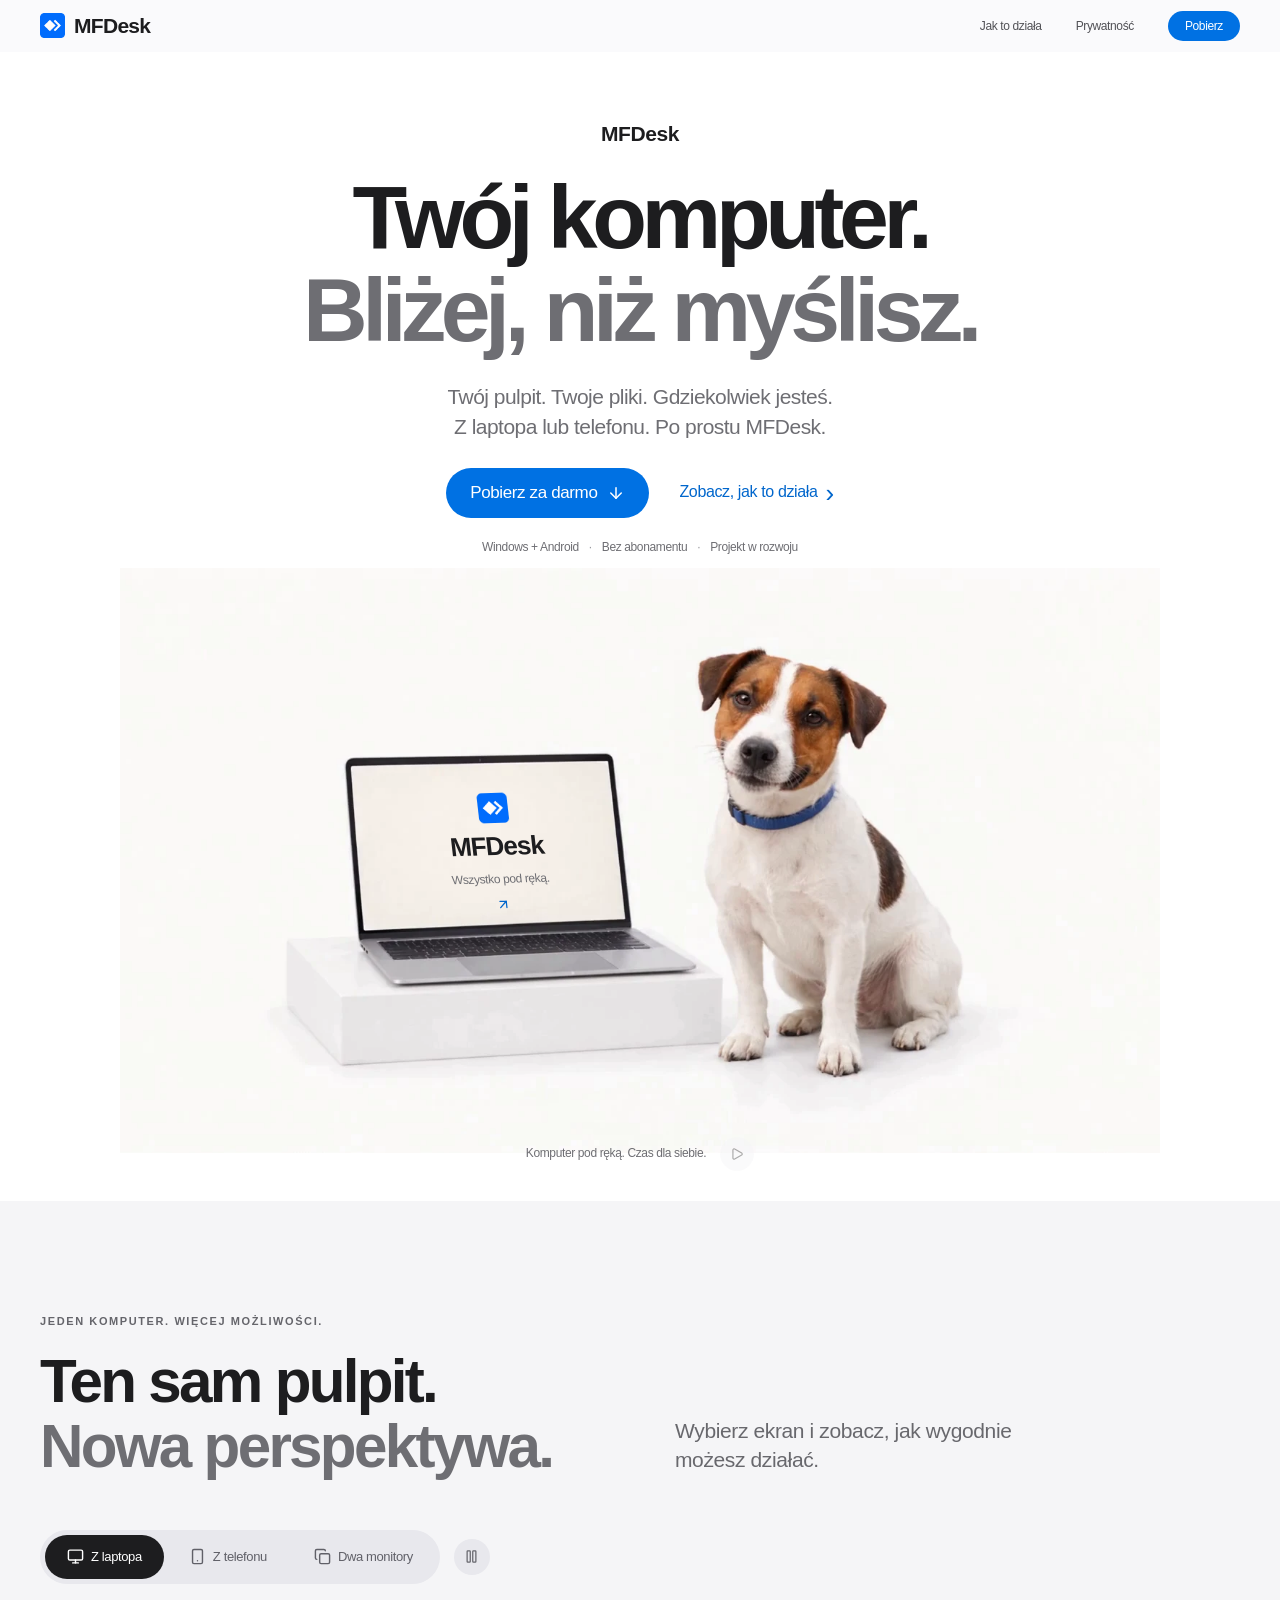
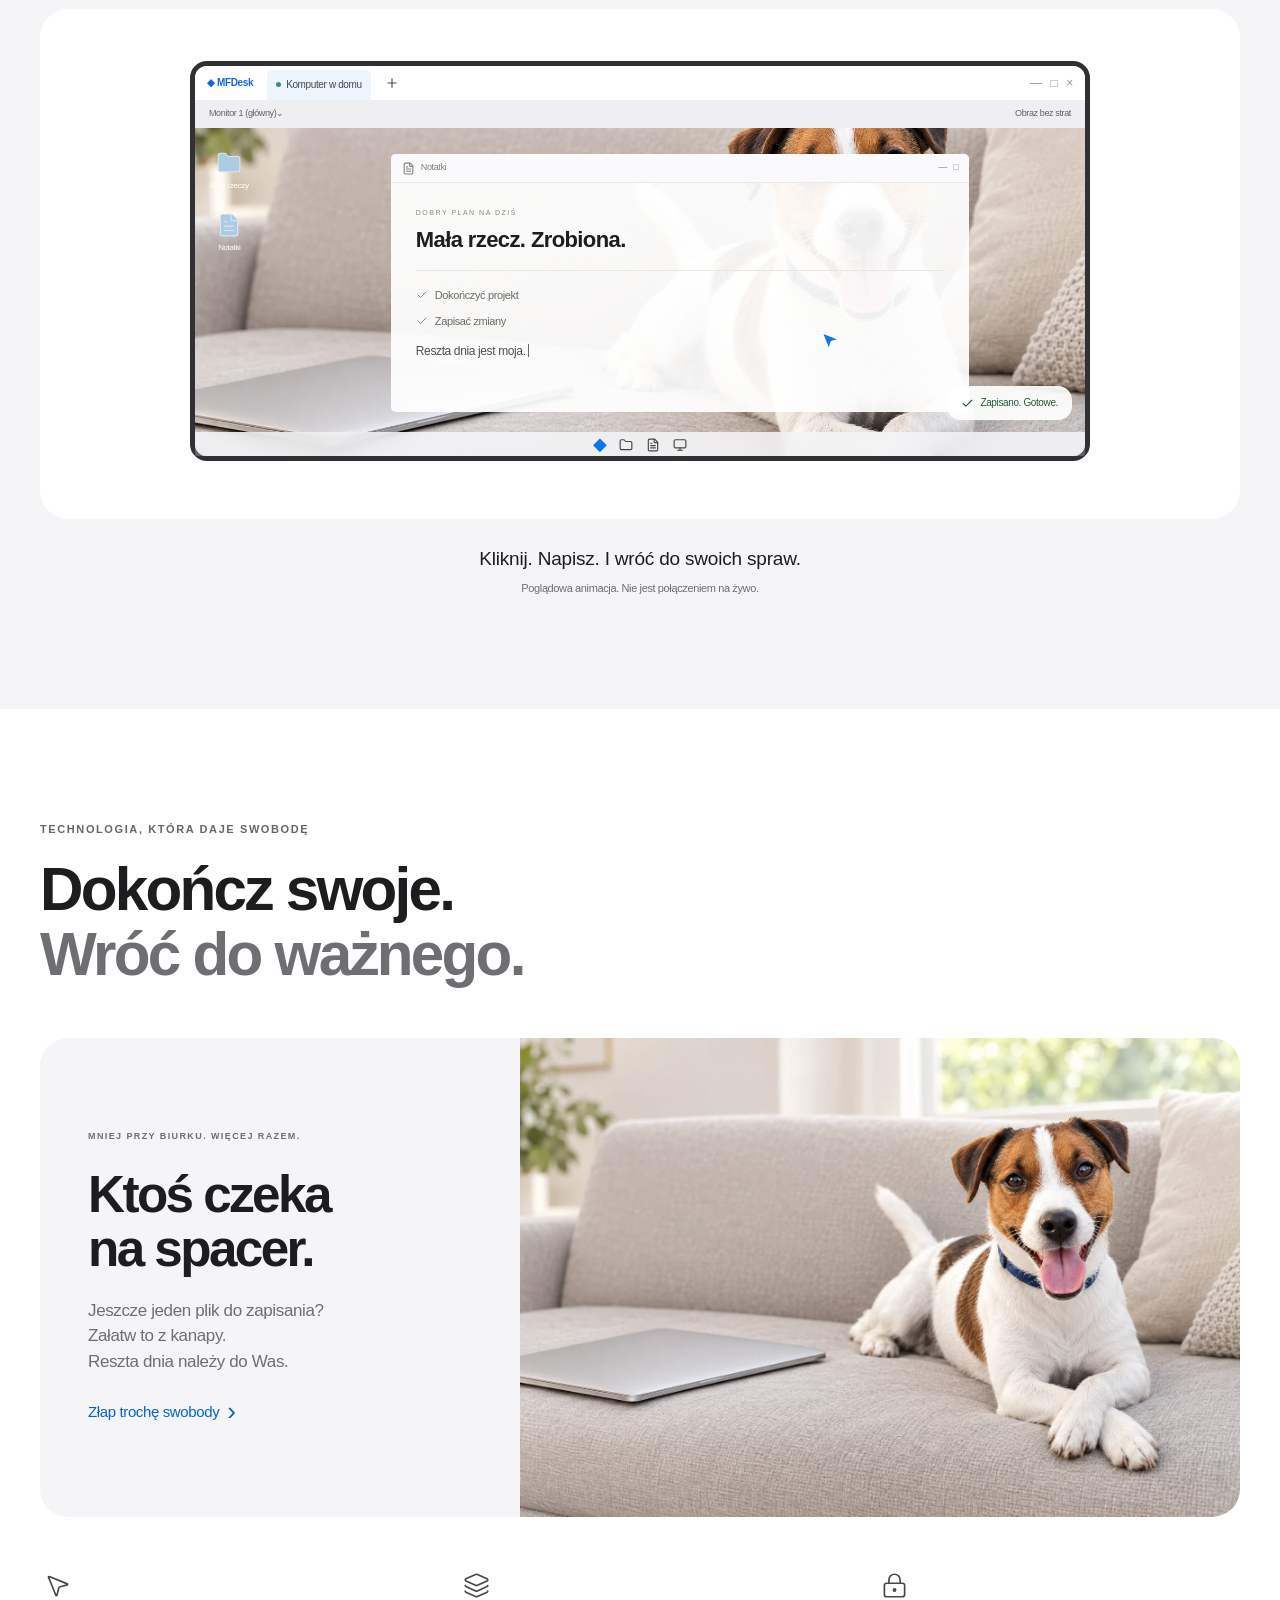
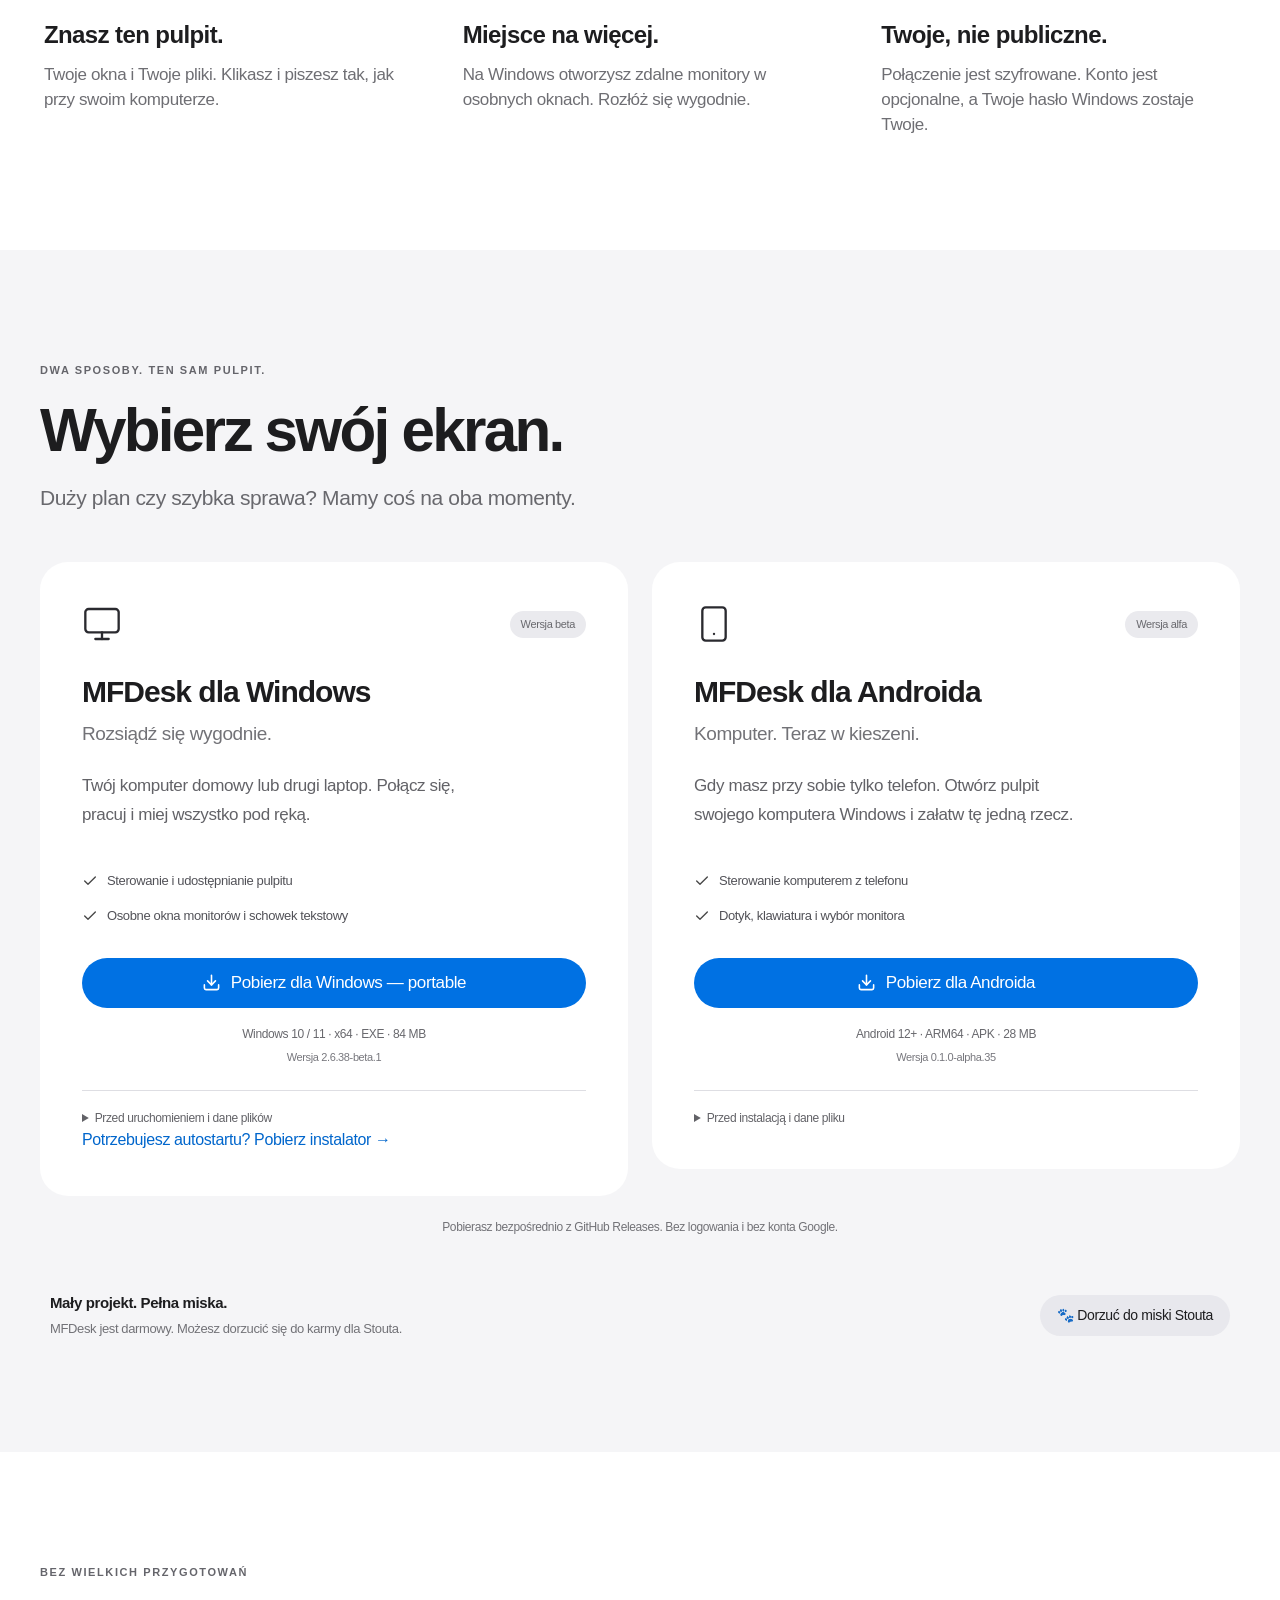
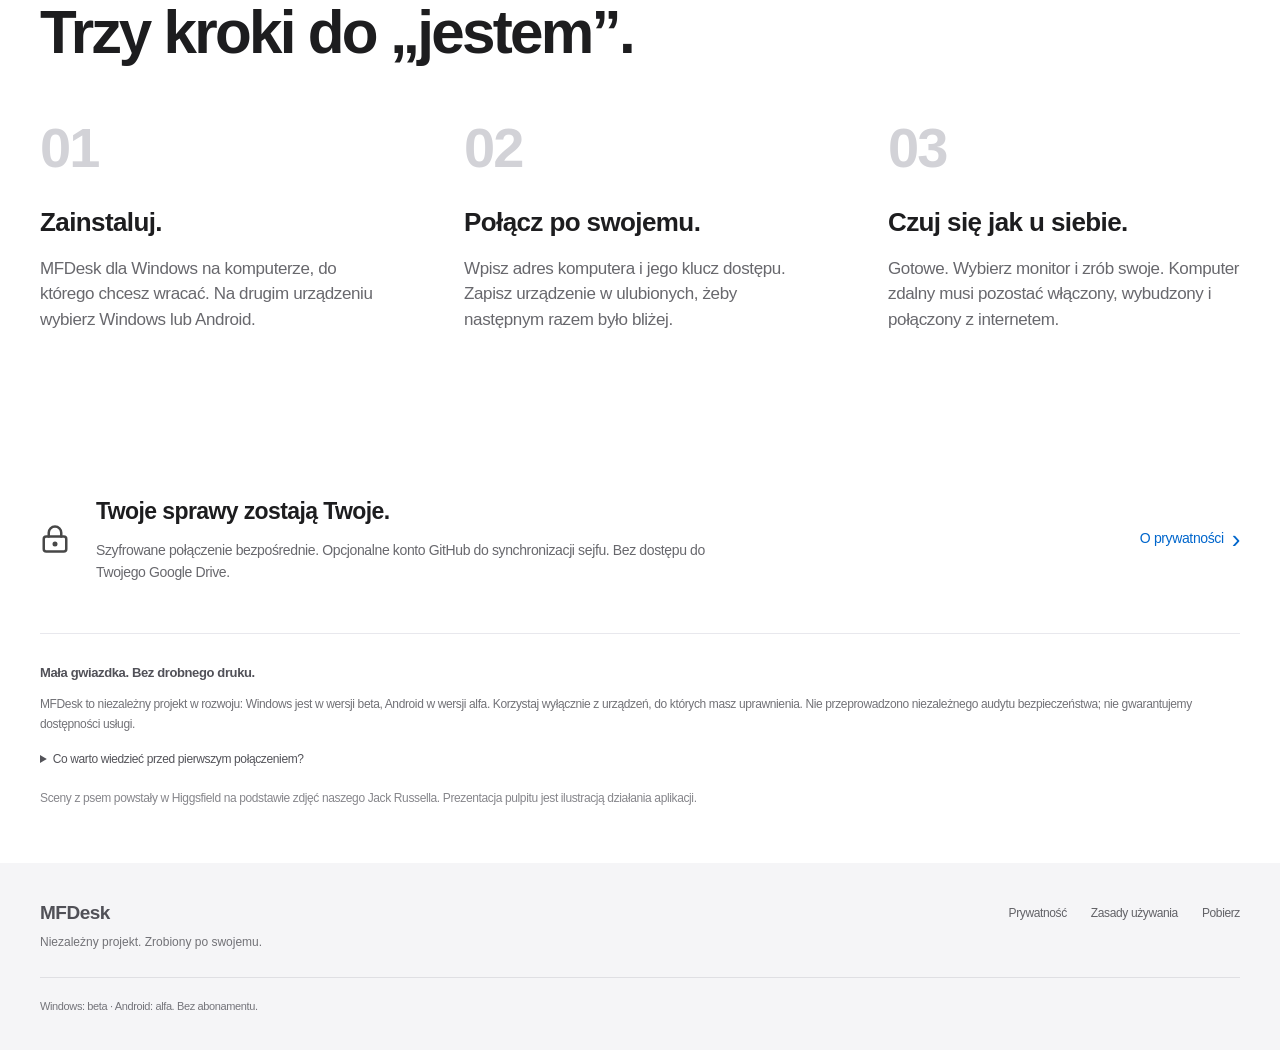
==== index.html @ a1bf1886 "Publish tested Android alpha.35 incognito download" ====
<!DOCTYPE html><html lang="pl"><head><meta charSet="utf-8"/><meta name="viewport" content="width=device-width, initial-scale=1"/><link rel="stylesheet" href="/_next/static/css/index.p6WvNbWk.css" data-rsc-css-href="/_next/static/css/index.p6WvNbWk.css" data-precedence="vite-rsc/importer-resources"/><link rel="modulepreload" fetchPriority="low" href="/_next/static/chunks/index-CNGZxfrT.js"/><script src="/_next/static/chunks/rolldown-runtime-C60lm6uB.js" type="module" async=""></script><script src="/_next/static/chunks/framework-D_rUT4EX.js" type="module" async=""></script><link rel="modulepreload" href="/_next/static/chunks/layout-segment-context-EGFDVGFW.js" crossorigin=""/><link rel="modulepreload" href="/_next/static/chunks/brand-logo-CJ5cJ9ZG.js" crossorigin=""/><link rel="modulepreload" href="/_next/static/chunks/dialog-C5rsB-VZ.js" crossorigin=""/><link rel="modulepreload" href="/_next/static/chunks/createLucideIcon-D7hhdOL8.js" crossorigin=""/><link rel="modulepreload" href="/_next/static/chunks/Icon-DfgLFBrD.js" crossorigin=""/><link rel="modulepreload" href="/_next/static/chunks/dog-hero--QumgRUo.js" crossorigin=""/><link rel="modulepreload" href="/_next/static/chunks/play-Lr0Ti33E.js" crossorigin=""/><link rel="modulepreload" href="/_next/static/chunks/remote-demo-O3eKciAt.js" crossorigin=""/><link rel="modulepreload" href="/_next/static/chunks/support-link-DW5IGiYo.js" crossorigin=""/><title>MFDesk — prywatny pulpit zdalny</title><meta name="description" content="Twój komputer. Bliżej, niż myślisz. MFDesk dla Windows i Androida — zdalny pulpit, wiele monitorów i swoboda bez abonamentu."/><meta property="og:title" content="MFDesk — prywatny pulpit zdalny"/><meta property="og:description" content="Twój komputer. Bliżej, niż myślisz."/><meta property="og:url" content="https://mfdesk.github.io"/><meta property="og:type" content="website"/><meta property="og:locale" content="pl_PL"/><meta property="og:image" content="https://mfdesk.github.io/og.png"/><meta property="og:image:width" content="1200"/><meta property="og:image:height" content="630"/><meta property="og:image:alt" content="MFDesk — Jack Russell obok laptopa. Twój komputer. Bliżej, niż myślisz."/><meta name="twitter:card" content="summary_large_image"/><meta name="twitter:title" content="MFDesk — prywatny pulpit zdalny"/><meta name="twitter:description" content="Twoje komputery. Pod ręką."/><meta name="twitter:image" content="https://mfdesk.github.io/og.png"/><link rel="icon" href="/mfdesk.png"/><script>Object.assign(((self[Symbol.for("vinext.navigationRuntime")]??={bootstrap:{routeManifest:null},functions:{}}).bootstrap.rsc??={rsc:[]}),{params:{},nav:{"pathname":"/","searchParams":[]}})</script><link rel="modulepreload" href="/_next/static/chunks/index-CNGZxfrT.js" />
</head><body><a class="skip" href="#content">Przejdź do treści</a><header class="site-header"><div class="header-inner wrap"><a class="brand" href="/"><img src="/mfdesk.png" width="43" height="43" alt=""/>MFDesk</a><nav aria-label="Menu główne"><a href="/#pokaz">Jak to działa</a><a href="/privacy/">Prywatność</a><a class="nav-download" href="/#pobierz">Pobierz</a></nav></div></header><main id="content"><section class="hero wrap"><p class="eyebrow">MFDesk</p><h1>Twój komputer.<br/><span>Bliżej, niż myślisz.</span></h1><p class="lead">Twój pulpit. Twoje pliki. Gdziekolwiek jesteś.<br class="desktop-break"/> Z laptopa lub telefonu. Po prostu MFDesk.</p><div class="hero-actions"><a class="primary-link" href="#pobierz">Pobierz za darmo <svg xmlns="http://www.w3.org/2000/svg" width="18" height="18" viewBox="0 0 24 24" fill="none" stroke="currentColor" stroke-width="2" stroke-linecap="round" stroke-linejoin="round" class="lucide lucide-arrow-down" aria-hidden="true"><path d="M12 5v14"></path><path d="m19 12-7 7-7-7"></path></svg></a><a class="text-link" href="#pokaz">Zobacz, jak to działa <span aria-hidden="true">›</span></a></div><p class="hero-meta">Windows + Android <span>·</span> Bez abonamentu <span>·</span> Projekt w rozwoju</p><div class="dog-hero" data-playing="false" data-ready="false"><div class="dog-hero-media"><img src="/mfdesk-dog-loop-poster.webp" alt="Jack Russell terrier w niebieskiej obroży siedzi obok srebrnego laptopa" width="1440" height="810" fetchPriority="high"/><video poster="/mfdesk-dog-loop-poster.webp" muted="" loop="" playsInline="" preload="none" aria-hidden="true"></video><a class="hero-screen" href="#pokaz" aria-label="Poznaj działanie MFDesk"><img src="/mfdesk.png" alt="" width="28" height="28"/><strong>MFDesk</strong><span>Wszystko pod ręką.</span><svg xmlns="http://www.w3.org/2000/svg" width="24" height="24" viewBox="0 0 24 24" fill="none" stroke="currentColor" stroke-width="2" stroke-linecap="round" stroke-linejoin="round" class="lucide lucide-arrow-up-right" aria-hidden="true"><path d="M7 7h10v10"></path><path d="M7 17 17 7"></path></svg></a></div><div class="dog-hero-footer"><span>Komputer pod ręką. Czas dla siebie.</span><button type="button" class="dog-motion-button" disabled="" aria-label="Zatrzymaj animację psa" title="Ograniczenie ruchu jest włączone"><svg xmlns="http://www.w3.org/2000/svg" width="14" height="14" viewBox="0 0 24 24" fill="none" stroke="currentColor" stroke-width="2" stroke-linecap="round" stroke-linejoin="round" class="lucide lucide-play" aria-hidden="true"><path d="M5 5a2 2 0 0 1 3.008-1.728l11.997 6.998a2 2 0 0 1 .003 3.458l-12 7A2 2 0 0 1 5 19z"></path></svg></button></div></div></section><section class="showcase-section section-space" aria-labelledby="showcase-title"><div class="wrap"><div class="section-heading"><p class="eyebrow">JEDEN KOMPUTER. WIĘCEJ MOŻLIWOŚCI.</p><h2 id="showcase-title">Ten sam pulpit.<br/><span>Nowa perspektywa.</span></h2><p>Wybierz ekran i zobacz, jak wygodnie możesz działać.</p></div><div class="demo" id="pokaz" data-playing="false" data-scene="0"><div class="demo-controls"><div class="demo-tabs" role="tablist" aria-label="Sposoby korzystania z MFDesk"><button type="button" role="tab" id="demo-tab-0" aria-controls="demo-panel" aria-selected="true" tabindex="0"><svg xmlns="http://www.w3.org/2000/svg" width="17" height="17" viewBox="0 0 24 24" fill="none" stroke="currentColor" stroke-width="2" stroke-linecap="round" stroke-linejoin="round" class="lucide lucide-monitor" aria-hidden="true"><rect width="20" height="14" x="2" y="3" rx="2"></rect><line x1="8" x2="16" y1="21" y2="21"></line><line x1="12" x2="12" y1="17" y2="21"></line></svg>Z laptopa</button><button type="button" role="tab" id="demo-tab-1" aria-controls="demo-panel" aria-selected="false" tabindex="-1"><svg xmlns="http://www.w3.org/2000/svg" width="17" height="17" viewBox="0 0 24 24" fill="none" stroke="currentColor" stroke-width="2" stroke-linecap="round" stroke-linejoin="round" class="lucide lucide-smartphone" aria-hidden="true"><rect width="14" height="20" x="5" y="2" rx="2" ry="2"></rect><path d="M12 18h.01"></path></svg>Z telefonu</button><button type="button" role="tab" id="demo-tab-2" aria-controls="demo-panel" aria-selected="false" tabindex="-1"><svg xmlns="http://www.w3.org/2000/svg" width="17" height="17" viewBox="0 0 24 24" fill="none" stroke="currentColor" stroke-width="2" stroke-linecap="round" stroke-linejoin="round" class="lucide lucide-copy" aria-hidden="true"><rect width="14" height="14" x="8" y="8" rx="2" ry="2"></rect><path d="M4 16c-1.1 0-2-.9-2-2V4c0-1.1.9-2 2-2h10c1.1 0 2 .9 2 2"></path></svg>Dwa monitory</button></div><button type="button" class="motion-button" aria-label="Wstrzymaj animację" disabled="" title="Animacja wyłączona zgodnie z ustawieniem ograniczenia ruchu"><svg xmlns="http://www.w3.org/2000/svg" width="15" height="15" viewBox="0 0 24 24" fill="none" stroke="currentColor" stroke-width="2" stroke-linecap="round" stroke-linejoin="round" class="lucide lucide-play" aria-hidden="true"><path d="M5 5a2 2 0 0 1 3.008-1.728l11.997 6.998a2 2 0 0 1 .003 3.458l-12 7A2 2 0 0 1 5 19z"></path></svg></button></div><div class="demo-stage" id="demo-panel" role="tabpanel" aria-labelledby="demo-tab-0" tabindex="0"><div class="demo-composition"><div class="remote-window"><div class="remote-title"><b>◆ MFDesk</b><span class="remote-tab"><i></i> Komputer w domu</span><svg xmlns="http://www.w3.org/2000/svg" width="14" height="14" viewBox="0 0 24 24" fill="none" stroke="currentColor" stroke-width="2" stroke-linecap="round" stroke-linejoin="round" class="lucide lucide-plus" aria-hidden="true"><path d="M5 12h14"></path><path d="M12 5v14"></path></svg><span class="window-controls">—   □   ×</span></div><div class="remote-tools"><span>Monitor 1 (główny)⌄</span><span>Obraz bez strat</span></div><div class="sample-desktop" aria-hidden="true"><div class="sample-sidebar"><svg xmlns="http://www.w3.org/2000/svg" width="24" height="24" viewBox="0 0 24 24" fill="none" stroke="currentColor" stroke-width="2" stroke-linecap="round" stroke-linejoin="round" class="lucide lucide-folder" aria-hidden="true"><path d="M20 20a2 2 0 0 0 2-2V8a2 2 0 0 0-2-2h-7.9a2 2 0 0 1-1.69-.9L9.6 3.9A2 2 0 0 0 7.93 3H4a2 2 0 0 0-2 2v13a2 2 0 0 0 2 2Z"></path></svg><span>Moje rzeczy</span><svg xmlns="http://www.w3.org/2000/svg" width="24" height="24" viewBox="0 0 24 24" fill="none" stroke="currentColor" stroke-width="2" stroke-linecap="round" stroke-linejoin="round" class="lucide lucide-file-text" aria-hidden="true"><path d="M6 22a2 2 0 0 1-2-2V4a2 2 0 0 1 2-2h8a2.4 2.4 0 0 1 1.704.706l3.588 3.588A2.4 2.4 0 0 1 20 8v12a2 2 0 0 1-2 2z"></path><path d="M14 2v5a1 1 0 0 0 1 1h5"></path><path d="M10 9H8"></path><path d="M16 13H8"></path><path d="M16 17H8"></path></svg><span>Notatki</span></div><div class="sample-window"><div class="sample-window-bar"><svg xmlns="http://www.w3.org/2000/svg" width="13" height="13" viewBox="0 0 24 24" fill="none" stroke="currentColor" stroke-width="2" stroke-linecap="round" stroke-linejoin="round" class="lucide lucide-file-text" aria-hidden="true"><path d="M6 22a2 2 0 0 1-2-2V4a2 2 0 0 1 2-2h8a2.4 2.4 0 0 1 1.704.706l3.588 3.588A2.4 2.4 0 0 1 20 8v12a2 2 0 0 1-2 2z"></path><path d="M14 2v5a1 1 0 0 0 1 1h5"></path><path d="M10 9H8"></path><path d="M16 13H8"></path><path d="M16 17H8"></path></svg>Notatki<span>—   □</span></div><div class="sample-document"><span class="document-kicker">DOBRY PLAN NA DZIŚ</span><strong>Mała rzecz. Zrobiona.</strong><div class="doc-rule"></div><p class="doc-check"><svg xmlns="http://www.w3.org/2000/svg" width="24" height="24" viewBox="0 0 24 24" fill="none" stroke="currentColor" stroke-width="2" stroke-linecap="round" stroke-linejoin="round" class="lucide lucide-check" aria-hidden="true"><path d="M20 6 9 17l-5-5"></path></svg>Dokończyć projekt</p><p class="doc-check"><svg xmlns="http://www.w3.org/2000/svg" width="24" height="24" viewBox="0 0 24 24" fill="none" stroke="currentColor" stroke-width="2" stroke-linecap="round" stroke-linejoin="round" class="lucide lucide-check" aria-hidden="true"><path d="M20 6 9 17l-5-5"></path></svg>Zapisać zmiany</p><div class="typed-line"><span>Reszta dnia jest moja.</span><i></i></div></div></div><svg xmlns="http://www.w3.org/2000/svg" width="24" height="24" viewBox="0 0 24 24" fill="#0876ec" stroke="white" stroke-width="2" stroke-linecap="round" stroke-linejoin="round" class="lucide lucide-mouse-pointer2 lucide-mouse-pointer-2 demo-cursor" aria-hidden="true"><path d="M4.037 4.688a.495.495 0 0 1 .651-.651l16 6.5a.5.5 0 0 1-.063.947l-6.124 1.58a2 2 0 0 0-1.438 1.435l-1.579 6.126a.5.5 0 0 1-.947.063z"></path></svg><div class="demo-dock"><span>◆</span><svg xmlns="http://www.w3.org/2000/svg" width="24" height="24" viewBox="0 0 24 24" fill="none" stroke="currentColor" stroke-width="2" stroke-linecap="round" stroke-linejoin="round" class="lucide lucide-folder" aria-hidden="true"><path d="M20 20a2 2 0 0 0 2-2V8a2 2 0 0 0-2-2h-7.9a2 2 0 0 1-1.69-.9L9.6 3.9A2 2 0 0 0 7.93 3H4a2 2 0 0 0-2 2v13a2 2 0 0 0 2 2Z"></path></svg><svg xmlns="http://www.w3.org/2000/svg" width="24" height="24" viewBox="0 0 24 24" fill="none" stroke="currentColor" stroke-width="2" stroke-linecap="round" stroke-linejoin="round" class="lucide lucide-file-text" aria-hidden="true"><path d="M6 22a2 2 0 0 1-2-2V4a2 2 0 0 1 2-2h8a2.4 2.4 0 0 1 1.704.706l3.588 3.588A2.4 2.4 0 0 1 20 8v12a2 2 0 0 1-2 2z"></path><path d="M14 2v5a1 1 0 0 0 1 1h5"></path><path d="M10 9H8"></path><path d="M16 13H8"></path><path d="M16 17H8"></path></svg><svg xmlns="http://www.w3.org/2000/svg" width="24" height="24" viewBox="0 0 24 24" fill="none" stroke="currentColor" stroke-width="2" stroke-linecap="round" stroke-linejoin="round" class="lucide lucide-monitor" aria-hidden="true"><rect width="20" height="14" x="2" y="3" rx="2"></rect><line x1="8" x2="16" y1="21" y2="21"></line><line x1="12" x2="12" y1="17" y2="21"></line></svg></div><div class="saved-toast"><svg xmlns="http://www.w3.org/2000/svg" width="24" height="24" viewBox="0 0 24 24" fill="none" stroke="currentColor" stroke-width="2" stroke-linecap="round" stroke-linejoin="round" class="lucide lucide-check" aria-hidden="true"><path d="M20 6 9 17l-5-5"></path></svg> Zapisano. Gotowe.</div></div></div></div></div><div class="demo-caption"><p>Kliknij. Napisz. I wróć do swoich spraw.</p><span>Poglądowa animacja. Nie jest połączeniem na żywo.</span></div></div></div></section><section class="everyday section-space" aria-labelledby="everyday-title"><div class="wrap"><div class="section-heading"><p class="eyebrow">TECHNOLOGIA, KTÓRA DAJE SWOBODĘ</p><h2 id="everyday-title">Dokończ swoje.<br/><span>Wróć do ważnego.</span></h2></div><div class="lifestyle-card"><div class="lifestyle-copy"><p class="small-label">MNIEJ PRZY BIURKU. WIĘCEJ RAZEM.</p><h3>Ktoś czeka<br/>na spacer.</h3><p>Jeszcze jeden plik do zapisania?<br/>Załatw to z kanapy.<br/>Reszta dnia należy do Was.</p><a class="text-link" href="#pobierz">Złap trochę swobody <span aria-hidden="true">›</span></a></div><img src="/mfdesk-dog-home.webp" alt="Jack Russell terrier odpoczywa na jasnej kanapie obok zamkniętego laptopa" width="1600" height="1063" loading="lazy"/></div><div class="benefit-grid"><article><svg xmlns="http://www.w3.org/2000/svg" width="24" height="24" viewBox="0 0 24 24" fill="none" stroke="currentColor" stroke-width="2" stroke-linecap="round" stroke-linejoin="round" class="lucide lucide-mouse-pointer2 lucide-mouse-pointer-2" aria-hidden="true"><path d="M4.037 4.688a.495.495 0 0 1 .651-.651l16 6.5a.5.5 0 0 1-.063.947l-6.124 1.58a2 2 0 0 0-1.438 1.435l-1.579 6.126a.5.5 0 0 1-.947.063z"></path></svg><h3>Znasz ten pulpit.</h3><p>Twoje okna i Twoje pliki. Klikasz i piszesz tak, jak przy swoim komputerze.</p></article><article><svg xmlns="http://www.w3.org/2000/svg" width="24" height="24" viewBox="0 0 24 24" fill="none" stroke="currentColor" stroke-width="2" stroke-linecap="round" stroke-linejoin="round" class="lucide lucide-layers" aria-hidden="true"><path d="M12.83 2.18a2 2 0 0 0-1.66 0L2.6 6.08a1 1 0 0 0 0 1.83l8.58 3.91a2 2 0 0 0 1.66 0l8.58-3.9a1 1 0 0 0 0-1.83z"></path><path d="M2 12a1 1 0 0 0 .58.91l8.6 3.91a2 2 0 0 0 1.65 0l8.58-3.9A1 1 0 0 0 22 12"></path><path d="M2 17a1 1 0 0 0 .58.91l8.6 3.91a2 2 0 0 0 1.65 0l8.58-3.9A1 1 0 0 0 22 17"></path></svg><h3>Miejsce na więcej.</h3><p>Na Windows otworzysz zdalne monitory w osobnych oknach. Rozłóż się wygodnie.</p></article><article><svg xmlns="http://www.w3.org/2000/svg" width="24" height="24" viewBox="0 0 24 24" fill="none" stroke="currentColor" stroke-width="2" stroke-linecap="round" stroke-linejoin="round" class="lucide lucide-lock-keyhole" aria-hidden="true"><circle cx="12" cy="16" r="1"></circle><rect x="3" y="10" width="18" height="12" rx="2"></rect><path d="M7 10V7a5 5 0 0 1 10 0v3"></path></svg><h3>Twoje, nie publiczne.</h3><p>Połączenie jest szyfrowane. Konto jest opcjonalne, a Twoje hasło Windows zostaje Twoje.</p></article></div></div></section><section id="pobierz" class="download-section section-space" aria-labelledby="download-title"><div class="wrap"><div class="section-heading"><p class="eyebrow">DWA SPOSOBY. TEN SAM PULPIT.</p><h2 id="download-title">Wybierz swój ekran.</h2><p>Duży plan czy szybka sprawa? Mamy coś na oba momenty.</p></div><div class="download-grid"><article id="windows" class="download-card" aria-labelledby="windows-title"><div class="platform-top"><svg xmlns="http://www.w3.org/2000/svg" width="24" height="24" viewBox="0 0 24 24" fill="none" stroke="currentColor" stroke-width="2" stroke-linecap="round" stroke-linejoin="round" class="lucide lucide-monitor platform-icon" aria-hidden="true"><rect width="20" height="14" x="2" y="3" rx="2"></rect><line x1="8" x2="16" y1="21" y2="21"></line><line x1="12" x2="12" y1="17" y2="21"></line></svg><span class="release-badge">Wersja beta</span></div><h3 id="windows-title">MFDesk dla Windows</h3><p class="platform-tagline">Rozsiądź się wygodnie.</p><p class="platform-description">Twój komputer domowy lub drugi laptop. Połącz się, pracuj i miej wszystko pod ręką.</p><ul class="platform-features"><li><svg xmlns="http://www.w3.org/2000/svg" width="24" height="24" viewBox="0 0 24 24" fill="none" stroke="currentColor" stroke-width="2" stroke-linecap="round" stroke-linejoin="round" class="lucide lucide-check" aria-hidden="true"><path d="M20 6 9 17l-5-5"></path></svg>Sterowanie i udostępnianie pulpitu</li><li><svg xmlns="http://www.w3.org/2000/svg" width="24" height="24" viewBox="0 0 24 24" fill="none" stroke="currentColor" stroke-width="2" stroke-linecap="round" stroke-linejoin="round" class="lucide lucide-check" aria-hidden="true"><path d="M20 6 9 17l-5-5"></path></svg>Osobne okna monitorów i schowek tekstowy</li></ul><a class="primary-link download-button" href="https://github.com/mfdesk/mfdesk.github.io/releases/download/v2.6.38-beta.1/MFDesk-Portable-2.6.38-beta.1.exe" aria-describedby="windows-meta"><svg xmlns="http://www.w3.org/2000/svg" width="19" height="19" viewBox="0 0 24 24" fill="none" stroke="currentColor" stroke-width="2" stroke-linecap="round" stroke-linejoin="round" class="lucide lucide-download" aria-hidden="true"><path d="M12 15V3"></path><path d="M21 15v4a2 2 0 0 1-2 2H5a2 2 0 0 1-2-2v-4"></path><path d="m7 10 5 5 5-5"></path></svg>Pobierz dla Windows — portable</a><p class="platform-meta" id="windows-meta">Windows 10 / 11 · x64 · EXE · <!-- -->84<!-- --> MB</p><p class="release-version">Wersja <!-- -->2.6.38-beta.1</p><details class="download-integrity"><summary>Przed uruchomieniem i dane plików</summary><p>Portable działa bez instalacji i nie dodaje usługi ani autostartu. Dane zapisuje na tym koncie Windows w folderze MFDesk-Portable. Udostępnianie wymaga uruchomionej aplikacji i zalogowanej sesji Windows. Dostęp po restarcie lub wylogowaniu wymaga instalacji. Portable i wersja instalowana mają osobne profile.</p><p>Pliki nie mają jeszcze podpisu wydawcy — Windows może je zablokować. Portable nie omija Smart App Control. Nie wyłączaj ochrony systemu, aby uruchomić aplikację.</p><p>MFDesk-Portable-2.6.38-beta.1.exe</p><p>SHA-256: F9176C4F3E882B85D83689C2DD0C5BBF7590FC881590A47AF53795EFD17DC9C4</p><p>Instalator (osobna opcja):</p><p>MFDesk-Setup-2.6.38-beta.1.exe</p><p>SHA-256: E019881BE485D02040359ABC83F0AD8E2AA6CB60697CF99865D1E6B749C68A99</p></details><p id="windows-installer"><a class="text-link" href="https://github.com/mfdesk/mfdesk.github.io/releases/download/v2.6.38-beta.1/MFDesk-Setup-2.6.38-beta.1.exe">Potrzebujesz autostartu? Pobierz instalator →</a></p></article><article id="android" class="download-card" aria-labelledby="android-title"><div class="platform-top"><svg xmlns="http://www.w3.org/2000/svg" width="24" height="24" viewBox="0 0 24 24" fill="none" stroke="currentColor" stroke-width="2" stroke-linecap="round" stroke-linejoin="round" class="lucide lucide-smartphone platform-icon" aria-hidden="true"><rect width="14" height="20" x="5" y="2" rx="2" ry="2"></rect><path d="M12 18h.01"></path></svg><span class="release-badge">Wersja alfa</span></div><h3 id="android-title">MFDesk dla Androida</h3><p class="platform-tagline">Komputer. Teraz w kieszeni.</p><p class="platform-description">Gdy masz przy sobie tylko telefon. Otwórz pulpit swojego komputera Windows i załatw tę jedną rzecz.</p><ul class="platform-features"><li><svg xmlns="http://www.w3.org/2000/svg" width="24" height="24" viewBox="0 0 24 24" fill="none" stroke="currentColor" stroke-width="2" stroke-linecap="round" stroke-linejoin="round" class="lucide lucide-check" aria-hidden="true"><path d="M20 6 9 17l-5-5"></path></svg>Sterowanie komputerem z telefonu</li><li><svg xmlns="http://www.w3.org/2000/svg" width="24" height="24" viewBox="0 0 24 24" fill="none" stroke="currentColor" stroke-width="2" stroke-linecap="round" stroke-linejoin="round" class="lucide lucide-check" aria-hidden="true"><path d="M20 6 9 17l-5-5"></path></svg>Dotyk, klawiatura i wybór monitora</li></ul><a class="primary-link download-button" href="https://github.com/mfdesk/mfdesk.github.io/releases/download/android-v0.1.0-alpha.35/MFDesk-Android-0.1.0-alpha.35-arm64.apk" aria-describedby="android-meta"><svg xmlns="http://www.w3.org/2000/svg" width="19" height="19" viewBox="0 0 24 24" fill="none" stroke="currentColor" stroke-width="2" stroke-linecap="round" stroke-linejoin="round" class="lucide lucide-download" aria-hidden="true"><path d="M12 15V3"></path><path d="M21 15v4a2 2 0 0 1-2 2H5a2 2 0 0 1-2-2v-4"></path><path d="m7 10 5 5 5-5"></path></svg>Pobierz dla Androida</a><p class="platform-meta" id="android-meta">Android 12+ · ARM64 · APK · <!-- -->28<!-- --> MB</p><p class="release-version">Wersja <!-- -->0.1.0-alpha.35</p><details class="download-integrity"><summary>Przed instalacją i dane pliku</summary><p>APK instalujesz poza Google Play. Android poprosi o zgodę na instalację z wybranego źródła. To wczesna wersja do sterowania Windows — nie udostępnia ekranu telefonu.</p><p>MFDesk-Android-0.1.0-alpha.35-arm64.apk</p><p>SHA-256: <code>C2519F83E151A398F26A6DCB4B796941F869F9816EB4FDC76A5370CECDB48FF3</code></p><a href="https://github.com/mfdesk/mfdesk.github.io/releases/tag/android-v0.1.0-alpha.35" target="_blank" rel="noopener noreferrer">Informacje o wydaniu <svg xmlns="http://www.w3.org/2000/svg" width="14" height="14" viewBox="0 0 24 24" fill="none" stroke="currentColor" stroke-width="2" stroke-linecap="round" stroke-linejoin="round" class="lucide lucide-arrow-up-right" aria-hidden="true"><path d="M7 7h10v10"></path><path d="M7 17 17 7"></path></svg></a></details></article></div><p class="download-note">Pobierasz bezpośrednio z GitHub Releases. Bez logowania i bez konta Google.</p><div class="support-strip"><p>Mały projekt. Pełna miska.<span>MFDesk jest darmowy. Możesz dorzucić się do karmy dla Stouta.</span></p><div class="support-row"><button type="button" tabindex="0" data-base-ui-click-trigger="" id="base-ui-_R_3t4bi_" aria-haspopup="dialog" aria-expanded="false" data-slot="dialog-trigger" class="support-link">🐾 Dorzuć do miski Stouta</button></div></div></div></section><section class="start-section section-space" aria-labelledby="start-title"><div class="wrap"><div class="section-heading"><p class="eyebrow">BEZ WIELKICH PRZYGOTOWAŃ</p><h2 id="start-title">Trzy kroki do „jestem”.</h2></div><ol class="steps"><li><span class="step-number">01</span><h3>Zainstaluj.</h3><p>MFDesk dla Windows na komputerze, do którego chcesz wracać. Na drugim urządzeniu wybierz Windows lub Android.</p></li><li><span class="step-number">02</span><h3>Połącz po swojemu.</h3><p>Wpisz adres komputera i jego klucz dostępu. Zapisz urządzenie w ulubionych, żeby następnym razem było bliżej.</p></li><li><span class="step-number">03</span><h3>Czuj się jak u siebie.</h3><p>Gotowe. Wybierz monitor i zrób swoje. Komputer zdalny musi pozostać włączony, wybudzony i połączony z internetem.</p></li></ol></div></section><section class="privacy-band wrap" aria-labelledby="privacy-title"><svg xmlns="http://www.w3.org/2000/svg" width="30" height="30" viewBox="0 0 24 24" fill="none" stroke="currentColor" stroke-width="2" stroke-linecap="round" stroke-linejoin="round" class="lucide lucide-lock-keyhole" aria-hidden="true"><circle cx="12" cy="16" r="1"></circle><rect x="3" y="10" width="18" height="12" rx="2"></rect><path d="M7 10V7a5 5 0 0 1 10 0v3"></path></svg><div><h2 id="privacy-title">Twoje sprawy zostają Twoje.</h2><p>Szyfrowane połączenie bezpośrednie. Opcjonalne konto GitHub do synchronizacji sejfu. Bez dostępu do Twojego Google Drive.</p></div><a class="text-link" href="/privacy/">O prywatności <span aria-hidden="true">›</span></a></section><aside class="honest-notes wrap"><h2>Mała gwiazdka. Bez drobnego druku.</h2><p>MFDesk to niezależny projekt w rozwoju: Windows jest w wersji beta, Android w wersji alfa. Korzystaj wyłącznie z urządzeń, do których masz uprawnienia. Nie przeprowadzono niezależnego audytu bezpieczeństwa; nie gwarantujemy dostępności usługi.</p><details><summary>Co warto wiedzieć przed pierwszym połączeniem?</summary><ul><li>Zaktualizuj oba urządzenia: własna sygnalizacja wymaga Windows 2.6.16 lub nowszego i Androida alfa 11 lub nowszego. Pośrednik TURN wymaga zalogowanego, zatwierdzonego konta; niektóre sieci i limity usług nadal mogą uniemożliwić połączenie.</li><li>Ekran logowania Windows, UAC i powrót po restarcie to funkcje testowe. Uśpionego komputera MFDesk nie wybudza przez internet.</li><li>Konto GitHub wymaga zatwierdzenia rejestracji. Zaszyfrowany sejf przechowujemy w Cloudflare D1 (UE), bez Google Drive i Apps Script.</li><li>Android odczytuje istniejący sejf. Nie obsługuje przesyłania plików ani historii schowka Win+V.</li></ul></details><p class="image-credit">Sceny z psem powstały w Higgsfield na podstawie zdjęć naszego Jack Russella. Prezentacja pulpitu jest ilustracją działania aplikacji.</p></aside></main><footer><div class="footer-inner wrap"><div class="footer-brand">MFDesk<span>Niezależny projekt. Zrobiony po swojemu.</span></div><div class="footer-links"><a href="/privacy/">Prywatność</a><a href="/terms/">Zasady używania</a><a href="/#pobierz">Pobierz</a></div><p>Windows: beta · Android: alfa. Bez abonamentu.</p></div></footer><script type="module" src="/_next/static/chunks/index-CNGZxfrT.js" id="_R_" async=""></script><script>((self[Symbol.for("vinext.navigationRuntime")]??={bootstrap:{routeManifest:null},functions:{}}).bootstrap.rsc??={rsc:[]}).rsc.push("0:{\"page:/\":\"$L1\",\"layout:/\":\"$L2\",\"route:/\":\"$L3\",\"__route\":\"route:/\",\"__interceptionContext\":null,\"__layoutIds\":[\"layout:/\"],\"__rootLayout\":\"/\",\"__bfcacheSegmentIdentities\":{\"layout:/\":\"[\\\"layout\\\",\\\"layout:/\\\",\\\"root-boundary:/\\\",\\\"\\\"]\",\"page:/\":\"[\\\"page\\\",\\\"page:/\\\",\\\"root-boundary:/\\\",\\\"\\\"]\"},\"__srcPage\":[\"page\"],\"__layoutFlags\":{\"layout:/\":\"s\"},\"__artifactCompatibility\":{\"schemaVersion\":1,\"graphVersion\":\"app-route-graph:1177fd80f83fa7b0\",\"deploymentVersion\":\"4b482a97-71c3-4eae-9f3c-3f9a67c90bca\",\"appElementsSchemaVersion\":1,\"rscPayloadSchemaVersion\":1,\"rootBoundaryId\":\"/\",\"renderEpoch\":null}}\n")</script><script>((self[Symbol.for("vinext.navigationRuntime")]??={bootstrap:{routeManifest:null},functions:{}}).bootstrap.rsc??={rsc:[]}).rsc.push("4:I[\"f672c007af10\",[],\"BrandLogo\",1]\n")</script><script>((self[Symbol.for("vinext.navigationRuntime")]??={bootstrap:{routeManifest:null},functions:{}}).bootstrap.rsc??={rsc:[]}).rsc.push("5:I[\"cbf257e34144\",[],\"Children\",1]\n")</script><script>((self[Symbol.for("vinext.navigationRuntime")]??={bootstrap:{routeManifest:null},functions:{}}).bootstrap.rsc??={rsc:[]}).rsc.push("6:I[\"a3c9f3c4d13c\",[],\"GlobalErrorBoundary\",1]\n")</script><script>((self[Symbol.for("vinext.navigationRuntime")]??={bootstrap:{routeManifest:null},functions:{}}).bootstrap.rsc??={rsc:[]}).rsc.push("7:I[\"fb3231adb96d\",[],\"default\",1]\n")</script><script>((self[Symbol.for("vinext.navigationRuntime")]??={bootstrap:{routeManifest:null},functions:{}}).bootstrap.rsc??={rsc:[]}).rsc.push("8:I[\"a3c9f3c4d13c\",[],\"ErrorBoundary\",1]\n")</script><script>((self[Symbol.for("vinext.navigationRuntime")]??={bootstrap:{routeManifest:null},functions:{}}).bootstrap.rsc??={rsc:[]}).rsc.push("9:I[\"caf66367e8dd\",[],\"LayoutSegmentProvider\",1]\n")</script><script>((self[Symbol.for("vinext.navigationRuntime")]??={bootstrap:{routeManifest:null},functions:{}}).bootstrap.rsc??={rsc:[]}).rsc.push("a:I[\"cbf257e34144\",[],\"Slot\",1]\n")</script><script>((self[Symbol.for("vinext.navigationRuntime")]??={bootstrap:{routeManifest:null},functions:{}}).bootstrap.rsc??={rsc:[]}).rsc.push("b:I[\"a3c9f3c4d13c\",[],\"NotFoundBoundary\",1]\n")</script><script>((self[Symbol.for("vinext.navigationRuntime")]??={bootstrap:{routeManifest:null},functions:{}}).bootstrap.rsc??={rsc:[]}).rsc.push("c:I[\"3a29bbfba6d5\",[],\"AppRouterScrollTarget\",1]\n")</script><script>((self[Symbol.for("vinext.navigationRuntime")]??={bootstrap:{routeManifest:null},functions:{}}).bootstrap.rsc??={rsc:[]}).rsc.push("d:I[\"a3c9f3c4d13c\",[],\"RedirectBoundary\",1]\n")</script><script>((self[Symbol.for("vinext.navigationRuntime")]??={bootstrap:{routeManifest:null},functions:{}}).bootstrap.rsc??={rsc:[]}).rsc.push(":HL[\"/_next/static/css/index.p6WvNbWk.css\",\"style\"     ]\n")</script><script>((self[Symbol.for("vinext.navigationRuntime")]??={bootstrap:{routeManifest:null},functions:{}}).bootstrap.rsc??={rsc:[]}).rsc.push("2:[[[\"$\",\"link\",\"css:/_next/static/css/index.p6WvNbWk.css\",{\"rel\":\"stylesheet\",\"precedence\":\"vite-rsc/importer-resources\",\"href\":\"/_next/static/css/index.p6WvNbWk.css\",\"data-rsc-css-href\":\"/_next/static/css/index.p6WvNbWk.css\"}],\"$undefined\"],[\"$\",\"html\",null,{\"lang\":\"pl\",\"children\":[\"$\",\"body\",null,{\"children\":[[\"$\",\"a\",null,{\"className\":\"skip\",\"href\":\"#content\",\"children\":\"Przejdź do treści\"}],[\"$\",\"header\",null,{\"className\":\"site-header\",\"children\":[\"$\",\"div\",null,{\"className\":\"header-inner wrap\",\"children\":[[\"$\",\"$L4\",null,{}],[\"$\",\"nav\",null,{\"aria-label\":\"Menu główne\",\"children\":[[\"$\",\"a\",null,{\"href\":\"/#pokaz\",\"children\":\"Jak to działa\"}],[\"$\",\"a\",null,{\"href\":\"/privacy/\",\"children\":\"Prywatność\"}],[\"$\",\"a\",null,{\"className\":\"nav-download\",\"href\":\"/#pobierz\",\"children\":\"Pobierz\"}]]}]]}]}],[\"$\",\"$L5\",null,{}],[\"$\",\"footer\",null,{\"children\":[\"$\",\"div\",null,{\"className\":\"footer-inner wrap\",\"children\":[[\"$\",\"div\",null,{\"className\":\"footer-brand\",\"children\":[\"MFDesk\",[\"$\",\"span\",null,{\"children\":\"Niezależny projekt. Zrobiony po swojemu.\"}]]}],[\"$\",\"div\",null,{\"className\":\"footer-links\",\"children\":[[\"$\",\"a\",null,{\"href\":\"/privacy/\",\"children\":\"Prywatność\"}],[\"$\",\"a\",null,{\"href\":\"/terms/\",\"children\":\"Zasady używania\"}],[\"$\",\"a\",null,{\"href\":\"/#pobierz\",\"children\":\"Pobierz\"}]]}],[\"$\",\"p\",null,{\"children\":\"Windows: beta · Android: alfa. Bez abonamentu.\"}]]}]}]]}]}]]\n")</script><script>((self[Symbol.for("vinext.navigationRuntime")]??={bootstrap:{routeManifest:null},functions:{}}).bootstrap.rsc??={rsc:[]}).rsc.push("3:[[[\"$\",\"meta\",null,{\"charSet\":\"utf-8\"}],[[\"$\",\"title\",\"0\",{\"children\":\"MFDesk — prywatny pulpit zdalny\"}],[\"$\",\"meta\",\"1\",{\"name\":\"description\",\"content\":\"Twój komputer. Bliżej, niż myślisz. MFDesk dla Windows i Androida — zdalny pulpit, wiele monitorów i swoboda bez abonamentu.\"}],[\"$\",\"meta\",\"2\",{\"property\":\"og:title\",\"content\":\"MFDesk — prywatny pulpit zdalny\"}],[\"$\",\"meta\",\"3\",{\"property\":\"og:description\",\"content\":\"Twój komputer. Bliżej, niż myślisz.\"}],[\"$\",\"meta\",\"4\",{\"property\":\"og:url\",\"content\":\"https://mfdesk.github.io\"}],[\"$\",\"meta\",\"5\",{\"property\":\"og:type\",\"content\":\"website\"}],[\"$\",\"meta\",\"6\",{\"property\":\"og:locale\",\"content\":\"pl_PL\"}],[\"$\",\"meta\",\"7\",{\"property\":\"og:image\",\"content\":\"https://mfdesk.github.io/og.png\"}],[\"$\",\"meta\",\"8\",{\"property\":\"og:image:width\",\"content\":\"1200\"}],[\"$\",\"meta\",\"9\",{\"property\":\"og:image:height\",\"content\":\"630\"}],[\"$\",\"meta\",\"10\",{\"property\":\"og:image:alt\",\"content\":\"MFDesk — Jack Russell obok laptopa. Twój komputer. Bliżej, niż myślisz.\"}],[\"$\",\"meta\",\"11\",{\"name\":\"twitter:card\",\"content\":\"summary_large_image\"}],[\"$\",\"meta\",\"12\",{\"name\":\"twitter:title\",\"content\":\"MFDesk — prywatny pulpit zdalny\"}],[\"$\",\"meta\",\"13\",{\"name\":\"twitter:description\",\"content\":\"Twoje komputery. Pod ręką.\"}],[\"$\",\"meta\",\"14\",{\"name\":\"twitter:image\",\"content\":\"https://mfdesk.github.io/og.png\"}],[\"$\",\"link\",\"15\",{\"data-vinext-streamed-icon\":\"$undefined\",\"rel\":\"icon\",\"href\":\"/mfdesk.png\",\"type\":\"$undefined\",\"sizes\":\"$undefined\",\"color\":\"$undefined\",\"media\":\"$undefined\",\"fetchPriority\":\"$undefined\"}]],[[\"$\",\"meta\",\"0\",{\"name\":\"viewport\",\"content\":\"width=device-width, initial-scale=1\"}]]],[\"$\",\"$L6\",null,{\"fallback\":\"$7\",\"children\":[\"$\",\"$L8\",null,{\"fallback\":\"$7\",\"children\":[\"$\",\"$L9\",null,{\"providerId\":\"layout:/\",\"segmentMap\":{\"children\":[]},\"children\":[\"$\",\"$La\",null,{\"id\":\"layout:/\",\"parallelSlots\":\"$undefined\",\"children\":[\"$\",\"$Lb\",null,{\"resetKey\":\"\",\"fallback\":[[\"$\",\"title\",null,{\"children\":\"404: This page could not be found.\"}],[\"$\",\"div\",null,{\"style\":{\"fontFamily\":\"system-ui,\\\"Segoe UI\\\",Roboto,Helvetica,Arial,sans-serif,\\\"Apple Color Emoji\\\",\\\"Segoe UI Emoji\\\"\",\"height\":\"100vh\",\"textAlign\":\"center\",\"display\":\"flex\",\"flexDirection\":\"column\",\"alignItems\":\"center\",\"justifyContent\":\"center\"},\"children\":[\"$\",\"div\",null,{\"children\":[[\"$\",\"style\",null,{\"dangerouslySetInnerHTML\":{\"__html\":\"body{color:#000;background:#fff;margin:0}.next-error-h1{border-right:1px solid rgba(0,0,0,.3)}@media (prefers-color-scheme:dark){body{color:#fff;background:#000}.next-error-h1{border-right:1px solid rgba(255,255,255,.3)}}\"}}],[\"$\",\"h1\",null,{\"className\":\"next-error-h1\",\"style\":{\"display\":\"inline-block\",\"margin\":\"0 20px 0 0\",\"padding\":\"0 23px 0 0\",\"fontSize\":24,\"fontWeight\":500,\"verticalAlign\":\"top\",\"lineHeight\":\"49px\"},\"children\":404}],[\"$\",\"div\",null,{\"style\":{\"display\":\"inline-block\"},\"children\":[\"$\",\"h2\",null,{\"style\":{\"fontSize\":14,\"fontWeight\":400,\"lineHeight\":\"49px\",\"margin\":0},\"children\":\"This page could not be found.\"}]}]]}]}]],\"children\":[\"$\",\"$Lc\",null,{\"children\":[\"$\",\"$Ld\",null,{\"children\":[[\"$\",\"$L9\",null,{\"providerId\":\"page:/\",\"segmentMap\":{\"children\":[\"__PAGE__\"]},\"children\":[\"$\",\"$La\",null,{\"id\":\"page:/\"}]}],null]}]}]}]}]}]}]}],null,null]\n")</script><script>((self[Symbol.for("vinext.navigationRuntime")]??={bootstrap:{routeManifest:null},functions:{}}).bootstrap.rsc??={rsc:[]}).rsc.push("e:I[\"15b226797119\",[],\"default\",1]\n")</script><script>((self[Symbol.for("vinext.navigationRuntime")]??={bootstrap:{routeManifest:null},functions:{}}).bootstrap.rsc??={rsc:[]}).rsc.push("f:I[\"ba8f7a644774\",[],\"DogHero\",1]\n")</script><script>((self[Symbol.for("vinext.navigationRuntime")]??={bootstrap:{routeManifest:null},functions:{}}).bootstrap.rsc??={rsc:[]}).rsc.push("10:I[\"f8ba02c9fc77\",[],\"RemoteDemo\",1]\n")</script><script>((self[Symbol.for("vinext.navigationRuntime")]??={bootstrap:{routeManifest:null},functions:{}}).bootstrap.rsc??={rsc:[]}).rsc.push("1:[\"$\",\"main\",null,{\"id\":\"content\",\"children\":[[\"$\",\"section\",null,{\"className\":\"hero wrap\",\"children\":[[\"$\",\"p\",null,{\"className\":\"eyebrow\",\"children\":\"MFDesk\"}],[\"$\",\"h1\",null,{\"children\":[\"Twój komputer.\",[\"$\",\"br\",null,{}],[\"$\",\"span\",null,{\"children\":\"Bliżej, niż myślisz.\"}]]}],[\"$\",\"p\",null,{\"className\":\"lead\",\"children\":[\"Twój pulpit. Twoje pliki. Gdziekolwiek jesteś.\",[\"$\",\"br\",null,{\"className\":\"desktop-break\"}],\" Z laptopa lub telefonu. Po prostu MFDesk.\"]}],[\"$\",\"div\",null,{\"className\":\"hero-actions\",\"children\":[[\"$\",\"a\",null,{\"className\":\"primary-link\",\"href\":\"#pobierz\",\"children\":[\"Pobierz za darmo \",[\"$\",\"$Le\",null,{\"ref\":\"$undefined\",\"iconNode\":[[\"path\",{\"d\":\"M12 5v14\",\"key\":\"s699le\"}],[\"path\",{\"d\":\"m19 12-7 7-7-7\",\"key\":\"1idqje\"}]],\"className\":\"lucide-arrow-down\",\"size\":18,\"aria-hidden\":\"true\"}]]}],[\"$\",\"a\",null,{\"className\":\"text-link\",\"href\":\"#pokaz\",\"children\":[\"Zobacz, jak to działa \",[\"$\",\"span\",null,{\"aria-hidden\":\"true\",\"children\":\"›\"}]]}]]}],[\"$\",\"p\",null,{\"className\":\"hero-meta\",\"children\":[\"Windows + Android \",[\"$\",\"span\",null,{\"children\":\"·\"}],\" Bez abonamentu \",[\"$\",\"span\",null,{\"children\":\"·\"}],\" Projekt w rozwoju\"]}],[\"$\",\"$Lf\",null,{}]]}],[\"$\",\"section\",null,{\"className\":\"showcase-section section-space\",\"aria-labelledby\":\"showcase-title\",\"children\":[\"$\",\"div\",null,{\"className\":\"wrap\",\"children\":[[\"$\",\"div\",null,{\"className\":\"section-heading\",\"children\":[[\"$\",\"p\",null,{\"className\":\"eyebrow\",\"children\":\"JEDEN KOMPUTER. WIĘCEJ MOŻLIWOŚCI.\"}],[\"$\",\"h2\",null,{\"id\":\"showcase-title\",\"children\":[\"Ten sam pulpit.\",[\"$\",\"br\",null,{}],[\"$\",\"span\",null,{\"children\":\"Nowa perspektywa.\"}]]}],[\"$\",\"p\",null,{\"children\":\"Wybierz ekran i zobacz, jak wygodnie możesz działać.\"}]]}],[\"$\",\"$L10\",null,{}]]}]}],[\"$\",\"section\",null,{\"className\":\"everyday section-space\",\"aria-labelledby\":\"everyday-title\",\"children\":[\"$\",\"div\",null,{\"className\":\"wrap\",\"children\":[[\"$\",\"div\",null,{\"className\":\"section-heading\",\"children\":[[\"$\",\"p\",null,{\"className\":\"eyebrow\",\"children\":\"TECHNOLOGIA, KTÓRA DAJE SWOBODĘ\"}],[\"$\",\"h2\",null,{\"id\":\"everyday-title\",\"children\":[\"Dokończ swoje.\",[\"$\",\"br\",null,{}],[\"$\",\"span\",null,{\"children\":\"Wróć do ważnego.\"}]]}]]}],[\"$\",\"div\",null,{\"className\":\"lifestyle-card\",\"children\":[[\"$\",\"div\",null,{\"className\":\"lifestyle-copy\",\"children\":[[\"$\",\"p\",null,{\"className\":\"small-label\",\"children\":\"MNIEJ PRZY BIURKU. WIĘCEJ RAZEM.\"}],[\"$\",\"h3\",null,{\"children\":[\"Ktoś czeka\",[\"$\",\"br\",null,{}],\"na spacer.\"]}],[\"$\",\"p\",null,{\"children\":[\"Jeszcze jeden plik do zapisania?\",[\"$\",\"br\",null,{}],\"Załatw to z kanapy.\",[\"$\",\"br\",null,{}],\"Reszta dnia należy do Was.\"]}],[\"$\",\"a\",null,{\"className\":\"text-link\",\"href\":\"#pobierz\",\"children\":[\"Złap trochę swobody \",[\"$\",\"span\",null,{\"aria-hidden\":\"true\",\"children\":\"›\"}]]}]]}],[\"$\",\"img\",null,{\"src\":\"/mfdesk-dog-home.webp\",\"alt\":\"Jack Russell terrier odpoczywa na jasnej kanapie obok zamkniętego laptopa\",\"width\":1600,\"height\":1063,\"loading\":\"lazy\"}]]}],[\"$\",\"div\",null,{\"className\":\"benefit-grid\",\"children\":[[\"$\",\"article\",null,{\"children\":[[\"$\",\"$Le\",null,{\"ref\":\"$undefined\",\"iconNode\":[[\"path\",{\"d\":\"M4.037 4.688a.495.495 0 0 1 .651-.651l16 6.5a.5.5 0 0 1-.063.947l-6.124 1.58a2 2 0 0 0-1.438 1.435l-1.579 6.126a.5.5 0 0 1-.947.063z\",\"key\":\"edeuup\"}]],\"className\":\"lucide-mouse-pointer2 lucide-mouse-pointer-2\",\"aria-hidden\":\"true\"}],[\"$\",\"h3\",null,{\"children\":\"Znasz ten pulpit.\"}],[\"$\",\"p\",null,{\"children\":\"Twoje okna i Twoje pliki. Klikasz i piszesz tak, jak przy swoim komputerze.\"}]]}],[\"$\",\"article\",null,{\"children\":[[\"$\",\"$Le\",null,{\"ref\":\"$undefined\",\"iconNode\":[[\"path\",{\"d\":\"M12.83 2.18a2 2 0 0 0-1.66 0L2.6 6.08a1 1 0 0 0 0 1.83l8.58 3.91a2 2 0 0 0 1.66 0l8.58-3.9a1 1 0 0 0 0-1.83z\",\"key\":\"zw3jo\"}],[\"path\",{\"d\":\"M2 12a1 1 0 0 0 .58.91l8.6 3.91a2 2 0 0 0 1.65 0l8.58-3.9A1 1 0 0 0 22 12\",\"key\":\"1wduqc\"}],[\"path\",{\"d\":\"M2 17a1 1 0 0 0 .58.91l8.6 3.91a2 2 0 0 0 1.65 0l8.58-3.9A1 1 0 0 0 22 17\",\"key\":\"kqbvx6\"}]],\"className\":\"lucide-layers\",\"aria-hidden\":\"true\"}],[\"$\",\"h3\",null,{\"children\":\"Miejsce na więcej.\"}],[\"$\",\"p\",null,{\"children\":\"Na Windows otworzysz zdalne monitory w osobnych oknach. Rozłóż się wygodnie.\"}]]}],[\"$\",\"article\",null,{\"children\":[[\"$\",\"$Le\",null,{\"ref\":\"$undefined\",\"iconNode\":[[\"circle\",{\"cx\":\"12\",\"cy\":\"16\",\"r\":\"1\",\"key\":\"1au0dj\"}],[\"rect\",{\"x\":\"3\",\"y\":\"10\",\"width\":\"18\",\"height\":\"12\",\"rx\":\"2\",\"key\":\"6s8ecr\"}],[\"path\",{\"d\":\"M7 10V7a5 5 0 0 1 10 0v3\",\"key\":\"1pqi11\"}]],\"className\":\"lucide-lock-keyhole\",\"aria-hidden\":\"true\"}],[\"$\",\"h3\",null,{\"children\":\"Twoje, nie publiczne.\"}],[\"$\",\"p\",null,{\"children\":\"Połączenie jest szyfrowane. Konto jest opcjonalne, a Twoje hasło Windows zostaje Twoje.\"}]]}]]}]]}]}],[\"$\",\"section\",null,{\"id\":\"pobierz\",\"className\":\"download-section section-space\",\"aria-labelledby\":\"download-title\",\"children\":\"$L11\"}],\"$L12\",\"$L13\",\"$L14\"]}]\n")</script><script>((self[Symbol.for("vinext.navigationRuntime")]??={bootstrap:{routeManifest:null},functions:{}}).bootstrap.rsc??={rsc:[]}).rsc.push("11:[\"$\",\"div\",null,{\"className\":\"wrap\",\"children\":[[\"$\",\"div\",null,{\"className\":\"section-heading\",\"children\":[[\"$\",\"p\",null,{\"className\":\"eyebrow\",\"children\":\"DWA SPOSOBY. TEN SAM PULPIT.\"}],[\"$\",\"h2\",null,{\"id\":\"download-title\",\"children\":\"Wybierz swój ekran.\"}],[\"$\",\"p\",null,{\"children\":\"Duży plan czy szybka sprawa? Mamy coś na oba momenty.\"}]]}],[\"$\",\"div\",null,{\"className\":\"download-grid\",\"children\":[[\"$\",\"article\",null,{\"id\":\"windows\",\"className\":\"download-card\",\"aria-labelledby\":\"windows-title\",\"children\":[[\"$\",\"div\",null,{\"className\":\"platform-top\",\"children\":[[\"$\",\"$Le\",null,{\"ref\":\"$undefined\",\"iconNode\":[[\"rect\",{\"width\":\"20\",\"height\":\"14\",\"x\":\"2\",\"y\":\"3\",\"rx\":\"2\",\"key\":\"48i651\"}],[\"line\",{\"x1\":\"8\",\"x2\":\"16\",\"y1\":\"21\",\"y2\":\"21\",\"key\":\"1svkeh\"}],[\"line\",{\"x1\":\"12\",\"x2\":\"12\",\"y1\":\"17\",\"y2\":\"21\",\"key\":\"vw1qmm\"}]],\"className\":\"lucide-monitor platform-icon\",\"aria-hidden\":\"true\"}],[\"$\",\"span\",null,{\"className\":\"release-badge\",\"children\":\"Wersja beta\"}]]}],[\"$\",\"h3\",null,{\"id\":\"windows-title\",\"children\":\"MFDesk dla Windows\"}],[\"$\",\"p\",null,{\"className\":\"platform-tagline\",\"children\":\"Rozsiądź się wygodnie.\"}],[\"$\",\"p\",null,{\"className\":\"platform-description\",\"children\":\"Twój komputer domowy lub drugi laptop. Połącz się, pracuj i miej wszystko pod ręką.\"}],[\"$\",\"ul\",null,{\"className\":\"platform-features\",\"children\":[[\"$\",\"li\",null,{\"children\":[[\"$\",\"$Le\",null,{\"ref\":\"$undefined\",\"iconNode\":[[\"path\",{\"d\":\"M20 6 9 17l-5-5\",\"key\":\"1gmf2c\"}]],\"className\":\"lucide-check\",\"aria-hidden\":\"true\"}],\"Sterowanie i udostępnianie pulpitu\"]}],[\"$\",\"li\",null,{\"children\":[[\"$\",\"$Le\",null,{\"ref\":\"$undefined\",\"iconNode\":\"$11:props:children:1:props:children:0:props:children:4:props:children:0:props:children:0:props:iconNode\",\"className\":\"lucide-check\",\"aria-hidden\":\"true\"}],\"Osobne okna monitorów i schowek tekstowy\"]}]]}],[\"$\",\"a\",null,{\"className\":\"primary-link download-button\",\"href\":\"https://github.com/mfdesk/mfdesk.github.io/releases/download/v2.6.38-beta.1/MFDesk-Portable-2.6.38-beta.1.exe\",\"aria-describedby\":\"windows-meta\",\"children\":[[\"$\",\"$Le\",null,{\"ref\":\"$undefined\",\"iconNode\":[[\"path\",{\"d\":\"M12 15V3\",\"key\":\"m9g1x1\"}],[\"path\",{\"d\":\"M21 15v4a2 2 0 0 1-2 2H5a2 2 0 0 1-2-2v-4\",\"key\":\"ih7n3h\"}],[\"path\",{\"d\":\"m7 10 5 5 5-5\",\"key\":\"brsn70\"}]],\"className\":\"lucide-download\",\"size\":19,\"aria-hidden\":\"true\"}],\"Pobierz dla Windows — portable\"]}],[\"$\",\"p\",null,{\"className\":\"platform-meta\",\"id\":\"windows-meta\",\"children\":[\"Windows 10 / 11 · x64 · EXE · \",84,\" MB\"]}],[\"$\",\"p\",null,{\"className\":\"release-version\",\"children\":[\"Wersja \",\"2.6.38-beta.1\"]}],[\"$\",\"details\",null,{\"className\":\"download-integrity\",\"children\":[[\"$\",\"summary\",null,{\"children\":\"Przed uruchomieniem i dane plików\"}],[\"$\",\"p\",null,{\"children\":\"Portable działa bez instalacji i nie dodaje usługi ani autostartu. Dane zapisuje na tym koncie Windows w folderze MFDesk-Portable. Udostępnianie wymaga uruchomionej aplikacji i zalogowanej sesji Windows. Dostęp po restarcie lub wylogowaniu wymaga instalacji. Portable i wersja instalowana mają osobne profile.\"}],[\"$\",\"p\",null,{\"children\":\"Pliki nie mają jeszcze podpisu wydawcy — Windows może je zablokować. Portable nie omija Smart App Control. Nie wyłączaj ochrony systemu, aby uruchomić aplikację.\"}],[\"$\",\"p\",null,{\"children\":\"MFDesk-Portable-2.6.38-beta.1.exe\"}],[\"$\",\"p\",null,{\"children\":\"SHA-256: F9176C4F3E882B85D83689C2DD0C5BBF7590FC881590A47AF53795EFD17DC9C4\"}],[\"$\",\"p\",null,{\"children\":\"Instalator (osobna opcja):\"}],[\"$\",\"p\",null,{\"children\":\"MFDesk-Setup-2.6.38-beta.1.exe\"}],[\"$\",\"p\",null,{\"children\":\"SHA-256: E019881BE485D02040359ABC83F0AD8E2AA6CB60697CF99865D1E6B749C68A99\"}]]}],[\"$\",\"p\",null,{\"id\":\"windows-installer\",\"children\":[\"$\",\"a\",null,{\"className\":\"text-link\",\"href\":\"https://github.com/mfdesk/mfdesk.github.io/releases/download/v2.6.38-beta.1/MFDesk-Setup-2.6.38-beta.1.exe\",\"children\":\"Potrzebujesz autostartu? Pobierz instalator →\"}]}]]}],[\"$\",\"article\",null,{\"id\":\"android\",\"className\":\"download-card\",\"aria-labelledby\":\"android-title\",\"children\":[[\"$\",\"div\",null,{\"className\":\"platform-top\",\"children\":[[\"$\",\"$Le\",null,{\"ref\":\"$undefined\",\"iconNode\":[[\"rect\",{\"width\":\"14\",\"height\":\"20\",\"x\":\"5\",\"y\":\"2\",\"rx\":\"2\",\"ry\":\"2\",\"key\":\"1yt0o3\"}],[\"path\",{\"d\":\"M12 18h.01\",\"key\":\"mhygvu\"}]],\"className\":\"lucide-smartphone platform-icon\",\"aria-hidden\":\"true\"}],[\"$\",\"span\",null,{\"className\":\"release-badge\",\"children\":\"Wersja alfa\"}]]}],[\"$\",\"h3\",null,{\"id\":\"android-title\",\"children\":\"MFDesk dla Androida\"}],[\"$\",\"p\",null,{\"className\":\"platform-tagline\",\"children\":\"Komputer. Teraz w kieszeni.\"}],[\"$\",\"p\",null,{\"className\":\"platform-description\",\"children\":\"Gdy masz przy sobie tylko telefon. Otwórz pulpit swojego komputera Windows i załatw tę jedną rzecz.\"}],[\"$\",\"ul\",null,{\"className\":\"platform-features\",\"children\":[[\"$\",\"li\",null,{\"children\":[[\"$\",\"$Le\",null,{\"ref\":\"$undefined\",\"iconNode\":\"$11:props:children:1:props:children:0:props:children:4:props:children:0:props:children:0:props:iconNode\",\"className\":\"lucide-check\",\"aria-hidden\":\"true\"}],\"Sterowanie komputerem z telefonu\"]}],[\"$\",\"li\",null,{\"children\":[[\"$\",\"$Le\",null,{\"ref\":\"$undefined\",\"iconNode\":\"$11:props:children:1:props:children:0:props:children:4:props:children:0:props:children:0:props:iconNode\",\"className\":\"lucide-check\",\"aria-hidden\":\"true\"}],\"Dotyk, klawiatura i wybór monitora\"]}]]}],[\"$\",\"a\",null,{\"className\":\"primary-link download-button\",\"href\":\"https://github.com/mfdesk/mfdesk.github.io/releases/download/android-v0.1.0-alpha.35/MFDesk-Android-0.1.0-alpha.35-arm64.apk\",\"aria-describedby\":\"android-meta\",\"children\":[[\"$\",\"$Le\",null,{\"ref\":\"$undefined\",\"iconNode\":\"$11:props:children:1:props:children:0:props:children:5:props:children:0:props:iconNode\",\"className\":\"lucide-download\",\"size\":19,\"aria-hidden\":\"true\"}],\"Pobierz dla Androida\"]}],\"$L15\",\"$L16\",\"$L17\"]}]]}],\"$L18\",\"$L19\"]}]\n")</script><script>((self[Symbol.for("vinext.navigationRuntime")]??={bootstrap:{routeManifest:null},functions:{}}).bootstrap.rsc??={rsc:[]}).rsc.push("12:[\"$\",\"section\",null,{\"className\":\"start-section section-space\",\"aria-labelledby\":\"start-title\",\"children\":[\"$\",\"div\",null,{\"className\":\"wrap\",\"children\":[[\"$\",\"div\",null,{\"className\":\"section-heading\",\"children\":[[\"$\",\"p\",null,{\"className\":\"eyebrow\",\"children\":\"BEZ WIELKICH PRZYGOTOWAŃ\"}],[\"$\",\"h2\",null,{\"id\":\"start-title\",\"children\":\"Trzy kroki do „jestem”.\"}]]}],[\"$\",\"ol\",null,{\"className\":\"steps\",\"children\":[[\"$\",\"li\",null,{\"children\":[[\"$\",\"span\",null,{\"className\":\"step-number\",\"children\":\"01\"}],[\"$\",\"h3\",null,{\"children\":\"Zainstaluj.\"}],[\"$\",\"p\",null,{\"children\":\"MFDesk dla Windows na komputerze, do którego chcesz wracać. Na drugim urządzeniu wybierz Windows lub Android.\"}]]}],[\"$\",\"li\",null,{\"children\":[[\"$\",\"span\",null,{\"className\":\"step-number\",\"children\":\"02\"}],[\"$\",\"h3\",null,{\"children\":\"Połącz po swojemu.\"}],[\"$\",\"p\",null,{\"children\":\"Wpisz adres komputera i jego klucz dostępu. Zapisz urządzenie w ulubionych, żeby następnym razem było bliżej.\"}]]}],[\"$\",\"li\",null,{\"children\":[[\"$\",\"span\",null,{\"className\":\"step-number\",\"children\":\"03\"}],[\"$\",\"h3\",null,{\"children\":\"Czuj się jak u siebie.\"}],[\"$\",\"p\",null,{\"children\":\"Gotowe. Wybierz monitor i zrób swoje. Komputer zdalny musi pozostać włączony, wybudzony i połączony z internetem.\"}]]}]]}]]}]}]\n")</script><script>((self[Symbol.for("vinext.navigationRuntime")]??={bootstrap:{routeManifest:null},functions:{}}).bootstrap.rsc??={rsc:[]}).rsc.push("13:[\"$\",\"section\",null,{\"className\":\"privacy-band wrap\",\"aria-labelledby\":\"privacy-title\",\"children\":[[\"$\",\"$Le\",null,{\"ref\":\"$undefined\",\"iconNode\":\"$1:props:children:2:props:children:props:children:2:props:children:2:props:children:0:props:iconNode\",\"className\":\"lucide-lock-keyhole\",\"size\":30,\"aria-hidden\":\"true\"}],[\"$\",\"div\",null,{\"children\":[[\"$\",\"h2\",null,{\"id\":\"privacy-title\",\"children\":\"Twoje sprawy zostają Twoje.\"}],[\"$\",\"p\",null,{\"children\":\"Szyfrowane połączenie bezpośrednie. Opcjonalne konto GitHub do synchronizacji sejfu. Bez dostępu do Twojego Google Drive.\"}]]}],[\"$\",\"a\",null,{\"className\":\"text-link\",\"href\":\"/privacy/\",\"children\":[\"O prywatności \",[\"$\",\"span\",null,{\"aria-hidden\":\"true\",\"children\":\"›\"}]]}]]}]\n")</script><script>((self[Symbol.for("vinext.navigationRuntime")]??={bootstrap:{routeManifest:null},functions:{}}).bootstrap.rsc??={rsc:[]}).rsc.push("14:[\"$\",\"aside\",null,{\"className\":\"honest-notes wrap\",\"children\":[[\"$\",\"h2\",null,{\"children\":\"Mała gwiazdka. Bez drobnego druku.\"}],[\"$\",\"p\",null,{\"children\":\"MFDesk to niezależny projekt w rozwoju: Windows jest w wersji beta, Android w wersji alfa. Korzystaj wyłącznie z urządzeń, do których masz uprawnienia. Nie przeprowadzono niezależnego audytu bezpieczeństwa; nie gwarantujemy dostępności usługi.\"}],[\"$\",\"details\",null,{\"children\":[[\"$\",\"summary\",null,{\"children\":\"Co warto wiedzieć przed pierwszym połączeniem?\"}],[\"$\",\"ul\",null,{\"children\":[[\"$\",\"li\",null,{\"children\":\"Zaktualizuj oba urządzenia: własna sygnalizacja wymaga Windows 2.6.16 lub nowszego i Androida alfa 11 lub nowszego. Pośrednik TURN wymaga zalogowanego, zatwierdzonego konta; niektóre sieci i limity usług nadal mogą uniemożliwić połączenie.\"}],[\"$\",\"li\",null,{\"children\":\"Ekran logowania Windows, UAC i powrót po restarcie to funkcje testowe. Uśpionego komputera MFDesk nie wybudza przez internet.\"}],[\"$\",\"li\",null,{\"children\":\"Konto GitHub wymaga zatwierdzenia rejestracji. Zaszyfrowany sejf przechowujemy w Cloudflare D1 (UE), bez Google Drive i Apps Script.\"}],[\"$\",\"li\",null,{\"children\":\"Android odczytuje istniejący sejf. Nie obsługuje przesyłania plików ani historii schowka Win+V.\"}]]}]]}],[\"$\",\"p\",null,{\"className\":\"image-credit\",\"children\":\"Sceny z psem powstały w Higgsfield na podstawie zdjęć naszego Jack Russella. Prezentacja pulpitu jest ilustracją działania aplikacji.\"}]]}]\n")</script><script>((self[Symbol.for("vinext.navigationRuntime")]??={bootstrap:{routeManifest:null},functions:{}}).bootstrap.rsc??={rsc:[]}).rsc.push("1a:I[\"187dc83fc3bc\",[],\"SupportLink\",1]\n")</script><script>((self[Symbol.for("vinext.navigationRuntime")]??={bootstrap:{routeManifest:null},functions:{}}).bootstrap.rsc??={rsc:[]}).rsc.push("15:[\"$\",\"p\",null,{\"className\":\"platform-meta\",\"id\":\"android-meta\",\"children\":[\"Android 12+ · ARM64 · APK · \",28,\" MB\"]}]\n")</script><script>((self[Symbol.for("vinext.navigationRuntime")]??={bootstrap:{routeManifest:null},functions:{}}).bootstrap.rsc??={rsc:[]}).rsc.push("16:[\"$\",\"p\",null,{\"className\":\"release-version\",\"children\":[\"Wersja \",\"0.1.0-alpha.35\"]}]\n")</script><script>((self[Symbol.for("vinext.navigationRuntime")]??={bootstrap:{routeManifest:null},functions:{}}).bootstrap.rsc??={rsc:[]}).rsc.push("17:[\"$\",\"details\",null,{\"className\":\"download-integrity\",\"children\":[[\"$\",\"summary\",null,{\"children\":\"Przed instalacją i dane pliku\"}],[\"$\",\"p\",null,{\"children\":\"APK instalujesz poza Google Play. Android poprosi o zgodę na instalację z wybranego źródła. To wczesna wersja do sterowania Windows — nie udostępnia ekranu telefonu.\"}],[\"$\",\"p\",null,{\"children\":\"MFDesk-Android-0.1.0-alpha.35-arm64.apk\"}],[\"$\",\"p\",null,{\"children\":[\"SHA-256: \",[\"$\",\"code\",null,{\"children\":\"C2519F83E151A398F26A6DCB4B796941F869F9816EB4FDC76A5370CECDB48FF3\"}]]}],[\"$\",\"a\",null,{\"href\":\"https://github.com/mfdesk/mfdesk.github.io/releases/tag/android-v0.1.0-alpha.35\",\"target\":\"_blank\",\"rel\":\"noopener noreferrer\",\"children\":[\"Informacje o wydaniu \",[\"$\",\"$Le\",null,{\"ref\":\"$undefined\",\"iconNode\":[[\"path\",{\"d\":\"M7 7h10v10\",\"key\":\"1tivn9\"}],[\"path\",{\"d\":\"M7 17 17 7\",\"key\":\"1vkiza\"}]],\"className\":\"lucide-arrow-up-right\",\"size\":14,\"aria-hidden\":\"true\"}]]}]]}]\n")</script><script>((self[Symbol.for("vinext.navigationRuntime")]??={bootstrap:{routeManifest:null},functions:{}}).bootstrap.rsc??={rsc:[]}).rsc.push("18:[\"$\",\"p\",null,{\"className\":\"download-note\",\"children\":\"Pobierasz bezpośrednio z GitHub Releases. Bez logowania i bez konta Google.\"}]\n")</script><script>((self[Symbol.for("vinext.navigationRuntime")]??={bootstrap:{routeManifest:null},functions:{}}).bootstrap.rsc??={rsc:[]}).rsc.push("19:[\"$\",\"div\",null,{\"className\":\"support-strip\",\"children\":[[\"$\",\"p\",null,{\"children\":[\"Mały projekt. Pełna miska.\",[\"$\",\"span\",null,{\"children\":\"MFDesk jest darmowy. Możesz dorzucić się do karmy dla Stouta.\"}]]}],[\"$\",\"$L1a\",null,{}]]}]\n")</script><script>Object.assign(((self[Symbol.for("vinext.navigationRuntime")]??={bootstrap:{routeManifest:null},functions:{}}).bootstrap.rsc??={rsc:[]}),{"initialCacheKind":"static"});((self[Symbol.for("vinext.navigationRuntime")]??={bootstrap:{routeManifest:null},functions:{}}).bootstrap.rsc??={rsc:[]}).done=true</script></body></html>
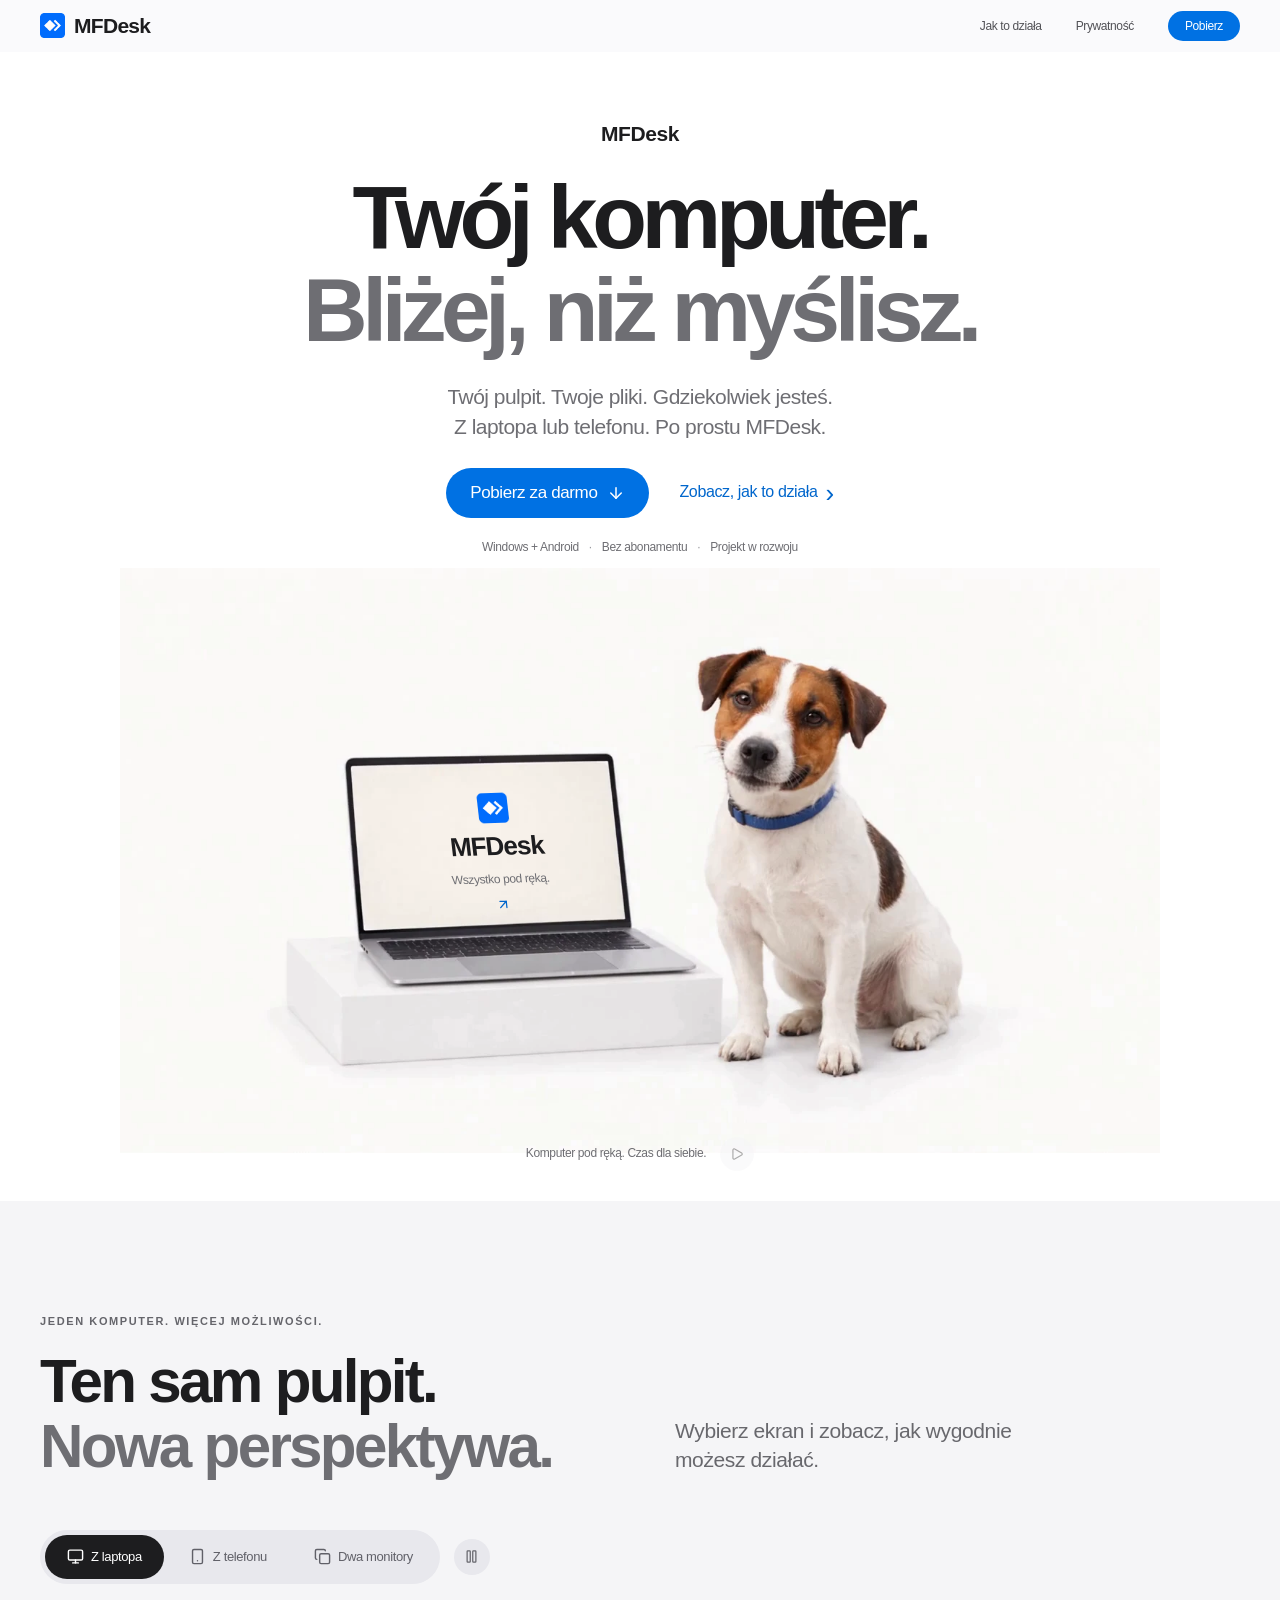
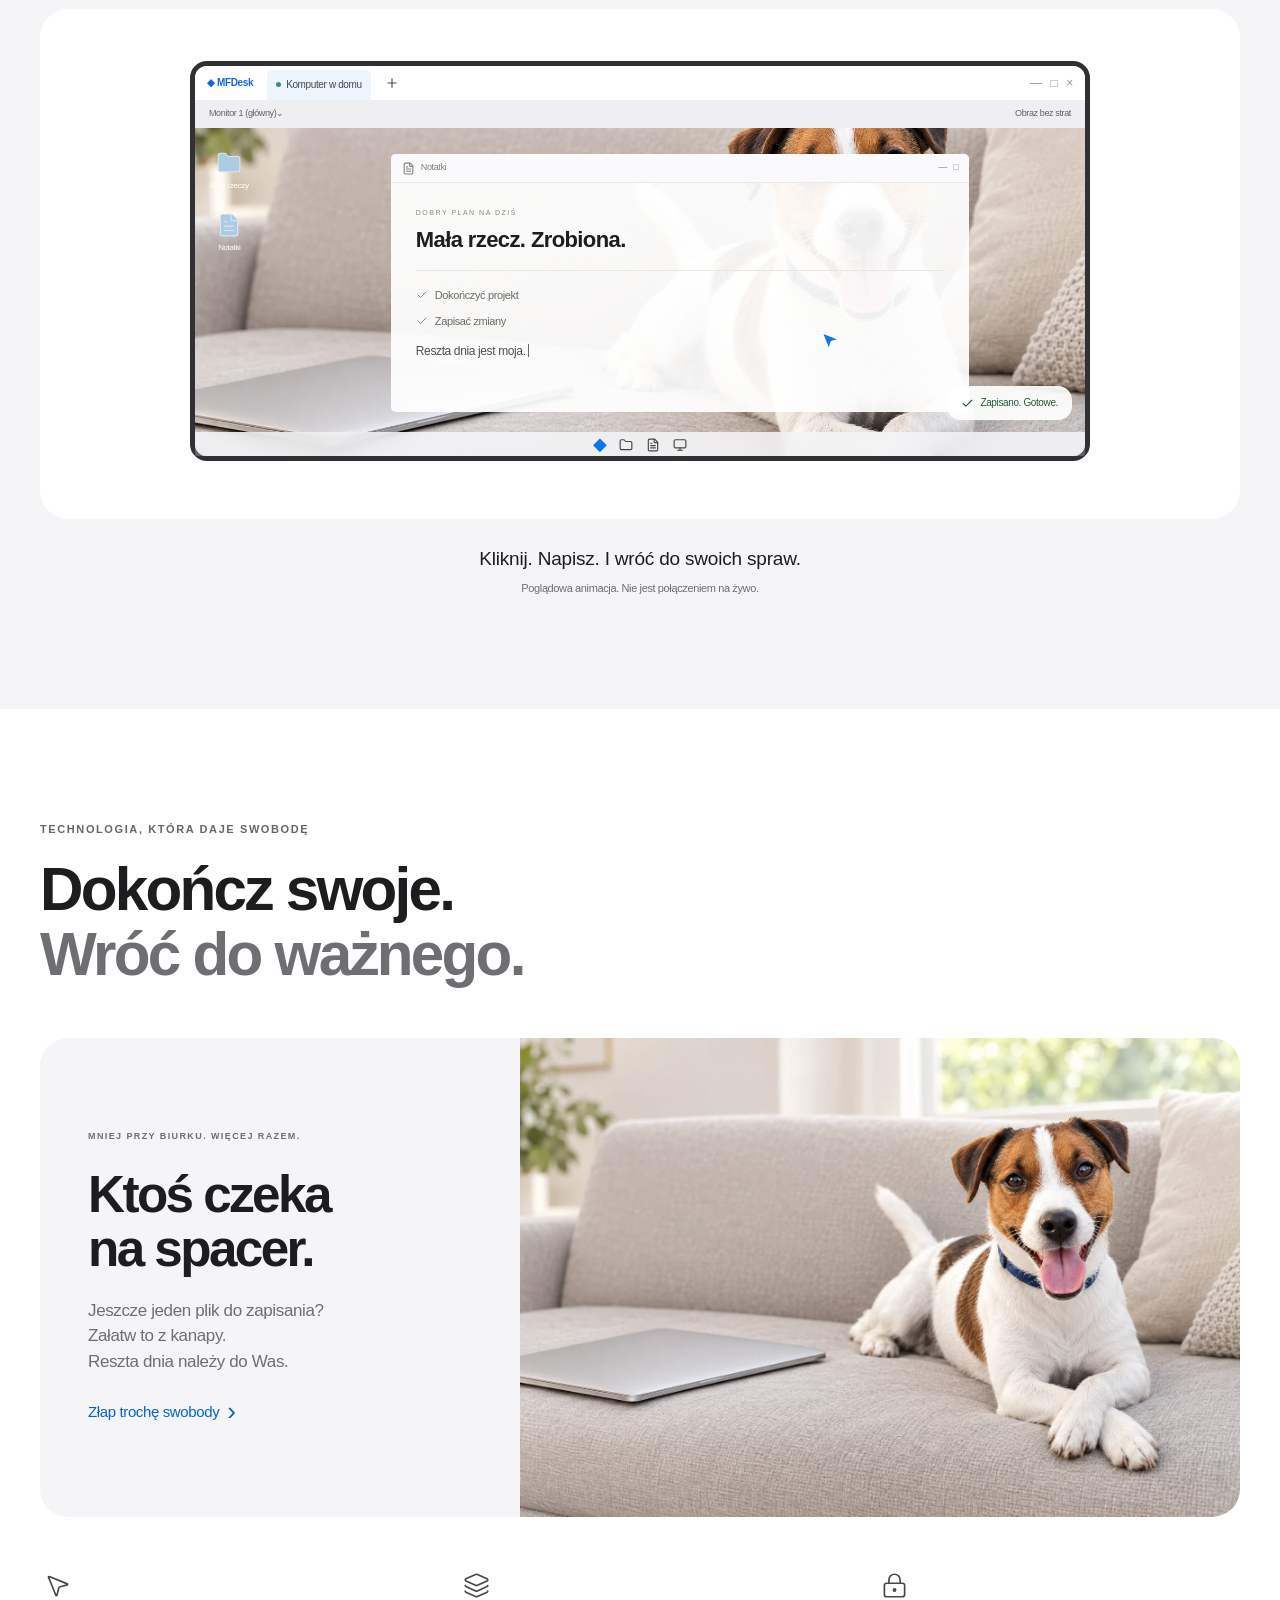
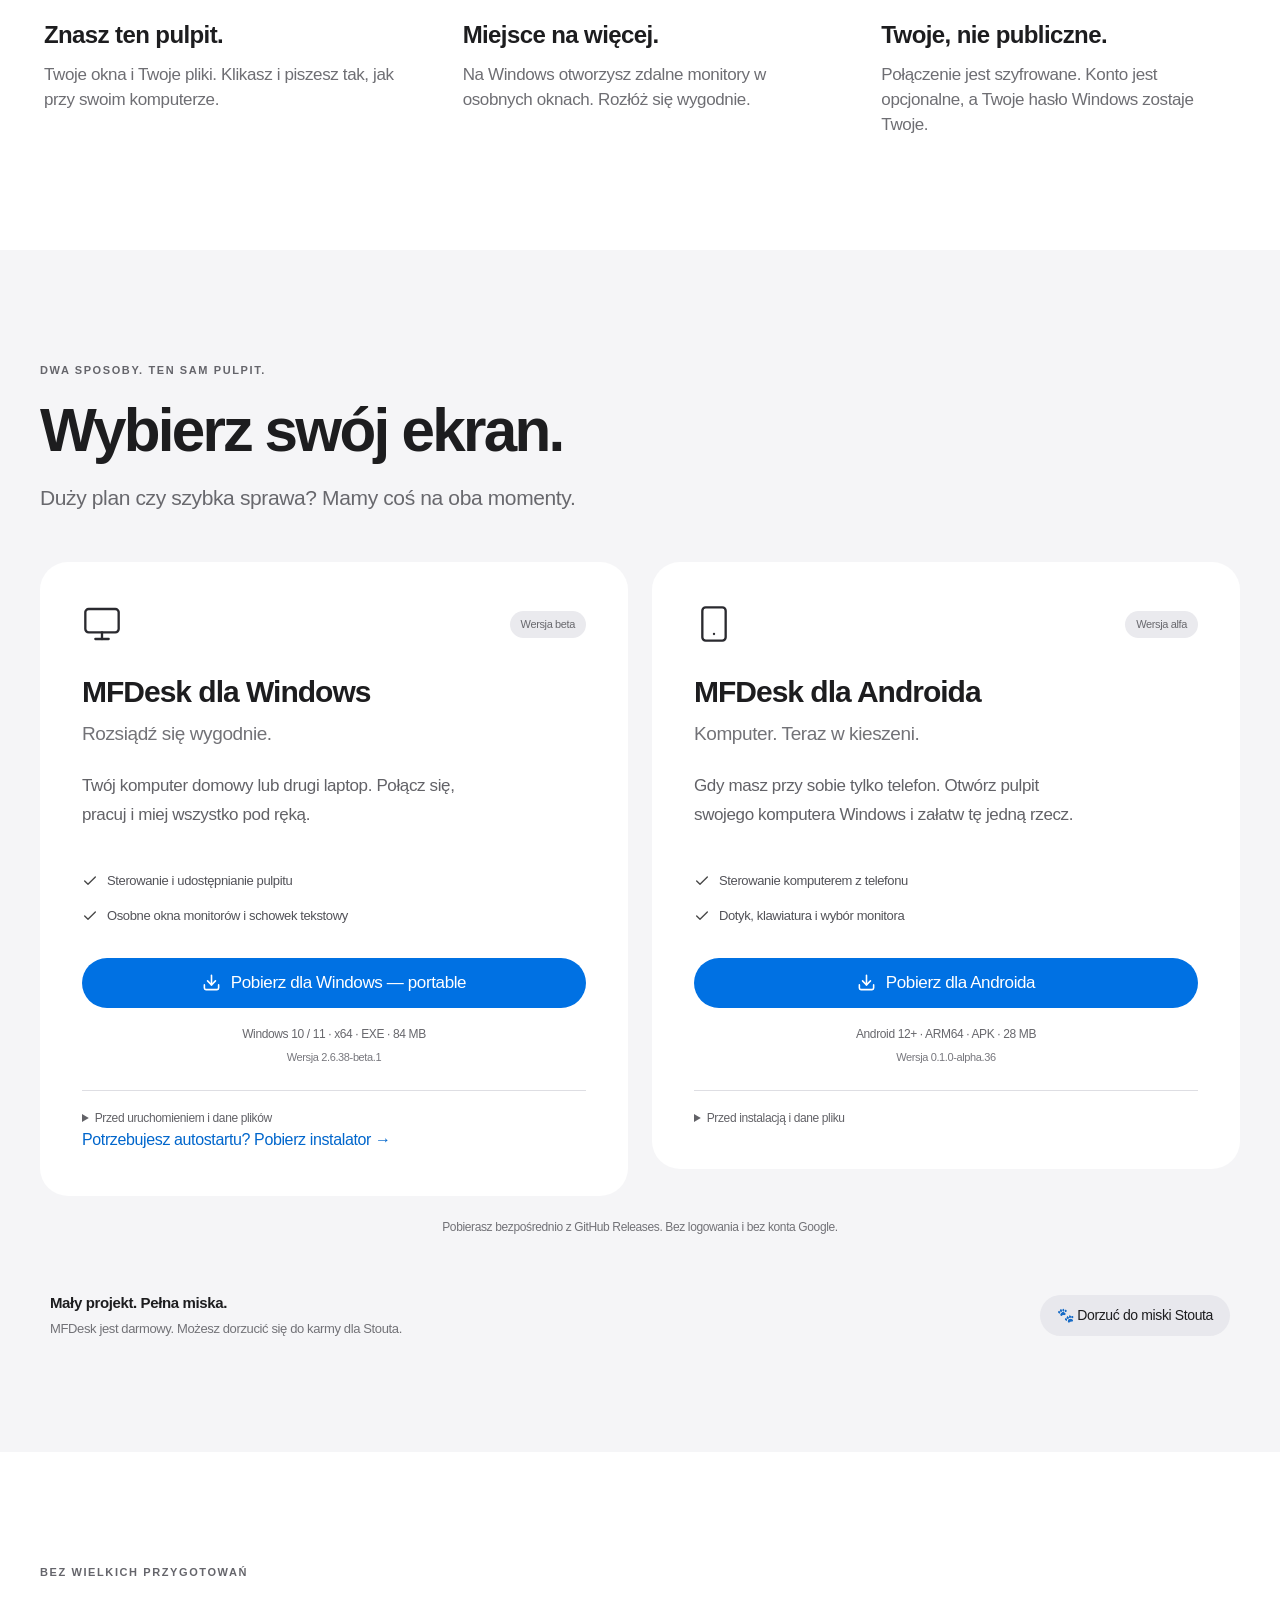
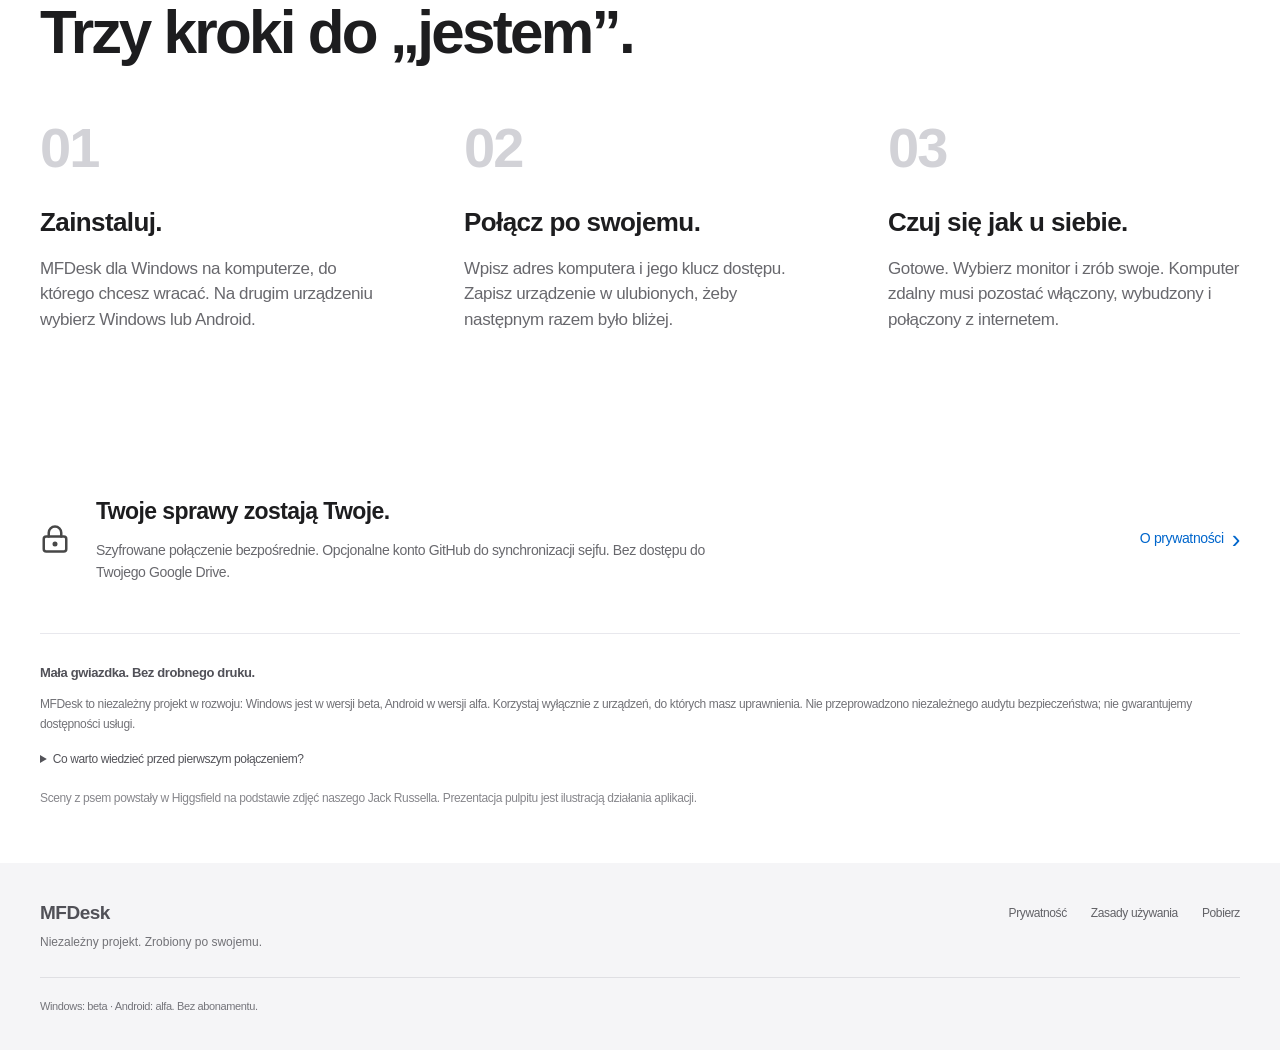
==== commit 5194fc28: "Publish tested Android alpha.36 session tools and background connection" ====
--- a/index.html
+++ b/index.html
@@ -1,2 +1,2 @@
 <!DOCTYPE html><html lang="pl"><head><meta charSet="utf-8"/><meta name="viewport" content="width=device-width, initial-scale=1"/><link rel="stylesheet" href="/_next/static/css/index.p6WvNbWk.css" data-rsc-css-href="/_next/static/css/index.p6WvNbWk.css" data-precedence="vite-rsc/importer-resources"/><link rel="modulepreload" fetchPriority="low" href="/_next/static/chunks/index-CNGZxfrT.js"/><script src="/_next/static/chunks/rolldown-runtime-C60lm6uB.js" type="module" async=""></script><script src="/_next/static/chunks/framework-D_rUT4EX.js" type="module" async=""></script><link rel="modulepreload" href="/_next/static/chunks/layout-segment-context-EGFDVGFW.js" crossorigin=""/><link rel="modulepreload" href="/_next/static/chunks/brand-logo-CJ5cJ9ZG.js" crossorigin=""/><link rel="modulepreload" href="/_next/static/chunks/dialog-C5rsB-VZ.js" crossorigin=""/><link rel="modulepreload" href="/_next/static/chunks/createLucideIcon-D7hhdOL8.js" crossorigin=""/><link rel="modulepreload" href="/_next/static/chunks/Icon-DfgLFBrD.js" crossorigin=""/><link rel="modulepreload" href="/_next/static/chunks/dog-hero--QumgRUo.js" crossorigin=""/><link rel="modulepreload" href="/_next/static/chunks/play-Lr0Ti33E.js" crossorigin=""/><link rel="modulepreload" href="/_next/static/chunks/remote-demo-O3eKciAt.js" crossorigin=""/><link rel="modulepreload" href="/_next/static/chunks/support-link-DW5IGiYo.js" crossorigin=""/><title>MFDesk — prywatny pulpit zdalny</title><meta name="description" content="Twój komputer. Bliżej, niż myślisz. MFDesk dla Windows i Androida — zdalny pulpit, wiele monitorów i swoboda bez abonamentu."/><meta property="og:title" content="MFDesk — prywatny pulpit zdalny"/><meta property="og:description" content="Twój komputer. Bliżej, niż myślisz."/><meta property="og:url" content="https://mfdesk.github.io"/><meta property="og:type" content="website"/><meta property="og:locale" content="pl_PL"/><meta property="og:image" content="https://mfdesk.github.io/og.png"/><meta property="og:image:width" content="1200"/><meta property="og:image:height" content="630"/><meta property="og:image:alt" content="MFDesk — Jack Russell obok laptopa. Twój komputer. Bliżej, niż myślisz."/><meta name="twitter:card" content="summary_large_image"/><meta name="twitter:title" content="MFDesk — prywatny pulpit zdalny"/><meta name="twitter:description" content="Twoje komputery. Pod ręką."/><meta name="twitter:image" content="https://mfdesk.github.io/og.png"/><link rel="icon" href="/mfdesk.png"/><script>Object.assign(((self[Symbol.for("vinext.navigationRuntime")]??={bootstrap:{routeManifest:null},functions:{}}).bootstrap.rsc??={rsc:[]}),{params:{},nav:{"pathname":"/","searchParams":[]}})</script><link rel="modulepreload" href="/_next/static/chunks/index-CNGZxfrT.js" />
-</head><body><a class="skip" href="#content">Przejdź do treści</a><header class="site-header"><div class="header-inner wrap"><a class="brand" href="/"><img src="/mfdesk.png" width="43" height="43" alt=""/>MFDesk</a><nav aria-label="Menu główne"><a href="/#pokaz">Jak to działa</a><a href="/privacy/">Prywatność</a><a class="nav-download" href="/#pobierz">Pobierz</a></nav></div></header><main id="content"><section class="hero wrap"><p class="eyebrow">MFDesk</p><h1>Twój komputer.<br/><span>Bliżej, niż myślisz.</span></h1><p class="lead">Twój pulpit. Twoje pliki. Gdziekolwiek jesteś.<br class="desktop-break"/> Z laptopa lub telefonu. Po prostu MFDesk.</p><div class="hero-actions"><a class="primary-link" href="#pobierz">Pobierz za darmo <svg xmlns="http://www.w3.org/2000/svg" width="18" height="18" viewBox="0 0 24 24" fill="none" stroke="currentColor" stroke-width="2" stroke-linecap="round" stroke-linejoin="round" class="lucide lucide-arrow-down" aria-hidden="true"><path d="M12 5v14"></path><path d="m19 12-7 7-7-7"></path></svg></a><a class="text-link" href="#pokaz">Zobacz, jak to działa <span aria-hidden="true">›</span></a></div><p class="hero-meta">Windows + Android <span>·</span> Bez abonamentu <span>·</span> Projekt w rozwoju</p><div class="dog-hero" data-playing="false" data-ready="false"><div class="dog-hero-media"><img src="/mfdesk-dog-loop-poster.webp" alt="Jack Russell terrier w niebieskiej obroży siedzi obok srebrnego laptopa" width="1440" height="810" fetchPriority="high"/><video poster="/mfdesk-dog-loop-poster.webp" muted="" loop="" playsInline="" preload="none" aria-hidden="true"></video><a class="hero-screen" href="#pokaz" aria-label="Poznaj działanie MFDesk"><img src="/mfdesk.png" alt="" width="28" height="28"/><strong>MFDesk</strong><span>Wszystko pod ręką.</span><svg xmlns="http://www.w3.org/2000/svg" width="24" height="24" viewBox="0 0 24 24" fill="none" stroke="currentColor" stroke-width="2" stroke-linecap="round" stroke-linejoin="round" class="lucide lucide-arrow-up-right" aria-hidden="true"><path d="M7 7h10v10"></path><path d="M7 17 17 7"></path></svg></a></div><div class="dog-hero-footer"><span>Komputer pod ręką. Czas dla siebie.</span><button type="button" class="dog-motion-button" disabled="" aria-label="Zatrzymaj animację psa" title="Ograniczenie ruchu jest włączone"><svg xmlns="http://www.w3.org/2000/svg" width="14" height="14" viewBox="0 0 24 24" fill="none" stroke="currentColor" stroke-width="2" stroke-linecap="round" stroke-linejoin="round" class="lucide lucide-play" aria-hidden="true"><path d="M5 5a2 2 0 0 1 3.008-1.728l11.997 6.998a2 2 0 0 1 .003 3.458l-12 7A2 2 0 0 1 5 19z"></path></svg></button></div></div></section><section class="showcase-section section-space" aria-labelledby="showcase-title"><div class="wrap"><div class="section-heading"><p class="eyebrow">JEDEN KOMPUTER. WIĘCEJ MOŻLIWOŚCI.</p><h2 id="showcase-title">Ten sam pulpit.<br/><span>Nowa perspektywa.</span></h2><p>Wybierz ekran i zobacz, jak wygodnie możesz działać.</p></div><div class="demo" id="pokaz" data-playing="false" data-scene="0"><div class="demo-controls"><div class="demo-tabs" role="tablist" aria-label="Sposoby korzystania z MFDesk"><button type="button" role="tab" id="demo-tab-0" aria-controls="demo-panel" aria-selected="true" tabindex="0"><svg xmlns="http://www.w3.org/2000/svg" width="17" height="17" viewBox="0 0 24 24" fill="none" stroke="currentColor" stroke-width="2" stroke-linecap="round" stroke-linejoin="round" class="lucide lucide-monitor" aria-hidden="true"><rect width="20" height="14" x="2" y="3" rx="2"></rect><line x1="8" x2="16" y1="21" y2="21"></line><line x1="12" x2="12" y1="17" y2="21"></line></svg>Z laptopa</button><button type="button" role="tab" id="demo-tab-1" aria-controls="demo-panel" aria-selected="false" tabindex="-1"><svg xmlns="http://www.w3.org/2000/svg" width="17" height="17" viewBox="0 0 24 24" fill="none" stroke="currentColor" stroke-width="2" stroke-linecap="round" stroke-linejoin="round" class="lucide lucide-smartphone" aria-hidden="true"><rect width="14" height="20" x="5" y="2" rx="2" ry="2"></rect><path d="M12 18h.01"></path></svg>Z telefonu</button><button type="button" role="tab" id="demo-tab-2" aria-controls="demo-panel" aria-selected="false" tabindex="-1"><svg xmlns="http://www.w3.org/2000/svg" width="17" height="17" viewBox="0 0 24 24" fill="none" stroke="currentColor" stroke-width="2" stroke-linecap="round" stroke-linejoin="round" class="lucide lucide-copy" aria-hidden="true"><rect width="14" height="14" x="8" y="8" rx="2" ry="2"></rect><path d="M4 16c-1.1 0-2-.9-2-2V4c0-1.1.9-2 2-2h10c1.1 0 2 .9 2 2"></path></svg>Dwa monitory</button></div><button type="button" class="motion-button" aria-label="Wstrzymaj animację" disabled="" title="Animacja wyłączona zgodnie z ustawieniem ograniczenia ruchu"><svg xmlns="http://www.w3.org/2000/svg" width="15" height="15" viewBox="0 0 24 24" fill="none" stroke="currentColor" stroke-width="2" stroke-linecap="round" stroke-linejoin="round" class="lucide lucide-play" aria-hidden="true"><path d="M5 5a2 2 0 0 1 3.008-1.728l11.997 6.998a2 2 0 0 1 .003 3.458l-12 7A2 2 0 0 1 5 19z"></path></svg></button></div><div class="demo-stage" id="demo-panel" role="tabpanel" aria-labelledby="demo-tab-0" tabindex="0"><div class="demo-composition"><div class="remote-window"><div class="remote-title"><b>◆ MFDesk</b><span class="remote-tab"><i></i> Komputer w domu</span><svg xmlns="http://www.w3.org/2000/svg" width="14" height="14" viewBox="0 0 24 24" fill="none" stroke="currentColor" stroke-width="2" stroke-linecap="round" stroke-linejoin="round" class="lucide lucide-plus" aria-hidden="true"><path d="M5 12h14"></path><path d="M12 5v14"></path></svg><span class="window-controls">—   □   ×</span></div><div class="remote-tools"><span>Monitor 1 (główny)⌄</span><span>Obraz bez strat</span></div><div class="sample-desktop" aria-hidden="true"><div class="sample-sidebar"><svg xmlns="http://www.w3.org/2000/svg" width="24" height="24" viewBox="0 0 24 24" fill="none" stroke="currentColor" stroke-width="2" stroke-linecap="round" stroke-linejoin="round" class="lucide lucide-folder" aria-hidden="true"><path d="M20 20a2 2 0 0 0 2-2V8a2 2 0 0 0-2-2h-7.9a2 2 0 0 1-1.69-.9L9.6 3.9A2 2 0 0 0 7.93 3H4a2 2 0 0 0-2 2v13a2 2 0 0 0 2 2Z"></path></svg><span>Moje rzeczy</span><svg xmlns="http://www.w3.org/2000/svg" width="24" height="24" viewBox="0 0 24 24" fill="none" stroke="currentColor" stroke-width="2" stroke-linecap="round" stroke-linejoin="round" class="lucide lucide-file-text" aria-hidden="true"><path d="M6 22a2 2 0 0 1-2-2V4a2 2 0 0 1 2-2h8a2.4 2.4 0 0 1 1.704.706l3.588 3.588A2.4 2.4 0 0 1 20 8v12a2 2 0 0 1-2 2z"></path><path d="M14 2v5a1 1 0 0 0 1 1h5"></path><path d="M10 9H8"></path><path d="M16 13H8"></path><path d="M16 17H8"></path></svg><span>Notatki</span></div><div class="sample-window"><div class="sample-window-bar"><svg xmlns="http://www.w3.org/2000/svg" width="13" height="13" viewBox="0 0 24 24" fill="none" stroke="currentColor" stroke-width="2" stroke-linecap="round" stroke-linejoin="round" class="lucide lucide-file-text" aria-hidden="true"><path d="M6 22a2 2 0 0 1-2-2V4a2 2 0 0 1 2-2h8a2.4 2.4 0 0 1 1.704.706l3.588 3.588A2.4 2.4 0 0 1 20 8v12a2 2 0 0 1-2 2z"></path><path d="M14 2v5a1 1 0 0 0 1 1h5"></path><path d="M10 9H8"></path><path d="M16 13H8"></path><path d="M16 17H8"></path></svg>Notatki<span>—   □</span></div><div class="sample-document"><span class="document-kicker">DOBRY PLAN NA DZIŚ</span><strong>Mała rzecz. Zrobiona.</strong><div class="doc-rule"></div><p class="doc-check"><svg xmlns="http://www.w3.org/2000/svg" width="24" height="24" viewBox="0 0 24 24" fill="none" stroke="currentColor" stroke-width="2" stroke-linecap="round" stroke-linejoin="round" class="lucide lucide-check" aria-hidden="true"><path d="M20 6 9 17l-5-5"></path></svg>Dokończyć projekt</p><p class="doc-check"><svg xmlns="http://www.w3.org/2000/svg" width="24" height="24" viewBox="0 0 24 24" fill="none" stroke="currentColor" stroke-width="2" stroke-linecap="round" stroke-linejoin="round" class="lucide lucide-check" aria-hidden="true"><path d="M20 6 9 17l-5-5"></path></svg>Zapisać zmiany</p><div class="typed-line"><span>Reszta dnia jest moja.</span><i></i></div></div></div><svg xmlns="http://www.w3.org/2000/svg" width="24" height="24" viewBox="0 0 24 24" fill="#0876ec" stroke="white" stroke-width="2" stroke-linecap="round" stroke-linejoin="round" class="lucide lucide-mouse-pointer2 lucide-mouse-pointer-2 demo-cursor" aria-hidden="true"><path d="M4.037 4.688a.495.495 0 0 1 .651-.651l16 6.5a.5.5 0 0 1-.063.947l-6.124 1.58a2 2 0 0 0-1.438 1.435l-1.579 6.126a.5.5 0 0 1-.947.063z"></path></svg><div class="demo-dock"><span>◆</span><svg xmlns="http://www.w3.org/2000/svg" width="24" height="24" viewBox="0 0 24 24" fill="none" stroke="currentColor" stroke-width="2" stroke-linecap="round" stroke-linejoin="round" class="lucide lucide-folder" aria-hidden="true"><path d="M20 20a2 2 0 0 0 2-2V8a2 2 0 0 0-2-2h-7.9a2 2 0 0 1-1.69-.9L9.6 3.9A2 2 0 0 0 7.93 3H4a2 2 0 0 0-2 2v13a2 2 0 0 0 2 2Z"></path></svg><svg xmlns="http://www.w3.org/2000/svg" width="24" height="24" viewBox="0 0 24 24" fill="none" stroke="currentColor" stroke-width="2" stroke-linecap="round" stroke-linejoin="round" class="lucide lucide-file-text" aria-hidden="true"><path d="M6 22a2 2 0 0 1-2-2V4a2 2 0 0 1 2-2h8a2.4 2.4 0 0 1 1.704.706l3.588 3.588A2.4 2.4 0 0 1 20 8v12a2 2 0 0 1-2 2z"></path><path d="M14 2v5a1 1 0 0 0 1 1h5"></path><path d="M10 9H8"></path><path d="M16 13H8"></path><path d="M16 17H8"></path></svg><svg xmlns="http://www.w3.org/2000/svg" width="24" height="24" viewBox="0 0 24 24" fill="none" stroke="currentColor" stroke-width="2" stroke-linecap="round" stroke-linejoin="round" class="lucide lucide-monitor" aria-hidden="true"><rect width="20" height="14" x="2" y="3" rx="2"></rect><line x1="8" x2="16" y1="21" y2="21"></line><line x1="12" x2="12" y1="17" y2="21"></line></svg></div><div class="saved-toast"><svg xmlns="http://www.w3.org/2000/svg" width="24" height="24" viewBox="0 0 24 24" fill="none" stroke="currentColor" stroke-width="2" stroke-linecap="round" stroke-linejoin="round" class="lucide lucide-check" aria-hidden="true"><path d="M20 6 9 17l-5-5"></path></svg> Zapisano. Gotowe.</div></div></div></div></div><div class="demo-caption"><p>Kliknij. Napisz. I wróć do swoich spraw.</p><span>Poglądowa animacja. Nie jest połączeniem na żywo.</span></div></div></div></section><section class="everyday section-space" aria-labelledby="everyday-title"><div class="wrap"><div class="section-heading"><p class="eyebrow">TECHNOLOGIA, KTÓRA DAJE SWOBODĘ</p><h2 id="everyday-title">Dokończ swoje.<br/><span>Wróć do ważnego.</span></h2></div><div class="lifestyle-card"><div class="lifestyle-copy"><p class="small-label">MNIEJ PRZY BIURKU. WIĘCEJ RAZEM.</p><h3>Ktoś czeka<br/>na spacer.</h3><p>Jeszcze jeden plik do zapisania?<br/>Załatw to z kanapy.<br/>Reszta dnia należy do Was.</p><a class="text-link" href="#pobierz">Złap trochę swobody <span aria-hidden="true">›</span></a></div><img src="/mfdesk-dog-home.webp" alt="Jack Russell terrier odpoczywa na jasnej kanapie obok zamkniętego laptopa" width="1600" height="1063" loading="lazy"/></div><div class="benefit-grid"><article><svg xmlns="http://www.w3.org/2000/svg" width="24" height="24" viewBox="0 0 24 24" fill="none" stroke="currentColor" stroke-width="2" stroke-linecap="round" stroke-linejoin="round" class="lucide lucide-mouse-pointer2 lucide-mouse-pointer-2" aria-hidden="true"><path d="M4.037 4.688a.495.495 0 0 1 .651-.651l16 6.5a.5.5 0 0 1-.063.947l-6.124 1.58a2 2 0 0 0-1.438 1.435l-1.579 6.126a.5.5 0 0 1-.947.063z"></path></svg><h3>Znasz ten pulpit.</h3><p>Twoje okna i Twoje pliki. Klikasz i piszesz tak, jak przy swoim komputerze.</p></article><article><svg xmlns="http://www.w3.org/2000/svg" width="24" height="24" viewBox="0 0 24 24" fill="none" stroke="currentColor" stroke-width="2" stroke-linecap="round" stroke-linejoin="round" class="lucide lucide-layers" aria-hidden="true"><path d="M12.83 2.18a2 2 0 0 0-1.66 0L2.6 6.08a1 1 0 0 0 0 1.83l8.58 3.91a2 2 0 0 0 1.66 0l8.58-3.9a1 1 0 0 0 0-1.83z"></path><path d="M2 12a1 1 0 0 0 .58.91l8.6 3.91a2 2 0 0 0 1.65 0l8.58-3.9A1 1 0 0 0 22 12"></path><path d="M2 17a1 1 0 0 0 .58.91l8.6 3.91a2 2 0 0 0 1.65 0l8.58-3.9A1 1 0 0 0 22 17"></path></svg><h3>Miejsce na więcej.</h3><p>Na Windows otworzysz zdalne monitory w osobnych oknach. Rozłóż się wygodnie.</p></article><article><svg xmlns="http://www.w3.org/2000/svg" width="24" height="24" viewBox="0 0 24 24" fill="none" stroke="currentColor" stroke-width="2" stroke-linecap="round" stroke-linejoin="round" class="lucide lucide-lock-keyhole" aria-hidden="true"><circle cx="12" cy="16" r="1"></circle><rect x="3" y="10" width="18" height="12" rx="2"></rect><path d="M7 10V7a5 5 0 0 1 10 0v3"></path></svg><h3>Twoje, nie publiczne.</h3><p>Połączenie jest szyfrowane. Konto jest opcjonalne, a Twoje hasło Windows zostaje Twoje.</p></article></div></div></section><section id="pobierz" class="download-section section-space" aria-labelledby="download-title"><div class="wrap"><div class="section-heading"><p class="eyebrow">DWA SPOSOBY. TEN SAM PULPIT.</p><h2 id="download-title">Wybierz swój ekran.</h2><p>Duży plan czy szybka sprawa? Mamy coś na oba momenty.</p></div><div class="download-grid"><article id="windows" class="download-card" aria-labelledby="windows-title"><div class="platform-top"><svg xmlns="http://www.w3.org/2000/svg" width="24" height="24" viewBox="0 0 24 24" fill="none" stroke="currentColor" stroke-width="2" stroke-linecap="round" stroke-linejoin="round" class="lucide lucide-monitor platform-icon" aria-hidden="true"><rect width="20" height="14" x="2" y="3" rx="2"></rect><line x1="8" x2="16" y1="21" y2="21"></line><line x1="12" x2="12" y1="17" y2="21"></line></svg><span class="release-badge">Wersja beta</span></div><h3 id="windows-title">MFDesk dla Windows</h3><p class="platform-tagline">Rozsiądź się wygodnie.</p><p class="platform-description">Twój komputer domowy lub drugi laptop. Połącz się, pracuj i miej wszystko pod ręką.</p><ul class="platform-features"><li><svg xmlns="http://www.w3.org/2000/svg" width="24" height="24" viewBox="0 0 24 24" fill="none" stroke="currentColor" stroke-width="2" stroke-linecap="round" stroke-linejoin="round" class="lucide lucide-check" aria-hidden="true"><path d="M20 6 9 17l-5-5"></path></svg>Sterowanie i udostępnianie pulpitu</li><li><svg xmlns="http://www.w3.org/2000/svg" width="24" height="24" viewBox="0 0 24 24" fill="none" stroke="currentColor" stroke-width="2" stroke-linecap="round" stroke-linejoin="round" class="lucide lucide-check" aria-hidden="true"><path d="M20 6 9 17l-5-5"></path></svg>Osobne okna monitorów i schowek tekstowy</li></ul><a class="primary-link download-button" href="https://github.com/mfdesk/mfdesk.github.io/releases/download/v2.6.38-beta.1/MFDesk-Portable-2.6.38-beta.1.exe" aria-describedby="windows-meta"><svg xmlns="http://www.w3.org/2000/svg" width="19" height="19" viewBox="0 0 24 24" fill="none" stroke="currentColor" stroke-width="2" stroke-linecap="round" stroke-linejoin="round" class="lucide lucide-download" aria-hidden="true"><path d="M12 15V3"></path><path d="M21 15v4a2 2 0 0 1-2 2H5a2 2 0 0 1-2-2v-4"></path><path d="m7 10 5 5 5-5"></path></svg>Pobierz dla Windows — portable</a><p class="platform-meta" id="windows-meta">Windows 10 / 11 · x64 · EXE · <!-- -->84<!-- --> MB</p><p class="release-version">Wersja <!-- -->2.6.38-beta.1</p><details class="download-integrity"><summary>Przed uruchomieniem i dane plików</summary><p>Portable działa bez instalacji i nie dodaje usługi ani autostartu. Dane zapisuje na tym koncie Windows w folderze MFDesk-Portable. Udostępnianie wymaga uruchomionej aplikacji i zalogowanej sesji Windows. Dostęp po restarcie lub wylogowaniu wymaga instalacji. Portable i wersja instalowana mają osobne profile.</p><p>Pliki nie mają jeszcze podpisu wydawcy — Windows może je zablokować. Portable nie omija Smart App Control. Nie wyłączaj ochrony systemu, aby uruchomić aplikację.</p><p>MFDesk-Portable-2.6.38-beta.1.exe</p><p>SHA-256: F9176C4F3E882B85D83689C2DD0C5BBF7590FC881590A47AF53795EFD17DC9C4</p><p>Instalator (osobna opcja):</p><p>MFDesk-Setup-2.6.38-beta.1.exe</p><p>SHA-256: E019881BE485D02040359ABC83F0AD8E2AA6CB60697CF99865D1E6B749C68A99</p></details><p id="windows-installer"><a class="text-link" href="https://github.com/mfdesk/mfdesk.github.io/releases/download/v2.6.38-beta.1/MFDesk-Setup-2.6.38-beta.1.exe">Potrzebujesz autostartu? Pobierz instalator →</a></p></article><article id="android" class="download-card" aria-labelledby="android-title"><div class="platform-top"><svg xmlns="http://www.w3.org/2000/svg" width="24" height="24" viewBox="0 0 24 24" fill="none" stroke="currentColor" stroke-width="2" stroke-linecap="round" stroke-linejoin="round" class="lucide lucide-smartphone platform-icon" aria-hidden="true"><rect width="14" height="20" x="5" y="2" rx="2" ry="2"></rect><path d="M12 18h.01"></path></svg><span class="release-badge">Wersja alfa</span></div><h3 id="android-title">MFDesk dla Androida</h3><p class="platform-tagline">Komputer. Teraz w kieszeni.</p><p class="platform-description">Gdy masz przy sobie tylko telefon. Otwórz pulpit swojego komputera Windows i załatw tę jedną rzecz.</p><ul class="platform-features"><li><svg xmlns="http://www.w3.org/2000/svg" width="24" height="24" viewBox="0 0 24 24" fill="none" stroke="currentColor" stroke-width="2" stroke-linecap="round" stroke-linejoin="round" class="lucide lucide-check" aria-hidden="true"><path d="M20 6 9 17l-5-5"></path></svg>Sterowanie komputerem z telefonu</li><li><svg xmlns="http://www.w3.org/2000/svg" width="24" height="24" viewBox="0 0 24 24" fill="none" stroke="currentColor" stroke-width="2" stroke-linecap="round" stroke-linejoin="round" class="lucide lucide-check" aria-hidden="true"><path d="M20 6 9 17l-5-5"></path></svg>Dotyk, klawiatura i wybór monitora</li></ul><a class="primary-link download-button" href="https://github.com/mfdesk/mfdesk.github.io/releases/download/android-v0.1.0-alpha.35/MFDesk-Android-0.1.0-alpha.35-arm64.apk" aria-describedby="android-meta"><svg xmlns="http://www.w3.org/2000/svg" width="19" height="19" viewBox="0 0 24 24" fill="none" stroke="currentColor" stroke-width="2" stroke-linecap="round" stroke-linejoin="round" class="lucide lucide-download" aria-hidden="true"><path d="M12 15V3"></path><path d="M21 15v4a2 2 0 0 1-2 2H5a2 2 0 0 1-2-2v-4"></path><path d="m7 10 5 5 5-5"></path></svg>Pobierz dla Androida</a><p class="platform-meta" id="android-meta">Android 12+ · ARM64 · APK · <!-- -->28<!-- --> MB</p><p class="release-version">Wersja <!-- -->0.1.0-alpha.35</p><details class="download-integrity"><summary>Przed instalacją i dane pliku</summary><p>APK instalujesz poza Google Play. Android poprosi o zgodę na instalację z wybranego źródła. To wczesna wersja do sterowania Windows — nie udostępnia ekranu telefonu.</p><p>MFDesk-Android-0.1.0-alpha.35-arm64.apk</p><p>SHA-256: <code>C2519F83E151A398F26A6DCB4B796941F869F9816EB4FDC76A5370CECDB48FF3</code></p><a href="https://github.com/mfdesk/mfdesk.github.io/releases/tag/android-v0.1.0-alpha.35" target="_blank" rel="noopener noreferrer">Informacje o wydaniu <svg xmlns="http://www.w3.org/2000/svg" width="14" height="14" viewBox="0 0 24 24" fill="none" stroke="currentColor" stroke-width="2" stroke-linecap="round" stroke-linejoin="round" class="lucide lucide-arrow-up-right" aria-hidden="true"><path d="M7 7h10v10"></path><path d="M7 17 17 7"></path></svg></a></details></article></div><p class="download-note">Pobierasz bezpośrednio z GitHub Releases. Bez logowania i bez konta Google.</p><div class="support-strip"><p>Mały projekt. Pełna miska.<span>MFDesk jest darmowy. Możesz dorzucić się do karmy dla Stouta.</span></p><div class="support-row"><button type="button" tabindex="0" data-base-ui-click-trigger="" id="base-ui-_R_3t4bi_" aria-haspopup="dialog" aria-expanded="false" data-slot="dialog-trigger" class="support-link">🐾 Dorzuć do miski Stouta</button></div></div></div></section><section class="start-section section-space" aria-labelledby="start-title"><div class="wrap"><div class="section-heading"><p class="eyebrow">BEZ WIELKICH PRZYGOTOWAŃ</p><h2 id="start-title">Trzy kroki do „jestem”.</h2></div><ol class="steps"><li><span class="step-number">01</span><h3>Zainstaluj.</h3><p>MFDesk dla Windows na komputerze, do którego chcesz wracać. Na drugim urządzeniu wybierz Windows lub Android.</p></li><li><span class="step-number">02</span><h3>Połącz po swojemu.</h3><p>Wpisz adres komputera i jego klucz dostępu. Zapisz urządzenie w ulubionych, żeby następnym razem było bliżej.</p></li><li><span class="step-number">03</span><h3>Czuj się jak u siebie.</h3><p>Gotowe. Wybierz monitor i zrób swoje. Komputer zdalny musi pozostać włączony, wybudzony i połączony z internetem.</p></li></ol></div></section><section class="privacy-band wrap" aria-labelledby="privacy-title"><svg xmlns="http://www.w3.org/2000/svg" width="30" height="30" viewBox="0 0 24 24" fill="none" stroke="currentColor" stroke-width="2" stroke-linecap="round" stroke-linejoin="round" class="lucide lucide-lock-keyhole" aria-hidden="true"><circle cx="12" cy="16" r="1"></circle><rect x="3" y="10" width="18" height="12" rx="2"></rect><path d="M7 10V7a5 5 0 0 1 10 0v3"></path></svg><div><h2 id="privacy-title">Twoje sprawy zostają Twoje.</h2><p>Szyfrowane połączenie bezpośrednie. Opcjonalne konto GitHub do synchronizacji sejfu. Bez dostępu do Twojego Google Drive.</p></div><a class="text-link" href="/privacy/">O prywatności <span aria-hidden="true">›</span></a></section><aside class="honest-notes wrap"><h2>Mała gwiazdka. Bez drobnego druku.</h2><p>MFDesk to niezależny projekt w rozwoju: Windows jest w wersji beta, Android w wersji alfa. Korzystaj wyłącznie z urządzeń, do których masz uprawnienia. Nie przeprowadzono niezależnego audytu bezpieczeństwa; nie gwarantujemy dostępności usługi.</p><details><summary>Co warto wiedzieć przed pierwszym połączeniem?</summary><ul><li>Zaktualizuj oba urządzenia: własna sygnalizacja wymaga Windows 2.6.16 lub nowszego i Androida alfa 11 lub nowszego. Pośrednik TURN wymaga zalogowanego, zatwierdzonego konta; niektóre sieci i limity usług nadal mogą uniemożliwić połączenie.</li><li>Ekran logowania Windows, UAC i powrót po restarcie to funkcje testowe. Uśpionego komputera MFDesk nie wybudza przez internet.</li><li>Konto GitHub wymaga zatwierdzenia rejestracji. Zaszyfrowany sejf przechowujemy w Cloudflare D1 (UE), bez Google Drive i Apps Script.</li><li>Android odczytuje istniejący sejf. Nie obsługuje przesyłania plików ani historii schowka Win+V.</li></ul></details><p class="image-credit">Sceny z psem powstały w Higgsfield na podstawie zdjęć naszego Jack Russella. Prezentacja pulpitu jest ilustracją działania aplikacji.</p></aside></main><footer><div class="footer-inner wrap"><div class="footer-brand">MFDesk<span>Niezależny projekt. Zrobiony po swojemu.</span></div><div class="footer-links"><a href="/privacy/">Prywatność</a><a href="/terms/">Zasady używania</a><a href="/#pobierz">Pobierz</a></div><p>Windows: beta · Android: alfa. Bez abonamentu.</p></div></footer><script type="module" src="/_next/static/chunks/index-CNGZxfrT.js" id="_R_" async=""></script><script>((self[Symbol.for("vinext.navigationRuntime")]??={bootstrap:{routeManifest:null},functions:{}}).bootstrap.rsc??={rsc:[]}).rsc.push("0:{\"page:/\":\"$L1\",\"layout:/\":\"$L2\",\"route:/\":\"$L3\",\"__route\":\"route:/\",\"__interceptionContext\":null,\"__layoutIds\":[\"layout:/\"],\"__rootLayout\":\"/\",\"__bfcacheSegmentIdentities\":{\"layout:/\":\"[\\\"layout\\\",\\\"layout:/\\\",\\\"root-boundary:/\\\",\\\"\\\"]\",\"page:/\":\"[\\\"page\\\",\\\"page:/\\\",\\\"root-boundary:/\\\",\\\"\\\"]\"},\"__srcPage\":[\"page\"],\"__layoutFlags\":{\"layout:/\":\"s\"},\"__artifactCompatibility\":{\"schemaVersion\":1,\"graphVersion\":\"app-route-graph:1177fd80f83fa7b0\",\"deploymentVersion\":\"4b482a97-71c3-4eae-9f3c-3f9a67c90bca\",\"appElementsSchemaVersion\":1,\"rscPayloadSchemaVersion\":1,\"rootBoundaryId\":\"/\",\"renderEpoch\":null}}\n")</script><script>((self[Symbol.for("vinext.navigationRuntime")]??={bootstrap:{routeManifest:null},functions:{}}).bootstrap.rsc??={rsc:[]}).rsc.push("4:I[\"f672c007af10\",[],\"BrandLogo\",1]\n")</script><script>((self[Symbol.for("vinext.navigationRuntime")]??={bootstrap:{routeManifest:null},functions:{}}).bootstrap.rsc??={rsc:[]}).rsc.push("5:I[\"cbf257e34144\",[],\"Children\",1]\n")</script><script>((self[Symbol.for("vinext.navigationRuntime")]??={bootstrap:{routeManifest:null},functions:{}}).bootstrap.rsc??={rsc:[]}).rsc.push("6:I[\"a3c9f3c4d13c\",[],\"GlobalErrorBoundary\",1]\n")</script><script>((self[Symbol.for("vinext.navigationRuntime")]??={bootstrap:{routeManifest:null},functions:{}}).bootstrap.rsc??={rsc:[]}).rsc.push("7:I[\"fb3231adb96d\",[],\"default\",1]\n")</script><script>((self[Symbol.for("vinext.navigationRuntime")]??={bootstrap:{routeManifest:null},functions:{}}).bootstrap.rsc??={rsc:[]}).rsc.push("8:I[\"a3c9f3c4d13c\",[],\"ErrorBoundary\",1]\n")</script><script>((self[Symbol.for("vinext.navigationRuntime")]??={bootstrap:{routeManifest:null},functions:{}}).bootstrap.rsc??={rsc:[]}).rsc.push("9:I[\"caf66367e8dd\",[],\"LayoutSegmentProvider\",1]\n")</script><script>((self[Symbol.for("vinext.navigationRuntime")]??={bootstrap:{routeManifest:null},functions:{}}).bootstrap.rsc??={rsc:[]}).rsc.push("a:I[\"cbf257e34144\",[],\"Slot\",1]\n")</script><script>((self[Symbol.for("vinext.navigationRuntime")]??={bootstrap:{routeManifest:null},functions:{}}).bootstrap.rsc??={rsc:[]}).rsc.push("b:I[\"a3c9f3c4d13c\",[],\"NotFoundBoundary\",1]\n")</script><script>((self[Symbol.for("vinext.navigationRuntime")]??={bootstrap:{routeManifest:null},functions:{}}).bootstrap.rsc??={rsc:[]}).rsc.push("c:I[\"3a29bbfba6d5\",[],\"AppRouterScrollTarget\",1]\n")</script><script>((self[Symbol.for("vinext.navigationRuntime")]??={bootstrap:{routeManifest:null},functions:{}}).bootstrap.rsc??={rsc:[]}).rsc.push("d:I[\"a3c9f3c4d13c\",[],\"RedirectBoundary\",1]\n")</script><script>((self[Symbol.for("vinext.navigationRuntime")]??={bootstrap:{routeManifest:null},functions:{}}).bootstrap.rsc??={rsc:[]}).rsc.push(":HL[\"/_next/static/css/index.p6WvNbWk.css\",\"style\"     ]\n")</script><script>((self[Symbol.for("vinext.navigationRuntime")]??={bootstrap:{routeManifest:null},functions:{}}).bootstrap.rsc??={rsc:[]}).rsc.push("2:[[[\"$\",\"link\",\"css:/_next/static/css/index.p6WvNbWk.css\",{\"rel\":\"stylesheet\",\"precedence\":\"vite-rsc/importer-resources\",\"href\":\"/_next/static/css/index.p6WvNbWk.css\",\"data-rsc-css-href\":\"/_next/static/css/index.p6WvNbWk.css\"}],\"$undefined\"],[\"$\",\"html\",null,{\"lang\":\"pl\",\"children\":[\"$\",\"body\",null,{\"children\":[[\"$\",\"a\",null,{\"className\":\"skip\",\"href\":\"#content\",\"children\":\"Przejdź do treści\"}],[\"$\",\"header\",null,{\"className\":\"site-header\",\"children\":[\"$\",\"div\",null,{\"className\":\"header-inner wrap\",\"children\":[[\"$\",\"$L4\",null,{}],[\"$\",\"nav\",null,{\"aria-label\":\"Menu główne\",\"children\":[[\"$\",\"a\",null,{\"href\":\"/#pokaz\",\"children\":\"Jak to działa\"}],[\"$\",\"a\",null,{\"href\":\"/privacy/\",\"children\":\"Prywatność\"}],[\"$\",\"a\",null,{\"className\":\"nav-download\",\"href\":\"/#pobierz\",\"children\":\"Pobierz\"}]]}]]}]}],[\"$\",\"$L5\",null,{}],[\"$\",\"footer\",null,{\"children\":[\"$\",\"div\",null,{\"className\":\"footer-inner wrap\",\"children\":[[\"$\",\"div\",null,{\"className\":\"footer-brand\",\"children\":[\"MFDesk\",[\"$\",\"span\",null,{\"children\":\"Niezależny projekt. Zrobiony po swojemu.\"}]]}],[\"$\",\"div\",null,{\"className\":\"footer-links\",\"children\":[[\"$\",\"a\",null,{\"href\":\"/privacy/\",\"children\":\"Prywatność\"}],[\"$\",\"a\",null,{\"href\":\"/terms/\",\"children\":\"Zasady używania\"}],[\"$\",\"a\",null,{\"href\":\"/#pobierz\",\"children\":\"Pobierz\"}]]}],[\"$\",\"p\",null,{\"children\":\"Windows: beta · Android: alfa. Bez abonamentu.\"}]]}]}]]}]}]]\n")</script><script>((self[Symbol.for("vinext.navigationRuntime")]??={bootstrap:{routeManifest:null},functions:{}}).bootstrap.rsc??={rsc:[]}).rsc.push("3:[[[\"$\",\"meta\",null,{\"charSet\":\"utf-8\"}],[[\"$\",\"title\",\"0\",{\"children\":\"MFDesk — prywatny pulpit zdalny\"}],[\"$\",\"meta\",\"1\",{\"name\":\"description\",\"content\":\"Twój komputer. Bliżej, niż myślisz. MFDesk dla Windows i Androida — zdalny pulpit, wiele monitorów i swoboda bez abonamentu.\"}],[\"$\",\"meta\",\"2\",{\"property\":\"og:title\",\"content\":\"MFDesk — prywatny pulpit zdalny\"}],[\"$\",\"meta\",\"3\",{\"property\":\"og:description\",\"content\":\"Twój komputer. Bliżej, niż myślisz.\"}],[\"$\",\"meta\",\"4\",{\"property\":\"og:url\",\"content\":\"https://mfdesk.github.io\"}],[\"$\",\"meta\",\"5\",{\"property\":\"og:type\",\"content\":\"website\"}],[\"$\",\"meta\",\"6\",{\"property\":\"og:locale\",\"content\":\"pl_PL\"}],[\"$\",\"meta\",\"7\",{\"property\":\"og:image\",\"content\":\"https://mfdesk.github.io/og.png\"}],[\"$\",\"meta\",\"8\",{\"property\":\"og:image:width\",\"content\":\"1200\"}],[\"$\",\"meta\",\"9\",{\"property\":\"og:image:height\",\"content\":\"630\"}],[\"$\",\"meta\",\"10\",{\"property\":\"og:image:alt\",\"content\":\"MFDesk — Jack Russell obok laptopa. Twój komputer. Bliżej, niż myślisz.\"}],[\"$\",\"meta\",\"11\",{\"name\":\"twitter:card\",\"content\":\"summary_large_image\"}],[\"$\",\"meta\",\"12\",{\"name\":\"twitter:title\",\"content\":\"MFDesk — prywatny pulpit zdalny\"}],[\"$\",\"meta\",\"13\",{\"name\":\"twitter:description\",\"content\":\"Twoje komputery. Pod ręką.\"}],[\"$\",\"meta\",\"14\",{\"name\":\"twitter:image\",\"content\":\"https://mfdesk.github.io/og.png\"}],[\"$\",\"link\",\"15\",{\"data-vinext-streamed-icon\":\"$undefined\",\"rel\":\"icon\",\"href\":\"/mfdesk.png\",\"type\":\"$undefined\",\"sizes\":\"$undefined\",\"color\":\"$undefined\",\"media\":\"$undefined\",\"fetchPriority\":\"$undefined\"}]],[[\"$\",\"meta\",\"0\",{\"name\":\"viewport\",\"content\":\"width=device-width, initial-scale=1\"}]]],[\"$\",\"$L6\",null,{\"fallback\":\"$7\",\"children\":[\"$\",\"$L8\",null,{\"fallback\":\"$7\",\"children\":[\"$\",\"$L9\",null,{\"providerId\":\"layout:/\",\"segmentMap\":{\"children\":[]},\"children\":[\"$\",\"$La\",null,{\"id\":\"layout:/\",\"parallelSlots\":\"$undefined\",\"children\":[\"$\",\"$Lb\",null,{\"resetKey\":\"\",\"fallback\":[[\"$\",\"title\",null,{\"children\":\"404: This page could not be found.\"}],[\"$\",\"div\",null,{\"style\":{\"fontFamily\":\"system-ui,\\\"Segoe UI\\\",Roboto,Helvetica,Arial,sans-serif,\\\"Apple Color Emoji\\\",\\\"Segoe UI Emoji\\\"\",\"height\":\"100vh\",\"textAlign\":\"center\",\"display\":\"flex\",\"flexDirection\":\"column\",\"alignItems\":\"center\",\"justifyContent\":\"center\"},\"children\":[\"$\",\"div\",null,{\"children\":[[\"$\",\"style\",null,{\"dangerouslySetInnerHTML\":{\"__html\":\"body{color:#000;background:#fff;margin:0}.next-error-h1{border-right:1px solid rgba(0,0,0,.3)}@media (prefers-color-scheme:dark){body{color:#fff;background:#000}.next-error-h1{border-right:1px solid rgba(255,255,255,.3)}}\"}}],[\"$\",\"h1\",null,{\"className\":\"next-error-h1\",\"style\":{\"display\":\"inline-block\",\"margin\":\"0 20px 0 0\",\"padding\":\"0 23px 0 0\",\"fontSize\":24,\"fontWeight\":500,\"verticalAlign\":\"top\",\"lineHeight\":\"49px\"},\"children\":404}],[\"$\",\"div\",null,{\"style\":{\"display\":\"inline-block\"},\"children\":[\"$\",\"h2\",null,{\"style\":{\"fontSize\":14,\"fontWeight\":400,\"lineHeight\":\"49px\",\"margin\":0},\"children\":\"This page could not be found.\"}]}]]}]}]],\"children\":[\"$\",\"$Lc\",null,{\"children\":[\"$\",\"$Ld\",null,{\"children\":[[\"$\",\"$L9\",null,{\"providerId\":\"page:/\",\"segmentMap\":{\"children\":[\"__PAGE__\"]},\"children\":[\"$\",\"$La\",null,{\"id\":\"page:/\"}]}],null]}]}]}]}]}]}]}],null,null]\n")</script><script>((self[Symbol.for("vinext.navigationRuntime")]??={bootstrap:{routeManifest:null},functions:{}}).bootstrap.rsc??={rsc:[]}).rsc.push("e:I[\"15b226797119\",[],\"default\",1]\n")</script><script>((self[Symbol.for("vinext.navigationRuntime")]??={bootstrap:{routeManifest:null},functions:{}}).bootstrap.rsc??={rsc:[]}).rsc.push("f:I[\"ba8f7a644774\",[],\"DogHero\",1]\n")</script><script>((self[Symbol.for("vinext.navigationRuntime")]??={bootstrap:{routeManifest:null},functions:{}}).bootstrap.rsc??={rsc:[]}).rsc.push("10:I[\"f8ba02c9fc77\",[],\"RemoteDemo\",1]\n")</script><script>((self[Symbol.for("vinext.navigationRuntime")]??={bootstrap:{routeManifest:null},functions:{}}).bootstrap.rsc??={rsc:[]}).rsc.push("1:[\"$\",\"main\",null,{\"id\":\"content\",\"children\":[[\"$\",\"section\",null,{\"className\":\"hero wrap\",\"children\":[[\"$\",\"p\",null,{\"className\":\"eyebrow\",\"children\":\"MFDesk\"}],[\"$\",\"h1\",null,{\"children\":[\"Twój komputer.\",[\"$\",\"br\",null,{}],[\"$\",\"span\",null,{\"children\":\"Bliżej, niż myślisz.\"}]]}],[\"$\",\"p\",null,{\"className\":\"lead\",\"children\":[\"Twój pulpit. Twoje pliki. Gdziekolwiek jesteś.\",[\"$\",\"br\",null,{\"className\":\"desktop-break\"}],\" Z laptopa lub telefonu. Po prostu MFDesk.\"]}],[\"$\",\"div\",null,{\"className\":\"hero-actions\",\"children\":[[\"$\",\"a\",null,{\"className\":\"primary-link\",\"href\":\"#pobierz\",\"children\":[\"Pobierz za darmo \",[\"$\",\"$Le\",null,{\"ref\":\"$undefined\",\"iconNode\":[[\"path\",{\"d\":\"M12 5v14\",\"key\":\"s699le\"}],[\"path\",{\"d\":\"m19 12-7 7-7-7\",\"key\":\"1idqje\"}]],\"className\":\"lucide-arrow-down\",\"size\":18,\"aria-hidden\":\"true\"}]]}],[\"$\",\"a\",null,{\"className\":\"text-link\",\"href\":\"#pokaz\",\"children\":[\"Zobacz, jak to działa \",[\"$\",\"span\",null,{\"aria-hidden\":\"true\",\"children\":\"›\"}]]}]]}],[\"$\",\"p\",null,{\"className\":\"hero-meta\",\"children\":[\"Windows + Android \",[\"$\",\"span\",null,{\"children\":\"·\"}],\" Bez abonamentu \",[\"$\",\"span\",null,{\"children\":\"·\"}],\" Projekt w rozwoju\"]}],[\"$\",\"$Lf\",null,{}]]}],[\"$\",\"section\",null,{\"className\":\"showcase-section section-space\",\"aria-labelledby\":\"showcase-title\",\"children\":[\"$\",\"div\",null,{\"className\":\"wrap\",\"children\":[[\"$\",\"div\",null,{\"className\":\"section-heading\",\"children\":[[\"$\",\"p\",null,{\"className\":\"eyebrow\",\"children\":\"JEDEN KOMPUTER. WIĘCEJ MOŻLIWOŚCI.\"}],[\"$\",\"h2\",null,{\"id\":\"showcase-title\",\"children\":[\"Ten sam pulpit.\",[\"$\",\"br\",null,{}],[\"$\",\"span\",null,{\"children\":\"Nowa perspektywa.\"}]]}],[\"$\",\"p\",null,{\"children\":\"Wybierz ekran i zobacz, jak wygodnie możesz działać.\"}]]}],[\"$\",\"$L10\",null,{}]]}]}],[\"$\",\"section\",null,{\"className\":\"everyday section-space\",\"aria-labelledby\":\"everyday-title\",\"children\":[\"$\",\"div\",null,{\"className\":\"wrap\",\"children\":[[\"$\",\"div\",null,{\"className\":\"section-heading\",\"children\":[[\"$\",\"p\",null,{\"className\":\"eyebrow\",\"children\":\"TECHNOLOGIA, KTÓRA DAJE SWOBODĘ\"}],[\"$\",\"h2\",null,{\"id\":\"everyday-title\",\"children\":[\"Dokończ swoje.\",[\"$\",\"br\",null,{}],[\"$\",\"span\",null,{\"children\":\"Wróć do ważnego.\"}]]}]]}],[\"$\",\"div\",null,{\"className\":\"lifestyle-card\",\"children\":[[\"$\",\"div\",null,{\"className\":\"lifestyle-copy\",\"children\":[[\"$\",\"p\",null,{\"className\":\"small-label\",\"children\":\"MNIEJ PRZY BIURKU. WIĘCEJ RAZEM.\"}],[\"$\",\"h3\",null,{\"children\":[\"Ktoś czeka\",[\"$\",\"br\",null,{}],\"na spacer.\"]}],[\"$\",\"p\",null,{\"children\":[\"Jeszcze jeden plik do zapisania?\",[\"$\",\"br\",null,{}],\"Załatw to z kanapy.\",[\"$\",\"br\",null,{}],\"Reszta dnia należy do Was.\"]}],[\"$\",\"a\",null,{\"className\":\"text-link\",\"href\":\"#pobierz\",\"children\":[\"Złap trochę swobody \",[\"$\",\"span\",null,{\"aria-hidden\":\"true\",\"children\":\"›\"}]]}]]}],[\"$\",\"img\",null,{\"src\":\"/mfdesk-dog-home.webp\",\"alt\":\"Jack Russell terrier odpoczywa na jasnej kanapie obok zamkniętego laptopa\",\"width\":1600,\"height\":1063,\"loading\":\"lazy\"}]]}],[\"$\",\"div\",null,{\"className\":\"benefit-grid\",\"children\":[[\"$\",\"article\",null,{\"children\":[[\"$\",\"$Le\",null,{\"ref\":\"$undefined\",\"iconNode\":[[\"path\",{\"d\":\"M4.037 4.688a.495.495 0 0 1 .651-.651l16 6.5a.5.5 0 0 1-.063.947l-6.124 1.58a2 2 0 0 0-1.438 1.435l-1.579 6.126a.5.5 0 0 1-.947.063z\",\"key\":\"edeuup\"}]],\"className\":\"lucide-mouse-pointer2 lucide-mouse-pointer-2\",\"aria-hidden\":\"true\"}],[\"$\",\"h3\",null,{\"children\":\"Znasz ten pulpit.\"}],[\"$\",\"p\",null,{\"children\":\"Twoje okna i Twoje pliki. Klikasz i piszesz tak, jak przy swoim komputerze.\"}]]}],[\"$\",\"article\",null,{\"children\":[[\"$\",\"$Le\",null,{\"ref\":\"$undefined\",\"iconNode\":[[\"path\",{\"d\":\"M12.83 2.18a2 2 0 0 0-1.66 0L2.6 6.08a1 1 0 0 0 0 1.83l8.58 3.91a2 2 0 0 0 1.66 0l8.58-3.9a1 1 0 0 0 0-1.83z\",\"key\":\"zw3jo\"}],[\"path\",{\"d\":\"M2 12a1 1 0 0 0 .58.91l8.6 3.91a2 2 0 0 0 1.65 0l8.58-3.9A1 1 0 0 0 22 12\",\"key\":\"1wduqc\"}],[\"path\",{\"d\":\"M2 17a1 1 0 0 0 .58.91l8.6 3.91a2 2 0 0 0 1.65 0l8.58-3.9A1 1 0 0 0 22 17\",\"key\":\"kqbvx6\"}]],\"className\":\"lucide-layers\",\"aria-hidden\":\"true\"}],[\"$\",\"h3\",null,{\"children\":\"Miejsce na więcej.\"}],[\"$\",\"p\",null,{\"children\":\"Na Windows otworzysz zdalne monitory w osobnych oknach. Rozłóż się wygodnie.\"}]]}],[\"$\",\"article\",null,{\"children\":[[\"$\",\"$Le\",null,{\"ref\":\"$undefined\",\"iconNode\":[[\"circle\",{\"cx\":\"12\",\"cy\":\"16\",\"r\":\"1\",\"key\":\"1au0dj\"}],[\"rect\",{\"x\":\"3\",\"y\":\"10\",\"width\":\"18\",\"height\":\"12\",\"rx\":\"2\",\"key\":\"6s8ecr\"}],[\"path\",{\"d\":\"M7 10V7a5 5 0 0 1 10 0v3\",\"key\":\"1pqi11\"}]],\"className\":\"lucide-lock-keyhole\",\"aria-hidden\":\"true\"}],[\"$\",\"h3\",null,{\"children\":\"Twoje, nie publiczne.\"}],[\"$\",\"p\",null,{\"children\":\"Połączenie jest szyfrowane. Konto jest opcjonalne, a Twoje hasło Windows zostaje Twoje.\"}]]}]]}]]}]}],[\"$\",\"section\",null,{\"id\":\"pobierz\",\"className\":\"download-section section-space\",\"aria-labelledby\":\"download-title\",\"children\":\"$L11\"}],\"$L12\",\"$L13\",\"$L14\"]}]\n")</script><script>((self[Symbol.for("vinext.navigationRuntime")]??={bootstrap:{routeManifest:null},functions:{}}).bootstrap.rsc??={rsc:[]}).rsc.push("11:[\"$\",\"div\",null,{\"className\":\"wrap\",\"children\":[[\"$\",\"div\",null,{\"className\":\"section-heading\",\"children\":[[\"$\",\"p\",null,{\"className\":\"eyebrow\",\"children\":\"DWA SPOSOBY. TEN SAM PULPIT.\"}],[\"$\",\"h2\",null,{\"id\":\"download-title\",\"children\":\"Wybierz swój ekran.\"}],[\"$\",\"p\",null,{\"children\":\"Duży plan czy szybka sprawa? Mamy coś na oba momenty.\"}]]}],[\"$\",\"div\",null,{\"className\":\"download-grid\",\"children\":[[\"$\",\"article\",null,{\"id\":\"windows\",\"className\":\"download-card\",\"aria-labelledby\":\"windows-title\",\"children\":[[\"$\",\"div\",null,{\"className\":\"platform-top\",\"children\":[[\"$\",\"$Le\",null,{\"ref\":\"$undefined\",\"iconNode\":[[\"rect\",{\"width\":\"20\",\"height\":\"14\",\"x\":\"2\",\"y\":\"3\",\"rx\":\"2\",\"key\":\"48i651\"}],[\"line\",{\"x1\":\"8\",\"x2\":\"16\",\"y1\":\"21\",\"y2\":\"21\",\"key\":\"1svkeh\"}],[\"line\",{\"x1\":\"12\",\"x2\":\"12\",\"y1\":\"17\",\"y2\":\"21\",\"key\":\"vw1qmm\"}]],\"className\":\"lucide-monitor platform-icon\",\"aria-hidden\":\"true\"}],[\"$\",\"span\",null,{\"className\":\"release-badge\",\"children\":\"Wersja beta\"}]]}],[\"$\",\"h3\",null,{\"id\":\"windows-title\",\"children\":\"MFDesk dla Windows\"}],[\"$\",\"p\",null,{\"className\":\"platform-tagline\",\"children\":\"Rozsiądź się wygodnie.\"}],[\"$\",\"p\",null,{\"className\":\"platform-description\",\"children\":\"Twój komputer domowy lub drugi laptop. Połącz się, pracuj i miej wszystko pod ręką.\"}],[\"$\",\"ul\",null,{\"className\":\"platform-features\",\"children\":[[\"$\",\"li\",null,{\"children\":[[\"$\",\"$Le\",null,{\"ref\":\"$undefined\",\"iconNode\":[[\"path\",{\"d\":\"M20 6 9 17l-5-5\",\"key\":\"1gmf2c\"}]],\"className\":\"lucide-check\",\"aria-hidden\":\"true\"}],\"Sterowanie i udostępnianie pulpitu\"]}],[\"$\",\"li\",null,{\"children\":[[\"$\",\"$Le\",null,{\"ref\":\"$undefined\",\"iconNode\":\"$11:props:children:1:props:children:0:props:children:4:props:children:0:props:children:0:props:iconNode\",\"className\":\"lucide-check\",\"aria-hidden\":\"true\"}],\"Osobne okna monitorów i schowek tekstowy\"]}]]}],[\"$\",\"a\",null,{\"className\":\"primary-link download-button\",\"href\":\"https://github.com/mfdesk/mfdesk.github.io/releases/download/v2.6.38-beta.1/MFDesk-Portable-2.6.38-beta.1.exe\",\"aria-describedby\":\"windows-meta\",\"children\":[[\"$\",\"$Le\",null,{\"ref\":\"$undefined\",\"iconNode\":[[\"path\",{\"d\":\"M12 15V3\",\"key\":\"m9g1x1\"}],[\"path\",{\"d\":\"M21 15v4a2 2 0 0 1-2 2H5a2 2 0 0 1-2-2v-4\",\"key\":\"ih7n3h\"}],[\"path\",{\"d\":\"m7 10 5 5 5-5\",\"key\":\"brsn70\"}]],\"className\":\"lucide-download\",\"size\":19,\"aria-hidden\":\"true\"}],\"Pobierz dla Windows — portable\"]}],[\"$\",\"p\",null,{\"className\":\"platform-meta\",\"id\":\"windows-meta\",\"children\":[\"Windows 10 / 11 · x64 · EXE · \",84,\" MB\"]}],[\"$\",\"p\",null,{\"className\":\"release-version\",\"children\":[\"Wersja \",\"2.6.38-beta.1\"]}],[\"$\",\"details\",null,{\"className\":\"download-integrity\",\"children\":[[\"$\",\"summary\",null,{\"children\":\"Przed uruchomieniem i dane plików\"}],[\"$\",\"p\",null,{\"children\":\"Portable działa bez instalacji i nie dodaje usługi ani autostartu. Dane zapisuje na tym koncie Windows w folderze MFDesk-Portable. Udostępnianie wymaga uruchomionej aplikacji i zalogowanej sesji Windows. Dostęp po restarcie lub wylogowaniu wymaga instalacji. Portable i wersja instalowana mają osobne profile.\"}],[\"$\",\"p\",null,{\"children\":\"Pliki nie mają jeszcze podpisu wydawcy — Windows może je zablokować. Portable nie omija Smart App Control. Nie wyłączaj ochrony systemu, aby uruchomić aplikację.\"}],[\"$\",\"p\",null,{\"children\":\"MFDesk-Portable-2.6.38-beta.1.exe\"}],[\"$\",\"p\",null,{\"children\":\"SHA-256: F9176C4F3E882B85D83689C2DD0C5BBF7590FC881590A47AF53795EFD17DC9C4\"}],[\"$\",\"p\",null,{\"children\":\"Instalator (osobna opcja):\"}],[\"$\",\"p\",null,{\"children\":\"MFDesk-Setup-2.6.38-beta.1.exe\"}],[\"$\",\"p\",null,{\"children\":\"SHA-256: E019881BE485D02040359ABC83F0AD8E2AA6CB60697CF99865D1E6B749C68A99\"}]]}],[\"$\",\"p\",null,{\"id\":\"windows-installer\",\"children\":[\"$\",\"a\",null,{\"className\":\"text-link\",\"href\":\"https://github.com/mfdesk/mfdesk.github.io/releases/download/v2.6.38-beta.1/MFDesk-Setup-2.6.38-beta.1.exe\",\"children\":\"Potrzebujesz autostartu? Pobierz instalator →\"}]}]]}],[\"$\",\"article\",null,{\"id\":\"android\",\"className\":\"download-card\",\"aria-labelledby\":\"android-title\",\"children\":[[\"$\",\"div\",null,{\"className\":\"platform-top\",\"children\":[[\"$\",\"$Le\",null,{\"ref\":\"$undefined\",\"iconNode\":[[\"rect\",{\"width\":\"14\",\"height\":\"20\",\"x\":\"5\",\"y\":\"2\",\"rx\":\"2\",\"ry\":\"2\",\"key\":\"1yt0o3\"}],[\"path\",{\"d\":\"M12 18h.01\",\"key\":\"mhygvu\"}]],\"className\":\"lucide-smartphone platform-icon\",\"aria-hidden\":\"true\"}],[\"$\",\"span\",null,{\"className\":\"release-badge\",\"children\":\"Wersja alfa\"}]]}],[\"$\",\"h3\",null,{\"id\":\"android-title\",\"children\":\"MFDesk dla Androida\"}],[\"$\",\"p\",null,{\"className\":\"platform-tagline\",\"children\":\"Komputer. Teraz w kieszeni.\"}],[\"$\",\"p\",null,{\"className\":\"platform-description\",\"children\":\"Gdy masz przy sobie tylko telefon. Otwórz pulpit swojego komputera Windows i załatw tę jedną rzecz.\"}],[\"$\",\"ul\",null,{\"className\":\"platform-features\",\"children\":[[\"$\",\"li\",null,{\"children\":[[\"$\",\"$Le\",null,{\"ref\":\"$undefined\",\"iconNode\":\"$11:props:children:1:props:children:0:props:children:4:props:children:0:props:children:0:props:iconNode\",\"className\":\"lucide-check\",\"aria-hidden\":\"true\"}],\"Sterowanie komputerem z telefonu\"]}],[\"$\",\"li\",null,{\"children\":[[\"$\",\"$Le\",null,{\"ref\":\"$undefined\",\"iconNode\":\"$11:props:children:1:props:children:0:props:children:4:props:children:0:props:children:0:props:iconNode\",\"className\":\"lucide-check\",\"aria-hidden\":\"true\"}],\"Dotyk, klawiatura i wybór monitora\"]}]]}],[\"$\",\"a\",null,{\"className\":\"primary-link download-button\",\"href\":\"https://github.com/mfdesk/mfdesk.github.io/releases/download/android-v0.1.0-alpha.35/MFDesk-Android-0.1.0-alpha.35-arm64.apk\",\"aria-describedby\":\"android-meta\",\"children\":[[\"$\",\"$Le\",null,{\"ref\":\"$undefined\",\"iconNode\":\"$11:props:children:1:props:children:0:props:children:5:props:children:0:props:iconNode\",\"className\":\"lucide-download\",\"size\":19,\"aria-hidden\":\"true\"}],\"Pobierz dla Androida\"]}],\"$L15\",\"$L16\",\"$L17\"]}]]}],\"$L18\",\"$L19\"]}]\n")</script><script>((self[Symbol.for("vinext.navigationRuntime")]??={bootstrap:{routeManifest:null},functions:{}}).bootstrap.rsc??={rsc:[]}).rsc.push("12:[\"$\",\"section\",null,{\"className\":\"start-section section-space\",\"aria-labelledby\":\"start-title\",\"children\":[\"$\",\"div\",null,{\"className\":\"wrap\",\"children\":[[\"$\",\"div\",null,{\"className\":\"section-heading\",\"children\":[[\"$\",\"p\",null,{\"className\":\"eyebrow\",\"children\":\"BEZ WIELKICH PRZYGOTOWAŃ\"}],[\"$\",\"h2\",null,{\"id\":\"start-title\",\"children\":\"Trzy kroki do „jestem”.\"}]]}],[\"$\",\"ol\",null,{\"className\":\"steps\",\"children\":[[\"$\",\"li\",null,{\"children\":[[\"$\",\"span\",null,{\"className\":\"step-number\",\"children\":\"01\"}],[\"$\",\"h3\",null,{\"children\":\"Zainstaluj.\"}],[\"$\",\"p\",null,{\"children\":\"MFDesk dla Windows na komputerze, do którego chcesz wracać. Na drugim urządzeniu wybierz Windows lub Android.\"}]]}],[\"$\",\"li\",null,{\"children\":[[\"$\",\"span\",null,{\"className\":\"step-number\",\"children\":\"02\"}],[\"$\",\"h3\",null,{\"children\":\"Połącz po swojemu.\"}],[\"$\",\"p\",null,{\"children\":\"Wpisz adres komputera i jego klucz dostępu. Zapisz urządzenie w ulubionych, żeby następnym razem było bliżej.\"}]]}],[\"$\",\"li\",null,{\"children\":[[\"$\",\"span\",null,{\"className\":\"step-number\",\"children\":\"03\"}],[\"$\",\"h3\",null,{\"children\":\"Czuj się jak u siebie.\"}],[\"$\",\"p\",null,{\"children\":\"Gotowe. Wybierz monitor i zrób swoje. Komputer zdalny musi pozostać włączony, wybudzony i połączony z internetem.\"}]]}]]}]]}]}]\n")</script><script>((self[Symbol.for("vinext.navigationRuntime")]??={bootstrap:{routeManifest:null},functions:{}}).bootstrap.rsc??={rsc:[]}).rsc.push("13:[\"$\",\"section\",null,{\"className\":\"privacy-band wrap\",\"aria-labelledby\":\"privacy-title\",\"children\":[[\"$\",\"$Le\",null,{\"ref\":\"$undefined\",\"iconNode\":\"$1:props:children:2:props:children:props:children:2:props:children:2:props:children:0:props:iconNode\",\"className\":\"lucide-lock-keyhole\",\"size\":30,\"aria-hidden\":\"true\"}],[\"$\",\"div\",null,{\"children\":[[\"$\",\"h2\",null,{\"id\":\"privacy-title\",\"children\":\"Twoje sprawy zostają Twoje.\"}],[\"$\",\"p\",null,{\"children\":\"Szyfrowane połączenie bezpośrednie. Opcjonalne konto GitHub do synchronizacji sejfu. Bez dostępu do Twojego Google Drive.\"}]]}],[\"$\",\"a\",null,{\"className\":\"text-link\",\"href\":\"/privacy/\",\"children\":[\"O prywatności \",[\"$\",\"span\",null,{\"aria-hidden\":\"true\",\"children\":\"›\"}]]}]]}]\n")</script><script>((self[Symbol.for("vinext.navigationRuntime")]??={bootstrap:{routeManifest:null},functions:{}}).bootstrap.rsc??={rsc:[]}).rsc.push("14:[\"$\",\"aside\",null,{\"className\":\"honest-notes wrap\",\"children\":[[\"$\",\"h2\",null,{\"children\":\"Mała gwiazdka. Bez drobnego druku.\"}],[\"$\",\"p\",null,{\"children\":\"MFDesk to niezależny projekt w rozwoju: Windows jest w wersji beta, Android w wersji alfa. Korzystaj wyłącznie z urządzeń, do których masz uprawnienia. Nie przeprowadzono niezależnego audytu bezpieczeństwa; nie gwarantujemy dostępności usługi.\"}],[\"$\",\"details\",null,{\"children\":[[\"$\",\"summary\",null,{\"children\":\"Co warto wiedzieć przed pierwszym połączeniem?\"}],[\"$\",\"ul\",null,{\"children\":[[\"$\",\"li\",null,{\"children\":\"Zaktualizuj oba urządzenia: własna sygnalizacja wymaga Windows 2.6.16 lub nowszego i Androida alfa 11 lub nowszego. Pośrednik TURN wymaga zalogowanego, zatwierdzonego konta; niektóre sieci i limity usług nadal mogą uniemożliwić połączenie.\"}],[\"$\",\"li\",null,{\"children\":\"Ekran logowania Windows, UAC i powrót po restarcie to funkcje testowe. Uśpionego komputera MFDesk nie wybudza przez internet.\"}],[\"$\",\"li\",null,{\"children\":\"Konto GitHub wymaga zatwierdzenia rejestracji. Zaszyfrowany sejf przechowujemy w Cloudflare D1 (UE), bez Google Drive i Apps Script.\"}],[\"$\",\"li\",null,{\"children\":\"Android odczytuje istniejący sejf. Nie obsługuje przesyłania plików ani historii schowka Win+V.\"}]]}]]}],[\"$\",\"p\",null,{\"className\":\"image-credit\",\"children\":\"Sceny z psem powstały w Higgsfield na podstawie zdjęć naszego Jack Russella. Prezentacja pulpitu jest ilustracją działania aplikacji.\"}]]}]\n")</script><script>((self[Symbol.for("vinext.navigationRuntime")]??={bootstrap:{routeManifest:null},functions:{}}).bootstrap.rsc??={rsc:[]}).rsc.push("1a:I[\"187dc83fc3bc\",[],\"SupportLink\",1]\n")</script><script>((self[Symbol.for("vinext.navigationRuntime")]??={bootstrap:{routeManifest:null},functions:{}}).bootstrap.rsc??={rsc:[]}).rsc.push("15:[\"$\",\"p\",null,{\"className\":\"platform-meta\",\"id\":\"android-meta\",\"children\":[\"Android 12+ · ARM64 · APK · \",28,\" MB\"]}]\n")</script><script>((self[Symbol.for("vinext.navigationRuntime")]??={bootstrap:{routeManifest:null},functions:{}}).bootstrap.rsc??={rsc:[]}).rsc.push("16:[\"$\",\"p\",null,{\"className\":\"release-version\",\"children\":[\"Wersja \",\"0.1.0-alpha.35\"]}]\n")</script><script>((self[Symbol.for("vinext.navigationRuntime")]??={bootstrap:{routeManifest:null},functions:{}}).bootstrap.rsc??={rsc:[]}).rsc.push("17:[\"$\",\"details\",null,{\"className\":\"download-integrity\",\"children\":[[\"$\",\"summary\",null,{\"children\":\"Przed instalacją i dane pliku\"}],[\"$\",\"p\",null,{\"children\":\"APK instalujesz poza Google Play. Android poprosi o zgodę na instalację z wybranego źródła. To wczesna wersja do sterowania Windows — nie udostępnia ekranu telefonu.\"}],[\"$\",\"p\",null,{\"children\":\"MFDesk-Android-0.1.0-alpha.35-arm64.apk\"}],[\"$\",\"p\",null,{\"children\":[\"SHA-256: \",[\"$\",\"code\",null,{\"children\":\"C2519F83E151A398F26A6DCB4B796941F869F9816EB4FDC76A5370CECDB48FF3\"}]]}],[\"$\",\"a\",null,{\"href\":\"https://github.com/mfdesk/mfdesk.github.io/releases/tag/android-v0.1.0-alpha.35\",\"target\":\"_blank\",\"rel\":\"noopener noreferrer\",\"children\":[\"Informacje o wydaniu \",[\"$\",\"$Le\",null,{\"ref\":\"$undefined\",\"iconNode\":[[\"path\",{\"d\":\"M7 7h10v10\",\"key\":\"1tivn9\"}],[\"path\",{\"d\":\"M7 17 17 7\",\"key\":\"1vkiza\"}]],\"className\":\"lucide-arrow-up-right\",\"size\":14,\"aria-hidden\":\"true\"}]]}]]}]\n")</script><script>((self[Symbol.for("vinext.navigationRuntime")]??={bootstrap:{routeManifest:null},functions:{}}).bootstrap.rsc??={rsc:[]}).rsc.push("18:[\"$\",\"p\",null,{\"className\":\"download-note\",\"children\":\"Pobierasz bezpośrednio z GitHub Releases. Bez logowania i bez konta Google.\"}]\n")</script><script>((self[Symbol.for("vinext.navigationRuntime")]??={bootstrap:{routeManifest:null},functions:{}}).bootstrap.rsc??={rsc:[]}).rsc.push("19:[\"$\",\"div\",null,{\"className\":\"support-strip\",\"children\":[[\"$\",\"p\",null,{\"children\":[\"Mały projekt. Pełna miska.\",[\"$\",\"span\",null,{\"children\":\"MFDesk jest darmowy. Możesz dorzucić się do karmy dla Stouta.\"}]]}],[\"$\",\"$L1a\",null,{}]]}]\n")</script><script>Object.assign(((self[Symbol.for("vinext.navigationRuntime")]??={bootstrap:{routeManifest:null},functions:{}}).bootstrap.rsc??={rsc:[]}),{"initialCacheKind":"static"});((self[Symbol.for("vinext.navigationRuntime")]??={bootstrap:{routeManifest:null},functions:{}}).bootstrap.rsc??={rsc:[]}).done=true</script></body></html>+</head><body><a class="skip" href="#content">Przejdź do treści</a><header class="site-header"><div class="header-inner wrap"><a class="brand" href="/"><img src="/mfdesk.png" width="43" height="43" alt=""/>MFDesk</a><nav aria-label="Menu główne"><a href="/#pokaz">Jak to działa</a><a href="/privacy/">Prywatność</a><a class="nav-download" href="/#pobierz">Pobierz</a></nav></div></header><main id="content"><section class="hero wrap"><p class="eyebrow">MFDesk</p><h1>Twój komputer.<br/><span>Bliżej, niż myślisz.</span></h1><p class="lead">Twój pulpit. Twoje pliki. Gdziekolwiek jesteś.<br class="desktop-break"/> Z laptopa lub telefonu. Po prostu MFDesk.</p><div class="hero-actions"><a class="primary-link" href="#pobierz">Pobierz za darmo <svg xmlns="http://www.w3.org/2000/svg" width="18" height="18" viewBox="0 0 24 24" fill="none" stroke="currentColor" stroke-width="2" stroke-linecap="round" stroke-linejoin="round" class="lucide lucide-arrow-down" aria-hidden="true"><path d="M12 5v14"></path><path d="m19 12-7 7-7-7"></path></svg></a><a class="text-link" href="#pokaz">Zobacz, jak to działa <span aria-hidden="true">›</span></a></div><p class="hero-meta">Windows + Android <span>·</span> Bez abonamentu <span>·</span> Projekt w rozwoju</p><div class="dog-hero" data-playing="false" data-ready="false"><div class="dog-hero-media"><img src="/mfdesk-dog-loop-poster.webp" alt="Jack Russell terrier w niebieskiej obroży siedzi obok srebrnego laptopa" width="1440" height="810" fetchPriority="high"/><video poster="/mfdesk-dog-loop-poster.webp" muted="" loop="" playsInline="" preload="none" aria-hidden="true"></video><a class="hero-screen" href="#pokaz" aria-label="Poznaj działanie MFDesk"><img src="/mfdesk.png" alt="" width="28" height="28"/><strong>MFDesk</strong><span>Wszystko pod ręką.</span><svg xmlns="http://www.w3.org/2000/svg" width="24" height="24" viewBox="0 0 24 24" fill="none" stroke="currentColor" stroke-width="2" stroke-linecap="round" stroke-linejoin="round" class="lucide lucide-arrow-up-right" aria-hidden="true"><path d="M7 7h10v10"></path><path d="M7 17 17 7"></path></svg></a></div><div class="dog-hero-footer"><span>Komputer pod ręką. Czas dla siebie.</span><button type="button" class="dog-motion-button" disabled="" aria-label="Zatrzymaj animację psa" title="Ograniczenie ruchu jest włączone"><svg xmlns="http://www.w3.org/2000/svg" width="14" height="14" viewBox="0 0 24 24" fill="none" stroke="currentColor" stroke-width="2" stroke-linecap="round" stroke-linejoin="round" class="lucide lucide-play" aria-hidden="true"><path d="M5 5a2 2 0 0 1 3.008-1.728l11.997 6.998a2 2 0 0 1 .003 3.458l-12 7A2 2 0 0 1 5 19z"></path></svg></button></div></div></section><section class="showcase-section section-space" aria-labelledby="showcase-title"><div class="wrap"><div class="section-heading"><p class="eyebrow">JEDEN KOMPUTER. WIĘCEJ MOŻLIWOŚCI.</p><h2 id="showcase-title">Ten sam pulpit.<br/><span>Nowa perspektywa.</span></h2><p>Wybierz ekran i zobacz, jak wygodnie możesz działać.</p></div><div class="demo" id="pokaz" data-playing="false" data-scene="0"><div class="demo-controls"><div class="demo-tabs" role="tablist" aria-label="Sposoby korzystania z MFDesk"><button type="button" role="tab" id="demo-tab-0" aria-controls="demo-panel" aria-selected="true" tabindex="0"><svg xmlns="http://www.w3.org/2000/svg" width="17" height="17" viewBox="0 0 24 24" fill="none" stroke="currentColor" stroke-width="2" stroke-linecap="round" stroke-linejoin="round" class="lucide lucide-monitor" aria-hidden="true"><rect width="20" height="14" x="2" y="3" rx="2"></rect><line x1="8" x2="16" y1="21" y2="21"></line><line x1="12" x2="12" y1="17" y2="21"></line></svg>Z laptopa</button><button type="button" role="tab" id="demo-tab-1" aria-controls="demo-panel" aria-selected="false" tabindex="-1"><svg xmlns="http://www.w3.org/2000/svg" width="17" height="17" viewBox="0 0 24 24" fill="none" stroke="currentColor" stroke-width="2" stroke-linecap="round" stroke-linejoin="round" class="lucide lucide-smartphone" aria-hidden="true"><rect width="14" height="20" x="5" y="2" rx="2" ry="2"></rect><path d="M12 18h.01"></path></svg>Z telefonu</button><button type="button" role="tab" id="demo-tab-2" aria-controls="demo-panel" aria-selected="false" tabindex="-1"><svg xmlns="http://www.w3.org/2000/svg" width="17" height="17" viewBox="0 0 24 24" fill="none" stroke="currentColor" stroke-width="2" stroke-linecap="round" stroke-linejoin="round" class="lucide lucide-copy" aria-hidden="true"><rect width="14" height="14" x="8" y="8" rx="2" ry="2"></rect><path d="M4 16c-1.1 0-2-.9-2-2V4c0-1.1.9-2 2-2h10c1.1 0 2 .9 2 2"></path></svg>Dwa monitory</button></div><button type="button" class="motion-button" aria-label="Wstrzymaj animację" disabled="" title="Animacja wyłączona zgodnie z ustawieniem ograniczenia ruchu"><svg xmlns="http://www.w3.org/2000/svg" width="15" height="15" viewBox="0 0 24 24" fill="none" stroke="currentColor" stroke-width="2" stroke-linecap="round" stroke-linejoin="round" class="lucide lucide-play" aria-hidden="true"><path d="M5 5a2 2 0 0 1 3.008-1.728l11.997 6.998a2 2 0 0 1 .003 3.458l-12 7A2 2 0 0 1 5 19z"></path></svg></button></div><div class="demo-stage" id="demo-panel" role="tabpanel" aria-labelledby="demo-tab-0" tabindex="0"><div class="demo-composition"><div class="remote-window"><div class="remote-title"><b>◆ MFDesk</b><span class="remote-tab"><i></i> Komputer w domu</span><svg xmlns="http://www.w3.org/2000/svg" width="14" height="14" viewBox="0 0 24 24" fill="none" stroke="currentColor" stroke-width="2" stroke-linecap="round" stroke-linejoin="round" class="lucide lucide-plus" aria-hidden="true"><path d="M5 12h14"></path><path d="M12 5v14"></path></svg><span class="window-controls">—   □   ×</span></div><div class="remote-tools"><span>Monitor 1 (główny)⌄</span><span>Obraz bez strat</span></div><div class="sample-desktop" aria-hidden="true"><div class="sample-sidebar"><svg xmlns="http://www.w3.org/2000/svg" width="24" height="24" viewBox="0 0 24 24" fill="none" stroke="currentColor" stroke-width="2" stroke-linecap="round" stroke-linejoin="round" class="lucide lucide-folder" aria-hidden="true"><path d="M20 20a2 2 0 0 0 2-2V8a2 2 0 0 0-2-2h-7.9a2 2 0 0 1-1.69-.9L9.6 3.9A2 2 0 0 0 7.93 3H4a2 2 0 0 0-2 2v13a2 2 0 0 0 2 2Z"></path></svg><span>Moje rzeczy</span><svg xmlns="http://www.w3.org/2000/svg" width="24" height="24" viewBox="0 0 24 24" fill="none" stroke="currentColor" stroke-width="2" stroke-linecap="round" stroke-linejoin="round" class="lucide lucide-file-text" aria-hidden="true"><path d="M6 22a2 2 0 0 1-2-2V4a2 2 0 0 1 2-2h8a2.4 2.4 0 0 1 1.704.706l3.588 3.588A2.4 2.4 0 0 1 20 8v12a2 2 0 0 1-2 2z"></path><path d="M14 2v5a1 1 0 0 0 1 1h5"></path><path d="M10 9H8"></path><path d="M16 13H8"></path><path d="M16 17H8"></path></svg><span>Notatki</span></div><div class="sample-window"><div class="sample-window-bar"><svg xmlns="http://www.w3.org/2000/svg" width="13" height="13" viewBox="0 0 24 24" fill="none" stroke="currentColor" stroke-width="2" stroke-linecap="round" stroke-linejoin="round" class="lucide lucide-file-text" aria-hidden="true"><path d="M6 22a2 2 0 0 1-2-2V4a2 2 0 0 1 2-2h8a2.4 2.4 0 0 1 1.704.706l3.588 3.588A2.4 2.4 0 0 1 20 8v12a2 2 0 0 1-2 2z"></path><path d="M14 2v5a1 1 0 0 0 1 1h5"></path><path d="M10 9H8"></path><path d="M16 13H8"></path><path d="M16 17H8"></path></svg>Notatki<span>—   □</span></div><div class="sample-document"><span class="document-kicker">DOBRY PLAN NA DZIŚ</span><strong>Mała rzecz. Zrobiona.</strong><div class="doc-rule"></div><p class="doc-check"><svg xmlns="http://www.w3.org/2000/svg" width="24" height="24" viewBox="0 0 24 24" fill="none" stroke="currentColor" stroke-width="2" stroke-linecap="round" stroke-linejoin="round" class="lucide lucide-check" aria-hidden="true"><path d="M20 6 9 17l-5-5"></path></svg>Dokończyć projekt</p><p class="doc-check"><svg xmlns="http://www.w3.org/2000/svg" width="24" height="24" viewBox="0 0 24 24" fill="none" stroke="currentColor" stroke-width="2" stroke-linecap="round" stroke-linejoin="round" class="lucide lucide-check" aria-hidden="true"><path d="M20 6 9 17l-5-5"></path></svg>Zapisać zmiany</p><div class="typed-line"><span>Reszta dnia jest moja.</span><i></i></div></div></div><svg xmlns="http://www.w3.org/2000/svg" width="24" height="24" viewBox="0 0 24 24" fill="#0876ec" stroke="white" stroke-width="2" stroke-linecap="round" stroke-linejoin="round" class="lucide lucide-mouse-pointer2 lucide-mouse-pointer-2 demo-cursor" aria-hidden="true"><path d="M4.037 4.688a.495.495 0 0 1 .651-.651l16 6.5a.5.5 0 0 1-.063.947l-6.124 1.58a2 2 0 0 0-1.438 1.435l-1.579 6.126a.5.5 0 0 1-.947.063z"></path></svg><div class="demo-dock"><span>◆</span><svg xmlns="http://www.w3.org/2000/svg" width="24" height="24" viewBox="0 0 24 24" fill="none" stroke="currentColor" stroke-width="2" stroke-linecap="round" stroke-linejoin="round" class="lucide lucide-folder" aria-hidden="true"><path d="M20 20a2 2 0 0 0 2-2V8a2 2 0 0 0-2-2h-7.9a2 2 0 0 1-1.69-.9L9.6 3.9A2 2 0 0 0 7.93 3H4a2 2 0 0 0-2 2v13a2 2 0 0 0 2 2Z"></path></svg><svg xmlns="http://www.w3.org/2000/svg" width="24" height="24" viewBox="0 0 24 24" fill="none" stroke="currentColor" stroke-width="2" stroke-linecap="round" stroke-linejoin="round" class="lucide lucide-file-text" aria-hidden="true"><path d="M6 22a2 2 0 0 1-2-2V4a2 2 0 0 1 2-2h8a2.4 2.4 0 0 1 1.704.706l3.588 3.588A2.4 2.4 0 0 1 20 8v12a2 2 0 0 1-2 2z"></path><path d="M14 2v5a1 1 0 0 0 1 1h5"></path><path d="M10 9H8"></path><path d="M16 13H8"></path><path d="M16 17H8"></path></svg><svg xmlns="http://www.w3.org/2000/svg" width="24" height="24" viewBox="0 0 24 24" fill="none" stroke="currentColor" stroke-width="2" stroke-linecap="round" stroke-linejoin="round" class="lucide lucide-monitor" aria-hidden="true"><rect width="20" height="14" x="2" y="3" rx="2"></rect><line x1="8" x2="16" y1="21" y2="21"></line><line x1="12" x2="12" y1="17" y2="21"></line></svg></div><div class="saved-toast"><svg xmlns="http://www.w3.org/2000/svg" width="24" height="24" viewBox="0 0 24 24" fill="none" stroke="currentColor" stroke-width="2" stroke-linecap="round" stroke-linejoin="round" class="lucide lucide-check" aria-hidden="true"><path d="M20 6 9 17l-5-5"></path></svg> Zapisano. Gotowe.</div></div></div></div></div><div class="demo-caption"><p>Kliknij. Napisz. I wróć do swoich spraw.</p><span>Poglądowa animacja. Nie jest połączeniem na żywo.</span></div></div></div></section><section class="everyday section-space" aria-labelledby="everyday-title"><div class="wrap"><div class="section-heading"><p class="eyebrow">TECHNOLOGIA, KTÓRA DAJE SWOBODĘ</p><h2 id="everyday-title">Dokończ swoje.<br/><span>Wróć do ważnego.</span></h2></div><div class="lifestyle-card"><div class="lifestyle-copy"><p class="small-label">MNIEJ PRZY BIURKU. WIĘCEJ RAZEM.</p><h3>Ktoś czeka<br/>na spacer.</h3><p>Jeszcze jeden plik do zapisania?<br/>Załatw to z kanapy.<br/>Reszta dnia należy do Was.</p><a class="text-link" href="#pobierz">Złap trochę swobody <span aria-hidden="true">›</span></a></div><img src="/mfdesk-dog-home.webp" alt="Jack Russell terrier odpoczywa na jasnej kanapie obok zamkniętego laptopa" width="1600" height="1063" loading="lazy"/></div><div class="benefit-grid"><article><svg xmlns="http://www.w3.org/2000/svg" width="24" height="24" viewBox="0 0 24 24" fill="none" stroke="currentColor" stroke-width="2" stroke-linecap="round" stroke-linejoin="round" class="lucide lucide-mouse-pointer2 lucide-mouse-pointer-2" aria-hidden="true"><path d="M4.037 4.688a.495.495 0 0 1 .651-.651l16 6.5a.5.5 0 0 1-.063.947l-6.124 1.58a2 2 0 0 0-1.438 1.435l-1.579 6.126a.5.5 0 0 1-.947.063z"></path></svg><h3>Znasz ten pulpit.</h3><p>Twoje okna i Twoje pliki. Klikasz i piszesz tak, jak przy swoim komputerze.</p></article><article><svg xmlns="http://www.w3.org/2000/svg" width="24" height="24" viewBox="0 0 24 24" fill="none" stroke="currentColor" stroke-width="2" stroke-linecap="round" stroke-linejoin="round" class="lucide lucide-layers" aria-hidden="true"><path d="M12.83 2.18a2 2 0 0 0-1.66 0L2.6 6.08a1 1 0 0 0 0 1.83l8.58 3.91a2 2 0 0 0 1.66 0l8.58-3.9a1 1 0 0 0 0-1.83z"></path><path d="M2 12a1 1 0 0 0 .58.91l8.6 3.91a2 2 0 0 0 1.65 0l8.58-3.9A1 1 0 0 0 22 12"></path><path d="M2 17a1 1 0 0 0 .58.91l8.6 3.91a2 2 0 0 0 1.65 0l8.58-3.9A1 1 0 0 0 22 17"></path></svg><h3>Miejsce na więcej.</h3><p>Na Windows otworzysz zdalne monitory w osobnych oknach. Rozłóż się wygodnie.</p></article><article><svg xmlns="http://www.w3.org/2000/svg" width="24" height="24" viewBox="0 0 24 24" fill="none" stroke="currentColor" stroke-width="2" stroke-linecap="round" stroke-linejoin="round" class="lucide lucide-lock-keyhole" aria-hidden="true"><circle cx="12" cy="16" r="1"></circle><rect x="3" y="10" width="18" height="12" rx="2"></rect><path d="M7 10V7a5 5 0 0 1 10 0v3"></path></svg><h3>Twoje, nie publiczne.</h3><p>Połączenie jest szyfrowane. Konto jest opcjonalne, a Twoje hasło Windows zostaje Twoje.</p></article></div></div></section><section id="pobierz" class="download-section section-space" aria-labelledby="download-title"><div class="wrap"><div class="section-heading"><p class="eyebrow">DWA SPOSOBY. TEN SAM PULPIT.</p><h2 id="download-title">Wybierz swój ekran.</h2><p>Duży plan czy szybka sprawa? Mamy coś na oba momenty.</p></div><div class="download-grid"><article id="windows" class="download-card" aria-labelledby="windows-title"><div class="platform-top"><svg xmlns="http://www.w3.org/2000/svg" width="24" height="24" viewBox="0 0 24 24" fill="none" stroke="currentColor" stroke-width="2" stroke-linecap="round" stroke-linejoin="round" class="lucide lucide-monitor platform-icon" aria-hidden="true"><rect width="20" height="14" x="2" y="3" rx="2"></rect><line x1="8" x2="16" y1="21" y2="21"></line><line x1="12" x2="12" y1="17" y2="21"></line></svg><span class="release-badge">Wersja beta</span></div><h3 id="windows-title">MFDesk dla Windows</h3><p class="platform-tagline">Rozsiądź się wygodnie.</p><p class="platform-description">Twój komputer domowy lub drugi laptop. Połącz się, pracuj i miej wszystko pod ręką.</p><ul class="platform-features"><li><svg xmlns="http://www.w3.org/2000/svg" width="24" height="24" viewBox="0 0 24 24" fill="none" stroke="currentColor" stroke-width="2" stroke-linecap="round" stroke-linejoin="round" class="lucide lucide-check" aria-hidden="true"><path d="M20 6 9 17l-5-5"></path></svg>Sterowanie i udostępnianie pulpitu</li><li><svg xmlns="http://www.w3.org/2000/svg" width="24" height="24" viewBox="0 0 24 24" fill="none" stroke="currentColor" stroke-width="2" stroke-linecap="round" stroke-linejoin="round" class="lucide lucide-check" aria-hidden="true"><path d="M20 6 9 17l-5-5"></path></svg>Osobne okna monitorów i schowek tekstowy</li></ul><a class="primary-link download-button" href="https://github.com/mfdesk/mfdesk.github.io/releases/download/v2.6.38-beta.1/MFDesk-Portable-2.6.38-beta.1.exe" aria-describedby="windows-meta"><svg xmlns="http://www.w3.org/2000/svg" width="19" height="19" viewBox="0 0 24 24" fill="none" stroke="currentColor" stroke-width="2" stroke-linecap="round" stroke-linejoin="round" class="lucide lucide-download" aria-hidden="true"><path d="M12 15V3"></path><path d="M21 15v4a2 2 0 0 1-2 2H5a2 2 0 0 1-2-2v-4"></path><path d="m7 10 5 5 5-5"></path></svg>Pobierz dla Windows — portable</a><p class="platform-meta" id="windows-meta">Windows 10 / 11 · x64 · EXE · <!-- -->84<!-- --> MB</p><p class="release-version">Wersja <!-- -->2.6.38-beta.1</p><details class="download-integrity"><summary>Przed uruchomieniem i dane plików</summary><p>Portable działa bez instalacji i nie dodaje usługi ani autostartu. Dane zapisuje na tym koncie Windows w folderze MFDesk-Portable. Udostępnianie wymaga uruchomionej aplikacji i zalogowanej sesji Windows. Dostęp po restarcie lub wylogowaniu wymaga instalacji. Portable i wersja instalowana mają osobne profile.</p><p>Pliki nie mają jeszcze podpisu wydawcy — Windows może je zablokować. Portable nie omija Smart App Control. Nie wyłączaj ochrony systemu, aby uruchomić aplikację.</p><p>MFDesk-Portable-2.6.38-beta.1.exe</p><p>SHA-256: F9176C4F3E882B85D83689C2DD0C5BBF7590FC881590A47AF53795EFD17DC9C4</p><p>Instalator (osobna opcja):</p><p>MFDesk-Setup-2.6.38-beta.1.exe</p><p>SHA-256: E019881BE485D02040359ABC83F0AD8E2AA6CB60697CF99865D1E6B749C68A99</p></details><p id="windows-installer"><a class="text-link" href="https://github.com/mfdesk/mfdesk.github.io/releases/download/v2.6.38-beta.1/MFDesk-Setup-2.6.38-beta.1.exe">Potrzebujesz autostartu? Pobierz instalator →</a></p></article><article id="android" class="download-card" aria-labelledby="android-title"><div class="platform-top"><svg xmlns="http://www.w3.org/2000/svg" width="24" height="24" viewBox="0 0 24 24" fill="none" stroke="currentColor" stroke-width="2" stroke-linecap="round" stroke-linejoin="round" class="lucide lucide-smartphone platform-icon" aria-hidden="true"><rect width="14" height="20" x="5" y="2" rx="2" ry="2"></rect><path d="M12 18h.01"></path></svg><span class="release-badge">Wersja alfa</span></div><h3 id="android-title">MFDesk dla Androida</h3><p class="platform-tagline">Komputer. Teraz w kieszeni.</p><p class="platform-description">Gdy masz przy sobie tylko telefon. Otwórz pulpit swojego komputera Windows i załatw tę jedną rzecz.</p><ul class="platform-features"><li><svg xmlns="http://www.w3.org/2000/svg" width="24" height="24" viewBox="0 0 24 24" fill="none" stroke="currentColor" stroke-width="2" stroke-linecap="round" stroke-linejoin="round" class="lucide lucide-check" aria-hidden="true"><path d="M20 6 9 17l-5-5"></path></svg>Sterowanie komputerem z telefonu</li><li><svg xmlns="http://www.w3.org/2000/svg" width="24" height="24" viewBox="0 0 24 24" fill="none" stroke="currentColor" stroke-width="2" stroke-linecap="round" stroke-linejoin="round" class="lucide lucide-check" aria-hidden="true"><path d="M20 6 9 17l-5-5"></path></svg>Dotyk, klawiatura i wybór monitora</li></ul><a class="primary-link download-button" href="https://github.com/mfdesk/mfdesk.github.io/releases/download/android-v0.1.0-alpha.36/MFDesk-Android-0.1.0-alpha.36-arm64.apk" aria-describedby="android-meta"><svg xmlns="http://www.w3.org/2000/svg" width="19" height="19" viewBox="0 0 24 24" fill="none" stroke="currentColor" stroke-width="2" stroke-linecap="round" stroke-linejoin="round" class="lucide lucide-download" aria-hidden="true"><path d="M12 15V3"></path><path d="M21 15v4a2 2 0 0 1-2 2H5a2 2 0 0 1-2-2v-4"></path><path d="m7 10 5 5 5-5"></path></svg>Pobierz dla Androida</a><p class="platform-meta" id="android-meta">Android 12+ · ARM64 · APK · <!-- -->28<!-- --> MB</p><p class="release-version">Wersja <!-- -->0.1.0-alpha.36</p><details class="download-integrity"><summary>Przed instalacją i dane pliku</summary><p>APK instalujesz poza Google Play. Android poprosi o zgodę na instalację z wybranego źródła. To wczesna wersja do sterowania Windows — nie udostępnia ekranu telefonu.</p><p>MFDesk-Android-0.1.0-alpha.36-arm64.apk</p><p>SHA-256: <code>27DA7FA0252B86492F89A4A350E0D4B50AE1F7B328D44DE885A802757CD3D4B4</code></p><a href="https://github.com/mfdesk/mfdesk.github.io/releases/tag/android-v0.1.0-alpha.36" target="_blank" rel="noopener noreferrer">Informacje o wydaniu <svg xmlns="http://www.w3.org/2000/svg" width="14" height="14" viewBox="0 0 24 24" fill="none" stroke="currentColor" stroke-width="2" stroke-linecap="round" stroke-linejoin="round" class="lucide lucide-arrow-up-right" aria-hidden="true"><path d="M7 7h10v10"></path><path d="M7 17 17 7"></path></svg></a></details></article></div><p class="download-note">Pobierasz bezpośrednio z GitHub Releases. Bez logowania i bez konta Google.</p><div class="support-strip"><p>Mały projekt. Pełna miska.<span>MFDesk jest darmowy. Możesz dorzucić się do karmy dla Stouta.</span></p><div class="support-row"><button type="button" tabindex="0" data-base-ui-click-trigger="" id="base-ui-_R_3t4bi_" aria-haspopup="dialog" aria-expanded="false" data-slot="dialog-trigger" class="support-link">🐾 Dorzuć do miski Stouta</button></div></div></div></section><section class="start-section section-space" aria-labelledby="start-title"><div class="wrap"><div class="section-heading"><p class="eyebrow">BEZ WIELKICH PRZYGOTOWAŃ</p><h2 id="start-title">Trzy kroki do „jestem”.</h2></div><ol class="steps"><li><span class="step-number">01</span><h3>Zainstaluj.</h3><p>MFDesk dla Windows na komputerze, do którego chcesz wracać. Na drugim urządzeniu wybierz Windows lub Android.</p></li><li><span class="step-number">02</span><h3>Połącz po swojemu.</h3><p>Wpisz adres komputera i jego klucz dostępu. Zapisz urządzenie w ulubionych, żeby następnym razem było bliżej.</p></li><li><span class="step-number">03</span><h3>Czuj się jak u siebie.</h3><p>Gotowe. Wybierz monitor i zrób swoje. Komputer zdalny musi pozostać włączony, wybudzony i połączony z internetem.</p></li></ol></div></section><section class="privacy-band wrap" aria-labelledby="privacy-title"><svg xmlns="http://www.w3.org/2000/svg" width="30" height="30" viewBox="0 0 24 24" fill="none" stroke="currentColor" stroke-width="2" stroke-linecap="round" stroke-linejoin="round" class="lucide lucide-lock-keyhole" aria-hidden="true"><circle cx="12" cy="16" r="1"></circle><rect x="3" y="10" width="18" height="12" rx="2"></rect><path d="M7 10V7a5 5 0 0 1 10 0v3"></path></svg><div><h2 id="privacy-title">Twoje sprawy zostają Twoje.</h2><p>Szyfrowane połączenie bezpośrednie. Opcjonalne konto GitHub do synchronizacji sejfu. Bez dostępu do Twojego Google Drive.</p></div><a class="text-link" href="/privacy/">O prywatności <span aria-hidden="true">›</span></a></section><aside class="honest-notes wrap"><h2>Mała gwiazdka. Bez drobnego druku.</h2><p>MFDesk to niezależny projekt w rozwoju: Windows jest w wersji beta, Android w wersji alfa. Korzystaj wyłącznie z urządzeń, do których masz uprawnienia. Nie przeprowadzono niezależnego audytu bezpieczeństwa; nie gwarantujemy dostępności usługi.</p><details><summary>Co warto wiedzieć przed pierwszym połączeniem?</summary><ul><li>Zaktualizuj oba urządzenia: własna sygnalizacja wymaga Windows 2.6.16 lub nowszego i Androida alfa 11 lub nowszego. Pośrednik TURN wymaga zalogowanego, zatwierdzonego konta; niektóre sieci i limity usług nadal mogą uniemożliwić połączenie.</li><li>Ekran logowania Windows, UAC i powrót po restarcie to funkcje testowe. Uśpionego komputera MFDesk nie wybudza przez internet.</li><li>Konto GitHub wymaga zatwierdzenia rejestracji. Zaszyfrowany sejf przechowujemy w Cloudflare D1 (UE), bez Google Drive i Apps Script.</li><li>Android odczytuje istniejący sejf. Nie obsługuje przesyłania plików ani historii schowka Win+V.</li></ul></details><p class="image-credit">Sceny z psem powstały w Higgsfield na podstawie zdjęć naszego Jack Russella. Prezentacja pulpitu jest ilustracją działania aplikacji.</p></aside></main><footer><div class="footer-inner wrap"><div class="footer-brand">MFDesk<span>Niezależny projekt. Zrobiony po swojemu.</span></div><div class="footer-links"><a href="/privacy/">Prywatność</a><a href="/terms/">Zasady używania</a><a href="/#pobierz">Pobierz</a></div><p>Windows: beta · Android: alfa. Bez abonamentu.</p></div></footer><script type="module" src="/_next/static/chunks/index-CNGZxfrT.js" id="_R_" async=""></script><script>((self[Symbol.for("vinext.navigationRuntime")]??={bootstrap:{routeManifest:null},functions:{}}).bootstrap.rsc??={rsc:[]}).rsc.push("0:{\"page:/\":\"$L1\",\"layout:/\":\"$L2\",\"route:/\":\"$L3\",\"__route\":\"route:/\",\"__interceptionContext\":null,\"__layoutIds\":[\"layout:/\"],\"__rootLayout\":\"/\",\"__bfcacheSegmentIdentities\":{\"layout:/\":\"[\\\"layout\\\",\\\"layout:/\\\",\\\"root-boundary:/\\\",\\\"\\\"]\",\"page:/\":\"[\\\"page\\\",\\\"page:/\\\",\\\"root-boundary:/\\\",\\\"\\\"]\"},\"__srcPage\":[\"page\"],\"__layoutFlags\":{\"layout:/\":\"s\"},\"__artifactCompatibility\":{\"schemaVersion\":1,\"graphVersion\":\"app-route-graph:1177fd80f83fa7b0\",\"deploymentVersion\":\"4b482a97-71c3-4eae-9f3c-3f9a67c90bca\",\"appElementsSchemaVersion\":1,\"rscPayloadSchemaVersion\":1,\"rootBoundaryId\":\"/\",\"renderEpoch\":null}}\n")</script><script>((self[Symbol.for("vinext.navigationRuntime")]??={bootstrap:{routeManifest:null},functions:{}}).bootstrap.rsc??={rsc:[]}).rsc.push("4:I[\"f672c007af10\",[],\"BrandLogo\",1]\n")</script><script>((self[Symbol.for("vinext.navigationRuntime")]??={bootstrap:{routeManifest:null},functions:{}}).bootstrap.rsc??={rsc:[]}).rsc.push("5:I[\"cbf257e34144\",[],\"Children\",1]\n")</script><script>((self[Symbol.for("vinext.navigationRuntime")]??={bootstrap:{routeManifest:null},functions:{}}).bootstrap.rsc??={rsc:[]}).rsc.push("6:I[\"a3c9f3c4d13c\",[],\"GlobalErrorBoundary\",1]\n")</script><script>((self[Symbol.for("vinext.navigationRuntime")]??={bootstrap:{routeManifest:null},functions:{}}).bootstrap.rsc??={rsc:[]}).rsc.push("7:I[\"fb3231adb96d\",[],\"default\",1]\n")</script><script>((self[Symbol.for("vinext.navigationRuntime")]??={bootstrap:{routeManifest:null},functions:{}}).bootstrap.rsc??={rsc:[]}).rsc.push("8:I[\"a3c9f3c4d13c\",[],\"ErrorBoundary\",1]\n")</script><script>((self[Symbol.for("vinext.navigationRuntime")]??={bootstrap:{routeManifest:null},functions:{}}).bootstrap.rsc??={rsc:[]}).rsc.push("9:I[\"caf66367e8dd\",[],\"LayoutSegmentProvider\",1]\n")</script><script>((self[Symbol.for("vinext.navigationRuntime")]??={bootstrap:{routeManifest:null},functions:{}}).bootstrap.rsc??={rsc:[]}).rsc.push("a:I[\"cbf257e34144\",[],\"Slot\",1]\n")</script><script>((self[Symbol.for("vinext.navigationRuntime")]??={bootstrap:{routeManifest:null},functions:{}}).bootstrap.rsc??={rsc:[]}).rsc.push("b:I[\"a3c9f3c4d13c\",[],\"NotFoundBoundary\",1]\n")</script><script>((self[Symbol.for("vinext.navigationRuntime")]??={bootstrap:{routeManifest:null},functions:{}}).bootstrap.rsc??={rsc:[]}).rsc.push("c:I[\"3a29bbfba6d5\",[],\"AppRouterScrollTarget\",1]\n")</script><script>((self[Symbol.for("vinext.navigationRuntime")]??={bootstrap:{routeManifest:null},functions:{}}).bootstrap.rsc??={rsc:[]}).rsc.push("d:I[\"a3c9f3c4d13c\",[],\"RedirectBoundary\",1]\n")</script><script>((self[Symbol.for("vinext.navigationRuntime")]??={bootstrap:{routeManifest:null},functions:{}}).bootstrap.rsc??={rsc:[]}).rsc.push(":HL[\"/_next/static/css/index.p6WvNbWk.css\",\"style\"     ]\n")</script><script>((self[Symbol.for("vinext.navigationRuntime")]??={bootstrap:{routeManifest:null},functions:{}}).bootstrap.rsc??={rsc:[]}).rsc.push("2:[[[\"$\",\"link\",\"css:/_next/static/css/index.p6WvNbWk.css\",{\"rel\":\"stylesheet\",\"precedence\":\"vite-rsc/importer-resources\",\"href\":\"/_next/static/css/index.p6WvNbWk.css\",\"data-rsc-css-href\":\"/_next/static/css/index.p6WvNbWk.css\"}],\"$undefined\"],[\"$\",\"html\",null,{\"lang\":\"pl\",\"children\":[\"$\",\"body\",null,{\"children\":[[\"$\",\"a\",null,{\"className\":\"skip\",\"href\":\"#content\",\"children\":\"Przejdź do treści\"}],[\"$\",\"header\",null,{\"className\":\"site-header\",\"children\":[\"$\",\"div\",null,{\"className\":\"header-inner wrap\",\"children\":[[\"$\",\"$L4\",null,{}],[\"$\",\"nav\",null,{\"aria-label\":\"Menu główne\",\"children\":[[\"$\",\"a\",null,{\"href\":\"/#pokaz\",\"children\":\"Jak to działa\"}],[\"$\",\"a\",null,{\"href\":\"/privacy/\",\"children\":\"Prywatność\"}],[\"$\",\"a\",null,{\"className\":\"nav-download\",\"href\":\"/#pobierz\",\"children\":\"Pobierz\"}]]}]]}]}],[\"$\",\"$L5\",null,{}],[\"$\",\"footer\",null,{\"children\":[\"$\",\"div\",null,{\"className\":\"footer-inner wrap\",\"children\":[[\"$\",\"div\",null,{\"className\":\"footer-brand\",\"children\":[\"MFDesk\",[\"$\",\"span\",null,{\"children\":\"Niezależny projekt. Zrobiony po swojemu.\"}]]}],[\"$\",\"div\",null,{\"className\":\"footer-links\",\"children\":[[\"$\",\"a\",null,{\"href\":\"/privacy/\",\"children\":\"Prywatność\"}],[\"$\",\"a\",null,{\"href\":\"/terms/\",\"children\":\"Zasady używania\"}],[\"$\",\"a\",null,{\"href\":\"/#pobierz\",\"children\":\"Pobierz\"}]]}],[\"$\",\"p\",null,{\"children\":\"Windows: beta · Android: alfa. Bez abonamentu.\"}]]}]}]]}]}]]\n")</script><script>((self[Symbol.for("vinext.navigationRuntime")]??={bootstrap:{routeManifest:null},functions:{}}).bootstrap.rsc??={rsc:[]}).rsc.push("3:[[[\"$\",\"meta\",null,{\"charSet\":\"utf-8\"}],[[\"$\",\"title\",\"0\",{\"children\":\"MFDesk — prywatny pulpit zdalny\"}],[\"$\",\"meta\",\"1\",{\"name\":\"description\",\"content\":\"Twój komputer. Bliżej, niż myślisz. MFDesk dla Windows i Androida — zdalny pulpit, wiele monitorów i swoboda bez abonamentu.\"}],[\"$\",\"meta\",\"2\",{\"property\":\"og:title\",\"content\":\"MFDesk — prywatny pulpit zdalny\"}],[\"$\",\"meta\",\"3\",{\"property\":\"og:description\",\"content\":\"Twój komputer. Bliżej, niż myślisz.\"}],[\"$\",\"meta\",\"4\",{\"property\":\"og:url\",\"content\":\"https://mfdesk.github.io\"}],[\"$\",\"meta\",\"5\",{\"property\":\"og:type\",\"content\":\"website\"}],[\"$\",\"meta\",\"6\",{\"property\":\"og:locale\",\"content\":\"pl_PL\"}],[\"$\",\"meta\",\"7\",{\"property\":\"og:image\",\"content\":\"https://mfdesk.github.io/og.png\"}],[\"$\",\"meta\",\"8\",{\"property\":\"og:image:width\",\"content\":\"1200\"}],[\"$\",\"meta\",\"9\",{\"property\":\"og:image:height\",\"content\":\"630\"}],[\"$\",\"meta\",\"10\",{\"property\":\"og:image:alt\",\"content\":\"MFDesk — Jack Russell obok laptopa. Twój komputer. Bliżej, niż myślisz.\"}],[\"$\",\"meta\",\"11\",{\"name\":\"twitter:card\",\"content\":\"summary_large_image\"}],[\"$\",\"meta\",\"12\",{\"name\":\"twitter:title\",\"content\":\"MFDesk — prywatny pulpit zdalny\"}],[\"$\",\"meta\",\"13\",{\"name\":\"twitter:description\",\"content\":\"Twoje komputery. Pod ręką.\"}],[\"$\",\"meta\",\"14\",{\"name\":\"twitter:image\",\"content\":\"https://mfdesk.github.io/og.png\"}],[\"$\",\"link\",\"15\",{\"data-vinext-streamed-icon\":\"$undefined\",\"rel\":\"icon\",\"href\":\"/mfdesk.png\",\"type\":\"$undefined\",\"sizes\":\"$undefined\",\"color\":\"$undefined\",\"media\":\"$undefined\",\"fetchPriority\":\"$undefined\"}]],[[\"$\",\"meta\",\"0\",{\"name\":\"viewport\",\"content\":\"width=device-width, initial-scale=1\"}]]],[\"$\",\"$L6\",null,{\"fallback\":\"$7\",\"children\":[\"$\",\"$L8\",null,{\"fallback\":\"$7\",\"children\":[\"$\",\"$L9\",null,{\"providerId\":\"layout:/\",\"segmentMap\":{\"children\":[]},\"children\":[\"$\",\"$La\",null,{\"id\":\"layout:/\",\"parallelSlots\":\"$undefined\",\"children\":[\"$\",\"$Lb\",null,{\"resetKey\":\"\",\"fallback\":[[\"$\",\"title\",null,{\"children\":\"404: This page could not be found.\"}],[\"$\",\"div\",null,{\"style\":{\"fontFamily\":\"system-ui,\\\"Segoe UI\\\",Roboto,Helvetica,Arial,sans-serif,\\\"Apple Color Emoji\\\",\\\"Segoe UI Emoji\\\"\",\"height\":\"100vh\",\"textAlign\":\"center\",\"display\":\"flex\",\"flexDirection\":\"column\",\"alignItems\":\"center\",\"justifyContent\":\"center\"},\"children\":[\"$\",\"div\",null,{\"children\":[[\"$\",\"style\",null,{\"dangerouslySetInnerHTML\":{\"__html\":\"body{color:#000;background:#fff;margin:0}.next-error-h1{border-right:1px solid rgba(0,0,0,.3)}@media (prefers-color-scheme:dark){body{color:#fff;background:#000}.next-error-h1{border-right:1px solid rgba(255,255,255,.3)}}\"}}],[\"$\",\"h1\",null,{\"className\":\"next-error-h1\",\"style\":{\"display\":\"inline-block\",\"margin\":\"0 20px 0 0\",\"padding\":\"0 23px 0 0\",\"fontSize\":24,\"fontWeight\":500,\"verticalAlign\":\"top\",\"lineHeight\":\"49px\"},\"children\":404}],[\"$\",\"div\",null,{\"style\":{\"display\":\"inline-block\"},\"children\":[\"$\",\"h2\",null,{\"style\":{\"fontSize\":14,\"fontWeight\":400,\"lineHeight\":\"49px\",\"margin\":0},\"children\":\"This page could not be found.\"}]}]]}]}]],\"children\":[\"$\",\"$Lc\",null,{\"children\":[\"$\",\"$Ld\",null,{\"children\":[[\"$\",\"$L9\",null,{\"providerId\":\"page:/\",\"segmentMap\":{\"children\":[\"__PAGE__\"]},\"children\":[\"$\",\"$La\",null,{\"id\":\"page:/\"}]}],null]}]}]}]}]}]}]}],null,null]\n")</script><script>((self[Symbol.for("vinext.navigationRuntime")]??={bootstrap:{routeManifest:null},functions:{}}).bootstrap.rsc??={rsc:[]}).rsc.push("e:I[\"15b226797119\",[],\"default\",1]\n")</script><script>((self[Symbol.for("vinext.navigationRuntime")]??={bootstrap:{routeManifest:null},functions:{}}).bootstrap.rsc??={rsc:[]}).rsc.push("f:I[\"ba8f7a644774\",[],\"DogHero\",1]\n")</script><script>((self[Symbol.for("vinext.navigationRuntime")]??={bootstrap:{routeManifest:null},functions:{}}).bootstrap.rsc??={rsc:[]}).rsc.push("10:I[\"f8ba02c9fc77\",[],\"RemoteDemo\",1]\n")</script><script>((self[Symbol.for("vinext.navigationRuntime")]??={bootstrap:{routeManifest:null},functions:{}}).bootstrap.rsc??={rsc:[]}).rsc.push("1:[\"$\",\"main\",null,{\"id\":\"content\",\"children\":[[\"$\",\"section\",null,{\"className\":\"hero wrap\",\"children\":[[\"$\",\"p\",null,{\"className\":\"eyebrow\",\"children\":\"MFDesk\"}],[\"$\",\"h1\",null,{\"children\":[\"Twój komputer.\",[\"$\",\"br\",null,{}],[\"$\",\"span\",null,{\"children\":\"Bliżej, niż myślisz.\"}]]}],[\"$\",\"p\",null,{\"className\":\"lead\",\"children\":[\"Twój pulpit. Twoje pliki. Gdziekolwiek jesteś.\",[\"$\",\"br\",null,{\"className\":\"desktop-break\"}],\" Z laptopa lub telefonu. Po prostu MFDesk.\"]}],[\"$\",\"div\",null,{\"className\":\"hero-actions\",\"children\":[[\"$\",\"a\",null,{\"className\":\"primary-link\",\"href\":\"#pobierz\",\"children\":[\"Pobierz za darmo \",[\"$\",\"$Le\",null,{\"ref\":\"$undefined\",\"iconNode\":[[\"path\",{\"d\":\"M12 5v14\",\"key\":\"s699le\"}],[\"path\",{\"d\":\"m19 12-7 7-7-7\",\"key\":\"1idqje\"}]],\"className\":\"lucide-arrow-down\",\"size\":18,\"aria-hidden\":\"true\"}]]}],[\"$\",\"a\",null,{\"className\":\"text-link\",\"href\":\"#pokaz\",\"children\":[\"Zobacz, jak to działa \",[\"$\",\"span\",null,{\"aria-hidden\":\"true\",\"children\":\"›\"}]]}]]}],[\"$\",\"p\",null,{\"className\":\"hero-meta\",\"children\":[\"Windows + Android \",[\"$\",\"span\",null,{\"children\":\"·\"}],\" Bez abonamentu \",[\"$\",\"span\",null,{\"children\":\"·\"}],\" Projekt w rozwoju\"]}],[\"$\",\"$Lf\",null,{}]]}],[\"$\",\"section\",null,{\"className\":\"showcase-section section-space\",\"aria-labelledby\":\"showcase-title\",\"children\":[\"$\",\"div\",null,{\"className\":\"wrap\",\"children\":[[\"$\",\"div\",null,{\"className\":\"section-heading\",\"children\":[[\"$\",\"p\",null,{\"className\":\"eyebrow\",\"children\":\"JEDEN KOMPUTER. WIĘCEJ MOŻLIWOŚCI.\"}],[\"$\",\"h2\",null,{\"id\":\"showcase-title\",\"children\":[\"Ten sam pulpit.\",[\"$\",\"br\",null,{}],[\"$\",\"span\",null,{\"children\":\"Nowa perspektywa.\"}]]}],[\"$\",\"p\",null,{\"children\":\"Wybierz ekran i zobacz, jak wygodnie możesz działać.\"}]]}],[\"$\",\"$L10\",null,{}]]}]}],[\"$\",\"section\",null,{\"className\":\"everyday section-space\",\"aria-labelledby\":\"everyday-title\",\"children\":[\"$\",\"div\",null,{\"className\":\"wrap\",\"children\":[[\"$\",\"div\",null,{\"className\":\"section-heading\",\"children\":[[\"$\",\"p\",null,{\"className\":\"eyebrow\",\"children\":\"TECHNOLOGIA, KTÓRA DAJE SWOBODĘ\"}],[\"$\",\"h2\",null,{\"id\":\"everyday-title\",\"children\":[\"Dokończ swoje.\",[\"$\",\"br\",null,{}],[\"$\",\"span\",null,{\"children\":\"Wróć do ważnego.\"}]]}]]}],[\"$\",\"div\",null,{\"className\":\"lifestyle-card\",\"children\":[[\"$\",\"div\",null,{\"className\":\"lifestyle-copy\",\"children\":[[\"$\",\"p\",null,{\"className\":\"small-label\",\"children\":\"MNIEJ PRZY BIURKU. WIĘCEJ RAZEM.\"}],[\"$\",\"h3\",null,{\"children\":[\"Ktoś czeka\",[\"$\",\"br\",null,{}],\"na spacer.\"]}],[\"$\",\"p\",null,{\"children\":[\"Jeszcze jeden plik do zapisania?\",[\"$\",\"br\",null,{}],\"Załatw to z kanapy.\",[\"$\",\"br\",null,{}],\"Reszta dnia należy do Was.\"]}],[\"$\",\"a\",null,{\"className\":\"text-link\",\"href\":\"#pobierz\",\"children\":[\"Złap trochę swobody \",[\"$\",\"span\",null,{\"aria-hidden\":\"true\",\"children\":\"›\"}]]}]]}],[\"$\",\"img\",null,{\"src\":\"/mfdesk-dog-home.webp\",\"alt\":\"Jack Russell terrier odpoczywa na jasnej kanapie obok zamkniętego laptopa\",\"width\":1600,\"height\":1063,\"loading\":\"lazy\"}]]}],[\"$\",\"div\",null,{\"className\":\"benefit-grid\",\"children\":[[\"$\",\"article\",null,{\"children\":[[\"$\",\"$Le\",null,{\"ref\":\"$undefined\",\"iconNode\":[[\"path\",{\"d\":\"M4.037 4.688a.495.495 0 0 1 .651-.651l16 6.5a.5.5 0 0 1-.063.947l-6.124 1.58a2 2 0 0 0-1.438 1.435l-1.579 6.126a.5.5 0 0 1-.947.063z\",\"key\":\"edeuup\"}]],\"className\":\"lucide-mouse-pointer2 lucide-mouse-pointer-2\",\"aria-hidden\":\"true\"}],[\"$\",\"h3\",null,{\"children\":\"Znasz ten pulpit.\"}],[\"$\",\"p\",null,{\"children\":\"Twoje okna i Twoje pliki. Klikasz i piszesz tak, jak przy swoim komputerze.\"}]]}],[\"$\",\"article\",null,{\"children\":[[\"$\",\"$Le\",null,{\"ref\":\"$undefined\",\"iconNode\":[[\"path\",{\"d\":\"M12.83 2.18a2 2 0 0 0-1.66 0L2.6 6.08a1 1 0 0 0 0 1.83l8.58 3.91a2 2 0 0 0 1.66 0l8.58-3.9a1 1 0 0 0 0-1.83z\",\"key\":\"zw3jo\"}],[\"path\",{\"d\":\"M2 12a1 1 0 0 0 .58.91l8.6 3.91a2 2 0 0 0 1.65 0l8.58-3.9A1 1 0 0 0 22 12\",\"key\":\"1wduqc\"}],[\"path\",{\"d\":\"M2 17a1 1 0 0 0 .58.91l8.6 3.91a2 2 0 0 0 1.65 0l8.58-3.9A1 1 0 0 0 22 17\",\"key\":\"kqbvx6\"}]],\"className\":\"lucide-layers\",\"aria-hidden\":\"true\"}],[\"$\",\"h3\",null,{\"children\":\"Miejsce na więcej.\"}],[\"$\",\"p\",null,{\"children\":\"Na Windows otworzysz zdalne monitory w osobnych oknach. Rozłóż się wygodnie.\"}]]}],[\"$\",\"article\",null,{\"children\":[[\"$\",\"$Le\",null,{\"ref\":\"$undefined\",\"iconNode\":[[\"circle\",{\"cx\":\"12\",\"cy\":\"16\",\"r\":\"1\",\"key\":\"1au0dj\"}],[\"rect\",{\"x\":\"3\",\"y\":\"10\",\"width\":\"18\",\"height\":\"12\",\"rx\":\"2\",\"key\":\"6s8ecr\"}],[\"path\",{\"d\":\"M7 10V7a5 5 0 0 1 10 0v3\",\"key\":\"1pqi11\"}]],\"className\":\"lucide-lock-keyhole\",\"aria-hidden\":\"true\"}],[\"$\",\"h3\",null,{\"children\":\"Twoje, nie publiczne.\"}],[\"$\",\"p\",null,{\"children\":\"Połączenie jest szyfrowane. Konto jest opcjonalne, a Twoje hasło Windows zostaje Twoje.\"}]]}]]}]]}]}],[\"$\",\"section\",null,{\"id\":\"pobierz\",\"className\":\"download-section section-space\",\"aria-labelledby\":\"download-title\",\"children\":\"$L11\"}],\"$L12\",\"$L13\",\"$L14\"]}]\n")</script><script>((self[Symbol.for("vinext.navigationRuntime")]??={bootstrap:{routeManifest:null},functions:{}}).bootstrap.rsc??={rsc:[]}).rsc.push("11:[\"$\",\"div\",null,{\"className\":\"wrap\",\"children\":[[\"$\",\"div\",null,{\"className\":\"section-heading\",\"children\":[[\"$\",\"p\",null,{\"className\":\"eyebrow\",\"children\":\"DWA SPOSOBY. TEN SAM PULPIT.\"}],[\"$\",\"h2\",null,{\"id\":\"download-title\",\"children\":\"Wybierz swój ekran.\"}],[\"$\",\"p\",null,{\"children\":\"Duży plan czy szybka sprawa? Mamy coś na oba momenty.\"}]]}],[\"$\",\"div\",null,{\"className\":\"download-grid\",\"children\":[[\"$\",\"article\",null,{\"id\":\"windows\",\"className\":\"download-card\",\"aria-labelledby\":\"windows-title\",\"children\":[[\"$\",\"div\",null,{\"className\":\"platform-top\",\"children\":[[\"$\",\"$Le\",null,{\"ref\":\"$undefined\",\"iconNode\":[[\"rect\",{\"width\":\"20\",\"height\":\"14\",\"x\":\"2\",\"y\":\"3\",\"rx\":\"2\",\"key\":\"48i651\"}],[\"line\",{\"x1\":\"8\",\"x2\":\"16\",\"y1\":\"21\",\"y2\":\"21\",\"key\":\"1svkeh\"}],[\"line\",{\"x1\":\"12\",\"x2\":\"12\",\"y1\":\"17\",\"y2\":\"21\",\"key\":\"vw1qmm\"}]],\"className\":\"lucide-monitor platform-icon\",\"aria-hidden\":\"true\"}],[\"$\",\"span\",null,{\"className\":\"release-badge\",\"children\":\"Wersja beta\"}]]}],[\"$\",\"h3\",null,{\"id\":\"windows-title\",\"children\":\"MFDesk dla Windows\"}],[\"$\",\"p\",null,{\"className\":\"platform-tagline\",\"children\":\"Rozsiądź się wygodnie.\"}],[\"$\",\"p\",null,{\"className\":\"platform-description\",\"children\":\"Twój komputer domowy lub drugi laptop. Połącz się, pracuj i miej wszystko pod ręką.\"}],[\"$\",\"ul\",null,{\"className\":\"platform-features\",\"children\":[[\"$\",\"li\",null,{\"children\":[[\"$\",\"$Le\",null,{\"ref\":\"$undefined\",\"iconNode\":[[\"path\",{\"d\":\"M20 6 9 17l-5-5\",\"key\":\"1gmf2c\"}]],\"className\":\"lucide-check\",\"aria-hidden\":\"true\"}],\"Sterowanie i udostępnianie pulpitu\"]}],[\"$\",\"li\",null,{\"children\":[[\"$\",\"$Le\",null,{\"ref\":\"$undefined\",\"iconNode\":\"$11:props:children:1:props:children:0:props:children:4:props:children:0:props:children:0:props:iconNode\",\"className\":\"lucide-check\",\"aria-hidden\":\"true\"}],\"Osobne okna monitorów i schowek tekstowy\"]}]]}],[\"$\",\"a\",null,{\"className\":\"primary-link download-button\",\"href\":\"https://github.com/mfdesk/mfdesk.github.io/releases/download/v2.6.38-beta.1/MFDesk-Portable-2.6.38-beta.1.exe\",\"aria-describedby\":\"windows-meta\",\"children\":[[\"$\",\"$Le\",null,{\"ref\":\"$undefined\",\"iconNode\":[[\"path\",{\"d\":\"M12 15V3\",\"key\":\"m9g1x1\"}],[\"path\",{\"d\":\"M21 15v4a2 2 0 0 1-2 2H5a2 2 0 0 1-2-2v-4\",\"key\":\"ih7n3h\"}],[\"path\",{\"d\":\"m7 10 5 5 5-5\",\"key\":\"brsn70\"}]],\"className\":\"lucide-download\",\"size\":19,\"aria-hidden\":\"true\"}],\"Pobierz dla Windows — portable\"]}],[\"$\",\"p\",null,{\"className\":\"platform-meta\",\"id\":\"windows-meta\",\"children\":[\"Windows 10 / 11 · x64 · EXE · \",84,\" MB\"]}],[\"$\",\"p\",null,{\"className\":\"release-version\",\"children\":[\"Wersja \",\"2.6.38-beta.1\"]}],[\"$\",\"details\",null,{\"className\":\"download-integrity\",\"children\":[[\"$\",\"summary\",null,{\"children\":\"Przed uruchomieniem i dane plików\"}],[\"$\",\"p\",null,{\"children\":\"Portable działa bez instalacji i nie dodaje usługi ani autostartu. Dane zapisuje na tym koncie Windows w folderze MFDesk-Portable. Udostępnianie wymaga uruchomionej aplikacji i zalogowanej sesji Windows. Dostęp po restarcie lub wylogowaniu wymaga instalacji. Portable i wersja instalowana mają osobne profile.\"}],[\"$\",\"p\",null,{\"children\":\"Pliki nie mają jeszcze podpisu wydawcy — Windows może je zablokować. Portable nie omija Smart App Control. Nie wyłączaj ochrony systemu, aby uruchomić aplikację.\"}],[\"$\",\"p\",null,{\"children\":\"MFDesk-Portable-2.6.38-beta.1.exe\"}],[\"$\",\"p\",null,{\"children\":\"SHA-256: F9176C4F3E882B85D83689C2DD0C5BBF7590FC881590A47AF53795EFD17DC9C4\"}],[\"$\",\"p\",null,{\"children\":\"Instalator (osobna opcja):\"}],[\"$\",\"p\",null,{\"children\":\"MFDesk-Setup-2.6.38-beta.1.exe\"}],[\"$\",\"p\",null,{\"children\":\"SHA-256: E019881BE485D02040359ABC83F0AD8E2AA6CB60697CF99865D1E6B749C68A99\"}]]}],[\"$\",\"p\",null,{\"id\":\"windows-installer\",\"children\":[\"$\",\"a\",null,{\"className\":\"text-link\",\"href\":\"https://github.com/mfdesk/mfdesk.github.io/releases/download/v2.6.38-beta.1/MFDesk-Setup-2.6.38-beta.1.exe\",\"children\":\"Potrzebujesz autostartu? Pobierz instalator →\"}]}]]}],[\"$\",\"article\",null,{\"id\":\"android\",\"className\":\"download-card\",\"aria-labelledby\":\"android-title\",\"children\":[[\"$\",\"div\",null,{\"className\":\"platform-top\",\"children\":[[\"$\",\"$Le\",null,{\"ref\":\"$undefined\",\"iconNode\":[[\"rect\",{\"width\":\"14\",\"height\":\"20\",\"x\":\"5\",\"y\":\"2\",\"rx\":\"2\",\"ry\":\"2\",\"key\":\"1yt0o3\"}],[\"path\",{\"d\":\"M12 18h.01\",\"key\":\"mhygvu\"}]],\"className\":\"lucide-smartphone platform-icon\",\"aria-hidden\":\"true\"}],[\"$\",\"span\",null,{\"className\":\"release-badge\",\"children\":\"Wersja alfa\"}]]}],[\"$\",\"h3\",null,{\"id\":\"android-title\",\"children\":\"MFDesk dla Androida\"}],[\"$\",\"p\",null,{\"className\":\"platform-tagline\",\"children\":\"Komputer. Teraz w kieszeni.\"}],[\"$\",\"p\",null,{\"className\":\"platform-description\",\"children\":\"Gdy masz przy sobie tylko telefon. Otwórz pulpit swojego komputera Windows i załatw tę jedną rzecz.\"}],[\"$\",\"ul\",null,{\"className\":\"platform-features\",\"children\":[[\"$\",\"li\",null,{\"children\":[[\"$\",\"$Le\",null,{\"ref\":\"$undefined\",\"iconNode\":\"$11:props:children:1:props:children:0:props:children:4:props:children:0:props:children:0:props:iconNode\",\"className\":\"lucide-check\",\"aria-hidden\":\"true\"}],\"Sterowanie komputerem z telefonu\"]}],[\"$\",\"li\",null,{\"children\":[[\"$\",\"$Le\",null,{\"ref\":\"$undefined\",\"iconNode\":\"$11:props:children:1:props:children:0:props:children:4:props:children:0:props:children:0:props:iconNode\",\"className\":\"lucide-check\",\"aria-hidden\":\"true\"}],\"Dotyk, klawiatura i wybór monitora\"]}]]}],[\"$\",\"a\",null,{\"className\":\"primary-link download-button\",\"href\":\"https://github.com/mfdesk/mfdesk.github.io/releases/download/android-v0.1.0-alpha.36/MFDesk-Android-0.1.0-alpha.36-arm64.apk\",\"aria-describedby\":\"android-meta\",\"children\":[[\"$\",\"$Le\",null,{\"ref\":\"$undefined\",\"iconNode\":\"$11:props:children:1:props:children:0:props:children:5:props:children:0:props:iconNode\",\"className\":\"lucide-download\",\"size\":19,\"aria-hidden\":\"true\"}],\"Pobierz dla Androida\"]}],\"$L15\",\"$L16\",\"$L17\"]}]]}],\"$L18\",\"$L19\"]}]\n")</script><script>((self[Symbol.for("vinext.navigationRuntime")]??={bootstrap:{routeManifest:null},functions:{}}).bootstrap.rsc??={rsc:[]}).rsc.push("12:[\"$\",\"section\",null,{\"className\":\"start-section section-space\",\"aria-labelledby\":\"start-title\",\"children\":[\"$\",\"div\",null,{\"className\":\"wrap\",\"children\":[[\"$\",\"div\",null,{\"className\":\"section-heading\",\"children\":[[\"$\",\"p\",null,{\"className\":\"eyebrow\",\"children\":\"BEZ WIELKICH PRZYGOTOWAŃ\"}],[\"$\",\"h2\",null,{\"id\":\"start-title\",\"children\":\"Trzy kroki do „jestem”.\"}]]}],[\"$\",\"ol\",null,{\"className\":\"steps\",\"children\":[[\"$\",\"li\",null,{\"children\":[[\"$\",\"span\",null,{\"className\":\"step-number\",\"children\":\"01\"}],[\"$\",\"h3\",null,{\"children\":\"Zainstaluj.\"}],[\"$\",\"p\",null,{\"children\":\"MFDesk dla Windows na komputerze, do którego chcesz wracać. Na drugim urządzeniu wybierz Windows lub Android.\"}]]}],[\"$\",\"li\",null,{\"children\":[[\"$\",\"span\",null,{\"className\":\"step-number\",\"children\":\"02\"}],[\"$\",\"h3\",null,{\"children\":\"Połącz po swojemu.\"}],[\"$\",\"p\",null,{\"children\":\"Wpisz adres komputera i jego klucz dostępu. Zapisz urządzenie w ulubionych, żeby następnym razem było bliżej.\"}]]}],[\"$\",\"li\",null,{\"children\":[[\"$\",\"span\",null,{\"className\":\"step-number\",\"children\":\"03\"}],[\"$\",\"h3\",null,{\"children\":\"Czuj się jak u siebie.\"}],[\"$\",\"p\",null,{\"children\":\"Gotowe. Wybierz monitor i zrób swoje. Komputer zdalny musi pozostać włączony, wybudzony i połączony z internetem.\"}]]}]]}]]}]}]\n")</script><script>((self[Symbol.for("vinext.navigationRuntime")]??={bootstrap:{routeManifest:null},functions:{}}).bootstrap.rsc??={rsc:[]}).rsc.push("13:[\"$\",\"section\",null,{\"className\":\"privacy-band wrap\",\"aria-labelledby\":\"privacy-title\",\"children\":[[\"$\",\"$Le\",null,{\"ref\":\"$undefined\",\"iconNode\":\"$1:props:children:2:props:children:props:children:2:props:children:2:props:children:0:props:iconNode\",\"className\":\"lucide-lock-keyhole\",\"size\":30,\"aria-hidden\":\"true\"}],[\"$\",\"div\",null,{\"children\":[[\"$\",\"h2\",null,{\"id\":\"privacy-title\",\"children\":\"Twoje sprawy zostają Twoje.\"}],[\"$\",\"p\",null,{\"children\":\"Szyfrowane połączenie bezpośrednie. Opcjonalne konto GitHub do synchronizacji sejfu. Bez dostępu do Twojego Google Drive.\"}]]}],[\"$\",\"a\",null,{\"className\":\"text-link\",\"href\":\"/privacy/\",\"children\":[\"O prywatności \",[\"$\",\"span\",null,{\"aria-hidden\":\"true\",\"children\":\"›\"}]]}]]}]\n")</script><script>((self[Symbol.for("vinext.navigationRuntime")]??={bootstrap:{routeManifest:null},functions:{}}).bootstrap.rsc??={rsc:[]}).rsc.push("14:[\"$\",\"aside\",null,{\"className\":\"honest-notes wrap\",\"children\":[[\"$\",\"h2\",null,{\"children\":\"Mała gwiazdka. Bez drobnego druku.\"}],[\"$\",\"p\",null,{\"children\":\"MFDesk to niezależny projekt w rozwoju: Windows jest w wersji beta, Android w wersji alfa. Korzystaj wyłącznie z urządzeń, do których masz uprawnienia. Nie przeprowadzono niezależnego audytu bezpieczeństwa; nie gwarantujemy dostępności usługi.\"}],[\"$\",\"details\",null,{\"children\":[[\"$\",\"summary\",null,{\"children\":\"Co warto wiedzieć przed pierwszym połączeniem?\"}],[\"$\",\"ul\",null,{\"children\":[[\"$\",\"li\",null,{\"children\":\"Zaktualizuj oba urządzenia: własna sygnalizacja wymaga Windows 2.6.16 lub nowszego i Androida alfa 11 lub nowszego. Pośrednik TURN wymaga zalogowanego, zatwierdzonego konta; niektóre sieci i limity usług nadal mogą uniemożliwić połączenie.\"}],[\"$\",\"li\",null,{\"children\":\"Ekran logowania Windows, UAC i powrót po restarcie to funkcje testowe. Uśpionego komputera MFDesk nie wybudza przez internet.\"}],[\"$\",\"li\",null,{\"children\":\"Konto GitHub wymaga zatwierdzenia rejestracji. Zaszyfrowany sejf przechowujemy w Cloudflare D1 (UE), bez Google Drive i Apps Script.\"}],[\"$\",\"li\",null,{\"children\":\"Android odczytuje istniejący sejf. Nie obsługuje przesyłania plików ani historii schowka Win+V.\"}]]}]]}],[\"$\",\"p\",null,{\"className\":\"image-credit\",\"children\":\"Sceny z psem powstały w Higgsfield na podstawie zdjęć naszego Jack Russella. Prezentacja pulpitu jest ilustracją działania aplikacji.\"}]]}]\n")</script><script>((self[Symbol.for("vinext.navigationRuntime")]??={bootstrap:{routeManifest:null},functions:{}}).bootstrap.rsc??={rsc:[]}).rsc.push("1a:I[\"187dc83fc3bc\",[],\"SupportLink\",1]\n")</script><script>((self[Symbol.for("vinext.navigationRuntime")]??={bootstrap:{routeManifest:null},functions:{}}).bootstrap.rsc??={rsc:[]}).rsc.push("15:[\"$\",\"p\",null,{\"className\":\"platform-meta\",\"id\":\"android-meta\",\"children\":[\"Android 12+ · ARM64 · APK · \",28,\" MB\"]}]\n")</script><script>((self[Symbol.for("vinext.navigationRuntime")]??={bootstrap:{routeManifest:null},functions:{}}).bootstrap.rsc??={rsc:[]}).rsc.push("16:[\"$\",\"p\",null,{\"className\":\"release-version\",\"children\":[\"Wersja \",\"0.1.0-alpha.36\"]}]\n")</script><script>((self[Symbol.for("vinext.navigationRuntime")]??={bootstrap:{routeManifest:null},functions:{}}).bootstrap.rsc??={rsc:[]}).rsc.push("17:[\"$\",\"details\",null,{\"className\":\"download-integrity\",\"children\":[[\"$\",\"summary\",null,{\"children\":\"Przed instalacją i dane pliku\"}],[\"$\",\"p\",null,{\"children\":\"APK instalujesz poza Google Play. Android poprosi o zgodę na instalację z wybranego źródła. To wczesna wersja do sterowania Windows — nie udostępnia ekranu telefonu.\"}],[\"$\",\"p\",null,{\"children\":\"MFDesk-Android-0.1.0-alpha.36-arm64.apk\"}],[\"$\",\"p\",null,{\"children\":[\"SHA-256: \",[\"$\",\"code\",null,{\"children\":\"27DA7FA0252B86492F89A4A350E0D4B50AE1F7B328D44DE885A802757CD3D4B4\"}]]}],[\"$\",\"a\",null,{\"href\":\"https://github.com/mfdesk/mfdesk.github.io/releases/tag/android-v0.1.0-alpha.36\",\"target\":\"_blank\",\"rel\":\"noopener noreferrer\",\"children\":[\"Informacje o wydaniu \",[\"$\",\"$Le\",null,{\"ref\":\"$undefined\",\"iconNode\":[[\"path\",{\"d\":\"M7 7h10v10\",\"key\":\"1tivn9\"}],[\"path\",{\"d\":\"M7 17 17 7\",\"key\":\"1vkiza\"}]],\"className\":\"lucide-arrow-up-right\",\"size\":14,\"aria-hidden\":\"true\"}]]}]]}]\n")</script><script>((self[Symbol.for("vinext.navigationRuntime")]??={bootstrap:{routeManifest:null},functions:{}}).bootstrap.rsc??={rsc:[]}).rsc.push("18:[\"$\",\"p\",null,{\"className\":\"download-note\",\"children\":\"Pobierasz bezpośrednio z GitHub Releases. Bez logowania i bez konta Google.\"}]\n")</script><script>((self[Symbol.for("vinext.navigationRuntime")]??={bootstrap:{routeManifest:null},functions:{}}).bootstrap.rsc??={rsc:[]}).rsc.push("19:[\"$\",\"div\",null,{\"className\":\"support-strip\",\"children\":[[\"$\",\"p\",null,{\"children\":[\"Mały projekt. Pełna miska.\",[\"$\",\"span\",null,{\"children\":\"MFDesk jest darmowy. Możesz dorzucić się do karmy dla Stouta.\"}]]}],[\"$\",\"$L1a\",null,{}]]}]\n")</script><script>Object.assign(((self[Symbol.for("vinext.navigationRuntime")]??={bootstrap:{routeManifest:null},functions:{}}).bootstrap.rsc??={rsc:[]}),{"initialCacheKind":"static"});((self[Symbol.for("vinext.navigationRuntime")]??={bootstrap:{routeManifest:null},functions:{}}).bootstrap.rsc??={rsc:[]}).done=true</script></body></html>
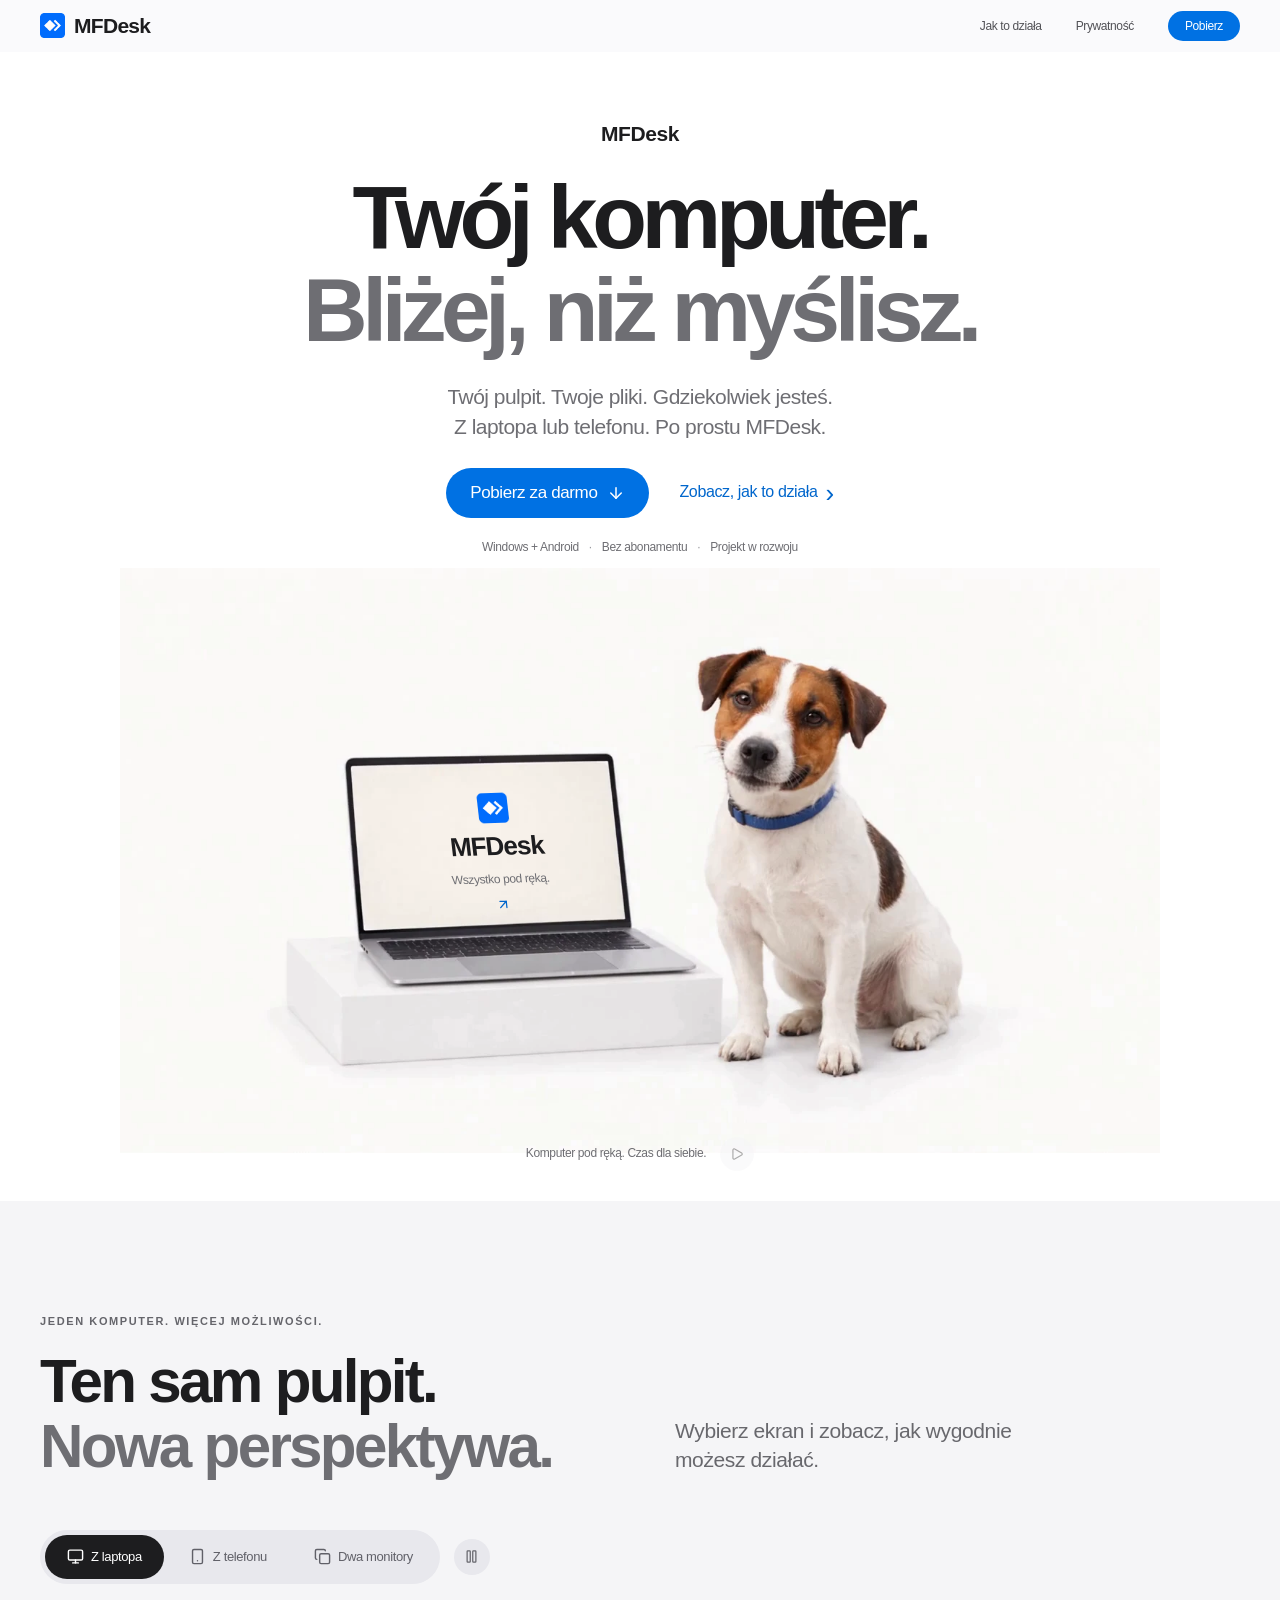
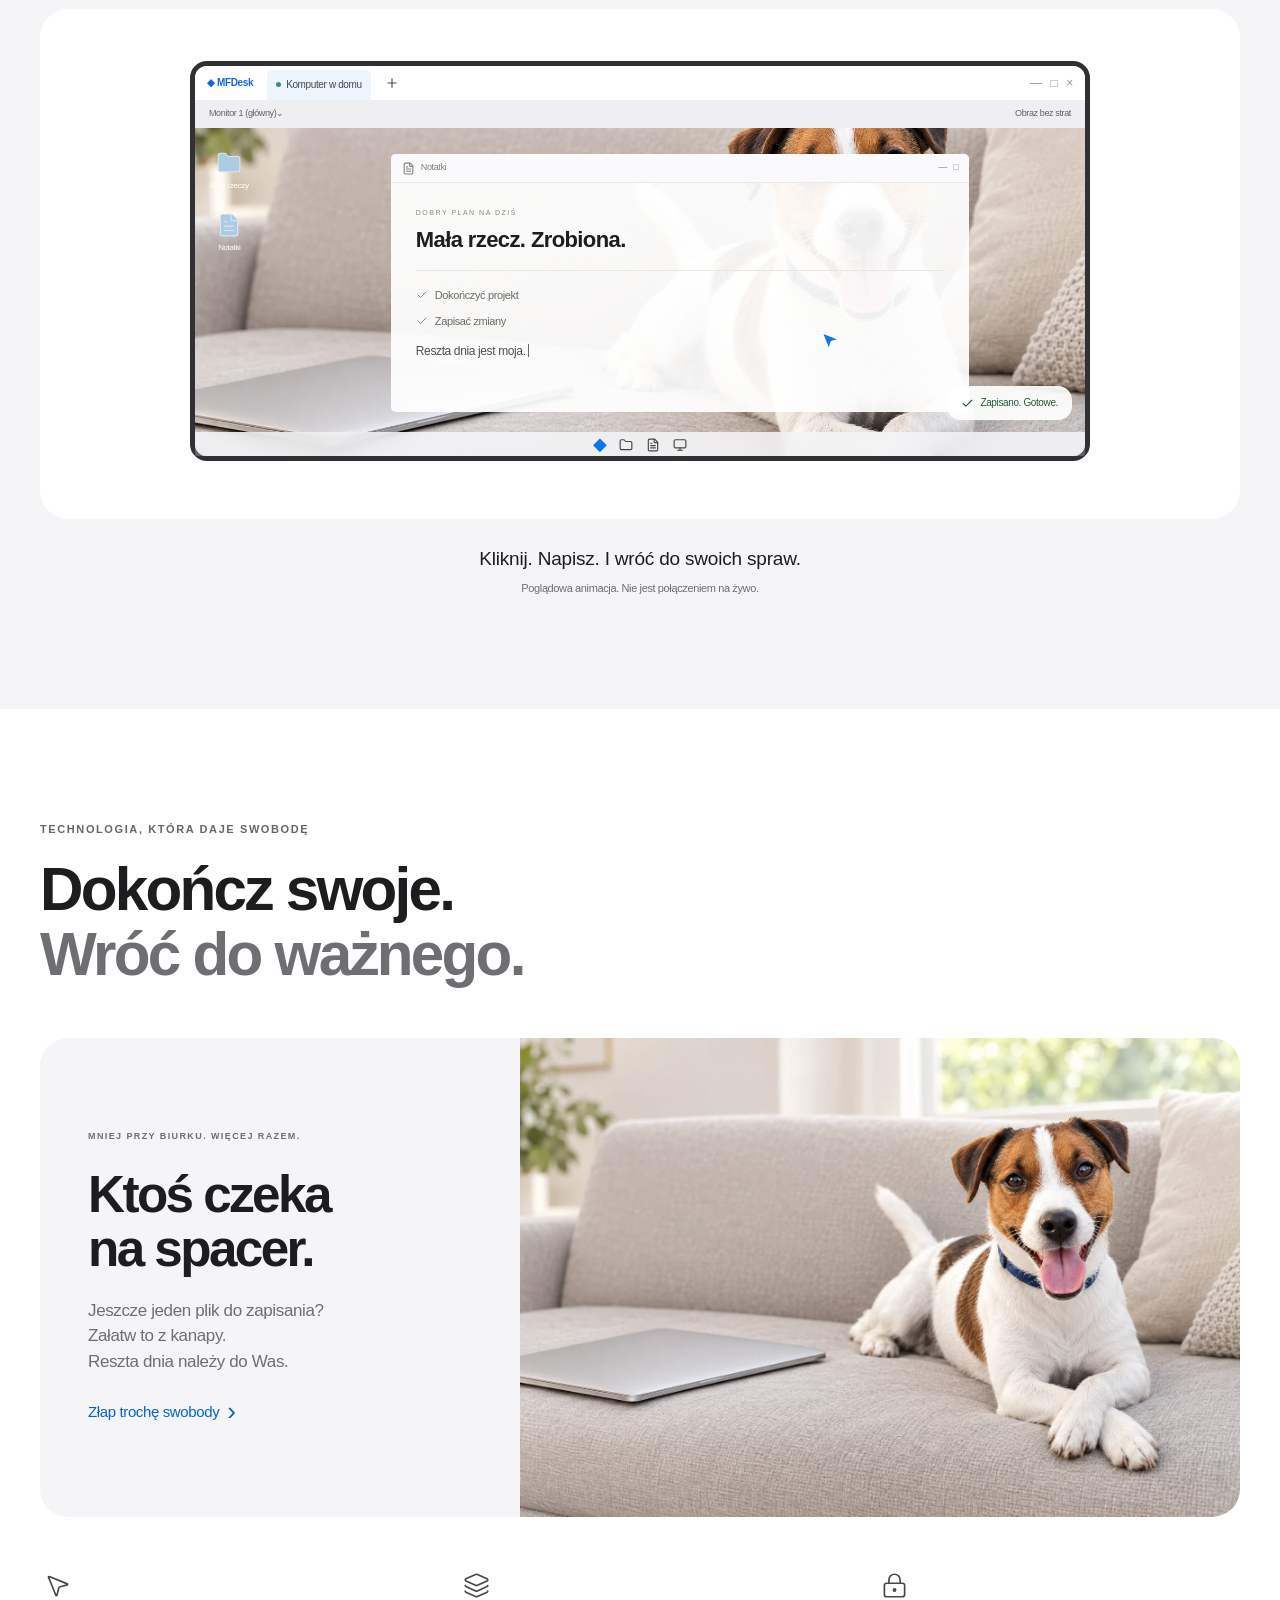
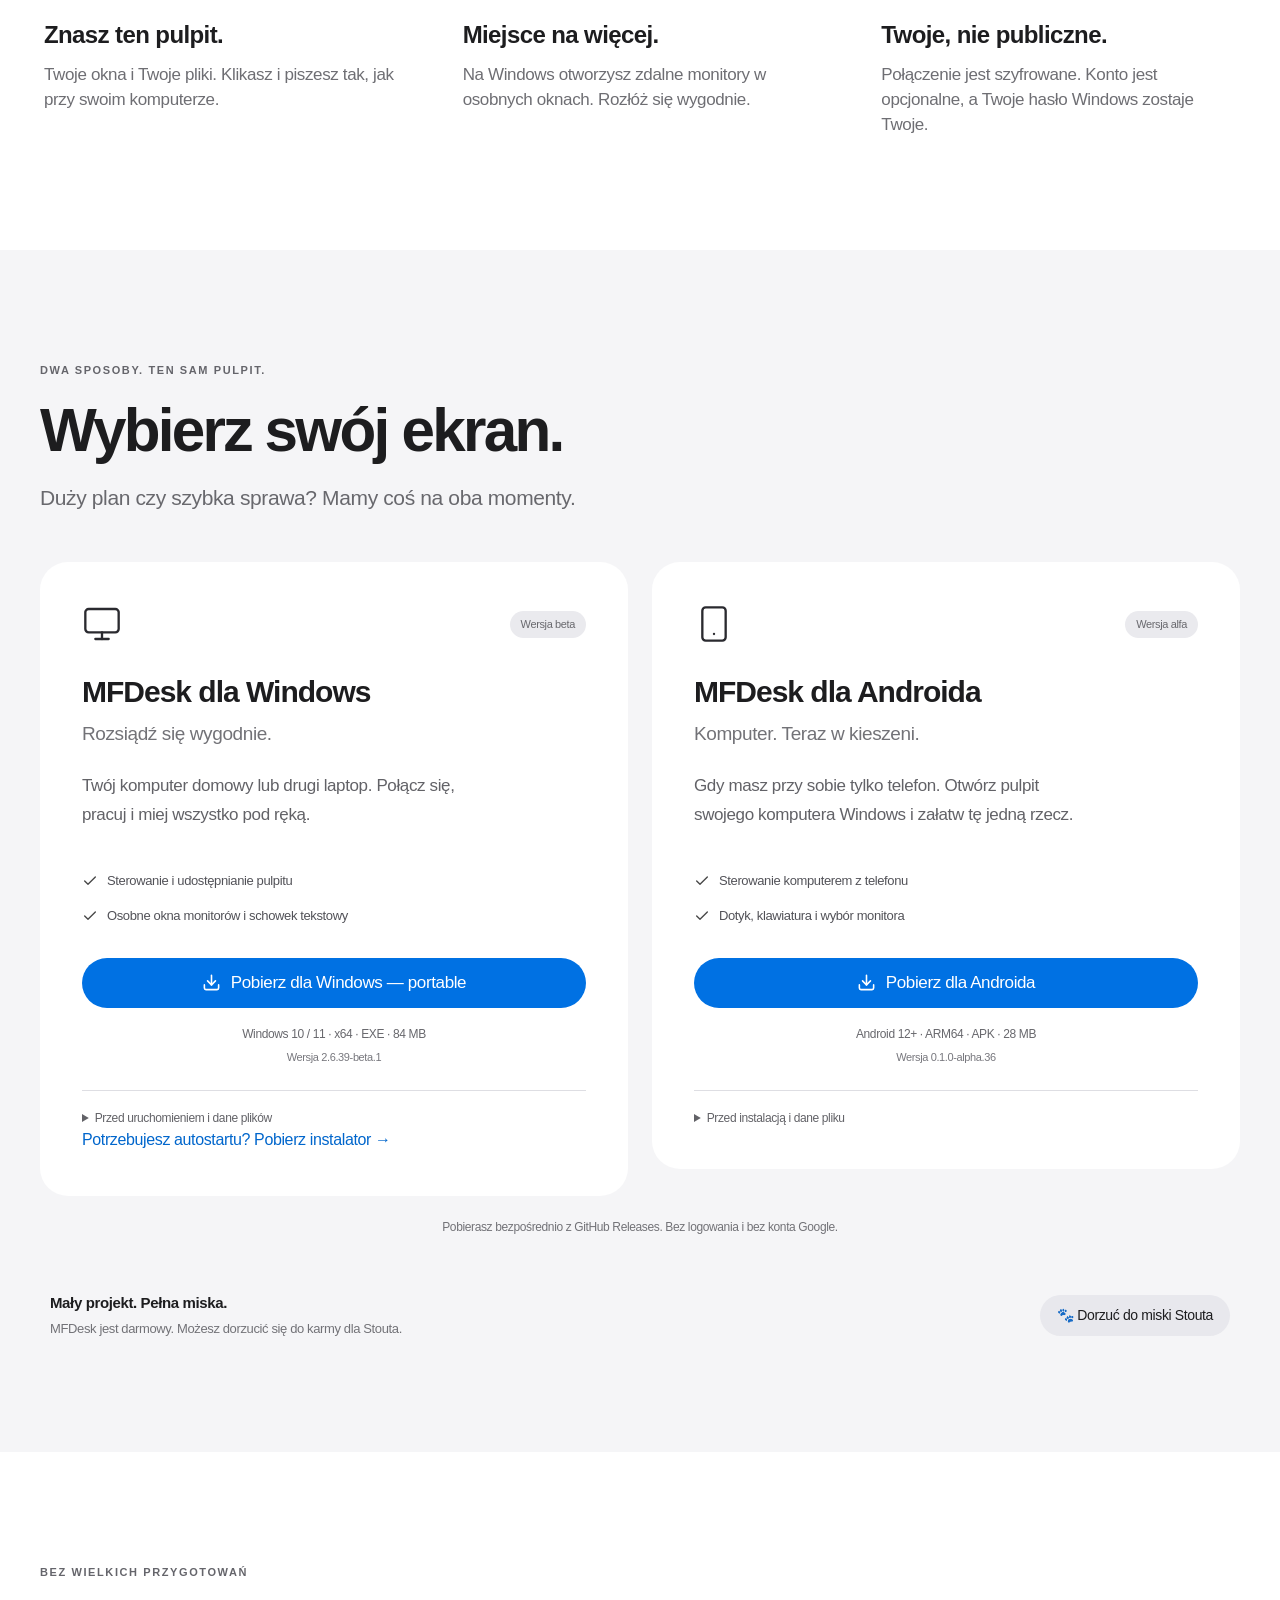
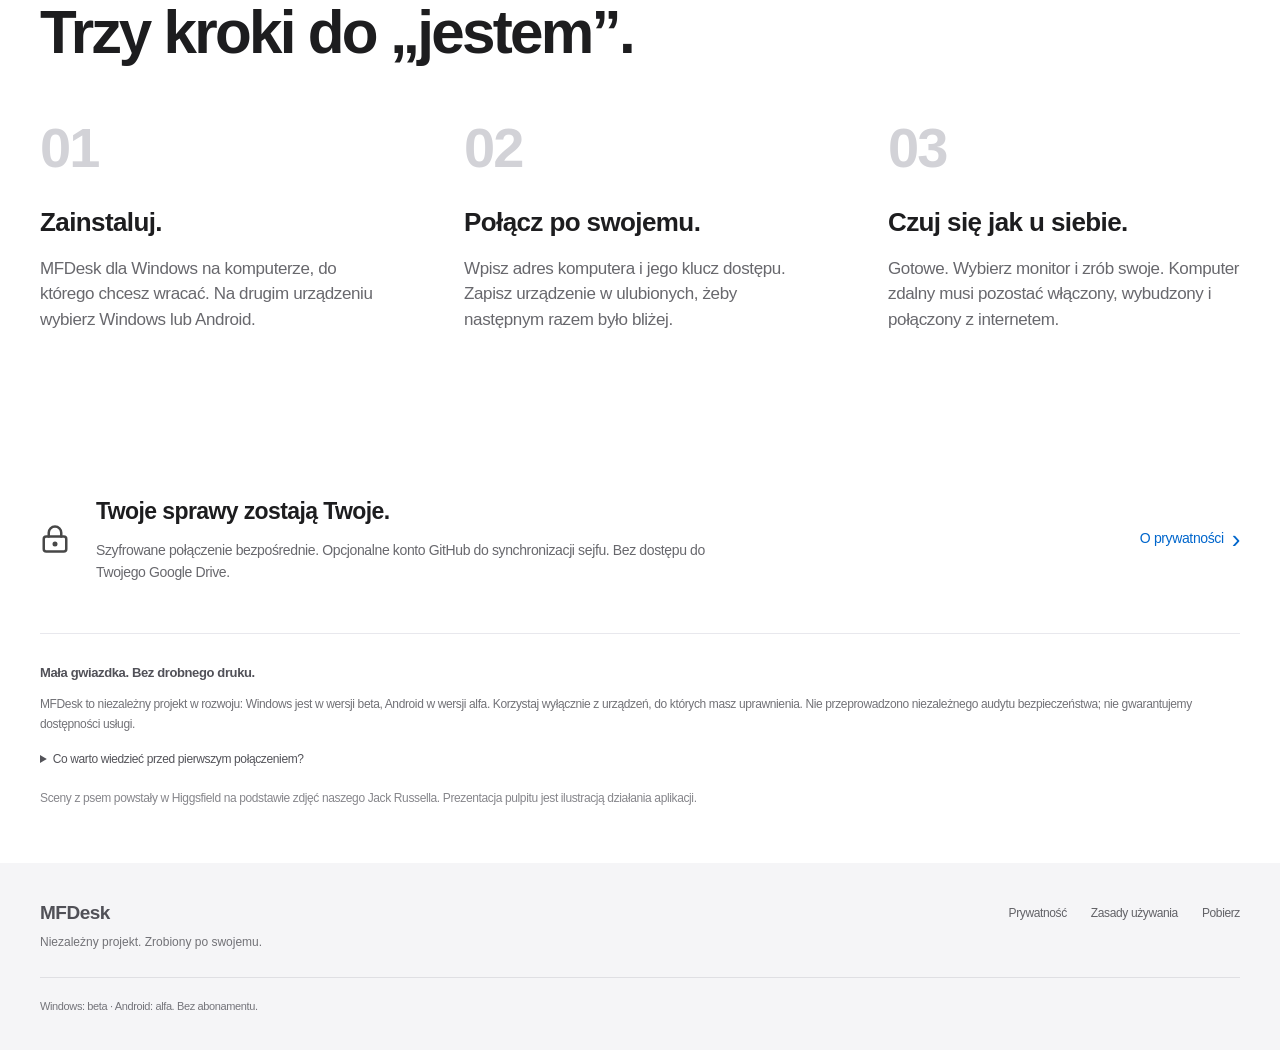
==== commit e81b7e1a: "Update MFDesk download metadata" ====
--- a/index.html
+++ b/index.html
@@ -1,2 +1,2 @@
 <!DOCTYPE html><html lang="pl"><head><meta charSet="utf-8"/><meta name="viewport" content="width=device-width, initial-scale=1"/><link rel="stylesheet" href="/_next/static/css/index.p6WvNbWk.css" data-rsc-css-href="/_next/static/css/index.p6WvNbWk.css" data-precedence="vite-rsc/importer-resources"/><link rel="modulepreload" fetchPriority="low" href="/_next/static/chunks/index-CNGZxfrT.js"/><script src="/_next/static/chunks/rolldown-runtime-C60lm6uB.js" type="module" async=""></script><script src="/_next/static/chunks/framework-D_rUT4EX.js" type="module" async=""></script><link rel="modulepreload" href="/_next/static/chunks/layout-segment-context-EGFDVGFW.js" crossorigin=""/><link rel="modulepreload" href="/_next/static/chunks/brand-logo-CJ5cJ9ZG.js" crossorigin=""/><link rel="modulepreload" href="/_next/static/chunks/dialog-C5rsB-VZ.js" crossorigin=""/><link rel="modulepreload" href="/_next/static/chunks/createLucideIcon-D7hhdOL8.js" crossorigin=""/><link rel="modulepreload" href="/_next/static/chunks/Icon-DfgLFBrD.js" crossorigin=""/><link rel="modulepreload" href="/_next/static/chunks/dog-hero--QumgRUo.js" crossorigin=""/><link rel="modulepreload" href="/_next/static/chunks/play-Lr0Ti33E.js" crossorigin=""/><link rel="modulepreload" href="/_next/static/chunks/remote-demo-O3eKciAt.js" crossorigin=""/><link rel="modulepreload" href="/_next/static/chunks/support-link-DW5IGiYo.js" crossorigin=""/><title>MFDesk — prywatny pulpit zdalny</title><meta name="description" content="Twój komputer. Bliżej, niż myślisz. MFDesk dla Windows i Androida — zdalny pulpit, wiele monitorów i swoboda bez abonamentu."/><meta property="og:title" content="MFDesk — prywatny pulpit zdalny"/><meta property="og:description" content="Twój komputer. Bliżej, niż myślisz."/><meta property="og:url" content="https://mfdesk.github.io"/><meta property="og:type" content="website"/><meta property="og:locale" content="pl_PL"/><meta property="og:image" content="https://mfdesk.github.io/og.png"/><meta property="og:image:width" content="1200"/><meta property="og:image:height" content="630"/><meta property="og:image:alt" content="MFDesk — Jack Russell obok laptopa. Twój komputer. Bliżej, niż myślisz."/><meta name="twitter:card" content="summary_large_image"/><meta name="twitter:title" content="MFDesk — prywatny pulpit zdalny"/><meta name="twitter:description" content="Twoje komputery. Pod ręką."/><meta name="twitter:image" content="https://mfdesk.github.io/og.png"/><link rel="icon" href="/mfdesk.png"/><script>Object.assign(((self[Symbol.for("vinext.navigationRuntime")]??={bootstrap:{routeManifest:null},functions:{}}).bootstrap.rsc??={rsc:[]}),{params:{},nav:{"pathname":"/","searchParams":[]}})</script><link rel="modulepreload" href="/_next/static/chunks/index-CNGZxfrT.js" />
-</head><body><a class="skip" href="#content">Przejdź do treści</a><header class="site-header"><div class="header-inner wrap"><a class="brand" href="/"><img src="/mfdesk.png" width="43" height="43" alt=""/>MFDesk</a><nav aria-label="Menu główne"><a href="/#pokaz">Jak to działa</a><a href="/privacy/">Prywatność</a><a class="nav-download" href="/#pobierz">Pobierz</a></nav></div></header><main id="content"><section class="hero wrap"><p class="eyebrow">MFDesk</p><h1>Twój komputer.<br/><span>Bliżej, niż myślisz.</span></h1><p class="lead">Twój pulpit. Twoje pliki. Gdziekolwiek jesteś.<br class="desktop-break"/> Z laptopa lub telefonu. Po prostu MFDesk.</p><div class="hero-actions"><a class="primary-link" href="#pobierz">Pobierz za darmo <svg xmlns="http://www.w3.org/2000/svg" width="18" height="18" viewBox="0 0 24 24" fill="none" stroke="currentColor" stroke-width="2" stroke-linecap="round" stroke-linejoin="round" class="lucide lucide-arrow-down" aria-hidden="true"><path d="M12 5v14"></path><path d="m19 12-7 7-7-7"></path></svg></a><a class="text-link" href="#pokaz">Zobacz, jak to działa <span aria-hidden="true">›</span></a></div><p class="hero-meta">Windows + Android <span>·</span> Bez abonamentu <span>·</span> Projekt w rozwoju</p><div class="dog-hero" data-playing="false" data-ready="false"><div class="dog-hero-media"><img src="/mfdesk-dog-loop-poster.webp" alt="Jack Russell terrier w niebieskiej obroży siedzi obok srebrnego laptopa" width="1440" height="810" fetchPriority="high"/><video poster="/mfdesk-dog-loop-poster.webp" muted="" loop="" playsInline="" preload="none" aria-hidden="true"></video><a class="hero-screen" href="#pokaz" aria-label="Poznaj działanie MFDesk"><img src="/mfdesk.png" alt="" width="28" height="28"/><strong>MFDesk</strong><span>Wszystko pod ręką.</span><svg xmlns="http://www.w3.org/2000/svg" width="24" height="24" viewBox="0 0 24 24" fill="none" stroke="currentColor" stroke-width="2" stroke-linecap="round" stroke-linejoin="round" class="lucide lucide-arrow-up-right" aria-hidden="true"><path d="M7 7h10v10"></path><path d="M7 17 17 7"></path></svg></a></div><div class="dog-hero-footer"><span>Komputer pod ręką. Czas dla siebie.</span><button type="button" class="dog-motion-button" disabled="" aria-label="Zatrzymaj animację psa" title="Ograniczenie ruchu jest włączone"><svg xmlns="http://www.w3.org/2000/svg" width="14" height="14" viewBox="0 0 24 24" fill="none" stroke="currentColor" stroke-width="2" stroke-linecap="round" stroke-linejoin="round" class="lucide lucide-play" aria-hidden="true"><path d="M5 5a2 2 0 0 1 3.008-1.728l11.997 6.998a2 2 0 0 1 .003 3.458l-12 7A2 2 0 0 1 5 19z"></path></svg></button></div></div></section><section class="showcase-section section-space" aria-labelledby="showcase-title"><div class="wrap"><div class="section-heading"><p class="eyebrow">JEDEN KOMPUTER. WIĘCEJ MOŻLIWOŚCI.</p><h2 id="showcase-title">Ten sam pulpit.<br/><span>Nowa perspektywa.</span></h2><p>Wybierz ekran i zobacz, jak wygodnie możesz działać.</p></div><div class="demo" id="pokaz" data-playing="false" data-scene="0"><div class="demo-controls"><div class="demo-tabs" role="tablist" aria-label="Sposoby korzystania z MFDesk"><button type="button" role="tab" id="demo-tab-0" aria-controls="demo-panel" aria-selected="true" tabindex="0"><svg xmlns="http://www.w3.org/2000/svg" width="17" height="17" viewBox="0 0 24 24" fill="none" stroke="currentColor" stroke-width="2" stroke-linecap="round" stroke-linejoin="round" class="lucide lucide-monitor" aria-hidden="true"><rect width="20" height="14" x="2" y="3" rx="2"></rect><line x1="8" x2="16" y1="21" y2="21"></line><line x1="12" x2="12" y1="17" y2="21"></line></svg>Z laptopa</button><button type="button" role="tab" id="demo-tab-1" aria-controls="demo-panel" aria-selected="false" tabindex="-1"><svg xmlns="http://www.w3.org/2000/svg" width="17" height="17" viewBox="0 0 24 24" fill="none" stroke="currentColor" stroke-width="2" stroke-linecap="round" stroke-linejoin="round" class="lucide lucide-smartphone" aria-hidden="true"><rect width="14" height="20" x="5" y="2" rx="2" ry="2"></rect><path d="M12 18h.01"></path></svg>Z telefonu</button><button type="button" role="tab" id="demo-tab-2" aria-controls="demo-panel" aria-selected="false" tabindex="-1"><svg xmlns="http://www.w3.org/2000/svg" width="17" height="17" viewBox="0 0 24 24" fill="none" stroke="currentColor" stroke-width="2" stroke-linecap="round" stroke-linejoin="round" class="lucide lucide-copy" aria-hidden="true"><rect width="14" height="14" x="8" y="8" rx="2" ry="2"></rect><path d="M4 16c-1.1 0-2-.9-2-2V4c0-1.1.9-2 2-2h10c1.1 0 2 .9 2 2"></path></svg>Dwa monitory</button></div><button type="button" class="motion-button" aria-label="Wstrzymaj animację" disabled="" title="Animacja wyłączona zgodnie z ustawieniem ograniczenia ruchu"><svg xmlns="http://www.w3.org/2000/svg" width="15" height="15" viewBox="0 0 24 24" fill="none" stroke="currentColor" stroke-width="2" stroke-linecap="round" stroke-linejoin="round" class="lucide lucide-play" aria-hidden="true"><path d="M5 5a2 2 0 0 1 3.008-1.728l11.997 6.998a2 2 0 0 1 .003 3.458l-12 7A2 2 0 0 1 5 19z"></path></svg></button></div><div class="demo-stage" id="demo-panel" role="tabpanel" aria-labelledby="demo-tab-0" tabindex="0"><div class="demo-composition"><div class="remote-window"><div class="remote-title"><b>◆ MFDesk</b><span class="remote-tab"><i></i> Komputer w domu</span><svg xmlns="http://www.w3.org/2000/svg" width="14" height="14" viewBox="0 0 24 24" fill="none" stroke="currentColor" stroke-width="2" stroke-linecap="round" stroke-linejoin="round" class="lucide lucide-plus" aria-hidden="true"><path d="M5 12h14"></path><path d="M12 5v14"></path></svg><span class="window-controls">—   □   ×</span></div><div class="remote-tools"><span>Monitor 1 (główny)⌄</span><span>Obraz bez strat</span></div><div class="sample-desktop" aria-hidden="true"><div class="sample-sidebar"><svg xmlns="http://www.w3.org/2000/svg" width="24" height="24" viewBox="0 0 24 24" fill="none" stroke="currentColor" stroke-width="2" stroke-linecap="round" stroke-linejoin="round" class="lucide lucide-folder" aria-hidden="true"><path d="M20 20a2 2 0 0 0 2-2V8a2 2 0 0 0-2-2h-7.9a2 2 0 0 1-1.69-.9L9.6 3.9A2 2 0 0 0 7.93 3H4a2 2 0 0 0-2 2v13a2 2 0 0 0 2 2Z"></path></svg><span>Moje rzeczy</span><svg xmlns="http://www.w3.org/2000/svg" width="24" height="24" viewBox="0 0 24 24" fill="none" stroke="currentColor" stroke-width="2" stroke-linecap="round" stroke-linejoin="round" class="lucide lucide-file-text" aria-hidden="true"><path d="M6 22a2 2 0 0 1-2-2V4a2 2 0 0 1 2-2h8a2.4 2.4 0 0 1 1.704.706l3.588 3.588A2.4 2.4 0 0 1 20 8v12a2 2 0 0 1-2 2z"></path><path d="M14 2v5a1 1 0 0 0 1 1h5"></path><path d="M10 9H8"></path><path d="M16 13H8"></path><path d="M16 17H8"></path></svg><span>Notatki</span></div><div class="sample-window"><div class="sample-window-bar"><svg xmlns="http://www.w3.org/2000/svg" width="13" height="13" viewBox="0 0 24 24" fill="none" stroke="currentColor" stroke-width="2" stroke-linecap="round" stroke-linejoin="round" class="lucide lucide-file-text" aria-hidden="true"><path d="M6 22a2 2 0 0 1-2-2V4a2 2 0 0 1 2-2h8a2.4 2.4 0 0 1 1.704.706l3.588 3.588A2.4 2.4 0 0 1 20 8v12a2 2 0 0 1-2 2z"></path><path d="M14 2v5a1 1 0 0 0 1 1h5"></path><path d="M10 9H8"></path><path d="M16 13H8"></path><path d="M16 17H8"></path></svg>Notatki<span>—   □</span></div><div class="sample-document"><span class="document-kicker">DOBRY PLAN NA DZIŚ</span><strong>Mała rzecz. Zrobiona.</strong><div class="doc-rule"></div><p class="doc-check"><svg xmlns="http://www.w3.org/2000/svg" width="24" height="24" viewBox="0 0 24 24" fill="none" stroke="currentColor" stroke-width="2" stroke-linecap="round" stroke-linejoin="round" class="lucide lucide-check" aria-hidden="true"><path d="M20 6 9 17l-5-5"></path></svg>Dokończyć projekt</p><p class="doc-check"><svg xmlns="http://www.w3.org/2000/svg" width="24" height="24" viewBox="0 0 24 24" fill="none" stroke="currentColor" stroke-width="2" stroke-linecap="round" stroke-linejoin="round" class="lucide lucide-check" aria-hidden="true"><path d="M20 6 9 17l-5-5"></path></svg>Zapisać zmiany</p><div class="typed-line"><span>Reszta dnia jest moja.</span><i></i></div></div></div><svg xmlns="http://www.w3.org/2000/svg" width="24" height="24" viewBox="0 0 24 24" fill="#0876ec" stroke="white" stroke-width="2" stroke-linecap="round" stroke-linejoin="round" class="lucide lucide-mouse-pointer2 lucide-mouse-pointer-2 demo-cursor" aria-hidden="true"><path d="M4.037 4.688a.495.495 0 0 1 .651-.651l16 6.5a.5.5 0 0 1-.063.947l-6.124 1.58a2 2 0 0 0-1.438 1.435l-1.579 6.126a.5.5 0 0 1-.947.063z"></path></svg><div class="demo-dock"><span>◆</span><svg xmlns="http://www.w3.org/2000/svg" width="24" height="24" viewBox="0 0 24 24" fill="none" stroke="currentColor" stroke-width="2" stroke-linecap="round" stroke-linejoin="round" class="lucide lucide-folder" aria-hidden="true"><path d="M20 20a2 2 0 0 0 2-2V8a2 2 0 0 0-2-2h-7.9a2 2 0 0 1-1.69-.9L9.6 3.9A2 2 0 0 0 7.93 3H4a2 2 0 0 0-2 2v13a2 2 0 0 0 2 2Z"></path></svg><svg xmlns="http://www.w3.org/2000/svg" width="24" height="24" viewBox="0 0 24 24" fill="none" stroke="currentColor" stroke-width="2" stroke-linecap="round" stroke-linejoin="round" class="lucide lucide-file-text" aria-hidden="true"><path d="M6 22a2 2 0 0 1-2-2V4a2 2 0 0 1 2-2h8a2.4 2.4 0 0 1 1.704.706l3.588 3.588A2.4 2.4 0 0 1 20 8v12a2 2 0 0 1-2 2z"></path><path d="M14 2v5a1 1 0 0 0 1 1h5"></path><path d="M10 9H8"></path><path d="M16 13H8"></path><path d="M16 17H8"></path></svg><svg xmlns="http://www.w3.org/2000/svg" width="24" height="24" viewBox="0 0 24 24" fill="none" stroke="currentColor" stroke-width="2" stroke-linecap="round" stroke-linejoin="round" class="lucide lucide-monitor" aria-hidden="true"><rect width="20" height="14" x="2" y="3" rx="2"></rect><line x1="8" x2="16" y1="21" y2="21"></line><line x1="12" x2="12" y1="17" y2="21"></line></svg></div><div class="saved-toast"><svg xmlns="http://www.w3.org/2000/svg" width="24" height="24" viewBox="0 0 24 24" fill="none" stroke="currentColor" stroke-width="2" stroke-linecap="round" stroke-linejoin="round" class="lucide lucide-check" aria-hidden="true"><path d="M20 6 9 17l-5-5"></path></svg> Zapisano. Gotowe.</div></div></div></div></div><div class="demo-caption"><p>Kliknij. Napisz. I wróć do swoich spraw.</p><span>Poglądowa animacja. Nie jest połączeniem na żywo.</span></div></div></div></section><section class="everyday section-space" aria-labelledby="everyday-title"><div class="wrap"><div class="section-heading"><p class="eyebrow">TECHNOLOGIA, KTÓRA DAJE SWOBODĘ</p><h2 id="everyday-title">Dokończ swoje.<br/><span>Wróć do ważnego.</span></h2></div><div class="lifestyle-card"><div class="lifestyle-copy"><p class="small-label">MNIEJ PRZY BIURKU. WIĘCEJ RAZEM.</p><h3>Ktoś czeka<br/>na spacer.</h3><p>Jeszcze jeden plik do zapisania?<br/>Załatw to z kanapy.<br/>Reszta dnia należy do Was.</p><a class="text-link" href="#pobierz">Złap trochę swobody <span aria-hidden="true">›</span></a></div><img src="/mfdesk-dog-home.webp" alt="Jack Russell terrier odpoczywa na jasnej kanapie obok zamkniętego laptopa" width="1600" height="1063" loading="lazy"/></div><div class="benefit-grid"><article><svg xmlns="http://www.w3.org/2000/svg" width="24" height="24" viewBox="0 0 24 24" fill="none" stroke="currentColor" stroke-width="2" stroke-linecap="round" stroke-linejoin="round" class="lucide lucide-mouse-pointer2 lucide-mouse-pointer-2" aria-hidden="true"><path d="M4.037 4.688a.495.495 0 0 1 .651-.651l16 6.5a.5.5 0 0 1-.063.947l-6.124 1.58a2 2 0 0 0-1.438 1.435l-1.579 6.126a.5.5 0 0 1-.947.063z"></path></svg><h3>Znasz ten pulpit.</h3><p>Twoje okna i Twoje pliki. Klikasz i piszesz tak, jak przy swoim komputerze.</p></article><article><svg xmlns="http://www.w3.org/2000/svg" width="24" height="24" viewBox="0 0 24 24" fill="none" stroke="currentColor" stroke-width="2" stroke-linecap="round" stroke-linejoin="round" class="lucide lucide-layers" aria-hidden="true"><path d="M12.83 2.18a2 2 0 0 0-1.66 0L2.6 6.08a1 1 0 0 0 0 1.83l8.58 3.91a2 2 0 0 0 1.66 0l8.58-3.9a1 1 0 0 0 0-1.83z"></path><path d="M2 12a1 1 0 0 0 .58.91l8.6 3.91a2 2 0 0 0 1.65 0l8.58-3.9A1 1 0 0 0 22 12"></path><path d="M2 17a1 1 0 0 0 .58.91l8.6 3.91a2 2 0 0 0 1.65 0l8.58-3.9A1 1 0 0 0 22 17"></path></svg><h3>Miejsce na więcej.</h3><p>Na Windows otworzysz zdalne monitory w osobnych oknach. Rozłóż się wygodnie.</p></article><article><svg xmlns="http://www.w3.org/2000/svg" width="24" height="24" viewBox="0 0 24 24" fill="none" stroke="currentColor" stroke-width="2" stroke-linecap="round" stroke-linejoin="round" class="lucide lucide-lock-keyhole" aria-hidden="true"><circle cx="12" cy="16" r="1"></circle><rect x="3" y="10" width="18" height="12" rx="2"></rect><path d="M7 10V7a5 5 0 0 1 10 0v3"></path></svg><h3>Twoje, nie publiczne.</h3><p>Połączenie jest szyfrowane. Konto jest opcjonalne, a Twoje hasło Windows zostaje Twoje.</p></article></div></div></section><section id="pobierz" class="download-section section-space" aria-labelledby="download-title"><div class="wrap"><div class="section-heading"><p class="eyebrow">DWA SPOSOBY. TEN SAM PULPIT.</p><h2 id="download-title">Wybierz swój ekran.</h2><p>Duży plan czy szybka sprawa? Mamy coś na oba momenty.</p></div><div class="download-grid"><article id="windows" class="download-card" aria-labelledby="windows-title"><div class="platform-top"><svg xmlns="http://www.w3.org/2000/svg" width="24" height="24" viewBox="0 0 24 24" fill="none" stroke="currentColor" stroke-width="2" stroke-linecap="round" stroke-linejoin="round" class="lucide lucide-monitor platform-icon" aria-hidden="true"><rect width="20" height="14" x="2" y="3" rx="2"></rect><line x1="8" x2="16" y1="21" y2="21"></line><line x1="12" x2="12" y1="17" y2="21"></line></svg><span class="release-badge">Wersja beta</span></div><h3 id="windows-title">MFDesk dla Windows</h3><p class="platform-tagline">Rozsiądź się wygodnie.</p><p class="platform-description">Twój komputer domowy lub drugi laptop. Połącz się, pracuj i miej wszystko pod ręką.</p><ul class="platform-features"><li><svg xmlns="http://www.w3.org/2000/svg" width="24" height="24" viewBox="0 0 24 24" fill="none" stroke="currentColor" stroke-width="2" stroke-linecap="round" stroke-linejoin="round" class="lucide lucide-check" aria-hidden="true"><path d="M20 6 9 17l-5-5"></path></svg>Sterowanie i udostępnianie pulpitu</li><li><svg xmlns="http://www.w3.org/2000/svg" width="24" height="24" viewBox="0 0 24 24" fill="none" stroke="currentColor" stroke-width="2" stroke-linecap="round" stroke-linejoin="round" class="lucide lucide-check" aria-hidden="true"><path d="M20 6 9 17l-5-5"></path></svg>Osobne okna monitorów i schowek tekstowy</li></ul><a class="primary-link download-button" href="https://github.com/mfdesk/mfdesk.github.io/releases/download/v2.6.38-beta.1/MFDesk-Portable-2.6.38-beta.1.exe" aria-describedby="windows-meta"><svg xmlns="http://www.w3.org/2000/svg" width="19" height="19" viewBox="0 0 24 24" fill="none" stroke="currentColor" stroke-width="2" stroke-linecap="round" stroke-linejoin="round" class="lucide lucide-download" aria-hidden="true"><path d="M12 15V3"></path><path d="M21 15v4a2 2 0 0 1-2 2H5a2 2 0 0 1-2-2v-4"></path><path d="m7 10 5 5 5-5"></path></svg>Pobierz dla Windows — portable</a><p class="platform-meta" id="windows-meta">Windows 10 / 11 · x64 · EXE · <!-- -->84<!-- --> MB</p><p class="release-version">Wersja <!-- -->2.6.38-beta.1</p><details class="download-integrity"><summary>Przed uruchomieniem i dane plików</summary><p>Portable działa bez instalacji i nie dodaje usługi ani autostartu. Dane zapisuje na tym koncie Windows w folderze MFDesk-Portable. Udostępnianie wymaga uruchomionej aplikacji i zalogowanej sesji Windows. Dostęp po restarcie lub wylogowaniu wymaga instalacji. Portable i wersja instalowana mają osobne profile.</p><p>Pliki nie mają jeszcze podpisu wydawcy — Windows może je zablokować. Portable nie omija Smart App Control. Nie wyłączaj ochrony systemu, aby uruchomić aplikację.</p><p>MFDesk-Portable-2.6.38-beta.1.exe</p><p>SHA-256: F9176C4F3E882B85D83689C2DD0C5BBF7590FC881590A47AF53795EFD17DC9C4</p><p>Instalator (osobna opcja):</p><p>MFDesk-Setup-2.6.38-beta.1.exe</p><p>SHA-256: E019881BE485D02040359ABC83F0AD8E2AA6CB60697CF99865D1E6B749C68A99</p></details><p id="windows-installer"><a class="text-link" href="https://github.com/mfdesk/mfdesk.github.io/releases/download/v2.6.38-beta.1/MFDesk-Setup-2.6.38-beta.1.exe">Potrzebujesz autostartu? Pobierz instalator →</a></p></article><article id="android" class="download-card" aria-labelledby="android-title"><div class="platform-top"><svg xmlns="http://www.w3.org/2000/svg" width="24" height="24" viewBox="0 0 24 24" fill="none" stroke="currentColor" stroke-width="2" stroke-linecap="round" stroke-linejoin="round" class="lucide lucide-smartphone platform-icon" aria-hidden="true"><rect width="14" height="20" x="5" y="2" rx="2" ry="2"></rect><path d="M12 18h.01"></path></svg><span class="release-badge">Wersja alfa</span></div><h3 id="android-title">MFDesk dla Androida</h3><p class="platform-tagline">Komputer. Teraz w kieszeni.</p><p class="platform-description">Gdy masz przy sobie tylko telefon. Otwórz pulpit swojego komputera Windows i załatw tę jedną rzecz.</p><ul class="platform-features"><li><svg xmlns="http://www.w3.org/2000/svg" width="24" height="24" viewBox="0 0 24 24" fill="none" stroke="currentColor" stroke-width="2" stroke-linecap="round" stroke-linejoin="round" class="lucide lucide-check" aria-hidden="true"><path d="M20 6 9 17l-5-5"></path></svg>Sterowanie komputerem z telefonu</li><li><svg xmlns="http://www.w3.org/2000/svg" width="24" height="24" viewBox="0 0 24 24" fill="none" stroke="currentColor" stroke-width="2" stroke-linecap="round" stroke-linejoin="round" class="lucide lucide-check" aria-hidden="true"><path d="M20 6 9 17l-5-5"></path></svg>Dotyk, klawiatura i wybór monitora</li></ul><a class="primary-link download-button" href="https://github.com/mfdesk/mfdesk.github.io/releases/download/android-v0.1.0-alpha.36/MFDesk-Android-0.1.0-alpha.36-arm64.apk" aria-describedby="android-meta"><svg xmlns="http://www.w3.org/2000/svg" width="19" height="19" viewBox="0 0 24 24" fill="none" stroke="currentColor" stroke-width="2" stroke-linecap="round" stroke-linejoin="round" class="lucide lucide-download" aria-hidden="true"><path d="M12 15V3"></path><path d="M21 15v4a2 2 0 0 1-2 2H5a2 2 0 0 1-2-2v-4"></path><path d="m7 10 5 5 5-5"></path></svg>Pobierz dla Androida</a><p class="platform-meta" id="android-meta">Android 12+ · ARM64 · APK · <!-- -->28<!-- --> MB</p><p class="release-version">Wersja <!-- -->0.1.0-alpha.36</p><details class="download-integrity"><summary>Przed instalacją i dane pliku</summary><p>APK instalujesz poza Google Play. Android poprosi o zgodę na instalację z wybranego źródła. To wczesna wersja do sterowania Windows — nie udostępnia ekranu telefonu.</p><p>MFDesk-Android-0.1.0-alpha.36-arm64.apk</p><p>SHA-256: <code>27DA7FA0252B86492F89A4A350E0D4B50AE1F7B328D44DE885A802757CD3D4B4</code></p><a href="https://github.com/mfdesk/mfdesk.github.io/releases/tag/android-v0.1.0-alpha.36" target="_blank" rel="noopener noreferrer">Informacje o wydaniu <svg xmlns="http://www.w3.org/2000/svg" width="14" height="14" viewBox="0 0 24 24" fill="none" stroke="currentColor" stroke-width="2" stroke-linecap="round" stroke-linejoin="round" class="lucide lucide-arrow-up-right" aria-hidden="true"><path d="M7 7h10v10"></path><path d="M7 17 17 7"></path></svg></a></details></article></div><p class="download-note">Pobierasz bezpośrednio z GitHub Releases. Bez logowania i bez konta Google.</p><div class="support-strip"><p>Mały projekt. Pełna miska.<span>MFDesk jest darmowy. Możesz dorzucić się do karmy dla Stouta.</span></p><div class="support-row"><button type="button" tabindex="0" data-base-ui-click-trigger="" id="base-ui-_R_3t4bi_" aria-haspopup="dialog" aria-expanded="false" data-slot="dialog-trigger" class="support-link">🐾 Dorzuć do miski Stouta</button></div></div></div></section><section class="start-section section-space" aria-labelledby="start-title"><div class="wrap"><div class="section-heading"><p class="eyebrow">BEZ WIELKICH PRZYGOTOWAŃ</p><h2 id="start-title">Trzy kroki do „jestem”.</h2></div><ol class="steps"><li><span class="step-number">01</span><h3>Zainstaluj.</h3><p>MFDesk dla Windows na komputerze, do którego chcesz wracać. Na drugim urządzeniu wybierz Windows lub Android.</p></li><li><span class="step-number">02</span><h3>Połącz po swojemu.</h3><p>Wpisz adres komputera i jego klucz dostępu. Zapisz urządzenie w ulubionych, żeby następnym razem było bliżej.</p></li><li><span class="step-number">03</span><h3>Czuj się jak u siebie.</h3><p>Gotowe. Wybierz monitor i zrób swoje. Komputer zdalny musi pozostać włączony, wybudzony i połączony z internetem.</p></li></ol></div></section><section class="privacy-band wrap" aria-labelledby="privacy-title"><svg xmlns="http://www.w3.org/2000/svg" width="30" height="30" viewBox="0 0 24 24" fill="none" stroke="currentColor" stroke-width="2" stroke-linecap="round" stroke-linejoin="round" class="lucide lucide-lock-keyhole" aria-hidden="true"><circle cx="12" cy="16" r="1"></circle><rect x="3" y="10" width="18" height="12" rx="2"></rect><path d="M7 10V7a5 5 0 0 1 10 0v3"></path></svg><div><h2 id="privacy-title">Twoje sprawy zostają Twoje.</h2><p>Szyfrowane połączenie bezpośrednie. Opcjonalne konto GitHub do synchronizacji sejfu. Bez dostępu do Twojego Google Drive.</p></div><a class="text-link" href="/privacy/">O prywatności <span aria-hidden="true">›</span></a></section><aside class="honest-notes wrap"><h2>Mała gwiazdka. Bez drobnego druku.</h2><p>MFDesk to niezależny projekt w rozwoju: Windows jest w wersji beta, Android w wersji alfa. Korzystaj wyłącznie z urządzeń, do których masz uprawnienia. Nie przeprowadzono niezależnego audytu bezpieczeństwa; nie gwarantujemy dostępności usługi.</p><details><summary>Co warto wiedzieć przed pierwszym połączeniem?</summary><ul><li>Zaktualizuj oba urządzenia: własna sygnalizacja wymaga Windows 2.6.16 lub nowszego i Androida alfa 11 lub nowszego. Pośrednik TURN wymaga zalogowanego, zatwierdzonego konta; niektóre sieci i limity usług nadal mogą uniemożliwić połączenie.</li><li>Ekran logowania Windows, UAC i powrót po restarcie to funkcje testowe. Uśpionego komputera MFDesk nie wybudza przez internet.</li><li>Konto GitHub wymaga zatwierdzenia rejestracji. Zaszyfrowany sejf przechowujemy w Cloudflare D1 (UE), bez Google Drive i Apps Script.</li><li>Android odczytuje istniejący sejf. Nie obsługuje przesyłania plików ani historii schowka Win+V.</li></ul></details><p class="image-credit">Sceny z psem powstały w Higgsfield na podstawie zdjęć naszego Jack Russella. Prezentacja pulpitu jest ilustracją działania aplikacji.</p></aside></main><footer><div class="footer-inner wrap"><div class="footer-brand">MFDesk<span>Niezależny projekt. Zrobiony po swojemu.</span></div><div class="footer-links"><a href="/privacy/">Prywatność</a><a href="/terms/">Zasady używania</a><a href="/#pobierz">Pobierz</a></div><p>Windows: beta · Android: alfa. Bez abonamentu.</p></div></footer><script type="module" src="/_next/static/chunks/index-CNGZxfrT.js" id="_R_" async=""></script><script>((self[Symbol.for("vinext.navigationRuntime")]??={bootstrap:{routeManifest:null},functions:{}}).bootstrap.rsc??={rsc:[]}).rsc.push("0:{\"page:/\":\"$L1\",\"layout:/\":\"$L2\",\"route:/\":\"$L3\",\"__route\":\"route:/\",\"__interceptionContext\":null,\"__layoutIds\":[\"layout:/\"],\"__rootLayout\":\"/\",\"__bfcacheSegmentIdentities\":{\"layout:/\":\"[\\\"layout\\\",\\\"layout:/\\\",\\\"root-boundary:/\\\",\\\"\\\"]\",\"page:/\":\"[\\\"page\\\",\\\"page:/\\\",\\\"root-boundary:/\\\",\\\"\\\"]\"},\"__srcPage\":[\"page\"],\"__layoutFlags\":{\"layout:/\":\"s\"},\"__artifactCompatibility\":{\"schemaVersion\":1,\"graphVersion\":\"app-route-graph:1177fd80f83fa7b0\",\"deploymentVersion\":\"4b482a97-71c3-4eae-9f3c-3f9a67c90bca\",\"appElementsSchemaVersion\":1,\"rscPayloadSchemaVersion\":1,\"rootBoundaryId\":\"/\",\"renderEpoch\":null}}\n")</script><script>((self[Symbol.for("vinext.navigationRuntime")]??={bootstrap:{routeManifest:null},functions:{}}).bootstrap.rsc??={rsc:[]}).rsc.push("4:I[\"f672c007af10\",[],\"BrandLogo\",1]\n")</script><script>((self[Symbol.for("vinext.navigationRuntime")]??={bootstrap:{routeManifest:null},functions:{}}).bootstrap.rsc??={rsc:[]}).rsc.push("5:I[\"cbf257e34144\",[],\"Children\",1]\n")</script><script>((self[Symbol.for("vinext.navigationRuntime")]??={bootstrap:{routeManifest:null},functions:{}}).bootstrap.rsc??={rsc:[]}).rsc.push("6:I[\"a3c9f3c4d13c\",[],\"GlobalErrorBoundary\",1]\n")</script><script>((self[Symbol.for("vinext.navigationRuntime")]??={bootstrap:{routeManifest:null},functions:{}}).bootstrap.rsc??={rsc:[]}).rsc.push("7:I[\"fb3231adb96d\",[],\"default\",1]\n")</script><script>((self[Symbol.for("vinext.navigationRuntime")]??={bootstrap:{routeManifest:null},functions:{}}).bootstrap.rsc??={rsc:[]}).rsc.push("8:I[\"a3c9f3c4d13c\",[],\"ErrorBoundary\",1]\n")</script><script>((self[Symbol.for("vinext.navigationRuntime")]??={bootstrap:{routeManifest:null},functions:{}}).bootstrap.rsc??={rsc:[]}).rsc.push("9:I[\"caf66367e8dd\",[],\"LayoutSegmentProvider\",1]\n")</script><script>((self[Symbol.for("vinext.navigationRuntime")]??={bootstrap:{routeManifest:null},functions:{}}).bootstrap.rsc??={rsc:[]}).rsc.push("a:I[\"cbf257e34144\",[],\"Slot\",1]\n")</script><script>((self[Symbol.for("vinext.navigationRuntime")]??={bootstrap:{routeManifest:null},functions:{}}).bootstrap.rsc??={rsc:[]}).rsc.push("b:I[\"a3c9f3c4d13c\",[],\"NotFoundBoundary\",1]\n")</script><script>((self[Symbol.for("vinext.navigationRuntime")]??={bootstrap:{routeManifest:null},functions:{}}).bootstrap.rsc??={rsc:[]}).rsc.push("c:I[\"3a29bbfba6d5\",[],\"AppRouterScrollTarget\",1]\n")</script><script>((self[Symbol.for("vinext.navigationRuntime")]??={bootstrap:{routeManifest:null},functions:{}}).bootstrap.rsc??={rsc:[]}).rsc.push("d:I[\"a3c9f3c4d13c\",[],\"RedirectBoundary\",1]\n")</script><script>((self[Symbol.for("vinext.navigationRuntime")]??={bootstrap:{routeManifest:null},functions:{}}).bootstrap.rsc??={rsc:[]}).rsc.push(":HL[\"/_next/static/css/index.p6WvNbWk.css\",\"style\"     ]\n")</script><script>((self[Symbol.for("vinext.navigationRuntime")]??={bootstrap:{routeManifest:null},functions:{}}).bootstrap.rsc??={rsc:[]}).rsc.push("2:[[[\"$\",\"link\",\"css:/_next/static/css/index.p6WvNbWk.css\",{\"rel\":\"stylesheet\",\"precedence\":\"vite-rsc/importer-resources\",\"href\":\"/_next/static/css/index.p6WvNbWk.css\",\"data-rsc-css-href\":\"/_next/static/css/index.p6WvNbWk.css\"}],\"$undefined\"],[\"$\",\"html\",null,{\"lang\":\"pl\",\"children\":[\"$\",\"body\",null,{\"children\":[[\"$\",\"a\",null,{\"className\":\"skip\",\"href\":\"#content\",\"children\":\"Przejdź do treści\"}],[\"$\",\"header\",null,{\"className\":\"site-header\",\"children\":[\"$\",\"div\",null,{\"className\":\"header-inner wrap\",\"children\":[[\"$\",\"$L4\",null,{}],[\"$\",\"nav\",null,{\"aria-label\":\"Menu główne\",\"children\":[[\"$\",\"a\",null,{\"href\":\"/#pokaz\",\"children\":\"Jak to działa\"}],[\"$\",\"a\",null,{\"href\":\"/privacy/\",\"children\":\"Prywatność\"}],[\"$\",\"a\",null,{\"className\":\"nav-download\",\"href\":\"/#pobierz\",\"children\":\"Pobierz\"}]]}]]}]}],[\"$\",\"$L5\",null,{}],[\"$\",\"footer\",null,{\"children\":[\"$\",\"div\",null,{\"className\":\"footer-inner wrap\",\"children\":[[\"$\",\"div\",null,{\"className\":\"footer-brand\",\"children\":[\"MFDesk\",[\"$\",\"span\",null,{\"children\":\"Niezależny projekt. Zrobiony po swojemu.\"}]]}],[\"$\",\"div\",null,{\"className\":\"footer-links\",\"children\":[[\"$\",\"a\",null,{\"href\":\"/privacy/\",\"children\":\"Prywatność\"}],[\"$\",\"a\",null,{\"href\":\"/terms/\",\"children\":\"Zasady używania\"}],[\"$\",\"a\",null,{\"href\":\"/#pobierz\",\"children\":\"Pobierz\"}]]}],[\"$\",\"p\",null,{\"children\":\"Windows: beta · Android: alfa. Bez abonamentu.\"}]]}]}]]}]}]]\n")</script><script>((self[Symbol.for("vinext.navigationRuntime")]??={bootstrap:{routeManifest:null},functions:{}}).bootstrap.rsc??={rsc:[]}).rsc.push("3:[[[\"$\",\"meta\",null,{\"charSet\":\"utf-8\"}],[[\"$\",\"title\",\"0\",{\"children\":\"MFDesk — prywatny pulpit zdalny\"}],[\"$\",\"meta\",\"1\",{\"name\":\"description\",\"content\":\"Twój komputer. Bliżej, niż myślisz. MFDesk dla Windows i Androida — zdalny pulpit, wiele monitorów i swoboda bez abonamentu.\"}],[\"$\",\"meta\",\"2\",{\"property\":\"og:title\",\"content\":\"MFDesk — prywatny pulpit zdalny\"}],[\"$\",\"meta\",\"3\",{\"property\":\"og:description\",\"content\":\"Twój komputer. Bliżej, niż myślisz.\"}],[\"$\",\"meta\",\"4\",{\"property\":\"og:url\",\"content\":\"https://mfdesk.github.io\"}],[\"$\",\"meta\",\"5\",{\"property\":\"og:type\",\"content\":\"website\"}],[\"$\",\"meta\",\"6\",{\"property\":\"og:locale\",\"content\":\"pl_PL\"}],[\"$\",\"meta\",\"7\",{\"property\":\"og:image\",\"content\":\"https://mfdesk.github.io/og.png\"}],[\"$\",\"meta\",\"8\",{\"property\":\"og:image:width\",\"content\":\"1200\"}],[\"$\",\"meta\",\"9\",{\"property\":\"og:image:height\",\"content\":\"630\"}],[\"$\",\"meta\",\"10\",{\"property\":\"og:image:alt\",\"content\":\"MFDesk — Jack Russell obok laptopa. Twój komputer. Bliżej, niż myślisz.\"}],[\"$\",\"meta\",\"11\",{\"name\":\"twitter:card\",\"content\":\"summary_large_image\"}],[\"$\",\"meta\",\"12\",{\"name\":\"twitter:title\",\"content\":\"MFDesk — prywatny pulpit zdalny\"}],[\"$\",\"meta\",\"13\",{\"name\":\"twitter:description\",\"content\":\"Twoje komputery. Pod ręką.\"}],[\"$\",\"meta\",\"14\",{\"name\":\"twitter:image\",\"content\":\"https://mfdesk.github.io/og.png\"}],[\"$\",\"link\",\"15\",{\"data-vinext-streamed-icon\":\"$undefined\",\"rel\":\"icon\",\"href\":\"/mfdesk.png\",\"type\":\"$undefined\",\"sizes\":\"$undefined\",\"color\":\"$undefined\",\"media\":\"$undefined\",\"fetchPriority\":\"$undefined\"}]],[[\"$\",\"meta\",\"0\",{\"name\":\"viewport\",\"content\":\"width=device-width, initial-scale=1\"}]]],[\"$\",\"$L6\",null,{\"fallback\":\"$7\",\"children\":[\"$\",\"$L8\",null,{\"fallback\":\"$7\",\"children\":[\"$\",\"$L9\",null,{\"providerId\":\"layout:/\",\"segmentMap\":{\"children\":[]},\"children\":[\"$\",\"$La\",null,{\"id\":\"layout:/\",\"parallelSlots\":\"$undefined\",\"children\":[\"$\",\"$Lb\",null,{\"resetKey\":\"\",\"fallback\":[[\"$\",\"title\",null,{\"children\":\"404: This page could not be found.\"}],[\"$\",\"div\",null,{\"style\":{\"fontFamily\":\"system-ui,\\\"Segoe UI\\\",Roboto,Helvetica,Arial,sans-serif,\\\"Apple Color Emoji\\\",\\\"Segoe UI Emoji\\\"\",\"height\":\"100vh\",\"textAlign\":\"center\",\"display\":\"flex\",\"flexDirection\":\"column\",\"alignItems\":\"center\",\"justifyContent\":\"center\"},\"children\":[\"$\",\"div\",null,{\"children\":[[\"$\",\"style\",null,{\"dangerouslySetInnerHTML\":{\"__html\":\"body{color:#000;background:#fff;margin:0}.next-error-h1{border-right:1px solid rgba(0,0,0,.3)}@media (prefers-color-scheme:dark){body{color:#fff;background:#000}.next-error-h1{border-right:1px solid rgba(255,255,255,.3)}}\"}}],[\"$\",\"h1\",null,{\"className\":\"next-error-h1\",\"style\":{\"display\":\"inline-block\",\"margin\":\"0 20px 0 0\",\"padding\":\"0 23px 0 0\",\"fontSize\":24,\"fontWeight\":500,\"verticalAlign\":\"top\",\"lineHeight\":\"49px\"},\"children\":404}],[\"$\",\"div\",null,{\"style\":{\"display\":\"inline-block\"},\"children\":[\"$\",\"h2\",null,{\"style\":{\"fontSize\":14,\"fontWeight\":400,\"lineHeight\":\"49px\",\"margin\":0},\"children\":\"This page could not be found.\"}]}]]}]}]],\"children\":[\"$\",\"$Lc\",null,{\"children\":[\"$\",\"$Ld\",null,{\"children\":[[\"$\",\"$L9\",null,{\"providerId\":\"page:/\",\"segmentMap\":{\"children\":[\"__PAGE__\"]},\"children\":[\"$\",\"$La\",null,{\"id\":\"page:/\"}]}],null]}]}]}]}]}]}]}],null,null]\n")</script><script>((self[Symbol.for("vinext.navigationRuntime")]??={bootstrap:{routeManifest:null},functions:{}}).bootstrap.rsc??={rsc:[]}).rsc.push("e:I[\"15b226797119\",[],\"default\",1]\n")</script><script>((self[Symbol.for("vinext.navigationRuntime")]??={bootstrap:{routeManifest:null},functions:{}}).bootstrap.rsc??={rsc:[]}).rsc.push("f:I[\"ba8f7a644774\",[],\"DogHero\",1]\n")</script><script>((self[Symbol.for("vinext.navigationRuntime")]??={bootstrap:{routeManifest:null},functions:{}}).bootstrap.rsc??={rsc:[]}).rsc.push("10:I[\"f8ba02c9fc77\",[],\"RemoteDemo\",1]\n")</script><script>((self[Symbol.for("vinext.navigationRuntime")]??={bootstrap:{routeManifest:null},functions:{}}).bootstrap.rsc??={rsc:[]}).rsc.push("1:[\"$\",\"main\",null,{\"id\":\"content\",\"children\":[[\"$\",\"section\",null,{\"className\":\"hero wrap\",\"children\":[[\"$\",\"p\",null,{\"className\":\"eyebrow\",\"children\":\"MFDesk\"}],[\"$\",\"h1\",null,{\"children\":[\"Twój komputer.\",[\"$\",\"br\",null,{}],[\"$\",\"span\",null,{\"children\":\"Bliżej, niż myślisz.\"}]]}],[\"$\",\"p\",null,{\"className\":\"lead\",\"children\":[\"Twój pulpit. Twoje pliki. Gdziekolwiek jesteś.\",[\"$\",\"br\",null,{\"className\":\"desktop-break\"}],\" Z laptopa lub telefonu. Po prostu MFDesk.\"]}],[\"$\",\"div\",null,{\"className\":\"hero-actions\",\"children\":[[\"$\",\"a\",null,{\"className\":\"primary-link\",\"href\":\"#pobierz\",\"children\":[\"Pobierz za darmo \",[\"$\",\"$Le\",null,{\"ref\":\"$undefined\",\"iconNode\":[[\"path\",{\"d\":\"M12 5v14\",\"key\":\"s699le\"}],[\"path\",{\"d\":\"m19 12-7 7-7-7\",\"key\":\"1idqje\"}]],\"className\":\"lucide-arrow-down\",\"size\":18,\"aria-hidden\":\"true\"}]]}],[\"$\",\"a\",null,{\"className\":\"text-link\",\"href\":\"#pokaz\",\"children\":[\"Zobacz, jak to działa \",[\"$\",\"span\",null,{\"aria-hidden\":\"true\",\"children\":\"›\"}]]}]]}],[\"$\",\"p\",null,{\"className\":\"hero-meta\",\"children\":[\"Windows + Android \",[\"$\",\"span\",null,{\"children\":\"·\"}],\" Bez abonamentu \",[\"$\",\"span\",null,{\"children\":\"·\"}],\" Projekt w rozwoju\"]}],[\"$\",\"$Lf\",null,{}]]}],[\"$\",\"section\",null,{\"className\":\"showcase-section section-space\",\"aria-labelledby\":\"showcase-title\",\"children\":[\"$\",\"div\",null,{\"className\":\"wrap\",\"children\":[[\"$\",\"div\",null,{\"className\":\"section-heading\",\"children\":[[\"$\",\"p\",null,{\"className\":\"eyebrow\",\"children\":\"JEDEN KOMPUTER. WIĘCEJ MOŻLIWOŚCI.\"}],[\"$\",\"h2\",null,{\"id\":\"showcase-title\",\"children\":[\"Ten sam pulpit.\",[\"$\",\"br\",null,{}],[\"$\",\"span\",null,{\"children\":\"Nowa perspektywa.\"}]]}],[\"$\",\"p\",null,{\"children\":\"Wybierz ekran i zobacz, jak wygodnie możesz działać.\"}]]}],[\"$\",\"$L10\",null,{}]]}]}],[\"$\",\"section\",null,{\"className\":\"everyday section-space\",\"aria-labelledby\":\"everyday-title\",\"children\":[\"$\",\"div\",null,{\"className\":\"wrap\",\"children\":[[\"$\",\"div\",null,{\"className\":\"section-heading\",\"children\":[[\"$\",\"p\",null,{\"className\":\"eyebrow\",\"children\":\"TECHNOLOGIA, KTÓRA DAJE SWOBODĘ\"}],[\"$\",\"h2\",null,{\"id\":\"everyday-title\",\"children\":[\"Dokończ swoje.\",[\"$\",\"br\",null,{}],[\"$\",\"span\",null,{\"children\":\"Wróć do ważnego.\"}]]}]]}],[\"$\",\"div\",null,{\"className\":\"lifestyle-card\",\"children\":[[\"$\",\"div\",null,{\"className\":\"lifestyle-copy\",\"children\":[[\"$\",\"p\",null,{\"className\":\"small-label\",\"children\":\"MNIEJ PRZY BIURKU. WIĘCEJ RAZEM.\"}],[\"$\",\"h3\",null,{\"children\":[\"Ktoś czeka\",[\"$\",\"br\",null,{}],\"na spacer.\"]}],[\"$\",\"p\",null,{\"children\":[\"Jeszcze jeden plik do zapisania?\",[\"$\",\"br\",null,{}],\"Załatw to z kanapy.\",[\"$\",\"br\",null,{}],\"Reszta dnia należy do Was.\"]}],[\"$\",\"a\",null,{\"className\":\"text-link\",\"href\":\"#pobierz\",\"children\":[\"Złap trochę swobody \",[\"$\",\"span\",null,{\"aria-hidden\":\"true\",\"children\":\"›\"}]]}]]}],[\"$\",\"img\",null,{\"src\":\"/mfdesk-dog-home.webp\",\"alt\":\"Jack Russell terrier odpoczywa na jasnej kanapie obok zamkniętego laptopa\",\"width\":1600,\"height\":1063,\"loading\":\"lazy\"}]]}],[\"$\",\"div\",null,{\"className\":\"benefit-grid\",\"children\":[[\"$\",\"article\",null,{\"children\":[[\"$\",\"$Le\",null,{\"ref\":\"$undefined\",\"iconNode\":[[\"path\",{\"d\":\"M4.037 4.688a.495.495 0 0 1 .651-.651l16 6.5a.5.5 0 0 1-.063.947l-6.124 1.58a2 2 0 0 0-1.438 1.435l-1.579 6.126a.5.5 0 0 1-.947.063z\",\"key\":\"edeuup\"}]],\"className\":\"lucide-mouse-pointer2 lucide-mouse-pointer-2\",\"aria-hidden\":\"true\"}],[\"$\",\"h3\",null,{\"children\":\"Znasz ten pulpit.\"}],[\"$\",\"p\",null,{\"children\":\"Twoje okna i Twoje pliki. Klikasz i piszesz tak, jak przy swoim komputerze.\"}]]}],[\"$\",\"article\",null,{\"children\":[[\"$\",\"$Le\",null,{\"ref\":\"$undefined\",\"iconNode\":[[\"path\",{\"d\":\"M12.83 2.18a2 2 0 0 0-1.66 0L2.6 6.08a1 1 0 0 0 0 1.83l8.58 3.91a2 2 0 0 0 1.66 0l8.58-3.9a1 1 0 0 0 0-1.83z\",\"key\":\"zw3jo\"}],[\"path\",{\"d\":\"M2 12a1 1 0 0 0 .58.91l8.6 3.91a2 2 0 0 0 1.65 0l8.58-3.9A1 1 0 0 0 22 12\",\"key\":\"1wduqc\"}],[\"path\",{\"d\":\"M2 17a1 1 0 0 0 .58.91l8.6 3.91a2 2 0 0 0 1.65 0l8.58-3.9A1 1 0 0 0 22 17\",\"key\":\"kqbvx6\"}]],\"className\":\"lucide-layers\",\"aria-hidden\":\"true\"}],[\"$\",\"h3\",null,{\"children\":\"Miejsce na więcej.\"}],[\"$\",\"p\",null,{\"children\":\"Na Windows otworzysz zdalne monitory w osobnych oknach. Rozłóż się wygodnie.\"}]]}],[\"$\",\"article\",null,{\"children\":[[\"$\",\"$Le\",null,{\"ref\":\"$undefined\",\"iconNode\":[[\"circle\",{\"cx\":\"12\",\"cy\":\"16\",\"r\":\"1\",\"key\":\"1au0dj\"}],[\"rect\",{\"x\":\"3\",\"y\":\"10\",\"width\":\"18\",\"height\":\"12\",\"rx\":\"2\",\"key\":\"6s8ecr\"}],[\"path\",{\"d\":\"M7 10V7a5 5 0 0 1 10 0v3\",\"key\":\"1pqi11\"}]],\"className\":\"lucide-lock-keyhole\",\"aria-hidden\":\"true\"}],[\"$\",\"h3\",null,{\"children\":\"Twoje, nie publiczne.\"}],[\"$\",\"p\",null,{\"children\":\"Połączenie jest szyfrowane. Konto jest opcjonalne, a Twoje hasło Windows zostaje Twoje.\"}]]}]]}]]}]}],[\"$\",\"section\",null,{\"id\":\"pobierz\",\"className\":\"download-section section-space\",\"aria-labelledby\":\"download-title\",\"children\":\"$L11\"}],\"$L12\",\"$L13\",\"$L14\"]}]\n")</script><script>((self[Symbol.for("vinext.navigationRuntime")]??={bootstrap:{routeManifest:null},functions:{}}).bootstrap.rsc??={rsc:[]}).rsc.push("11:[\"$\",\"div\",null,{\"className\":\"wrap\",\"children\":[[\"$\",\"div\",null,{\"className\":\"section-heading\",\"children\":[[\"$\",\"p\",null,{\"className\":\"eyebrow\",\"children\":\"DWA SPOSOBY. TEN SAM PULPIT.\"}],[\"$\",\"h2\",null,{\"id\":\"download-title\",\"children\":\"Wybierz swój ekran.\"}],[\"$\",\"p\",null,{\"children\":\"Duży plan czy szybka sprawa? Mamy coś na oba momenty.\"}]]}],[\"$\",\"div\",null,{\"className\":\"download-grid\",\"children\":[[\"$\",\"article\",null,{\"id\":\"windows\",\"className\":\"download-card\",\"aria-labelledby\":\"windows-title\",\"children\":[[\"$\",\"div\",null,{\"className\":\"platform-top\",\"children\":[[\"$\",\"$Le\",null,{\"ref\":\"$undefined\",\"iconNode\":[[\"rect\",{\"width\":\"20\",\"height\":\"14\",\"x\":\"2\",\"y\":\"3\",\"rx\":\"2\",\"key\":\"48i651\"}],[\"line\",{\"x1\":\"8\",\"x2\":\"16\",\"y1\":\"21\",\"y2\":\"21\",\"key\":\"1svkeh\"}],[\"line\",{\"x1\":\"12\",\"x2\":\"12\",\"y1\":\"17\",\"y2\":\"21\",\"key\":\"vw1qmm\"}]],\"className\":\"lucide-monitor platform-icon\",\"aria-hidden\":\"true\"}],[\"$\",\"span\",null,{\"className\":\"release-badge\",\"children\":\"Wersja beta\"}]]}],[\"$\",\"h3\",null,{\"id\":\"windows-title\",\"children\":\"MFDesk dla Windows\"}],[\"$\",\"p\",null,{\"className\":\"platform-tagline\",\"children\":\"Rozsiądź się wygodnie.\"}],[\"$\",\"p\",null,{\"className\":\"platform-description\",\"children\":\"Twój komputer domowy lub drugi laptop. Połącz się, pracuj i miej wszystko pod ręką.\"}],[\"$\",\"ul\",null,{\"className\":\"platform-features\",\"children\":[[\"$\",\"li\",null,{\"children\":[[\"$\",\"$Le\",null,{\"ref\":\"$undefined\",\"iconNode\":[[\"path\",{\"d\":\"M20 6 9 17l-5-5\",\"key\":\"1gmf2c\"}]],\"className\":\"lucide-check\",\"aria-hidden\":\"true\"}],\"Sterowanie i udostępnianie pulpitu\"]}],[\"$\",\"li\",null,{\"children\":[[\"$\",\"$Le\",null,{\"ref\":\"$undefined\",\"iconNode\":\"$11:props:children:1:props:children:0:props:children:4:props:children:0:props:children:0:props:iconNode\",\"className\":\"lucide-check\",\"aria-hidden\":\"true\"}],\"Osobne okna monitorów i schowek tekstowy\"]}]]}],[\"$\",\"a\",null,{\"className\":\"primary-link download-button\",\"href\":\"https://github.com/mfdesk/mfdesk.github.io/releases/download/v2.6.38-beta.1/MFDesk-Portable-2.6.38-beta.1.exe\",\"aria-describedby\":\"windows-meta\",\"children\":[[\"$\",\"$Le\",null,{\"ref\":\"$undefined\",\"iconNode\":[[\"path\",{\"d\":\"M12 15V3\",\"key\":\"m9g1x1\"}],[\"path\",{\"d\":\"M21 15v4a2 2 0 0 1-2 2H5a2 2 0 0 1-2-2v-4\",\"key\":\"ih7n3h\"}],[\"path\",{\"d\":\"m7 10 5 5 5-5\",\"key\":\"brsn70\"}]],\"className\":\"lucide-download\",\"size\":19,\"aria-hidden\":\"true\"}],\"Pobierz dla Windows — portable\"]}],[\"$\",\"p\",null,{\"className\":\"platform-meta\",\"id\":\"windows-meta\",\"children\":[\"Windows 10 / 11 · x64 · EXE · \",84,\" MB\"]}],[\"$\",\"p\",null,{\"className\":\"release-version\",\"children\":[\"Wersja \",\"2.6.38-beta.1\"]}],[\"$\",\"details\",null,{\"className\":\"download-integrity\",\"children\":[[\"$\",\"summary\",null,{\"children\":\"Przed uruchomieniem i dane plików\"}],[\"$\",\"p\",null,{\"children\":\"Portable działa bez instalacji i nie dodaje usługi ani autostartu. Dane zapisuje na tym koncie Windows w folderze MFDesk-Portable. Udostępnianie wymaga uruchomionej aplikacji i zalogowanej sesji Windows. Dostęp po restarcie lub wylogowaniu wymaga instalacji. Portable i wersja instalowana mają osobne profile.\"}],[\"$\",\"p\",null,{\"children\":\"Pliki nie mają jeszcze podpisu wydawcy — Windows może je zablokować. Portable nie omija Smart App Control. Nie wyłączaj ochrony systemu, aby uruchomić aplikację.\"}],[\"$\",\"p\",null,{\"children\":\"MFDesk-Portable-2.6.38-beta.1.exe\"}],[\"$\",\"p\",null,{\"children\":\"SHA-256: F9176C4F3E882B85D83689C2DD0C5BBF7590FC881590A47AF53795EFD17DC9C4\"}],[\"$\",\"p\",null,{\"children\":\"Instalator (osobna opcja):\"}],[\"$\",\"p\",null,{\"children\":\"MFDesk-Setup-2.6.38-beta.1.exe\"}],[\"$\",\"p\",null,{\"children\":\"SHA-256: E019881BE485D02040359ABC83F0AD8E2AA6CB60697CF99865D1E6B749C68A99\"}]]}],[\"$\",\"p\",null,{\"id\":\"windows-installer\",\"children\":[\"$\",\"a\",null,{\"className\":\"text-link\",\"href\":\"https://github.com/mfdesk/mfdesk.github.io/releases/download/v2.6.38-beta.1/MFDesk-Setup-2.6.38-beta.1.exe\",\"children\":\"Potrzebujesz autostartu? Pobierz instalator →\"}]}]]}],[\"$\",\"article\",null,{\"id\":\"android\",\"className\":\"download-card\",\"aria-labelledby\":\"android-title\",\"children\":[[\"$\",\"div\",null,{\"className\":\"platform-top\",\"children\":[[\"$\",\"$Le\",null,{\"ref\":\"$undefined\",\"iconNode\":[[\"rect\",{\"width\":\"14\",\"height\":\"20\",\"x\":\"5\",\"y\":\"2\",\"rx\":\"2\",\"ry\":\"2\",\"key\":\"1yt0o3\"}],[\"path\",{\"d\":\"M12 18h.01\",\"key\":\"mhygvu\"}]],\"className\":\"lucide-smartphone platform-icon\",\"aria-hidden\":\"true\"}],[\"$\",\"span\",null,{\"className\":\"release-badge\",\"children\":\"Wersja alfa\"}]]}],[\"$\",\"h3\",null,{\"id\":\"android-title\",\"children\":\"MFDesk dla Androida\"}],[\"$\",\"p\",null,{\"className\":\"platform-tagline\",\"children\":\"Komputer. Teraz w kieszeni.\"}],[\"$\",\"p\",null,{\"className\":\"platform-description\",\"children\":\"Gdy masz przy sobie tylko telefon. Otwórz pulpit swojego komputera Windows i załatw tę jedną rzecz.\"}],[\"$\",\"ul\",null,{\"className\":\"platform-features\",\"children\":[[\"$\",\"li\",null,{\"children\":[[\"$\",\"$Le\",null,{\"ref\":\"$undefined\",\"iconNode\":\"$11:props:children:1:props:children:0:props:children:4:props:children:0:props:children:0:props:iconNode\",\"className\":\"lucide-check\",\"aria-hidden\":\"true\"}],\"Sterowanie komputerem z telefonu\"]}],[\"$\",\"li\",null,{\"children\":[[\"$\",\"$Le\",null,{\"ref\":\"$undefined\",\"iconNode\":\"$11:props:children:1:props:children:0:props:children:4:props:children:0:props:children:0:props:iconNode\",\"className\":\"lucide-check\",\"aria-hidden\":\"true\"}],\"Dotyk, klawiatura i wybór monitora\"]}]]}],[\"$\",\"a\",null,{\"className\":\"primary-link download-button\",\"href\":\"https://github.com/mfdesk/mfdesk.github.io/releases/download/android-v0.1.0-alpha.36/MFDesk-Android-0.1.0-alpha.36-arm64.apk\",\"aria-describedby\":\"android-meta\",\"children\":[[\"$\",\"$Le\",null,{\"ref\":\"$undefined\",\"iconNode\":\"$11:props:children:1:props:children:0:props:children:5:props:children:0:props:iconNode\",\"className\":\"lucide-download\",\"size\":19,\"aria-hidden\":\"true\"}],\"Pobierz dla Androida\"]}],\"$L15\",\"$L16\",\"$L17\"]}]]}],\"$L18\",\"$L19\"]}]\n")</script><script>((self[Symbol.for("vinext.navigationRuntime")]??={bootstrap:{routeManifest:null},functions:{}}).bootstrap.rsc??={rsc:[]}).rsc.push("12:[\"$\",\"section\",null,{\"className\":\"start-section section-space\",\"aria-labelledby\":\"start-title\",\"children\":[\"$\",\"div\",null,{\"className\":\"wrap\",\"children\":[[\"$\",\"div\",null,{\"className\":\"section-heading\",\"children\":[[\"$\",\"p\",null,{\"className\":\"eyebrow\",\"children\":\"BEZ WIELKICH PRZYGOTOWAŃ\"}],[\"$\",\"h2\",null,{\"id\":\"start-title\",\"children\":\"Trzy kroki do „jestem”.\"}]]}],[\"$\",\"ol\",null,{\"className\":\"steps\",\"children\":[[\"$\",\"li\",null,{\"children\":[[\"$\",\"span\",null,{\"className\":\"step-number\",\"children\":\"01\"}],[\"$\",\"h3\",null,{\"children\":\"Zainstaluj.\"}],[\"$\",\"p\",null,{\"children\":\"MFDesk dla Windows na komputerze, do którego chcesz wracać. Na drugim urządzeniu wybierz Windows lub Android.\"}]]}],[\"$\",\"li\",null,{\"children\":[[\"$\",\"span\",null,{\"className\":\"step-number\",\"children\":\"02\"}],[\"$\",\"h3\",null,{\"children\":\"Połącz po swojemu.\"}],[\"$\",\"p\",null,{\"children\":\"Wpisz adres komputera i jego klucz dostępu. Zapisz urządzenie w ulubionych, żeby następnym razem było bliżej.\"}]]}],[\"$\",\"li\",null,{\"children\":[[\"$\",\"span\",null,{\"className\":\"step-number\",\"children\":\"03\"}],[\"$\",\"h3\",null,{\"children\":\"Czuj się jak u siebie.\"}],[\"$\",\"p\",null,{\"children\":\"Gotowe. Wybierz monitor i zrób swoje. Komputer zdalny musi pozostać włączony, wybudzony i połączony z internetem.\"}]]}]]}]]}]}]\n")</script><script>((self[Symbol.for("vinext.navigationRuntime")]??={bootstrap:{routeManifest:null},functions:{}}).bootstrap.rsc??={rsc:[]}).rsc.push("13:[\"$\",\"section\",null,{\"className\":\"privacy-band wrap\",\"aria-labelledby\":\"privacy-title\",\"children\":[[\"$\",\"$Le\",null,{\"ref\":\"$undefined\",\"iconNode\":\"$1:props:children:2:props:children:props:children:2:props:children:2:props:children:0:props:iconNode\",\"className\":\"lucide-lock-keyhole\",\"size\":30,\"aria-hidden\":\"true\"}],[\"$\",\"div\",null,{\"children\":[[\"$\",\"h2\",null,{\"id\":\"privacy-title\",\"children\":\"Twoje sprawy zostają Twoje.\"}],[\"$\",\"p\",null,{\"children\":\"Szyfrowane połączenie bezpośrednie. Opcjonalne konto GitHub do synchronizacji sejfu. Bez dostępu do Twojego Google Drive.\"}]]}],[\"$\",\"a\",null,{\"className\":\"text-link\",\"href\":\"/privacy/\",\"children\":[\"O prywatności \",[\"$\",\"span\",null,{\"aria-hidden\":\"true\",\"children\":\"›\"}]]}]]}]\n")</script><script>((self[Symbol.for("vinext.navigationRuntime")]??={bootstrap:{routeManifest:null},functions:{}}).bootstrap.rsc??={rsc:[]}).rsc.push("14:[\"$\",\"aside\",null,{\"className\":\"honest-notes wrap\",\"children\":[[\"$\",\"h2\",null,{\"children\":\"Mała gwiazdka. Bez drobnego druku.\"}],[\"$\",\"p\",null,{\"children\":\"MFDesk to niezależny projekt w rozwoju: Windows jest w wersji beta, Android w wersji alfa. Korzystaj wyłącznie z urządzeń, do których masz uprawnienia. Nie przeprowadzono niezależnego audytu bezpieczeństwa; nie gwarantujemy dostępności usługi.\"}],[\"$\",\"details\",null,{\"children\":[[\"$\",\"summary\",null,{\"children\":\"Co warto wiedzieć przed pierwszym połączeniem?\"}],[\"$\",\"ul\",null,{\"children\":[[\"$\",\"li\",null,{\"children\":\"Zaktualizuj oba urządzenia: własna sygnalizacja wymaga Windows 2.6.16 lub nowszego i Androida alfa 11 lub nowszego. Pośrednik TURN wymaga zalogowanego, zatwierdzonego konta; niektóre sieci i limity usług nadal mogą uniemożliwić połączenie.\"}],[\"$\",\"li\",null,{\"children\":\"Ekran logowania Windows, UAC i powrót po restarcie to funkcje testowe. Uśpionego komputera MFDesk nie wybudza przez internet.\"}],[\"$\",\"li\",null,{\"children\":\"Konto GitHub wymaga zatwierdzenia rejestracji. Zaszyfrowany sejf przechowujemy w Cloudflare D1 (UE), bez Google Drive i Apps Script.\"}],[\"$\",\"li\",null,{\"children\":\"Android odczytuje istniejący sejf. Nie obsługuje przesyłania plików ani historii schowka Win+V.\"}]]}]]}],[\"$\",\"p\",null,{\"className\":\"image-credit\",\"children\":\"Sceny z psem powstały w Higgsfield na podstawie zdjęć naszego Jack Russella. Prezentacja pulpitu jest ilustracją działania aplikacji.\"}]]}]\n")</script><script>((self[Symbol.for("vinext.navigationRuntime")]??={bootstrap:{routeManifest:null},functions:{}}).bootstrap.rsc??={rsc:[]}).rsc.push("1a:I[\"187dc83fc3bc\",[],\"SupportLink\",1]\n")</script><script>((self[Symbol.for("vinext.navigationRuntime")]??={bootstrap:{routeManifest:null},functions:{}}).bootstrap.rsc??={rsc:[]}).rsc.push("15:[\"$\",\"p\",null,{\"className\":\"platform-meta\",\"id\":\"android-meta\",\"children\":[\"Android 12+ · ARM64 · APK · \",28,\" MB\"]}]\n")</script><script>((self[Symbol.for("vinext.navigationRuntime")]??={bootstrap:{routeManifest:null},functions:{}}).bootstrap.rsc??={rsc:[]}).rsc.push("16:[\"$\",\"p\",null,{\"className\":\"release-version\",\"children\":[\"Wersja \",\"0.1.0-alpha.36\"]}]\n")</script><script>((self[Symbol.for("vinext.navigationRuntime")]??={bootstrap:{routeManifest:null},functions:{}}).bootstrap.rsc??={rsc:[]}).rsc.push("17:[\"$\",\"details\",null,{\"className\":\"download-integrity\",\"children\":[[\"$\",\"summary\",null,{\"children\":\"Przed instalacją i dane pliku\"}],[\"$\",\"p\",null,{\"children\":\"APK instalujesz poza Google Play. Android poprosi o zgodę na instalację z wybranego źródła. To wczesna wersja do sterowania Windows — nie udostępnia ekranu telefonu.\"}],[\"$\",\"p\",null,{\"children\":\"MFDesk-Android-0.1.0-alpha.36-arm64.apk\"}],[\"$\",\"p\",null,{\"children\":[\"SHA-256: \",[\"$\",\"code\",null,{\"children\":\"27DA7FA0252B86492F89A4A350E0D4B50AE1F7B328D44DE885A802757CD3D4B4\"}]]}],[\"$\",\"a\",null,{\"href\":\"https://github.com/mfdesk/mfdesk.github.io/releases/tag/android-v0.1.0-alpha.36\",\"target\":\"_blank\",\"rel\":\"noopener noreferrer\",\"children\":[\"Informacje o wydaniu \",[\"$\",\"$Le\",null,{\"ref\":\"$undefined\",\"iconNode\":[[\"path\",{\"d\":\"M7 7h10v10\",\"key\":\"1tivn9\"}],[\"path\",{\"d\":\"M7 17 17 7\",\"key\":\"1vkiza\"}]],\"className\":\"lucide-arrow-up-right\",\"size\":14,\"aria-hidden\":\"true\"}]]}]]}]\n")</script><script>((self[Symbol.for("vinext.navigationRuntime")]??={bootstrap:{routeManifest:null},functions:{}}).bootstrap.rsc??={rsc:[]}).rsc.push("18:[\"$\",\"p\",null,{\"className\":\"download-note\",\"children\":\"Pobierasz bezpośrednio z GitHub Releases. Bez logowania i bez konta Google.\"}]\n")</script><script>((self[Symbol.for("vinext.navigationRuntime")]??={bootstrap:{routeManifest:null},functions:{}}).bootstrap.rsc??={rsc:[]}).rsc.push("19:[\"$\",\"div\",null,{\"className\":\"support-strip\",\"children\":[[\"$\",\"p\",null,{\"children\":[\"Mały projekt. Pełna miska.\",[\"$\",\"span\",null,{\"children\":\"MFDesk jest darmowy. Możesz dorzucić się do karmy dla Stouta.\"}]]}],[\"$\",\"$L1a\",null,{}]]}]\n")</script><script>Object.assign(((self[Symbol.for("vinext.navigationRuntime")]??={bootstrap:{routeManifest:null},functions:{}}).bootstrap.rsc??={rsc:[]}),{"initialCacheKind":"static"});((self[Symbol.for("vinext.navigationRuntime")]??={bootstrap:{routeManifest:null},functions:{}}).bootstrap.rsc??={rsc:[]}).done=true</script></body></html>+</head><body><a class="skip" href="#content">Przejdź do treści</a><header class="site-header"><div class="header-inner wrap"><a class="brand" href="/"><img src="/mfdesk.png" width="43" height="43" alt=""/>MFDesk</a><nav aria-label="Menu główne"><a href="/#pokaz">Jak to działa</a><a href="/privacy/">Prywatność</a><a class="nav-download" href="/#pobierz">Pobierz</a></nav></div></header><main id="content"><section class="hero wrap"><p class="eyebrow">MFDesk</p><h1>Twój komputer.<br/><span>Bliżej, niż myślisz.</span></h1><p class="lead">Twój pulpit. Twoje pliki. Gdziekolwiek jesteś.<br class="desktop-break"/> Z laptopa lub telefonu. Po prostu MFDesk.</p><div class="hero-actions"><a class="primary-link" href="#pobierz">Pobierz za darmo <svg xmlns="http://www.w3.org/2000/svg" width="18" height="18" viewBox="0 0 24 24" fill="none" stroke="currentColor" stroke-width="2" stroke-linecap="round" stroke-linejoin="round" class="lucide lucide-arrow-down" aria-hidden="true"><path d="M12 5v14"></path><path d="m19 12-7 7-7-7"></path></svg></a><a class="text-link" href="#pokaz">Zobacz, jak to działa <span aria-hidden="true">›</span></a></div><p class="hero-meta">Windows + Android <span>·</span> Bez abonamentu <span>·</span> Projekt w rozwoju</p><div class="dog-hero" data-playing="false" data-ready="false"><div class="dog-hero-media"><img src="/mfdesk-dog-loop-poster.webp" alt="Jack Russell terrier w niebieskiej obroży siedzi obok srebrnego laptopa" width="1440" height="810" fetchPriority="high"/><video poster="/mfdesk-dog-loop-poster.webp" muted="" loop="" playsInline="" preload="none" aria-hidden="true"></video><a class="hero-screen" href="#pokaz" aria-label="Poznaj działanie MFDesk"><img src="/mfdesk.png" alt="" width="28" height="28"/><strong>MFDesk</strong><span>Wszystko pod ręką.</span><svg xmlns="http://www.w3.org/2000/svg" width="24" height="24" viewBox="0 0 24 24" fill="none" stroke="currentColor" stroke-width="2" stroke-linecap="round" stroke-linejoin="round" class="lucide lucide-arrow-up-right" aria-hidden="true"><path d="M7 7h10v10"></path><path d="M7 17 17 7"></path></svg></a></div><div class="dog-hero-footer"><span>Komputer pod ręką. Czas dla siebie.</span><button type="button" class="dog-motion-button" disabled="" aria-label="Zatrzymaj animację psa" title="Ograniczenie ruchu jest włączone"><svg xmlns="http://www.w3.org/2000/svg" width="14" height="14" viewBox="0 0 24 24" fill="none" stroke="currentColor" stroke-width="2" stroke-linecap="round" stroke-linejoin="round" class="lucide lucide-play" aria-hidden="true"><path d="M5 5a2 2 0 0 1 3.008-1.728l11.997 6.998a2 2 0 0 1 .003 3.458l-12 7A2 2 0 0 1 5 19z"></path></svg></button></div></div></section><section class="showcase-section section-space" aria-labelledby="showcase-title"><div class="wrap"><div class="section-heading"><p class="eyebrow">JEDEN KOMPUTER. WIĘCEJ MOŻLIWOŚCI.</p><h2 id="showcase-title">Ten sam pulpit.<br/><span>Nowa perspektywa.</span></h2><p>Wybierz ekran i zobacz, jak wygodnie możesz działać.</p></div><div class="demo" id="pokaz" data-playing="false" data-scene="0"><div class="demo-controls"><div class="demo-tabs" role="tablist" aria-label="Sposoby korzystania z MFDesk"><button type="button" role="tab" id="demo-tab-0" aria-controls="demo-panel" aria-selected="true" tabindex="0"><svg xmlns="http://www.w3.org/2000/svg" width="17" height="17" viewBox="0 0 24 24" fill="none" stroke="currentColor" stroke-width="2" stroke-linecap="round" stroke-linejoin="round" class="lucide lucide-monitor" aria-hidden="true"><rect width="20" height="14" x="2" y="3" rx="2"></rect><line x1="8" x2="16" y1="21" y2="21"></line><line x1="12" x2="12" y1="17" y2="21"></line></svg>Z laptopa</button><button type="button" role="tab" id="demo-tab-1" aria-controls="demo-panel" aria-selected="false" tabindex="-1"><svg xmlns="http://www.w3.org/2000/svg" width="17" height="17" viewBox="0 0 24 24" fill="none" stroke="currentColor" stroke-width="2" stroke-linecap="round" stroke-linejoin="round" class="lucide lucide-smartphone" aria-hidden="true"><rect width="14" height="20" x="5" y="2" rx="2" ry="2"></rect><path d="M12 18h.01"></path></svg>Z telefonu</button><button type="button" role="tab" id="demo-tab-2" aria-controls="demo-panel" aria-selected="false" tabindex="-1"><svg xmlns="http://www.w3.org/2000/svg" width="17" height="17" viewBox="0 0 24 24" fill="none" stroke="currentColor" stroke-width="2" stroke-linecap="round" stroke-linejoin="round" class="lucide lucide-copy" aria-hidden="true"><rect width="14" height="14" x="8" y="8" rx="2" ry="2"></rect><path d="M4 16c-1.1 0-2-.9-2-2V4c0-1.1.9-2 2-2h10c1.1 0 2 .9 2 2"></path></svg>Dwa monitory</button></div><button type="button" class="motion-button" aria-label="Wstrzymaj animację" disabled="" title="Animacja wyłączona zgodnie z ustawieniem ograniczenia ruchu"><svg xmlns="http://www.w3.org/2000/svg" width="15" height="15" viewBox="0 0 24 24" fill="none" stroke="currentColor" stroke-width="2" stroke-linecap="round" stroke-linejoin="round" class="lucide lucide-play" aria-hidden="true"><path d="M5 5a2 2 0 0 1 3.008-1.728l11.997 6.998a2 2 0 0 1 .003 3.458l-12 7A2 2 0 0 1 5 19z"></path></svg></button></div><div class="demo-stage" id="demo-panel" role="tabpanel" aria-labelledby="demo-tab-0" tabindex="0"><div class="demo-composition"><div class="remote-window"><div class="remote-title"><b>◆ MFDesk</b><span class="remote-tab"><i></i> Komputer w domu</span><svg xmlns="http://www.w3.org/2000/svg" width="14" height="14" viewBox="0 0 24 24" fill="none" stroke="currentColor" stroke-width="2" stroke-linecap="round" stroke-linejoin="round" class="lucide lucide-plus" aria-hidden="true"><path d="M5 12h14"></path><path d="M12 5v14"></path></svg><span class="window-controls">—   □   ×</span></div><div class="remote-tools"><span>Monitor 1 (główny)⌄</span><span>Obraz bez strat</span></div><div class="sample-desktop" aria-hidden="true"><div class="sample-sidebar"><svg xmlns="http://www.w3.org/2000/svg" width="24" height="24" viewBox="0 0 24 24" fill="none" stroke="currentColor" stroke-width="2" stroke-linecap="round" stroke-linejoin="round" class="lucide lucide-folder" aria-hidden="true"><path d="M20 20a2 2 0 0 0 2-2V8a2 2 0 0 0-2-2h-7.9a2 2 0 0 1-1.69-.9L9.6 3.9A2 2 0 0 0 7.93 3H4a2 2 0 0 0-2 2v13a2 2 0 0 0 2 2Z"></path></svg><span>Moje rzeczy</span><svg xmlns="http://www.w3.org/2000/svg" width="24" height="24" viewBox="0 0 24 24" fill="none" stroke="currentColor" stroke-width="2" stroke-linecap="round" stroke-linejoin="round" class="lucide lucide-file-text" aria-hidden="true"><path d="M6 22a2 2 0 0 1-2-2V4a2 2 0 0 1 2-2h8a2.4 2.4 0 0 1 1.704.706l3.588 3.588A2.4 2.4 0 0 1 20 8v12a2 2 0 0 1-2 2z"></path><path d="M14 2v5a1 1 0 0 0 1 1h5"></path><path d="M10 9H8"></path><path d="M16 13H8"></path><path d="M16 17H8"></path></svg><span>Notatki</span></div><div class="sample-window"><div class="sample-window-bar"><svg xmlns="http://www.w3.org/2000/svg" width="13" height="13" viewBox="0 0 24 24" fill="none" stroke="currentColor" stroke-width="2" stroke-linecap="round" stroke-linejoin="round" class="lucide lucide-file-text" aria-hidden="true"><path d="M6 22a2 2 0 0 1-2-2V4a2 2 0 0 1 2-2h8a2.4 2.4 0 0 1 1.704.706l3.588 3.588A2.4 2.4 0 0 1 20 8v12a2 2 0 0 1-2 2z"></path><path d="M14 2v5a1 1 0 0 0 1 1h5"></path><path d="M10 9H8"></path><path d="M16 13H8"></path><path d="M16 17H8"></path></svg>Notatki<span>—   □</span></div><div class="sample-document"><span class="document-kicker">DOBRY PLAN NA DZIŚ</span><strong>Mała rzecz. Zrobiona.</strong><div class="doc-rule"></div><p class="doc-check"><svg xmlns="http://www.w3.org/2000/svg" width="24" height="24" viewBox="0 0 24 24" fill="none" stroke="currentColor" stroke-width="2" stroke-linecap="round" stroke-linejoin="round" class="lucide lucide-check" aria-hidden="true"><path d="M20 6 9 17l-5-5"></path></svg>Dokończyć projekt</p><p class="doc-check"><svg xmlns="http://www.w3.org/2000/svg" width="24" height="24" viewBox="0 0 24 24" fill="none" stroke="currentColor" stroke-width="2" stroke-linecap="round" stroke-linejoin="round" class="lucide lucide-check" aria-hidden="true"><path d="M20 6 9 17l-5-5"></path></svg>Zapisać zmiany</p><div class="typed-line"><span>Reszta dnia jest moja.</span><i></i></div></div></div><svg xmlns="http://www.w3.org/2000/svg" width="24" height="24" viewBox="0 0 24 24" fill="#0876ec" stroke="white" stroke-width="2" stroke-linecap="round" stroke-linejoin="round" class="lucide lucide-mouse-pointer2 lucide-mouse-pointer-2 demo-cursor" aria-hidden="true"><path d="M4.037 4.688a.495.495 0 0 1 .651-.651l16 6.5a.5.5 0 0 1-.063.947l-6.124 1.58a2 2 0 0 0-1.438 1.435l-1.579 6.126a.5.5 0 0 1-.947.063z"></path></svg><div class="demo-dock"><span>◆</span><svg xmlns="http://www.w3.org/2000/svg" width="24" height="24" viewBox="0 0 24 24" fill="none" stroke="currentColor" stroke-width="2" stroke-linecap="round" stroke-linejoin="round" class="lucide lucide-folder" aria-hidden="true"><path d="M20 20a2 2 0 0 0 2-2V8a2 2 0 0 0-2-2h-7.9a2 2 0 0 1-1.69-.9L9.6 3.9A2 2 0 0 0 7.93 3H4a2 2 0 0 0-2 2v13a2 2 0 0 0 2 2Z"></path></svg><svg xmlns="http://www.w3.org/2000/svg" width="24" height="24" viewBox="0 0 24 24" fill="none" stroke="currentColor" stroke-width="2" stroke-linecap="round" stroke-linejoin="round" class="lucide lucide-file-text" aria-hidden="true"><path d="M6 22a2 2 0 0 1-2-2V4a2 2 0 0 1 2-2h8a2.4 2.4 0 0 1 1.704.706l3.588 3.588A2.4 2.4 0 0 1 20 8v12a2 2 0 0 1-2 2z"></path><path d="M14 2v5a1 1 0 0 0 1 1h5"></path><path d="M10 9H8"></path><path d="M16 13H8"></path><path d="M16 17H8"></path></svg><svg xmlns="http://www.w3.org/2000/svg" width="24" height="24" viewBox="0 0 24 24" fill="none" stroke="currentColor" stroke-width="2" stroke-linecap="round" stroke-linejoin="round" class="lucide lucide-monitor" aria-hidden="true"><rect width="20" height="14" x="2" y="3" rx="2"></rect><line x1="8" x2="16" y1="21" y2="21"></line><line x1="12" x2="12" y1="17" y2="21"></line></svg></div><div class="saved-toast"><svg xmlns="http://www.w3.org/2000/svg" width="24" height="24" viewBox="0 0 24 24" fill="none" stroke="currentColor" stroke-width="2" stroke-linecap="round" stroke-linejoin="round" class="lucide lucide-check" aria-hidden="true"><path d="M20 6 9 17l-5-5"></path></svg> Zapisano. Gotowe.</div></div></div></div></div><div class="demo-caption"><p>Kliknij. Napisz. I wróć do swoich spraw.</p><span>Poglądowa animacja. Nie jest połączeniem na żywo.</span></div></div></div></section><section class="everyday section-space" aria-labelledby="everyday-title"><div class="wrap"><div class="section-heading"><p class="eyebrow">TECHNOLOGIA, KTÓRA DAJE SWOBODĘ</p><h2 id="everyday-title">Dokończ swoje.<br/><span>Wróć do ważnego.</span></h2></div><div class="lifestyle-card"><div class="lifestyle-copy"><p class="small-label">MNIEJ PRZY BIURKU. WIĘCEJ RAZEM.</p><h3>Ktoś czeka<br/>na spacer.</h3><p>Jeszcze jeden plik do zapisania?<br/>Załatw to z kanapy.<br/>Reszta dnia należy do Was.</p><a class="text-link" href="#pobierz">Złap trochę swobody <span aria-hidden="true">›</span></a></div><img src="/mfdesk-dog-home.webp" alt="Jack Russell terrier odpoczywa na jasnej kanapie obok zamkniętego laptopa" width="1600" height="1063" loading="lazy"/></div><div class="benefit-grid"><article><svg xmlns="http://www.w3.org/2000/svg" width="24" height="24" viewBox="0 0 24 24" fill="none" stroke="currentColor" stroke-width="2" stroke-linecap="round" stroke-linejoin="round" class="lucide lucide-mouse-pointer2 lucide-mouse-pointer-2" aria-hidden="true"><path d="M4.037 4.688a.495.495 0 0 1 .651-.651l16 6.5a.5.5 0 0 1-.063.947l-6.124 1.58a2 2 0 0 0-1.438 1.435l-1.579 6.126a.5.5 0 0 1-.947.063z"></path></svg><h3>Znasz ten pulpit.</h3><p>Twoje okna i Twoje pliki. Klikasz i piszesz tak, jak przy swoim komputerze.</p></article><article><svg xmlns="http://www.w3.org/2000/svg" width="24" height="24" viewBox="0 0 24 24" fill="none" stroke="currentColor" stroke-width="2" stroke-linecap="round" stroke-linejoin="round" class="lucide lucide-layers" aria-hidden="true"><path d="M12.83 2.18a2 2 0 0 0-1.66 0L2.6 6.08a1 1 0 0 0 0 1.83l8.58 3.91a2 2 0 0 0 1.66 0l8.58-3.9a1 1 0 0 0 0-1.83z"></path><path d="M2 12a1 1 0 0 0 .58.91l8.6 3.91a2 2 0 0 0 1.65 0l8.58-3.9A1 1 0 0 0 22 12"></path><path d="M2 17a1 1 0 0 0 .58.91l8.6 3.91a2 2 0 0 0 1.65 0l8.58-3.9A1 1 0 0 0 22 17"></path></svg><h3>Miejsce na więcej.</h3><p>Na Windows otworzysz zdalne monitory w osobnych oknach. Rozłóż się wygodnie.</p></article><article><svg xmlns="http://www.w3.org/2000/svg" width="24" height="24" viewBox="0 0 24 24" fill="none" stroke="currentColor" stroke-width="2" stroke-linecap="round" stroke-linejoin="round" class="lucide lucide-lock-keyhole" aria-hidden="true"><circle cx="12" cy="16" r="1"></circle><rect x="3" y="10" width="18" height="12" rx="2"></rect><path d="M7 10V7a5 5 0 0 1 10 0v3"></path></svg><h3>Twoje, nie publiczne.</h3><p>Połączenie jest szyfrowane. Konto jest opcjonalne, a Twoje hasło Windows zostaje Twoje.</p></article></div></div></section><section id="pobierz" class="download-section section-space" aria-labelledby="download-title"><div class="wrap"><div class="section-heading"><p class="eyebrow">DWA SPOSOBY. TEN SAM PULPIT.</p><h2 id="download-title">Wybierz swój ekran.</h2><p>Duży plan czy szybka sprawa? Mamy coś na oba momenty.</p></div><div class="download-grid"><article id="windows" class="download-card" aria-labelledby="windows-title"><div class="platform-top"><svg xmlns="http://www.w3.org/2000/svg" width="24" height="24" viewBox="0 0 24 24" fill="none" stroke="currentColor" stroke-width="2" stroke-linecap="round" stroke-linejoin="round" class="lucide lucide-monitor platform-icon" aria-hidden="true"><rect width="20" height="14" x="2" y="3" rx="2"></rect><line x1="8" x2="16" y1="21" y2="21"></line><line x1="12" x2="12" y1="17" y2="21"></line></svg><span class="release-badge">Wersja beta</span></div><h3 id="windows-title">MFDesk dla Windows</h3><p class="platform-tagline">Rozsiądź się wygodnie.</p><p class="platform-description">Twój komputer domowy lub drugi laptop. Połącz się, pracuj i miej wszystko pod ręką.</p><ul class="platform-features"><li><svg xmlns="http://www.w3.org/2000/svg" width="24" height="24" viewBox="0 0 24 24" fill="none" stroke="currentColor" stroke-width="2" stroke-linecap="round" stroke-linejoin="round" class="lucide lucide-check" aria-hidden="true"><path d="M20 6 9 17l-5-5"></path></svg>Sterowanie i udostępnianie pulpitu</li><li><svg xmlns="http://www.w3.org/2000/svg" width="24" height="24" viewBox="0 0 24 24" fill="none" stroke="currentColor" stroke-width="2" stroke-linecap="round" stroke-linejoin="round" class="lucide lucide-check" aria-hidden="true"><path d="M20 6 9 17l-5-5"></path></svg>Osobne okna monitorów i schowek tekstowy</li></ul><a class="primary-link download-button" href="https://github.com/mfdesk/mfdesk.github.io/releases/download/v2.6.39-beta.1/MFDesk-Portable-2.6.39-beta.1.exe" aria-describedby="windows-meta"><svg xmlns="http://www.w3.org/2000/svg" width="19" height="19" viewBox="0 0 24 24" fill="none" stroke="currentColor" stroke-width="2" stroke-linecap="round" stroke-linejoin="round" class="lucide lucide-download" aria-hidden="true"><path d="M12 15V3"></path><path d="M21 15v4a2 2 0 0 1-2 2H5a2 2 0 0 1-2-2v-4"></path><path d="m7 10 5 5 5-5"></path></svg>Pobierz dla Windows — portable</a><p class="platform-meta" id="windows-meta">Windows 10 / 11 · x64 · EXE · <!-- -->84<!-- --> MB</p><p class="release-version">Wersja <!-- -->2.6.39-beta.1</p><details class="download-integrity"><summary>Przed uruchomieniem i dane plików</summary><p>Portable działa bez instalacji i nie dodaje usługi ani autostartu. Dane zapisuje na tym koncie Windows w folderze MFDesk-Portable. Udostępnianie wymaga uruchomionej aplikacji i zalogowanej sesji Windows. Dostęp po restarcie lub wylogowaniu wymaga instalacji. Portable i wersja instalowana mają osobne profile.</p><p>Pliki nie mają jeszcze podpisu wydawcy — Windows może je zablokować. Portable nie omija Smart App Control. Nie wyłączaj ochrony systemu, aby uruchomić aplikację.</p><p>MFDesk-Portable-2.6.39-beta.1.exe</p><p>SHA-256: F6B12D1FCF53530EC36784A3543C288870F890E3812C934185E8203CC1E6D48F</p><p>Instalator (osobna opcja):</p><p>MFDesk-Setup-2.6.39-beta.1.exe</p><p>SHA-256: 99D80BBD40860016B15F7FFF238C6951643417438173ABB84D800AC0887B5E8A</p></details><p id="windows-installer"><a class="text-link" href="https://github.com/mfdesk/mfdesk.github.io/releases/download/v2.6.39-beta.1/MFDesk-Setup-2.6.39-beta.1.exe">Potrzebujesz autostartu? Pobierz instalator →</a></p></article><article id="android" class="download-card" aria-labelledby="android-title"><div class="platform-top"><svg xmlns="http://www.w3.org/2000/svg" width="24" height="24" viewBox="0 0 24 24" fill="none" stroke="currentColor" stroke-width="2" stroke-linecap="round" stroke-linejoin="round" class="lucide lucide-smartphone platform-icon" aria-hidden="true"><rect width="14" height="20" x="5" y="2" rx="2" ry="2"></rect><path d="M12 18h.01"></path></svg><span class="release-badge">Wersja alfa</span></div><h3 id="android-title">MFDesk dla Androida</h3><p class="platform-tagline">Komputer. Teraz w kieszeni.</p><p class="platform-description">Gdy masz przy sobie tylko telefon. Otwórz pulpit swojego komputera Windows i załatw tę jedną rzecz.</p><ul class="platform-features"><li><svg xmlns="http://www.w3.org/2000/svg" width="24" height="24" viewBox="0 0 24 24" fill="none" stroke="currentColor" stroke-width="2" stroke-linecap="round" stroke-linejoin="round" class="lucide lucide-check" aria-hidden="true"><path d="M20 6 9 17l-5-5"></path></svg>Sterowanie komputerem z telefonu</li><li><svg xmlns="http://www.w3.org/2000/svg" width="24" height="24" viewBox="0 0 24 24" fill="none" stroke="currentColor" stroke-width="2" stroke-linecap="round" stroke-linejoin="round" class="lucide lucide-check" aria-hidden="true"><path d="M20 6 9 17l-5-5"></path></svg>Dotyk, klawiatura i wybór monitora</li></ul><a class="primary-link download-button" href="https://github.com/mfdesk/mfdesk.github.io/releases/download/android-v0.1.0-alpha.36/MFDesk-Android-0.1.0-alpha.36-arm64.apk" aria-describedby="android-meta"><svg xmlns="http://www.w3.org/2000/svg" width="19" height="19" viewBox="0 0 24 24" fill="none" stroke="currentColor" stroke-width="2" stroke-linecap="round" stroke-linejoin="round" class="lucide lucide-download" aria-hidden="true"><path d="M12 15V3"></path><path d="M21 15v4a2 2 0 0 1-2 2H5a2 2 0 0 1-2-2v-4"></path><path d="m7 10 5 5 5-5"></path></svg>Pobierz dla Androida</a><p class="platform-meta" id="android-meta">Android 12+ · ARM64 · APK · <!-- -->28<!-- --> MB</p><p class="release-version">Wersja <!-- -->0.1.0-alpha.36</p><details class="download-integrity"><summary>Przed instalacją i dane pliku</summary><p>APK instalujesz poza Google Play. Android poprosi o zgodę na instalację z wybranego źródła. To wczesna wersja do sterowania Windows — nie udostępnia ekranu telefonu.</p><p>MFDesk-Android-0.1.0-alpha.36-arm64.apk</p><p>SHA-256: <code>27DA7FA0252B86492F89A4A350E0D4B50AE1F7B328D44DE885A802757CD3D4B4</code></p><a href="https://github.com/mfdesk/mfdesk.github.io/releases/tag/android-v0.1.0-alpha.36" target="_blank" rel="noopener noreferrer">Informacje o wydaniu <svg xmlns="http://www.w3.org/2000/svg" width="14" height="14" viewBox="0 0 24 24" fill="none" stroke="currentColor" stroke-width="2" stroke-linecap="round" stroke-linejoin="round" class="lucide lucide-arrow-up-right" aria-hidden="true"><path d="M7 7h10v10"></path><path d="M7 17 17 7"></path></svg></a></details></article></div><p class="download-note">Pobierasz bezpośrednio z GitHub Releases. Bez logowania i bez konta Google.</p><div class="support-strip"><p>Mały projekt. Pełna miska.<span>MFDesk jest darmowy. Możesz dorzucić się do karmy dla Stouta.</span></p><div class="support-row"><button type="button" tabindex="0" data-base-ui-click-trigger="" id="base-ui-_R_3t4bi_" aria-haspopup="dialog" aria-expanded="false" data-slot="dialog-trigger" class="support-link">🐾 Dorzuć do miski Stouta</button></div></div></div></section><section class="start-section section-space" aria-labelledby="start-title"><div class="wrap"><div class="section-heading"><p class="eyebrow">BEZ WIELKICH PRZYGOTOWAŃ</p><h2 id="start-title">Trzy kroki do „jestem”.</h2></div><ol class="steps"><li><span class="step-number">01</span><h3>Zainstaluj.</h3><p>MFDesk dla Windows na komputerze, do którego chcesz wracać. Na drugim urządzeniu wybierz Windows lub Android.</p></li><li><span class="step-number">02</span><h3>Połącz po swojemu.</h3><p>Wpisz adres komputera i jego klucz dostępu. Zapisz urządzenie w ulubionych, żeby następnym razem było bliżej.</p></li><li><span class="step-number">03</span><h3>Czuj się jak u siebie.</h3><p>Gotowe. Wybierz monitor i zrób swoje. Komputer zdalny musi pozostać włączony, wybudzony i połączony z internetem.</p></li></ol></div></section><section class="privacy-band wrap" aria-labelledby="privacy-title"><svg xmlns="http://www.w3.org/2000/svg" width="30" height="30" viewBox="0 0 24 24" fill="none" stroke="currentColor" stroke-width="2" stroke-linecap="round" stroke-linejoin="round" class="lucide lucide-lock-keyhole" aria-hidden="true"><circle cx="12" cy="16" r="1"></circle><rect x="3" y="10" width="18" height="12" rx="2"></rect><path d="M7 10V7a5 5 0 0 1 10 0v3"></path></svg><div><h2 id="privacy-title">Twoje sprawy zostają Twoje.</h2><p>Szyfrowane połączenie bezpośrednie. Opcjonalne konto GitHub do synchronizacji sejfu. Bez dostępu do Twojego Google Drive.</p></div><a class="text-link" href="/privacy/">O prywatności <span aria-hidden="true">›</span></a></section><aside class="honest-notes wrap"><h2>Mała gwiazdka. Bez drobnego druku.</h2><p>MFDesk to niezależny projekt w rozwoju: Windows jest w wersji beta, Android w wersji alfa. Korzystaj wyłącznie z urządzeń, do których masz uprawnienia. Nie przeprowadzono niezależnego audytu bezpieczeństwa; nie gwarantujemy dostępności usługi.</p><details><summary>Co warto wiedzieć przed pierwszym połączeniem?</summary><ul><li>Zaktualizuj oba urządzenia: własna sygnalizacja wymaga Windows 2.6.16 lub nowszego i Androida alfa 11 lub nowszego. Pośrednik TURN wymaga zalogowanego, zatwierdzonego konta; niektóre sieci i limity usług nadal mogą uniemożliwić połączenie.</li><li>Ekran logowania Windows, UAC i powrót po restarcie to funkcje testowe. Uśpionego komputera MFDesk nie wybudza przez internet.</li><li>Konto GitHub wymaga zatwierdzenia rejestracji. Zaszyfrowany sejf przechowujemy w Cloudflare D1 (UE), bez Google Drive i Apps Script.</li><li>Android odczytuje istniejący sejf. Nie obsługuje przesyłania plików ani historii schowka Win+V.</li></ul></details><p class="image-credit">Sceny z psem powstały w Higgsfield na podstawie zdjęć naszego Jack Russella. Prezentacja pulpitu jest ilustracją działania aplikacji.</p></aside></main><footer><div class="footer-inner wrap"><div class="footer-brand">MFDesk<span>Niezależny projekt. Zrobiony po swojemu.</span></div><div class="footer-links"><a href="/privacy/">Prywatność</a><a href="/terms/">Zasady używania</a><a href="/#pobierz">Pobierz</a></div><p>Windows: beta · Android: alfa. Bez abonamentu.</p></div></footer><script type="module" src="/_next/static/chunks/index-CNGZxfrT.js" id="_R_" async=""></script><script>((self[Symbol.for("vinext.navigationRuntime")]??={bootstrap:{routeManifest:null},functions:{}}).bootstrap.rsc??={rsc:[]}).rsc.push("0:{\"page:/\":\"$L1\",\"layout:/\":\"$L2\",\"route:/\":\"$L3\",\"__route\":\"route:/\",\"__interceptionContext\":null,\"__layoutIds\":[\"layout:/\"],\"__rootLayout\":\"/\",\"__bfcacheSegmentIdentities\":{\"layout:/\":\"[\\\"layout\\\",\\\"layout:/\\\",\\\"root-boundary:/\\\",\\\"\\\"]\",\"page:/\":\"[\\\"page\\\",\\\"page:/\\\",\\\"root-boundary:/\\\",\\\"\\\"]\"},\"__srcPage\":[\"page\"],\"__layoutFlags\":{\"layout:/\":\"s\"},\"__artifactCompatibility\":{\"schemaVersion\":1,\"graphVersion\":\"app-route-graph:1177fd80f83fa7b0\",\"deploymentVersion\":\"4b482a97-71c3-4eae-9f3c-3f9a67c90bca\",\"appElementsSchemaVersion\":1,\"rscPayloadSchemaVersion\":1,\"rootBoundaryId\":\"/\",\"renderEpoch\":null}}\n")</script><script>((self[Symbol.for("vinext.navigationRuntime")]??={bootstrap:{routeManifest:null},functions:{}}).bootstrap.rsc??={rsc:[]}).rsc.push("4:I[\"f672c007af10\",[],\"BrandLogo\",1]\n")</script><script>((self[Symbol.for("vinext.navigationRuntime")]??={bootstrap:{routeManifest:null},functions:{}}).bootstrap.rsc??={rsc:[]}).rsc.push("5:I[\"cbf257e34144\",[],\"Children\",1]\n")</script><script>((self[Symbol.for("vinext.navigationRuntime")]??={bootstrap:{routeManifest:null},functions:{}}).bootstrap.rsc??={rsc:[]}).rsc.push("6:I[\"a3c9f3c4d13c\",[],\"GlobalErrorBoundary\",1]\n")</script><script>((self[Symbol.for("vinext.navigationRuntime")]??={bootstrap:{routeManifest:null},functions:{}}).bootstrap.rsc??={rsc:[]}).rsc.push("7:I[\"fb3231adb96d\",[],\"default\",1]\n")</script><script>((self[Symbol.for("vinext.navigationRuntime")]??={bootstrap:{routeManifest:null},functions:{}}).bootstrap.rsc??={rsc:[]}).rsc.push("8:I[\"a3c9f3c4d13c\",[],\"ErrorBoundary\",1]\n")</script><script>((self[Symbol.for("vinext.navigationRuntime")]??={bootstrap:{routeManifest:null},functions:{}}).bootstrap.rsc??={rsc:[]}).rsc.push("9:I[\"caf66367e8dd\",[],\"LayoutSegmentProvider\",1]\n")</script><script>((self[Symbol.for("vinext.navigationRuntime")]??={bootstrap:{routeManifest:null},functions:{}}).bootstrap.rsc??={rsc:[]}).rsc.push("a:I[\"cbf257e34144\",[],\"Slot\",1]\n")</script><script>((self[Symbol.for("vinext.navigationRuntime")]??={bootstrap:{routeManifest:null},functions:{}}).bootstrap.rsc??={rsc:[]}).rsc.push("b:I[\"a3c9f3c4d13c\",[],\"NotFoundBoundary\",1]\n")</script><script>((self[Symbol.for("vinext.navigationRuntime")]??={bootstrap:{routeManifest:null},functions:{}}).bootstrap.rsc??={rsc:[]}).rsc.push("c:I[\"3a29bbfba6d5\",[],\"AppRouterScrollTarget\",1]\n")</script><script>((self[Symbol.for("vinext.navigationRuntime")]??={bootstrap:{routeManifest:null},functions:{}}).bootstrap.rsc??={rsc:[]}).rsc.push("d:I[\"a3c9f3c4d13c\",[],\"RedirectBoundary\",1]\n")</script><script>((self[Symbol.for("vinext.navigationRuntime")]??={bootstrap:{routeManifest:null},functions:{}}).bootstrap.rsc??={rsc:[]}).rsc.push(":HL[\"/_next/static/css/index.p6WvNbWk.css\",\"style\"     ]\n")</script><script>((self[Symbol.for("vinext.navigationRuntime")]??={bootstrap:{routeManifest:null},functions:{}}).bootstrap.rsc??={rsc:[]}).rsc.push("2:[[[\"$\",\"link\",\"css:/_next/static/css/index.p6WvNbWk.css\",{\"rel\":\"stylesheet\",\"precedence\":\"vite-rsc/importer-resources\",\"href\":\"/_next/static/css/index.p6WvNbWk.css\",\"data-rsc-css-href\":\"/_next/static/css/index.p6WvNbWk.css\"}],\"$undefined\"],[\"$\",\"html\",null,{\"lang\":\"pl\",\"children\":[\"$\",\"body\",null,{\"children\":[[\"$\",\"a\",null,{\"className\":\"skip\",\"href\":\"#content\",\"children\":\"Przejdź do treści\"}],[\"$\",\"header\",null,{\"className\":\"site-header\",\"children\":[\"$\",\"div\",null,{\"className\":\"header-inner wrap\",\"children\":[[\"$\",\"$L4\",null,{}],[\"$\",\"nav\",null,{\"aria-label\":\"Menu główne\",\"children\":[[\"$\",\"a\",null,{\"href\":\"/#pokaz\",\"children\":\"Jak to działa\"}],[\"$\",\"a\",null,{\"href\":\"/privacy/\",\"children\":\"Prywatność\"}],[\"$\",\"a\",null,{\"className\":\"nav-download\",\"href\":\"/#pobierz\",\"children\":\"Pobierz\"}]]}]]}]}],[\"$\",\"$L5\",null,{}],[\"$\",\"footer\",null,{\"children\":[\"$\",\"div\",null,{\"className\":\"footer-inner wrap\",\"children\":[[\"$\",\"div\",null,{\"className\":\"footer-brand\",\"children\":[\"MFDesk\",[\"$\",\"span\",null,{\"children\":\"Niezależny projekt. Zrobiony po swojemu.\"}]]}],[\"$\",\"div\",null,{\"className\":\"footer-links\",\"children\":[[\"$\",\"a\",null,{\"href\":\"/privacy/\",\"children\":\"Prywatność\"}],[\"$\",\"a\",null,{\"href\":\"/terms/\",\"children\":\"Zasady używania\"}],[\"$\",\"a\",null,{\"href\":\"/#pobierz\",\"children\":\"Pobierz\"}]]}],[\"$\",\"p\",null,{\"children\":\"Windows: beta · Android: alfa. Bez abonamentu.\"}]]}]}]]}]}]]\n")</script><script>((self[Symbol.for("vinext.navigationRuntime")]??={bootstrap:{routeManifest:null},functions:{}}).bootstrap.rsc??={rsc:[]}).rsc.push("3:[[[\"$\",\"meta\",null,{\"charSet\":\"utf-8\"}],[[\"$\",\"title\",\"0\",{\"children\":\"MFDesk — prywatny pulpit zdalny\"}],[\"$\",\"meta\",\"1\",{\"name\":\"description\",\"content\":\"Twój komputer. Bliżej, niż myślisz. MFDesk dla Windows i Androida — zdalny pulpit, wiele monitorów i swoboda bez abonamentu.\"}],[\"$\",\"meta\",\"2\",{\"property\":\"og:title\",\"content\":\"MFDesk — prywatny pulpit zdalny\"}],[\"$\",\"meta\",\"3\",{\"property\":\"og:description\",\"content\":\"Twój komputer. Bliżej, niż myślisz.\"}],[\"$\",\"meta\",\"4\",{\"property\":\"og:url\",\"content\":\"https://mfdesk.github.io\"}],[\"$\",\"meta\",\"5\",{\"property\":\"og:type\",\"content\":\"website\"}],[\"$\",\"meta\",\"6\",{\"property\":\"og:locale\",\"content\":\"pl_PL\"}],[\"$\",\"meta\",\"7\",{\"property\":\"og:image\",\"content\":\"https://mfdesk.github.io/og.png\"}],[\"$\",\"meta\",\"8\",{\"property\":\"og:image:width\",\"content\":\"1200\"}],[\"$\",\"meta\",\"9\",{\"property\":\"og:image:height\",\"content\":\"630\"}],[\"$\",\"meta\",\"10\",{\"property\":\"og:image:alt\",\"content\":\"MFDesk — Jack Russell obok laptopa. Twój komputer. Bliżej, niż myślisz.\"}],[\"$\",\"meta\",\"11\",{\"name\":\"twitter:card\",\"content\":\"summary_large_image\"}],[\"$\",\"meta\",\"12\",{\"name\":\"twitter:title\",\"content\":\"MFDesk — prywatny pulpit zdalny\"}],[\"$\",\"meta\",\"13\",{\"name\":\"twitter:description\",\"content\":\"Twoje komputery. Pod ręką.\"}],[\"$\",\"meta\",\"14\",{\"name\":\"twitter:image\",\"content\":\"https://mfdesk.github.io/og.png\"}],[\"$\",\"link\",\"15\",{\"data-vinext-streamed-icon\":\"$undefined\",\"rel\":\"icon\",\"href\":\"/mfdesk.png\",\"type\":\"$undefined\",\"sizes\":\"$undefined\",\"color\":\"$undefined\",\"media\":\"$undefined\",\"fetchPriority\":\"$undefined\"}]],[[\"$\",\"meta\",\"0\",{\"name\":\"viewport\",\"content\":\"width=device-width, initial-scale=1\"}]]],[\"$\",\"$L6\",null,{\"fallback\":\"$7\",\"children\":[\"$\",\"$L8\",null,{\"fallback\":\"$7\",\"children\":[\"$\",\"$L9\",null,{\"providerId\":\"layout:/\",\"segmentMap\":{\"children\":[]},\"children\":[\"$\",\"$La\",null,{\"id\":\"layout:/\",\"parallelSlots\":\"$undefined\",\"children\":[\"$\",\"$Lb\",null,{\"resetKey\":\"\",\"fallback\":[[\"$\",\"title\",null,{\"children\":\"404: This page could not be found.\"}],[\"$\",\"div\",null,{\"style\":{\"fontFamily\":\"system-ui,\\\"Segoe UI\\\",Roboto,Helvetica,Arial,sans-serif,\\\"Apple Color Emoji\\\",\\\"Segoe UI Emoji\\\"\",\"height\":\"100vh\",\"textAlign\":\"center\",\"display\":\"flex\",\"flexDirection\":\"column\",\"alignItems\":\"center\",\"justifyContent\":\"center\"},\"children\":[\"$\",\"div\",null,{\"children\":[[\"$\",\"style\",null,{\"dangerouslySetInnerHTML\":{\"__html\":\"body{color:#000;background:#fff;margin:0}.next-error-h1{border-right:1px solid rgba(0,0,0,.3)}@media (prefers-color-scheme:dark){body{color:#fff;background:#000}.next-error-h1{border-right:1px solid rgba(255,255,255,.3)}}\"}}],[\"$\",\"h1\",null,{\"className\":\"next-error-h1\",\"style\":{\"display\":\"inline-block\",\"margin\":\"0 20px 0 0\",\"padding\":\"0 23px 0 0\",\"fontSize\":24,\"fontWeight\":500,\"verticalAlign\":\"top\",\"lineHeight\":\"49px\"},\"children\":404}],[\"$\",\"div\",null,{\"style\":{\"display\":\"inline-block\"},\"children\":[\"$\",\"h2\",null,{\"style\":{\"fontSize\":14,\"fontWeight\":400,\"lineHeight\":\"49px\",\"margin\":0},\"children\":\"This page could not be found.\"}]}]]}]}]],\"children\":[\"$\",\"$Lc\",null,{\"children\":[\"$\",\"$Ld\",null,{\"children\":[[\"$\",\"$L9\",null,{\"providerId\":\"page:/\",\"segmentMap\":{\"children\":[\"__PAGE__\"]},\"children\":[\"$\",\"$La\",null,{\"id\":\"page:/\"}]}],null]}]}]}]}]}]}]}],null,null]\n")</script><script>((self[Symbol.for("vinext.navigationRuntime")]??={bootstrap:{routeManifest:null},functions:{}}).bootstrap.rsc??={rsc:[]}).rsc.push("e:I[\"15b226797119\",[],\"default\",1]\n")</script><script>((self[Symbol.for("vinext.navigationRuntime")]??={bootstrap:{routeManifest:null},functions:{}}).bootstrap.rsc??={rsc:[]}).rsc.push("f:I[\"ba8f7a644774\",[],\"DogHero\",1]\n")</script><script>((self[Symbol.for("vinext.navigationRuntime")]??={bootstrap:{routeManifest:null},functions:{}}).bootstrap.rsc??={rsc:[]}).rsc.push("10:I[\"f8ba02c9fc77\",[],\"RemoteDemo\",1]\n")</script><script>((self[Symbol.for("vinext.navigationRuntime")]??={bootstrap:{routeManifest:null},functions:{}}).bootstrap.rsc??={rsc:[]}).rsc.push("1:[\"$\",\"main\",null,{\"id\":\"content\",\"children\":[[\"$\",\"section\",null,{\"className\":\"hero wrap\",\"children\":[[\"$\",\"p\",null,{\"className\":\"eyebrow\",\"children\":\"MFDesk\"}],[\"$\",\"h1\",null,{\"children\":[\"Twój komputer.\",[\"$\",\"br\",null,{}],[\"$\",\"span\",null,{\"children\":\"Bliżej, niż myślisz.\"}]]}],[\"$\",\"p\",null,{\"className\":\"lead\",\"children\":[\"Twój pulpit. Twoje pliki. Gdziekolwiek jesteś.\",[\"$\",\"br\",null,{\"className\":\"desktop-break\"}],\" Z laptopa lub telefonu. Po prostu MFDesk.\"]}],[\"$\",\"div\",null,{\"className\":\"hero-actions\",\"children\":[[\"$\",\"a\",null,{\"className\":\"primary-link\",\"href\":\"#pobierz\",\"children\":[\"Pobierz za darmo \",[\"$\",\"$Le\",null,{\"ref\":\"$undefined\",\"iconNode\":[[\"path\",{\"d\":\"M12 5v14\",\"key\":\"s699le\"}],[\"path\",{\"d\":\"m19 12-7 7-7-7\",\"key\":\"1idqje\"}]],\"className\":\"lucide-arrow-down\",\"size\":18,\"aria-hidden\":\"true\"}]]}],[\"$\",\"a\",null,{\"className\":\"text-link\",\"href\":\"#pokaz\",\"children\":[\"Zobacz, jak to działa \",[\"$\",\"span\",null,{\"aria-hidden\":\"true\",\"children\":\"›\"}]]}]]}],[\"$\",\"p\",null,{\"className\":\"hero-meta\",\"children\":[\"Windows + Android \",[\"$\",\"span\",null,{\"children\":\"·\"}],\" Bez abonamentu \",[\"$\",\"span\",null,{\"children\":\"·\"}],\" Projekt w rozwoju\"]}],[\"$\",\"$Lf\",null,{}]]}],[\"$\",\"section\",null,{\"className\":\"showcase-section section-space\",\"aria-labelledby\":\"showcase-title\",\"children\":[\"$\",\"div\",null,{\"className\":\"wrap\",\"children\":[[\"$\",\"div\",null,{\"className\":\"section-heading\",\"children\":[[\"$\",\"p\",null,{\"className\":\"eyebrow\",\"children\":\"JEDEN KOMPUTER. WIĘCEJ MOŻLIWOŚCI.\"}],[\"$\",\"h2\",null,{\"id\":\"showcase-title\",\"children\":[\"Ten sam pulpit.\",[\"$\",\"br\",null,{}],[\"$\",\"span\",null,{\"children\":\"Nowa perspektywa.\"}]]}],[\"$\",\"p\",null,{\"children\":\"Wybierz ekran i zobacz, jak wygodnie możesz działać.\"}]]}],[\"$\",\"$L10\",null,{}]]}]}],[\"$\",\"section\",null,{\"className\":\"everyday section-space\",\"aria-labelledby\":\"everyday-title\",\"children\":[\"$\",\"div\",null,{\"className\":\"wrap\",\"children\":[[\"$\",\"div\",null,{\"className\":\"section-heading\",\"children\":[[\"$\",\"p\",null,{\"className\":\"eyebrow\",\"children\":\"TECHNOLOGIA, KTÓRA DAJE SWOBODĘ\"}],[\"$\",\"h2\",null,{\"id\":\"everyday-title\",\"children\":[\"Dokończ swoje.\",[\"$\",\"br\",null,{}],[\"$\",\"span\",null,{\"children\":\"Wróć do ważnego.\"}]]}]]}],[\"$\",\"div\",null,{\"className\":\"lifestyle-card\",\"children\":[[\"$\",\"div\",null,{\"className\":\"lifestyle-copy\",\"children\":[[\"$\",\"p\",null,{\"className\":\"small-label\",\"children\":\"MNIEJ PRZY BIURKU. WIĘCEJ RAZEM.\"}],[\"$\",\"h3\",null,{\"children\":[\"Ktoś czeka\",[\"$\",\"br\",null,{}],\"na spacer.\"]}],[\"$\",\"p\",null,{\"children\":[\"Jeszcze jeden plik do zapisania?\",[\"$\",\"br\",null,{}],\"Załatw to z kanapy.\",[\"$\",\"br\",null,{}],\"Reszta dnia należy do Was.\"]}],[\"$\",\"a\",null,{\"className\":\"text-link\",\"href\":\"#pobierz\",\"children\":[\"Złap trochę swobody \",[\"$\",\"span\",null,{\"aria-hidden\":\"true\",\"children\":\"›\"}]]}]]}],[\"$\",\"img\",null,{\"src\":\"/mfdesk-dog-home.webp\",\"alt\":\"Jack Russell terrier odpoczywa na jasnej kanapie obok zamkniętego laptopa\",\"width\":1600,\"height\":1063,\"loading\":\"lazy\"}]]}],[\"$\",\"div\",null,{\"className\":\"benefit-grid\",\"children\":[[\"$\",\"article\",null,{\"children\":[[\"$\",\"$Le\",null,{\"ref\":\"$undefined\",\"iconNode\":[[\"path\",{\"d\":\"M4.037 4.688a.495.495 0 0 1 .651-.651l16 6.5a.5.5 0 0 1-.063.947l-6.124 1.58a2 2 0 0 0-1.438 1.435l-1.579 6.126a.5.5 0 0 1-.947.063z\",\"key\":\"edeuup\"}]],\"className\":\"lucide-mouse-pointer2 lucide-mouse-pointer-2\",\"aria-hidden\":\"true\"}],[\"$\",\"h3\",null,{\"children\":\"Znasz ten pulpit.\"}],[\"$\",\"p\",null,{\"children\":\"Twoje okna i Twoje pliki. Klikasz i piszesz tak, jak przy swoim komputerze.\"}]]}],[\"$\",\"article\",null,{\"children\":[[\"$\",\"$Le\",null,{\"ref\":\"$undefined\",\"iconNode\":[[\"path\",{\"d\":\"M12.83 2.18a2 2 0 0 0-1.66 0L2.6 6.08a1 1 0 0 0 0 1.83l8.58 3.91a2 2 0 0 0 1.66 0l8.58-3.9a1 1 0 0 0 0-1.83z\",\"key\":\"zw3jo\"}],[\"path\",{\"d\":\"M2 12a1 1 0 0 0 .58.91l8.6 3.91a2 2 0 0 0 1.65 0l8.58-3.9A1 1 0 0 0 22 12\",\"key\":\"1wduqc\"}],[\"path\",{\"d\":\"M2 17a1 1 0 0 0 .58.91l8.6 3.91a2 2 0 0 0 1.65 0l8.58-3.9A1 1 0 0 0 22 17\",\"key\":\"kqbvx6\"}]],\"className\":\"lucide-layers\",\"aria-hidden\":\"true\"}],[\"$\",\"h3\",null,{\"children\":\"Miejsce na więcej.\"}],[\"$\",\"p\",null,{\"children\":\"Na Windows otworzysz zdalne monitory w osobnych oknach. Rozłóż się wygodnie.\"}]]}],[\"$\",\"article\",null,{\"children\":[[\"$\",\"$Le\",null,{\"ref\":\"$undefined\",\"iconNode\":[[\"circle\",{\"cx\":\"12\",\"cy\":\"16\",\"r\":\"1\",\"key\":\"1au0dj\"}],[\"rect\",{\"x\":\"3\",\"y\":\"10\",\"width\":\"18\",\"height\":\"12\",\"rx\":\"2\",\"key\":\"6s8ecr\"}],[\"path\",{\"d\":\"M7 10V7a5 5 0 0 1 10 0v3\",\"key\":\"1pqi11\"}]],\"className\":\"lucide-lock-keyhole\",\"aria-hidden\":\"true\"}],[\"$\",\"h3\",null,{\"children\":\"Twoje, nie publiczne.\"}],[\"$\",\"p\",null,{\"children\":\"Połączenie jest szyfrowane. Konto jest opcjonalne, a Twoje hasło Windows zostaje Twoje.\"}]]}]]}]]}]}],[\"$\",\"section\",null,{\"id\":\"pobierz\",\"className\":\"download-section section-space\",\"aria-labelledby\":\"download-title\",\"children\":\"$L11\"}],\"$L12\",\"$L13\",\"$L14\"]}]\n")</script><script>((self[Symbol.for("vinext.navigationRuntime")]??={bootstrap:{routeManifest:null},functions:{}}).bootstrap.rsc??={rsc:[]}).rsc.push("11:[\"$\",\"div\",null,{\"className\":\"wrap\",\"children\":[[\"$\",\"div\",null,{\"className\":\"section-heading\",\"children\":[[\"$\",\"p\",null,{\"className\":\"eyebrow\",\"children\":\"DWA SPOSOBY. TEN SAM PULPIT.\"}],[\"$\",\"h2\",null,{\"id\":\"download-title\",\"children\":\"Wybierz swój ekran.\"}],[\"$\",\"p\",null,{\"children\":\"Duży plan czy szybka sprawa? Mamy coś na oba momenty.\"}]]}],[\"$\",\"div\",null,{\"className\":\"download-grid\",\"children\":[[\"$\",\"article\",null,{\"id\":\"windows\",\"className\":\"download-card\",\"aria-labelledby\":\"windows-title\",\"children\":[[\"$\",\"div\",null,{\"className\":\"platform-top\",\"children\":[[\"$\",\"$Le\",null,{\"ref\":\"$undefined\",\"iconNode\":[[\"rect\",{\"width\":\"20\",\"height\":\"14\",\"x\":\"2\",\"y\":\"3\",\"rx\":\"2\",\"key\":\"48i651\"}],[\"line\",{\"x1\":\"8\",\"x2\":\"16\",\"y1\":\"21\",\"y2\":\"21\",\"key\":\"1svkeh\"}],[\"line\",{\"x1\":\"12\",\"x2\":\"12\",\"y1\":\"17\",\"y2\":\"21\",\"key\":\"vw1qmm\"}]],\"className\":\"lucide-monitor platform-icon\",\"aria-hidden\":\"true\"}],[\"$\",\"span\",null,{\"className\":\"release-badge\",\"children\":\"Wersja beta\"}]]}],[\"$\",\"h3\",null,{\"id\":\"windows-title\",\"children\":\"MFDesk dla Windows\"}],[\"$\",\"p\",null,{\"className\":\"platform-tagline\",\"children\":\"Rozsiądź się wygodnie.\"}],[\"$\",\"p\",null,{\"className\":\"platform-description\",\"children\":\"Twój komputer domowy lub drugi laptop. Połącz się, pracuj i miej wszystko pod ręką.\"}],[\"$\",\"ul\",null,{\"className\":\"platform-features\",\"children\":[[\"$\",\"li\",null,{\"children\":[[\"$\",\"$Le\",null,{\"ref\":\"$undefined\",\"iconNode\":[[\"path\",{\"d\":\"M20 6 9 17l-5-5\",\"key\":\"1gmf2c\"}]],\"className\":\"lucide-check\",\"aria-hidden\":\"true\"}],\"Sterowanie i udostępnianie pulpitu\"]}],[\"$\",\"li\",null,{\"children\":[[\"$\",\"$Le\",null,{\"ref\":\"$undefined\",\"iconNode\":\"$11:props:children:1:props:children:0:props:children:4:props:children:0:props:children:0:props:iconNode\",\"className\":\"lucide-check\",\"aria-hidden\":\"true\"}],\"Osobne okna monitorów i schowek tekstowy\"]}]]}],[\"$\",\"a\",null,{\"className\":\"primary-link download-button\",\"href\":\"https://github.com/mfdesk/mfdesk.github.io/releases/download/v2.6.39-beta.1/MFDesk-Portable-2.6.39-beta.1.exe\",\"aria-describedby\":\"windows-meta\",\"children\":[[\"$\",\"$Le\",null,{\"ref\":\"$undefined\",\"iconNode\":[[\"path\",{\"d\":\"M12 15V3\",\"key\":\"m9g1x1\"}],[\"path\",{\"d\":\"M21 15v4a2 2 0 0 1-2 2H5a2 2 0 0 1-2-2v-4\",\"key\":\"ih7n3h\"}],[\"path\",{\"d\":\"m7 10 5 5 5-5\",\"key\":\"brsn70\"}]],\"className\":\"lucide-download\",\"size\":19,\"aria-hidden\":\"true\"}],\"Pobierz dla Windows — portable\"]}],[\"$\",\"p\",null,{\"className\":\"platform-meta\",\"id\":\"windows-meta\",\"children\":[\"Windows 10 / 11 · x64 · EXE · \",84,\" MB\"]}],[\"$\",\"p\",null,{\"className\":\"release-version\",\"children\":[\"Wersja \",\"2.6.39-beta.1\"]}],[\"$\",\"details\",null,{\"className\":\"download-integrity\",\"children\":[[\"$\",\"summary\",null,{\"children\":\"Przed uruchomieniem i dane plików\"}],[\"$\",\"p\",null,{\"children\":\"Portable działa bez instalacji i nie dodaje usługi ani autostartu. Dane zapisuje na tym koncie Windows w folderze MFDesk-Portable. Udostępnianie wymaga uruchomionej aplikacji i zalogowanej sesji Windows. Dostęp po restarcie lub wylogowaniu wymaga instalacji. Portable i wersja instalowana mają osobne profile.\"}],[\"$\",\"p\",null,{\"children\":\"Pliki nie mają jeszcze podpisu wydawcy — Windows może je zablokować. Portable nie omija Smart App Control. Nie wyłączaj ochrony systemu, aby uruchomić aplikację.\"}],[\"$\",\"p\",null,{\"children\":\"MFDesk-Portable-2.6.39-beta.1.exe\"}],[\"$\",\"p\",null,{\"children\":\"SHA-256: F6B12D1FCF53530EC36784A3543C288870F890E3812C934185E8203CC1E6D48F\"}],[\"$\",\"p\",null,{\"children\":\"Instalator (osobna opcja):\"}],[\"$\",\"p\",null,{\"children\":\"MFDesk-Setup-2.6.39-beta.1.exe\"}],[\"$\",\"p\",null,{\"children\":\"SHA-256: 99D80BBD40860016B15F7FFF238C6951643417438173ABB84D800AC0887B5E8A\"}]]}],[\"$\",\"p\",null,{\"id\":\"windows-installer\",\"children\":[\"$\",\"a\",null,{\"className\":\"text-link\",\"href\":\"https://github.com/mfdesk/mfdesk.github.io/releases/download/v2.6.39-beta.1/MFDesk-Setup-2.6.39-beta.1.exe\",\"children\":\"Potrzebujesz autostartu? Pobierz instalator →\"}]}]]}],[\"$\",\"article\",null,{\"id\":\"android\",\"className\":\"download-card\",\"aria-labelledby\":\"android-title\",\"children\":[[\"$\",\"div\",null,{\"className\":\"platform-top\",\"children\":[[\"$\",\"$Le\",null,{\"ref\":\"$undefined\",\"iconNode\":[[\"rect\",{\"width\":\"14\",\"height\":\"20\",\"x\":\"5\",\"y\":\"2\",\"rx\":\"2\",\"ry\":\"2\",\"key\":\"1yt0o3\"}],[\"path\",{\"d\":\"M12 18h.01\",\"key\":\"mhygvu\"}]],\"className\":\"lucide-smartphone platform-icon\",\"aria-hidden\":\"true\"}],[\"$\",\"span\",null,{\"className\":\"release-badge\",\"children\":\"Wersja alfa\"}]]}],[\"$\",\"h3\",null,{\"id\":\"android-title\",\"children\":\"MFDesk dla Androida\"}],[\"$\",\"p\",null,{\"className\":\"platform-tagline\",\"children\":\"Komputer. Teraz w kieszeni.\"}],[\"$\",\"p\",null,{\"className\":\"platform-description\",\"children\":\"Gdy masz przy sobie tylko telefon. Otwórz pulpit swojego komputera Windows i załatw tę jedną rzecz.\"}],[\"$\",\"ul\",null,{\"className\":\"platform-features\",\"children\":[[\"$\",\"li\",null,{\"children\":[[\"$\",\"$Le\",null,{\"ref\":\"$undefined\",\"iconNode\":\"$11:props:children:1:props:children:0:props:children:4:props:children:0:props:children:0:props:iconNode\",\"className\":\"lucide-check\",\"aria-hidden\":\"true\"}],\"Sterowanie komputerem z telefonu\"]}],[\"$\",\"li\",null,{\"children\":[[\"$\",\"$Le\",null,{\"ref\":\"$undefined\",\"iconNode\":\"$11:props:children:1:props:children:0:props:children:4:props:children:0:props:children:0:props:iconNode\",\"className\":\"lucide-check\",\"aria-hidden\":\"true\"}],\"Dotyk, klawiatura i wybór monitora\"]}]]}],[\"$\",\"a\",null,{\"className\":\"primary-link download-button\",\"href\":\"https://github.com/mfdesk/mfdesk.github.io/releases/download/android-v0.1.0-alpha.36/MFDesk-Android-0.1.0-alpha.36-arm64.apk\",\"aria-describedby\":\"android-meta\",\"children\":[[\"$\",\"$Le\",null,{\"ref\":\"$undefined\",\"iconNode\":\"$11:props:children:1:props:children:0:props:children:5:props:children:0:props:iconNode\",\"className\":\"lucide-download\",\"size\":19,\"aria-hidden\":\"true\"}],\"Pobierz dla Androida\"]}],\"$L15\",\"$L16\",\"$L17\"]}]]}],\"$L18\",\"$L19\"]}]\n")</script><script>((self[Symbol.for("vinext.navigationRuntime")]??={bootstrap:{routeManifest:null},functions:{}}).bootstrap.rsc??={rsc:[]}).rsc.push("12:[\"$\",\"section\",null,{\"className\":\"start-section section-space\",\"aria-labelledby\":\"start-title\",\"children\":[\"$\",\"div\",null,{\"className\":\"wrap\",\"children\":[[\"$\",\"div\",null,{\"className\":\"section-heading\",\"children\":[[\"$\",\"p\",null,{\"className\":\"eyebrow\",\"children\":\"BEZ WIELKICH PRZYGOTOWAŃ\"}],[\"$\",\"h2\",null,{\"id\":\"start-title\",\"children\":\"Trzy kroki do „jestem”.\"}]]}],[\"$\",\"ol\",null,{\"className\":\"steps\",\"children\":[[\"$\",\"li\",null,{\"children\":[[\"$\",\"span\",null,{\"className\":\"step-number\",\"children\":\"01\"}],[\"$\",\"h3\",null,{\"children\":\"Zainstaluj.\"}],[\"$\",\"p\",null,{\"children\":\"MFDesk dla Windows na komputerze, do którego chcesz wracać. Na drugim urządzeniu wybierz Windows lub Android.\"}]]}],[\"$\",\"li\",null,{\"children\":[[\"$\",\"span\",null,{\"className\":\"step-number\",\"children\":\"02\"}],[\"$\",\"h3\",null,{\"children\":\"Połącz po swojemu.\"}],[\"$\",\"p\",null,{\"children\":\"Wpisz adres komputera i jego klucz dostępu. Zapisz urządzenie w ulubionych, żeby następnym razem było bliżej.\"}]]}],[\"$\",\"li\",null,{\"children\":[[\"$\",\"span\",null,{\"className\":\"step-number\",\"children\":\"03\"}],[\"$\",\"h3\",null,{\"children\":\"Czuj się jak u siebie.\"}],[\"$\",\"p\",null,{\"children\":\"Gotowe. Wybierz monitor i zrób swoje. Komputer zdalny musi pozostać włączony, wybudzony i połączony z internetem.\"}]]}]]}]]}]}]\n")</script><script>((self[Symbol.for("vinext.navigationRuntime")]??={bootstrap:{routeManifest:null},functions:{}}).bootstrap.rsc??={rsc:[]}).rsc.push("13:[\"$\",\"section\",null,{\"className\":\"privacy-band wrap\",\"aria-labelledby\":\"privacy-title\",\"children\":[[\"$\",\"$Le\",null,{\"ref\":\"$undefined\",\"iconNode\":\"$1:props:children:2:props:children:props:children:2:props:children:2:props:children:0:props:iconNode\",\"className\":\"lucide-lock-keyhole\",\"size\":30,\"aria-hidden\":\"true\"}],[\"$\",\"div\",null,{\"children\":[[\"$\",\"h2\",null,{\"id\":\"privacy-title\",\"children\":\"Twoje sprawy zostają Twoje.\"}],[\"$\",\"p\",null,{\"children\":\"Szyfrowane połączenie bezpośrednie. Opcjonalne konto GitHub do synchronizacji sejfu. Bez dostępu do Twojego Google Drive.\"}]]}],[\"$\",\"a\",null,{\"className\":\"text-link\",\"href\":\"/privacy/\",\"children\":[\"O prywatności \",[\"$\",\"span\",null,{\"aria-hidden\":\"true\",\"children\":\"›\"}]]}]]}]\n")</script><script>((self[Symbol.for("vinext.navigationRuntime")]??={bootstrap:{routeManifest:null},functions:{}}).bootstrap.rsc??={rsc:[]}).rsc.push("14:[\"$\",\"aside\",null,{\"className\":\"honest-notes wrap\",\"children\":[[\"$\",\"h2\",null,{\"children\":\"Mała gwiazdka. Bez drobnego druku.\"}],[\"$\",\"p\",null,{\"children\":\"MFDesk to niezależny projekt w rozwoju: Windows jest w wersji beta, Android w wersji alfa. Korzystaj wyłącznie z urządzeń, do których masz uprawnienia. Nie przeprowadzono niezależnego audytu bezpieczeństwa; nie gwarantujemy dostępności usługi.\"}],[\"$\",\"details\",null,{\"children\":[[\"$\",\"summary\",null,{\"children\":\"Co warto wiedzieć przed pierwszym połączeniem?\"}],[\"$\",\"ul\",null,{\"children\":[[\"$\",\"li\",null,{\"children\":\"Zaktualizuj oba urządzenia: własna sygnalizacja wymaga Windows 2.6.16 lub nowszego i Androida alfa 11 lub nowszego. Pośrednik TURN wymaga zalogowanego, zatwierdzonego konta; niektóre sieci i limity usług nadal mogą uniemożliwić połączenie.\"}],[\"$\",\"li\",null,{\"children\":\"Ekran logowania Windows, UAC i powrót po restarcie to funkcje testowe. Uśpionego komputera MFDesk nie wybudza przez internet.\"}],[\"$\",\"li\",null,{\"children\":\"Konto GitHub wymaga zatwierdzenia rejestracji. Zaszyfrowany sejf przechowujemy w Cloudflare D1 (UE), bez Google Drive i Apps Script.\"}],[\"$\",\"li\",null,{\"children\":\"Android odczytuje istniejący sejf. Nie obsługuje przesyłania plików ani historii schowka Win+V.\"}]]}]]}],[\"$\",\"p\",null,{\"className\":\"image-credit\",\"children\":\"Sceny z psem powstały w Higgsfield na podstawie zdjęć naszego Jack Russella. Prezentacja pulpitu jest ilustracją działania aplikacji.\"}]]}]\n")</script><script>((self[Symbol.for("vinext.navigationRuntime")]??={bootstrap:{routeManifest:null},functions:{}}).bootstrap.rsc??={rsc:[]}).rsc.push("1a:I[\"187dc83fc3bc\",[],\"SupportLink\",1]\n")</script><script>((self[Symbol.for("vinext.navigationRuntime")]??={bootstrap:{routeManifest:null},functions:{}}).bootstrap.rsc??={rsc:[]}).rsc.push("15:[\"$\",\"p\",null,{\"className\":\"platform-meta\",\"id\":\"android-meta\",\"children\":[\"Android 12+ · ARM64 · APK · \",28,\" MB\"]}]\n")</script><script>((self[Symbol.for("vinext.navigationRuntime")]??={bootstrap:{routeManifest:null},functions:{}}).bootstrap.rsc??={rsc:[]}).rsc.push("16:[\"$\",\"p\",null,{\"className\":\"release-version\",\"children\":[\"Wersja \",\"0.1.0-alpha.36\"]}]\n")</script><script>((self[Symbol.for("vinext.navigationRuntime")]??={bootstrap:{routeManifest:null},functions:{}}).bootstrap.rsc??={rsc:[]}).rsc.push("17:[\"$\",\"details\",null,{\"className\":\"download-integrity\",\"children\":[[\"$\",\"summary\",null,{\"children\":\"Przed instalacją i dane pliku\"}],[\"$\",\"p\",null,{\"children\":\"APK instalujesz poza Google Play. Android poprosi o zgodę na instalację z wybranego źródła. To wczesna wersja do sterowania Windows — nie udostępnia ekranu telefonu.\"}],[\"$\",\"p\",null,{\"children\":\"MFDesk-Android-0.1.0-alpha.36-arm64.apk\"}],[\"$\",\"p\",null,{\"children\":[\"SHA-256: \",[\"$\",\"code\",null,{\"children\":\"27DA7FA0252B86492F89A4A350E0D4B50AE1F7B328D44DE885A802757CD3D4B4\"}]]}],[\"$\",\"a\",null,{\"href\":\"https://github.com/mfdesk/mfdesk.github.io/releases/tag/android-v0.1.0-alpha.36\",\"target\":\"_blank\",\"rel\":\"noopener noreferrer\",\"children\":[\"Informacje o wydaniu \",[\"$\",\"$Le\",null,{\"ref\":\"$undefined\",\"iconNode\":[[\"path\",{\"d\":\"M7 7h10v10\",\"key\":\"1tivn9\"}],[\"path\",{\"d\":\"M7 17 17 7\",\"key\":\"1vkiza\"}]],\"className\":\"lucide-arrow-up-right\",\"size\":14,\"aria-hidden\":\"true\"}]]}]]}]\n")</script><script>((self[Symbol.for("vinext.navigationRuntime")]??={bootstrap:{routeManifest:null},functions:{}}).bootstrap.rsc??={rsc:[]}).rsc.push("18:[\"$\",\"p\",null,{\"className\":\"download-note\",\"children\":\"Pobierasz bezpośrednio z GitHub Releases. Bez logowania i bez konta Google.\"}]\n")</script><script>((self[Symbol.for("vinext.navigationRuntime")]??={bootstrap:{routeManifest:null},functions:{}}).bootstrap.rsc??={rsc:[]}).rsc.push("19:[\"$\",\"div\",null,{\"className\":\"support-strip\",\"children\":[[\"$\",\"p\",null,{\"children\":[\"Mały projekt. Pełna miska.\",[\"$\",\"span\",null,{\"children\":\"MFDesk jest darmowy. Możesz dorzucić się do karmy dla Stouta.\"}]]}],[\"$\",\"$L1a\",null,{}]]}]\n")</script><script>Object.assign(((self[Symbol.for("vinext.navigationRuntime")]??={bootstrap:{routeManifest:null},functions:{}}).bootstrap.rsc??={rsc:[]}),{"initialCacheKind":"static"});((self[Symbol.for("vinext.navigationRuntime")]??={bootstrap:{routeManifest:null},functions:{}}).bootstrap.rsc??={rsc:[]}).done=true</script></body></html>
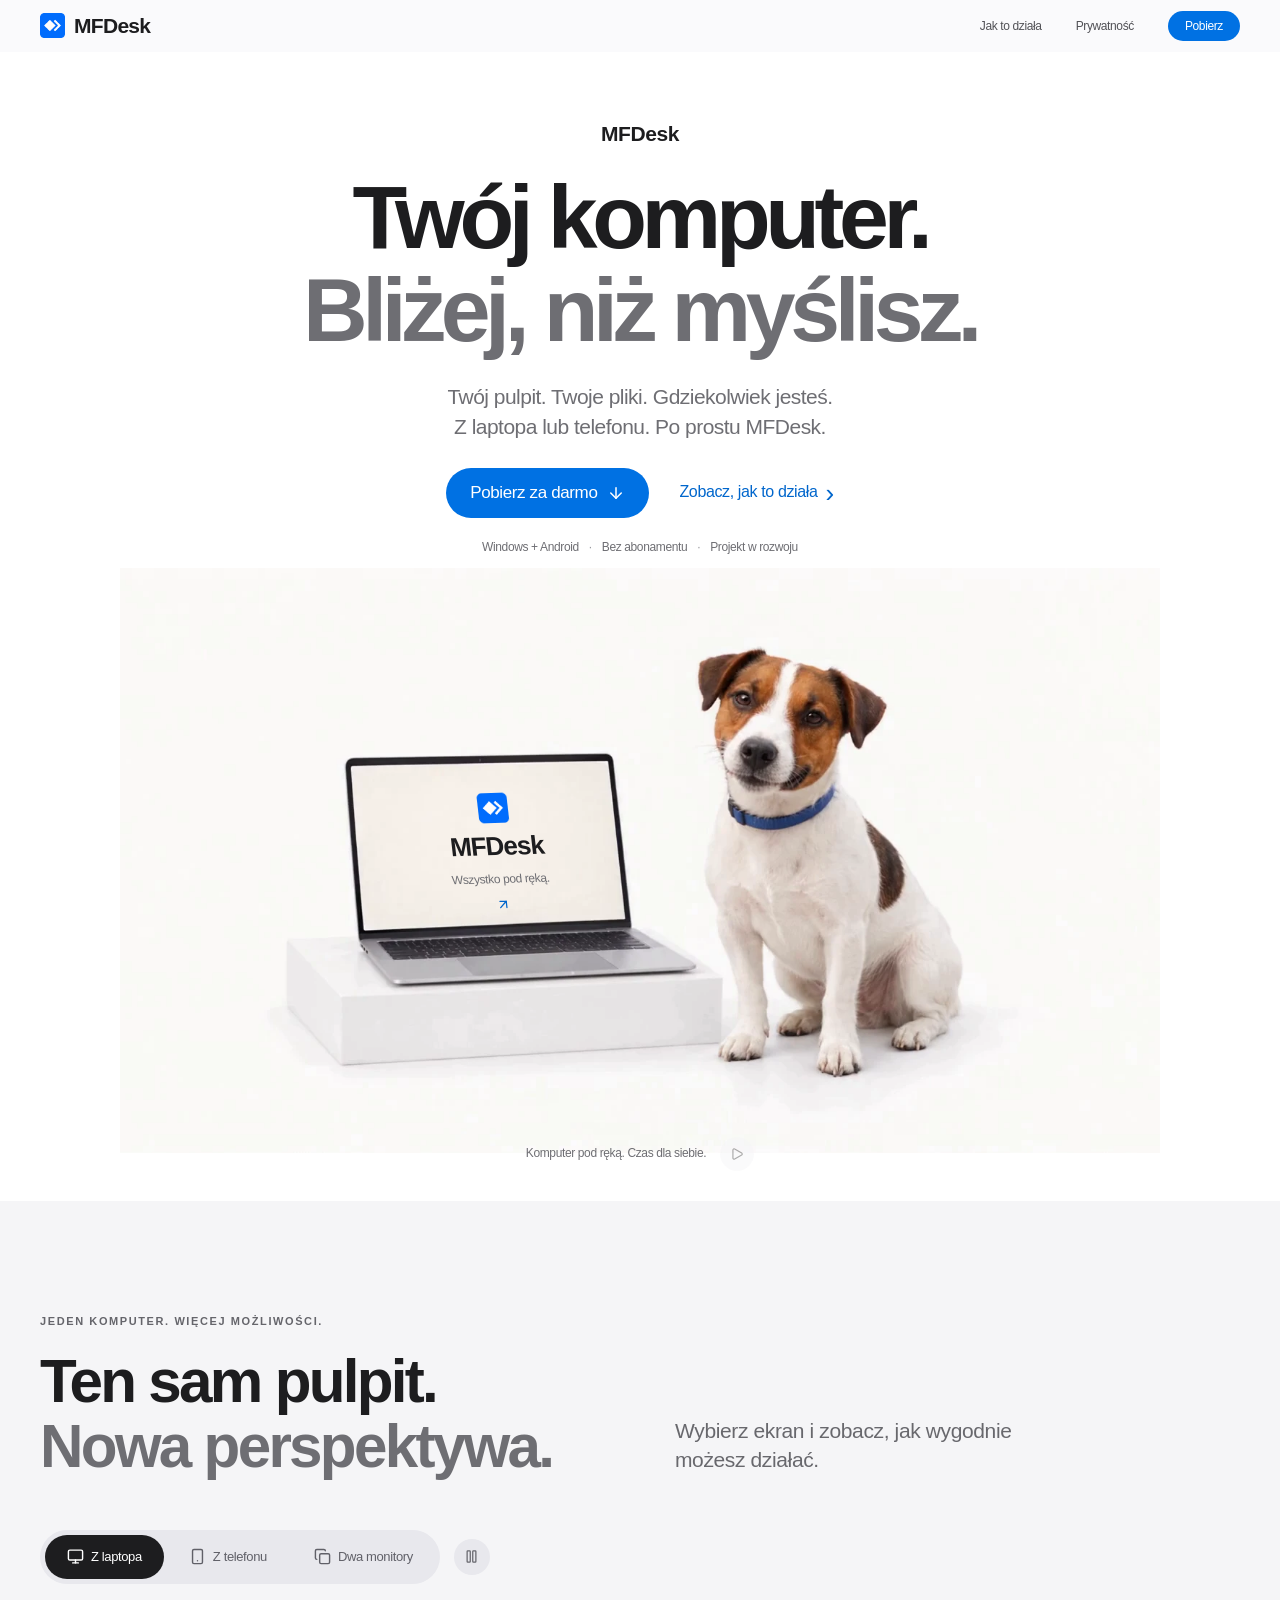
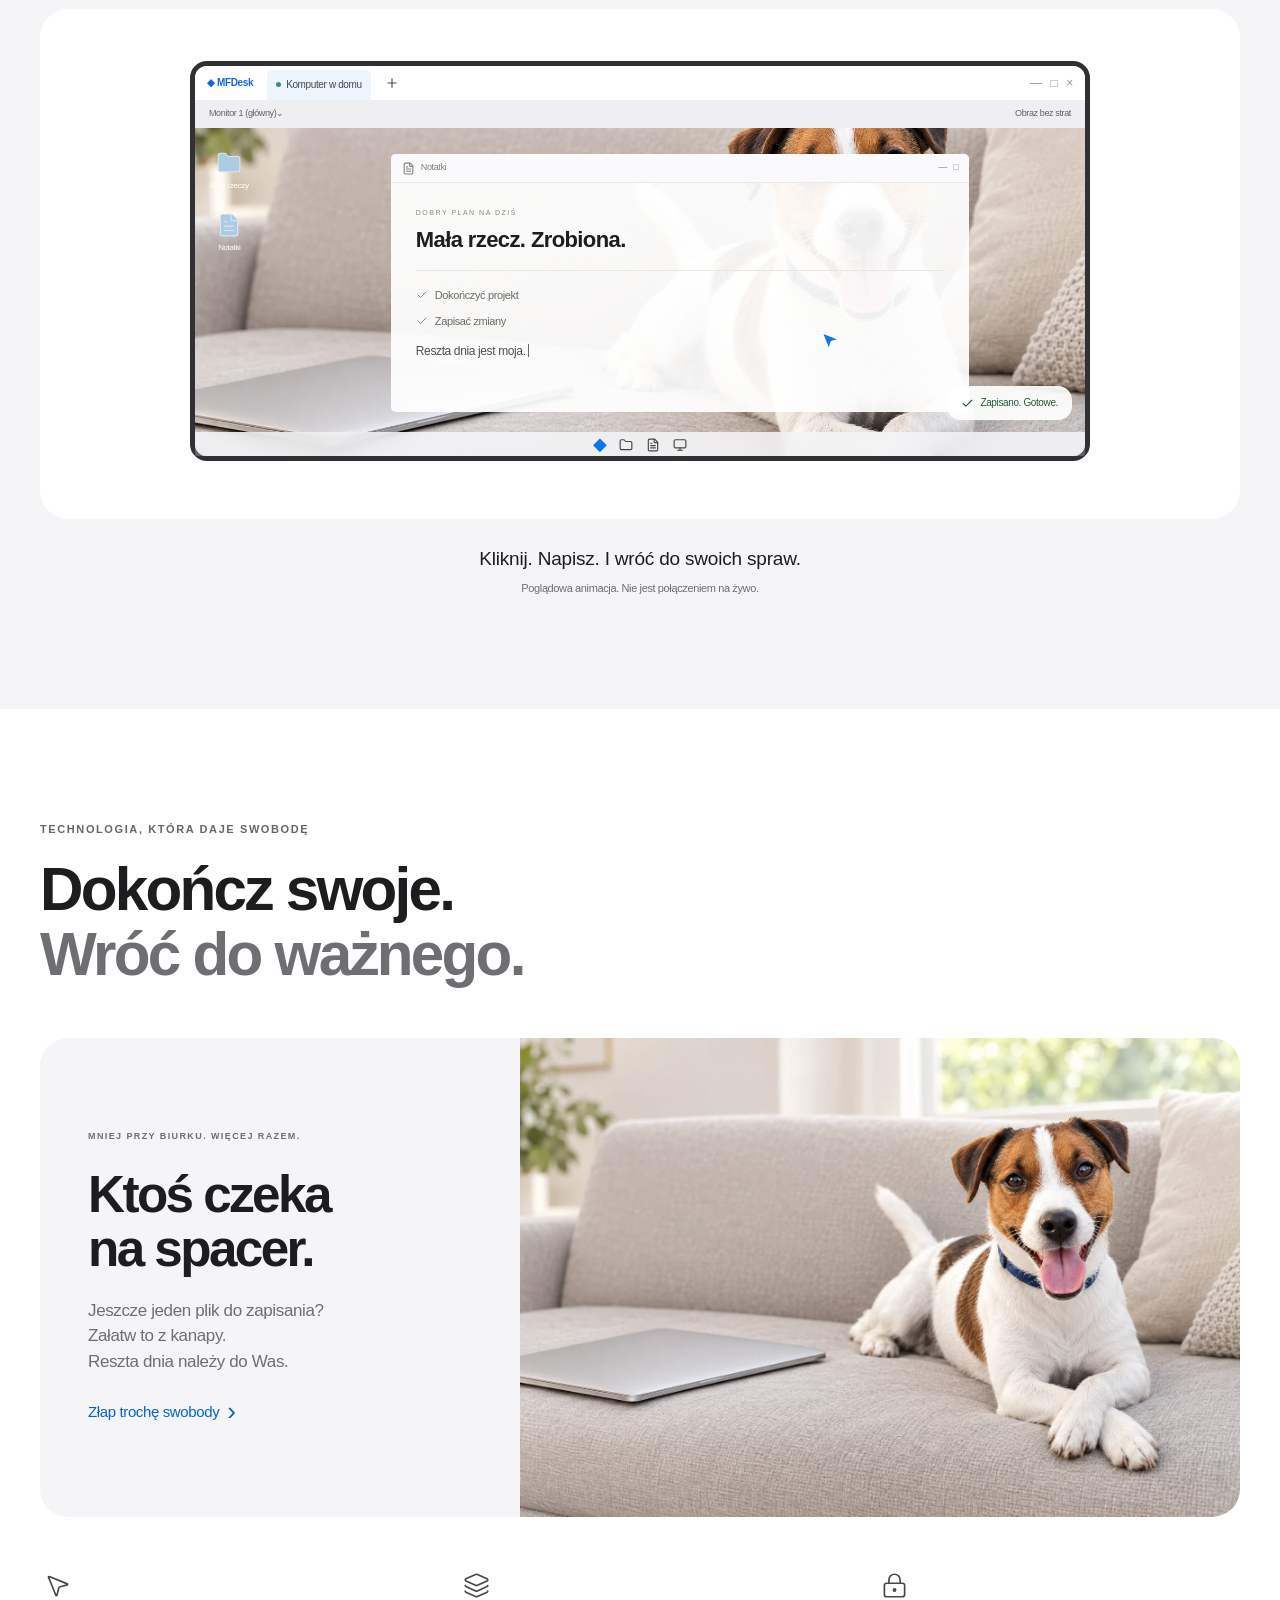
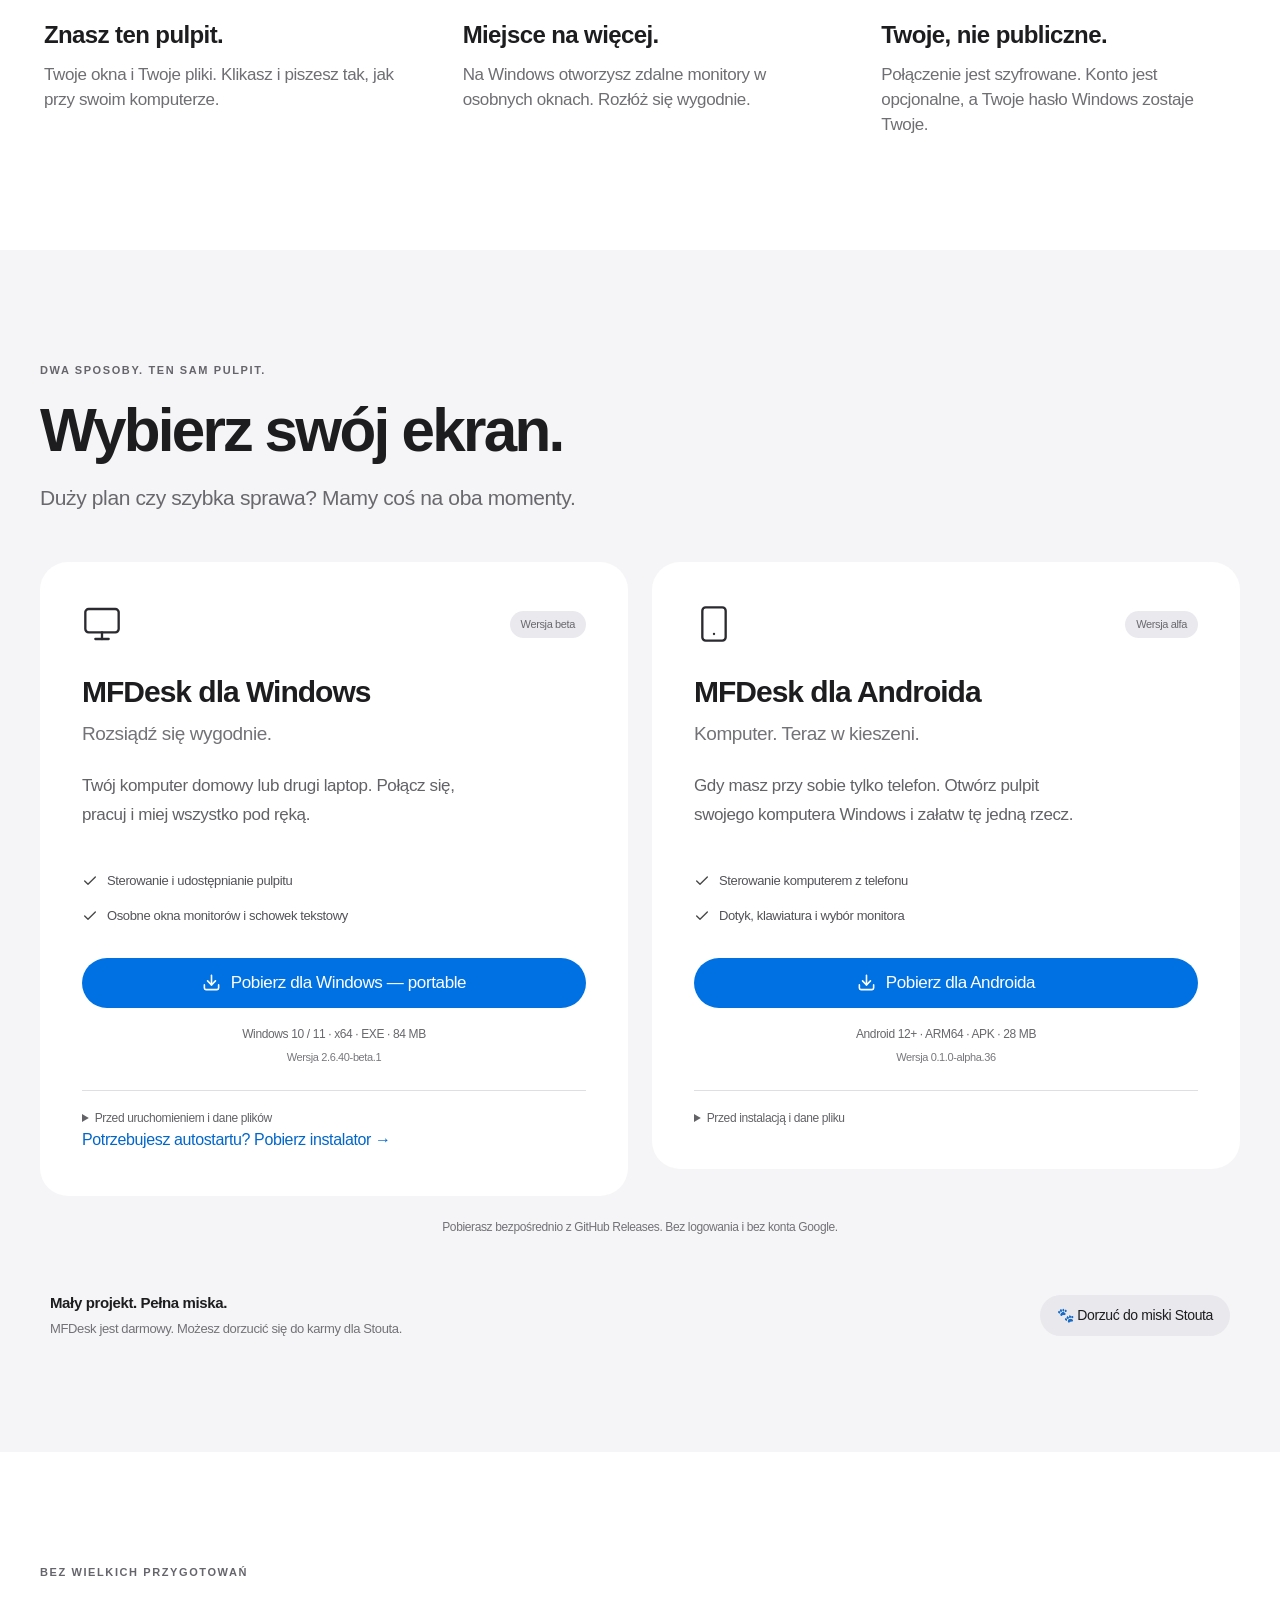
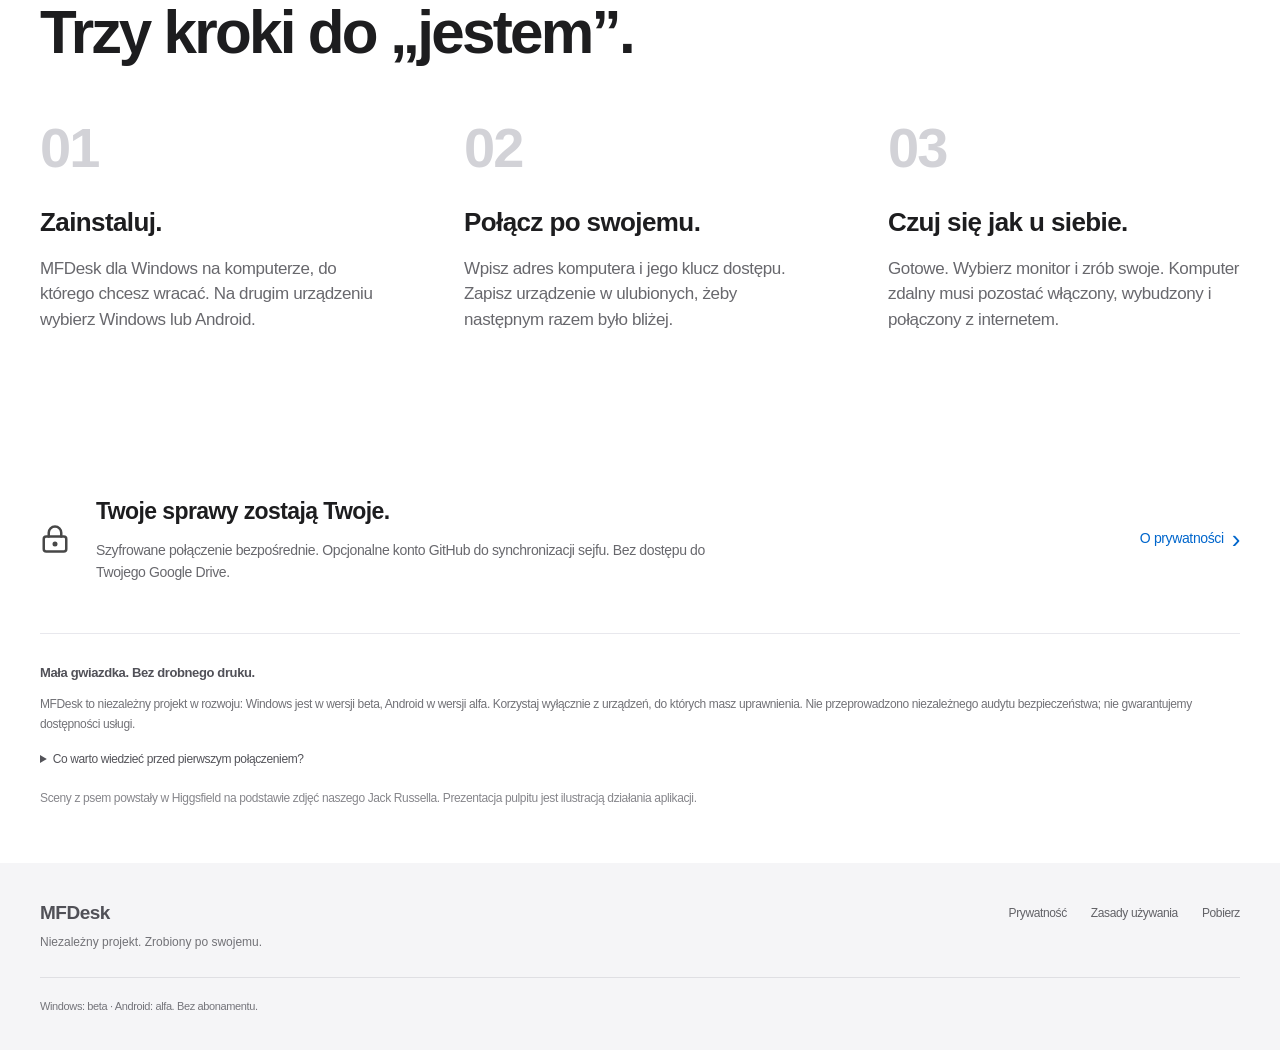
==== commit df5c13ec: "Update MFDesk download metadata" ====
--- a/index.html
+++ b/index.html
@@ -1,2 +1,2 @@
 <!DOCTYPE html><html lang="pl"><head><meta charSet="utf-8"/><meta name="viewport" content="width=device-width, initial-scale=1"/><link rel="stylesheet" href="/_next/static/css/index.p6WvNbWk.css" data-rsc-css-href="/_next/static/css/index.p6WvNbWk.css" data-precedence="vite-rsc/importer-resources"/><link rel="modulepreload" fetchPriority="low" href="/_next/static/chunks/index-CNGZxfrT.js"/><script src="/_next/static/chunks/rolldown-runtime-C60lm6uB.js" type="module" async=""></script><script src="/_next/static/chunks/framework-D_rUT4EX.js" type="module" async=""></script><link rel="modulepreload" href="/_next/static/chunks/layout-segment-context-EGFDVGFW.js" crossorigin=""/><link rel="modulepreload" href="/_next/static/chunks/brand-logo-CJ5cJ9ZG.js" crossorigin=""/><link rel="modulepreload" href="/_next/static/chunks/dialog-C5rsB-VZ.js" crossorigin=""/><link rel="modulepreload" href="/_next/static/chunks/createLucideIcon-D7hhdOL8.js" crossorigin=""/><link rel="modulepreload" href="/_next/static/chunks/Icon-DfgLFBrD.js" crossorigin=""/><link rel="modulepreload" href="/_next/static/chunks/dog-hero--QumgRUo.js" crossorigin=""/><link rel="modulepreload" href="/_next/static/chunks/play-Lr0Ti33E.js" crossorigin=""/><link rel="modulepreload" href="/_next/static/chunks/remote-demo-O3eKciAt.js" crossorigin=""/><link rel="modulepreload" href="/_next/static/chunks/support-link-DW5IGiYo.js" crossorigin=""/><title>MFDesk — prywatny pulpit zdalny</title><meta name="description" content="Twój komputer. Bliżej, niż myślisz. MFDesk dla Windows i Androida — zdalny pulpit, wiele monitorów i swoboda bez abonamentu."/><meta property="og:title" content="MFDesk — prywatny pulpit zdalny"/><meta property="og:description" content="Twój komputer. Bliżej, niż myślisz."/><meta property="og:url" content="https://mfdesk.github.io"/><meta property="og:type" content="website"/><meta property="og:locale" content="pl_PL"/><meta property="og:image" content="https://mfdesk.github.io/og.png"/><meta property="og:image:width" content="1200"/><meta property="og:image:height" content="630"/><meta property="og:image:alt" content="MFDesk — Jack Russell obok laptopa. Twój komputer. Bliżej, niż myślisz."/><meta name="twitter:card" content="summary_large_image"/><meta name="twitter:title" content="MFDesk — prywatny pulpit zdalny"/><meta name="twitter:description" content="Twoje komputery. Pod ręką."/><meta name="twitter:image" content="https://mfdesk.github.io/og.png"/><link rel="icon" href="/mfdesk.png"/><script>Object.assign(((self[Symbol.for("vinext.navigationRuntime")]??={bootstrap:{routeManifest:null},functions:{}}).bootstrap.rsc??={rsc:[]}),{params:{},nav:{"pathname":"/","searchParams":[]}})</script><link rel="modulepreload" href="/_next/static/chunks/index-CNGZxfrT.js" />
-</head><body><a class="skip" href="#content">Przejdź do treści</a><header class="site-header"><div class="header-inner wrap"><a class="brand" href="/"><img src="/mfdesk.png" width="43" height="43" alt=""/>MFDesk</a><nav aria-label="Menu główne"><a href="/#pokaz">Jak to działa</a><a href="/privacy/">Prywatność</a><a class="nav-download" href="/#pobierz">Pobierz</a></nav></div></header><main id="content"><section class="hero wrap"><p class="eyebrow">MFDesk</p><h1>Twój komputer.<br/><span>Bliżej, niż myślisz.</span></h1><p class="lead">Twój pulpit. Twoje pliki. Gdziekolwiek jesteś.<br class="desktop-break"/> Z laptopa lub telefonu. Po prostu MFDesk.</p><div class="hero-actions"><a class="primary-link" href="#pobierz">Pobierz za darmo <svg xmlns="http://www.w3.org/2000/svg" width="18" height="18" viewBox="0 0 24 24" fill="none" stroke="currentColor" stroke-width="2" stroke-linecap="round" stroke-linejoin="round" class="lucide lucide-arrow-down" aria-hidden="true"><path d="M12 5v14"></path><path d="m19 12-7 7-7-7"></path></svg></a><a class="text-link" href="#pokaz">Zobacz, jak to działa <span aria-hidden="true">›</span></a></div><p class="hero-meta">Windows + Android <span>·</span> Bez abonamentu <span>·</span> Projekt w rozwoju</p><div class="dog-hero" data-playing="false" data-ready="false"><div class="dog-hero-media"><img src="/mfdesk-dog-loop-poster.webp" alt="Jack Russell terrier w niebieskiej obroży siedzi obok srebrnego laptopa" width="1440" height="810" fetchPriority="high"/><video poster="/mfdesk-dog-loop-poster.webp" muted="" loop="" playsInline="" preload="none" aria-hidden="true"></video><a class="hero-screen" href="#pokaz" aria-label="Poznaj działanie MFDesk"><img src="/mfdesk.png" alt="" width="28" height="28"/><strong>MFDesk</strong><span>Wszystko pod ręką.</span><svg xmlns="http://www.w3.org/2000/svg" width="24" height="24" viewBox="0 0 24 24" fill="none" stroke="currentColor" stroke-width="2" stroke-linecap="round" stroke-linejoin="round" class="lucide lucide-arrow-up-right" aria-hidden="true"><path d="M7 7h10v10"></path><path d="M7 17 17 7"></path></svg></a></div><div class="dog-hero-footer"><span>Komputer pod ręką. Czas dla siebie.</span><button type="button" class="dog-motion-button" disabled="" aria-label="Zatrzymaj animację psa" title="Ograniczenie ruchu jest włączone"><svg xmlns="http://www.w3.org/2000/svg" width="14" height="14" viewBox="0 0 24 24" fill="none" stroke="currentColor" stroke-width="2" stroke-linecap="round" stroke-linejoin="round" class="lucide lucide-play" aria-hidden="true"><path d="M5 5a2 2 0 0 1 3.008-1.728l11.997 6.998a2 2 0 0 1 .003 3.458l-12 7A2 2 0 0 1 5 19z"></path></svg></button></div></div></section><section class="showcase-section section-space" aria-labelledby="showcase-title"><div class="wrap"><div class="section-heading"><p class="eyebrow">JEDEN KOMPUTER. WIĘCEJ MOŻLIWOŚCI.</p><h2 id="showcase-title">Ten sam pulpit.<br/><span>Nowa perspektywa.</span></h2><p>Wybierz ekran i zobacz, jak wygodnie możesz działać.</p></div><div class="demo" id="pokaz" data-playing="false" data-scene="0"><div class="demo-controls"><div class="demo-tabs" role="tablist" aria-label="Sposoby korzystania z MFDesk"><button type="button" role="tab" id="demo-tab-0" aria-controls="demo-panel" aria-selected="true" tabindex="0"><svg xmlns="http://www.w3.org/2000/svg" width="17" height="17" viewBox="0 0 24 24" fill="none" stroke="currentColor" stroke-width="2" stroke-linecap="round" stroke-linejoin="round" class="lucide lucide-monitor" aria-hidden="true"><rect width="20" height="14" x="2" y="3" rx="2"></rect><line x1="8" x2="16" y1="21" y2="21"></line><line x1="12" x2="12" y1="17" y2="21"></line></svg>Z laptopa</button><button type="button" role="tab" id="demo-tab-1" aria-controls="demo-panel" aria-selected="false" tabindex="-1"><svg xmlns="http://www.w3.org/2000/svg" width="17" height="17" viewBox="0 0 24 24" fill="none" stroke="currentColor" stroke-width="2" stroke-linecap="round" stroke-linejoin="round" class="lucide lucide-smartphone" aria-hidden="true"><rect width="14" height="20" x="5" y="2" rx="2" ry="2"></rect><path d="M12 18h.01"></path></svg>Z telefonu</button><button type="button" role="tab" id="demo-tab-2" aria-controls="demo-panel" aria-selected="false" tabindex="-1"><svg xmlns="http://www.w3.org/2000/svg" width="17" height="17" viewBox="0 0 24 24" fill="none" stroke="currentColor" stroke-width="2" stroke-linecap="round" stroke-linejoin="round" class="lucide lucide-copy" aria-hidden="true"><rect width="14" height="14" x="8" y="8" rx="2" ry="2"></rect><path d="M4 16c-1.1 0-2-.9-2-2V4c0-1.1.9-2 2-2h10c1.1 0 2 .9 2 2"></path></svg>Dwa monitory</button></div><button type="button" class="motion-button" aria-label="Wstrzymaj animację" disabled="" title="Animacja wyłączona zgodnie z ustawieniem ograniczenia ruchu"><svg xmlns="http://www.w3.org/2000/svg" width="15" height="15" viewBox="0 0 24 24" fill="none" stroke="currentColor" stroke-width="2" stroke-linecap="round" stroke-linejoin="round" class="lucide lucide-play" aria-hidden="true"><path d="M5 5a2 2 0 0 1 3.008-1.728l11.997 6.998a2 2 0 0 1 .003 3.458l-12 7A2 2 0 0 1 5 19z"></path></svg></button></div><div class="demo-stage" id="demo-panel" role="tabpanel" aria-labelledby="demo-tab-0" tabindex="0"><div class="demo-composition"><div class="remote-window"><div class="remote-title"><b>◆ MFDesk</b><span class="remote-tab"><i></i> Komputer w domu</span><svg xmlns="http://www.w3.org/2000/svg" width="14" height="14" viewBox="0 0 24 24" fill="none" stroke="currentColor" stroke-width="2" stroke-linecap="round" stroke-linejoin="round" class="lucide lucide-plus" aria-hidden="true"><path d="M5 12h14"></path><path d="M12 5v14"></path></svg><span class="window-controls">—   □   ×</span></div><div class="remote-tools"><span>Monitor 1 (główny)⌄</span><span>Obraz bez strat</span></div><div class="sample-desktop" aria-hidden="true"><div class="sample-sidebar"><svg xmlns="http://www.w3.org/2000/svg" width="24" height="24" viewBox="0 0 24 24" fill="none" stroke="currentColor" stroke-width="2" stroke-linecap="round" stroke-linejoin="round" class="lucide lucide-folder" aria-hidden="true"><path d="M20 20a2 2 0 0 0 2-2V8a2 2 0 0 0-2-2h-7.9a2 2 0 0 1-1.69-.9L9.6 3.9A2 2 0 0 0 7.93 3H4a2 2 0 0 0-2 2v13a2 2 0 0 0 2 2Z"></path></svg><span>Moje rzeczy</span><svg xmlns="http://www.w3.org/2000/svg" width="24" height="24" viewBox="0 0 24 24" fill="none" stroke="currentColor" stroke-width="2" stroke-linecap="round" stroke-linejoin="round" class="lucide lucide-file-text" aria-hidden="true"><path d="M6 22a2 2 0 0 1-2-2V4a2 2 0 0 1 2-2h8a2.4 2.4 0 0 1 1.704.706l3.588 3.588A2.4 2.4 0 0 1 20 8v12a2 2 0 0 1-2 2z"></path><path d="M14 2v5a1 1 0 0 0 1 1h5"></path><path d="M10 9H8"></path><path d="M16 13H8"></path><path d="M16 17H8"></path></svg><span>Notatki</span></div><div class="sample-window"><div class="sample-window-bar"><svg xmlns="http://www.w3.org/2000/svg" width="13" height="13" viewBox="0 0 24 24" fill="none" stroke="currentColor" stroke-width="2" stroke-linecap="round" stroke-linejoin="round" class="lucide lucide-file-text" aria-hidden="true"><path d="M6 22a2 2 0 0 1-2-2V4a2 2 0 0 1 2-2h8a2.4 2.4 0 0 1 1.704.706l3.588 3.588A2.4 2.4 0 0 1 20 8v12a2 2 0 0 1-2 2z"></path><path d="M14 2v5a1 1 0 0 0 1 1h5"></path><path d="M10 9H8"></path><path d="M16 13H8"></path><path d="M16 17H8"></path></svg>Notatki<span>—   □</span></div><div class="sample-document"><span class="document-kicker">DOBRY PLAN NA DZIŚ</span><strong>Mała rzecz. Zrobiona.</strong><div class="doc-rule"></div><p class="doc-check"><svg xmlns="http://www.w3.org/2000/svg" width="24" height="24" viewBox="0 0 24 24" fill="none" stroke="currentColor" stroke-width="2" stroke-linecap="round" stroke-linejoin="round" class="lucide lucide-check" aria-hidden="true"><path d="M20 6 9 17l-5-5"></path></svg>Dokończyć projekt</p><p class="doc-check"><svg xmlns="http://www.w3.org/2000/svg" width="24" height="24" viewBox="0 0 24 24" fill="none" stroke="currentColor" stroke-width="2" stroke-linecap="round" stroke-linejoin="round" class="lucide lucide-check" aria-hidden="true"><path d="M20 6 9 17l-5-5"></path></svg>Zapisać zmiany</p><div class="typed-line"><span>Reszta dnia jest moja.</span><i></i></div></div></div><svg xmlns="http://www.w3.org/2000/svg" width="24" height="24" viewBox="0 0 24 24" fill="#0876ec" stroke="white" stroke-width="2" stroke-linecap="round" stroke-linejoin="round" class="lucide lucide-mouse-pointer2 lucide-mouse-pointer-2 demo-cursor" aria-hidden="true"><path d="M4.037 4.688a.495.495 0 0 1 .651-.651l16 6.5a.5.5 0 0 1-.063.947l-6.124 1.58a2 2 0 0 0-1.438 1.435l-1.579 6.126a.5.5 0 0 1-.947.063z"></path></svg><div class="demo-dock"><span>◆</span><svg xmlns="http://www.w3.org/2000/svg" width="24" height="24" viewBox="0 0 24 24" fill="none" stroke="currentColor" stroke-width="2" stroke-linecap="round" stroke-linejoin="round" class="lucide lucide-folder" aria-hidden="true"><path d="M20 20a2 2 0 0 0 2-2V8a2 2 0 0 0-2-2h-7.9a2 2 0 0 1-1.69-.9L9.6 3.9A2 2 0 0 0 7.93 3H4a2 2 0 0 0-2 2v13a2 2 0 0 0 2 2Z"></path></svg><svg xmlns="http://www.w3.org/2000/svg" width="24" height="24" viewBox="0 0 24 24" fill="none" stroke="currentColor" stroke-width="2" stroke-linecap="round" stroke-linejoin="round" class="lucide lucide-file-text" aria-hidden="true"><path d="M6 22a2 2 0 0 1-2-2V4a2 2 0 0 1 2-2h8a2.4 2.4 0 0 1 1.704.706l3.588 3.588A2.4 2.4 0 0 1 20 8v12a2 2 0 0 1-2 2z"></path><path d="M14 2v5a1 1 0 0 0 1 1h5"></path><path d="M10 9H8"></path><path d="M16 13H8"></path><path d="M16 17H8"></path></svg><svg xmlns="http://www.w3.org/2000/svg" width="24" height="24" viewBox="0 0 24 24" fill="none" stroke="currentColor" stroke-width="2" stroke-linecap="round" stroke-linejoin="round" class="lucide lucide-monitor" aria-hidden="true"><rect width="20" height="14" x="2" y="3" rx="2"></rect><line x1="8" x2="16" y1="21" y2="21"></line><line x1="12" x2="12" y1="17" y2="21"></line></svg></div><div class="saved-toast"><svg xmlns="http://www.w3.org/2000/svg" width="24" height="24" viewBox="0 0 24 24" fill="none" stroke="currentColor" stroke-width="2" stroke-linecap="round" stroke-linejoin="round" class="lucide lucide-check" aria-hidden="true"><path d="M20 6 9 17l-5-5"></path></svg> Zapisano. Gotowe.</div></div></div></div></div><div class="demo-caption"><p>Kliknij. Napisz. I wróć do swoich spraw.</p><span>Poglądowa animacja. Nie jest połączeniem na żywo.</span></div></div></div></section><section class="everyday section-space" aria-labelledby="everyday-title"><div class="wrap"><div class="section-heading"><p class="eyebrow">TECHNOLOGIA, KTÓRA DAJE SWOBODĘ</p><h2 id="everyday-title">Dokończ swoje.<br/><span>Wróć do ważnego.</span></h2></div><div class="lifestyle-card"><div class="lifestyle-copy"><p class="small-label">MNIEJ PRZY BIURKU. WIĘCEJ RAZEM.</p><h3>Ktoś czeka<br/>na spacer.</h3><p>Jeszcze jeden plik do zapisania?<br/>Załatw to z kanapy.<br/>Reszta dnia należy do Was.</p><a class="text-link" href="#pobierz">Złap trochę swobody <span aria-hidden="true">›</span></a></div><img src="/mfdesk-dog-home.webp" alt="Jack Russell terrier odpoczywa na jasnej kanapie obok zamkniętego laptopa" width="1600" height="1063" loading="lazy"/></div><div class="benefit-grid"><article><svg xmlns="http://www.w3.org/2000/svg" width="24" height="24" viewBox="0 0 24 24" fill="none" stroke="currentColor" stroke-width="2" stroke-linecap="round" stroke-linejoin="round" class="lucide lucide-mouse-pointer2 lucide-mouse-pointer-2" aria-hidden="true"><path d="M4.037 4.688a.495.495 0 0 1 .651-.651l16 6.5a.5.5 0 0 1-.063.947l-6.124 1.58a2 2 0 0 0-1.438 1.435l-1.579 6.126a.5.5 0 0 1-.947.063z"></path></svg><h3>Znasz ten pulpit.</h3><p>Twoje okna i Twoje pliki. Klikasz i piszesz tak, jak przy swoim komputerze.</p></article><article><svg xmlns="http://www.w3.org/2000/svg" width="24" height="24" viewBox="0 0 24 24" fill="none" stroke="currentColor" stroke-width="2" stroke-linecap="round" stroke-linejoin="round" class="lucide lucide-layers" aria-hidden="true"><path d="M12.83 2.18a2 2 0 0 0-1.66 0L2.6 6.08a1 1 0 0 0 0 1.83l8.58 3.91a2 2 0 0 0 1.66 0l8.58-3.9a1 1 0 0 0 0-1.83z"></path><path d="M2 12a1 1 0 0 0 .58.91l8.6 3.91a2 2 0 0 0 1.65 0l8.58-3.9A1 1 0 0 0 22 12"></path><path d="M2 17a1 1 0 0 0 .58.91l8.6 3.91a2 2 0 0 0 1.65 0l8.58-3.9A1 1 0 0 0 22 17"></path></svg><h3>Miejsce na więcej.</h3><p>Na Windows otworzysz zdalne monitory w osobnych oknach. Rozłóż się wygodnie.</p></article><article><svg xmlns="http://www.w3.org/2000/svg" width="24" height="24" viewBox="0 0 24 24" fill="none" stroke="currentColor" stroke-width="2" stroke-linecap="round" stroke-linejoin="round" class="lucide lucide-lock-keyhole" aria-hidden="true"><circle cx="12" cy="16" r="1"></circle><rect x="3" y="10" width="18" height="12" rx="2"></rect><path d="M7 10V7a5 5 0 0 1 10 0v3"></path></svg><h3>Twoje, nie publiczne.</h3><p>Połączenie jest szyfrowane. Konto jest opcjonalne, a Twoje hasło Windows zostaje Twoje.</p></article></div></div></section><section id="pobierz" class="download-section section-space" aria-labelledby="download-title"><div class="wrap"><div class="section-heading"><p class="eyebrow">DWA SPOSOBY. TEN SAM PULPIT.</p><h2 id="download-title">Wybierz swój ekran.</h2><p>Duży plan czy szybka sprawa? Mamy coś na oba momenty.</p></div><div class="download-grid"><article id="windows" class="download-card" aria-labelledby="windows-title"><div class="platform-top"><svg xmlns="http://www.w3.org/2000/svg" width="24" height="24" viewBox="0 0 24 24" fill="none" stroke="currentColor" stroke-width="2" stroke-linecap="round" stroke-linejoin="round" class="lucide lucide-monitor platform-icon" aria-hidden="true"><rect width="20" height="14" x="2" y="3" rx="2"></rect><line x1="8" x2="16" y1="21" y2="21"></line><line x1="12" x2="12" y1="17" y2="21"></line></svg><span class="release-badge">Wersja beta</span></div><h3 id="windows-title">MFDesk dla Windows</h3><p class="platform-tagline">Rozsiądź się wygodnie.</p><p class="platform-description">Twój komputer domowy lub drugi laptop. Połącz się, pracuj i miej wszystko pod ręką.</p><ul class="platform-features"><li><svg xmlns="http://www.w3.org/2000/svg" width="24" height="24" viewBox="0 0 24 24" fill="none" stroke="currentColor" stroke-width="2" stroke-linecap="round" stroke-linejoin="round" class="lucide lucide-check" aria-hidden="true"><path d="M20 6 9 17l-5-5"></path></svg>Sterowanie i udostępnianie pulpitu</li><li><svg xmlns="http://www.w3.org/2000/svg" width="24" height="24" viewBox="0 0 24 24" fill="none" stroke="currentColor" stroke-width="2" stroke-linecap="round" stroke-linejoin="round" class="lucide lucide-check" aria-hidden="true"><path d="M20 6 9 17l-5-5"></path></svg>Osobne okna monitorów i schowek tekstowy</li></ul><a class="primary-link download-button" href="https://github.com/mfdesk/mfdesk.github.io/releases/download/v2.6.39-beta.1/MFDesk-Portable-2.6.39-beta.1.exe" aria-describedby="windows-meta"><svg xmlns="http://www.w3.org/2000/svg" width="19" height="19" viewBox="0 0 24 24" fill="none" stroke="currentColor" stroke-width="2" stroke-linecap="round" stroke-linejoin="round" class="lucide lucide-download" aria-hidden="true"><path d="M12 15V3"></path><path d="M21 15v4a2 2 0 0 1-2 2H5a2 2 0 0 1-2-2v-4"></path><path d="m7 10 5 5 5-5"></path></svg>Pobierz dla Windows — portable</a><p class="platform-meta" id="windows-meta">Windows 10 / 11 · x64 · EXE · <!-- -->84<!-- --> MB</p><p class="release-version">Wersja <!-- -->2.6.39-beta.1</p><details class="download-integrity"><summary>Przed uruchomieniem i dane plików</summary><p>Portable działa bez instalacji i nie dodaje usługi ani autostartu. Dane zapisuje na tym koncie Windows w folderze MFDesk-Portable. Udostępnianie wymaga uruchomionej aplikacji i zalogowanej sesji Windows. Dostęp po restarcie lub wylogowaniu wymaga instalacji. Portable i wersja instalowana mają osobne profile.</p><p>Pliki nie mają jeszcze podpisu wydawcy — Windows może je zablokować. Portable nie omija Smart App Control. Nie wyłączaj ochrony systemu, aby uruchomić aplikację.</p><p>MFDesk-Portable-2.6.39-beta.1.exe</p><p>SHA-256: F6B12D1FCF53530EC36784A3543C288870F890E3812C934185E8203CC1E6D48F</p><p>Instalator (osobna opcja):</p><p>MFDesk-Setup-2.6.39-beta.1.exe</p><p>SHA-256: 99D80BBD40860016B15F7FFF238C6951643417438173ABB84D800AC0887B5E8A</p></details><p id="windows-installer"><a class="text-link" href="https://github.com/mfdesk/mfdesk.github.io/releases/download/v2.6.39-beta.1/MFDesk-Setup-2.6.39-beta.1.exe">Potrzebujesz autostartu? Pobierz instalator →</a></p></article><article id="android" class="download-card" aria-labelledby="android-title"><div class="platform-top"><svg xmlns="http://www.w3.org/2000/svg" width="24" height="24" viewBox="0 0 24 24" fill="none" stroke="currentColor" stroke-width="2" stroke-linecap="round" stroke-linejoin="round" class="lucide lucide-smartphone platform-icon" aria-hidden="true"><rect width="14" height="20" x="5" y="2" rx="2" ry="2"></rect><path d="M12 18h.01"></path></svg><span class="release-badge">Wersja alfa</span></div><h3 id="android-title">MFDesk dla Androida</h3><p class="platform-tagline">Komputer. Teraz w kieszeni.</p><p class="platform-description">Gdy masz przy sobie tylko telefon. Otwórz pulpit swojego komputera Windows i załatw tę jedną rzecz.</p><ul class="platform-features"><li><svg xmlns="http://www.w3.org/2000/svg" width="24" height="24" viewBox="0 0 24 24" fill="none" stroke="currentColor" stroke-width="2" stroke-linecap="round" stroke-linejoin="round" class="lucide lucide-check" aria-hidden="true"><path d="M20 6 9 17l-5-5"></path></svg>Sterowanie komputerem z telefonu</li><li><svg xmlns="http://www.w3.org/2000/svg" width="24" height="24" viewBox="0 0 24 24" fill="none" stroke="currentColor" stroke-width="2" stroke-linecap="round" stroke-linejoin="round" class="lucide lucide-check" aria-hidden="true"><path d="M20 6 9 17l-5-5"></path></svg>Dotyk, klawiatura i wybór monitora</li></ul><a class="primary-link download-button" href="https://github.com/mfdesk/mfdesk.github.io/releases/download/android-v0.1.0-alpha.36/MFDesk-Android-0.1.0-alpha.36-arm64.apk" aria-describedby="android-meta"><svg xmlns="http://www.w3.org/2000/svg" width="19" height="19" viewBox="0 0 24 24" fill="none" stroke="currentColor" stroke-width="2" stroke-linecap="round" stroke-linejoin="round" class="lucide lucide-download" aria-hidden="true"><path d="M12 15V3"></path><path d="M21 15v4a2 2 0 0 1-2 2H5a2 2 0 0 1-2-2v-4"></path><path d="m7 10 5 5 5-5"></path></svg>Pobierz dla Androida</a><p class="platform-meta" id="android-meta">Android 12+ · ARM64 · APK · <!-- -->28<!-- --> MB</p><p class="release-version">Wersja <!-- -->0.1.0-alpha.36</p><details class="download-integrity"><summary>Przed instalacją i dane pliku</summary><p>APK instalujesz poza Google Play. Android poprosi o zgodę na instalację z wybranego źródła. To wczesna wersja do sterowania Windows — nie udostępnia ekranu telefonu.</p><p>MFDesk-Android-0.1.0-alpha.36-arm64.apk</p><p>SHA-256: <code>27DA7FA0252B86492F89A4A350E0D4B50AE1F7B328D44DE885A802757CD3D4B4</code></p><a href="https://github.com/mfdesk/mfdesk.github.io/releases/tag/android-v0.1.0-alpha.36" target="_blank" rel="noopener noreferrer">Informacje o wydaniu <svg xmlns="http://www.w3.org/2000/svg" width="14" height="14" viewBox="0 0 24 24" fill="none" stroke="currentColor" stroke-width="2" stroke-linecap="round" stroke-linejoin="round" class="lucide lucide-arrow-up-right" aria-hidden="true"><path d="M7 7h10v10"></path><path d="M7 17 17 7"></path></svg></a></details></article></div><p class="download-note">Pobierasz bezpośrednio z GitHub Releases. Bez logowania i bez konta Google.</p><div class="support-strip"><p>Mały projekt. Pełna miska.<span>MFDesk jest darmowy. Możesz dorzucić się do karmy dla Stouta.</span></p><div class="support-row"><button type="button" tabindex="0" data-base-ui-click-trigger="" id="base-ui-_R_3t4bi_" aria-haspopup="dialog" aria-expanded="false" data-slot="dialog-trigger" class="support-link">🐾 Dorzuć do miski Stouta</button></div></div></div></section><section class="start-section section-space" aria-labelledby="start-title"><div class="wrap"><div class="section-heading"><p class="eyebrow">BEZ WIELKICH PRZYGOTOWAŃ</p><h2 id="start-title">Trzy kroki do „jestem”.</h2></div><ol class="steps"><li><span class="step-number">01</span><h3>Zainstaluj.</h3><p>MFDesk dla Windows na komputerze, do którego chcesz wracać. Na drugim urządzeniu wybierz Windows lub Android.</p></li><li><span class="step-number">02</span><h3>Połącz po swojemu.</h3><p>Wpisz adres komputera i jego klucz dostępu. Zapisz urządzenie w ulubionych, żeby następnym razem było bliżej.</p></li><li><span class="step-number">03</span><h3>Czuj się jak u siebie.</h3><p>Gotowe. Wybierz monitor i zrób swoje. Komputer zdalny musi pozostać włączony, wybudzony i połączony z internetem.</p></li></ol></div></section><section class="privacy-band wrap" aria-labelledby="privacy-title"><svg xmlns="http://www.w3.org/2000/svg" width="30" height="30" viewBox="0 0 24 24" fill="none" stroke="currentColor" stroke-width="2" stroke-linecap="round" stroke-linejoin="round" class="lucide lucide-lock-keyhole" aria-hidden="true"><circle cx="12" cy="16" r="1"></circle><rect x="3" y="10" width="18" height="12" rx="2"></rect><path d="M7 10V7a5 5 0 0 1 10 0v3"></path></svg><div><h2 id="privacy-title">Twoje sprawy zostają Twoje.</h2><p>Szyfrowane połączenie bezpośrednie. Opcjonalne konto GitHub do synchronizacji sejfu. Bez dostępu do Twojego Google Drive.</p></div><a class="text-link" href="/privacy/">O prywatności <span aria-hidden="true">›</span></a></section><aside class="honest-notes wrap"><h2>Mała gwiazdka. Bez drobnego druku.</h2><p>MFDesk to niezależny projekt w rozwoju: Windows jest w wersji beta, Android w wersji alfa. Korzystaj wyłącznie z urządzeń, do których masz uprawnienia. Nie przeprowadzono niezależnego audytu bezpieczeństwa; nie gwarantujemy dostępności usługi.</p><details><summary>Co warto wiedzieć przed pierwszym połączeniem?</summary><ul><li>Zaktualizuj oba urządzenia: własna sygnalizacja wymaga Windows 2.6.16 lub nowszego i Androida alfa 11 lub nowszego. Pośrednik TURN wymaga zalogowanego, zatwierdzonego konta; niektóre sieci i limity usług nadal mogą uniemożliwić połączenie.</li><li>Ekran logowania Windows, UAC i powrót po restarcie to funkcje testowe. Uśpionego komputera MFDesk nie wybudza przez internet.</li><li>Konto GitHub wymaga zatwierdzenia rejestracji. Zaszyfrowany sejf przechowujemy w Cloudflare D1 (UE), bez Google Drive i Apps Script.</li><li>Android odczytuje istniejący sejf. Nie obsługuje przesyłania plików ani historii schowka Win+V.</li></ul></details><p class="image-credit">Sceny z psem powstały w Higgsfield na podstawie zdjęć naszego Jack Russella. Prezentacja pulpitu jest ilustracją działania aplikacji.</p></aside></main><footer><div class="footer-inner wrap"><div class="footer-brand">MFDesk<span>Niezależny projekt. Zrobiony po swojemu.</span></div><div class="footer-links"><a href="/privacy/">Prywatność</a><a href="/terms/">Zasady używania</a><a href="/#pobierz">Pobierz</a></div><p>Windows: beta · Android: alfa. Bez abonamentu.</p></div></footer><script type="module" src="/_next/static/chunks/index-CNGZxfrT.js" id="_R_" async=""></script><script>((self[Symbol.for("vinext.navigationRuntime")]??={bootstrap:{routeManifest:null},functions:{}}).bootstrap.rsc??={rsc:[]}).rsc.push("0:{\"page:/\":\"$L1\",\"layout:/\":\"$L2\",\"route:/\":\"$L3\",\"__route\":\"route:/\",\"__interceptionContext\":null,\"__layoutIds\":[\"layout:/\"],\"__rootLayout\":\"/\",\"__bfcacheSegmentIdentities\":{\"layout:/\":\"[\\\"layout\\\",\\\"layout:/\\\",\\\"root-boundary:/\\\",\\\"\\\"]\",\"page:/\":\"[\\\"page\\\",\\\"page:/\\\",\\\"root-boundary:/\\\",\\\"\\\"]\"},\"__srcPage\":[\"page\"],\"__layoutFlags\":{\"layout:/\":\"s\"},\"__artifactCompatibility\":{\"schemaVersion\":1,\"graphVersion\":\"app-route-graph:1177fd80f83fa7b0\",\"deploymentVersion\":\"4b482a97-71c3-4eae-9f3c-3f9a67c90bca\",\"appElementsSchemaVersion\":1,\"rscPayloadSchemaVersion\":1,\"rootBoundaryId\":\"/\",\"renderEpoch\":null}}\n")</script><script>((self[Symbol.for("vinext.navigationRuntime")]??={bootstrap:{routeManifest:null},functions:{}}).bootstrap.rsc??={rsc:[]}).rsc.push("4:I[\"f672c007af10\",[],\"BrandLogo\",1]\n")</script><script>((self[Symbol.for("vinext.navigationRuntime")]??={bootstrap:{routeManifest:null},functions:{}}).bootstrap.rsc??={rsc:[]}).rsc.push("5:I[\"cbf257e34144\",[],\"Children\",1]\n")</script><script>((self[Symbol.for("vinext.navigationRuntime")]??={bootstrap:{routeManifest:null},functions:{}}).bootstrap.rsc??={rsc:[]}).rsc.push("6:I[\"a3c9f3c4d13c\",[],\"GlobalErrorBoundary\",1]\n")</script><script>((self[Symbol.for("vinext.navigationRuntime")]??={bootstrap:{routeManifest:null},functions:{}}).bootstrap.rsc??={rsc:[]}).rsc.push("7:I[\"fb3231adb96d\",[],\"default\",1]\n")</script><script>((self[Symbol.for("vinext.navigationRuntime")]??={bootstrap:{routeManifest:null},functions:{}}).bootstrap.rsc??={rsc:[]}).rsc.push("8:I[\"a3c9f3c4d13c\",[],\"ErrorBoundary\",1]\n")</script><script>((self[Symbol.for("vinext.navigationRuntime")]??={bootstrap:{routeManifest:null},functions:{}}).bootstrap.rsc??={rsc:[]}).rsc.push("9:I[\"caf66367e8dd\",[],\"LayoutSegmentProvider\",1]\n")</script><script>((self[Symbol.for("vinext.navigationRuntime")]??={bootstrap:{routeManifest:null},functions:{}}).bootstrap.rsc??={rsc:[]}).rsc.push("a:I[\"cbf257e34144\",[],\"Slot\",1]\n")</script><script>((self[Symbol.for("vinext.navigationRuntime")]??={bootstrap:{routeManifest:null},functions:{}}).bootstrap.rsc??={rsc:[]}).rsc.push("b:I[\"a3c9f3c4d13c\",[],\"NotFoundBoundary\",1]\n")</script><script>((self[Symbol.for("vinext.navigationRuntime")]??={bootstrap:{routeManifest:null},functions:{}}).bootstrap.rsc??={rsc:[]}).rsc.push("c:I[\"3a29bbfba6d5\",[],\"AppRouterScrollTarget\",1]\n")</script><script>((self[Symbol.for("vinext.navigationRuntime")]??={bootstrap:{routeManifest:null},functions:{}}).bootstrap.rsc??={rsc:[]}).rsc.push("d:I[\"a3c9f3c4d13c\",[],\"RedirectBoundary\",1]\n")</script><script>((self[Symbol.for("vinext.navigationRuntime")]??={bootstrap:{routeManifest:null},functions:{}}).bootstrap.rsc??={rsc:[]}).rsc.push(":HL[\"/_next/static/css/index.p6WvNbWk.css\",\"style\"     ]\n")</script><script>((self[Symbol.for("vinext.navigationRuntime")]??={bootstrap:{routeManifest:null},functions:{}}).bootstrap.rsc??={rsc:[]}).rsc.push("2:[[[\"$\",\"link\",\"css:/_next/static/css/index.p6WvNbWk.css\",{\"rel\":\"stylesheet\",\"precedence\":\"vite-rsc/importer-resources\",\"href\":\"/_next/static/css/index.p6WvNbWk.css\",\"data-rsc-css-href\":\"/_next/static/css/index.p6WvNbWk.css\"}],\"$undefined\"],[\"$\",\"html\",null,{\"lang\":\"pl\",\"children\":[\"$\",\"body\",null,{\"children\":[[\"$\",\"a\",null,{\"className\":\"skip\",\"href\":\"#content\",\"children\":\"Przejdź do treści\"}],[\"$\",\"header\",null,{\"className\":\"site-header\",\"children\":[\"$\",\"div\",null,{\"className\":\"header-inner wrap\",\"children\":[[\"$\",\"$L4\",null,{}],[\"$\",\"nav\",null,{\"aria-label\":\"Menu główne\",\"children\":[[\"$\",\"a\",null,{\"href\":\"/#pokaz\",\"children\":\"Jak to działa\"}],[\"$\",\"a\",null,{\"href\":\"/privacy/\",\"children\":\"Prywatność\"}],[\"$\",\"a\",null,{\"className\":\"nav-download\",\"href\":\"/#pobierz\",\"children\":\"Pobierz\"}]]}]]}]}],[\"$\",\"$L5\",null,{}],[\"$\",\"footer\",null,{\"children\":[\"$\",\"div\",null,{\"className\":\"footer-inner wrap\",\"children\":[[\"$\",\"div\",null,{\"className\":\"footer-brand\",\"children\":[\"MFDesk\",[\"$\",\"span\",null,{\"children\":\"Niezależny projekt. Zrobiony po swojemu.\"}]]}],[\"$\",\"div\",null,{\"className\":\"footer-links\",\"children\":[[\"$\",\"a\",null,{\"href\":\"/privacy/\",\"children\":\"Prywatność\"}],[\"$\",\"a\",null,{\"href\":\"/terms/\",\"children\":\"Zasady używania\"}],[\"$\",\"a\",null,{\"href\":\"/#pobierz\",\"children\":\"Pobierz\"}]]}],[\"$\",\"p\",null,{\"children\":\"Windows: beta · Android: alfa. Bez abonamentu.\"}]]}]}]]}]}]]\n")</script><script>((self[Symbol.for("vinext.navigationRuntime")]??={bootstrap:{routeManifest:null},functions:{}}).bootstrap.rsc??={rsc:[]}).rsc.push("3:[[[\"$\",\"meta\",null,{\"charSet\":\"utf-8\"}],[[\"$\",\"title\",\"0\",{\"children\":\"MFDesk — prywatny pulpit zdalny\"}],[\"$\",\"meta\",\"1\",{\"name\":\"description\",\"content\":\"Twój komputer. Bliżej, niż myślisz. MFDesk dla Windows i Androida — zdalny pulpit, wiele monitorów i swoboda bez abonamentu.\"}],[\"$\",\"meta\",\"2\",{\"property\":\"og:title\",\"content\":\"MFDesk — prywatny pulpit zdalny\"}],[\"$\",\"meta\",\"3\",{\"property\":\"og:description\",\"content\":\"Twój komputer. Bliżej, niż myślisz.\"}],[\"$\",\"meta\",\"4\",{\"property\":\"og:url\",\"content\":\"https://mfdesk.github.io\"}],[\"$\",\"meta\",\"5\",{\"property\":\"og:type\",\"content\":\"website\"}],[\"$\",\"meta\",\"6\",{\"property\":\"og:locale\",\"content\":\"pl_PL\"}],[\"$\",\"meta\",\"7\",{\"property\":\"og:image\",\"content\":\"https://mfdesk.github.io/og.png\"}],[\"$\",\"meta\",\"8\",{\"property\":\"og:image:width\",\"content\":\"1200\"}],[\"$\",\"meta\",\"9\",{\"property\":\"og:image:height\",\"content\":\"630\"}],[\"$\",\"meta\",\"10\",{\"property\":\"og:image:alt\",\"content\":\"MFDesk — Jack Russell obok laptopa. Twój komputer. Bliżej, niż myślisz.\"}],[\"$\",\"meta\",\"11\",{\"name\":\"twitter:card\",\"content\":\"summary_large_image\"}],[\"$\",\"meta\",\"12\",{\"name\":\"twitter:title\",\"content\":\"MFDesk — prywatny pulpit zdalny\"}],[\"$\",\"meta\",\"13\",{\"name\":\"twitter:description\",\"content\":\"Twoje komputery. Pod ręką.\"}],[\"$\",\"meta\",\"14\",{\"name\":\"twitter:image\",\"content\":\"https://mfdesk.github.io/og.png\"}],[\"$\",\"link\",\"15\",{\"data-vinext-streamed-icon\":\"$undefined\",\"rel\":\"icon\",\"href\":\"/mfdesk.png\",\"type\":\"$undefined\",\"sizes\":\"$undefined\",\"color\":\"$undefined\",\"media\":\"$undefined\",\"fetchPriority\":\"$undefined\"}]],[[\"$\",\"meta\",\"0\",{\"name\":\"viewport\",\"content\":\"width=device-width, initial-scale=1\"}]]],[\"$\",\"$L6\",null,{\"fallback\":\"$7\",\"children\":[\"$\",\"$L8\",null,{\"fallback\":\"$7\",\"children\":[\"$\",\"$L9\",null,{\"providerId\":\"layout:/\",\"segmentMap\":{\"children\":[]},\"children\":[\"$\",\"$La\",null,{\"id\":\"layout:/\",\"parallelSlots\":\"$undefined\",\"children\":[\"$\",\"$Lb\",null,{\"resetKey\":\"\",\"fallback\":[[\"$\",\"title\",null,{\"children\":\"404: This page could not be found.\"}],[\"$\",\"div\",null,{\"style\":{\"fontFamily\":\"system-ui,\\\"Segoe UI\\\",Roboto,Helvetica,Arial,sans-serif,\\\"Apple Color Emoji\\\",\\\"Segoe UI Emoji\\\"\",\"height\":\"100vh\",\"textAlign\":\"center\",\"display\":\"flex\",\"flexDirection\":\"column\",\"alignItems\":\"center\",\"justifyContent\":\"center\"},\"children\":[\"$\",\"div\",null,{\"children\":[[\"$\",\"style\",null,{\"dangerouslySetInnerHTML\":{\"__html\":\"body{color:#000;background:#fff;margin:0}.next-error-h1{border-right:1px solid rgba(0,0,0,.3)}@media (prefers-color-scheme:dark){body{color:#fff;background:#000}.next-error-h1{border-right:1px solid rgba(255,255,255,.3)}}\"}}],[\"$\",\"h1\",null,{\"className\":\"next-error-h1\",\"style\":{\"display\":\"inline-block\",\"margin\":\"0 20px 0 0\",\"padding\":\"0 23px 0 0\",\"fontSize\":24,\"fontWeight\":500,\"verticalAlign\":\"top\",\"lineHeight\":\"49px\"},\"children\":404}],[\"$\",\"div\",null,{\"style\":{\"display\":\"inline-block\"},\"children\":[\"$\",\"h2\",null,{\"style\":{\"fontSize\":14,\"fontWeight\":400,\"lineHeight\":\"49px\",\"margin\":0},\"children\":\"This page could not be found.\"}]}]]}]}]],\"children\":[\"$\",\"$Lc\",null,{\"children\":[\"$\",\"$Ld\",null,{\"children\":[[\"$\",\"$L9\",null,{\"providerId\":\"page:/\",\"segmentMap\":{\"children\":[\"__PAGE__\"]},\"children\":[\"$\",\"$La\",null,{\"id\":\"page:/\"}]}],null]}]}]}]}]}]}]}],null,null]\n")</script><script>((self[Symbol.for("vinext.navigationRuntime")]??={bootstrap:{routeManifest:null},functions:{}}).bootstrap.rsc??={rsc:[]}).rsc.push("e:I[\"15b226797119\",[],\"default\",1]\n")</script><script>((self[Symbol.for("vinext.navigationRuntime")]??={bootstrap:{routeManifest:null},functions:{}}).bootstrap.rsc??={rsc:[]}).rsc.push("f:I[\"ba8f7a644774\",[],\"DogHero\",1]\n")</script><script>((self[Symbol.for("vinext.navigationRuntime")]??={bootstrap:{routeManifest:null},functions:{}}).bootstrap.rsc??={rsc:[]}).rsc.push("10:I[\"f8ba02c9fc77\",[],\"RemoteDemo\",1]\n")</script><script>((self[Symbol.for("vinext.navigationRuntime")]??={bootstrap:{routeManifest:null},functions:{}}).bootstrap.rsc??={rsc:[]}).rsc.push("1:[\"$\",\"main\",null,{\"id\":\"content\",\"children\":[[\"$\",\"section\",null,{\"className\":\"hero wrap\",\"children\":[[\"$\",\"p\",null,{\"className\":\"eyebrow\",\"children\":\"MFDesk\"}],[\"$\",\"h1\",null,{\"children\":[\"Twój komputer.\",[\"$\",\"br\",null,{}],[\"$\",\"span\",null,{\"children\":\"Bliżej, niż myślisz.\"}]]}],[\"$\",\"p\",null,{\"className\":\"lead\",\"children\":[\"Twój pulpit. Twoje pliki. Gdziekolwiek jesteś.\",[\"$\",\"br\",null,{\"className\":\"desktop-break\"}],\" Z laptopa lub telefonu. Po prostu MFDesk.\"]}],[\"$\",\"div\",null,{\"className\":\"hero-actions\",\"children\":[[\"$\",\"a\",null,{\"className\":\"primary-link\",\"href\":\"#pobierz\",\"children\":[\"Pobierz za darmo \",[\"$\",\"$Le\",null,{\"ref\":\"$undefined\",\"iconNode\":[[\"path\",{\"d\":\"M12 5v14\",\"key\":\"s699le\"}],[\"path\",{\"d\":\"m19 12-7 7-7-7\",\"key\":\"1idqje\"}]],\"className\":\"lucide-arrow-down\",\"size\":18,\"aria-hidden\":\"true\"}]]}],[\"$\",\"a\",null,{\"className\":\"text-link\",\"href\":\"#pokaz\",\"children\":[\"Zobacz, jak to działa \",[\"$\",\"span\",null,{\"aria-hidden\":\"true\",\"children\":\"›\"}]]}]]}],[\"$\",\"p\",null,{\"className\":\"hero-meta\",\"children\":[\"Windows + Android \",[\"$\",\"span\",null,{\"children\":\"·\"}],\" Bez abonamentu \",[\"$\",\"span\",null,{\"children\":\"·\"}],\" Projekt w rozwoju\"]}],[\"$\",\"$Lf\",null,{}]]}],[\"$\",\"section\",null,{\"className\":\"showcase-section section-space\",\"aria-labelledby\":\"showcase-title\",\"children\":[\"$\",\"div\",null,{\"className\":\"wrap\",\"children\":[[\"$\",\"div\",null,{\"className\":\"section-heading\",\"children\":[[\"$\",\"p\",null,{\"className\":\"eyebrow\",\"children\":\"JEDEN KOMPUTER. WIĘCEJ MOŻLIWOŚCI.\"}],[\"$\",\"h2\",null,{\"id\":\"showcase-title\",\"children\":[\"Ten sam pulpit.\",[\"$\",\"br\",null,{}],[\"$\",\"span\",null,{\"children\":\"Nowa perspektywa.\"}]]}],[\"$\",\"p\",null,{\"children\":\"Wybierz ekran i zobacz, jak wygodnie możesz działać.\"}]]}],[\"$\",\"$L10\",null,{}]]}]}],[\"$\",\"section\",null,{\"className\":\"everyday section-space\",\"aria-labelledby\":\"everyday-title\",\"children\":[\"$\",\"div\",null,{\"className\":\"wrap\",\"children\":[[\"$\",\"div\",null,{\"className\":\"section-heading\",\"children\":[[\"$\",\"p\",null,{\"className\":\"eyebrow\",\"children\":\"TECHNOLOGIA, KTÓRA DAJE SWOBODĘ\"}],[\"$\",\"h2\",null,{\"id\":\"everyday-title\",\"children\":[\"Dokończ swoje.\",[\"$\",\"br\",null,{}],[\"$\",\"span\",null,{\"children\":\"Wróć do ważnego.\"}]]}]]}],[\"$\",\"div\",null,{\"className\":\"lifestyle-card\",\"children\":[[\"$\",\"div\",null,{\"className\":\"lifestyle-copy\",\"children\":[[\"$\",\"p\",null,{\"className\":\"small-label\",\"children\":\"MNIEJ PRZY BIURKU. WIĘCEJ RAZEM.\"}],[\"$\",\"h3\",null,{\"children\":[\"Ktoś czeka\",[\"$\",\"br\",null,{}],\"na spacer.\"]}],[\"$\",\"p\",null,{\"children\":[\"Jeszcze jeden plik do zapisania?\",[\"$\",\"br\",null,{}],\"Załatw to z kanapy.\",[\"$\",\"br\",null,{}],\"Reszta dnia należy do Was.\"]}],[\"$\",\"a\",null,{\"className\":\"text-link\",\"href\":\"#pobierz\",\"children\":[\"Złap trochę swobody \",[\"$\",\"span\",null,{\"aria-hidden\":\"true\",\"children\":\"›\"}]]}]]}],[\"$\",\"img\",null,{\"src\":\"/mfdesk-dog-home.webp\",\"alt\":\"Jack Russell terrier odpoczywa na jasnej kanapie obok zamkniętego laptopa\",\"width\":1600,\"height\":1063,\"loading\":\"lazy\"}]]}],[\"$\",\"div\",null,{\"className\":\"benefit-grid\",\"children\":[[\"$\",\"article\",null,{\"children\":[[\"$\",\"$Le\",null,{\"ref\":\"$undefined\",\"iconNode\":[[\"path\",{\"d\":\"M4.037 4.688a.495.495 0 0 1 .651-.651l16 6.5a.5.5 0 0 1-.063.947l-6.124 1.58a2 2 0 0 0-1.438 1.435l-1.579 6.126a.5.5 0 0 1-.947.063z\",\"key\":\"edeuup\"}]],\"className\":\"lucide-mouse-pointer2 lucide-mouse-pointer-2\",\"aria-hidden\":\"true\"}],[\"$\",\"h3\",null,{\"children\":\"Znasz ten pulpit.\"}],[\"$\",\"p\",null,{\"children\":\"Twoje okna i Twoje pliki. Klikasz i piszesz tak, jak przy swoim komputerze.\"}]]}],[\"$\",\"article\",null,{\"children\":[[\"$\",\"$Le\",null,{\"ref\":\"$undefined\",\"iconNode\":[[\"path\",{\"d\":\"M12.83 2.18a2 2 0 0 0-1.66 0L2.6 6.08a1 1 0 0 0 0 1.83l8.58 3.91a2 2 0 0 0 1.66 0l8.58-3.9a1 1 0 0 0 0-1.83z\",\"key\":\"zw3jo\"}],[\"path\",{\"d\":\"M2 12a1 1 0 0 0 .58.91l8.6 3.91a2 2 0 0 0 1.65 0l8.58-3.9A1 1 0 0 0 22 12\",\"key\":\"1wduqc\"}],[\"path\",{\"d\":\"M2 17a1 1 0 0 0 .58.91l8.6 3.91a2 2 0 0 0 1.65 0l8.58-3.9A1 1 0 0 0 22 17\",\"key\":\"kqbvx6\"}]],\"className\":\"lucide-layers\",\"aria-hidden\":\"true\"}],[\"$\",\"h3\",null,{\"children\":\"Miejsce na więcej.\"}],[\"$\",\"p\",null,{\"children\":\"Na Windows otworzysz zdalne monitory w osobnych oknach. Rozłóż się wygodnie.\"}]]}],[\"$\",\"article\",null,{\"children\":[[\"$\",\"$Le\",null,{\"ref\":\"$undefined\",\"iconNode\":[[\"circle\",{\"cx\":\"12\",\"cy\":\"16\",\"r\":\"1\",\"key\":\"1au0dj\"}],[\"rect\",{\"x\":\"3\",\"y\":\"10\",\"width\":\"18\",\"height\":\"12\",\"rx\":\"2\",\"key\":\"6s8ecr\"}],[\"path\",{\"d\":\"M7 10V7a5 5 0 0 1 10 0v3\",\"key\":\"1pqi11\"}]],\"className\":\"lucide-lock-keyhole\",\"aria-hidden\":\"true\"}],[\"$\",\"h3\",null,{\"children\":\"Twoje, nie publiczne.\"}],[\"$\",\"p\",null,{\"children\":\"Połączenie jest szyfrowane. Konto jest opcjonalne, a Twoje hasło Windows zostaje Twoje.\"}]]}]]}]]}]}],[\"$\",\"section\",null,{\"id\":\"pobierz\",\"className\":\"download-section section-space\",\"aria-labelledby\":\"download-title\",\"children\":\"$L11\"}],\"$L12\",\"$L13\",\"$L14\"]}]\n")</script><script>((self[Symbol.for("vinext.navigationRuntime")]??={bootstrap:{routeManifest:null},functions:{}}).bootstrap.rsc??={rsc:[]}).rsc.push("11:[\"$\",\"div\",null,{\"className\":\"wrap\",\"children\":[[\"$\",\"div\",null,{\"className\":\"section-heading\",\"children\":[[\"$\",\"p\",null,{\"className\":\"eyebrow\",\"children\":\"DWA SPOSOBY. TEN SAM PULPIT.\"}],[\"$\",\"h2\",null,{\"id\":\"download-title\",\"children\":\"Wybierz swój ekran.\"}],[\"$\",\"p\",null,{\"children\":\"Duży plan czy szybka sprawa? Mamy coś na oba momenty.\"}]]}],[\"$\",\"div\",null,{\"className\":\"download-grid\",\"children\":[[\"$\",\"article\",null,{\"id\":\"windows\",\"className\":\"download-card\",\"aria-labelledby\":\"windows-title\",\"children\":[[\"$\",\"div\",null,{\"className\":\"platform-top\",\"children\":[[\"$\",\"$Le\",null,{\"ref\":\"$undefined\",\"iconNode\":[[\"rect\",{\"width\":\"20\",\"height\":\"14\",\"x\":\"2\",\"y\":\"3\",\"rx\":\"2\",\"key\":\"48i651\"}],[\"line\",{\"x1\":\"8\",\"x2\":\"16\",\"y1\":\"21\",\"y2\":\"21\",\"key\":\"1svkeh\"}],[\"line\",{\"x1\":\"12\",\"x2\":\"12\",\"y1\":\"17\",\"y2\":\"21\",\"key\":\"vw1qmm\"}]],\"className\":\"lucide-monitor platform-icon\",\"aria-hidden\":\"true\"}],[\"$\",\"span\",null,{\"className\":\"release-badge\",\"children\":\"Wersja beta\"}]]}],[\"$\",\"h3\",null,{\"id\":\"windows-title\",\"children\":\"MFDesk dla Windows\"}],[\"$\",\"p\",null,{\"className\":\"platform-tagline\",\"children\":\"Rozsiądź się wygodnie.\"}],[\"$\",\"p\",null,{\"className\":\"platform-description\",\"children\":\"Twój komputer domowy lub drugi laptop. Połącz się, pracuj i miej wszystko pod ręką.\"}],[\"$\",\"ul\",null,{\"className\":\"platform-features\",\"children\":[[\"$\",\"li\",null,{\"children\":[[\"$\",\"$Le\",null,{\"ref\":\"$undefined\",\"iconNode\":[[\"path\",{\"d\":\"M20 6 9 17l-5-5\",\"key\":\"1gmf2c\"}]],\"className\":\"lucide-check\",\"aria-hidden\":\"true\"}],\"Sterowanie i udostępnianie pulpitu\"]}],[\"$\",\"li\",null,{\"children\":[[\"$\",\"$Le\",null,{\"ref\":\"$undefined\",\"iconNode\":\"$11:props:children:1:props:children:0:props:children:4:props:children:0:props:children:0:props:iconNode\",\"className\":\"lucide-check\",\"aria-hidden\":\"true\"}],\"Osobne okna monitorów i schowek tekstowy\"]}]]}],[\"$\",\"a\",null,{\"className\":\"primary-link download-button\",\"href\":\"https://github.com/mfdesk/mfdesk.github.io/releases/download/v2.6.39-beta.1/MFDesk-Portable-2.6.39-beta.1.exe\",\"aria-describedby\":\"windows-meta\",\"children\":[[\"$\",\"$Le\",null,{\"ref\":\"$undefined\",\"iconNode\":[[\"path\",{\"d\":\"M12 15V3\",\"key\":\"m9g1x1\"}],[\"path\",{\"d\":\"M21 15v4a2 2 0 0 1-2 2H5a2 2 0 0 1-2-2v-4\",\"key\":\"ih7n3h\"}],[\"path\",{\"d\":\"m7 10 5 5 5-5\",\"key\":\"brsn70\"}]],\"className\":\"lucide-download\",\"size\":19,\"aria-hidden\":\"true\"}],\"Pobierz dla Windows — portable\"]}],[\"$\",\"p\",null,{\"className\":\"platform-meta\",\"id\":\"windows-meta\",\"children\":[\"Windows 10 / 11 · x64 · EXE · \",84,\" MB\"]}],[\"$\",\"p\",null,{\"className\":\"release-version\",\"children\":[\"Wersja \",\"2.6.39-beta.1\"]}],[\"$\",\"details\",null,{\"className\":\"download-integrity\",\"children\":[[\"$\",\"summary\",null,{\"children\":\"Przed uruchomieniem i dane plików\"}],[\"$\",\"p\",null,{\"children\":\"Portable działa bez instalacji i nie dodaje usługi ani autostartu. Dane zapisuje na tym koncie Windows w folderze MFDesk-Portable. Udostępnianie wymaga uruchomionej aplikacji i zalogowanej sesji Windows. Dostęp po restarcie lub wylogowaniu wymaga instalacji. Portable i wersja instalowana mają osobne profile.\"}],[\"$\",\"p\",null,{\"children\":\"Pliki nie mają jeszcze podpisu wydawcy — Windows może je zablokować. Portable nie omija Smart App Control. Nie wyłączaj ochrony systemu, aby uruchomić aplikację.\"}],[\"$\",\"p\",null,{\"children\":\"MFDesk-Portable-2.6.39-beta.1.exe\"}],[\"$\",\"p\",null,{\"children\":\"SHA-256: F6B12D1FCF53530EC36784A3543C288870F890E3812C934185E8203CC1E6D48F\"}],[\"$\",\"p\",null,{\"children\":\"Instalator (osobna opcja):\"}],[\"$\",\"p\",null,{\"children\":\"MFDesk-Setup-2.6.39-beta.1.exe\"}],[\"$\",\"p\",null,{\"children\":\"SHA-256: 99D80BBD40860016B15F7FFF238C6951643417438173ABB84D800AC0887B5E8A\"}]]}],[\"$\",\"p\",null,{\"id\":\"windows-installer\",\"children\":[\"$\",\"a\",null,{\"className\":\"text-link\",\"href\":\"https://github.com/mfdesk/mfdesk.github.io/releases/download/v2.6.39-beta.1/MFDesk-Setup-2.6.39-beta.1.exe\",\"children\":\"Potrzebujesz autostartu? Pobierz instalator →\"}]}]]}],[\"$\",\"article\",null,{\"id\":\"android\",\"className\":\"download-card\",\"aria-labelledby\":\"android-title\",\"children\":[[\"$\",\"div\",null,{\"className\":\"platform-top\",\"children\":[[\"$\",\"$Le\",null,{\"ref\":\"$undefined\",\"iconNode\":[[\"rect\",{\"width\":\"14\",\"height\":\"20\",\"x\":\"5\",\"y\":\"2\",\"rx\":\"2\",\"ry\":\"2\",\"key\":\"1yt0o3\"}],[\"path\",{\"d\":\"M12 18h.01\",\"key\":\"mhygvu\"}]],\"className\":\"lucide-smartphone platform-icon\",\"aria-hidden\":\"true\"}],[\"$\",\"span\",null,{\"className\":\"release-badge\",\"children\":\"Wersja alfa\"}]]}],[\"$\",\"h3\",null,{\"id\":\"android-title\",\"children\":\"MFDesk dla Androida\"}],[\"$\",\"p\",null,{\"className\":\"platform-tagline\",\"children\":\"Komputer. Teraz w kieszeni.\"}],[\"$\",\"p\",null,{\"className\":\"platform-description\",\"children\":\"Gdy masz przy sobie tylko telefon. Otwórz pulpit swojego komputera Windows i załatw tę jedną rzecz.\"}],[\"$\",\"ul\",null,{\"className\":\"platform-features\",\"children\":[[\"$\",\"li\",null,{\"children\":[[\"$\",\"$Le\",null,{\"ref\":\"$undefined\",\"iconNode\":\"$11:props:children:1:props:children:0:props:children:4:props:children:0:props:children:0:props:iconNode\",\"className\":\"lucide-check\",\"aria-hidden\":\"true\"}],\"Sterowanie komputerem z telefonu\"]}],[\"$\",\"li\",null,{\"children\":[[\"$\",\"$Le\",null,{\"ref\":\"$undefined\",\"iconNode\":\"$11:props:children:1:props:children:0:props:children:4:props:children:0:props:children:0:props:iconNode\",\"className\":\"lucide-check\",\"aria-hidden\":\"true\"}],\"Dotyk, klawiatura i wybór monitora\"]}]]}],[\"$\",\"a\",null,{\"className\":\"primary-link download-button\",\"href\":\"https://github.com/mfdesk/mfdesk.github.io/releases/download/android-v0.1.0-alpha.36/MFDesk-Android-0.1.0-alpha.36-arm64.apk\",\"aria-describedby\":\"android-meta\",\"children\":[[\"$\",\"$Le\",null,{\"ref\":\"$undefined\",\"iconNode\":\"$11:props:children:1:props:children:0:props:children:5:props:children:0:props:iconNode\",\"className\":\"lucide-download\",\"size\":19,\"aria-hidden\":\"true\"}],\"Pobierz dla Androida\"]}],\"$L15\",\"$L16\",\"$L17\"]}]]}],\"$L18\",\"$L19\"]}]\n")</script><script>((self[Symbol.for("vinext.navigationRuntime")]??={bootstrap:{routeManifest:null},functions:{}}).bootstrap.rsc??={rsc:[]}).rsc.push("12:[\"$\",\"section\",null,{\"className\":\"start-section section-space\",\"aria-labelledby\":\"start-title\",\"children\":[\"$\",\"div\",null,{\"className\":\"wrap\",\"children\":[[\"$\",\"div\",null,{\"className\":\"section-heading\",\"children\":[[\"$\",\"p\",null,{\"className\":\"eyebrow\",\"children\":\"BEZ WIELKICH PRZYGOTOWAŃ\"}],[\"$\",\"h2\",null,{\"id\":\"start-title\",\"children\":\"Trzy kroki do „jestem”.\"}]]}],[\"$\",\"ol\",null,{\"className\":\"steps\",\"children\":[[\"$\",\"li\",null,{\"children\":[[\"$\",\"span\",null,{\"className\":\"step-number\",\"children\":\"01\"}],[\"$\",\"h3\",null,{\"children\":\"Zainstaluj.\"}],[\"$\",\"p\",null,{\"children\":\"MFDesk dla Windows na komputerze, do którego chcesz wracać. Na drugim urządzeniu wybierz Windows lub Android.\"}]]}],[\"$\",\"li\",null,{\"children\":[[\"$\",\"span\",null,{\"className\":\"step-number\",\"children\":\"02\"}],[\"$\",\"h3\",null,{\"children\":\"Połącz po swojemu.\"}],[\"$\",\"p\",null,{\"children\":\"Wpisz adres komputera i jego klucz dostępu. Zapisz urządzenie w ulubionych, żeby następnym razem było bliżej.\"}]]}],[\"$\",\"li\",null,{\"children\":[[\"$\",\"span\",null,{\"className\":\"step-number\",\"children\":\"03\"}],[\"$\",\"h3\",null,{\"children\":\"Czuj się jak u siebie.\"}],[\"$\",\"p\",null,{\"children\":\"Gotowe. Wybierz monitor i zrób swoje. Komputer zdalny musi pozostać włączony, wybudzony i połączony z internetem.\"}]]}]]}]]}]}]\n")</script><script>((self[Symbol.for("vinext.navigationRuntime")]??={bootstrap:{routeManifest:null},functions:{}}).bootstrap.rsc??={rsc:[]}).rsc.push("13:[\"$\",\"section\",null,{\"className\":\"privacy-band wrap\",\"aria-labelledby\":\"privacy-title\",\"children\":[[\"$\",\"$Le\",null,{\"ref\":\"$undefined\",\"iconNode\":\"$1:props:children:2:props:children:props:children:2:props:children:2:props:children:0:props:iconNode\",\"className\":\"lucide-lock-keyhole\",\"size\":30,\"aria-hidden\":\"true\"}],[\"$\",\"div\",null,{\"children\":[[\"$\",\"h2\",null,{\"id\":\"privacy-title\",\"children\":\"Twoje sprawy zostają Twoje.\"}],[\"$\",\"p\",null,{\"children\":\"Szyfrowane połączenie bezpośrednie. Opcjonalne konto GitHub do synchronizacji sejfu. Bez dostępu do Twojego Google Drive.\"}]]}],[\"$\",\"a\",null,{\"className\":\"text-link\",\"href\":\"/privacy/\",\"children\":[\"O prywatności \",[\"$\",\"span\",null,{\"aria-hidden\":\"true\",\"children\":\"›\"}]]}]]}]\n")</script><script>((self[Symbol.for("vinext.navigationRuntime")]??={bootstrap:{routeManifest:null},functions:{}}).bootstrap.rsc??={rsc:[]}).rsc.push("14:[\"$\",\"aside\",null,{\"className\":\"honest-notes wrap\",\"children\":[[\"$\",\"h2\",null,{\"children\":\"Mała gwiazdka. Bez drobnego druku.\"}],[\"$\",\"p\",null,{\"children\":\"MFDesk to niezależny projekt w rozwoju: Windows jest w wersji beta, Android w wersji alfa. Korzystaj wyłącznie z urządzeń, do których masz uprawnienia. Nie przeprowadzono niezależnego audytu bezpieczeństwa; nie gwarantujemy dostępności usługi.\"}],[\"$\",\"details\",null,{\"children\":[[\"$\",\"summary\",null,{\"children\":\"Co warto wiedzieć przed pierwszym połączeniem?\"}],[\"$\",\"ul\",null,{\"children\":[[\"$\",\"li\",null,{\"children\":\"Zaktualizuj oba urządzenia: własna sygnalizacja wymaga Windows 2.6.16 lub nowszego i Androida alfa 11 lub nowszego. Pośrednik TURN wymaga zalogowanego, zatwierdzonego konta; niektóre sieci i limity usług nadal mogą uniemożliwić połączenie.\"}],[\"$\",\"li\",null,{\"children\":\"Ekran logowania Windows, UAC i powrót po restarcie to funkcje testowe. Uśpionego komputera MFDesk nie wybudza przez internet.\"}],[\"$\",\"li\",null,{\"children\":\"Konto GitHub wymaga zatwierdzenia rejestracji. Zaszyfrowany sejf przechowujemy w Cloudflare D1 (UE), bez Google Drive i Apps Script.\"}],[\"$\",\"li\",null,{\"children\":\"Android odczytuje istniejący sejf. Nie obsługuje przesyłania plików ani historii schowka Win+V.\"}]]}]]}],[\"$\",\"p\",null,{\"className\":\"image-credit\",\"children\":\"Sceny z psem powstały w Higgsfield na podstawie zdjęć naszego Jack Russella. Prezentacja pulpitu jest ilustracją działania aplikacji.\"}]]}]\n")</script><script>((self[Symbol.for("vinext.navigationRuntime")]??={bootstrap:{routeManifest:null},functions:{}}).bootstrap.rsc??={rsc:[]}).rsc.push("1a:I[\"187dc83fc3bc\",[],\"SupportLink\",1]\n")</script><script>((self[Symbol.for("vinext.navigationRuntime")]??={bootstrap:{routeManifest:null},functions:{}}).bootstrap.rsc??={rsc:[]}).rsc.push("15:[\"$\",\"p\",null,{\"className\":\"platform-meta\",\"id\":\"android-meta\",\"children\":[\"Android 12+ · ARM64 · APK · \",28,\" MB\"]}]\n")</script><script>((self[Symbol.for("vinext.navigationRuntime")]??={bootstrap:{routeManifest:null},functions:{}}).bootstrap.rsc??={rsc:[]}).rsc.push("16:[\"$\",\"p\",null,{\"className\":\"release-version\",\"children\":[\"Wersja \",\"0.1.0-alpha.36\"]}]\n")</script><script>((self[Symbol.for("vinext.navigationRuntime")]??={bootstrap:{routeManifest:null},functions:{}}).bootstrap.rsc??={rsc:[]}).rsc.push("17:[\"$\",\"details\",null,{\"className\":\"download-integrity\",\"children\":[[\"$\",\"summary\",null,{\"children\":\"Przed instalacją i dane pliku\"}],[\"$\",\"p\",null,{\"children\":\"APK instalujesz poza Google Play. Android poprosi o zgodę na instalację z wybranego źródła. To wczesna wersja do sterowania Windows — nie udostępnia ekranu telefonu.\"}],[\"$\",\"p\",null,{\"children\":\"MFDesk-Android-0.1.0-alpha.36-arm64.apk\"}],[\"$\",\"p\",null,{\"children\":[\"SHA-256: \",[\"$\",\"code\",null,{\"children\":\"27DA7FA0252B86492F89A4A350E0D4B50AE1F7B328D44DE885A802757CD3D4B4\"}]]}],[\"$\",\"a\",null,{\"href\":\"https://github.com/mfdesk/mfdesk.github.io/releases/tag/android-v0.1.0-alpha.36\",\"target\":\"_blank\",\"rel\":\"noopener noreferrer\",\"children\":[\"Informacje o wydaniu \",[\"$\",\"$Le\",null,{\"ref\":\"$undefined\",\"iconNode\":[[\"path\",{\"d\":\"M7 7h10v10\",\"key\":\"1tivn9\"}],[\"path\",{\"d\":\"M7 17 17 7\",\"key\":\"1vkiza\"}]],\"className\":\"lucide-arrow-up-right\",\"size\":14,\"aria-hidden\":\"true\"}]]}]]}]\n")</script><script>((self[Symbol.for("vinext.navigationRuntime")]??={bootstrap:{routeManifest:null},functions:{}}).bootstrap.rsc??={rsc:[]}).rsc.push("18:[\"$\",\"p\",null,{\"className\":\"download-note\",\"children\":\"Pobierasz bezpośrednio z GitHub Releases. Bez logowania i bez konta Google.\"}]\n")</script><script>((self[Symbol.for("vinext.navigationRuntime")]??={bootstrap:{routeManifest:null},functions:{}}).bootstrap.rsc??={rsc:[]}).rsc.push("19:[\"$\",\"div\",null,{\"className\":\"support-strip\",\"children\":[[\"$\",\"p\",null,{\"children\":[\"Mały projekt. Pełna miska.\",[\"$\",\"span\",null,{\"children\":\"MFDesk jest darmowy. Możesz dorzucić się do karmy dla Stouta.\"}]]}],[\"$\",\"$L1a\",null,{}]]}]\n")</script><script>Object.assign(((self[Symbol.for("vinext.navigationRuntime")]??={bootstrap:{routeManifest:null},functions:{}}).bootstrap.rsc??={rsc:[]}),{"initialCacheKind":"static"});((self[Symbol.for("vinext.navigationRuntime")]??={bootstrap:{routeManifest:null},functions:{}}).bootstrap.rsc??={rsc:[]}).done=true</script></body></html>+</head><body><a class="skip" href="#content">Przejdź do treści</a><header class="site-header"><div class="header-inner wrap"><a class="brand" href="/"><img src="/mfdesk.png" width="43" height="43" alt=""/>MFDesk</a><nav aria-label="Menu główne"><a href="/#pokaz">Jak to działa</a><a href="/privacy/">Prywatność</a><a class="nav-download" href="/#pobierz">Pobierz</a></nav></div></header><main id="content"><section class="hero wrap"><p class="eyebrow">MFDesk</p><h1>Twój komputer.<br/><span>Bliżej, niż myślisz.</span></h1><p class="lead">Twój pulpit. Twoje pliki. Gdziekolwiek jesteś.<br class="desktop-break"/> Z laptopa lub telefonu. Po prostu MFDesk.</p><div class="hero-actions"><a class="primary-link" href="#pobierz">Pobierz za darmo <svg xmlns="http://www.w3.org/2000/svg" width="18" height="18" viewBox="0 0 24 24" fill="none" stroke="currentColor" stroke-width="2" stroke-linecap="round" stroke-linejoin="round" class="lucide lucide-arrow-down" aria-hidden="true"><path d="M12 5v14"></path><path d="m19 12-7 7-7-7"></path></svg></a><a class="text-link" href="#pokaz">Zobacz, jak to działa <span aria-hidden="true">›</span></a></div><p class="hero-meta">Windows + Android <span>·</span> Bez abonamentu <span>·</span> Projekt w rozwoju</p><div class="dog-hero" data-playing="false" data-ready="false"><div class="dog-hero-media"><img src="/mfdesk-dog-loop-poster.webp" alt="Jack Russell terrier w niebieskiej obroży siedzi obok srebrnego laptopa" width="1440" height="810" fetchPriority="high"/><video poster="/mfdesk-dog-loop-poster.webp" muted="" loop="" playsInline="" preload="none" aria-hidden="true"></video><a class="hero-screen" href="#pokaz" aria-label="Poznaj działanie MFDesk"><img src="/mfdesk.png" alt="" width="28" height="28"/><strong>MFDesk</strong><span>Wszystko pod ręką.</span><svg xmlns="http://www.w3.org/2000/svg" width="24" height="24" viewBox="0 0 24 24" fill="none" stroke="currentColor" stroke-width="2" stroke-linecap="round" stroke-linejoin="round" class="lucide lucide-arrow-up-right" aria-hidden="true"><path d="M7 7h10v10"></path><path d="M7 17 17 7"></path></svg></a></div><div class="dog-hero-footer"><span>Komputer pod ręką. Czas dla siebie.</span><button type="button" class="dog-motion-button" disabled="" aria-label="Zatrzymaj animację psa" title="Ograniczenie ruchu jest włączone"><svg xmlns="http://www.w3.org/2000/svg" width="14" height="14" viewBox="0 0 24 24" fill="none" stroke="currentColor" stroke-width="2" stroke-linecap="round" stroke-linejoin="round" class="lucide lucide-play" aria-hidden="true"><path d="M5 5a2 2 0 0 1 3.008-1.728l11.997 6.998a2 2 0 0 1 .003 3.458l-12 7A2 2 0 0 1 5 19z"></path></svg></button></div></div></section><section class="showcase-section section-space" aria-labelledby="showcase-title"><div class="wrap"><div class="section-heading"><p class="eyebrow">JEDEN KOMPUTER. WIĘCEJ MOŻLIWOŚCI.</p><h2 id="showcase-title">Ten sam pulpit.<br/><span>Nowa perspektywa.</span></h2><p>Wybierz ekran i zobacz, jak wygodnie możesz działać.</p></div><div class="demo" id="pokaz" data-playing="false" data-scene="0"><div class="demo-controls"><div class="demo-tabs" role="tablist" aria-label="Sposoby korzystania z MFDesk"><button type="button" role="tab" id="demo-tab-0" aria-controls="demo-panel" aria-selected="true" tabindex="0"><svg xmlns="http://www.w3.org/2000/svg" width="17" height="17" viewBox="0 0 24 24" fill="none" stroke="currentColor" stroke-width="2" stroke-linecap="round" stroke-linejoin="round" class="lucide lucide-monitor" aria-hidden="true"><rect width="20" height="14" x="2" y="3" rx="2"></rect><line x1="8" x2="16" y1="21" y2="21"></line><line x1="12" x2="12" y1="17" y2="21"></line></svg>Z laptopa</button><button type="button" role="tab" id="demo-tab-1" aria-controls="demo-panel" aria-selected="false" tabindex="-1"><svg xmlns="http://www.w3.org/2000/svg" width="17" height="17" viewBox="0 0 24 24" fill="none" stroke="currentColor" stroke-width="2" stroke-linecap="round" stroke-linejoin="round" class="lucide lucide-smartphone" aria-hidden="true"><rect width="14" height="20" x="5" y="2" rx="2" ry="2"></rect><path d="M12 18h.01"></path></svg>Z telefonu</button><button type="button" role="tab" id="demo-tab-2" aria-controls="demo-panel" aria-selected="false" tabindex="-1"><svg xmlns="http://www.w3.org/2000/svg" width="17" height="17" viewBox="0 0 24 24" fill="none" stroke="currentColor" stroke-width="2" stroke-linecap="round" stroke-linejoin="round" class="lucide lucide-copy" aria-hidden="true"><rect width="14" height="14" x="8" y="8" rx="2" ry="2"></rect><path d="M4 16c-1.1 0-2-.9-2-2V4c0-1.1.9-2 2-2h10c1.1 0 2 .9 2 2"></path></svg>Dwa monitory</button></div><button type="button" class="motion-button" aria-label="Wstrzymaj animację" disabled="" title="Animacja wyłączona zgodnie z ustawieniem ograniczenia ruchu"><svg xmlns="http://www.w3.org/2000/svg" width="15" height="15" viewBox="0 0 24 24" fill="none" stroke="currentColor" stroke-width="2" stroke-linecap="round" stroke-linejoin="round" class="lucide lucide-play" aria-hidden="true"><path d="M5 5a2 2 0 0 1 3.008-1.728l11.997 6.998a2 2 0 0 1 .003 3.458l-12 7A2 2 0 0 1 5 19z"></path></svg></button></div><div class="demo-stage" id="demo-panel" role="tabpanel" aria-labelledby="demo-tab-0" tabindex="0"><div class="demo-composition"><div class="remote-window"><div class="remote-title"><b>◆ MFDesk</b><span class="remote-tab"><i></i> Komputer w domu</span><svg xmlns="http://www.w3.org/2000/svg" width="14" height="14" viewBox="0 0 24 24" fill="none" stroke="currentColor" stroke-width="2" stroke-linecap="round" stroke-linejoin="round" class="lucide lucide-plus" aria-hidden="true"><path d="M5 12h14"></path><path d="M12 5v14"></path></svg><span class="window-controls">—   □   ×</span></div><div class="remote-tools"><span>Monitor 1 (główny)⌄</span><span>Obraz bez strat</span></div><div class="sample-desktop" aria-hidden="true"><div class="sample-sidebar"><svg xmlns="http://www.w3.org/2000/svg" width="24" height="24" viewBox="0 0 24 24" fill="none" stroke="currentColor" stroke-width="2" stroke-linecap="round" stroke-linejoin="round" class="lucide lucide-folder" aria-hidden="true"><path d="M20 20a2 2 0 0 0 2-2V8a2 2 0 0 0-2-2h-7.9a2 2 0 0 1-1.69-.9L9.6 3.9A2 2 0 0 0 7.93 3H4a2 2 0 0 0-2 2v13a2 2 0 0 0 2 2Z"></path></svg><span>Moje rzeczy</span><svg xmlns="http://www.w3.org/2000/svg" width="24" height="24" viewBox="0 0 24 24" fill="none" stroke="currentColor" stroke-width="2" stroke-linecap="round" stroke-linejoin="round" class="lucide lucide-file-text" aria-hidden="true"><path d="M6 22a2 2 0 0 1-2-2V4a2 2 0 0 1 2-2h8a2.4 2.4 0 0 1 1.704.706l3.588 3.588A2.4 2.4 0 0 1 20 8v12a2 2 0 0 1-2 2z"></path><path d="M14 2v5a1 1 0 0 0 1 1h5"></path><path d="M10 9H8"></path><path d="M16 13H8"></path><path d="M16 17H8"></path></svg><span>Notatki</span></div><div class="sample-window"><div class="sample-window-bar"><svg xmlns="http://www.w3.org/2000/svg" width="13" height="13" viewBox="0 0 24 24" fill="none" stroke="currentColor" stroke-width="2" stroke-linecap="round" stroke-linejoin="round" class="lucide lucide-file-text" aria-hidden="true"><path d="M6 22a2 2 0 0 1-2-2V4a2 2 0 0 1 2-2h8a2.4 2.4 0 0 1 1.704.706l3.588 3.588A2.4 2.4 0 0 1 20 8v12a2 2 0 0 1-2 2z"></path><path d="M14 2v5a1 1 0 0 0 1 1h5"></path><path d="M10 9H8"></path><path d="M16 13H8"></path><path d="M16 17H8"></path></svg>Notatki<span>—   □</span></div><div class="sample-document"><span class="document-kicker">DOBRY PLAN NA DZIŚ</span><strong>Mała rzecz. Zrobiona.</strong><div class="doc-rule"></div><p class="doc-check"><svg xmlns="http://www.w3.org/2000/svg" width="24" height="24" viewBox="0 0 24 24" fill="none" stroke="currentColor" stroke-width="2" stroke-linecap="round" stroke-linejoin="round" class="lucide lucide-check" aria-hidden="true"><path d="M20 6 9 17l-5-5"></path></svg>Dokończyć projekt</p><p class="doc-check"><svg xmlns="http://www.w3.org/2000/svg" width="24" height="24" viewBox="0 0 24 24" fill="none" stroke="currentColor" stroke-width="2" stroke-linecap="round" stroke-linejoin="round" class="lucide lucide-check" aria-hidden="true"><path d="M20 6 9 17l-5-5"></path></svg>Zapisać zmiany</p><div class="typed-line"><span>Reszta dnia jest moja.</span><i></i></div></div></div><svg xmlns="http://www.w3.org/2000/svg" width="24" height="24" viewBox="0 0 24 24" fill="#0876ec" stroke="white" stroke-width="2" stroke-linecap="round" stroke-linejoin="round" class="lucide lucide-mouse-pointer2 lucide-mouse-pointer-2 demo-cursor" aria-hidden="true"><path d="M4.037 4.688a.495.495 0 0 1 .651-.651l16 6.5a.5.5 0 0 1-.063.947l-6.124 1.58a2 2 0 0 0-1.438 1.435l-1.579 6.126a.5.5 0 0 1-.947.063z"></path></svg><div class="demo-dock"><span>◆</span><svg xmlns="http://www.w3.org/2000/svg" width="24" height="24" viewBox="0 0 24 24" fill="none" stroke="currentColor" stroke-width="2" stroke-linecap="round" stroke-linejoin="round" class="lucide lucide-folder" aria-hidden="true"><path d="M20 20a2 2 0 0 0 2-2V8a2 2 0 0 0-2-2h-7.9a2 2 0 0 1-1.69-.9L9.6 3.9A2 2 0 0 0 7.93 3H4a2 2 0 0 0-2 2v13a2 2 0 0 0 2 2Z"></path></svg><svg xmlns="http://www.w3.org/2000/svg" width="24" height="24" viewBox="0 0 24 24" fill="none" stroke="currentColor" stroke-width="2" stroke-linecap="round" stroke-linejoin="round" class="lucide lucide-file-text" aria-hidden="true"><path d="M6 22a2 2 0 0 1-2-2V4a2 2 0 0 1 2-2h8a2.4 2.4 0 0 1 1.704.706l3.588 3.588A2.4 2.4 0 0 1 20 8v12a2 2 0 0 1-2 2z"></path><path d="M14 2v5a1 1 0 0 0 1 1h5"></path><path d="M10 9H8"></path><path d="M16 13H8"></path><path d="M16 17H8"></path></svg><svg xmlns="http://www.w3.org/2000/svg" width="24" height="24" viewBox="0 0 24 24" fill="none" stroke="currentColor" stroke-width="2" stroke-linecap="round" stroke-linejoin="round" class="lucide lucide-monitor" aria-hidden="true"><rect width="20" height="14" x="2" y="3" rx="2"></rect><line x1="8" x2="16" y1="21" y2="21"></line><line x1="12" x2="12" y1="17" y2="21"></line></svg></div><div class="saved-toast"><svg xmlns="http://www.w3.org/2000/svg" width="24" height="24" viewBox="0 0 24 24" fill="none" stroke="currentColor" stroke-width="2" stroke-linecap="round" stroke-linejoin="round" class="lucide lucide-check" aria-hidden="true"><path d="M20 6 9 17l-5-5"></path></svg> Zapisano. Gotowe.</div></div></div></div></div><div class="demo-caption"><p>Kliknij. Napisz. I wróć do swoich spraw.</p><span>Poglądowa animacja. Nie jest połączeniem na żywo.</span></div></div></div></section><section class="everyday section-space" aria-labelledby="everyday-title"><div class="wrap"><div class="section-heading"><p class="eyebrow">TECHNOLOGIA, KTÓRA DAJE SWOBODĘ</p><h2 id="everyday-title">Dokończ swoje.<br/><span>Wróć do ważnego.</span></h2></div><div class="lifestyle-card"><div class="lifestyle-copy"><p class="small-label">MNIEJ PRZY BIURKU. WIĘCEJ RAZEM.</p><h3>Ktoś czeka<br/>na spacer.</h3><p>Jeszcze jeden plik do zapisania?<br/>Załatw to z kanapy.<br/>Reszta dnia należy do Was.</p><a class="text-link" href="#pobierz">Złap trochę swobody <span aria-hidden="true">›</span></a></div><img src="/mfdesk-dog-home.webp" alt="Jack Russell terrier odpoczywa na jasnej kanapie obok zamkniętego laptopa" width="1600" height="1063" loading="lazy"/></div><div class="benefit-grid"><article><svg xmlns="http://www.w3.org/2000/svg" width="24" height="24" viewBox="0 0 24 24" fill="none" stroke="currentColor" stroke-width="2" stroke-linecap="round" stroke-linejoin="round" class="lucide lucide-mouse-pointer2 lucide-mouse-pointer-2" aria-hidden="true"><path d="M4.037 4.688a.495.495 0 0 1 .651-.651l16 6.5a.5.5 0 0 1-.063.947l-6.124 1.58a2 2 0 0 0-1.438 1.435l-1.579 6.126a.5.5 0 0 1-.947.063z"></path></svg><h3>Znasz ten pulpit.</h3><p>Twoje okna i Twoje pliki. Klikasz i piszesz tak, jak przy swoim komputerze.</p></article><article><svg xmlns="http://www.w3.org/2000/svg" width="24" height="24" viewBox="0 0 24 24" fill="none" stroke="currentColor" stroke-width="2" stroke-linecap="round" stroke-linejoin="round" class="lucide lucide-layers" aria-hidden="true"><path d="M12.83 2.18a2 2 0 0 0-1.66 0L2.6 6.08a1 1 0 0 0 0 1.83l8.58 3.91a2 2 0 0 0 1.66 0l8.58-3.9a1 1 0 0 0 0-1.83z"></path><path d="M2 12a1 1 0 0 0 .58.91l8.6 3.91a2 2 0 0 0 1.65 0l8.58-3.9A1 1 0 0 0 22 12"></path><path d="M2 17a1 1 0 0 0 .58.91l8.6 3.91a2 2 0 0 0 1.65 0l8.58-3.9A1 1 0 0 0 22 17"></path></svg><h3>Miejsce na więcej.</h3><p>Na Windows otworzysz zdalne monitory w osobnych oknach. Rozłóż się wygodnie.</p></article><article><svg xmlns="http://www.w3.org/2000/svg" width="24" height="24" viewBox="0 0 24 24" fill="none" stroke="currentColor" stroke-width="2" stroke-linecap="round" stroke-linejoin="round" class="lucide lucide-lock-keyhole" aria-hidden="true"><circle cx="12" cy="16" r="1"></circle><rect x="3" y="10" width="18" height="12" rx="2"></rect><path d="M7 10V7a5 5 0 0 1 10 0v3"></path></svg><h3>Twoje, nie publiczne.</h3><p>Połączenie jest szyfrowane. Konto jest opcjonalne, a Twoje hasło Windows zostaje Twoje.</p></article></div></div></section><section id="pobierz" class="download-section section-space" aria-labelledby="download-title"><div class="wrap"><div class="section-heading"><p class="eyebrow">DWA SPOSOBY. TEN SAM PULPIT.</p><h2 id="download-title">Wybierz swój ekran.</h2><p>Duży plan czy szybka sprawa? Mamy coś na oba momenty.</p></div><div class="download-grid"><article id="windows" class="download-card" aria-labelledby="windows-title"><div class="platform-top"><svg xmlns="http://www.w3.org/2000/svg" width="24" height="24" viewBox="0 0 24 24" fill="none" stroke="currentColor" stroke-width="2" stroke-linecap="round" stroke-linejoin="round" class="lucide lucide-monitor platform-icon" aria-hidden="true"><rect width="20" height="14" x="2" y="3" rx="2"></rect><line x1="8" x2="16" y1="21" y2="21"></line><line x1="12" x2="12" y1="17" y2="21"></line></svg><span class="release-badge">Wersja beta</span></div><h3 id="windows-title">MFDesk dla Windows</h3><p class="platform-tagline">Rozsiądź się wygodnie.</p><p class="platform-description">Twój komputer domowy lub drugi laptop. Połącz się, pracuj i miej wszystko pod ręką.</p><ul class="platform-features"><li><svg xmlns="http://www.w3.org/2000/svg" width="24" height="24" viewBox="0 0 24 24" fill="none" stroke="currentColor" stroke-width="2" stroke-linecap="round" stroke-linejoin="round" class="lucide lucide-check" aria-hidden="true"><path d="M20 6 9 17l-5-5"></path></svg>Sterowanie i udostępnianie pulpitu</li><li><svg xmlns="http://www.w3.org/2000/svg" width="24" height="24" viewBox="0 0 24 24" fill="none" stroke="currentColor" stroke-width="2" stroke-linecap="round" stroke-linejoin="round" class="lucide lucide-check" aria-hidden="true"><path d="M20 6 9 17l-5-5"></path></svg>Osobne okna monitorów i schowek tekstowy</li></ul><a class="primary-link download-button" href="https://github.com/mfdesk/mfdesk.github.io/releases/download/v2.6.40-beta.1/MFDesk-Portable-2.6.40-beta.1.exe" aria-describedby="windows-meta"><svg xmlns="http://www.w3.org/2000/svg" width="19" height="19" viewBox="0 0 24 24" fill="none" stroke="currentColor" stroke-width="2" stroke-linecap="round" stroke-linejoin="round" class="lucide lucide-download" aria-hidden="true"><path d="M12 15V3"></path><path d="M21 15v4a2 2 0 0 1-2 2H5a2 2 0 0 1-2-2v-4"></path><path d="m7 10 5 5 5-5"></path></svg>Pobierz dla Windows — portable</a><p class="platform-meta" id="windows-meta">Windows 10 / 11 · x64 · EXE · <!-- -->84<!-- --> MB</p><p class="release-version">Wersja <!-- -->2.6.40-beta.1</p><details class="download-integrity"><summary>Przed uruchomieniem i dane plików</summary><p>Portable działa bez instalacji i nie dodaje usługi ani autostartu. Dane zapisuje na tym koncie Windows w folderze MFDesk-Portable. Udostępnianie wymaga uruchomionej aplikacji i zalogowanej sesji Windows. Dostęp po restarcie lub wylogowaniu wymaga instalacji. Portable i wersja instalowana mają osobne profile.</p><p>Pliki nie mają jeszcze podpisu wydawcy — Windows może je zablokować. Portable nie omija Smart App Control. Nie wyłączaj ochrony systemu, aby uruchomić aplikację.</p><p>MFDesk-Portable-2.6.40-beta.1.exe</p><p>SHA-256: 14A96BC680550159C018439AFBBBD70833D887C5CFD0FE506ED8F69F927B60B4</p><p>Instalator (osobna opcja):</p><p>MFDesk-Setup-2.6.40-beta.1.exe</p><p>SHA-256: 7D4976A24DC9047BED2C24D3893EE130320C566B9A5ECEAF4CCAF59F78A4EC9B</p></details><p id="windows-installer"><a class="text-link" href="https://github.com/mfdesk/mfdesk.github.io/releases/download/v2.6.40-beta.1/MFDesk-Setup-2.6.40-beta.1.exe">Potrzebujesz autostartu? Pobierz instalator →</a></p></article><article id="android" class="download-card" aria-labelledby="android-title"><div class="platform-top"><svg xmlns="http://www.w3.org/2000/svg" width="24" height="24" viewBox="0 0 24 24" fill="none" stroke="currentColor" stroke-width="2" stroke-linecap="round" stroke-linejoin="round" class="lucide lucide-smartphone platform-icon" aria-hidden="true"><rect width="14" height="20" x="5" y="2" rx="2" ry="2"></rect><path d="M12 18h.01"></path></svg><span class="release-badge">Wersja alfa</span></div><h3 id="android-title">MFDesk dla Androida</h3><p class="platform-tagline">Komputer. Teraz w kieszeni.</p><p class="platform-description">Gdy masz przy sobie tylko telefon. Otwórz pulpit swojego komputera Windows i załatw tę jedną rzecz.</p><ul class="platform-features"><li><svg xmlns="http://www.w3.org/2000/svg" width="24" height="24" viewBox="0 0 24 24" fill="none" stroke="currentColor" stroke-width="2" stroke-linecap="round" stroke-linejoin="round" class="lucide lucide-check" aria-hidden="true"><path d="M20 6 9 17l-5-5"></path></svg>Sterowanie komputerem z telefonu</li><li><svg xmlns="http://www.w3.org/2000/svg" width="24" height="24" viewBox="0 0 24 24" fill="none" stroke="currentColor" stroke-width="2" stroke-linecap="round" stroke-linejoin="round" class="lucide lucide-check" aria-hidden="true"><path d="M20 6 9 17l-5-5"></path></svg>Dotyk, klawiatura i wybór monitora</li></ul><a class="primary-link download-button" href="https://github.com/mfdesk/mfdesk.github.io/releases/download/android-v0.1.0-alpha.36/MFDesk-Android-0.1.0-alpha.36-arm64.apk" aria-describedby="android-meta"><svg xmlns="http://www.w3.org/2000/svg" width="19" height="19" viewBox="0 0 24 24" fill="none" stroke="currentColor" stroke-width="2" stroke-linecap="round" stroke-linejoin="round" class="lucide lucide-download" aria-hidden="true"><path d="M12 15V3"></path><path d="M21 15v4a2 2 0 0 1-2 2H5a2 2 0 0 1-2-2v-4"></path><path d="m7 10 5 5 5-5"></path></svg>Pobierz dla Androida</a><p class="platform-meta" id="android-meta">Android 12+ · ARM64 · APK · <!-- -->28<!-- --> MB</p><p class="release-version">Wersja <!-- -->0.1.0-alpha.36</p><details class="download-integrity"><summary>Przed instalacją i dane pliku</summary><p>APK instalujesz poza Google Play. Android poprosi o zgodę na instalację z wybranego źródła. To wczesna wersja do sterowania Windows — nie udostępnia ekranu telefonu.</p><p>MFDesk-Android-0.1.0-alpha.36-arm64.apk</p><p>SHA-256: <code>27DA7FA0252B86492F89A4A350E0D4B50AE1F7B328D44DE885A802757CD3D4B4</code></p><a href="https://github.com/mfdesk/mfdesk.github.io/releases/tag/android-v0.1.0-alpha.36" target="_blank" rel="noopener noreferrer">Informacje o wydaniu <svg xmlns="http://www.w3.org/2000/svg" width="14" height="14" viewBox="0 0 24 24" fill="none" stroke="currentColor" stroke-width="2" stroke-linecap="round" stroke-linejoin="round" class="lucide lucide-arrow-up-right" aria-hidden="true"><path d="M7 7h10v10"></path><path d="M7 17 17 7"></path></svg></a></details></article></div><p class="download-note">Pobierasz bezpośrednio z GitHub Releases. Bez logowania i bez konta Google.</p><div class="support-strip"><p>Mały projekt. Pełna miska.<span>MFDesk jest darmowy. Możesz dorzucić się do karmy dla Stouta.</span></p><div class="support-row"><button type="button" tabindex="0" data-base-ui-click-trigger="" id="base-ui-_R_3t4bi_" aria-haspopup="dialog" aria-expanded="false" data-slot="dialog-trigger" class="support-link">🐾 Dorzuć do miski Stouta</button></div></div></div></section><section class="start-section section-space" aria-labelledby="start-title"><div class="wrap"><div class="section-heading"><p class="eyebrow">BEZ WIELKICH PRZYGOTOWAŃ</p><h2 id="start-title">Trzy kroki do „jestem”.</h2></div><ol class="steps"><li><span class="step-number">01</span><h3>Zainstaluj.</h3><p>MFDesk dla Windows na komputerze, do którego chcesz wracać. Na drugim urządzeniu wybierz Windows lub Android.</p></li><li><span class="step-number">02</span><h3>Połącz po swojemu.</h3><p>Wpisz adres komputera i jego klucz dostępu. Zapisz urządzenie w ulubionych, żeby następnym razem było bliżej.</p></li><li><span class="step-number">03</span><h3>Czuj się jak u siebie.</h3><p>Gotowe. Wybierz monitor i zrób swoje. Komputer zdalny musi pozostać włączony, wybudzony i połączony z internetem.</p></li></ol></div></section><section class="privacy-band wrap" aria-labelledby="privacy-title"><svg xmlns="http://www.w3.org/2000/svg" width="30" height="30" viewBox="0 0 24 24" fill="none" stroke="currentColor" stroke-width="2" stroke-linecap="round" stroke-linejoin="round" class="lucide lucide-lock-keyhole" aria-hidden="true"><circle cx="12" cy="16" r="1"></circle><rect x="3" y="10" width="18" height="12" rx="2"></rect><path d="M7 10V7a5 5 0 0 1 10 0v3"></path></svg><div><h2 id="privacy-title">Twoje sprawy zostają Twoje.</h2><p>Szyfrowane połączenie bezpośrednie. Opcjonalne konto GitHub do synchronizacji sejfu. Bez dostępu do Twojego Google Drive.</p></div><a class="text-link" href="/privacy/">O prywatności <span aria-hidden="true">›</span></a></section><aside class="honest-notes wrap"><h2>Mała gwiazdka. Bez drobnego druku.</h2><p>MFDesk to niezależny projekt w rozwoju: Windows jest w wersji beta, Android w wersji alfa. Korzystaj wyłącznie z urządzeń, do których masz uprawnienia. Nie przeprowadzono niezależnego audytu bezpieczeństwa; nie gwarantujemy dostępności usługi.</p><details><summary>Co warto wiedzieć przed pierwszym połączeniem?</summary><ul><li>Zaktualizuj oba urządzenia: własna sygnalizacja wymaga Windows 2.6.16 lub nowszego i Androida alfa 11 lub nowszego. Pośrednik TURN wymaga zalogowanego, zatwierdzonego konta; niektóre sieci i limity usług nadal mogą uniemożliwić połączenie.</li><li>Ekran logowania Windows, UAC i powrót po restarcie to funkcje testowe. Uśpionego komputera MFDesk nie wybudza przez internet.</li><li>Konto GitHub wymaga zatwierdzenia rejestracji. Zaszyfrowany sejf przechowujemy w Cloudflare D1 (UE), bez Google Drive i Apps Script.</li><li>Android odczytuje istniejący sejf. Nie obsługuje przesyłania plików ani historii schowka Win+V.</li></ul></details><p class="image-credit">Sceny z psem powstały w Higgsfield na podstawie zdjęć naszego Jack Russella. Prezentacja pulpitu jest ilustracją działania aplikacji.</p></aside></main><footer><div class="footer-inner wrap"><div class="footer-brand">MFDesk<span>Niezależny projekt. Zrobiony po swojemu.</span></div><div class="footer-links"><a href="/privacy/">Prywatność</a><a href="/terms/">Zasady używania</a><a href="/#pobierz">Pobierz</a></div><p>Windows: beta · Android: alfa. Bez abonamentu.</p></div></footer><script type="module" src="/_next/static/chunks/index-CNGZxfrT.js" id="_R_" async=""></script><script>((self[Symbol.for("vinext.navigationRuntime")]??={bootstrap:{routeManifest:null},functions:{}}).bootstrap.rsc??={rsc:[]}).rsc.push("0:{\"page:/\":\"$L1\",\"layout:/\":\"$L2\",\"route:/\":\"$L3\",\"__route\":\"route:/\",\"__interceptionContext\":null,\"__layoutIds\":[\"layout:/\"],\"__rootLayout\":\"/\",\"__bfcacheSegmentIdentities\":{\"layout:/\":\"[\\\"layout\\\",\\\"layout:/\\\",\\\"root-boundary:/\\\",\\\"\\\"]\",\"page:/\":\"[\\\"page\\\",\\\"page:/\\\",\\\"root-boundary:/\\\",\\\"\\\"]\"},\"__srcPage\":[\"page\"],\"__layoutFlags\":{\"layout:/\":\"s\"},\"__artifactCompatibility\":{\"schemaVersion\":1,\"graphVersion\":\"app-route-graph:1177fd80f83fa7b0\",\"deploymentVersion\":\"4b482a97-71c3-4eae-9f3c-3f9a67c90bca\",\"appElementsSchemaVersion\":1,\"rscPayloadSchemaVersion\":1,\"rootBoundaryId\":\"/\",\"renderEpoch\":null}}\n")</script><script>((self[Symbol.for("vinext.navigationRuntime")]??={bootstrap:{routeManifest:null},functions:{}}).bootstrap.rsc??={rsc:[]}).rsc.push("4:I[\"f672c007af10\",[],\"BrandLogo\",1]\n")</script><script>((self[Symbol.for("vinext.navigationRuntime")]??={bootstrap:{routeManifest:null},functions:{}}).bootstrap.rsc??={rsc:[]}).rsc.push("5:I[\"cbf257e34144\",[],\"Children\",1]\n")</script><script>((self[Symbol.for("vinext.navigationRuntime")]??={bootstrap:{routeManifest:null},functions:{}}).bootstrap.rsc??={rsc:[]}).rsc.push("6:I[\"a3c9f3c4d13c\",[],\"GlobalErrorBoundary\",1]\n")</script><script>((self[Symbol.for("vinext.navigationRuntime")]??={bootstrap:{routeManifest:null},functions:{}}).bootstrap.rsc??={rsc:[]}).rsc.push("7:I[\"fb3231adb96d\",[],\"default\",1]\n")</script><script>((self[Symbol.for("vinext.navigationRuntime")]??={bootstrap:{routeManifest:null},functions:{}}).bootstrap.rsc??={rsc:[]}).rsc.push("8:I[\"a3c9f3c4d13c\",[],\"ErrorBoundary\",1]\n")</script><script>((self[Symbol.for("vinext.navigationRuntime")]??={bootstrap:{routeManifest:null},functions:{}}).bootstrap.rsc??={rsc:[]}).rsc.push("9:I[\"caf66367e8dd\",[],\"LayoutSegmentProvider\",1]\n")</script><script>((self[Symbol.for("vinext.navigationRuntime")]??={bootstrap:{routeManifest:null},functions:{}}).bootstrap.rsc??={rsc:[]}).rsc.push("a:I[\"cbf257e34144\",[],\"Slot\",1]\n")</script><script>((self[Symbol.for("vinext.navigationRuntime")]??={bootstrap:{routeManifest:null},functions:{}}).bootstrap.rsc??={rsc:[]}).rsc.push("b:I[\"a3c9f3c4d13c\",[],\"NotFoundBoundary\",1]\n")</script><script>((self[Symbol.for("vinext.navigationRuntime")]??={bootstrap:{routeManifest:null},functions:{}}).bootstrap.rsc??={rsc:[]}).rsc.push("c:I[\"3a29bbfba6d5\",[],\"AppRouterScrollTarget\",1]\n")</script><script>((self[Symbol.for("vinext.navigationRuntime")]??={bootstrap:{routeManifest:null},functions:{}}).bootstrap.rsc??={rsc:[]}).rsc.push("d:I[\"a3c9f3c4d13c\",[],\"RedirectBoundary\",1]\n")</script><script>((self[Symbol.for("vinext.navigationRuntime")]??={bootstrap:{routeManifest:null},functions:{}}).bootstrap.rsc??={rsc:[]}).rsc.push(":HL[\"/_next/static/css/index.p6WvNbWk.css\",\"style\"     ]\n")</script><script>((self[Symbol.for("vinext.navigationRuntime")]??={bootstrap:{routeManifest:null},functions:{}}).bootstrap.rsc??={rsc:[]}).rsc.push("2:[[[\"$\",\"link\",\"css:/_next/static/css/index.p6WvNbWk.css\",{\"rel\":\"stylesheet\",\"precedence\":\"vite-rsc/importer-resources\",\"href\":\"/_next/static/css/index.p6WvNbWk.css\",\"data-rsc-css-href\":\"/_next/static/css/index.p6WvNbWk.css\"}],\"$undefined\"],[\"$\",\"html\",null,{\"lang\":\"pl\",\"children\":[\"$\",\"body\",null,{\"children\":[[\"$\",\"a\",null,{\"className\":\"skip\",\"href\":\"#content\",\"children\":\"Przejdź do treści\"}],[\"$\",\"header\",null,{\"className\":\"site-header\",\"children\":[\"$\",\"div\",null,{\"className\":\"header-inner wrap\",\"children\":[[\"$\",\"$L4\",null,{}],[\"$\",\"nav\",null,{\"aria-label\":\"Menu główne\",\"children\":[[\"$\",\"a\",null,{\"href\":\"/#pokaz\",\"children\":\"Jak to działa\"}],[\"$\",\"a\",null,{\"href\":\"/privacy/\",\"children\":\"Prywatność\"}],[\"$\",\"a\",null,{\"className\":\"nav-download\",\"href\":\"/#pobierz\",\"children\":\"Pobierz\"}]]}]]}]}],[\"$\",\"$L5\",null,{}],[\"$\",\"footer\",null,{\"children\":[\"$\",\"div\",null,{\"className\":\"footer-inner wrap\",\"children\":[[\"$\",\"div\",null,{\"className\":\"footer-brand\",\"children\":[\"MFDesk\",[\"$\",\"span\",null,{\"children\":\"Niezależny projekt. Zrobiony po swojemu.\"}]]}],[\"$\",\"div\",null,{\"className\":\"footer-links\",\"children\":[[\"$\",\"a\",null,{\"href\":\"/privacy/\",\"children\":\"Prywatność\"}],[\"$\",\"a\",null,{\"href\":\"/terms/\",\"children\":\"Zasady używania\"}],[\"$\",\"a\",null,{\"href\":\"/#pobierz\",\"children\":\"Pobierz\"}]]}],[\"$\",\"p\",null,{\"children\":\"Windows: beta · Android: alfa. Bez abonamentu.\"}]]}]}]]}]}]]\n")</script><script>((self[Symbol.for("vinext.navigationRuntime")]??={bootstrap:{routeManifest:null},functions:{}}).bootstrap.rsc??={rsc:[]}).rsc.push("3:[[[\"$\",\"meta\",null,{\"charSet\":\"utf-8\"}],[[\"$\",\"title\",\"0\",{\"children\":\"MFDesk — prywatny pulpit zdalny\"}],[\"$\",\"meta\",\"1\",{\"name\":\"description\",\"content\":\"Twój komputer. Bliżej, niż myślisz. MFDesk dla Windows i Androida — zdalny pulpit, wiele monitorów i swoboda bez abonamentu.\"}],[\"$\",\"meta\",\"2\",{\"property\":\"og:title\",\"content\":\"MFDesk — prywatny pulpit zdalny\"}],[\"$\",\"meta\",\"3\",{\"property\":\"og:description\",\"content\":\"Twój komputer. Bliżej, niż myślisz.\"}],[\"$\",\"meta\",\"4\",{\"property\":\"og:url\",\"content\":\"https://mfdesk.github.io\"}],[\"$\",\"meta\",\"5\",{\"property\":\"og:type\",\"content\":\"website\"}],[\"$\",\"meta\",\"6\",{\"property\":\"og:locale\",\"content\":\"pl_PL\"}],[\"$\",\"meta\",\"7\",{\"property\":\"og:image\",\"content\":\"https://mfdesk.github.io/og.png\"}],[\"$\",\"meta\",\"8\",{\"property\":\"og:image:width\",\"content\":\"1200\"}],[\"$\",\"meta\",\"9\",{\"property\":\"og:image:height\",\"content\":\"630\"}],[\"$\",\"meta\",\"10\",{\"property\":\"og:image:alt\",\"content\":\"MFDesk — Jack Russell obok laptopa. Twój komputer. Bliżej, niż myślisz.\"}],[\"$\",\"meta\",\"11\",{\"name\":\"twitter:card\",\"content\":\"summary_large_image\"}],[\"$\",\"meta\",\"12\",{\"name\":\"twitter:title\",\"content\":\"MFDesk — prywatny pulpit zdalny\"}],[\"$\",\"meta\",\"13\",{\"name\":\"twitter:description\",\"content\":\"Twoje komputery. Pod ręką.\"}],[\"$\",\"meta\",\"14\",{\"name\":\"twitter:image\",\"content\":\"https://mfdesk.github.io/og.png\"}],[\"$\",\"link\",\"15\",{\"data-vinext-streamed-icon\":\"$undefined\",\"rel\":\"icon\",\"href\":\"/mfdesk.png\",\"type\":\"$undefined\",\"sizes\":\"$undefined\",\"color\":\"$undefined\",\"media\":\"$undefined\",\"fetchPriority\":\"$undefined\"}]],[[\"$\",\"meta\",\"0\",{\"name\":\"viewport\",\"content\":\"width=device-width, initial-scale=1\"}]]],[\"$\",\"$L6\",null,{\"fallback\":\"$7\",\"children\":[\"$\",\"$L8\",null,{\"fallback\":\"$7\",\"children\":[\"$\",\"$L9\",null,{\"providerId\":\"layout:/\",\"segmentMap\":{\"children\":[]},\"children\":[\"$\",\"$La\",null,{\"id\":\"layout:/\",\"parallelSlots\":\"$undefined\",\"children\":[\"$\",\"$Lb\",null,{\"resetKey\":\"\",\"fallback\":[[\"$\",\"title\",null,{\"children\":\"404: This page could not be found.\"}],[\"$\",\"div\",null,{\"style\":{\"fontFamily\":\"system-ui,\\\"Segoe UI\\\",Roboto,Helvetica,Arial,sans-serif,\\\"Apple Color Emoji\\\",\\\"Segoe UI Emoji\\\"\",\"height\":\"100vh\",\"textAlign\":\"center\",\"display\":\"flex\",\"flexDirection\":\"column\",\"alignItems\":\"center\",\"justifyContent\":\"center\"},\"children\":[\"$\",\"div\",null,{\"children\":[[\"$\",\"style\",null,{\"dangerouslySetInnerHTML\":{\"__html\":\"body{color:#000;background:#fff;margin:0}.next-error-h1{border-right:1px solid rgba(0,0,0,.3)}@media (prefers-color-scheme:dark){body{color:#fff;background:#000}.next-error-h1{border-right:1px solid rgba(255,255,255,.3)}}\"}}],[\"$\",\"h1\",null,{\"className\":\"next-error-h1\",\"style\":{\"display\":\"inline-block\",\"margin\":\"0 20px 0 0\",\"padding\":\"0 23px 0 0\",\"fontSize\":24,\"fontWeight\":500,\"verticalAlign\":\"top\",\"lineHeight\":\"49px\"},\"children\":404}],[\"$\",\"div\",null,{\"style\":{\"display\":\"inline-block\"},\"children\":[\"$\",\"h2\",null,{\"style\":{\"fontSize\":14,\"fontWeight\":400,\"lineHeight\":\"49px\",\"margin\":0},\"children\":\"This page could not be found.\"}]}]]}]}]],\"children\":[\"$\",\"$Lc\",null,{\"children\":[\"$\",\"$Ld\",null,{\"children\":[[\"$\",\"$L9\",null,{\"providerId\":\"page:/\",\"segmentMap\":{\"children\":[\"__PAGE__\"]},\"children\":[\"$\",\"$La\",null,{\"id\":\"page:/\"}]}],null]}]}]}]}]}]}]}],null,null]\n")</script><script>((self[Symbol.for("vinext.navigationRuntime")]??={bootstrap:{routeManifest:null},functions:{}}).bootstrap.rsc??={rsc:[]}).rsc.push("e:I[\"15b226797119\",[],\"default\",1]\n")</script><script>((self[Symbol.for("vinext.navigationRuntime")]??={bootstrap:{routeManifest:null},functions:{}}).bootstrap.rsc??={rsc:[]}).rsc.push("f:I[\"ba8f7a644774\",[],\"DogHero\",1]\n")</script><script>((self[Symbol.for("vinext.navigationRuntime")]??={bootstrap:{routeManifest:null},functions:{}}).bootstrap.rsc??={rsc:[]}).rsc.push("10:I[\"f8ba02c9fc77\",[],\"RemoteDemo\",1]\n")</script><script>((self[Symbol.for("vinext.navigationRuntime")]??={bootstrap:{routeManifest:null},functions:{}}).bootstrap.rsc??={rsc:[]}).rsc.push("1:[\"$\",\"main\",null,{\"id\":\"content\",\"children\":[[\"$\",\"section\",null,{\"className\":\"hero wrap\",\"children\":[[\"$\",\"p\",null,{\"className\":\"eyebrow\",\"children\":\"MFDesk\"}],[\"$\",\"h1\",null,{\"children\":[\"Twój komputer.\",[\"$\",\"br\",null,{}],[\"$\",\"span\",null,{\"children\":\"Bliżej, niż myślisz.\"}]]}],[\"$\",\"p\",null,{\"className\":\"lead\",\"children\":[\"Twój pulpit. Twoje pliki. Gdziekolwiek jesteś.\",[\"$\",\"br\",null,{\"className\":\"desktop-break\"}],\" Z laptopa lub telefonu. Po prostu MFDesk.\"]}],[\"$\",\"div\",null,{\"className\":\"hero-actions\",\"children\":[[\"$\",\"a\",null,{\"className\":\"primary-link\",\"href\":\"#pobierz\",\"children\":[\"Pobierz za darmo \",[\"$\",\"$Le\",null,{\"ref\":\"$undefined\",\"iconNode\":[[\"path\",{\"d\":\"M12 5v14\",\"key\":\"s699le\"}],[\"path\",{\"d\":\"m19 12-7 7-7-7\",\"key\":\"1idqje\"}]],\"className\":\"lucide-arrow-down\",\"size\":18,\"aria-hidden\":\"true\"}]]}],[\"$\",\"a\",null,{\"className\":\"text-link\",\"href\":\"#pokaz\",\"children\":[\"Zobacz, jak to działa \",[\"$\",\"span\",null,{\"aria-hidden\":\"true\",\"children\":\"›\"}]]}]]}],[\"$\",\"p\",null,{\"className\":\"hero-meta\",\"children\":[\"Windows + Android \",[\"$\",\"span\",null,{\"children\":\"·\"}],\" Bez abonamentu \",[\"$\",\"span\",null,{\"children\":\"·\"}],\" Projekt w rozwoju\"]}],[\"$\",\"$Lf\",null,{}]]}],[\"$\",\"section\",null,{\"className\":\"showcase-section section-space\",\"aria-labelledby\":\"showcase-title\",\"children\":[\"$\",\"div\",null,{\"className\":\"wrap\",\"children\":[[\"$\",\"div\",null,{\"className\":\"section-heading\",\"children\":[[\"$\",\"p\",null,{\"className\":\"eyebrow\",\"children\":\"JEDEN KOMPUTER. WIĘCEJ MOŻLIWOŚCI.\"}],[\"$\",\"h2\",null,{\"id\":\"showcase-title\",\"children\":[\"Ten sam pulpit.\",[\"$\",\"br\",null,{}],[\"$\",\"span\",null,{\"children\":\"Nowa perspektywa.\"}]]}],[\"$\",\"p\",null,{\"children\":\"Wybierz ekran i zobacz, jak wygodnie możesz działać.\"}]]}],[\"$\",\"$L10\",null,{}]]}]}],[\"$\",\"section\",null,{\"className\":\"everyday section-space\",\"aria-labelledby\":\"everyday-title\",\"children\":[\"$\",\"div\",null,{\"className\":\"wrap\",\"children\":[[\"$\",\"div\",null,{\"className\":\"section-heading\",\"children\":[[\"$\",\"p\",null,{\"className\":\"eyebrow\",\"children\":\"TECHNOLOGIA, KTÓRA DAJE SWOBODĘ\"}],[\"$\",\"h2\",null,{\"id\":\"everyday-title\",\"children\":[\"Dokończ swoje.\",[\"$\",\"br\",null,{}],[\"$\",\"span\",null,{\"children\":\"Wróć do ważnego.\"}]]}]]}],[\"$\",\"div\",null,{\"className\":\"lifestyle-card\",\"children\":[[\"$\",\"div\",null,{\"className\":\"lifestyle-copy\",\"children\":[[\"$\",\"p\",null,{\"className\":\"small-label\",\"children\":\"MNIEJ PRZY BIURKU. WIĘCEJ RAZEM.\"}],[\"$\",\"h3\",null,{\"children\":[\"Ktoś czeka\",[\"$\",\"br\",null,{}],\"na spacer.\"]}],[\"$\",\"p\",null,{\"children\":[\"Jeszcze jeden plik do zapisania?\",[\"$\",\"br\",null,{}],\"Załatw to z kanapy.\",[\"$\",\"br\",null,{}],\"Reszta dnia należy do Was.\"]}],[\"$\",\"a\",null,{\"className\":\"text-link\",\"href\":\"#pobierz\",\"children\":[\"Złap trochę swobody \",[\"$\",\"span\",null,{\"aria-hidden\":\"true\",\"children\":\"›\"}]]}]]}],[\"$\",\"img\",null,{\"src\":\"/mfdesk-dog-home.webp\",\"alt\":\"Jack Russell terrier odpoczywa na jasnej kanapie obok zamkniętego laptopa\",\"width\":1600,\"height\":1063,\"loading\":\"lazy\"}]]}],[\"$\",\"div\",null,{\"className\":\"benefit-grid\",\"children\":[[\"$\",\"article\",null,{\"children\":[[\"$\",\"$Le\",null,{\"ref\":\"$undefined\",\"iconNode\":[[\"path\",{\"d\":\"M4.037 4.688a.495.495 0 0 1 .651-.651l16 6.5a.5.5 0 0 1-.063.947l-6.124 1.58a2 2 0 0 0-1.438 1.435l-1.579 6.126a.5.5 0 0 1-.947.063z\",\"key\":\"edeuup\"}]],\"className\":\"lucide-mouse-pointer2 lucide-mouse-pointer-2\",\"aria-hidden\":\"true\"}],[\"$\",\"h3\",null,{\"children\":\"Znasz ten pulpit.\"}],[\"$\",\"p\",null,{\"children\":\"Twoje okna i Twoje pliki. Klikasz i piszesz tak, jak przy swoim komputerze.\"}]]}],[\"$\",\"article\",null,{\"children\":[[\"$\",\"$Le\",null,{\"ref\":\"$undefined\",\"iconNode\":[[\"path\",{\"d\":\"M12.83 2.18a2 2 0 0 0-1.66 0L2.6 6.08a1 1 0 0 0 0 1.83l8.58 3.91a2 2 0 0 0 1.66 0l8.58-3.9a1 1 0 0 0 0-1.83z\",\"key\":\"zw3jo\"}],[\"path\",{\"d\":\"M2 12a1 1 0 0 0 .58.91l8.6 3.91a2 2 0 0 0 1.65 0l8.58-3.9A1 1 0 0 0 22 12\",\"key\":\"1wduqc\"}],[\"path\",{\"d\":\"M2 17a1 1 0 0 0 .58.91l8.6 3.91a2 2 0 0 0 1.65 0l8.58-3.9A1 1 0 0 0 22 17\",\"key\":\"kqbvx6\"}]],\"className\":\"lucide-layers\",\"aria-hidden\":\"true\"}],[\"$\",\"h3\",null,{\"children\":\"Miejsce na więcej.\"}],[\"$\",\"p\",null,{\"children\":\"Na Windows otworzysz zdalne monitory w osobnych oknach. Rozłóż się wygodnie.\"}]]}],[\"$\",\"article\",null,{\"children\":[[\"$\",\"$Le\",null,{\"ref\":\"$undefined\",\"iconNode\":[[\"circle\",{\"cx\":\"12\",\"cy\":\"16\",\"r\":\"1\",\"key\":\"1au0dj\"}],[\"rect\",{\"x\":\"3\",\"y\":\"10\",\"width\":\"18\",\"height\":\"12\",\"rx\":\"2\",\"key\":\"6s8ecr\"}],[\"path\",{\"d\":\"M7 10V7a5 5 0 0 1 10 0v3\",\"key\":\"1pqi11\"}]],\"className\":\"lucide-lock-keyhole\",\"aria-hidden\":\"true\"}],[\"$\",\"h3\",null,{\"children\":\"Twoje, nie publiczne.\"}],[\"$\",\"p\",null,{\"children\":\"Połączenie jest szyfrowane. Konto jest opcjonalne, a Twoje hasło Windows zostaje Twoje.\"}]]}]]}]]}]}],[\"$\",\"section\",null,{\"id\":\"pobierz\",\"className\":\"download-section section-space\",\"aria-labelledby\":\"download-title\",\"children\":\"$L11\"}],\"$L12\",\"$L13\",\"$L14\"]}]\n")</script><script>((self[Symbol.for("vinext.navigationRuntime")]??={bootstrap:{routeManifest:null},functions:{}}).bootstrap.rsc??={rsc:[]}).rsc.push("11:[\"$\",\"div\",null,{\"className\":\"wrap\",\"children\":[[\"$\",\"div\",null,{\"className\":\"section-heading\",\"children\":[[\"$\",\"p\",null,{\"className\":\"eyebrow\",\"children\":\"DWA SPOSOBY. TEN SAM PULPIT.\"}],[\"$\",\"h2\",null,{\"id\":\"download-title\",\"children\":\"Wybierz swój ekran.\"}],[\"$\",\"p\",null,{\"children\":\"Duży plan czy szybka sprawa? Mamy coś na oba momenty.\"}]]}],[\"$\",\"div\",null,{\"className\":\"download-grid\",\"children\":[[\"$\",\"article\",null,{\"id\":\"windows\",\"className\":\"download-card\",\"aria-labelledby\":\"windows-title\",\"children\":[[\"$\",\"div\",null,{\"className\":\"platform-top\",\"children\":[[\"$\",\"$Le\",null,{\"ref\":\"$undefined\",\"iconNode\":[[\"rect\",{\"width\":\"20\",\"height\":\"14\",\"x\":\"2\",\"y\":\"3\",\"rx\":\"2\",\"key\":\"48i651\"}],[\"line\",{\"x1\":\"8\",\"x2\":\"16\",\"y1\":\"21\",\"y2\":\"21\",\"key\":\"1svkeh\"}],[\"line\",{\"x1\":\"12\",\"x2\":\"12\",\"y1\":\"17\",\"y2\":\"21\",\"key\":\"vw1qmm\"}]],\"className\":\"lucide-monitor platform-icon\",\"aria-hidden\":\"true\"}],[\"$\",\"span\",null,{\"className\":\"release-badge\",\"children\":\"Wersja beta\"}]]}],[\"$\",\"h3\",null,{\"id\":\"windows-title\",\"children\":\"MFDesk dla Windows\"}],[\"$\",\"p\",null,{\"className\":\"platform-tagline\",\"children\":\"Rozsiądź się wygodnie.\"}],[\"$\",\"p\",null,{\"className\":\"platform-description\",\"children\":\"Twój komputer domowy lub drugi laptop. Połącz się, pracuj i miej wszystko pod ręką.\"}],[\"$\",\"ul\",null,{\"className\":\"platform-features\",\"children\":[[\"$\",\"li\",null,{\"children\":[[\"$\",\"$Le\",null,{\"ref\":\"$undefined\",\"iconNode\":[[\"path\",{\"d\":\"M20 6 9 17l-5-5\",\"key\":\"1gmf2c\"}]],\"className\":\"lucide-check\",\"aria-hidden\":\"true\"}],\"Sterowanie i udostępnianie pulpitu\"]}],[\"$\",\"li\",null,{\"children\":[[\"$\",\"$Le\",null,{\"ref\":\"$undefined\",\"iconNode\":\"$11:props:children:1:props:children:0:props:children:4:props:children:0:props:children:0:props:iconNode\",\"className\":\"lucide-check\",\"aria-hidden\":\"true\"}],\"Osobne okna monitorów i schowek tekstowy\"]}]]}],[\"$\",\"a\",null,{\"className\":\"primary-link download-button\",\"href\":\"https://github.com/mfdesk/mfdesk.github.io/releases/download/v2.6.40-beta.1/MFDesk-Portable-2.6.40-beta.1.exe\",\"aria-describedby\":\"windows-meta\",\"children\":[[\"$\",\"$Le\",null,{\"ref\":\"$undefined\",\"iconNode\":[[\"path\",{\"d\":\"M12 15V3\",\"key\":\"m9g1x1\"}],[\"path\",{\"d\":\"M21 15v4a2 2 0 0 1-2 2H5a2 2 0 0 1-2-2v-4\",\"key\":\"ih7n3h\"}],[\"path\",{\"d\":\"m7 10 5 5 5-5\",\"key\":\"brsn70\"}]],\"className\":\"lucide-download\",\"size\":19,\"aria-hidden\":\"true\"}],\"Pobierz dla Windows — portable\"]}],[\"$\",\"p\",null,{\"className\":\"platform-meta\",\"id\":\"windows-meta\",\"children\":[\"Windows 10 / 11 · x64 · EXE · \",84,\" MB\"]}],[\"$\",\"p\",null,{\"className\":\"release-version\",\"children\":[\"Wersja \",\"2.6.40-beta.1\"]}],[\"$\",\"details\",null,{\"className\":\"download-integrity\",\"children\":[[\"$\",\"summary\",null,{\"children\":\"Przed uruchomieniem i dane plików\"}],[\"$\",\"p\",null,{\"children\":\"Portable działa bez instalacji i nie dodaje usługi ani autostartu. Dane zapisuje na tym koncie Windows w folderze MFDesk-Portable. Udostępnianie wymaga uruchomionej aplikacji i zalogowanej sesji Windows. Dostęp po restarcie lub wylogowaniu wymaga instalacji. Portable i wersja instalowana mają osobne profile.\"}],[\"$\",\"p\",null,{\"children\":\"Pliki nie mają jeszcze podpisu wydawcy — Windows może je zablokować. Portable nie omija Smart App Control. Nie wyłączaj ochrony systemu, aby uruchomić aplikację.\"}],[\"$\",\"p\",null,{\"children\":\"MFDesk-Portable-2.6.40-beta.1.exe\"}],[\"$\",\"p\",null,{\"children\":\"SHA-256: 14A96BC680550159C018439AFBBBD70833D887C5CFD0FE506ED8F69F927B60B4\"}],[\"$\",\"p\",null,{\"children\":\"Instalator (osobna opcja):\"}],[\"$\",\"p\",null,{\"children\":\"MFDesk-Setup-2.6.40-beta.1.exe\"}],[\"$\",\"p\",null,{\"children\":\"SHA-256: 7D4976A24DC9047BED2C24D3893EE130320C566B9A5ECEAF4CCAF59F78A4EC9B\"}]]}],[\"$\",\"p\",null,{\"id\":\"windows-installer\",\"children\":[\"$\",\"a\",null,{\"className\":\"text-link\",\"href\":\"https://github.com/mfdesk/mfdesk.github.io/releases/download/v2.6.40-beta.1/MFDesk-Setup-2.6.40-beta.1.exe\",\"children\":\"Potrzebujesz autostartu? Pobierz instalator →\"}]}]]}],[\"$\",\"article\",null,{\"id\":\"android\",\"className\":\"download-card\",\"aria-labelledby\":\"android-title\",\"children\":[[\"$\",\"div\",null,{\"className\":\"platform-top\",\"children\":[[\"$\",\"$Le\",null,{\"ref\":\"$undefined\",\"iconNode\":[[\"rect\",{\"width\":\"14\",\"height\":\"20\",\"x\":\"5\",\"y\":\"2\",\"rx\":\"2\",\"ry\":\"2\",\"key\":\"1yt0o3\"}],[\"path\",{\"d\":\"M12 18h.01\",\"key\":\"mhygvu\"}]],\"className\":\"lucide-smartphone platform-icon\",\"aria-hidden\":\"true\"}],[\"$\",\"span\",null,{\"className\":\"release-badge\",\"children\":\"Wersja alfa\"}]]}],[\"$\",\"h3\",null,{\"id\":\"android-title\",\"children\":\"MFDesk dla Androida\"}],[\"$\",\"p\",null,{\"className\":\"platform-tagline\",\"children\":\"Komputer. Teraz w kieszeni.\"}],[\"$\",\"p\",null,{\"className\":\"platform-description\",\"children\":\"Gdy masz przy sobie tylko telefon. Otwórz pulpit swojego komputera Windows i załatw tę jedną rzecz.\"}],[\"$\",\"ul\",null,{\"className\":\"platform-features\",\"children\":[[\"$\",\"li\",null,{\"children\":[[\"$\",\"$Le\",null,{\"ref\":\"$undefined\",\"iconNode\":\"$11:props:children:1:props:children:0:props:children:4:props:children:0:props:children:0:props:iconNode\",\"className\":\"lucide-check\",\"aria-hidden\":\"true\"}],\"Sterowanie komputerem z telefonu\"]}],[\"$\",\"li\",null,{\"children\":[[\"$\",\"$Le\",null,{\"ref\":\"$undefined\",\"iconNode\":\"$11:props:children:1:props:children:0:props:children:4:props:children:0:props:children:0:props:iconNode\",\"className\":\"lucide-check\",\"aria-hidden\":\"true\"}],\"Dotyk, klawiatura i wybór monitora\"]}]]}],[\"$\",\"a\",null,{\"className\":\"primary-link download-button\",\"href\":\"https://github.com/mfdesk/mfdesk.github.io/releases/download/android-v0.1.0-alpha.36/MFDesk-Android-0.1.0-alpha.36-arm64.apk\",\"aria-describedby\":\"android-meta\",\"children\":[[\"$\",\"$Le\",null,{\"ref\":\"$undefined\",\"iconNode\":\"$11:props:children:1:props:children:0:props:children:5:props:children:0:props:iconNode\",\"className\":\"lucide-download\",\"size\":19,\"aria-hidden\":\"true\"}],\"Pobierz dla Androida\"]}],\"$L15\",\"$L16\",\"$L17\"]}]]}],\"$L18\",\"$L19\"]}]\n")</script><script>((self[Symbol.for("vinext.navigationRuntime")]??={bootstrap:{routeManifest:null},functions:{}}).bootstrap.rsc??={rsc:[]}).rsc.push("12:[\"$\",\"section\",null,{\"className\":\"start-section section-space\",\"aria-labelledby\":\"start-title\",\"children\":[\"$\",\"div\",null,{\"className\":\"wrap\",\"children\":[[\"$\",\"div\",null,{\"className\":\"section-heading\",\"children\":[[\"$\",\"p\",null,{\"className\":\"eyebrow\",\"children\":\"BEZ WIELKICH PRZYGOTOWAŃ\"}],[\"$\",\"h2\",null,{\"id\":\"start-title\",\"children\":\"Trzy kroki do „jestem”.\"}]]}],[\"$\",\"ol\",null,{\"className\":\"steps\",\"children\":[[\"$\",\"li\",null,{\"children\":[[\"$\",\"span\",null,{\"className\":\"step-number\",\"children\":\"01\"}],[\"$\",\"h3\",null,{\"children\":\"Zainstaluj.\"}],[\"$\",\"p\",null,{\"children\":\"MFDesk dla Windows na komputerze, do którego chcesz wracać. Na drugim urządzeniu wybierz Windows lub Android.\"}]]}],[\"$\",\"li\",null,{\"children\":[[\"$\",\"span\",null,{\"className\":\"step-number\",\"children\":\"02\"}],[\"$\",\"h3\",null,{\"children\":\"Połącz po swojemu.\"}],[\"$\",\"p\",null,{\"children\":\"Wpisz adres komputera i jego klucz dostępu. Zapisz urządzenie w ulubionych, żeby następnym razem było bliżej.\"}]]}],[\"$\",\"li\",null,{\"children\":[[\"$\",\"span\",null,{\"className\":\"step-number\",\"children\":\"03\"}],[\"$\",\"h3\",null,{\"children\":\"Czuj się jak u siebie.\"}],[\"$\",\"p\",null,{\"children\":\"Gotowe. Wybierz monitor i zrób swoje. Komputer zdalny musi pozostać włączony, wybudzony i połączony z internetem.\"}]]}]]}]]}]}]\n")</script><script>((self[Symbol.for("vinext.navigationRuntime")]??={bootstrap:{routeManifest:null},functions:{}}).bootstrap.rsc??={rsc:[]}).rsc.push("13:[\"$\",\"section\",null,{\"className\":\"privacy-band wrap\",\"aria-labelledby\":\"privacy-title\",\"children\":[[\"$\",\"$Le\",null,{\"ref\":\"$undefined\",\"iconNode\":\"$1:props:children:2:props:children:props:children:2:props:children:2:props:children:0:props:iconNode\",\"className\":\"lucide-lock-keyhole\",\"size\":30,\"aria-hidden\":\"true\"}],[\"$\",\"div\",null,{\"children\":[[\"$\",\"h2\",null,{\"id\":\"privacy-title\",\"children\":\"Twoje sprawy zostają Twoje.\"}],[\"$\",\"p\",null,{\"children\":\"Szyfrowane połączenie bezpośrednie. Opcjonalne konto GitHub do synchronizacji sejfu. Bez dostępu do Twojego Google Drive.\"}]]}],[\"$\",\"a\",null,{\"className\":\"text-link\",\"href\":\"/privacy/\",\"children\":[\"O prywatności \",[\"$\",\"span\",null,{\"aria-hidden\":\"true\",\"children\":\"›\"}]]}]]}]\n")</script><script>((self[Symbol.for("vinext.navigationRuntime")]??={bootstrap:{routeManifest:null},functions:{}}).bootstrap.rsc??={rsc:[]}).rsc.push("14:[\"$\",\"aside\",null,{\"className\":\"honest-notes wrap\",\"children\":[[\"$\",\"h2\",null,{\"children\":\"Mała gwiazdka. Bez drobnego druku.\"}],[\"$\",\"p\",null,{\"children\":\"MFDesk to niezależny projekt w rozwoju: Windows jest w wersji beta, Android w wersji alfa. Korzystaj wyłącznie z urządzeń, do których masz uprawnienia. Nie przeprowadzono niezależnego audytu bezpieczeństwa; nie gwarantujemy dostępności usługi.\"}],[\"$\",\"details\",null,{\"children\":[[\"$\",\"summary\",null,{\"children\":\"Co warto wiedzieć przed pierwszym połączeniem?\"}],[\"$\",\"ul\",null,{\"children\":[[\"$\",\"li\",null,{\"children\":\"Zaktualizuj oba urządzenia: własna sygnalizacja wymaga Windows 2.6.16 lub nowszego i Androida alfa 11 lub nowszego. Pośrednik TURN wymaga zalogowanego, zatwierdzonego konta; niektóre sieci i limity usług nadal mogą uniemożliwić połączenie.\"}],[\"$\",\"li\",null,{\"children\":\"Ekran logowania Windows, UAC i powrót po restarcie to funkcje testowe. Uśpionego komputera MFDesk nie wybudza przez internet.\"}],[\"$\",\"li\",null,{\"children\":\"Konto GitHub wymaga zatwierdzenia rejestracji. Zaszyfrowany sejf przechowujemy w Cloudflare D1 (UE), bez Google Drive i Apps Script.\"}],[\"$\",\"li\",null,{\"children\":\"Android odczytuje istniejący sejf. Nie obsługuje przesyłania plików ani historii schowka Win+V.\"}]]}]]}],[\"$\",\"p\",null,{\"className\":\"image-credit\",\"children\":\"Sceny z psem powstały w Higgsfield na podstawie zdjęć naszego Jack Russella. Prezentacja pulpitu jest ilustracją działania aplikacji.\"}]]}]\n")</script><script>((self[Symbol.for("vinext.navigationRuntime")]??={bootstrap:{routeManifest:null},functions:{}}).bootstrap.rsc??={rsc:[]}).rsc.push("1a:I[\"187dc83fc3bc\",[],\"SupportLink\",1]\n")</script><script>((self[Symbol.for("vinext.navigationRuntime")]??={bootstrap:{routeManifest:null},functions:{}}).bootstrap.rsc??={rsc:[]}).rsc.push("15:[\"$\",\"p\",null,{\"className\":\"platform-meta\",\"id\":\"android-meta\",\"children\":[\"Android 12+ · ARM64 · APK · \",28,\" MB\"]}]\n")</script><script>((self[Symbol.for("vinext.navigationRuntime")]??={bootstrap:{routeManifest:null},functions:{}}).bootstrap.rsc??={rsc:[]}).rsc.push("16:[\"$\",\"p\",null,{\"className\":\"release-version\",\"children\":[\"Wersja \",\"0.1.0-alpha.36\"]}]\n")</script><script>((self[Symbol.for("vinext.navigationRuntime")]??={bootstrap:{routeManifest:null},functions:{}}).bootstrap.rsc??={rsc:[]}).rsc.push("17:[\"$\",\"details\",null,{\"className\":\"download-integrity\",\"children\":[[\"$\",\"summary\",null,{\"children\":\"Przed instalacją i dane pliku\"}],[\"$\",\"p\",null,{\"children\":\"APK instalujesz poza Google Play. Android poprosi o zgodę na instalację z wybranego źródła. To wczesna wersja do sterowania Windows — nie udostępnia ekranu telefonu.\"}],[\"$\",\"p\",null,{\"children\":\"MFDesk-Android-0.1.0-alpha.36-arm64.apk\"}],[\"$\",\"p\",null,{\"children\":[\"SHA-256: \",[\"$\",\"code\",null,{\"children\":\"27DA7FA0252B86492F89A4A350E0D4B50AE1F7B328D44DE885A802757CD3D4B4\"}]]}],[\"$\",\"a\",null,{\"href\":\"https://github.com/mfdesk/mfdesk.github.io/releases/tag/android-v0.1.0-alpha.36\",\"target\":\"_blank\",\"rel\":\"noopener noreferrer\",\"children\":[\"Informacje o wydaniu \",[\"$\",\"$Le\",null,{\"ref\":\"$undefined\",\"iconNode\":[[\"path\",{\"d\":\"M7 7h10v10\",\"key\":\"1tivn9\"}],[\"path\",{\"d\":\"M7 17 17 7\",\"key\":\"1vkiza\"}]],\"className\":\"lucide-arrow-up-right\",\"size\":14,\"aria-hidden\":\"true\"}]]}]]}]\n")</script><script>((self[Symbol.for("vinext.navigationRuntime")]??={bootstrap:{routeManifest:null},functions:{}}).bootstrap.rsc??={rsc:[]}).rsc.push("18:[\"$\",\"p\",null,{\"className\":\"download-note\",\"children\":\"Pobierasz bezpośrednio z GitHub Releases. Bez logowania i bez konta Google.\"}]\n")</script><script>((self[Symbol.for("vinext.navigationRuntime")]??={bootstrap:{routeManifest:null},functions:{}}).bootstrap.rsc??={rsc:[]}).rsc.push("19:[\"$\",\"div\",null,{\"className\":\"support-strip\",\"children\":[[\"$\",\"p\",null,{\"children\":[\"Mały projekt. Pełna miska.\",[\"$\",\"span\",null,{\"children\":\"MFDesk jest darmowy. Możesz dorzucić się do karmy dla Stouta.\"}]]}],[\"$\",\"$L1a\",null,{}]]}]\n")</script><script>Object.assign(((self[Symbol.for("vinext.navigationRuntime")]??={bootstrap:{routeManifest:null},functions:{}}).bootstrap.rsc??={rsc:[]}),{"initialCacheKind":"static"});((self[Symbol.for("vinext.navigationRuntime")]??={bootstrap:{routeManifest:null},functions:{}}).bootstrap.rsc??={rsc:[]}).done=true</script></body></html>
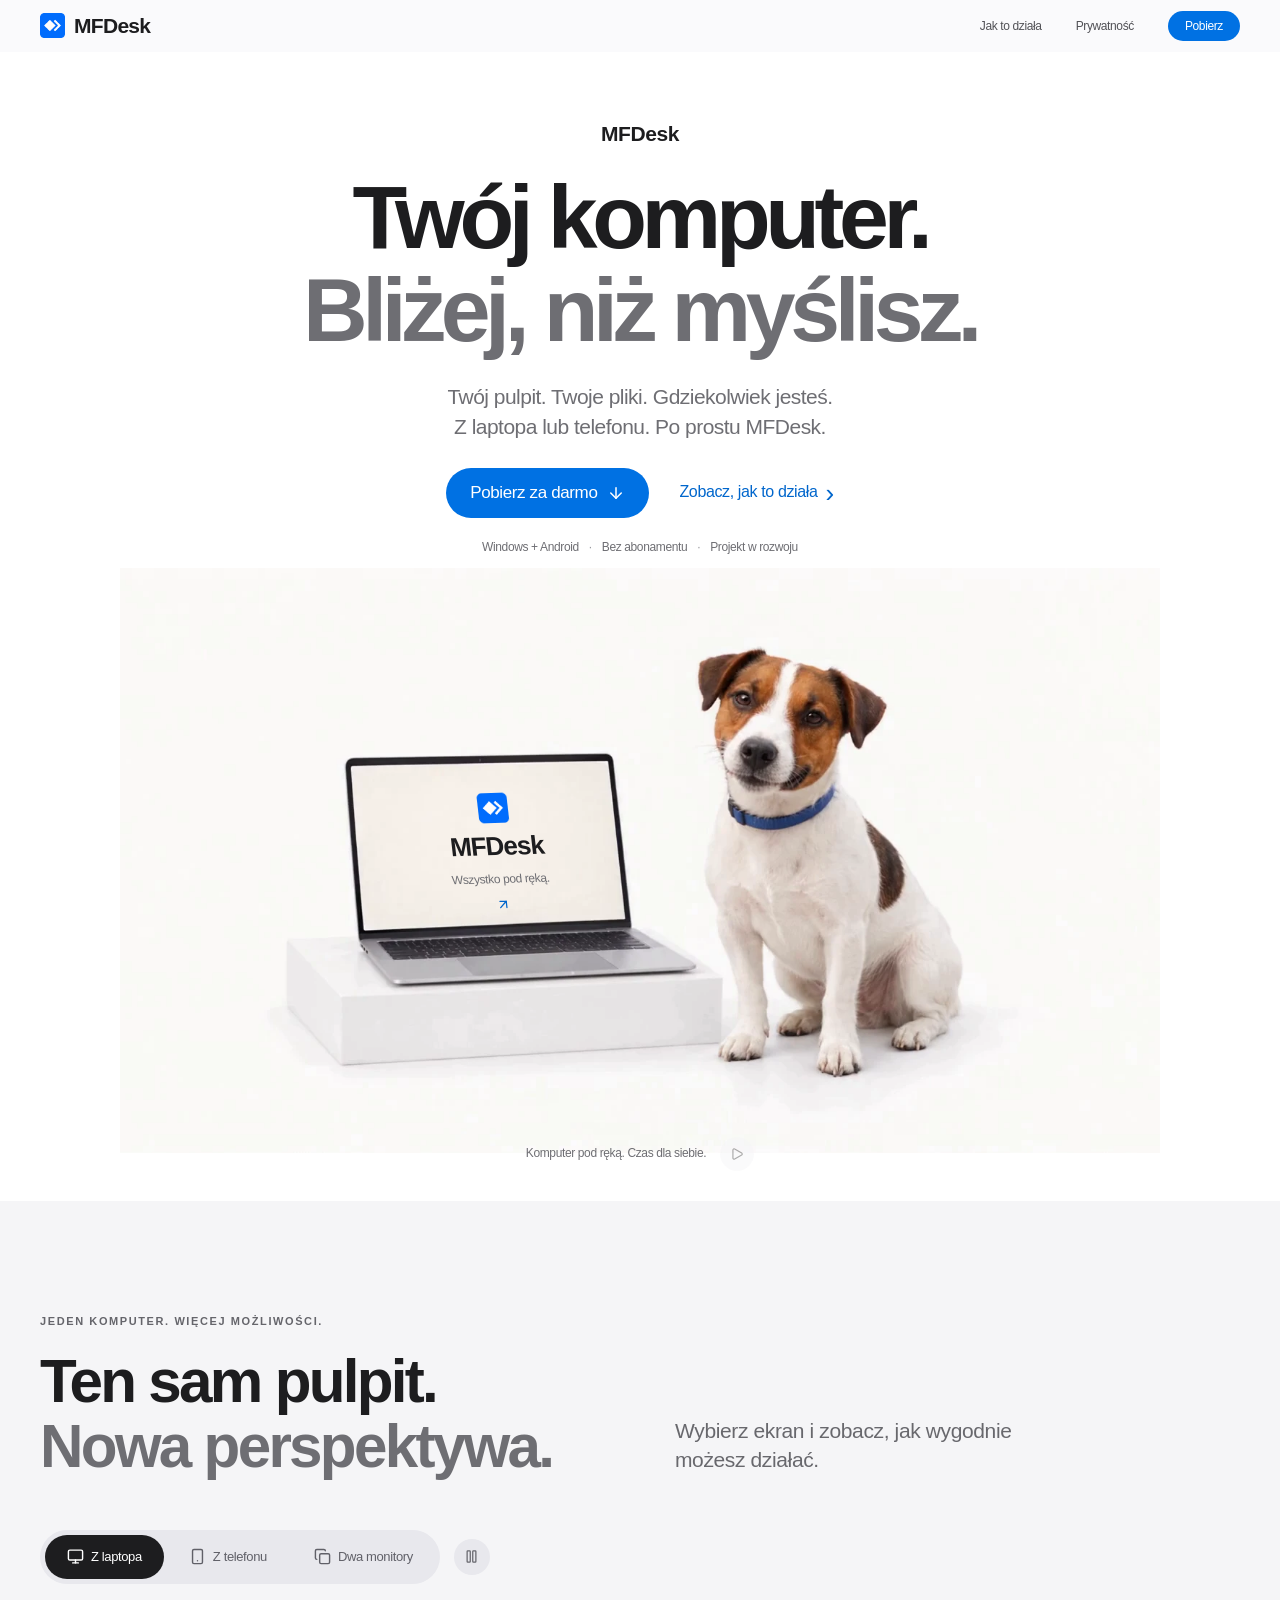
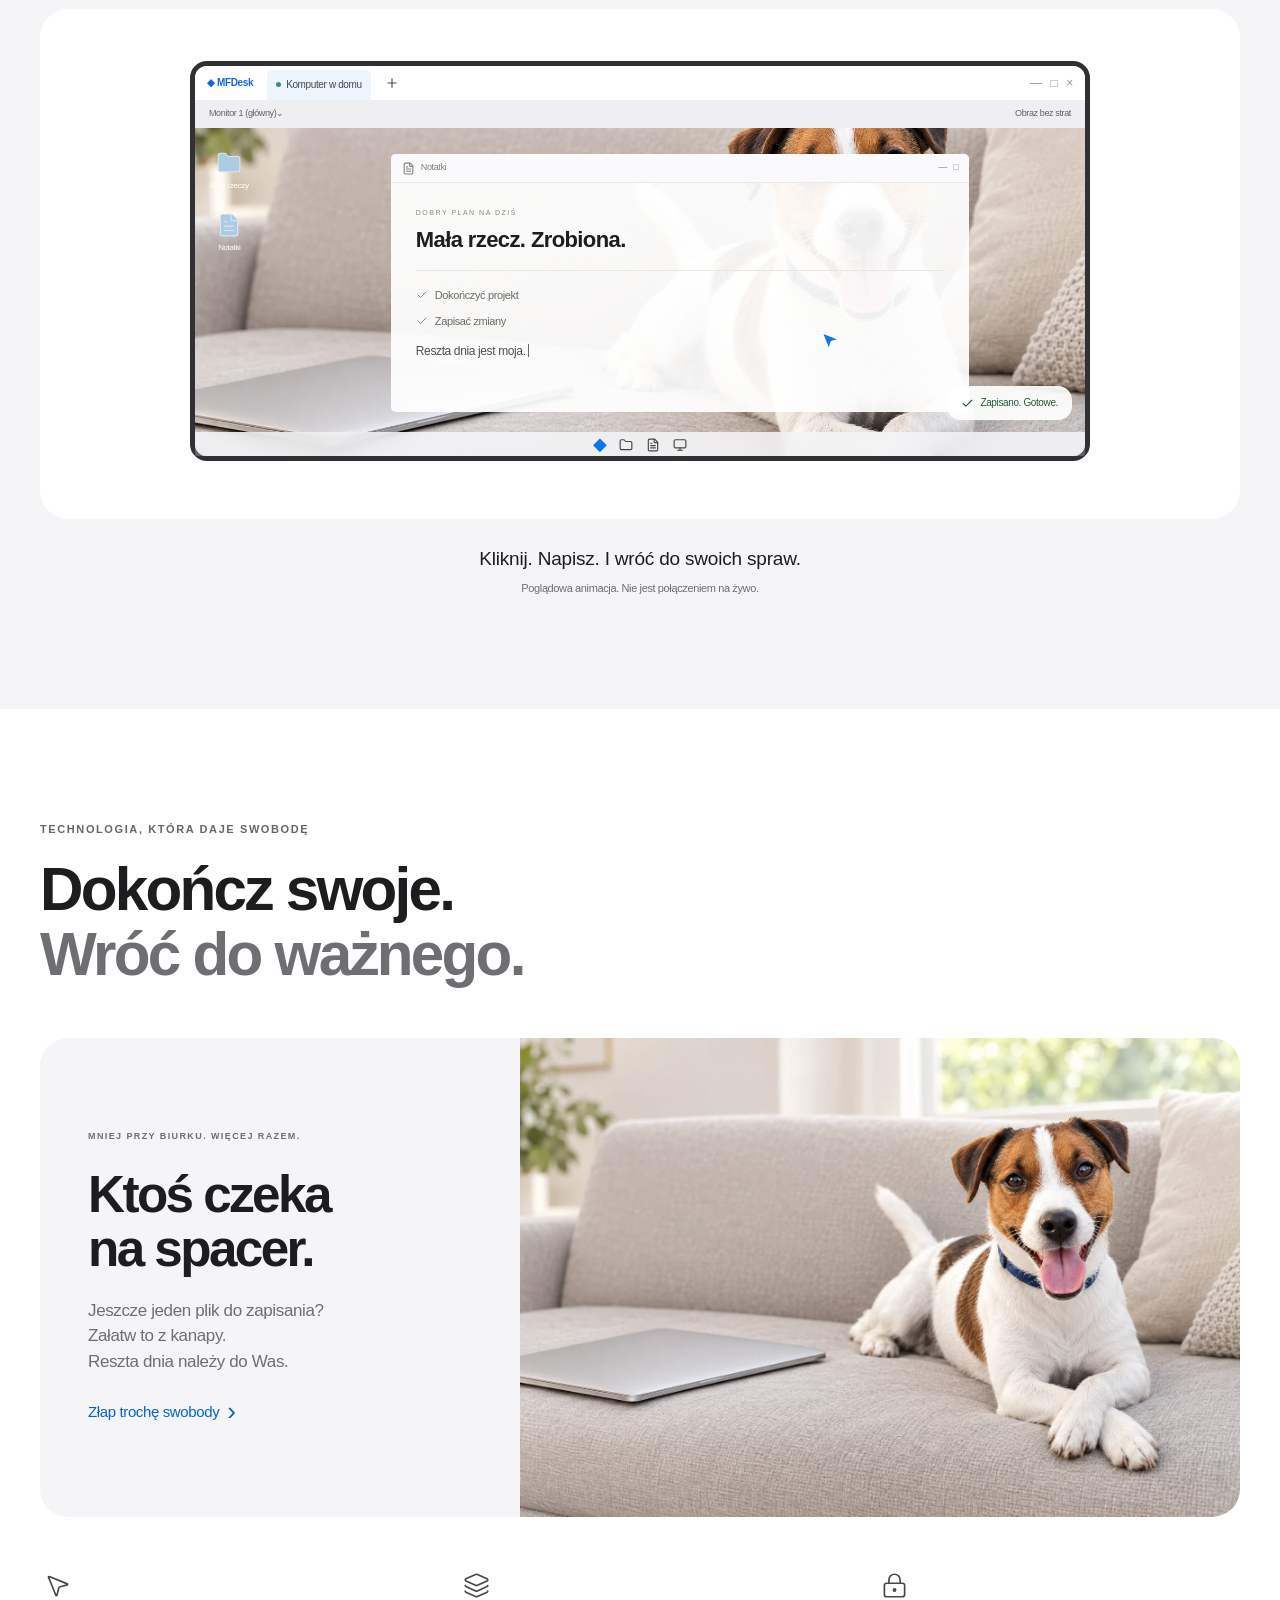
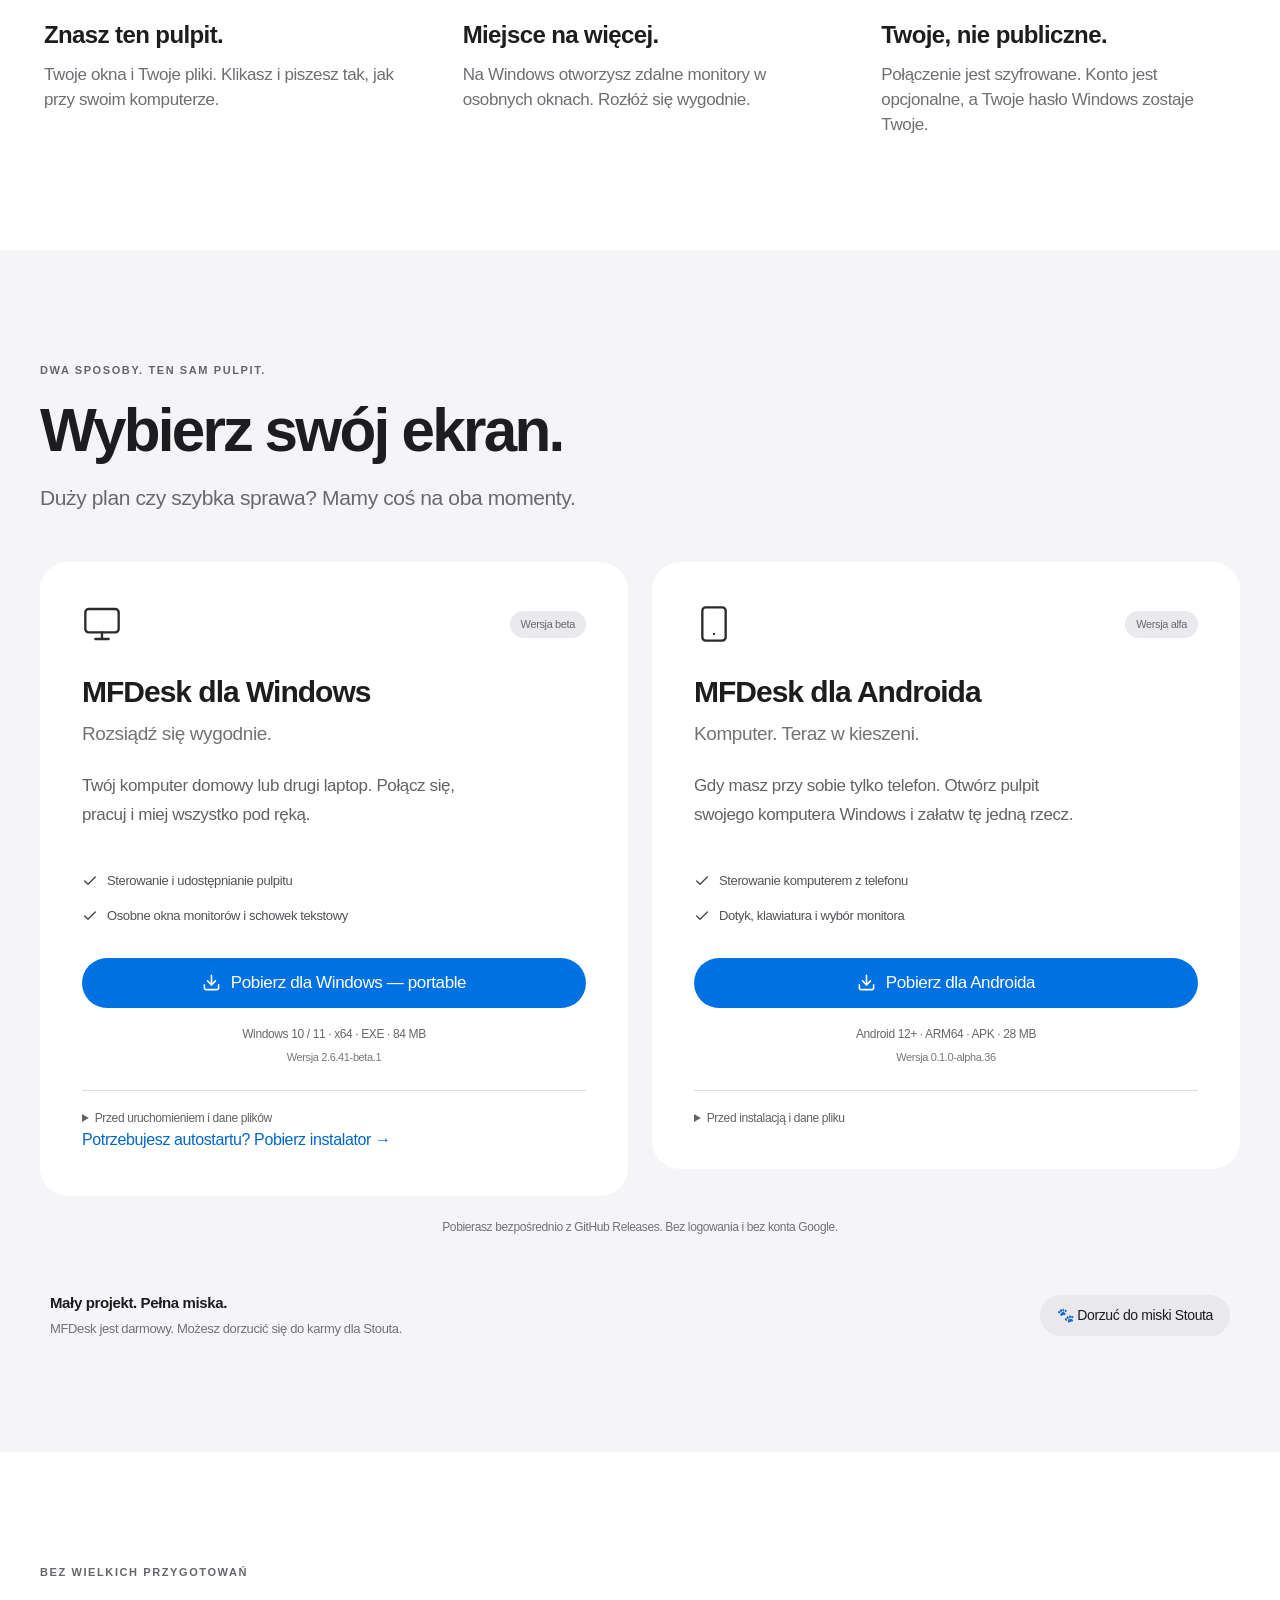
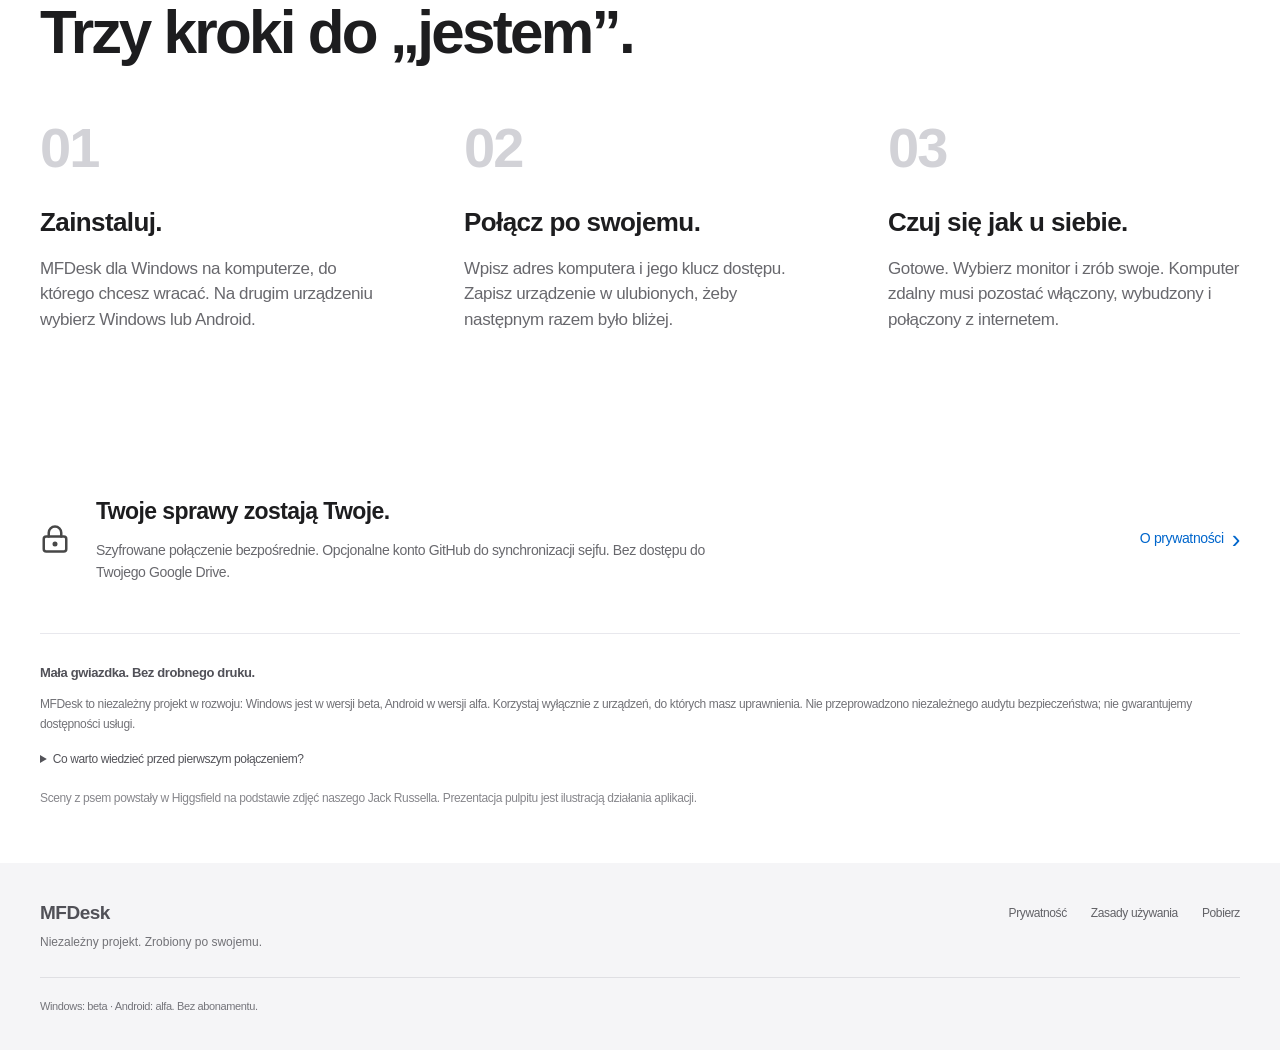
==== commit aeacd75f: "Update MFDesk download metadata" ====
--- a/index.html
+++ b/index.html
@@ -1,2 +1,2 @@
 <!DOCTYPE html><html lang="pl"><head><meta charSet="utf-8"/><meta name="viewport" content="width=device-width, initial-scale=1"/><link rel="stylesheet" href="/_next/static/css/index.p6WvNbWk.css" data-rsc-css-href="/_next/static/css/index.p6WvNbWk.css" data-precedence="vite-rsc/importer-resources"/><link rel="modulepreload" fetchPriority="low" href="/_next/static/chunks/index-CNGZxfrT.js"/><script src="/_next/static/chunks/rolldown-runtime-C60lm6uB.js" type="module" async=""></script><script src="/_next/static/chunks/framework-D_rUT4EX.js" type="module" async=""></script><link rel="modulepreload" href="/_next/static/chunks/layout-segment-context-EGFDVGFW.js" crossorigin=""/><link rel="modulepreload" href="/_next/static/chunks/brand-logo-CJ5cJ9ZG.js" crossorigin=""/><link rel="modulepreload" href="/_next/static/chunks/dialog-C5rsB-VZ.js" crossorigin=""/><link rel="modulepreload" href="/_next/static/chunks/createLucideIcon-D7hhdOL8.js" crossorigin=""/><link rel="modulepreload" href="/_next/static/chunks/Icon-DfgLFBrD.js" crossorigin=""/><link rel="modulepreload" href="/_next/static/chunks/dog-hero--QumgRUo.js" crossorigin=""/><link rel="modulepreload" href="/_next/static/chunks/play-Lr0Ti33E.js" crossorigin=""/><link rel="modulepreload" href="/_next/static/chunks/remote-demo-O3eKciAt.js" crossorigin=""/><link rel="modulepreload" href="/_next/static/chunks/support-link-DW5IGiYo.js" crossorigin=""/><title>MFDesk — prywatny pulpit zdalny</title><meta name="description" content="Twój komputer. Bliżej, niż myślisz. MFDesk dla Windows i Androida — zdalny pulpit, wiele monitorów i swoboda bez abonamentu."/><meta property="og:title" content="MFDesk — prywatny pulpit zdalny"/><meta property="og:description" content="Twój komputer. Bliżej, niż myślisz."/><meta property="og:url" content="https://mfdesk.github.io"/><meta property="og:type" content="website"/><meta property="og:locale" content="pl_PL"/><meta property="og:image" content="https://mfdesk.github.io/og.png"/><meta property="og:image:width" content="1200"/><meta property="og:image:height" content="630"/><meta property="og:image:alt" content="MFDesk — Jack Russell obok laptopa. Twój komputer. Bliżej, niż myślisz."/><meta name="twitter:card" content="summary_large_image"/><meta name="twitter:title" content="MFDesk — prywatny pulpit zdalny"/><meta name="twitter:description" content="Twoje komputery. Pod ręką."/><meta name="twitter:image" content="https://mfdesk.github.io/og.png"/><link rel="icon" href="/mfdesk.png"/><script>Object.assign(((self[Symbol.for("vinext.navigationRuntime")]??={bootstrap:{routeManifest:null},functions:{}}).bootstrap.rsc??={rsc:[]}),{params:{},nav:{"pathname":"/","searchParams":[]}})</script><link rel="modulepreload" href="/_next/static/chunks/index-CNGZxfrT.js" />
-</head><body><a class="skip" href="#content">Przejdź do treści</a><header class="site-header"><div class="header-inner wrap"><a class="brand" href="/"><img src="/mfdesk.png" width="43" height="43" alt=""/>MFDesk</a><nav aria-label="Menu główne"><a href="/#pokaz">Jak to działa</a><a href="/privacy/">Prywatność</a><a class="nav-download" href="/#pobierz">Pobierz</a></nav></div></header><main id="content"><section class="hero wrap"><p class="eyebrow">MFDesk</p><h1>Twój komputer.<br/><span>Bliżej, niż myślisz.</span></h1><p class="lead">Twój pulpit. Twoje pliki. Gdziekolwiek jesteś.<br class="desktop-break"/> Z laptopa lub telefonu. Po prostu MFDesk.</p><div class="hero-actions"><a class="primary-link" href="#pobierz">Pobierz za darmo <svg xmlns="http://www.w3.org/2000/svg" width="18" height="18" viewBox="0 0 24 24" fill="none" stroke="currentColor" stroke-width="2" stroke-linecap="round" stroke-linejoin="round" class="lucide lucide-arrow-down" aria-hidden="true"><path d="M12 5v14"></path><path d="m19 12-7 7-7-7"></path></svg></a><a class="text-link" href="#pokaz">Zobacz, jak to działa <span aria-hidden="true">›</span></a></div><p class="hero-meta">Windows + Android <span>·</span> Bez abonamentu <span>·</span> Projekt w rozwoju</p><div class="dog-hero" data-playing="false" data-ready="false"><div class="dog-hero-media"><img src="/mfdesk-dog-loop-poster.webp" alt="Jack Russell terrier w niebieskiej obroży siedzi obok srebrnego laptopa" width="1440" height="810" fetchPriority="high"/><video poster="/mfdesk-dog-loop-poster.webp" muted="" loop="" playsInline="" preload="none" aria-hidden="true"></video><a class="hero-screen" href="#pokaz" aria-label="Poznaj działanie MFDesk"><img src="/mfdesk.png" alt="" width="28" height="28"/><strong>MFDesk</strong><span>Wszystko pod ręką.</span><svg xmlns="http://www.w3.org/2000/svg" width="24" height="24" viewBox="0 0 24 24" fill="none" stroke="currentColor" stroke-width="2" stroke-linecap="round" stroke-linejoin="round" class="lucide lucide-arrow-up-right" aria-hidden="true"><path d="M7 7h10v10"></path><path d="M7 17 17 7"></path></svg></a></div><div class="dog-hero-footer"><span>Komputer pod ręką. Czas dla siebie.</span><button type="button" class="dog-motion-button" disabled="" aria-label="Zatrzymaj animację psa" title="Ograniczenie ruchu jest włączone"><svg xmlns="http://www.w3.org/2000/svg" width="14" height="14" viewBox="0 0 24 24" fill="none" stroke="currentColor" stroke-width="2" stroke-linecap="round" stroke-linejoin="round" class="lucide lucide-play" aria-hidden="true"><path d="M5 5a2 2 0 0 1 3.008-1.728l11.997 6.998a2 2 0 0 1 .003 3.458l-12 7A2 2 0 0 1 5 19z"></path></svg></button></div></div></section><section class="showcase-section section-space" aria-labelledby="showcase-title"><div class="wrap"><div class="section-heading"><p class="eyebrow">JEDEN KOMPUTER. WIĘCEJ MOŻLIWOŚCI.</p><h2 id="showcase-title">Ten sam pulpit.<br/><span>Nowa perspektywa.</span></h2><p>Wybierz ekran i zobacz, jak wygodnie możesz działać.</p></div><div class="demo" id="pokaz" data-playing="false" data-scene="0"><div class="demo-controls"><div class="demo-tabs" role="tablist" aria-label="Sposoby korzystania z MFDesk"><button type="button" role="tab" id="demo-tab-0" aria-controls="demo-panel" aria-selected="true" tabindex="0"><svg xmlns="http://www.w3.org/2000/svg" width="17" height="17" viewBox="0 0 24 24" fill="none" stroke="currentColor" stroke-width="2" stroke-linecap="round" stroke-linejoin="round" class="lucide lucide-monitor" aria-hidden="true"><rect width="20" height="14" x="2" y="3" rx="2"></rect><line x1="8" x2="16" y1="21" y2="21"></line><line x1="12" x2="12" y1="17" y2="21"></line></svg>Z laptopa</button><button type="button" role="tab" id="demo-tab-1" aria-controls="demo-panel" aria-selected="false" tabindex="-1"><svg xmlns="http://www.w3.org/2000/svg" width="17" height="17" viewBox="0 0 24 24" fill="none" stroke="currentColor" stroke-width="2" stroke-linecap="round" stroke-linejoin="round" class="lucide lucide-smartphone" aria-hidden="true"><rect width="14" height="20" x="5" y="2" rx="2" ry="2"></rect><path d="M12 18h.01"></path></svg>Z telefonu</button><button type="button" role="tab" id="demo-tab-2" aria-controls="demo-panel" aria-selected="false" tabindex="-1"><svg xmlns="http://www.w3.org/2000/svg" width="17" height="17" viewBox="0 0 24 24" fill="none" stroke="currentColor" stroke-width="2" stroke-linecap="round" stroke-linejoin="round" class="lucide lucide-copy" aria-hidden="true"><rect width="14" height="14" x="8" y="8" rx="2" ry="2"></rect><path d="M4 16c-1.1 0-2-.9-2-2V4c0-1.1.9-2 2-2h10c1.1 0 2 .9 2 2"></path></svg>Dwa monitory</button></div><button type="button" class="motion-button" aria-label="Wstrzymaj animację" disabled="" title="Animacja wyłączona zgodnie z ustawieniem ograniczenia ruchu"><svg xmlns="http://www.w3.org/2000/svg" width="15" height="15" viewBox="0 0 24 24" fill="none" stroke="currentColor" stroke-width="2" stroke-linecap="round" stroke-linejoin="round" class="lucide lucide-play" aria-hidden="true"><path d="M5 5a2 2 0 0 1 3.008-1.728l11.997 6.998a2 2 0 0 1 .003 3.458l-12 7A2 2 0 0 1 5 19z"></path></svg></button></div><div class="demo-stage" id="demo-panel" role="tabpanel" aria-labelledby="demo-tab-0" tabindex="0"><div class="demo-composition"><div class="remote-window"><div class="remote-title"><b>◆ MFDesk</b><span class="remote-tab"><i></i> Komputer w domu</span><svg xmlns="http://www.w3.org/2000/svg" width="14" height="14" viewBox="0 0 24 24" fill="none" stroke="currentColor" stroke-width="2" stroke-linecap="round" stroke-linejoin="round" class="lucide lucide-plus" aria-hidden="true"><path d="M5 12h14"></path><path d="M12 5v14"></path></svg><span class="window-controls">—   □   ×</span></div><div class="remote-tools"><span>Monitor 1 (główny)⌄</span><span>Obraz bez strat</span></div><div class="sample-desktop" aria-hidden="true"><div class="sample-sidebar"><svg xmlns="http://www.w3.org/2000/svg" width="24" height="24" viewBox="0 0 24 24" fill="none" stroke="currentColor" stroke-width="2" stroke-linecap="round" stroke-linejoin="round" class="lucide lucide-folder" aria-hidden="true"><path d="M20 20a2 2 0 0 0 2-2V8a2 2 0 0 0-2-2h-7.9a2 2 0 0 1-1.69-.9L9.6 3.9A2 2 0 0 0 7.93 3H4a2 2 0 0 0-2 2v13a2 2 0 0 0 2 2Z"></path></svg><span>Moje rzeczy</span><svg xmlns="http://www.w3.org/2000/svg" width="24" height="24" viewBox="0 0 24 24" fill="none" stroke="currentColor" stroke-width="2" stroke-linecap="round" stroke-linejoin="round" class="lucide lucide-file-text" aria-hidden="true"><path d="M6 22a2 2 0 0 1-2-2V4a2 2 0 0 1 2-2h8a2.4 2.4 0 0 1 1.704.706l3.588 3.588A2.4 2.4 0 0 1 20 8v12a2 2 0 0 1-2 2z"></path><path d="M14 2v5a1 1 0 0 0 1 1h5"></path><path d="M10 9H8"></path><path d="M16 13H8"></path><path d="M16 17H8"></path></svg><span>Notatki</span></div><div class="sample-window"><div class="sample-window-bar"><svg xmlns="http://www.w3.org/2000/svg" width="13" height="13" viewBox="0 0 24 24" fill="none" stroke="currentColor" stroke-width="2" stroke-linecap="round" stroke-linejoin="round" class="lucide lucide-file-text" aria-hidden="true"><path d="M6 22a2 2 0 0 1-2-2V4a2 2 0 0 1 2-2h8a2.4 2.4 0 0 1 1.704.706l3.588 3.588A2.4 2.4 0 0 1 20 8v12a2 2 0 0 1-2 2z"></path><path d="M14 2v5a1 1 0 0 0 1 1h5"></path><path d="M10 9H8"></path><path d="M16 13H8"></path><path d="M16 17H8"></path></svg>Notatki<span>—   □</span></div><div class="sample-document"><span class="document-kicker">DOBRY PLAN NA DZIŚ</span><strong>Mała rzecz. Zrobiona.</strong><div class="doc-rule"></div><p class="doc-check"><svg xmlns="http://www.w3.org/2000/svg" width="24" height="24" viewBox="0 0 24 24" fill="none" stroke="currentColor" stroke-width="2" stroke-linecap="round" stroke-linejoin="round" class="lucide lucide-check" aria-hidden="true"><path d="M20 6 9 17l-5-5"></path></svg>Dokończyć projekt</p><p class="doc-check"><svg xmlns="http://www.w3.org/2000/svg" width="24" height="24" viewBox="0 0 24 24" fill="none" stroke="currentColor" stroke-width="2" stroke-linecap="round" stroke-linejoin="round" class="lucide lucide-check" aria-hidden="true"><path d="M20 6 9 17l-5-5"></path></svg>Zapisać zmiany</p><div class="typed-line"><span>Reszta dnia jest moja.</span><i></i></div></div></div><svg xmlns="http://www.w3.org/2000/svg" width="24" height="24" viewBox="0 0 24 24" fill="#0876ec" stroke="white" stroke-width="2" stroke-linecap="round" stroke-linejoin="round" class="lucide lucide-mouse-pointer2 lucide-mouse-pointer-2 demo-cursor" aria-hidden="true"><path d="M4.037 4.688a.495.495 0 0 1 .651-.651l16 6.5a.5.5 0 0 1-.063.947l-6.124 1.58a2 2 0 0 0-1.438 1.435l-1.579 6.126a.5.5 0 0 1-.947.063z"></path></svg><div class="demo-dock"><span>◆</span><svg xmlns="http://www.w3.org/2000/svg" width="24" height="24" viewBox="0 0 24 24" fill="none" stroke="currentColor" stroke-width="2" stroke-linecap="round" stroke-linejoin="round" class="lucide lucide-folder" aria-hidden="true"><path d="M20 20a2 2 0 0 0 2-2V8a2 2 0 0 0-2-2h-7.9a2 2 0 0 1-1.69-.9L9.6 3.9A2 2 0 0 0 7.93 3H4a2 2 0 0 0-2 2v13a2 2 0 0 0 2 2Z"></path></svg><svg xmlns="http://www.w3.org/2000/svg" width="24" height="24" viewBox="0 0 24 24" fill="none" stroke="currentColor" stroke-width="2" stroke-linecap="round" stroke-linejoin="round" class="lucide lucide-file-text" aria-hidden="true"><path d="M6 22a2 2 0 0 1-2-2V4a2 2 0 0 1 2-2h8a2.4 2.4 0 0 1 1.704.706l3.588 3.588A2.4 2.4 0 0 1 20 8v12a2 2 0 0 1-2 2z"></path><path d="M14 2v5a1 1 0 0 0 1 1h5"></path><path d="M10 9H8"></path><path d="M16 13H8"></path><path d="M16 17H8"></path></svg><svg xmlns="http://www.w3.org/2000/svg" width="24" height="24" viewBox="0 0 24 24" fill="none" stroke="currentColor" stroke-width="2" stroke-linecap="round" stroke-linejoin="round" class="lucide lucide-monitor" aria-hidden="true"><rect width="20" height="14" x="2" y="3" rx="2"></rect><line x1="8" x2="16" y1="21" y2="21"></line><line x1="12" x2="12" y1="17" y2="21"></line></svg></div><div class="saved-toast"><svg xmlns="http://www.w3.org/2000/svg" width="24" height="24" viewBox="0 0 24 24" fill="none" stroke="currentColor" stroke-width="2" stroke-linecap="round" stroke-linejoin="round" class="lucide lucide-check" aria-hidden="true"><path d="M20 6 9 17l-5-5"></path></svg> Zapisano. Gotowe.</div></div></div></div></div><div class="demo-caption"><p>Kliknij. Napisz. I wróć do swoich spraw.</p><span>Poglądowa animacja. Nie jest połączeniem na żywo.</span></div></div></div></section><section class="everyday section-space" aria-labelledby="everyday-title"><div class="wrap"><div class="section-heading"><p class="eyebrow">TECHNOLOGIA, KTÓRA DAJE SWOBODĘ</p><h2 id="everyday-title">Dokończ swoje.<br/><span>Wróć do ważnego.</span></h2></div><div class="lifestyle-card"><div class="lifestyle-copy"><p class="small-label">MNIEJ PRZY BIURKU. WIĘCEJ RAZEM.</p><h3>Ktoś czeka<br/>na spacer.</h3><p>Jeszcze jeden plik do zapisania?<br/>Załatw to z kanapy.<br/>Reszta dnia należy do Was.</p><a class="text-link" href="#pobierz">Złap trochę swobody <span aria-hidden="true">›</span></a></div><img src="/mfdesk-dog-home.webp" alt="Jack Russell terrier odpoczywa na jasnej kanapie obok zamkniętego laptopa" width="1600" height="1063" loading="lazy"/></div><div class="benefit-grid"><article><svg xmlns="http://www.w3.org/2000/svg" width="24" height="24" viewBox="0 0 24 24" fill="none" stroke="currentColor" stroke-width="2" stroke-linecap="round" stroke-linejoin="round" class="lucide lucide-mouse-pointer2 lucide-mouse-pointer-2" aria-hidden="true"><path d="M4.037 4.688a.495.495 0 0 1 .651-.651l16 6.5a.5.5 0 0 1-.063.947l-6.124 1.58a2 2 0 0 0-1.438 1.435l-1.579 6.126a.5.5 0 0 1-.947.063z"></path></svg><h3>Znasz ten pulpit.</h3><p>Twoje okna i Twoje pliki. Klikasz i piszesz tak, jak przy swoim komputerze.</p></article><article><svg xmlns="http://www.w3.org/2000/svg" width="24" height="24" viewBox="0 0 24 24" fill="none" stroke="currentColor" stroke-width="2" stroke-linecap="round" stroke-linejoin="round" class="lucide lucide-layers" aria-hidden="true"><path d="M12.83 2.18a2 2 0 0 0-1.66 0L2.6 6.08a1 1 0 0 0 0 1.83l8.58 3.91a2 2 0 0 0 1.66 0l8.58-3.9a1 1 0 0 0 0-1.83z"></path><path d="M2 12a1 1 0 0 0 .58.91l8.6 3.91a2 2 0 0 0 1.65 0l8.58-3.9A1 1 0 0 0 22 12"></path><path d="M2 17a1 1 0 0 0 .58.91l8.6 3.91a2 2 0 0 0 1.65 0l8.58-3.9A1 1 0 0 0 22 17"></path></svg><h3>Miejsce na więcej.</h3><p>Na Windows otworzysz zdalne monitory w osobnych oknach. Rozłóż się wygodnie.</p></article><article><svg xmlns="http://www.w3.org/2000/svg" width="24" height="24" viewBox="0 0 24 24" fill="none" stroke="currentColor" stroke-width="2" stroke-linecap="round" stroke-linejoin="round" class="lucide lucide-lock-keyhole" aria-hidden="true"><circle cx="12" cy="16" r="1"></circle><rect x="3" y="10" width="18" height="12" rx="2"></rect><path d="M7 10V7a5 5 0 0 1 10 0v3"></path></svg><h3>Twoje, nie publiczne.</h3><p>Połączenie jest szyfrowane. Konto jest opcjonalne, a Twoje hasło Windows zostaje Twoje.</p></article></div></div></section><section id="pobierz" class="download-section section-space" aria-labelledby="download-title"><div class="wrap"><div class="section-heading"><p class="eyebrow">DWA SPOSOBY. TEN SAM PULPIT.</p><h2 id="download-title">Wybierz swój ekran.</h2><p>Duży plan czy szybka sprawa? Mamy coś na oba momenty.</p></div><div class="download-grid"><article id="windows" class="download-card" aria-labelledby="windows-title"><div class="platform-top"><svg xmlns="http://www.w3.org/2000/svg" width="24" height="24" viewBox="0 0 24 24" fill="none" stroke="currentColor" stroke-width="2" stroke-linecap="round" stroke-linejoin="round" class="lucide lucide-monitor platform-icon" aria-hidden="true"><rect width="20" height="14" x="2" y="3" rx="2"></rect><line x1="8" x2="16" y1="21" y2="21"></line><line x1="12" x2="12" y1="17" y2="21"></line></svg><span class="release-badge">Wersja beta</span></div><h3 id="windows-title">MFDesk dla Windows</h3><p class="platform-tagline">Rozsiądź się wygodnie.</p><p class="platform-description">Twój komputer domowy lub drugi laptop. Połącz się, pracuj i miej wszystko pod ręką.</p><ul class="platform-features"><li><svg xmlns="http://www.w3.org/2000/svg" width="24" height="24" viewBox="0 0 24 24" fill="none" stroke="currentColor" stroke-width="2" stroke-linecap="round" stroke-linejoin="round" class="lucide lucide-check" aria-hidden="true"><path d="M20 6 9 17l-5-5"></path></svg>Sterowanie i udostępnianie pulpitu</li><li><svg xmlns="http://www.w3.org/2000/svg" width="24" height="24" viewBox="0 0 24 24" fill="none" stroke="currentColor" stroke-width="2" stroke-linecap="round" stroke-linejoin="round" class="lucide lucide-check" aria-hidden="true"><path d="M20 6 9 17l-5-5"></path></svg>Osobne okna monitorów i schowek tekstowy</li></ul><a class="primary-link download-button" href="https://github.com/mfdesk/mfdesk.github.io/releases/download/v2.6.40-beta.1/MFDesk-Portable-2.6.40-beta.1.exe" aria-describedby="windows-meta"><svg xmlns="http://www.w3.org/2000/svg" width="19" height="19" viewBox="0 0 24 24" fill="none" stroke="currentColor" stroke-width="2" stroke-linecap="round" stroke-linejoin="round" class="lucide lucide-download" aria-hidden="true"><path d="M12 15V3"></path><path d="M21 15v4a2 2 0 0 1-2 2H5a2 2 0 0 1-2-2v-4"></path><path d="m7 10 5 5 5-5"></path></svg>Pobierz dla Windows — portable</a><p class="platform-meta" id="windows-meta">Windows 10 / 11 · x64 · EXE · <!-- -->84<!-- --> MB</p><p class="release-version">Wersja <!-- -->2.6.40-beta.1</p><details class="download-integrity"><summary>Przed uruchomieniem i dane plików</summary><p>Portable działa bez instalacji i nie dodaje usługi ani autostartu. Dane zapisuje na tym koncie Windows w folderze MFDesk-Portable. Udostępnianie wymaga uruchomionej aplikacji i zalogowanej sesji Windows. Dostęp po restarcie lub wylogowaniu wymaga instalacji. Portable i wersja instalowana mają osobne profile.</p><p>Pliki nie mają jeszcze podpisu wydawcy — Windows może je zablokować. Portable nie omija Smart App Control. Nie wyłączaj ochrony systemu, aby uruchomić aplikację.</p><p>MFDesk-Portable-2.6.40-beta.1.exe</p><p>SHA-256: 14A96BC680550159C018439AFBBBD70833D887C5CFD0FE506ED8F69F927B60B4</p><p>Instalator (osobna opcja):</p><p>MFDesk-Setup-2.6.40-beta.1.exe</p><p>SHA-256: 7D4976A24DC9047BED2C24D3893EE130320C566B9A5ECEAF4CCAF59F78A4EC9B</p></details><p id="windows-installer"><a class="text-link" href="https://github.com/mfdesk/mfdesk.github.io/releases/download/v2.6.40-beta.1/MFDesk-Setup-2.6.40-beta.1.exe">Potrzebujesz autostartu? Pobierz instalator →</a></p></article><article id="android" class="download-card" aria-labelledby="android-title"><div class="platform-top"><svg xmlns="http://www.w3.org/2000/svg" width="24" height="24" viewBox="0 0 24 24" fill="none" stroke="currentColor" stroke-width="2" stroke-linecap="round" stroke-linejoin="round" class="lucide lucide-smartphone platform-icon" aria-hidden="true"><rect width="14" height="20" x="5" y="2" rx="2" ry="2"></rect><path d="M12 18h.01"></path></svg><span class="release-badge">Wersja alfa</span></div><h3 id="android-title">MFDesk dla Androida</h3><p class="platform-tagline">Komputer. Teraz w kieszeni.</p><p class="platform-description">Gdy masz przy sobie tylko telefon. Otwórz pulpit swojego komputera Windows i załatw tę jedną rzecz.</p><ul class="platform-features"><li><svg xmlns="http://www.w3.org/2000/svg" width="24" height="24" viewBox="0 0 24 24" fill="none" stroke="currentColor" stroke-width="2" stroke-linecap="round" stroke-linejoin="round" class="lucide lucide-check" aria-hidden="true"><path d="M20 6 9 17l-5-5"></path></svg>Sterowanie komputerem z telefonu</li><li><svg xmlns="http://www.w3.org/2000/svg" width="24" height="24" viewBox="0 0 24 24" fill="none" stroke="currentColor" stroke-width="2" stroke-linecap="round" stroke-linejoin="round" class="lucide lucide-check" aria-hidden="true"><path d="M20 6 9 17l-5-5"></path></svg>Dotyk, klawiatura i wybór monitora</li></ul><a class="primary-link download-button" href="https://github.com/mfdesk/mfdesk.github.io/releases/download/android-v0.1.0-alpha.36/MFDesk-Android-0.1.0-alpha.36-arm64.apk" aria-describedby="android-meta"><svg xmlns="http://www.w3.org/2000/svg" width="19" height="19" viewBox="0 0 24 24" fill="none" stroke="currentColor" stroke-width="2" stroke-linecap="round" stroke-linejoin="round" class="lucide lucide-download" aria-hidden="true"><path d="M12 15V3"></path><path d="M21 15v4a2 2 0 0 1-2 2H5a2 2 0 0 1-2-2v-4"></path><path d="m7 10 5 5 5-5"></path></svg>Pobierz dla Androida</a><p class="platform-meta" id="android-meta">Android 12+ · ARM64 · APK · <!-- -->28<!-- --> MB</p><p class="release-version">Wersja <!-- -->0.1.0-alpha.36</p><details class="download-integrity"><summary>Przed instalacją i dane pliku</summary><p>APK instalujesz poza Google Play. Android poprosi o zgodę na instalację z wybranego źródła. To wczesna wersja do sterowania Windows — nie udostępnia ekranu telefonu.</p><p>MFDesk-Android-0.1.0-alpha.36-arm64.apk</p><p>SHA-256: <code>27DA7FA0252B86492F89A4A350E0D4B50AE1F7B328D44DE885A802757CD3D4B4</code></p><a href="https://github.com/mfdesk/mfdesk.github.io/releases/tag/android-v0.1.0-alpha.36" target="_blank" rel="noopener noreferrer">Informacje o wydaniu <svg xmlns="http://www.w3.org/2000/svg" width="14" height="14" viewBox="0 0 24 24" fill="none" stroke="currentColor" stroke-width="2" stroke-linecap="round" stroke-linejoin="round" class="lucide lucide-arrow-up-right" aria-hidden="true"><path d="M7 7h10v10"></path><path d="M7 17 17 7"></path></svg></a></details></article></div><p class="download-note">Pobierasz bezpośrednio z GitHub Releases. Bez logowania i bez konta Google.</p><div class="support-strip"><p>Mały projekt. Pełna miska.<span>MFDesk jest darmowy. Możesz dorzucić się do karmy dla Stouta.</span></p><div class="support-row"><button type="button" tabindex="0" data-base-ui-click-trigger="" id="base-ui-_R_3t4bi_" aria-haspopup="dialog" aria-expanded="false" data-slot="dialog-trigger" class="support-link">🐾 Dorzuć do miski Stouta</button></div></div></div></section><section class="start-section section-space" aria-labelledby="start-title"><div class="wrap"><div class="section-heading"><p class="eyebrow">BEZ WIELKICH PRZYGOTOWAŃ</p><h2 id="start-title">Trzy kroki do „jestem”.</h2></div><ol class="steps"><li><span class="step-number">01</span><h3>Zainstaluj.</h3><p>MFDesk dla Windows na komputerze, do którego chcesz wracać. Na drugim urządzeniu wybierz Windows lub Android.</p></li><li><span class="step-number">02</span><h3>Połącz po swojemu.</h3><p>Wpisz adres komputera i jego klucz dostępu. Zapisz urządzenie w ulubionych, żeby następnym razem było bliżej.</p></li><li><span class="step-number">03</span><h3>Czuj się jak u siebie.</h3><p>Gotowe. Wybierz monitor i zrób swoje. Komputer zdalny musi pozostać włączony, wybudzony i połączony z internetem.</p></li></ol></div></section><section class="privacy-band wrap" aria-labelledby="privacy-title"><svg xmlns="http://www.w3.org/2000/svg" width="30" height="30" viewBox="0 0 24 24" fill="none" stroke="currentColor" stroke-width="2" stroke-linecap="round" stroke-linejoin="round" class="lucide lucide-lock-keyhole" aria-hidden="true"><circle cx="12" cy="16" r="1"></circle><rect x="3" y="10" width="18" height="12" rx="2"></rect><path d="M7 10V7a5 5 0 0 1 10 0v3"></path></svg><div><h2 id="privacy-title">Twoje sprawy zostają Twoje.</h2><p>Szyfrowane połączenie bezpośrednie. Opcjonalne konto GitHub do synchronizacji sejfu. Bez dostępu do Twojego Google Drive.</p></div><a class="text-link" href="/privacy/">O prywatności <span aria-hidden="true">›</span></a></section><aside class="honest-notes wrap"><h2>Mała gwiazdka. Bez drobnego druku.</h2><p>MFDesk to niezależny projekt w rozwoju: Windows jest w wersji beta, Android w wersji alfa. Korzystaj wyłącznie z urządzeń, do których masz uprawnienia. Nie przeprowadzono niezależnego audytu bezpieczeństwa; nie gwarantujemy dostępności usługi.</p><details><summary>Co warto wiedzieć przed pierwszym połączeniem?</summary><ul><li>Zaktualizuj oba urządzenia: własna sygnalizacja wymaga Windows 2.6.16 lub nowszego i Androida alfa 11 lub nowszego. Pośrednik TURN wymaga zalogowanego, zatwierdzonego konta; niektóre sieci i limity usług nadal mogą uniemożliwić połączenie.</li><li>Ekran logowania Windows, UAC i powrót po restarcie to funkcje testowe. Uśpionego komputera MFDesk nie wybudza przez internet.</li><li>Konto GitHub wymaga zatwierdzenia rejestracji. Zaszyfrowany sejf przechowujemy w Cloudflare D1 (UE), bez Google Drive i Apps Script.</li><li>Android odczytuje istniejący sejf. Nie obsługuje przesyłania plików ani historii schowka Win+V.</li></ul></details><p class="image-credit">Sceny z psem powstały w Higgsfield na podstawie zdjęć naszego Jack Russella. Prezentacja pulpitu jest ilustracją działania aplikacji.</p></aside></main><footer><div class="footer-inner wrap"><div class="footer-brand">MFDesk<span>Niezależny projekt. Zrobiony po swojemu.</span></div><div class="footer-links"><a href="/privacy/">Prywatność</a><a href="/terms/">Zasady używania</a><a href="/#pobierz">Pobierz</a></div><p>Windows: beta · Android: alfa. Bez abonamentu.</p></div></footer><script type="module" src="/_next/static/chunks/index-CNGZxfrT.js" id="_R_" async=""></script><script>((self[Symbol.for("vinext.navigationRuntime")]??={bootstrap:{routeManifest:null},functions:{}}).bootstrap.rsc??={rsc:[]}).rsc.push("0:{\"page:/\":\"$L1\",\"layout:/\":\"$L2\",\"route:/\":\"$L3\",\"__route\":\"route:/\",\"__interceptionContext\":null,\"__layoutIds\":[\"layout:/\"],\"__rootLayout\":\"/\",\"__bfcacheSegmentIdentities\":{\"layout:/\":\"[\\\"layout\\\",\\\"layout:/\\\",\\\"root-boundary:/\\\",\\\"\\\"]\",\"page:/\":\"[\\\"page\\\",\\\"page:/\\\",\\\"root-boundary:/\\\",\\\"\\\"]\"},\"__srcPage\":[\"page\"],\"__layoutFlags\":{\"layout:/\":\"s\"},\"__artifactCompatibility\":{\"schemaVersion\":1,\"graphVersion\":\"app-route-graph:1177fd80f83fa7b0\",\"deploymentVersion\":\"4b482a97-71c3-4eae-9f3c-3f9a67c90bca\",\"appElementsSchemaVersion\":1,\"rscPayloadSchemaVersion\":1,\"rootBoundaryId\":\"/\",\"renderEpoch\":null}}\n")</script><script>((self[Symbol.for("vinext.navigationRuntime")]??={bootstrap:{routeManifest:null},functions:{}}).bootstrap.rsc??={rsc:[]}).rsc.push("4:I[\"f672c007af10\",[],\"BrandLogo\",1]\n")</script><script>((self[Symbol.for("vinext.navigationRuntime")]??={bootstrap:{routeManifest:null},functions:{}}).bootstrap.rsc??={rsc:[]}).rsc.push("5:I[\"cbf257e34144\",[],\"Children\",1]\n")</script><script>((self[Symbol.for("vinext.navigationRuntime")]??={bootstrap:{routeManifest:null},functions:{}}).bootstrap.rsc??={rsc:[]}).rsc.push("6:I[\"a3c9f3c4d13c\",[],\"GlobalErrorBoundary\",1]\n")</script><script>((self[Symbol.for("vinext.navigationRuntime")]??={bootstrap:{routeManifest:null},functions:{}}).bootstrap.rsc??={rsc:[]}).rsc.push("7:I[\"fb3231adb96d\",[],\"default\",1]\n")</script><script>((self[Symbol.for("vinext.navigationRuntime")]??={bootstrap:{routeManifest:null},functions:{}}).bootstrap.rsc??={rsc:[]}).rsc.push("8:I[\"a3c9f3c4d13c\",[],\"ErrorBoundary\",1]\n")</script><script>((self[Symbol.for("vinext.navigationRuntime")]??={bootstrap:{routeManifest:null},functions:{}}).bootstrap.rsc??={rsc:[]}).rsc.push("9:I[\"caf66367e8dd\",[],\"LayoutSegmentProvider\",1]\n")</script><script>((self[Symbol.for("vinext.navigationRuntime")]??={bootstrap:{routeManifest:null},functions:{}}).bootstrap.rsc??={rsc:[]}).rsc.push("a:I[\"cbf257e34144\",[],\"Slot\",1]\n")</script><script>((self[Symbol.for("vinext.navigationRuntime")]??={bootstrap:{routeManifest:null},functions:{}}).bootstrap.rsc??={rsc:[]}).rsc.push("b:I[\"a3c9f3c4d13c\",[],\"NotFoundBoundary\",1]\n")</script><script>((self[Symbol.for("vinext.navigationRuntime")]??={bootstrap:{routeManifest:null},functions:{}}).bootstrap.rsc??={rsc:[]}).rsc.push("c:I[\"3a29bbfba6d5\",[],\"AppRouterScrollTarget\",1]\n")</script><script>((self[Symbol.for("vinext.navigationRuntime")]??={bootstrap:{routeManifest:null},functions:{}}).bootstrap.rsc??={rsc:[]}).rsc.push("d:I[\"a3c9f3c4d13c\",[],\"RedirectBoundary\",1]\n")</script><script>((self[Symbol.for("vinext.navigationRuntime")]??={bootstrap:{routeManifest:null},functions:{}}).bootstrap.rsc??={rsc:[]}).rsc.push(":HL[\"/_next/static/css/index.p6WvNbWk.css\",\"style\"     ]\n")</script><script>((self[Symbol.for("vinext.navigationRuntime")]??={bootstrap:{routeManifest:null},functions:{}}).bootstrap.rsc??={rsc:[]}).rsc.push("2:[[[\"$\",\"link\",\"css:/_next/static/css/index.p6WvNbWk.css\",{\"rel\":\"stylesheet\",\"precedence\":\"vite-rsc/importer-resources\",\"href\":\"/_next/static/css/index.p6WvNbWk.css\",\"data-rsc-css-href\":\"/_next/static/css/index.p6WvNbWk.css\"}],\"$undefined\"],[\"$\",\"html\",null,{\"lang\":\"pl\",\"children\":[\"$\",\"body\",null,{\"children\":[[\"$\",\"a\",null,{\"className\":\"skip\",\"href\":\"#content\",\"children\":\"Przejdź do treści\"}],[\"$\",\"header\",null,{\"className\":\"site-header\",\"children\":[\"$\",\"div\",null,{\"className\":\"header-inner wrap\",\"children\":[[\"$\",\"$L4\",null,{}],[\"$\",\"nav\",null,{\"aria-label\":\"Menu główne\",\"children\":[[\"$\",\"a\",null,{\"href\":\"/#pokaz\",\"children\":\"Jak to działa\"}],[\"$\",\"a\",null,{\"href\":\"/privacy/\",\"children\":\"Prywatność\"}],[\"$\",\"a\",null,{\"className\":\"nav-download\",\"href\":\"/#pobierz\",\"children\":\"Pobierz\"}]]}]]}]}],[\"$\",\"$L5\",null,{}],[\"$\",\"footer\",null,{\"children\":[\"$\",\"div\",null,{\"className\":\"footer-inner wrap\",\"children\":[[\"$\",\"div\",null,{\"className\":\"footer-brand\",\"children\":[\"MFDesk\",[\"$\",\"span\",null,{\"children\":\"Niezależny projekt. Zrobiony po swojemu.\"}]]}],[\"$\",\"div\",null,{\"className\":\"footer-links\",\"children\":[[\"$\",\"a\",null,{\"href\":\"/privacy/\",\"children\":\"Prywatność\"}],[\"$\",\"a\",null,{\"href\":\"/terms/\",\"children\":\"Zasady używania\"}],[\"$\",\"a\",null,{\"href\":\"/#pobierz\",\"children\":\"Pobierz\"}]]}],[\"$\",\"p\",null,{\"children\":\"Windows: beta · Android: alfa. Bez abonamentu.\"}]]}]}]]}]}]]\n")</script><script>((self[Symbol.for("vinext.navigationRuntime")]??={bootstrap:{routeManifest:null},functions:{}}).bootstrap.rsc??={rsc:[]}).rsc.push("3:[[[\"$\",\"meta\",null,{\"charSet\":\"utf-8\"}],[[\"$\",\"title\",\"0\",{\"children\":\"MFDesk — prywatny pulpit zdalny\"}],[\"$\",\"meta\",\"1\",{\"name\":\"description\",\"content\":\"Twój komputer. Bliżej, niż myślisz. MFDesk dla Windows i Androida — zdalny pulpit, wiele monitorów i swoboda bez abonamentu.\"}],[\"$\",\"meta\",\"2\",{\"property\":\"og:title\",\"content\":\"MFDesk — prywatny pulpit zdalny\"}],[\"$\",\"meta\",\"3\",{\"property\":\"og:description\",\"content\":\"Twój komputer. Bliżej, niż myślisz.\"}],[\"$\",\"meta\",\"4\",{\"property\":\"og:url\",\"content\":\"https://mfdesk.github.io\"}],[\"$\",\"meta\",\"5\",{\"property\":\"og:type\",\"content\":\"website\"}],[\"$\",\"meta\",\"6\",{\"property\":\"og:locale\",\"content\":\"pl_PL\"}],[\"$\",\"meta\",\"7\",{\"property\":\"og:image\",\"content\":\"https://mfdesk.github.io/og.png\"}],[\"$\",\"meta\",\"8\",{\"property\":\"og:image:width\",\"content\":\"1200\"}],[\"$\",\"meta\",\"9\",{\"property\":\"og:image:height\",\"content\":\"630\"}],[\"$\",\"meta\",\"10\",{\"property\":\"og:image:alt\",\"content\":\"MFDesk — Jack Russell obok laptopa. Twój komputer. Bliżej, niż myślisz.\"}],[\"$\",\"meta\",\"11\",{\"name\":\"twitter:card\",\"content\":\"summary_large_image\"}],[\"$\",\"meta\",\"12\",{\"name\":\"twitter:title\",\"content\":\"MFDesk — prywatny pulpit zdalny\"}],[\"$\",\"meta\",\"13\",{\"name\":\"twitter:description\",\"content\":\"Twoje komputery. Pod ręką.\"}],[\"$\",\"meta\",\"14\",{\"name\":\"twitter:image\",\"content\":\"https://mfdesk.github.io/og.png\"}],[\"$\",\"link\",\"15\",{\"data-vinext-streamed-icon\":\"$undefined\",\"rel\":\"icon\",\"href\":\"/mfdesk.png\",\"type\":\"$undefined\",\"sizes\":\"$undefined\",\"color\":\"$undefined\",\"media\":\"$undefined\",\"fetchPriority\":\"$undefined\"}]],[[\"$\",\"meta\",\"0\",{\"name\":\"viewport\",\"content\":\"width=device-width, initial-scale=1\"}]]],[\"$\",\"$L6\",null,{\"fallback\":\"$7\",\"children\":[\"$\",\"$L8\",null,{\"fallback\":\"$7\",\"children\":[\"$\",\"$L9\",null,{\"providerId\":\"layout:/\",\"segmentMap\":{\"children\":[]},\"children\":[\"$\",\"$La\",null,{\"id\":\"layout:/\",\"parallelSlots\":\"$undefined\",\"children\":[\"$\",\"$Lb\",null,{\"resetKey\":\"\",\"fallback\":[[\"$\",\"title\",null,{\"children\":\"404: This page could not be found.\"}],[\"$\",\"div\",null,{\"style\":{\"fontFamily\":\"system-ui,\\\"Segoe UI\\\",Roboto,Helvetica,Arial,sans-serif,\\\"Apple Color Emoji\\\",\\\"Segoe UI Emoji\\\"\",\"height\":\"100vh\",\"textAlign\":\"center\",\"display\":\"flex\",\"flexDirection\":\"column\",\"alignItems\":\"center\",\"justifyContent\":\"center\"},\"children\":[\"$\",\"div\",null,{\"children\":[[\"$\",\"style\",null,{\"dangerouslySetInnerHTML\":{\"__html\":\"body{color:#000;background:#fff;margin:0}.next-error-h1{border-right:1px solid rgba(0,0,0,.3)}@media (prefers-color-scheme:dark){body{color:#fff;background:#000}.next-error-h1{border-right:1px solid rgba(255,255,255,.3)}}\"}}],[\"$\",\"h1\",null,{\"className\":\"next-error-h1\",\"style\":{\"display\":\"inline-block\",\"margin\":\"0 20px 0 0\",\"padding\":\"0 23px 0 0\",\"fontSize\":24,\"fontWeight\":500,\"verticalAlign\":\"top\",\"lineHeight\":\"49px\"},\"children\":404}],[\"$\",\"div\",null,{\"style\":{\"display\":\"inline-block\"},\"children\":[\"$\",\"h2\",null,{\"style\":{\"fontSize\":14,\"fontWeight\":400,\"lineHeight\":\"49px\",\"margin\":0},\"children\":\"This page could not be found.\"}]}]]}]}]],\"children\":[\"$\",\"$Lc\",null,{\"children\":[\"$\",\"$Ld\",null,{\"children\":[[\"$\",\"$L9\",null,{\"providerId\":\"page:/\",\"segmentMap\":{\"children\":[\"__PAGE__\"]},\"children\":[\"$\",\"$La\",null,{\"id\":\"page:/\"}]}],null]}]}]}]}]}]}]}],null,null]\n")</script><script>((self[Symbol.for("vinext.navigationRuntime")]??={bootstrap:{routeManifest:null},functions:{}}).bootstrap.rsc??={rsc:[]}).rsc.push("e:I[\"15b226797119\",[],\"default\",1]\n")</script><script>((self[Symbol.for("vinext.navigationRuntime")]??={bootstrap:{routeManifest:null},functions:{}}).bootstrap.rsc??={rsc:[]}).rsc.push("f:I[\"ba8f7a644774\",[],\"DogHero\",1]\n")</script><script>((self[Symbol.for("vinext.navigationRuntime")]??={bootstrap:{routeManifest:null},functions:{}}).bootstrap.rsc??={rsc:[]}).rsc.push("10:I[\"f8ba02c9fc77\",[],\"RemoteDemo\",1]\n")</script><script>((self[Symbol.for("vinext.navigationRuntime")]??={bootstrap:{routeManifest:null},functions:{}}).bootstrap.rsc??={rsc:[]}).rsc.push("1:[\"$\",\"main\",null,{\"id\":\"content\",\"children\":[[\"$\",\"section\",null,{\"className\":\"hero wrap\",\"children\":[[\"$\",\"p\",null,{\"className\":\"eyebrow\",\"children\":\"MFDesk\"}],[\"$\",\"h1\",null,{\"children\":[\"Twój komputer.\",[\"$\",\"br\",null,{}],[\"$\",\"span\",null,{\"children\":\"Bliżej, niż myślisz.\"}]]}],[\"$\",\"p\",null,{\"className\":\"lead\",\"children\":[\"Twój pulpit. Twoje pliki. Gdziekolwiek jesteś.\",[\"$\",\"br\",null,{\"className\":\"desktop-break\"}],\" Z laptopa lub telefonu. Po prostu MFDesk.\"]}],[\"$\",\"div\",null,{\"className\":\"hero-actions\",\"children\":[[\"$\",\"a\",null,{\"className\":\"primary-link\",\"href\":\"#pobierz\",\"children\":[\"Pobierz za darmo \",[\"$\",\"$Le\",null,{\"ref\":\"$undefined\",\"iconNode\":[[\"path\",{\"d\":\"M12 5v14\",\"key\":\"s699le\"}],[\"path\",{\"d\":\"m19 12-7 7-7-7\",\"key\":\"1idqje\"}]],\"className\":\"lucide-arrow-down\",\"size\":18,\"aria-hidden\":\"true\"}]]}],[\"$\",\"a\",null,{\"className\":\"text-link\",\"href\":\"#pokaz\",\"children\":[\"Zobacz, jak to działa \",[\"$\",\"span\",null,{\"aria-hidden\":\"true\",\"children\":\"›\"}]]}]]}],[\"$\",\"p\",null,{\"className\":\"hero-meta\",\"children\":[\"Windows + Android \",[\"$\",\"span\",null,{\"children\":\"·\"}],\" Bez abonamentu \",[\"$\",\"span\",null,{\"children\":\"·\"}],\" Projekt w rozwoju\"]}],[\"$\",\"$Lf\",null,{}]]}],[\"$\",\"section\",null,{\"className\":\"showcase-section section-space\",\"aria-labelledby\":\"showcase-title\",\"children\":[\"$\",\"div\",null,{\"className\":\"wrap\",\"children\":[[\"$\",\"div\",null,{\"className\":\"section-heading\",\"children\":[[\"$\",\"p\",null,{\"className\":\"eyebrow\",\"children\":\"JEDEN KOMPUTER. WIĘCEJ MOŻLIWOŚCI.\"}],[\"$\",\"h2\",null,{\"id\":\"showcase-title\",\"children\":[\"Ten sam pulpit.\",[\"$\",\"br\",null,{}],[\"$\",\"span\",null,{\"children\":\"Nowa perspektywa.\"}]]}],[\"$\",\"p\",null,{\"children\":\"Wybierz ekran i zobacz, jak wygodnie możesz działać.\"}]]}],[\"$\",\"$L10\",null,{}]]}]}],[\"$\",\"section\",null,{\"className\":\"everyday section-space\",\"aria-labelledby\":\"everyday-title\",\"children\":[\"$\",\"div\",null,{\"className\":\"wrap\",\"children\":[[\"$\",\"div\",null,{\"className\":\"section-heading\",\"children\":[[\"$\",\"p\",null,{\"className\":\"eyebrow\",\"children\":\"TECHNOLOGIA, KTÓRA DAJE SWOBODĘ\"}],[\"$\",\"h2\",null,{\"id\":\"everyday-title\",\"children\":[\"Dokończ swoje.\",[\"$\",\"br\",null,{}],[\"$\",\"span\",null,{\"children\":\"Wróć do ważnego.\"}]]}]]}],[\"$\",\"div\",null,{\"className\":\"lifestyle-card\",\"children\":[[\"$\",\"div\",null,{\"className\":\"lifestyle-copy\",\"children\":[[\"$\",\"p\",null,{\"className\":\"small-label\",\"children\":\"MNIEJ PRZY BIURKU. WIĘCEJ RAZEM.\"}],[\"$\",\"h3\",null,{\"children\":[\"Ktoś czeka\",[\"$\",\"br\",null,{}],\"na spacer.\"]}],[\"$\",\"p\",null,{\"children\":[\"Jeszcze jeden plik do zapisania?\",[\"$\",\"br\",null,{}],\"Załatw to z kanapy.\",[\"$\",\"br\",null,{}],\"Reszta dnia należy do Was.\"]}],[\"$\",\"a\",null,{\"className\":\"text-link\",\"href\":\"#pobierz\",\"children\":[\"Złap trochę swobody \",[\"$\",\"span\",null,{\"aria-hidden\":\"true\",\"children\":\"›\"}]]}]]}],[\"$\",\"img\",null,{\"src\":\"/mfdesk-dog-home.webp\",\"alt\":\"Jack Russell terrier odpoczywa na jasnej kanapie obok zamkniętego laptopa\",\"width\":1600,\"height\":1063,\"loading\":\"lazy\"}]]}],[\"$\",\"div\",null,{\"className\":\"benefit-grid\",\"children\":[[\"$\",\"article\",null,{\"children\":[[\"$\",\"$Le\",null,{\"ref\":\"$undefined\",\"iconNode\":[[\"path\",{\"d\":\"M4.037 4.688a.495.495 0 0 1 .651-.651l16 6.5a.5.5 0 0 1-.063.947l-6.124 1.58a2 2 0 0 0-1.438 1.435l-1.579 6.126a.5.5 0 0 1-.947.063z\",\"key\":\"edeuup\"}]],\"className\":\"lucide-mouse-pointer2 lucide-mouse-pointer-2\",\"aria-hidden\":\"true\"}],[\"$\",\"h3\",null,{\"children\":\"Znasz ten pulpit.\"}],[\"$\",\"p\",null,{\"children\":\"Twoje okna i Twoje pliki. Klikasz i piszesz tak, jak przy swoim komputerze.\"}]]}],[\"$\",\"article\",null,{\"children\":[[\"$\",\"$Le\",null,{\"ref\":\"$undefined\",\"iconNode\":[[\"path\",{\"d\":\"M12.83 2.18a2 2 0 0 0-1.66 0L2.6 6.08a1 1 0 0 0 0 1.83l8.58 3.91a2 2 0 0 0 1.66 0l8.58-3.9a1 1 0 0 0 0-1.83z\",\"key\":\"zw3jo\"}],[\"path\",{\"d\":\"M2 12a1 1 0 0 0 .58.91l8.6 3.91a2 2 0 0 0 1.65 0l8.58-3.9A1 1 0 0 0 22 12\",\"key\":\"1wduqc\"}],[\"path\",{\"d\":\"M2 17a1 1 0 0 0 .58.91l8.6 3.91a2 2 0 0 0 1.65 0l8.58-3.9A1 1 0 0 0 22 17\",\"key\":\"kqbvx6\"}]],\"className\":\"lucide-layers\",\"aria-hidden\":\"true\"}],[\"$\",\"h3\",null,{\"children\":\"Miejsce na więcej.\"}],[\"$\",\"p\",null,{\"children\":\"Na Windows otworzysz zdalne monitory w osobnych oknach. Rozłóż się wygodnie.\"}]]}],[\"$\",\"article\",null,{\"children\":[[\"$\",\"$Le\",null,{\"ref\":\"$undefined\",\"iconNode\":[[\"circle\",{\"cx\":\"12\",\"cy\":\"16\",\"r\":\"1\",\"key\":\"1au0dj\"}],[\"rect\",{\"x\":\"3\",\"y\":\"10\",\"width\":\"18\",\"height\":\"12\",\"rx\":\"2\",\"key\":\"6s8ecr\"}],[\"path\",{\"d\":\"M7 10V7a5 5 0 0 1 10 0v3\",\"key\":\"1pqi11\"}]],\"className\":\"lucide-lock-keyhole\",\"aria-hidden\":\"true\"}],[\"$\",\"h3\",null,{\"children\":\"Twoje, nie publiczne.\"}],[\"$\",\"p\",null,{\"children\":\"Połączenie jest szyfrowane. Konto jest opcjonalne, a Twoje hasło Windows zostaje Twoje.\"}]]}]]}]]}]}],[\"$\",\"section\",null,{\"id\":\"pobierz\",\"className\":\"download-section section-space\",\"aria-labelledby\":\"download-title\",\"children\":\"$L11\"}],\"$L12\",\"$L13\",\"$L14\"]}]\n")</script><script>((self[Symbol.for("vinext.navigationRuntime")]??={bootstrap:{routeManifest:null},functions:{}}).bootstrap.rsc??={rsc:[]}).rsc.push("11:[\"$\",\"div\",null,{\"className\":\"wrap\",\"children\":[[\"$\",\"div\",null,{\"className\":\"section-heading\",\"children\":[[\"$\",\"p\",null,{\"className\":\"eyebrow\",\"children\":\"DWA SPOSOBY. TEN SAM PULPIT.\"}],[\"$\",\"h2\",null,{\"id\":\"download-title\",\"children\":\"Wybierz swój ekran.\"}],[\"$\",\"p\",null,{\"children\":\"Duży plan czy szybka sprawa? Mamy coś na oba momenty.\"}]]}],[\"$\",\"div\",null,{\"className\":\"download-grid\",\"children\":[[\"$\",\"article\",null,{\"id\":\"windows\",\"className\":\"download-card\",\"aria-labelledby\":\"windows-title\",\"children\":[[\"$\",\"div\",null,{\"className\":\"platform-top\",\"children\":[[\"$\",\"$Le\",null,{\"ref\":\"$undefined\",\"iconNode\":[[\"rect\",{\"width\":\"20\",\"height\":\"14\",\"x\":\"2\",\"y\":\"3\",\"rx\":\"2\",\"key\":\"48i651\"}],[\"line\",{\"x1\":\"8\",\"x2\":\"16\",\"y1\":\"21\",\"y2\":\"21\",\"key\":\"1svkeh\"}],[\"line\",{\"x1\":\"12\",\"x2\":\"12\",\"y1\":\"17\",\"y2\":\"21\",\"key\":\"vw1qmm\"}]],\"className\":\"lucide-monitor platform-icon\",\"aria-hidden\":\"true\"}],[\"$\",\"span\",null,{\"className\":\"release-badge\",\"children\":\"Wersja beta\"}]]}],[\"$\",\"h3\",null,{\"id\":\"windows-title\",\"children\":\"MFDesk dla Windows\"}],[\"$\",\"p\",null,{\"className\":\"platform-tagline\",\"children\":\"Rozsiądź się wygodnie.\"}],[\"$\",\"p\",null,{\"className\":\"platform-description\",\"children\":\"Twój komputer domowy lub drugi laptop. Połącz się, pracuj i miej wszystko pod ręką.\"}],[\"$\",\"ul\",null,{\"className\":\"platform-features\",\"children\":[[\"$\",\"li\",null,{\"children\":[[\"$\",\"$Le\",null,{\"ref\":\"$undefined\",\"iconNode\":[[\"path\",{\"d\":\"M20 6 9 17l-5-5\",\"key\":\"1gmf2c\"}]],\"className\":\"lucide-check\",\"aria-hidden\":\"true\"}],\"Sterowanie i udostępnianie pulpitu\"]}],[\"$\",\"li\",null,{\"children\":[[\"$\",\"$Le\",null,{\"ref\":\"$undefined\",\"iconNode\":\"$11:props:children:1:props:children:0:props:children:4:props:children:0:props:children:0:props:iconNode\",\"className\":\"lucide-check\",\"aria-hidden\":\"true\"}],\"Osobne okna monitorów i schowek tekstowy\"]}]]}],[\"$\",\"a\",null,{\"className\":\"primary-link download-button\",\"href\":\"https://github.com/mfdesk/mfdesk.github.io/releases/download/v2.6.40-beta.1/MFDesk-Portable-2.6.40-beta.1.exe\",\"aria-describedby\":\"windows-meta\",\"children\":[[\"$\",\"$Le\",null,{\"ref\":\"$undefined\",\"iconNode\":[[\"path\",{\"d\":\"M12 15V3\",\"key\":\"m9g1x1\"}],[\"path\",{\"d\":\"M21 15v4a2 2 0 0 1-2 2H5a2 2 0 0 1-2-2v-4\",\"key\":\"ih7n3h\"}],[\"path\",{\"d\":\"m7 10 5 5 5-5\",\"key\":\"brsn70\"}]],\"className\":\"lucide-download\",\"size\":19,\"aria-hidden\":\"true\"}],\"Pobierz dla Windows — portable\"]}],[\"$\",\"p\",null,{\"className\":\"platform-meta\",\"id\":\"windows-meta\",\"children\":[\"Windows 10 / 11 · x64 · EXE · \",84,\" MB\"]}],[\"$\",\"p\",null,{\"className\":\"release-version\",\"children\":[\"Wersja \",\"2.6.40-beta.1\"]}],[\"$\",\"details\",null,{\"className\":\"download-integrity\",\"children\":[[\"$\",\"summary\",null,{\"children\":\"Przed uruchomieniem i dane plików\"}],[\"$\",\"p\",null,{\"children\":\"Portable działa bez instalacji i nie dodaje usługi ani autostartu. Dane zapisuje na tym koncie Windows w folderze MFDesk-Portable. Udostępnianie wymaga uruchomionej aplikacji i zalogowanej sesji Windows. Dostęp po restarcie lub wylogowaniu wymaga instalacji. Portable i wersja instalowana mają osobne profile.\"}],[\"$\",\"p\",null,{\"children\":\"Pliki nie mają jeszcze podpisu wydawcy — Windows może je zablokować. Portable nie omija Smart App Control. Nie wyłączaj ochrony systemu, aby uruchomić aplikację.\"}],[\"$\",\"p\",null,{\"children\":\"MFDesk-Portable-2.6.40-beta.1.exe\"}],[\"$\",\"p\",null,{\"children\":\"SHA-256: 14A96BC680550159C018439AFBBBD70833D887C5CFD0FE506ED8F69F927B60B4\"}],[\"$\",\"p\",null,{\"children\":\"Instalator (osobna opcja):\"}],[\"$\",\"p\",null,{\"children\":\"MFDesk-Setup-2.6.40-beta.1.exe\"}],[\"$\",\"p\",null,{\"children\":\"SHA-256: 7D4976A24DC9047BED2C24D3893EE130320C566B9A5ECEAF4CCAF59F78A4EC9B\"}]]}],[\"$\",\"p\",null,{\"id\":\"windows-installer\",\"children\":[\"$\",\"a\",null,{\"className\":\"text-link\",\"href\":\"https://github.com/mfdesk/mfdesk.github.io/releases/download/v2.6.40-beta.1/MFDesk-Setup-2.6.40-beta.1.exe\",\"children\":\"Potrzebujesz autostartu? Pobierz instalator →\"}]}]]}],[\"$\",\"article\",null,{\"id\":\"android\",\"className\":\"download-card\",\"aria-labelledby\":\"android-title\",\"children\":[[\"$\",\"div\",null,{\"className\":\"platform-top\",\"children\":[[\"$\",\"$Le\",null,{\"ref\":\"$undefined\",\"iconNode\":[[\"rect\",{\"width\":\"14\",\"height\":\"20\",\"x\":\"5\",\"y\":\"2\",\"rx\":\"2\",\"ry\":\"2\",\"key\":\"1yt0o3\"}],[\"path\",{\"d\":\"M12 18h.01\",\"key\":\"mhygvu\"}]],\"className\":\"lucide-smartphone platform-icon\",\"aria-hidden\":\"true\"}],[\"$\",\"span\",null,{\"className\":\"release-badge\",\"children\":\"Wersja alfa\"}]]}],[\"$\",\"h3\",null,{\"id\":\"android-title\",\"children\":\"MFDesk dla Androida\"}],[\"$\",\"p\",null,{\"className\":\"platform-tagline\",\"children\":\"Komputer. Teraz w kieszeni.\"}],[\"$\",\"p\",null,{\"className\":\"platform-description\",\"children\":\"Gdy masz przy sobie tylko telefon. Otwórz pulpit swojego komputera Windows i załatw tę jedną rzecz.\"}],[\"$\",\"ul\",null,{\"className\":\"platform-features\",\"children\":[[\"$\",\"li\",null,{\"children\":[[\"$\",\"$Le\",null,{\"ref\":\"$undefined\",\"iconNode\":\"$11:props:children:1:props:children:0:props:children:4:props:children:0:props:children:0:props:iconNode\",\"className\":\"lucide-check\",\"aria-hidden\":\"true\"}],\"Sterowanie komputerem z telefonu\"]}],[\"$\",\"li\",null,{\"children\":[[\"$\",\"$Le\",null,{\"ref\":\"$undefined\",\"iconNode\":\"$11:props:children:1:props:children:0:props:children:4:props:children:0:props:children:0:props:iconNode\",\"className\":\"lucide-check\",\"aria-hidden\":\"true\"}],\"Dotyk, klawiatura i wybór monitora\"]}]]}],[\"$\",\"a\",null,{\"className\":\"primary-link download-button\",\"href\":\"https://github.com/mfdesk/mfdesk.github.io/releases/download/android-v0.1.0-alpha.36/MFDesk-Android-0.1.0-alpha.36-arm64.apk\",\"aria-describedby\":\"android-meta\",\"children\":[[\"$\",\"$Le\",null,{\"ref\":\"$undefined\",\"iconNode\":\"$11:props:children:1:props:children:0:props:children:5:props:children:0:props:iconNode\",\"className\":\"lucide-download\",\"size\":19,\"aria-hidden\":\"true\"}],\"Pobierz dla Androida\"]}],\"$L15\",\"$L16\",\"$L17\"]}]]}],\"$L18\",\"$L19\"]}]\n")</script><script>((self[Symbol.for("vinext.navigationRuntime")]??={bootstrap:{routeManifest:null},functions:{}}).bootstrap.rsc??={rsc:[]}).rsc.push("12:[\"$\",\"section\",null,{\"className\":\"start-section section-space\",\"aria-labelledby\":\"start-title\",\"children\":[\"$\",\"div\",null,{\"className\":\"wrap\",\"children\":[[\"$\",\"div\",null,{\"className\":\"section-heading\",\"children\":[[\"$\",\"p\",null,{\"className\":\"eyebrow\",\"children\":\"BEZ WIELKICH PRZYGOTOWAŃ\"}],[\"$\",\"h2\",null,{\"id\":\"start-title\",\"children\":\"Trzy kroki do „jestem”.\"}]]}],[\"$\",\"ol\",null,{\"className\":\"steps\",\"children\":[[\"$\",\"li\",null,{\"children\":[[\"$\",\"span\",null,{\"className\":\"step-number\",\"children\":\"01\"}],[\"$\",\"h3\",null,{\"children\":\"Zainstaluj.\"}],[\"$\",\"p\",null,{\"children\":\"MFDesk dla Windows na komputerze, do którego chcesz wracać. Na drugim urządzeniu wybierz Windows lub Android.\"}]]}],[\"$\",\"li\",null,{\"children\":[[\"$\",\"span\",null,{\"className\":\"step-number\",\"children\":\"02\"}],[\"$\",\"h3\",null,{\"children\":\"Połącz po swojemu.\"}],[\"$\",\"p\",null,{\"children\":\"Wpisz adres komputera i jego klucz dostępu. Zapisz urządzenie w ulubionych, żeby następnym razem było bliżej.\"}]]}],[\"$\",\"li\",null,{\"children\":[[\"$\",\"span\",null,{\"className\":\"step-number\",\"children\":\"03\"}],[\"$\",\"h3\",null,{\"children\":\"Czuj się jak u siebie.\"}],[\"$\",\"p\",null,{\"children\":\"Gotowe. Wybierz monitor i zrób swoje. Komputer zdalny musi pozostać włączony, wybudzony i połączony z internetem.\"}]]}]]}]]}]}]\n")</script><script>((self[Symbol.for("vinext.navigationRuntime")]??={bootstrap:{routeManifest:null},functions:{}}).bootstrap.rsc??={rsc:[]}).rsc.push("13:[\"$\",\"section\",null,{\"className\":\"privacy-band wrap\",\"aria-labelledby\":\"privacy-title\",\"children\":[[\"$\",\"$Le\",null,{\"ref\":\"$undefined\",\"iconNode\":\"$1:props:children:2:props:children:props:children:2:props:children:2:props:children:0:props:iconNode\",\"className\":\"lucide-lock-keyhole\",\"size\":30,\"aria-hidden\":\"true\"}],[\"$\",\"div\",null,{\"children\":[[\"$\",\"h2\",null,{\"id\":\"privacy-title\",\"children\":\"Twoje sprawy zostają Twoje.\"}],[\"$\",\"p\",null,{\"children\":\"Szyfrowane połączenie bezpośrednie. Opcjonalne konto GitHub do synchronizacji sejfu. Bez dostępu do Twojego Google Drive.\"}]]}],[\"$\",\"a\",null,{\"className\":\"text-link\",\"href\":\"/privacy/\",\"children\":[\"O prywatności \",[\"$\",\"span\",null,{\"aria-hidden\":\"true\",\"children\":\"›\"}]]}]]}]\n")</script><script>((self[Symbol.for("vinext.navigationRuntime")]??={bootstrap:{routeManifest:null},functions:{}}).bootstrap.rsc??={rsc:[]}).rsc.push("14:[\"$\",\"aside\",null,{\"className\":\"honest-notes wrap\",\"children\":[[\"$\",\"h2\",null,{\"children\":\"Mała gwiazdka. Bez drobnego druku.\"}],[\"$\",\"p\",null,{\"children\":\"MFDesk to niezależny projekt w rozwoju: Windows jest w wersji beta, Android w wersji alfa. Korzystaj wyłącznie z urządzeń, do których masz uprawnienia. Nie przeprowadzono niezależnego audytu bezpieczeństwa; nie gwarantujemy dostępności usługi.\"}],[\"$\",\"details\",null,{\"children\":[[\"$\",\"summary\",null,{\"children\":\"Co warto wiedzieć przed pierwszym połączeniem?\"}],[\"$\",\"ul\",null,{\"children\":[[\"$\",\"li\",null,{\"children\":\"Zaktualizuj oba urządzenia: własna sygnalizacja wymaga Windows 2.6.16 lub nowszego i Androida alfa 11 lub nowszego. Pośrednik TURN wymaga zalogowanego, zatwierdzonego konta; niektóre sieci i limity usług nadal mogą uniemożliwić połączenie.\"}],[\"$\",\"li\",null,{\"children\":\"Ekran logowania Windows, UAC i powrót po restarcie to funkcje testowe. Uśpionego komputera MFDesk nie wybudza przez internet.\"}],[\"$\",\"li\",null,{\"children\":\"Konto GitHub wymaga zatwierdzenia rejestracji. Zaszyfrowany sejf przechowujemy w Cloudflare D1 (UE), bez Google Drive i Apps Script.\"}],[\"$\",\"li\",null,{\"children\":\"Android odczytuje istniejący sejf. Nie obsługuje przesyłania plików ani historii schowka Win+V.\"}]]}]]}],[\"$\",\"p\",null,{\"className\":\"image-credit\",\"children\":\"Sceny z psem powstały w Higgsfield na podstawie zdjęć naszego Jack Russella. Prezentacja pulpitu jest ilustracją działania aplikacji.\"}]]}]\n")</script><script>((self[Symbol.for("vinext.navigationRuntime")]??={bootstrap:{routeManifest:null},functions:{}}).bootstrap.rsc??={rsc:[]}).rsc.push("1a:I[\"187dc83fc3bc\",[],\"SupportLink\",1]\n")</script><script>((self[Symbol.for("vinext.navigationRuntime")]??={bootstrap:{routeManifest:null},functions:{}}).bootstrap.rsc??={rsc:[]}).rsc.push("15:[\"$\",\"p\",null,{\"className\":\"platform-meta\",\"id\":\"android-meta\",\"children\":[\"Android 12+ · ARM64 · APK · \",28,\" MB\"]}]\n")</script><script>((self[Symbol.for("vinext.navigationRuntime")]??={bootstrap:{routeManifest:null},functions:{}}).bootstrap.rsc??={rsc:[]}).rsc.push("16:[\"$\",\"p\",null,{\"className\":\"release-version\",\"children\":[\"Wersja \",\"0.1.0-alpha.36\"]}]\n")</script><script>((self[Symbol.for("vinext.navigationRuntime")]??={bootstrap:{routeManifest:null},functions:{}}).bootstrap.rsc??={rsc:[]}).rsc.push("17:[\"$\",\"details\",null,{\"className\":\"download-integrity\",\"children\":[[\"$\",\"summary\",null,{\"children\":\"Przed instalacją i dane pliku\"}],[\"$\",\"p\",null,{\"children\":\"APK instalujesz poza Google Play. Android poprosi o zgodę na instalację z wybranego źródła. To wczesna wersja do sterowania Windows — nie udostępnia ekranu telefonu.\"}],[\"$\",\"p\",null,{\"children\":\"MFDesk-Android-0.1.0-alpha.36-arm64.apk\"}],[\"$\",\"p\",null,{\"children\":[\"SHA-256: \",[\"$\",\"code\",null,{\"children\":\"27DA7FA0252B86492F89A4A350E0D4B50AE1F7B328D44DE885A802757CD3D4B4\"}]]}],[\"$\",\"a\",null,{\"href\":\"https://github.com/mfdesk/mfdesk.github.io/releases/tag/android-v0.1.0-alpha.36\",\"target\":\"_blank\",\"rel\":\"noopener noreferrer\",\"children\":[\"Informacje o wydaniu \",[\"$\",\"$Le\",null,{\"ref\":\"$undefined\",\"iconNode\":[[\"path\",{\"d\":\"M7 7h10v10\",\"key\":\"1tivn9\"}],[\"path\",{\"d\":\"M7 17 17 7\",\"key\":\"1vkiza\"}]],\"className\":\"lucide-arrow-up-right\",\"size\":14,\"aria-hidden\":\"true\"}]]}]]}]\n")</script><script>((self[Symbol.for("vinext.navigationRuntime")]??={bootstrap:{routeManifest:null},functions:{}}).bootstrap.rsc??={rsc:[]}).rsc.push("18:[\"$\",\"p\",null,{\"className\":\"download-note\",\"children\":\"Pobierasz bezpośrednio z GitHub Releases. Bez logowania i bez konta Google.\"}]\n")</script><script>((self[Symbol.for("vinext.navigationRuntime")]??={bootstrap:{routeManifest:null},functions:{}}).bootstrap.rsc??={rsc:[]}).rsc.push("19:[\"$\",\"div\",null,{\"className\":\"support-strip\",\"children\":[[\"$\",\"p\",null,{\"children\":[\"Mały projekt. Pełna miska.\",[\"$\",\"span\",null,{\"children\":\"MFDesk jest darmowy. Możesz dorzucić się do karmy dla Stouta.\"}]]}],[\"$\",\"$L1a\",null,{}]]}]\n")</script><script>Object.assign(((self[Symbol.for("vinext.navigationRuntime")]??={bootstrap:{routeManifest:null},functions:{}}).bootstrap.rsc??={rsc:[]}),{"initialCacheKind":"static"});((self[Symbol.for("vinext.navigationRuntime")]??={bootstrap:{routeManifest:null},functions:{}}).bootstrap.rsc??={rsc:[]}).done=true</script></body></html>+</head><body><a class="skip" href="#content">Przejdź do treści</a><header class="site-header"><div class="header-inner wrap"><a class="brand" href="/"><img src="/mfdesk.png" width="43" height="43" alt=""/>MFDesk</a><nav aria-label="Menu główne"><a href="/#pokaz">Jak to działa</a><a href="/privacy/">Prywatność</a><a class="nav-download" href="/#pobierz">Pobierz</a></nav></div></header><main id="content"><section class="hero wrap"><p class="eyebrow">MFDesk</p><h1>Twój komputer.<br/><span>Bliżej, niż myślisz.</span></h1><p class="lead">Twój pulpit. Twoje pliki. Gdziekolwiek jesteś.<br class="desktop-break"/> Z laptopa lub telefonu. Po prostu MFDesk.</p><div class="hero-actions"><a class="primary-link" href="#pobierz">Pobierz za darmo <svg xmlns="http://www.w3.org/2000/svg" width="18" height="18" viewBox="0 0 24 24" fill="none" stroke="currentColor" stroke-width="2" stroke-linecap="round" stroke-linejoin="round" class="lucide lucide-arrow-down" aria-hidden="true"><path d="M12 5v14"></path><path d="m19 12-7 7-7-7"></path></svg></a><a class="text-link" href="#pokaz">Zobacz, jak to działa <span aria-hidden="true">›</span></a></div><p class="hero-meta">Windows + Android <span>·</span> Bez abonamentu <span>·</span> Projekt w rozwoju</p><div class="dog-hero" data-playing="false" data-ready="false"><div class="dog-hero-media"><img src="/mfdesk-dog-loop-poster.webp" alt="Jack Russell terrier w niebieskiej obroży siedzi obok srebrnego laptopa" width="1440" height="810" fetchPriority="high"/><video poster="/mfdesk-dog-loop-poster.webp" muted="" loop="" playsInline="" preload="none" aria-hidden="true"></video><a class="hero-screen" href="#pokaz" aria-label="Poznaj działanie MFDesk"><img src="/mfdesk.png" alt="" width="28" height="28"/><strong>MFDesk</strong><span>Wszystko pod ręką.</span><svg xmlns="http://www.w3.org/2000/svg" width="24" height="24" viewBox="0 0 24 24" fill="none" stroke="currentColor" stroke-width="2" stroke-linecap="round" stroke-linejoin="round" class="lucide lucide-arrow-up-right" aria-hidden="true"><path d="M7 7h10v10"></path><path d="M7 17 17 7"></path></svg></a></div><div class="dog-hero-footer"><span>Komputer pod ręką. Czas dla siebie.</span><button type="button" class="dog-motion-button" disabled="" aria-label="Zatrzymaj animację psa" title="Ograniczenie ruchu jest włączone"><svg xmlns="http://www.w3.org/2000/svg" width="14" height="14" viewBox="0 0 24 24" fill="none" stroke="currentColor" stroke-width="2" stroke-linecap="round" stroke-linejoin="round" class="lucide lucide-play" aria-hidden="true"><path d="M5 5a2 2 0 0 1 3.008-1.728l11.997 6.998a2 2 0 0 1 .003 3.458l-12 7A2 2 0 0 1 5 19z"></path></svg></button></div></div></section><section class="showcase-section section-space" aria-labelledby="showcase-title"><div class="wrap"><div class="section-heading"><p class="eyebrow">JEDEN KOMPUTER. WIĘCEJ MOŻLIWOŚCI.</p><h2 id="showcase-title">Ten sam pulpit.<br/><span>Nowa perspektywa.</span></h2><p>Wybierz ekran i zobacz, jak wygodnie możesz działać.</p></div><div class="demo" id="pokaz" data-playing="false" data-scene="0"><div class="demo-controls"><div class="demo-tabs" role="tablist" aria-label="Sposoby korzystania z MFDesk"><button type="button" role="tab" id="demo-tab-0" aria-controls="demo-panel" aria-selected="true" tabindex="0"><svg xmlns="http://www.w3.org/2000/svg" width="17" height="17" viewBox="0 0 24 24" fill="none" stroke="currentColor" stroke-width="2" stroke-linecap="round" stroke-linejoin="round" class="lucide lucide-monitor" aria-hidden="true"><rect width="20" height="14" x="2" y="3" rx="2"></rect><line x1="8" x2="16" y1="21" y2="21"></line><line x1="12" x2="12" y1="17" y2="21"></line></svg>Z laptopa</button><button type="button" role="tab" id="demo-tab-1" aria-controls="demo-panel" aria-selected="false" tabindex="-1"><svg xmlns="http://www.w3.org/2000/svg" width="17" height="17" viewBox="0 0 24 24" fill="none" stroke="currentColor" stroke-width="2" stroke-linecap="round" stroke-linejoin="round" class="lucide lucide-smartphone" aria-hidden="true"><rect width="14" height="20" x="5" y="2" rx="2" ry="2"></rect><path d="M12 18h.01"></path></svg>Z telefonu</button><button type="button" role="tab" id="demo-tab-2" aria-controls="demo-panel" aria-selected="false" tabindex="-1"><svg xmlns="http://www.w3.org/2000/svg" width="17" height="17" viewBox="0 0 24 24" fill="none" stroke="currentColor" stroke-width="2" stroke-linecap="round" stroke-linejoin="round" class="lucide lucide-copy" aria-hidden="true"><rect width="14" height="14" x="8" y="8" rx="2" ry="2"></rect><path d="M4 16c-1.1 0-2-.9-2-2V4c0-1.1.9-2 2-2h10c1.1 0 2 .9 2 2"></path></svg>Dwa monitory</button></div><button type="button" class="motion-button" aria-label="Wstrzymaj animację" disabled="" title="Animacja wyłączona zgodnie z ustawieniem ograniczenia ruchu"><svg xmlns="http://www.w3.org/2000/svg" width="15" height="15" viewBox="0 0 24 24" fill="none" stroke="currentColor" stroke-width="2" stroke-linecap="round" stroke-linejoin="round" class="lucide lucide-play" aria-hidden="true"><path d="M5 5a2 2 0 0 1 3.008-1.728l11.997 6.998a2 2 0 0 1 .003 3.458l-12 7A2 2 0 0 1 5 19z"></path></svg></button></div><div class="demo-stage" id="demo-panel" role="tabpanel" aria-labelledby="demo-tab-0" tabindex="0"><div class="demo-composition"><div class="remote-window"><div class="remote-title"><b>◆ MFDesk</b><span class="remote-tab"><i></i> Komputer w domu</span><svg xmlns="http://www.w3.org/2000/svg" width="14" height="14" viewBox="0 0 24 24" fill="none" stroke="currentColor" stroke-width="2" stroke-linecap="round" stroke-linejoin="round" class="lucide lucide-plus" aria-hidden="true"><path d="M5 12h14"></path><path d="M12 5v14"></path></svg><span class="window-controls">—   □   ×</span></div><div class="remote-tools"><span>Monitor 1 (główny)⌄</span><span>Obraz bez strat</span></div><div class="sample-desktop" aria-hidden="true"><div class="sample-sidebar"><svg xmlns="http://www.w3.org/2000/svg" width="24" height="24" viewBox="0 0 24 24" fill="none" stroke="currentColor" stroke-width="2" stroke-linecap="round" stroke-linejoin="round" class="lucide lucide-folder" aria-hidden="true"><path d="M20 20a2 2 0 0 0 2-2V8a2 2 0 0 0-2-2h-7.9a2 2 0 0 1-1.69-.9L9.6 3.9A2 2 0 0 0 7.93 3H4a2 2 0 0 0-2 2v13a2 2 0 0 0 2 2Z"></path></svg><span>Moje rzeczy</span><svg xmlns="http://www.w3.org/2000/svg" width="24" height="24" viewBox="0 0 24 24" fill="none" stroke="currentColor" stroke-width="2" stroke-linecap="round" stroke-linejoin="round" class="lucide lucide-file-text" aria-hidden="true"><path d="M6 22a2 2 0 0 1-2-2V4a2 2 0 0 1 2-2h8a2.4 2.4 0 0 1 1.704.706l3.588 3.588A2.4 2.4 0 0 1 20 8v12a2 2 0 0 1-2 2z"></path><path d="M14 2v5a1 1 0 0 0 1 1h5"></path><path d="M10 9H8"></path><path d="M16 13H8"></path><path d="M16 17H8"></path></svg><span>Notatki</span></div><div class="sample-window"><div class="sample-window-bar"><svg xmlns="http://www.w3.org/2000/svg" width="13" height="13" viewBox="0 0 24 24" fill="none" stroke="currentColor" stroke-width="2" stroke-linecap="round" stroke-linejoin="round" class="lucide lucide-file-text" aria-hidden="true"><path d="M6 22a2 2 0 0 1-2-2V4a2 2 0 0 1 2-2h8a2.4 2.4 0 0 1 1.704.706l3.588 3.588A2.4 2.4 0 0 1 20 8v12a2 2 0 0 1-2 2z"></path><path d="M14 2v5a1 1 0 0 0 1 1h5"></path><path d="M10 9H8"></path><path d="M16 13H8"></path><path d="M16 17H8"></path></svg>Notatki<span>—   □</span></div><div class="sample-document"><span class="document-kicker">DOBRY PLAN NA DZIŚ</span><strong>Mała rzecz. Zrobiona.</strong><div class="doc-rule"></div><p class="doc-check"><svg xmlns="http://www.w3.org/2000/svg" width="24" height="24" viewBox="0 0 24 24" fill="none" stroke="currentColor" stroke-width="2" stroke-linecap="round" stroke-linejoin="round" class="lucide lucide-check" aria-hidden="true"><path d="M20 6 9 17l-5-5"></path></svg>Dokończyć projekt</p><p class="doc-check"><svg xmlns="http://www.w3.org/2000/svg" width="24" height="24" viewBox="0 0 24 24" fill="none" stroke="currentColor" stroke-width="2" stroke-linecap="round" stroke-linejoin="round" class="lucide lucide-check" aria-hidden="true"><path d="M20 6 9 17l-5-5"></path></svg>Zapisać zmiany</p><div class="typed-line"><span>Reszta dnia jest moja.</span><i></i></div></div></div><svg xmlns="http://www.w3.org/2000/svg" width="24" height="24" viewBox="0 0 24 24" fill="#0876ec" stroke="white" stroke-width="2" stroke-linecap="round" stroke-linejoin="round" class="lucide lucide-mouse-pointer2 lucide-mouse-pointer-2 demo-cursor" aria-hidden="true"><path d="M4.037 4.688a.495.495 0 0 1 .651-.651l16 6.5a.5.5 0 0 1-.063.947l-6.124 1.58a2 2 0 0 0-1.438 1.435l-1.579 6.126a.5.5 0 0 1-.947.063z"></path></svg><div class="demo-dock"><span>◆</span><svg xmlns="http://www.w3.org/2000/svg" width="24" height="24" viewBox="0 0 24 24" fill="none" stroke="currentColor" stroke-width="2" stroke-linecap="round" stroke-linejoin="round" class="lucide lucide-folder" aria-hidden="true"><path d="M20 20a2 2 0 0 0 2-2V8a2 2 0 0 0-2-2h-7.9a2 2 0 0 1-1.69-.9L9.6 3.9A2 2 0 0 0 7.93 3H4a2 2 0 0 0-2 2v13a2 2 0 0 0 2 2Z"></path></svg><svg xmlns="http://www.w3.org/2000/svg" width="24" height="24" viewBox="0 0 24 24" fill="none" stroke="currentColor" stroke-width="2" stroke-linecap="round" stroke-linejoin="round" class="lucide lucide-file-text" aria-hidden="true"><path d="M6 22a2 2 0 0 1-2-2V4a2 2 0 0 1 2-2h8a2.4 2.4 0 0 1 1.704.706l3.588 3.588A2.4 2.4 0 0 1 20 8v12a2 2 0 0 1-2 2z"></path><path d="M14 2v5a1 1 0 0 0 1 1h5"></path><path d="M10 9H8"></path><path d="M16 13H8"></path><path d="M16 17H8"></path></svg><svg xmlns="http://www.w3.org/2000/svg" width="24" height="24" viewBox="0 0 24 24" fill="none" stroke="currentColor" stroke-width="2" stroke-linecap="round" stroke-linejoin="round" class="lucide lucide-monitor" aria-hidden="true"><rect width="20" height="14" x="2" y="3" rx="2"></rect><line x1="8" x2="16" y1="21" y2="21"></line><line x1="12" x2="12" y1="17" y2="21"></line></svg></div><div class="saved-toast"><svg xmlns="http://www.w3.org/2000/svg" width="24" height="24" viewBox="0 0 24 24" fill="none" stroke="currentColor" stroke-width="2" stroke-linecap="round" stroke-linejoin="round" class="lucide lucide-check" aria-hidden="true"><path d="M20 6 9 17l-5-5"></path></svg> Zapisano. Gotowe.</div></div></div></div></div><div class="demo-caption"><p>Kliknij. Napisz. I wróć do swoich spraw.</p><span>Poglądowa animacja. Nie jest połączeniem na żywo.</span></div></div></div></section><section class="everyday section-space" aria-labelledby="everyday-title"><div class="wrap"><div class="section-heading"><p class="eyebrow">TECHNOLOGIA, KTÓRA DAJE SWOBODĘ</p><h2 id="everyday-title">Dokończ swoje.<br/><span>Wróć do ważnego.</span></h2></div><div class="lifestyle-card"><div class="lifestyle-copy"><p class="small-label">MNIEJ PRZY BIURKU. WIĘCEJ RAZEM.</p><h3>Ktoś czeka<br/>na spacer.</h3><p>Jeszcze jeden plik do zapisania?<br/>Załatw to z kanapy.<br/>Reszta dnia należy do Was.</p><a class="text-link" href="#pobierz">Złap trochę swobody <span aria-hidden="true">›</span></a></div><img src="/mfdesk-dog-home.webp" alt="Jack Russell terrier odpoczywa na jasnej kanapie obok zamkniętego laptopa" width="1600" height="1063" loading="lazy"/></div><div class="benefit-grid"><article><svg xmlns="http://www.w3.org/2000/svg" width="24" height="24" viewBox="0 0 24 24" fill="none" stroke="currentColor" stroke-width="2" stroke-linecap="round" stroke-linejoin="round" class="lucide lucide-mouse-pointer2 lucide-mouse-pointer-2" aria-hidden="true"><path d="M4.037 4.688a.495.495 0 0 1 .651-.651l16 6.5a.5.5 0 0 1-.063.947l-6.124 1.58a2 2 0 0 0-1.438 1.435l-1.579 6.126a.5.5 0 0 1-.947.063z"></path></svg><h3>Znasz ten pulpit.</h3><p>Twoje okna i Twoje pliki. Klikasz i piszesz tak, jak przy swoim komputerze.</p></article><article><svg xmlns="http://www.w3.org/2000/svg" width="24" height="24" viewBox="0 0 24 24" fill="none" stroke="currentColor" stroke-width="2" stroke-linecap="round" stroke-linejoin="round" class="lucide lucide-layers" aria-hidden="true"><path d="M12.83 2.18a2 2 0 0 0-1.66 0L2.6 6.08a1 1 0 0 0 0 1.83l8.58 3.91a2 2 0 0 0 1.66 0l8.58-3.9a1 1 0 0 0 0-1.83z"></path><path d="M2 12a1 1 0 0 0 .58.91l8.6 3.91a2 2 0 0 0 1.65 0l8.58-3.9A1 1 0 0 0 22 12"></path><path d="M2 17a1 1 0 0 0 .58.91l8.6 3.91a2 2 0 0 0 1.65 0l8.58-3.9A1 1 0 0 0 22 17"></path></svg><h3>Miejsce na więcej.</h3><p>Na Windows otworzysz zdalne monitory w osobnych oknach. Rozłóż się wygodnie.</p></article><article><svg xmlns="http://www.w3.org/2000/svg" width="24" height="24" viewBox="0 0 24 24" fill="none" stroke="currentColor" stroke-width="2" stroke-linecap="round" stroke-linejoin="round" class="lucide lucide-lock-keyhole" aria-hidden="true"><circle cx="12" cy="16" r="1"></circle><rect x="3" y="10" width="18" height="12" rx="2"></rect><path d="M7 10V7a5 5 0 0 1 10 0v3"></path></svg><h3>Twoje, nie publiczne.</h3><p>Połączenie jest szyfrowane. Konto jest opcjonalne, a Twoje hasło Windows zostaje Twoje.</p></article></div></div></section><section id="pobierz" class="download-section section-space" aria-labelledby="download-title"><div class="wrap"><div class="section-heading"><p class="eyebrow">DWA SPOSOBY. TEN SAM PULPIT.</p><h2 id="download-title">Wybierz swój ekran.</h2><p>Duży plan czy szybka sprawa? Mamy coś na oba momenty.</p></div><div class="download-grid"><article id="windows" class="download-card" aria-labelledby="windows-title"><div class="platform-top"><svg xmlns="http://www.w3.org/2000/svg" width="24" height="24" viewBox="0 0 24 24" fill="none" stroke="currentColor" stroke-width="2" stroke-linecap="round" stroke-linejoin="round" class="lucide lucide-monitor platform-icon" aria-hidden="true"><rect width="20" height="14" x="2" y="3" rx="2"></rect><line x1="8" x2="16" y1="21" y2="21"></line><line x1="12" x2="12" y1="17" y2="21"></line></svg><span class="release-badge">Wersja beta</span></div><h3 id="windows-title">MFDesk dla Windows</h3><p class="platform-tagline">Rozsiądź się wygodnie.</p><p class="platform-description">Twój komputer domowy lub drugi laptop. Połącz się, pracuj i miej wszystko pod ręką.</p><ul class="platform-features"><li><svg xmlns="http://www.w3.org/2000/svg" width="24" height="24" viewBox="0 0 24 24" fill="none" stroke="currentColor" stroke-width="2" stroke-linecap="round" stroke-linejoin="round" class="lucide lucide-check" aria-hidden="true"><path d="M20 6 9 17l-5-5"></path></svg>Sterowanie i udostępnianie pulpitu</li><li><svg xmlns="http://www.w3.org/2000/svg" width="24" height="24" viewBox="0 0 24 24" fill="none" stroke="currentColor" stroke-width="2" stroke-linecap="round" stroke-linejoin="round" class="lucide lucide-check" aria-hidden="true"><path d="M20 6 9 17l-5-5"></path></svg>Osobne okna monitorów i schowek tekstowy</li></ul><a class="primary-link download-button" href="https://github.com/mfdesk/mfdesk.github.io/releases/download/v2.6.41-beta.1/MFDesk-Portable-2.6.41-beta.1.exe" aria-describedby="windows-meta"><svg xmlns="http://www.w3.org/2000/svg" width="19" height="19" viewBox="0 0 24 24" fill="none" stroke="currentColor" stroke-width="2" stroke-linecap="round" stroke-linejoin="round" class="lucide lucide-download" aria-hidden="true"><path d="M12 15V3"></path><path d="M21 15v4a2 2 0 0 1-2 2H5a2 2 0 0 1-2-2v-4"></path><path d="m7 10 5 5 5-5"></path></svg>Pobierz dla Windows — portable</a><p class="platform-meta" id="windows-meta">Windows 10 / 11 · x64 · EXE · <!-- -->84<!-- --> MB</p><p class="release-version">Wersja <!-- -->2.6.41-beta.1</p><details class="download-integrity"><summary>Przed uruchomieniem i dane plików</summary><p>Portable działa bez instalacji i nie dodaje usługi ani autostartu. Dane zapisuje na tym koncie Windows w folderze MFDesk-Portable. Udostępnianie wymaga uruchomionej aplikacji i zalogowanej sesji Windows. Dostęp po restarcie lub wylogowaniu wymaga instalacji. Portable i wersja instalowana mają osobne profile.</p><p>Pliki nie mają jeszcze podpisu wydawcy — Windows może je zablokować. Portable nie omija Smart App Control. Nie wyłączaj ochrony systemu, aby uruchomić aplikację.</p><p>MFDesk-Portable-2.6.41-beta.1.exe</p><p>SHA-256: 4CC95F4AA39AFCA3AC8206119E8408BA515AE30923D0019D15008295636AADB7</p><p>Instalator (osobna opcja):</p><p>MFDesk-Setup-2.6.41-beta.1.exe</p><p>SHA-256: 9EA6D4AB15238DDE7E90085C265E9D769297AD281DAD08DEC71AFE63DC1427A0</p></details><p id="windows-installer"><a class="text-link" href="https://github.com/mfdesk/mfdesk.github.io/releases/download/v2.6.41-beta.1/MFDesk-Setup-2.6.41-beta.1.exe">Potrzebujesz autostartu? Pobierz instalator →</a></p></article><article id="android" class="download-card" aria-labelledby="android-title"><div class="platform-top"><svg xmlns="http://www.w3.org/2000/svg" width="24" height="24" viewBox="0 0 24 24" fill="none" stroke="currentColor" stroke-width="2" stroke-linecap="round" stroke-linejoin="round" class="lucide lucide-smartphone platform-icon" aria-hidden="true"><rect width="14" height="20" x="5" y="2" rx="2" ry="2"></rect><path d="M12 18h.01"></path></svg><span class="release-badge">Wersja alfa</span></div><h3 id="android-title">MFDesk dla Androida</h3><p class="platform-tagline">Komputer. Teraz w kieszeni.</p><p class="platform-description">Gdy masz przy sobie tylko telefon. Otwórz pulpit swojego komputera Windows i załatw tę jedną rzecz.</p><ul class="platform-features"><li><svg xmlns="http://www.w3.org/2000/svg" width="24" height="24" viewBox="0 0 24 24" fill="none" stroke="currentColor" stroke-width="2" stroke-linecap="round" stroke-linejoin="round" class="lucide lucide-check" aria-hidden="true"><path d="M20 6 9 17l-5-5"></path></svg>Sterowanie komputerem z telefonu</li><li><svg xmlns="http://www.w3.org/2000/svg" width="24" height="24" viewBox="0 0 24 24" fill="none" stroke="currentColor" stroke-width="2" stroke-linecap="round" stroke-linejoin="round" class="lucide lucide-check" aria-hidden="true"><path d="M20 6 9 17l-5-5"></path></svg>Dotyk, klawiatura i wybór monitora</li></ul><a class="primary-link download-button" href="https://github.com/mfdesk/mfdesk.github.io/releases/download/android-v0.1.0-alpha.36/MFDesk-Android-0.1.0-alpha.36-arm64.apk" aria-describedby="android-meta"><svg xmlns="http://www.w3.org/2000/svg" width="19" height="19" viewBox="0 0 24 24" fill="none" stroke="currentColor" stroke-width="2" stroke-linecap="round" stroke-linejoin="round" class="lucide lucide-download" aria-hidden="true"><path d="M12 15V3"></path><path d="M21 15v4a2 2 0 0 1-2 2H5a2 2 0 0 1-2-2v-4"></path><path d="m7 10 5 5 5-5"></path></svg>Pobierz dla Androida</a><p class="platform-meta" id="android-meta">Android 12+ · ARM64 · APK · <!-- -->28<!-- --> MB</p><p class="release-version">Wersja <!-- -->0.1.0-alpha.36</p><details class="download-integrity"><summary>Przed instalacją i dane pliku</summary><p>APK instalujesz poza Google Play. Android poprosi o zgodę na instalację z wybranego źródła. To wczesna wersja do sterowania Windows — nie udostępnia ekranu telefonu.</p><p>MFDesk-Android-0.1.0-alpha.36-arm64.apk</p><p>SHA-256: <code>27DA7FA0252B86492F89A4A350E0D4B50AE1F7B328D44DE885A802757CD3D4B4</code></p><a href="https://github.com/mfdesk/mfdesk.github.io/releases/tag/android-v0.1.0-alpha.36" target="_blank" rel="noopener noreferrer">Informacje o wydaniu <svg xmlns="http://www.w3.org/2000/svg" width="14" height="14" viewBox="0 0 24 24" fill="none" stroke="currentColor" stroke-width="2" stroke-linecap="round" stroke-linejoin="round" class="lucide lucide-arrow-up-right" aria-hidden="true"><path d="M7 7h10v10"></path><path d="M7 17 17 7"></path></svg></a></details></article></div><p class="download-note">Pobierasz bezpośrednio z GitHub Releases. Bez logowania i bez konta Google.</p><div class="support-strip"><p>Mały projekt. Pełna miska.<span>MFDesk jest darmowy. Możesz dorzucić się do karmy dla Stouta.</span></p><div class="support-row"><button type="button" tabindex="0" data-base-ui-click-trigger="" id="base-ui-_R_3t4bi_" aria-haspopup="dialog" aria-expanded="false" data-slot="dialog-trigger" class="support-link">🐾 Dorzuć do miski Stouta</button></div></div></div></section><section class="start-section section-space" aria-labelledby="start-title"><div class="wrap"><div class="section-heading"><p class="eyebrow">BEZ WIELKICH PRZYGOTOWAŃ</p><h2 id="start-title">Trzy kroki do „jestem”.</h2></div><ol class="steps"><li><span class="step-number">01</span><h3>Zainstaluj.</h3><p>MFDesk dla Windows na komputerze, do którego chcesz wracać. Na drugim urządzeniu wybierz Windows lub Android.</p></li><li><span class="step-number">02</span><h3>Połącz po swojemu.</h3><p>Wpisz adres komputera i jego klucz dostępu. Zapisz urządzenie w ulubionych, żeby następnym razem było bliżej.</p></li><li><span class="step-number">03</span><h3>Czuj się jak u siebie.</h3><p>Gotowe. Wybierz monitor i zrób swoje. Komputer zdalny musi pozostać włączony, wybudzony i połączony z internetem.</p></li></ol></div></section><section class="privacy-band wrap" aria-labelledby="privacy-title"><svg xmlns="http://www.w3.org/2000/svg" width="30" height="30" viewBox="0 0 24 24" fill="none" stroke="currentColor" stroke-width="2" stroke-linecap="round" stroke-linejoin="round" class="lucide lucide-lock-keyhole" aria-hidden="true"><circle cx="12" cy="16" r="1"></circle><rect x="3" y="10" width="18" height="12" rx="2"></rect><path d="M7 10V7a5 5 0 0 1 10 0v3"></path></svg><div><h2 id="privacy-title">Twoje sprawy zostają Twoje.</h2><p>Szyfrowane połączenie bezpośrednie. Opcjonalne konto GitHub do synchronizacji sejfu. Bez dostępu do Twojego Google Drive.</p></div><a class="text-link" href="/privacy/">O prywatności <span aria-hidden="true">›</span></a></section><aside class="honest-notes wrap"><h2>Mała gwiazdka. Bez drobnego druku.</h2><p>MFDesk to niezależny projekt w rozwoju: Windows jest w wersji beta, Android w wersji alfa. Korzystaj wyłącznie z urządzeń, do których masz uprawnienia. Nie przeprowadzono niezależnego audytu bezpieczeństwa; nie gwarantujemy dostępności usługi.</p><details><summary>Co warto wiedzieć przed pierwszym połączeniem?</summary><ul><li>Zaktualizuj oba urządzenia: własna sygnalizacja wymaga Windows 2.6.16 lub nowszego i Androida alfa 11 lub nowszego. Pośrednik TURN wymaga zalogowanego, zatwierdzonego konta; niektóre sieci i limity usług nadal mogą uniemożliwić połączenie.</li><li>Ekran logowania Windows, UAC i powrót po restarcie to funkcje testowe. Uśpionego komputera MFDesk nie wybudza przez internet.</li><li>Konto GitHub wymaga zatwierdzenia rejestracji. Zaszyfrowany sejf przechowujemy w Cloudflare D1 (UE), bez Google Drive i Apps Script.</li><li>Android odczytuje istniejący sejf. Nie obsługuje przesyłania plików ani historii schowka Win+V.</li></ul></details><p class="image-credit">Sceny z psem powstały w Higgsfield na podstawie zdjęć naszego Jack Russella. Prezentacja pulpitu jest ilustracją działania aplikacji.</p></aside></main><footer><div class="footer-inner wrap"><div class="footer-brand">MFDesk<span>Niezależny projekt. Zrobiony po swojemu.</span></div><div class="footer-links"><a href="/privacy/">Prywatność</a><a href="/terms/">Zasady używania</a><a href="/#pobierz">Pobierz</a></div><p>Windows: beta · Android: alfa. Bez abonamentu.</p></div></footer><script type="module" src="/_next/static/chunks/index-CNGZxfrT.js" id="_R_" async=""></script><script>((self[Symbol.for("vinext.navigationRuntime")]??={bootstrap:{routeManifest:null},functions:{}}).bootstrap.rsc??={rsc:[]}).rsc.push("0:{\"page:/\":\"$L1\",\"layout:/\":\"$L2\",\"route:/\":\"$L3\",\"__route\":\"route:/\",\"__interceptionContext\":null,\"__layoutIds\":[\"layout:/\"],\"__rootLayout\":\"/\",\"__bfcacheSegmentIdentities\":{\"layout:/\":\"[\\\"layout\\\",\\\"layout:/\\\",\\\"root-boundary:/\\\",\\\"\\\"]\",\"page:/\":\"[\\\"page\\\",\\\"page:/\\\",\\\"root-boundary:/\\\",\\\"\\\"]\"},\"__srcPage\":[\"page\"],\"__layoutFlags\":{\"layout:/\":\"s\"},\"__artifactCompatibility\":{\"schemaVersion\":1,\"graphVersion\":\"app-route-graph:1177fd80f83fa7b0\",\"deploymentVersion\":\"4b482a97-71c3-4eae-9f3c-3f9a67c90bca\",\"appElementsSchemaVersion\":1,\"rscPayloadSchemaVersion\":1,\"rootBoundaryId\":\"/\",\"renderEpoch\":null}}\n")</script><script>((self[Symbol.for("vinext.navigationRuntime")]??={bootstrap:{routeManifest:null},functions:{}}).bootstrap.rsc??={rsc:[]}).rsc.push("4:I[\"f672c007af10\",[],\"BrandLogo\",1]\n")</script><script>((self[Symbol.for("vinext.navigationRuntime")]??={bootstrap:{routeManifest:null},functions:{}}).bootstrap.rsc??={rsc:[]}).rsc.push("5:I[\"cbf257e34144\",[],\"Children\",1]\n")</script><script>((self[Symbol.for("vinext.navigationRuntime")]??={bootstrap:{routeManifest:null},functions:{}}).bootstrap.rsc??={rsc:[]}).rsc.push("6:I[\"a3c9f3c4d13c\",[],\"GlobalErrorBoundary\",1]\n")</script><script>((self[Symbol.for("vinext.navigationRuntime")]??={bootstrap:{routeManifest:null},functions:{}}).bootstrap.rsc??={rsc:[]}).rsc.push("7:I[\"fb3231adb96d\",[],\"default\",1]\n")</script><script>((self[Symbol.for("vinext.navigationRuntime")]??={bootstrap:{routeManifest:null},functions:{}}).bootstrap.rsc??={rsc:[]}).rsc.push("8:I[\"a3c9f3c4d13c\",[],\"ErrorBoundary\",1]\n")</script><script>((self[Symbol.for("vinext.navigationRuntime")]??={bootstrap:{routeManifest:null},functions:{}}).bootstrap.rsc??={rsc:[]}).rsc.push("9:I[\"caf66367e8dd\",[],\"LayoutSegmentProvider\",1]\n")</script><script>((self[Symbol.for("vinext.navigationRuntime")]??={bootstrap:{routeManifest:null},functions:{}}).bootstrap.rsc??={rsc:[]}).rsc.push("a:I[\"cbf257e34144\",[],\"Slot\",1]\n")</script><script>((self[Symbol.for("vinext.navigationRuntime")]??={bootstrap:{routeManifest:null},functions:{}}).bootstrap.rsc??={rsc:[]}).rsc.push("b:I[\"a3c9f3c4d13c\",[],\"NotFoundBoundary\",1]\n")</script><script>((self[Symbol.for("vinext.navigationRuntime")]??={bootstrap:{routeManifest:null},functions:{}}).bootstrap.rsc??={rsc:[]}).rsc.push("c:I[\"3a29bbfba6d5\",[],\"AppRouterScrollTarget\",1]\n")</script><script>((self[Symbol.for("vinext.navigationRuntime")]??={bootstrap:{routeManifest:null},functions:{}}).bootstrap.rsc??={rsc:[]}).rsc.push("d:I[\"a3c9f3c4d13c\",[],\"RedirectBoundary\",1]\n")</script><script>((self[Symbol.for("vinext.navigationRuntime")]??={bootstrap:{routeManifest:null},functions:{}}).bootstrap.rsc??={rsc:[]}).rsc.push(":HL[\"/_next/static/css/index.p6WvNbWk.css\",\"style\"     ]\n")</script><script>((self[Symbol.for("vinext.navigationRuntime")]??={bootstrap:{routeManifest:null},functions:{}}).bootstrap.rsc??={rsc:[]}).rsc.push("2:[[[\"$\",\"link\",\"css:/_next/static/css/index.p6WvNbWk.css\",{\"rel\":\"stylesheet\",\"precedence\":\"vite-rsc/importer-resources\",\"href\":\"/_next/static/css/index.p6WvNbWk.css\",\"data-rsc-css-href\":\"/_next/static/css/index.p6WvNbWk.css\"}],\"$undefined\"],[\"$\",\"html\",null,{\"lang\":\"pl\",\"children\":[\"$\",\"body\",null,{\"children\":[[\"$\",\"a\",null,{\"className\":\"skip\",\"href\":\"#content\",\"children\":\"Przejdź do treści\"}],[\"$\",\"header\",null,{\"className\":\"site-header\",\"children\":[\"$\",\"div\",null,{\"className\":\"header-inner wrap\",\"children\":[[\"$\",\"$L4\",null,{}],[\"$\",\"nav\",null,{\"aria-label\":\"Menu główne\",\"children\":[[\"$\",\"a\",null,{\"href\":\"/#pokaz\",\"children\":\"Jak to działa\"}],[\"$\",\"a\",null,{\"href\":\"/privacy/\",\"children\":\"Prywatność\"}],[\"$\",\"a\",null,{\"className\":\"nav-download\",\"href\":\"/#pobierz\",\"children\":\"Pobierz\"}]]}]]}]}],[\"$\",\"$L5\",null,{}],[\"$\",\"footer\",null,{\"children\":[\"$\",\"div\",null,{\"className\":\"footer-inner wrap\",\"children\":[[\"$\",\"div\",null,{\"className\":\"footer-brand\",\"children\":[\"MFDesk\",[\"$\",\"span\",null,{\"children\":\"Niezależny projekt. Zrobiony po swojemu.\"}]]}],[\"$\",\"div\",null,{\"className\":\"footer-links\",\"children\":[[\"$\",\"a\",null,{\"href\":\"/privacy/\",\"children\":\"Prywatność\"}],[\"$\",\"a\",null,{\"href\":\"/terms/\",\"children\":\"Zasady używania\"}],[\"$\",\"a\",null,{\"href\":\"/#pobierz\",\"children\":\"Pobierz\"}]]}],[\"$\",\"p\",null,{\"children\":\"Windows: beta · Android: alfa. Bez abonamentu.\"}]]}]}]]}]}]]\n")</script><script>((self[Symbol.for("vinext.navigationRuntime")]??={bootstrap:{routeManifest:null},functions:{}}).bootstrap.rsc??={rsc:[]}).rsc.push("3:[[[\"$\",\"meta\",null,{\"charSet\":\"utf-8\"}],[[\"$\",\"title\",\"0\",{\"children\":\"MFDesk — prywatny pulpit zdalny\"}],[\"$\",\"meta\",\"1\",{\"name\":\"description\",\"content\":\"Twój komputer. Bliżej, niż myślisz. MFDesk dla Windows i Androida — zdalny pulpit, wiele monitorów i swoboda bez abonamentu.\"}],[\"$\",\"meta\",\"2\",{\"property\":\"og:title\",\"content\":\"MFDesk — prywatny pulpit zdalny\"}],[\"$\",\"meta\",\"3\",{\"property\":\"og:description\",\"content\":\"Twój komputer. Bliżej, niż myślisz.\"}],[\"$\",\"meta\",\"4\",{\"property\":\"og:url\",\"content\":\"https://mfdesk.github.io\"}],[\"$\",\"meta\",\"5\",{\"property\":\"og:type\",\"content\":\"website\"}],[\"$\",\"meta\",\"6\",{\"property\":\"og:locale\",\"content\":\"pl_PL\"}],[\"$\",\"meta\",\"7\",{\"property\":\"og:image\",\"content\":\"https://mfdesk.github.io/og.png\"}],[\"$\",\"meta\",\"8\",{\"property\":\"og:image:width\",\"content\":\"1200\"}],[\"$\",\"meta\",\"9\",{\"property\":\"og:image:height\",\"content\":\"630\"}],[\"$\",\"meta\",\"10\",{\"property\":\"og:image:alt\",\"content\":\"MFDesk — Jack Russell obok laptopa. Twój komputer. Bliżej, niż myślisz.\"}],[\"$\",\"meta\",\"11\",{\"name\":\"twitter:card\",\"content\":\"summary_large_image\"}],[\"$\",\"meta\",\"12\",{\"name\":\"twitter:title\",\"content\":\"MFDesk — prywatny pulpit zdalny\"}],[\"$\",\"meta\",\"13\",{\"name\":\"twitter:description\",\"content\":\"Twoje komputery. Pod ręką.\"}],[\"$\",\"meta\",\"14\",{\"name\":\"twitter:image\",\"content\":\"https://mfdesk.github.io/og.png\"}],[\"$\",\"link\",\"15\",{\"data-vinext-streamed-icon\":\"$undefined\",\"rel\":\"icon\",\"href\":\"/mfdesk.png\",\"type\":\"$undefined\",\"sizes\":\"$undefined\",\"color\":\"$undefined\",\"media\":\"$undefined\",\"fetchPriority\":\"$undefined\"}]],[[\"$\",\"meta\",\"0\",{\"name\":\"viewport\",\"content\":\"width=device-width, initial-scale=1\"}]]],[\"$\",\"$L6\",null,{\"fallback\":\"$7\",\"children\":[\"$\",\"$L8\",null,{\"fallback\":\"$7\",\"children\":[\"$\",\"$L9\",null,{\"providerId\":\"layout:/\",\"segmentMap\":{\"children\":[]},\"children\":[\"$\",\"$La\",null,{\"id\":\"layout:/\",\"parallelSlots\":\"$undefined\",\"children\":[\"$\",\"$Lb\",null,{\"resetKey\":\"\",\"fallback\":[[\"$\",\"title\",null,{\"children\":\"404: This page could not be found.\"}],[\"$\",\"div\",null,{\"style\":{\"fontFamily\":\"system-ui,\\\"Segoe UI\\\",Roboto,Helvetica,Arial,sans-serif,\\\"Apple Color Emoji\\\",\\\"Segoe UI Emoji\\\"\",\"height\":\"100vh\",\"textAlign\":\"center\",\"display\":\"flex\",\"flexDirection\":\"column\",\"alignItems\":\"center\",\"justifyContent\":\"center\"},\"children\":[\"$\",\"div\",null,{\"children\":[[\"$\",\"style\",null,{\"dangerouslySetInnerHTML\":{\"__html\":\"body{color:#000;background:#fff;margin:0}.next-error-h1{border-right:1px solid rgba(0,0,0,.3)}@media (prefers-color-scheme:dark){body{color:#fff;background:#000}.next-error-h1{border-right:1px solid rgba(255,255,255,.3)}}\"}}],[\"$\",\"h1\",null,{\"className\":\"next-error-h1\",\"style\":{\"display\":\"inline-block\",\"margin\":\"0 20px 0 0\",\"padding\":\"0 23px 0 0\",\"fontSize\":24,\"fontWeight\":500,\"verticalAlign\":\"top\",\"lineHeight\":\"49px\"},\"children\":404}],[\"$\",\"div\",null,{\"style\":{\"display\":\"inline-block\"},\"children\":[\"$\",\"h2\",null,{\"style\":{\"fontSize\":14,\"fontWeight\":400,\"lineHeight\":\"49px\",\"margin\":0},\"children\":\"This page could not be found.\"}]}]]}]}]],\"children\":[\"$\",\"$Lc\",null,{\"children\":[\"$\",\"$Ld\",null,{\"children\":[[\"$\",\"$L9\",null,{\"providerId\":\"page:/\",\"segmentMap\":{\"children\":[\"__PAGE__\"]},\"children\":[\"$\",\"$La\",null,{\"id\":\"page:/\"}]}],null]}]}]}]}]}]}]}],null,null]\n")</script><script>((self[Symbol.for("vinext.navigationRuntime")]??={bootstrap:{routeManifest:null},functions:{}}).bootstrap.rsc??={rsc:[]}).rsc.push("e:I[\"15b226797119\",[],\"default\",1]\n")</script><script>((self[Symbol.for("vinext.navigationRuntime")]??={bootstrap:{routeManifest:null},functions:{}}).bootstrap.rsc??={rsc:[]}).rsc.push("f:I[\"ba8f7a644774\",[],\"DogHero\",1]\n")</script><script>((self[Symbol.for("vinext.navigationRuntime")]??={bootstrap:{routeManifest:null},functions:{}}).bootstrap.rsc??={rsc:[]}).rsc.push("10:I[\"f8ba02c9fc77\",[],\"RemoteDemo\",1]\n")</script><script>((self[Symbol.for("vinext.navigationRuntime")]??={bootstrap:{routeManifest:null},functions:{}}).bootstrap.rsc??={rsc:[]}).rsc.push("1:[\"$\",\"main\",null,{\"id\":\"content\",\"children\":[[\"$\",\"section\",null,{\"className\":\"hero wrap\",\"children\":[[\"$\",\"p\",null,{\"className\":\"eyebrow\",\"children\":\"MFDesk\"}],[\"$\",\"h1\",null,{\"children\":[\"Twój komputer.\",[\"$\",\"br\",null,{}],[\"$\",\"span\",null,{\"children\":\"Bliżej, niż myślisz.\"}]]}],[\"$\",\"p\",null,{\"className\":\"lead\",\"children\":[\"Twój pulpit. Twoje pliki. Gdziekolwiek jesteś.\",[\"$\",\"br\",null,{\"className\":\"desktop-break\"}],\" Z laptopa lub telefonu. Po prostu MFDesk.\"]}],[\"$\",\"div\",null,{\"className\":\"hero-actions\",\"children\":[[\"$\",\"a\",null,{\"className\":\"primary-link\",\"href\":\"#pobierz\",\"children\":[\"Pobierz za darmo \",[\"$\",\"$Le\",null,{\"ref\":\"$undefined\",\"iconNode\":[[\"path\",{\"d\":\"M12 5v14\",\"key\":\"s699le\"}],[\"path\",{\"d\":\"m19 12-7 7-7-7\",\"key\":\"1idqje\"}]],\"className\":\"lucide-arrow-down\",\"size\":18,\"aria-hidden\":\"true\"}]]}],[\"$\",\"a\",null,{\"className\":\"text-link\",\"href\":\"#pokaz\",\"children\":[\"Zobacz, jak to działa \",[\"$\",\"span\",null,{\"aria-hidden\":\"true\",\"children\":\"›\"}]]}]]}],[\"$\",\"p\",null,{\"className\":\"hero-meta\",\"children\":[\"Windows + Android \",[\"$\",\"span\",null,{\"children\":\"·\"}],\" Bez abonamentu \",[\"$\",\"span\",null,{\"children\":\"·\"}],\" Projekt w rozwoju\"]}],[\"$\",\"$Lf\",null,{}]]}],[\"$\",\"section\",null,{\"className\":\"showcase-section section-space\",\"aria-labelledby\":\"showcase-title\",\"children\":[\"$\",\"div\",null,{\"className\":\"wrap\",\"children\":[[\"$\",\"div\",null,{\"className\":\"section-heading\",\"children\":[[\"$\",\"p\",null,{\"className\":\"eyebrow\",\"children\":\"JEDEN KOMPUTER. WIĘCEJ MOŻLIWOŚCI.\"}],[\"$\",\"h2\",null,{\"id\":\"showcase-title\",\"children\":[\"Ten sam pulpit.\",[\"$\",\"br\",null,{}],[\"$\",\"span\",null,{\"children\":\"Nowa perspektywa.\"}]]}],[\"$\",\"p\",null,{\"children\":\"Wybierz ekran i zobacz, jak wygodnie możesz działać.\"}]]}],[\"$\",\"$L10\",null,{}]]}]}],[\"$\",\"section\",null,{\"className\":\"everyday section-space\",\"aria-labelledby\":\"everyday-title\",\"children\":[\"$\",\"div\",null,{\"className\":\"wrap\",\"children\":[[\"$\",\"div\",null,{\"className\":\"section-heading\",\"children\":[[\"$\",\"p\",null,{\"className\":\"eyebrow\",\"children\":\"TECHNOLOGIA, KTÓRA DAJE SWOBODĘ\"}],[\"$\",\"h2\",null,{\"id\":\"everyday-title\",\"children\":[\"Dokończ swoje.\",[\"$\",\"br\",null,{}],[\"$\",\"span\",null,{\"children\":\"Wróć do ważnego.\"}]]}]]}],[\"$\",\"div\",null,{\"className\":\"lifestyle-card\",\"children\":[[\"$\",\"div\",null,{\"className\":\"lifestyle-copy\",\"children\":[[\"$\",\"p\",null,{\"className\":\"small-label\",\"children\":\"MNIEJ PRZY BIURKU. WIĘCEJ RAZEM.\"}],[\"$\",\"h3\",null,{\"children\":[\"Ktoś czeka\",[\"$\",\"br\",null,{}],\"na spacer.\"]}],[\"$\",\"p\",null,{\"children\":[\"Jeszcze jeden plik do zapisania?\",[\"$\",\"br\",null,{}],\"Załatw to z kanapy.\",[\"$\",\"br\",null,{}],\"Reszta dnia należy do Was.\"]}],[\"$\",\"a\",null,{\"className\":\"text-link\",\"href\":\"#pobierz\",\"children\":[\"Złap trochę swobody \",[\"$\",\"span\",null,{\"aria-hidden\":\"true\",\"children\":\"›\"}]]}]]}],[\"$\",\"img\",null,{\"src\":\"/mfdesk-dog-home.webp\",\"alt\":\"Jack Russell terrier odpoczywa na jasnej kanapie obok zamkniętego laptopa\",\"width\":1600,\"height\":1063,\"loading\":\"lazy\"}]]}],[\"$\",\"div\",null,{\"className\":\"benefit-grid\",\"children\":[[\"$\",\"article\",null,{\"children\":[[\"$\",\"$Le\",null,{\"ref\":\"$undefined\",\"iconNode\":[[\"path\",{\"d\":\"M4.037 4.688a.495.495 0 0 1 .651-.651l16 6.5a.5.5 0 0 1-.063.947l-6.124 1.58a2 2 0 0 0-1.438 1.435l-1.579 6.126a.5.5 0 0 1-.947.063z\",\"key\":\"edeuup\"}]],\"className\":\"lucide-mouse-pointer2 lucide-mouse-pointer-2\",\"aria-hidden\":\"true\"}],[\"$\",\"h3\",null,{\"children\":\"Znasz ten pulpit.\"}],[\"$\",\"p\",null,{\"children\":\"Twoje okna i Twoje pliki. Klikasz i piszesz tak, jak przy swoim komputerze.\"}]]}],[\"$\",\"article\",null,{\"children\":[[\"$\",\"$Le\",null,{\"ref\":\"$undefined\",\"iconNode\":[[\"path\",{\"d\":\"M12.83 2.18a2 2 0 0 0-1.66 0L2.6 6.08a1 1 0 0 0 0 1.83l8.58 3.91a2 2 0 0 0 1.66 0l8.58-3.9a1 1 0 0 0 0-1.83z\",\"key\":\"zw3jo\"}],[\"path\",{\"d\":\"M2 12a1 1 0 0 0 .58.91l8.6 3.91a2 2 0 0 0 1.65 0l8.58-3.9A1 1 0 0 0 22 12\",\"key\":\"1wduqc\"}],[\"path\",{\"d\":\"M2 17a1 1 0 0 0 .58.91l8.6 3.91a2 2 0 0 0 1.65 0l8.58-3.9A1 1 0 0 0 22 17\",\"key\":\"kqbvx6\"}]],\"className\":\"lucide-layers\",\"aria-hidden\":\"true\"}],[\"$\",\"h3\",null,{\"children\":\"Miejsce na więcej.\"}],[\"$\",\"p\",null,{\"children\":\"Na Windows otworzysz zdalne monitory w osobnych oknach. Rozłóż się wygodnie.\"}]]}],[\"$\",\"article\",null,{\"children\":[[\"$\",\"$Le\",null,{\"ref\":\"$undefined\",\"iconNode\":[[\"circle\",{\"cx\":\"12\",\"cy\":\"16\",\"r\":\"1\",\"key\":\"1au0dj\"}],[\"rect\",{\"x\":\"3\",\"y\":\"10\",\"width\":\"18\",\"height\":\"12\",\"rx\":\"2\",\"key\":\"6s8ecr\"}],[\"path\",{\"d\":\"M7 10V7a5 5 0 0 1 10 0v3\",\"key\":\"1pqi11\"}]],\"className\":\"lucide-lock-keyhole\",\"aria-hidden\":\"true\"}],[\"$\",\"h3\",null,{\"children\":\"Twoje, nie publiczne.\"}],[\"$\",\"p\",null,{\"children\":\"Połączenie jest szyfrowane. Konto jest opcjonalne, a Twoje hasło Windows zostaje Twoje.\"}]]}]]}]]}]}],[\"$\",\"section\",null,{\"id\":\"pobierz\",\"className\":\"download-section section-space\",\"aria-labelledby\":\"download-title\",\"children\":\"$L11\"}],\"$L12\",\"$L13\",\"$L14\"]}]\n")</script><script>((self[Symbol.for("vinext.navigationRuntime")]??={bootstrap:{routeManifest:null},functions:{}}).bootstrap.rsc??={rsc:[]}).rsc.push("11:[\"$\",\"div\",null,{\"className\":\"wrap\",\"children\":[[\"$\",\"div\",null,{\"className\":\"section-heading\",\"children\":[[\"$\",\"p\",null,{\"className\":\"eyebrow\",\"children\":\"DWA SPOSOBY. TEN SAM PULPIT.\"}],[\"$\",\"h2\",null,{\"id\":\"download-title\",\"children\":\"Wybierz swój ekran.\"}],[\"$\",\"p\",null,{\"children\":\"Duży plan czy szybka sprawa? Mamy coś na oba momenty.\"}]]}],[\"$\",\"div\",null,{\"className\":\"download-grid\",\"children\":[[\"$\",\"article\",null,{\"id\":\"windows\",\"className\":\"download-card\",\"aria-labelledby\":\"windows-title\",\"children\":[[\"$\",\"div\",null,{\"className\":\"platform-top\",\"children\":[[\"$\",\"$Le\",null,{\"ref\":\"$undefined\",\"iconNode\":[[\"rect\",{\"width\":\"20\",\"height\":\"14\",\"x\":\"2\",\"y\":\"3\",\"rx\":\"2\",\"key\":\"48i651\"}],[\"line\",{\"x1\":\"8\",\"x2\":\"16\",\"y1\":\"21\",\"y2\":\"21\",\"key\":\"1svkeh\"}],[\"line\",{\"x1\":\"12\",\"x2\":\"12\",\"y1\":\"17\",\"y2\":\"21\",\"key\":\"vw1qmm\"}]],\"className\":\"lucide-monitor platform-icon\",\"aria-hidden\":\"true\"}],[\"$\",\"span\",null,{\"className\":\"release-badge\",\"children\":\"Wersja beta\"}]]}],[\"$\",\"h3\",null,{\"id\":\"windows-title\",\"children\":\"MFDesk dla Windows\"}],[\"$\",\"p\",null,{\"className\":\"platform-tagline\",\"children\":\"Rozsiądź się wygodnie.\"}],[\"$\",\"p\",null,{\"className\":\"platform-description\",\"children\":\"Twój komputer domowy lub drugi laptop. Połącz się, pracuj i miej wszystko pod ręką.\"}],[\"$\",\"ul\",null,{\"className\":\"platform-features\",\"children\":[[\"$\",\"li\",null,{\"children\":[[\"$\",\"$Le\",null,{\"ref\":\"$undefined\",\"iconNode\":[[\"path\",{\"d\":\"M20 6 9 17l-5-5\",\"key\":\"1gmf2c\"}]],\"className\":\"lucide-check\",\"aria-hidden\":\"true\"}],\"Sterowanie i udostępnianie pulpitu\"]}],[\"$\",\"li\",null,{\"children\":[[\"$\",\"$Le\",null,{\"ref\":\"$undefined\",\"iconNode\":\"$11:props:children:1:props:children:0:props:children:4:props:children:0:props:children:0:props:iconNode\",\"className\":\"lucide-check\",\"aria-hidden\":\"true\"}],\"Osobne okna monitorów i schowek tekstowy\"]}]]}],[\"$\",\"a\",null,{\"className\":\"primary-link download-button\",\"href\":\"https://github.com/mfdesk/mfdesk.github.io/releases/download/v2.6.41-beta.1/MFDesk-Portable-2.6.41-beta.1.exe\",\"aria-describedby\":\"windows-meta\",\"children\":[[\"$\",\"$Le\",null,{\"ref\":\"$undefined\",\"iconNode\":[[\"path\",{\"d\":\"M12 15V3\",\"key\":\"m9g1x1\"}],[\"path\",{\"d\":\"M21 15v4a2 2 0 0 1-2 2H5a2 2 0 0 1-2-2v-4\",\"key\":\"ih7n3h\"}],[\"path\",{\"d\":\"m7 10 5 5 5-5\",\"key\":\"brsn70\"}]],\"className\":\"lucide-download\",\"size\":19,\"aria-hidden\":\"true\"}],\"Pobierz dla Windows — portable\"]}],[\"$\",\"p\",null,{\"className\":\"platform-meta\",\"id\":\"windows-meta\",\"children\":[\"Windows 10 / 11 · x64 · EXE · \",84,\" MB\"]}],[\"$\",\"p\",null,{\"className\":\"release-version\",\"children\":[\"Wersja \",\"2.6.41-beta.1\"]}],[\"$\",\"details\",null,{\"className\":\"download-integrity\",\"children\":[[\"$\",\"summary\",null,{\"children\":\"Przed uruchomieniem i dane plików\"}],[\"$\",\"p\",null,{\"children\":\"Portable działa bez instalacji i nie dodaje usługi ani autostartu. Dane zapisuje na tym koncie Windows w folderze MFDesk-Portable. Udostępnianie wymaga uruchomionej aplikacji i zalogowanej sesji Windows. Dostęp po restarcie lub wylogowaniu wymaga instalacji. Portable i wersja instalowana mają osobne profile.\"}],[\"$\",\"p\",null,{\"children\":\"Pliki nie mają jeszcze podpisu wydawcy — Windows może je zablokować. Portable nie omija Smart App Control. Nie wyłączaj ochrony systemu, aby uruchomić aplikację.\"}],[\"$\",\"p\",null,{\"children\":\"MFDesk-Portable-2.6.41-beta.1.exe\"}],[\"$\",\"p\",null,{\"children\":\"SHA-256: 4CC95F4AA39AFCA3AC8206119E8408BA515AE30923D0019D15008295636AADB7\"}],[\"$\",\"p\",null,{\"children\":\"Instalator (osobna opcja):\"}],[\"$\",\"p\",null,{\"children\":\"MFDesk-Setup-2.6.41-beta.1.exe\"}],[\"$\",\"p\",null,{\"children\":\"SHA-256: 9EA6D4AB15238DDE7E90085C265E9D769297AD281DAD08DEC71AFE63DC1427A0\"}]]}],[\"$\",\"p\",null,{\"id\":\"windows-installer\",\"children\":[\"$\",\"a\",null,{\"className\":\"text-link\",\"href\":\"https://github.com/mfdesk/mfdesk.github.io/releases/download/v2.6.41-beta.1/MFDesk-Setup-2.6.41-beta.1.exe\",\"children\":\"Potrzebujesz autostartu? Pobierz instalator →\"}]}]]}],[\"$\",\"article\",null,{\"id\":\"android\",\"className\":\"download-card\",\"aria-labelledby\":\"android-title\",\"children\":[[\"$\",\"div\",null,{\"className\":\"platform-top\",\"children\":[[\"$\",\"$Le\",null,{\"ref\":\"$undefined\",\"iconNode\":[[\"rect\",{\"width\":\"14\",\"height\":\"20\",\"x\":\"5\",\"y\":\"2\",\"rx\":\"2\",\"ry\":\"2\",\"key\":\"1yt0o3\"}],[\"path\",{\"d\":\"M12 18h.01\",\"key\":\"mhygvu\"}]],\"className\":\"lucide-smartphone platform-icon\",\"aria-hidden\":\"true\"}],[\"$\",\"span\",null,{\"className\":\"release-badge\",\"children\":\"Wersja alfa\"}]]}],[\"$\",\"h3\",null,{\"id\":\"android-title\",\"children\":\"MFDesk dla Androida\"}],[\"$\",\"p\",null,{\"className\":\"platform-tagline\",\"children\":\"Komputer. Teraz w kieszeni.\"}],[\"$\",\"p\",null,{\"className\":\"platform-description\",\"children\":\"Gdy masz przy sobie tylko telefon. Otwórz pulpit swojego komputera Windows i załatw tę jedną rzecz.\"}],[\"$\",\"ul\",null,{\"className\":\"platform-features\",\"children\":[[\"$\",\"li\",null,{\"children\":[[\"$\",\"$Le\",null,{\"ref\":\"$undefined\",\"iconNode\":\"$11:props:children:1:props:children:0:props:children:4:props:children:0:props:children:0:props:iconNode\",\"className\":\"lucide-check\",\"aria-hidden\":\"true\"}],\"Sterowanie komputerem z telefonu\"]}],[\"$\",\"li\",null,{\"children\":[[\"$\",\"$Le\",null,{\"ref\":\"$undefined\",\"iconNode\":\"$11:props:children:1:props:children:0:props:children:4:props:children:0:props:children:0:props:iconNode\",\"className\":\"lucide-check\",\"aria-hidden\":\"true\"}],\"Dotyk, klawiatura i wybór monitora\"]}]]}],[\"$\",\"a\",null,{\"className\":\"primary-link download-button\",\"href\":\"https://github.com/mfdesk/mfdesk.github.io/releases/download/android-v0.1.0-alpha.36/MFDesk-Android-0.1.0-alpha.36-arm64.apk\",\"aria-describedby\":\"android-meta\",\"children\":[[\"$\",\"$Le\",null,{\"ref\":\"$undefined\",\"iconNode\":\"$11:props:children:1:props:children:0:props:children:5:props:children:0:props:iconNode\",\"className\":\"lucide-download\",\"size\":19,\"aria-hidden\":\"true\"}],\"Pobierz dla Androida\"]}],\"$L15\",\"$L16\",\"$L17\"]}]]}],\"$L18\",\"$L19\"]}]\n")</script><script>((self[Symbol.for("vinext.navigationRuntime")]??={bootstrap:{routeManifest:null},functions:{}}).bootstrap.rsc??={rsc:[]}).rsc.push("12:[\"$\",\"section\",null,{\"className\":\"start-section section-space\",\"aria-labelledby\":\"start-title\",\"children\":[\"$\",\"div\",null,{\"className\":\"wrap\",\"children\":[[\"$\",\"div\",null,{\"className\":\"section-heading\",\"children\":[[\"$\",\"p\",null,{\"className\":\"eyebrow\",\"children\":\"BEZ WIELKICH PRZYGOTOWAŃ\"}],[\"$\",\"h2\",null,{\"id\":\"start-title\",\"children\":\"Trzy kroki do „jestem”.\"}]]}],[\"$\",\"ol\",null,{\"className\":\"steps\",\"children\":[[\"$\",\"li\",null,{\"children\":[[\"$\",\"span\",null,{\"className\":\"step-number\",\"children\":\"01\"}],[\"$\",\"h3\",null,{\"children\":\"Zainstaluj.\"}],[\"$\",\"p\",null,{\"children\":\"MFDesk dla Windows na komputerze, do którego chcesz wracać. Na drugim urządzeniu wybierz Windows lub Android.\"}]]}],[\"$\",\"li\",null,{\"children\":[[\"$\",\"span\",null,{\"className\":\"step-number\",\"children\":\"02\"}],[\"$\",\"h3\",null,{\"children\":\"Połącz po swojemu.\"}],[\"$\",\"p\",null,{\"children\":\"Wpisz adres komputera i jego klucz dostępu. Zapisz urządzenie w ulubionych, żeby następnym razem było bliżej.\"}]]}],[\"$\",\"li\",null,{\"children\":[[\"$\",\"span\",null,{\"className\":\"step-number\",\"children\":\"03\"}],[\"$\",\"h3\",null,{\"children\":\"Czuj się jak u siebie.\"}],[\"$\",\"p\",null,{\"children\":\"Gotowe. Wybierz monitor i zrób swoje. Komputer zdalny musi pozostać włączony, wybudzony i połączony z internetem.\"}]]}]]}]]}]}]\n")</script><script>((self[Symbol.for("vinext.navigationRuntime")]??={bootstrap:{routeManifest:null},functions:{}}).bootstrap.rsc??={rsc:[]}).rsc.push("13:[\"$\",\"section\",null,{\"className\":\"privacy-band wrap\",\"aria-labelledby\":\"privacy-title\",\"children\":[[\"$\",\"$Le\",null,{\"ref\":\"$undefined\",\"iconNode\":\"$1:props:children:2:props:children:props:children:2:props:children:2:props:children:0:props:iconNode\",\"className\":\"lucide-lock-keyhole\",\"size\":30,\"aria-hidden\":\"true\"}],[\"$\",\"div\",null,{\"children\":[[\"$\",\"h2\",null,{\"id\":\"privacy-title\",\"children\":\"Twoje sprawy zostają Twoje.\"}],[\"$\",\"p\",null,{\"children\":\"Szyfrowane połączenie bezpośrednie. Opcjonalne konto GitHub do synchronizacji sejfu. Bez dostępu do Twojego Google Drive.\"}]]}],[\"$\",\"a\",null,{\"className\":\"text-link\",\"href\":\"/privacy/\",\"children\":[\"O prywatności \",[\"$\",\"span\",null,{\"aria-hidden\":\"true\",\"children\":\"›\"}]]}]]}]\n")</script><script>((self[Symbol.for("vinext.navigationRuntime")]??={bootstrap:{routeManifest:null},functions:{}}).bootstrap.rsc??={rsc:[]}).rsc.push("14:[\"$\",\"aside\",null,{\"className\":\"honest-notes wrap\",\"children\":[[\"$\",\"h2\",null,{\"children\":\"Mała gwiazdka. Bez drobnego druku.\"}],[\"$\",\"p\",null,{\"children\":\"MFDesk to niezależny projekt w rozwoju: Windows jest w wersji beta, Android w wersji alfa. Korzystaj wyłącznie z urządzeń, do których masz uprawnienia. Nie przeprowadzono niezależnego audytu bezpieczeństwa; nie gwarantujemy dostępności usługi.\"}],[\"$\",\"details\",null,{\"children\":[[\"$\",\"summary\",null,{\"children\":\"Co warto wiedzieć przed pierwszym połączeniem?\"}],[\"$\",\"ul\",null,{\"children\":[[\"$\",\"li\",null,{\"children\":\"Zaktualizuj oba urządzenia: własna sygnalizacja wymaga Windows 2.6.16 lub nowszego i Androida alfa 11 lub nowszego. Pośrednik TURN wymaga zalogowanego, zatwierdzonego konta; niektóre sieci i limity usług nadal mogą uniemożliwić połączenie.\"}],[\"$\",\"li\",null,{\"children\":\"Ekran logowania Windows, UAC i powrót po restarcie to funkcje testowe. Uśpionego komputera MFDesk nie wybudza przez internet.\"}],[\"$\",\"li\",null,{\"children\":\"Konto GitHub wymaga zatwierdzenia rejestracji. Zaszyfrowany sejf przechowujemy w Cloudflare D1 (UE), bez Google Drive i Apps Script.\"}],[\"$\",\"li\",null,{\"children\":\"Android odczytuje istniejący sejf. Nie obsługuje przesyłania plików ani historii schowka Win+V.\"}]]}]]}],[\"$\",\"p\",null,{\"className\":\"image-credit\",\"children\":\"Sceny z psem powstały w Higgsfield na podstawie zdjęć naszego Jack Russella. Prezentacja pulpitu jest ilustracją działania aplikacji.\"}]]}]\n")</script><script>((self[Symbol.for("vinext.navigationRuntime")]??={bootstrap:{routeManifest:null},functions:{}}).bootstrap.rsc??={rsc:[]}).rsc.push("1a:I[\"187dc83fc3bc\",[],\"SupportLink\",1]\n")</script><script>((self[Symbol.for("vinext.navigationRuntime")]??={bootstrap:{routeManifest:null},functions:{}}).bootstrap.rsc??={rsc:[]}).rsc.push("15:[\"$\",\"p\",null,{\"className\":\"platform-meta\",\"id\":\"android-meta\",\"children\":[\"Android 12+ · ARM64 · APK · \",28,\" MB\"]}]\n")</script><script>((self[Symbol.for("vinext.navigationRuntime")]??={bootstrap:{routeManifest:null},functions:{}}).bootstrap.rsc??={rsc:[]}).rsc.push("16:[\"$\",\"p\",null,{\"className\":\"release-version\",\"children\":[\"Wersja \",\"0.1.0-alpha.36\"]}]\n")</script><script>((self[Symbol.for("vinext.navigationRuntime")]??={bootstrap:{routeManifest:null},functions:{}}).bootstrap.rsc??={rsc:[]}).rsc.push("17:[\"$\",\"details\",null,{\"className\":\"download-integrity\",\"children\":[[\"$\",\"summary\",null,{\"children\":\"Przed instalacją i dane pliku\"}],[\"$\",\"p\",null,{\"children\":\"APK instalujesz poza Google Play. Android poprosi o zgodę na instalację z wybranego źródła. To wczesna wersja do sterowania Windows — nie udostępnia ekranu telefonu.\"}],[\"$\",\"p\",null,{\"children\":\"MFDesk-Android-0.1.0-alpha.36-arm64.apk\"}],[\"$\",\"p\",null,{\"children\":[\"SHA-256: \",[\"$\",\"code\",null,{\"children\":\"27DA7FA0252B86492F89A4A350E0D4B50AE1F7B328D44DE885A802757CD3D4B4\"}]]}],[\"$\",\"a\",null,{\"href\":\"https://github.com/mfdesk/mfdesk.github.io/releases/tag/android-v0.1.0-alpha.36\",\"target\":\"_blank\",\"rel\":\"noopener noreferrer\",\"children\":[\"Informacje o wydaniu \",[\"$\",\"$Le\",null,{\"ref\":\"$undefined\",\"iconNode\":[[\"path\",{\"d\":\"M7 7h10v10\",\"key\":\"1tivn9\"}],[\"path\",{\"d\":\"M7 17 17 7\",\"key\":\"1vkiza\"}]],\"className\":\"lucide-arrow-up-right\",\"size\":14,\"aria-hidden\":\"true\"}]]}]]}]\n")</script><script>((self[Symbol.for("vinext.navigationRuntime")]??={bootstrap:{routeManifest:null},functions:{}}).bootstrap.rsc??={rsc:[]}).rsc.push("18:[\"$\",\"p\",null,{\"className\":\"download-note\",\"children\":\"Pobierasz bezpośrednio z GitHub Releases. Bez logowania i bez konta Google.\"}]\n")</script><script>((self[Symbol.for("vinext.navigationRuntime")]??={bootstrap:{routeManifest:null},functions:{}}).bootstrap.rsc??={rsc:[]}).rsc.push("19:[\"$\",\"div\",null,{\"className\":\"support-strip\",\"children\":[[\"$\",\"p\",null,{\"children\":[\"Mały projekt. Pełna miska.\",[\"$\",\"span\",null,{\"children\":\"MFDesk jest darmowy. Możesz dorzucić się do karmy dla Stouta.\"}]]}],[\"$\",\"$L1a\",null,{}]]}]\n")</script><script>Object.assign(((self[Symbol.for("vinext.navigationRuntime")]??={bootstrap:{routeManifest:null},functions:{}}).bootstrap.rsc??={rsc:[]}),{"initialCacheKind":"static"});((self[Symbol.for("vinext.navigationRuntime")]??={bootstrap:{routeManifest:null},functions:{}}).bootstrap.rsc??={rsc:[]}).done=true</script></body></html>
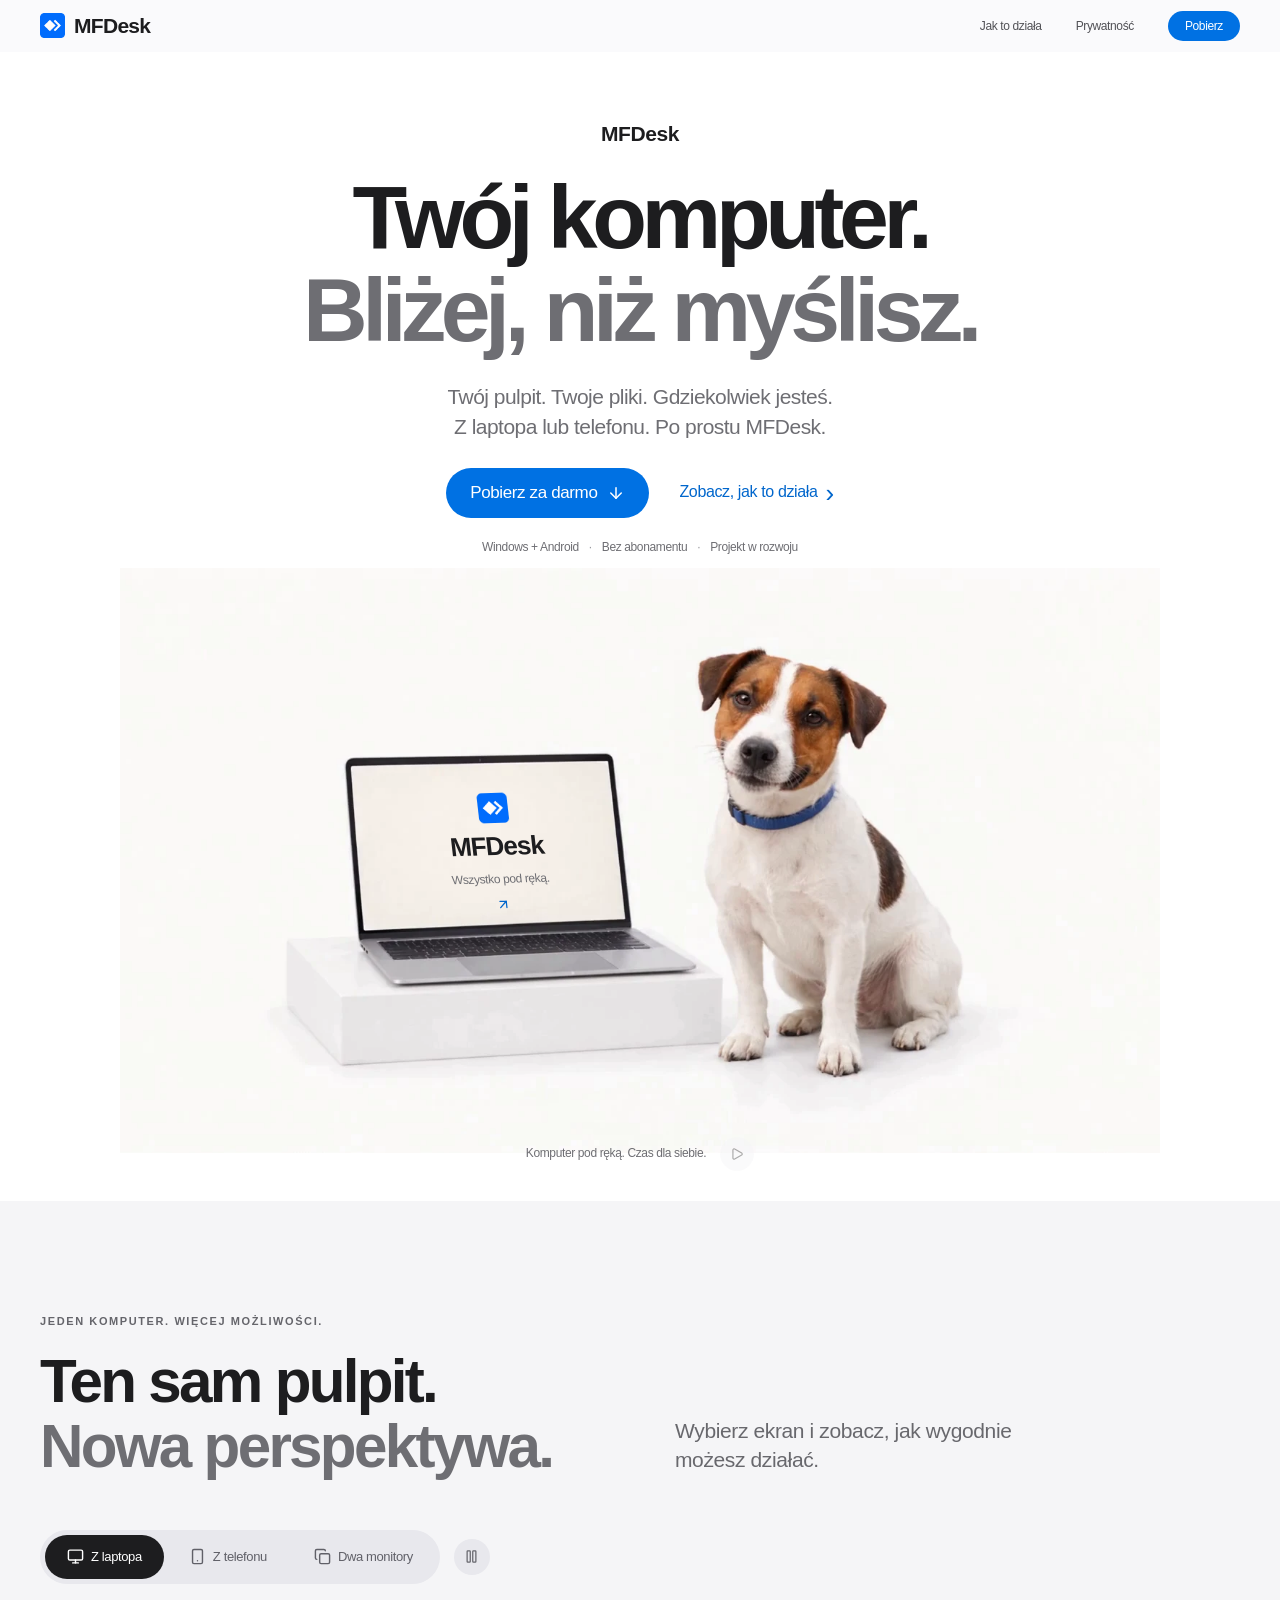
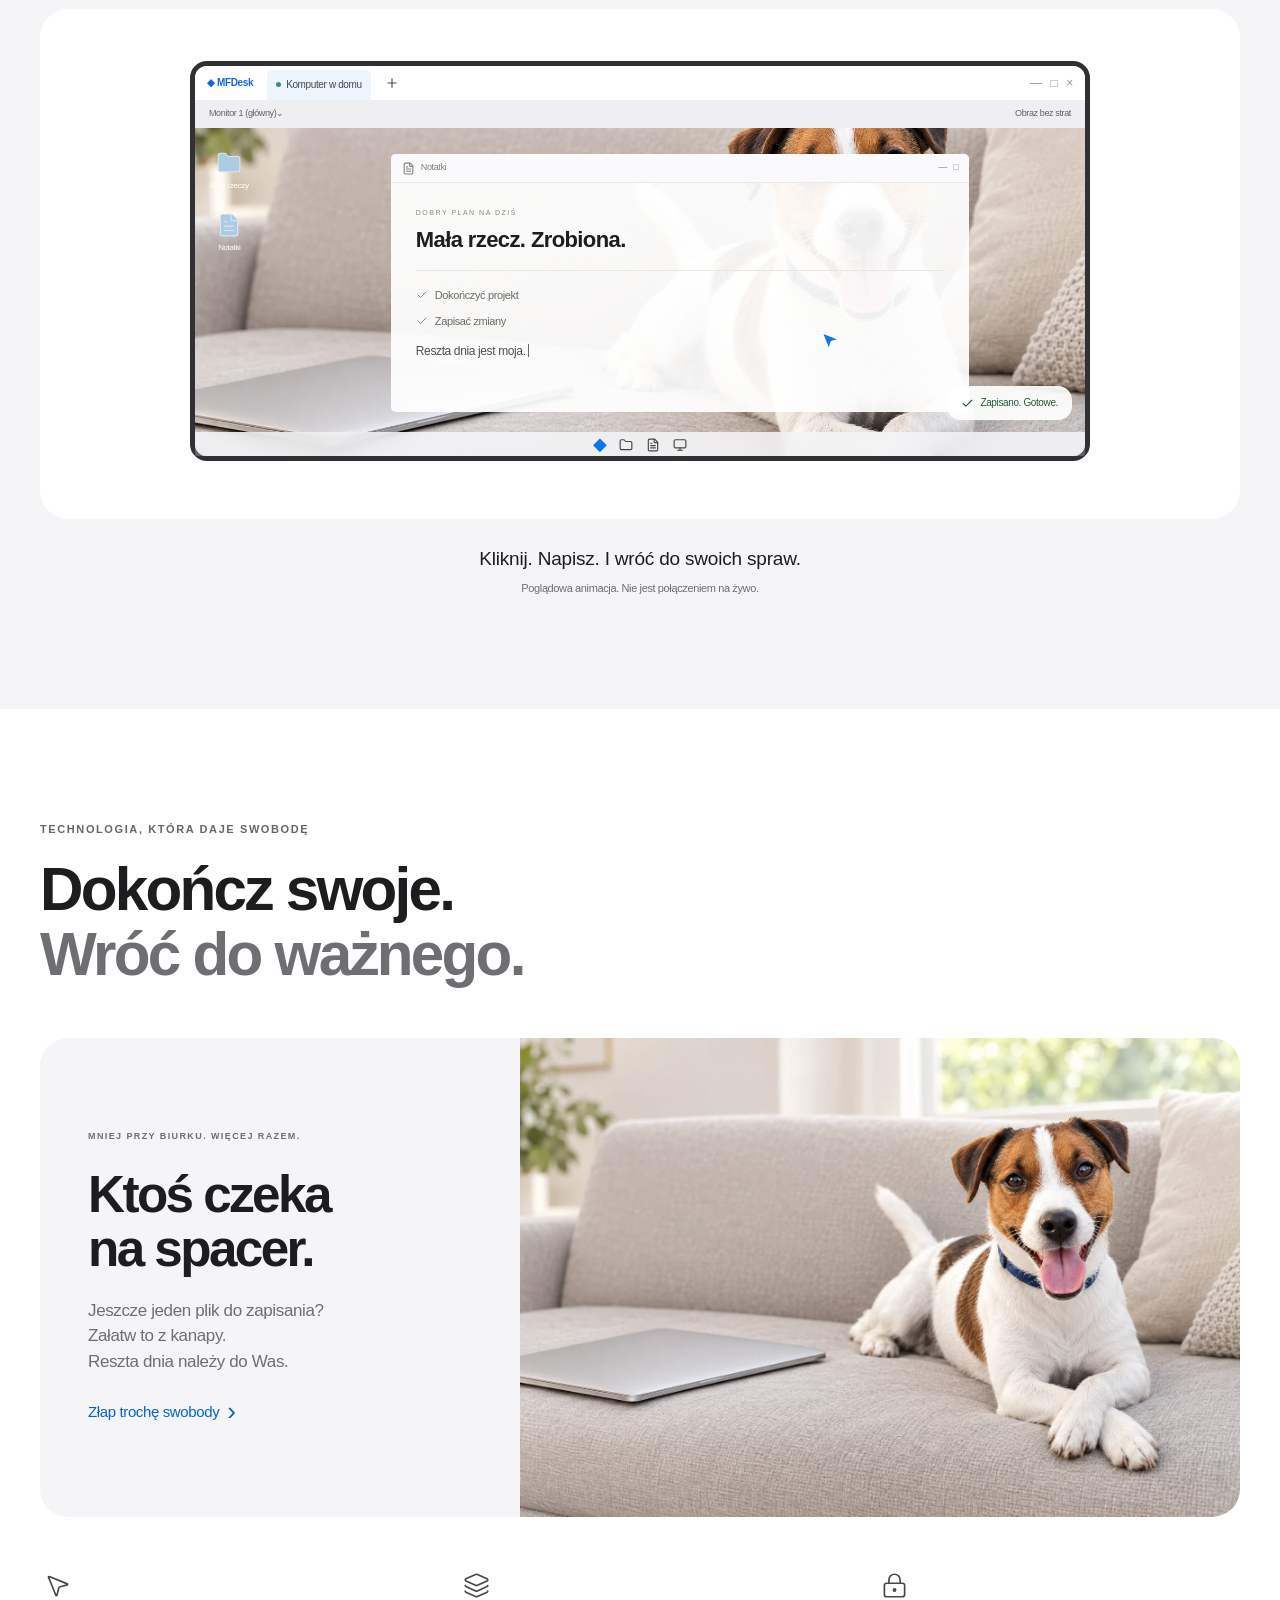
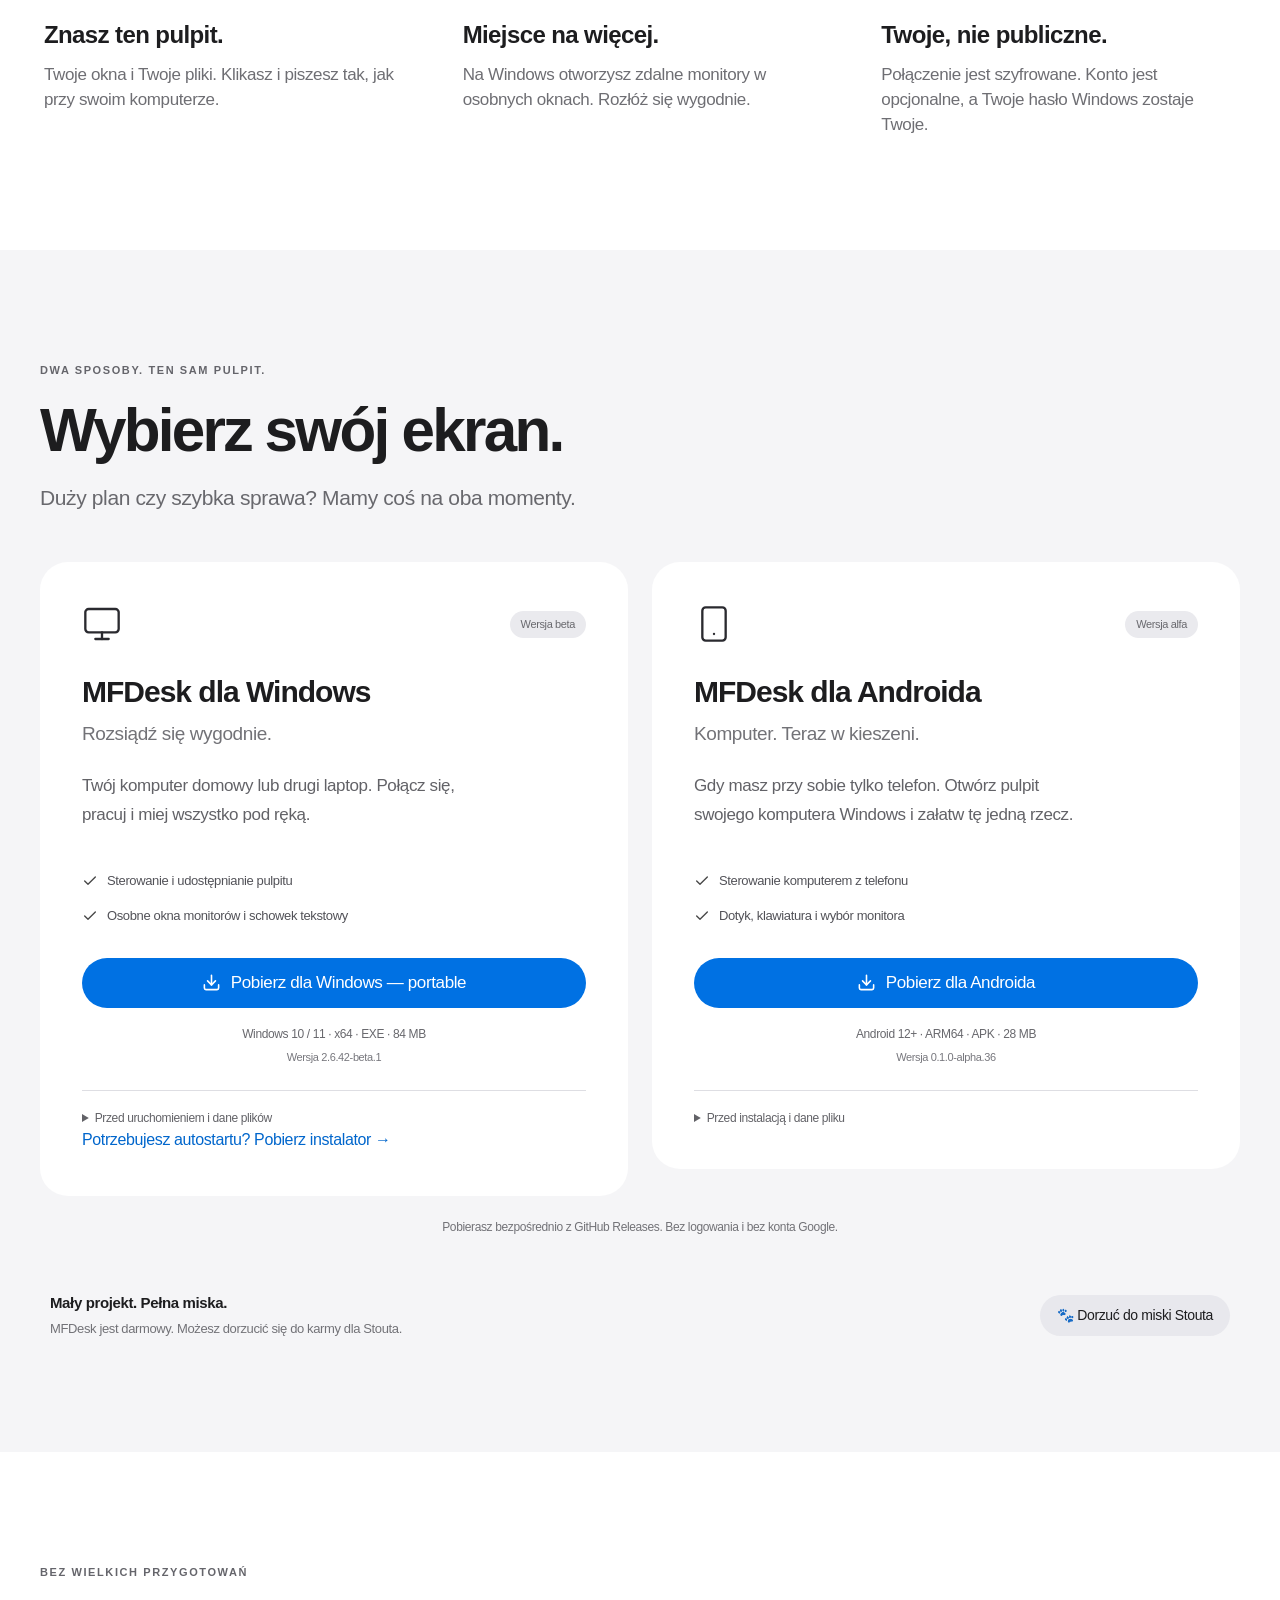
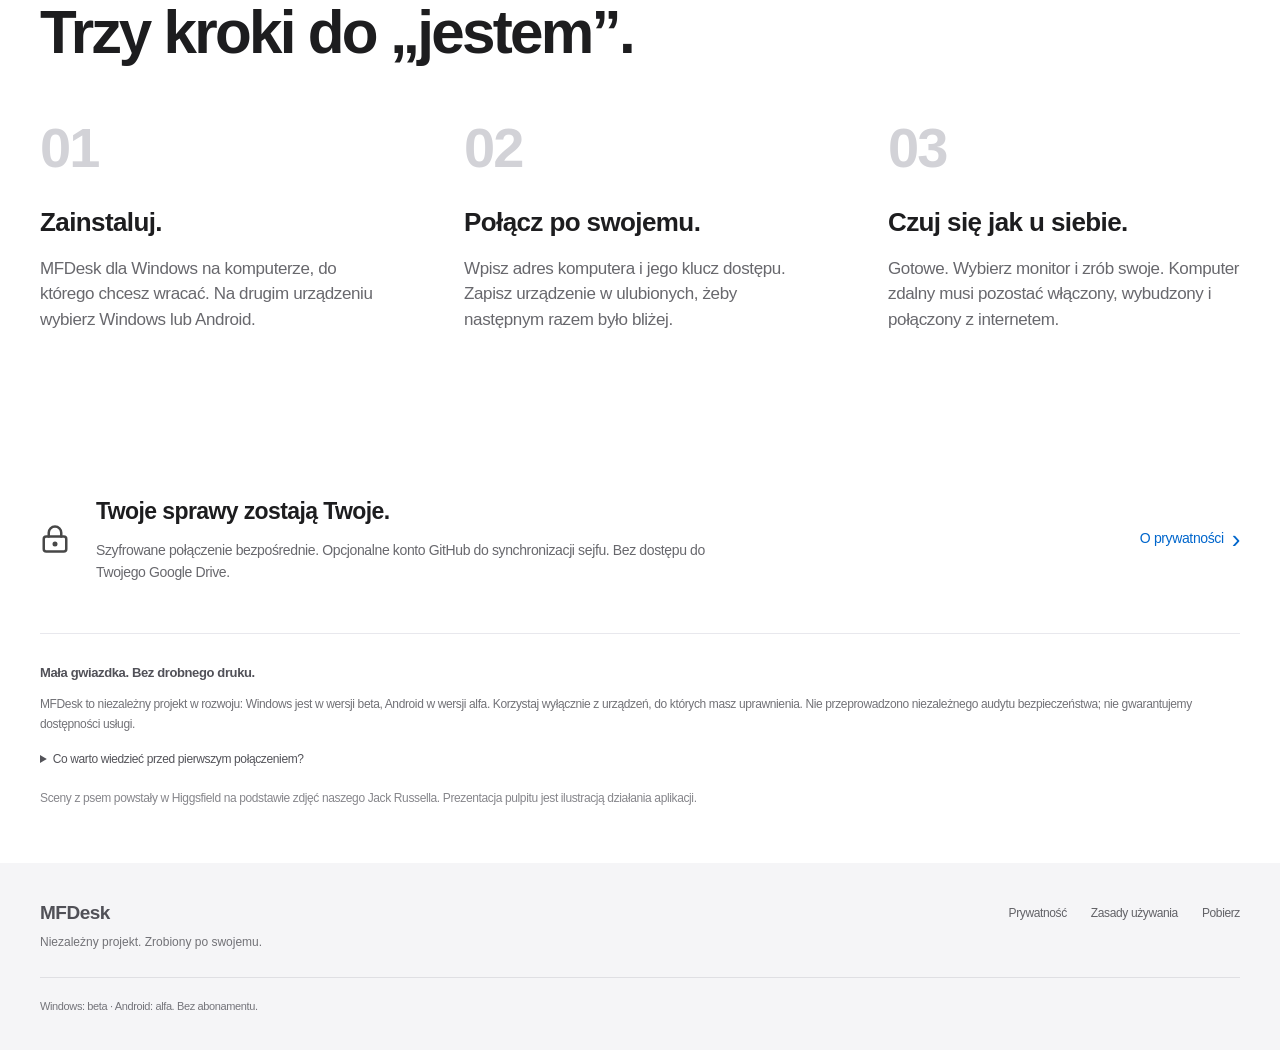
==== commit 7820ac66: "Update MFDesk download metadata" ====
--- a/index.html
+++ b/index.html
@@ -1,2 +1,2 @@
 <!DOCTYPE html><html lang="pl"><head><meta charSet="utf-8"/><meta name="viewport" content="width=device-width, initial-scale=1"/><link rel="stylesheet" href="/_next/static/css/index.p6WvNbWk.css" data-rsc-css-href="/_next/static/css/index.p6WvNbWk.css" data-precedence="vite-rsc/importer-resources"/><link rel="modulepreload" fetchPriority="low" href="/_next/static/chunks/index-CNGZxfrT.js"/><script src="/_next/static/chunks/rolldown-runtime-C60lm6uB.js" type="module" async=""></script><script src="/_next/static/chunks/framework-D_rUT4EX.js" type="module" async=""></script><link rel="modulepreload" href="/_next/static/chunks/layout-segment-context-EGFDVGFW.js" crossorigin=""/><link rel="modulepreload" href="/_next/static/chunks/brand-logo-CJ5cJ9ZG.js" crossorigin=""/><link rel="modulepreload" href="/_next/static/chunks/dialog-C5rsB-VZ.js" crossorigin=""/><link rel="modulepreload" href="/_next/static/chunks/createLucideIcon-D7hhdOL8.js" crossorigin=""/><link rel="modulepreload" href="/_next/static/chunks/Icon-DfgLFBrD.js" crossorigin=""/><link rel="modulepreload" href="/_next/static/chunks/dog-hero--QumgRUo.js" crossorigin=""/><link rel="modulepreload" href="/_next/static/chunks/play-Lr0Ti33E.js" crossorigin=""/><link rel="modulepreload" href="/_next/static/chunks/remote-demo-O3eKciAt.js" crossorigin=""/><link rel="modulepreload" href="/_next/static/chunks/support-link-DW5IGiYo.js" crossorigin=""/><title>MFDesk — prywatny pulpit zdalny</title><meta name="description" content="Twój komputer. Bliżej, niż myślisz. MFDesk dla Windows i Androida — zdalny pulpit, wiele monitorów i swoboda bez abonamentu."/><meta property="og:title" content="MFDesk — prywatny pulpit zdalny"/><meta property="og:description" content="Twój komputer. Bliżej, niż myślisz."/><meta property="og:url" content="https://mfdesk.github.io"/><meta property="og:type" content="website"/><meta property="og:locale" content="pl_PL"/><meta property="og:image" content="https://mfdesk.github.io/og.png"/><meta property="og:image:width" content="1200"/><meta property="og:image:height" content="630"/><meta property="og:image:alt" content="MFDesk — Jack Russell obok laptopa. Twój komputer. Bliżej, niż myślisz."/><meta name="twitter:card" content="summary_large_image"/><meta name="twitter:title" content="MFDesk — prywatny pulpit zdalny"/><meta name="twitter:description" content="Twoje komputery. Pod ręką."/><meta name="twitter:image" content="https://mfdesk.github.io/og.png"/><link rel="icon" href="/mfdesk.png"/><script>Object.assign(((self[Symbol.for("vinext.navigationRuntime")]??={bootstrap:{routeManifest:null},functions:{}}).bootstrap.rsc??={rsc:[]}),{params:{},nav:{"pathname":"/","searchParams":[]}})</script><link rel="modulepreload" href="/_next/static/chunks/index-CNGZxfrT.js" />
-</head><body><a class="skip" href="#content">Przejdź do treści</a><header class="site-header"><div class="header-inner wrap"><a class="brand" href="/"><img src="/mfdesk.png" width="43" height="43" alt=""/>MFDesk</a><nav aria-label="Menu główne"><a href="/#pokaz">Jak to działa</a><a href="/privacy/">Prywatność</a><a class="nav-download" href="/#pobierz">Pobierz</a></nav></div></header><main id="content"><section class="hero wrap"><p class="eyebrow">MFDesk</p><h1>Twój komputer.<br/><span>Bliżej, niż myślisz.</span></h1><p class="lead">Twój pulpit. Twoje pliki. Gdziekolwiek jesteś.<br class="desktop-break"/> Z laptopa lub telefonu. Po prostu MFDesk.</p><div class="hero-actions"><a class="primary-link" href="#pobierz">Pobierz za darmo <svg xmlns="http://www.w3.org/2000/svg" width="18" height="18" viewBox="0 0 24 24" fill="none" stroke="currentColor" stroke-width="2" stroke-linecap="round" stroke-linejoin="round" class="lucide lucide-arrow-down" aria-hidden="true"><path d="M12 5v14"></path><path d="m19 12-7 7-7-7"></path></svg></a><a class="text-link" href="#pokaz">Zobacz, jak to działa <span aria-hidden="true">›</span></a></div><p class="hero-meta">Windows + Android <span>·</span> Bez abonamentu <span>·</span> Projekt w rozwoju</p><div class="dog-hero" data-playing="false" data-ready="false"><div class="dog-hero-media"><img src="/mfdesk-dog-loop-poster.webp" alt="Jack Russell terrier w niebieskiej obroży siedzi obok srebrnego laptopa" width="1440" height="810" fetchPriority="high"/><video poster="/mfdesk-dog-loop-poster.webp" muted="" loop="" playsInline="" preload="none" aria-hidden="true"></video><a class="hero-screen" href="#pokaz" aria-label="Poznaj działanie MFDesk"><img src="/mfdesk.png" alt="" width="28" height="28"/><strong>MFDesk</strong><span>Wszystko pod ręką.</span><svg xmlns="http://www.w3.org/2000/svg" width="24" height="24" viewBox="0 0 24 24" fill="none" stroke="currentColor" stroke-width="2" stroke-linecap="round" stroke-linejoin="round" class="lucide lucide-arrow-up-right" aria-hidden="true"><path d="M7 7h10v10"></path><path d="M7 17 17 7"></path></svg></a></div><div class="dog-hero-footer"><span>Komputer pod ręką. Czas dla siebie.</span><button type="button" class="dog-motion-button" disabled="" aria-label="Zatrzymaj animację psa" title="Ograniczenie ruchu jest włączone"><svg xmlns="http://www.w3.org/2000/svg" width="14" height="14" viewBox="0 0 24 24" fill="none" stroke="currentColor" stroke-width="2" stroke-linecap="round" stroke-linejoin="round" class="lucide lucide-play" aria-hidden="true"><path d="M5 5a2 2 0 0 1 3.008-1.728l11.997 6.998a2 2 0 0 1 .003 3.458l-12 7A2 2 0 0 1 5 19z"></path></svg></button></div></div></section><section class="showcase-section section-space" aria-labelledby="showcase-title"><div class="wrap"><div class="section-heading"><p class="eyebrow">JEDEN KOMPUTER. WIĘCEJ MOŻLIWOŚCI.</p><h2 id="showcase-title">Ten sam pulpit.<br/><span>Nowa perspektywa.</span></h2><p>Wybierz ekran i zobacz, jak wygodnie możesz działać.</p></div><div class="demo" id="pokaz" data-playing="false" data-scene="0"><div class="demo-controls"><div class="demo-tabs" role="tablist" aria-label="Sposoby korzystania z MFDesk"><button type="button" role="tab" id="demo-tab-0" aria-controls="demo-panel" aria-selected="true" tabindex="0"><svg xmlns="http://www.w3.org/2000/svg" width="17" height="17" viewBox="0 0 24 24" fill="none" stroke="currentColor" stroke-width="2" stroke-linecap="round" stroke-linejoin="round" class="lucide lucide-monitor" aria-hidden="true"><rect width="20" height="14" x="2" y="3" rx="2"></rect><line x1="8" x2="16" y1="21" y2="21"></line><line x1="12" x2="12" y1="17" y2="21"></line></svg>Z laptopa</button><button type="button" role="tab" id="demo-tab-1" aria-controls="demo-panel" aria-selected="false" tabindex="-1"><svg xmlns="http://www.w3.org/2000/svg" width="17" height="17" viewBox="0 0 24 24" fill="none" stroke="currentColor" stroke-width="2" stroke-linecap="round" stroke-linejoin="round" class="lucide lucide-smartphone" aria-hidden="true"><rect width="14" height="20" x="5" y="2" rx="2" ry="2"></rect><path d="M12 18h.01"></path></svg>Z telefonu</button><button type="button" role="tab" id="demo-tab-2" aria-controls="demo-panel" aria-selected="false" tabindex="-1"><svg xmlns="http://www.w3.org/2000/svg" width="17" height="17" viewBox="0 0 24 24" fill="none" stroke="currentColor" stroke-width="2" stroke-linecap="round" stroke-linejoin="round" class="lucide lucide-copy" aria-hidden="true"><rect width="14" height="14" x="8" y="8" rx="2" ry="2"></rect><path d="M4 16c-1.1 0-2-.9-2-2V4c0-1.1.9-2 2-2h10c1.1 0 2 .9 2 2"></path></svg>Dwa monitory</button></div><button type="button" class="motion-button" aria-label="Wstrzymaj animację" disabled="" title="Animacja wyłączona zgodnie z ustawieniem ograniczenia ruchu"><svg xmlns="http://www.w3.org/2000/svg" width="15" height="15" viewBox="0 0 24 24" fill="none" stroke="currentColor" stroke-width="2" stroke-linecap="round" stroke-linejoin="round" class="lucide lucide-play" aria-hidden="true"><path d="M5 5a2 2 0 0 1 3.008-1.728l11.997 6.998a2 2 0 0 1 .003 3.458l-12 7A2 2 0 0 1 5 19z"></path></svg></button></div><div class="demo-stage" id="demo-panel" role="tabpanel" aria-labelledby="demo-tab-0" tabindex="0"><div class="demo-composition"><div class="remote-window"><div class="remote-title"><b>◆ MFDesk</b><span class="remote-tab"><i></i> Komputer w domu</span><svg xmlns="http://www.w3.org/2000/svg" width="14" height="14" viewBox="0 0 24 24" fill="none" stroke="currentColor" stroke-width="2" stroke-linecap="round" stroke-linejoin="round" class="lucide lucide-plus" aria-hidden="true"><path d="M5 12h14"></path><path d="M12 5v14"></path></svg><span class="window-controls">—   □   ×</span></div><div class="remote-tools"><span>Monitor 1 (główny)⌄</span><span>Obraz bez strat</span></div><div class="sample-desktop" aria-hidden="true"><div class="sample-sidebar"><svg xmlns="http://www.w3.org/2000/svg" width="24" height="24" viewBox="0 0 24 24" fill="none" stroke="currentColor" stroke-width="2" stroke-linecap="round" stroke-linejoin="round" class="lucide lucide-folder" aria-hidden="true"><path d="M20 20a2 2 0 0 0 2-2V8a2 2 0 0 0-2-2h-7.9a2 2 0 0 1-1.69-.9L9.6 3.9A2 2 0 0 0 7.93 3H4a2 2 0 0 0-2 2v13a2 2 0 0 0 2 2Z"></path></svg><span>Moje rzeczy</span><svg xmlns="http://www.w3.org/2000/svg" width="24" height="24" viewBox="0 0 24 24" fill="none" stroke="currentColor" stroke-width="2" stroke-linecap="round" stroke-linejoin="round" class="lucide lucide-file-text" aria-hidden="true"><path d="M6 22a2 2 0 0 1-2-2V4a2 2 0 0 1 2-2h8a2.4 2.4 0 0 1 1.704.706l3.588 3.588A2.4 2.4 0 0 1 20 8v12a2 2 0 0 1-2 2z"></path><path d="M14 2v5a1 1 0 0 0 1 1h5"></path><path d="M10 9H8"></path><path d="M16 13H8"></path><path d="M16 17H8"></path></svg><span>Notatki</span></div><div class="sample-window"><div class="sample-window-bar"><svg xmlns="http://www.w3.org/2000/svg" width="13" height="13" viewBox="0 0 24 24" fill="none" stroke="currentColor" stroke-width="2" stroke-linecap="round" stroke-linejoin="round" class="lucide lucide-file-text" aria-hidden="true"><path d="M6 22a2 2 0 0 1-2-2V4a2 2 0 0 1 2-2h8a2.4 2.4 0 0 1 1.704.706l3.588 3.588A2.4 2.4 0 0 1 20 8v12a2 2 0 0 1-2 2z"></path><path d="M14 2v5a1 1 0 0 0 1 1h5"></path><path d="M10 9H8"></path><path d="M16 13H8"></path><path d="M16 17H8"></path></svg>Notatki<span>—   □</span></div><div class="sample-document"><span class="document-kicker">DOBRY PLAN NA DZIŚ</span><strong>Mała rzecz. Zrobiona.</strong><div class="doc-rule"></div><p class="doc-check"><svg xmlns="http://www.w3.org/2000/svg" width="24" height="24" viewBox="0 0 24 24" fill="none" stroke="currentColor" stroke-width="2" stroke-linecap="round" stroke-linejoin="round" class="lucide lucide-check" aria-hidden="true"><path d="M20 6 9 17l-5-5"></path></svg>Dokończyć projekt</p><p class="doc-check"><svg xmlns="http://www.w3.org/2000/svg" width="24" height="24" viewBox="0 0 24 24" fill="none" stroke="currentColor" stroke-width="2" stroke-linecap="round" stroke-linejoin="round" class="lucide lucide-check" aria-hidden="true"><path d="M20 6 9 17l-5-5"></path></svg>Zapisać zmiany</p><div class="typed-line"><span>Reszta dnia jest moja.</span><i></i></div></div></div><svg xmlns="http://www.w3.org/2000/svg" width="24" height="24" viewBox="0 0 24 24" fill="#0876ec" stroke="white" stroke-width="2" stroke-linecap="round" stroke-linejoin="round" class="lucide lucide-mouse-pointer2 lucide-mouse-pointer-2 demo-cursor" aria-hidden="true"><path d="M4.037 4.688a.495.495 0 0 1 .651-.651l16 6.5a.5.5 0 0 1-.063.947l-6.124 1.58a2 2 0 0 0-1.438 1.435l-1.579 6.126a.5.5 0 0 1-.947.063z"></path></svg><div class="demo-dock"><span>◆</span><svg xmlns="http://www.w3.org/2000/svg" width="24" height="24" viewBox="0 0 24 24" fill="none" stroke="currentColor" stroke-width="2" stroke-linecap="round" stroke-linejoin="round" class="lucide lucide-folder" aria-hidden="true"><path d="M20 20a2 2 0 0 0 2-2V8a2 2 0 0 0-2-2h-7.9a2 2 0 0 1-1.69-.9L9.6 3.9A2 2 0 0 0 7.93 3H4a2 2 0 0 0-2 2v13a2 2 0 0 0 2 2Z"></path></svg><svg xmlns="http://www.w3.org/2000/svg" width="24" height="24" viewBox="0 0 24 24" fill="none" stroke="currentColor" stroke-width="2" stroke-linecap="round" stroke-linejoin="round" class="lucide lucide-file-text" aria-hidden="true"><path d="M6 22a2 2 0 0 1-2-2V4a2 2 0 0 1 2-2h8a2.4 2.4 0 0 1 1.704.706l3.588 3.588A2.4 2.4 0 0 1 20 8v12a2 2 0 0 1-2 2z"></path><path d="M14 2v5a1 1 0 0 0 1 1h5"></path><path d="M10 9H8"></path><path d="M16 13H8"></path><path d="M16 17H8"></path></svg><svg xmlns="http://www.w3.org/2000/svg" width="24" height="24" viewBox="0 0 24 24" fill="none" stroke="currentColor" stroke-width="2" stroke-linecap="round" stroke-linejoin="round" class="lucide lucide-monitor" aria-hidden="true"><rect width="20" height="14" x="2" y="3" rx="2"></rect><line x1="8" x2="16" y1="21" y2="21"></line><line x1="12" x2="12" y1="17" y2="21"></line></svg></div><div class="saved-toast"><svg xmlns="http://www.w3.org/2000/svg" width="24" height="24" viewBox="0 0 24 24" fill="none" stroke="currentColor" stroke-width="2" stroke-linecap="round" stroke-linejoin="round" class="lucide lucide-check" aria-hidden="true"><path d="M20 6 9 17l-5-5"></path></svg> Zapisano. Gotowe.</div></div></div></div></div><div class="demo-caption"><p>Kliknij. Napisz. I wróć do swoich spraw.</p><span>Poglądowa animacja. Nie jest połączeniem na żywo.</span></div></div></div></section><section class="everyday section-space" aria-labelledby="everyday-title"><div class="wrap"><div class="section-heading"><p class="eyebrow">TECHNOLOGIA, KTÓRA DAJE SWOBODĘ</p><h2 id="everyday-title">Dokończ swoje.<br/><span>Wróć do ważnego.</span></h2></div><div class="lifestyle-card"><div class="lifestyle-copy"><p class="small-label">MNIEJ PRZY BIURKU. WIĘCEJ RAZEM.</p><h3>Ktoś czeka<br/>na spacer.</h3><p>Jeszcze jeden plik do zapisania?<br/>Załatw to z kanapy.<br/>Reszta dnia należy do Was.</p><a class="text-link" href="#pobierz">Złap trochę swobody <span aria-hidden="true">›</span></a></div><img src="/mfdesk-dog-home.webp" alt="Jack Russell terrier odpoczywa na jasnej kanapie obok zamkniętego laptopa" width="1600" height="1063" loading="lazy"/></div><div class="benefit-grid"><article><svg xmlns="http://www.w3.org/2000/svg" width="24" height="24" viewBox="0 0 24 24" fill="none" stroke="currentColor" stroke-width="2" stroke-linecap="round" stroke-linejoin="round" class="lucide lucide-mouse-pointer2 lucide-mouse-pointer-2" aria-hidden="true"><path d="M4.037 4.688a.495.495 0 0 1 .651-.651l16 6.5a.5.5 0 0 1-.063.947l-6.124 1.58a2 2 0 0 0-1.438 1.435l-1.579 6.126a.5.5 0 0 1-.947.063z"></path></svg><h3>Znasz ten pulpit.</h3><p>Twoje okna i Twoje pliki. Klikasz i piszesz tak, jak przy swoim komputerze.</p></article><article><svg xmlns="http://www.w3.org/2000/svg" width="24" height="24" viewBox="0 0 24 24" fill="none" stroke="currentColor" stroke-width="2" stroke-linecap="round" stroke-linejoin="round" class="lucide lucide-layers" aria-hidden="true"><path d="M12.83 2.18a2 2 0 0 0-1.66 0L2.6 6.08a1 1 0 0 0 0 1.83l8.58 3.91a2 2 0 0 0 1.66 0l8.58-3.9a1 1 0 0 0 0-1.83z"></path><path d="M2 12a1 1 0 0 0 .58.91l8.6 3.91a2 2 0 0 0 1.65 0l8.58-3.9A1 1 0 0 0 22 12"></path><path d="M2 17a1 1 0 0 0 .58.91l8.6 3.91a2 2 0 0 0 1.65 0l8.58-3.9A1 1 0 0 0 22 17"></path></svg><h3>Miejsce na więcej.</h3><p>Na Windows otworzysz zdalne monitory w osobnych oknach. Rozłóż się wygodnie.</p></article><article><svg xmlns="http://www.w3.org/2000/svg" width="24" height="24" viewBox="0 0 24 24" fill="none" stroke="currentColor" stroke-width="2" stroke-linecap="round" stroke-linejoin="round" class="lucide lucide-lock-keyhole" aria-hidden="true"><circle cx="12" cy="16" r="1"></circle><rect x="3" y="10" width="18" height="12" rx="2"></rect><path d="M7 10V7a5 5 0 0 1 10 0v3"></path></svg><h3>Twoje, nie publiczne.</h3><p>Połączenie jest szyfrowane. Konto jest opcjonalne, a Twoje hasło Windows zostaje Twoje.</p></article></div></div></section><section id="pobierz" class="download-section section-space" aria-labelledby="download-title"><div class="wrap"><div class="section-heading"><p class="eyebrow">DWA SPOSOBY. TEN SAM PULPIT.</p><h2 id="download-title">Wybierz swój ekran.</h2><p>Duży plan czy szybka sprawa? Mamy coś na oba momenty.</p></div><div class="download-grid"><article id="windows" class="download-card" aria-labelledby="windows-title"><div class="platform-top"><svg xmlns="http://www.w3.org/2000/svg" width="24" height="24" viewBox="0 0 24 24" fill="none" stroke="currentColor" stroke-width="2" stroke-linecap="round" stroke-linejoin="round" class="lucide lucide-monitor platform-icon" aria-hidden="true"><rect width="20" height="14" x="2" y="3" rx="2"></rect><line x1="8" x2="16" y1="21" y2="21"></line><line x1="12" x2="12" y1="17" y2="21"></line></svg><span class="release-badge">Wersja beta</span></div><h3 id="windows-title">MFDesk dla Windows</h3><p class="platform-tagline">Rozsiądź się wygodnie.</p><p class="platform-description">Twój komputer domowy lub drugi laptop. Połącz się, pracuj i miej wszystko pod ręką.</p><ul class="platform-features"><li><svg xmlns="http://www.w3.org/2000/svg" width="24" height="24" viewBox="0 0 24 24" fill="none" stroke="currentColor" stroke-width="2" stroke-linecap="round" stroke-linejoin="round" class="lucide lucide-check" aria-hidden="true"><path d="M20 6 9 17l-5-5"></path></svg>Sterowanie i udostępnianie pulpitu</li><li><svg xmlns="http://www.w3.org/2000/svg" width="24" height="24" viewBox="0 0 24 24" fill="none" stroke="currentColor" stroke-width="2" stroke-linecap="round" stroke-linejoin="round" class="lucide lucide-check" aria-hidden="true"><path d="M20 6 9 17l-5-5"></path></svg>Osobne okna monitorów i schowek tekstowy</li></ul><a class="primary-link download-button" href="https://github.com/mfdesk/mfdesk.github.io/releases/download/v2.6.41-beta.1/MFDesk-Portable-2.6.41-beta.1.exe" aria-describedby="windows-meta"><svg xmlns="http://www.w3.org/2000/svg" width="19" height="19" viewBox="0 0 24 24" fill="none" stroke="currentColor" stroke-width="2" stroke-linecap="round" stroke-linejoin="round" class="lucide lucide-download" aria-hidden="true"><path d="M12 15V3"></path><path d="M21 15v4a2 2 0 0 1-2 2H5a2 2 0 0 1-2-2v-4"></path><path d="m7 10 5 5 5-5"></path></svg>Pobierz dla Windows — portable</a><p class="platform-meta" id="windows-meta">Windows 10 / 11 · x64 · EXE · <!-- -->84<!-- --> MB</p><p class="release-version">Wersja <!-- -->2.6.41-beta.1</p><details class="download-integrity"><summary>Przed uruchomieniem i dane plików</summary><p>Portable działa bez instalacji i nie dodaje usługi ani autostartu. Dane zapisuje na tym koncie Windows w folderze MFDesk-Portable. Udostępnianie wymaga uruchomionej aplikacji i zalogowanej sesji Windows. Dostęp po restarcie lub wylogowaniu wymaga instalacji. Portable i wersja instalowana mają osobne profile.</p><p>Pliki nie mają jeszcze podpisu wydawcy — Windows może je zablokować. Portable nie omija Smart App Control. Nie wyłączaj ochrony systemu, aby uruchomić aplikację.</p><p>MFDesk-Portable-2.6.41-beta.1.exe</p><p>SHA-256: 4CC95F4AA39AFCA3AC8206119E8408BA515AE30923D0019D15008295636AADB7</p><p>Instalator (osobna opcja):</p><p>MFDesk-Setup-2.6.41-beta.1.exe</p><p>SHA-256: 9EA6D4AB15238DDE7E90085C265E9D769297AD281DAD08DEC71AFE63DC1427A0</p></details><p id="windows-installer"><a class="text-link" href="https://github.com/mfdesk/mfdesk.github.io/releases/download/v2.6.41-beta.1/MFDesk-Setup-2.6.41-beta.1.exe">Potrzebujesz autostartu? Pobierz instalator →</a></p></article><article id="android" class="download-card" aria-labelledby="android-title"><div class="platform-top"><svg xmlns="http://www.w3.org/2000/svg" width="24" height="24" viewBox="0 0 24 24" fill="none" stroke="currentColor" stroke-width="2" stroke-linecap="round" stroke-linejoin="round" class="lucide lucide-smartphone platform-icon" aria-hidden="true"><rect width="14" height="20" x="5" y="2" rx="2" ry="2"></rect><path d="M12 18h.01"></path></svg><span class="release-badge">Wersja alfa</span></div><h3 id="android-title">MFDesk dla Androida</h3><p class="platform-tagline">Komputer. Teraz w kieszeni.</p><p class="platform-description">Gdy masz przy sobie tylko telefon. Otwórz pulpit swojego komputera Windows i załatw tę jedną rzecz.</p><ul class="platform-features"><li><svg xmlns="http://www.w3.org/2000/svg" width="24" height="24" viewBox="0 0 24 24" fill="none" stroke="currentColor" stroke-width="2" stroke-linecap="round" stroke-linejoin="round" class="lucide lucide-check" aria-hidden="true"><path d="M20 6 9 17l-5-5"></path></svg>Sterowanie komputerem z telefonu</li><li><svg xmlns="http://www.w3.org/2000/svg" width="24" height="24" viewBox="0 0 24 24" fill="none" stroke="currentColor" stroke-width="2" stroke-linecap="round" stroke-linejoin="round" class="lucide lucide-check" aria-hidden="true"><path d="M20 6 9 17l-5-5"></path></svg>Dotyk, klawiatura i wybór monitora</li></ul><a class="primary-link download-button" href="https://github.com/mfdesk/mfdesk.github.io/releases/download/android-v0.1.0-alpha.36/MFDesk-Android-0.1.0-alpha.36-arm64.apk" aria-describedby="android-meta"><svg xmlns="http://www.w3.org/2000/svg" width="19" height="19" viewBox="0 0 24 24" fill="none" stroke="currentColor" stroke-width="2" stroke-linecap="round" stroke-linejoin="round" class="lucide lucide-download" aria-hidden="true"><path d="M12 15V3"></path><path d="M21 15v4a2 2 0 0 1-2 2H5a2 2 0 0 1-2-2v-4"></path><path d="m7 10 5 5 5-5"></path></svg>Pobierz dla Androida</a><p class="platform-meta" id="android-meta">Android 12+ · ARM64 · APK · <!-- -->28<!-- --> MB</p><p class="release-version">Wersja <!-- -->0.1.0-alpha.36</p><details class="download-integrity"><summary>Przed instalacją i dane pliku</summary><p>APK instalujesz poza Google Play. Android poprosi o zgodę na instalację z wybranego źródła. To wczesna wersja do sterowania Windows — nie udostępnia ekranu telefonu.</p><p>MFDesk-Android-0.1.0-alpha.36-arm64.apk</p><p>SHA-256: <code>27DA7FA0252B86492F89A4A350E0D4B50AE1F7B328D44DE885A802757CD3D4B4</code></p><a href="https://github.com/mfdesk/mfdesk.github.io/releases/tag/android-v0.1.0-alpha.36" target="_blank" rel="noopener noreferrer">Informacje o wydaniu <svg xmlns="http://www.w3.org/2000/svg" width="14" height="14" viewBox="0 0 24 24" fill="none" stroke="currentColor" stroke-width="2" stroke-linecap="round" stroke-linejoin="round" class="lucide lucide-arrow-up-right" aria-hidden="true"><path d="M7 7h10v10"></path><path d="M7 17 17 7"></path></svg></a></details></article></div><p class="download-note">Pobierasz bezpośrednio z GitHub Releases. Bez logowania i bez konta Google.</p><div class="support-strip"><p>Mały projekt. Pełna miska.<span>MFDesk jest darmowy. Możesz dorzucić się do karmy dla Stouta.</span></p><div class="support-row"><button type="button" tabindex="0" data-base-ui-click-trigger="" id="base-ui-_R_3t4bi_" aria-haspopup="dialog" aria-expanded="false" data-slot="dialog-trigger" class="support-link">🐾 Dorzuć do miski Stouta</button></div></div></div></section><section class="start-section section-space" aria-labelledby="start-title"><div class="wrap"><div class="section-heading"><p class="eyebrow">BEZ WIELKICH PRZYGOTOWAŃ</p><h2 id="start-title">Trzy kroki do „jestem”.</h2></div><ol class="steps"><li><span class="step-number">01</span><h3>Zainstaluj.</h3><p>MFDesk dla Windows na komputerze, do którego chcesz wracać. Na drugim urządzeniu wybierz Windows lub Android.</p></li><li><span class="step-number">02</span><h3>Połącz po swojemu.</h3><p>Wpisz adres komputera i jego klucz dostępu. Zapisz urządzenie w ulubionych, żeby następnym razem było bliżej.</p></li><li><span class="step-number">03</span><h3>Czuj się jak u siebie.</h3><p>Gotowe. Wybierz monitor i zrób swoje. Komputer zdalny musi pozostać włączony, wybudzony i połączony z internetem.</p></li></ol></div></section><section class="privacy-band wrap" aria-labelledby="privacy-title"><svg xmlns="http://www.w3.org/2000/svg" width="30" height="30" viewBox="0 0 24 24" fill="none" stroke="currentColor" stroke-width="2" stroke-linecap="round" stroke-linejoin="round" class="lucide lucide-lock-keyhole" aria-hidden="true"><circle cx="12" cy="16" r="1"></circle><rect x="3" y="10" width="18" height="12" rx="2"></rect><path d="M7 10V7a5 5 0 0 1 10 0v3"></path></svg><div><h2 id="privacy-title">Twoje sprawy zostają Twoje.</h2><p>Szyfrowane połączenie bezpośrednie. Opcjonalne konto GitHub do synchronizacji sejfu. Bez dostępu do Twojego Google Drive.</p></div><a class="text-link" href="/privacy/">O prywatności <span aria-hidden="true">›</span></a></section><aside class="honest-notes wrap"><h2>Mała gwiazdka. Bez drobnego druku.</h2><p>MFDesk to niezależny projekt w rozwoju: Windows jest w wersji beta, Android w wersji alfa. Korzystaj wyłącznie z urządzeń, do których masz uprawnienia. Nie przeprowadzono niezależnego audytu bezpieczeństwa; nie gwarantujemy dostępności usługi.</p><details><summary>Co warto wiedzieć przed pierwszym połączeniem?</summary><ul><li>Zaktualizuj oba urządzenia: własna sygnalizacja wymaga Windows 2.6.16 lub nowszego i Androida alfa 11 lub nowszego. Pośrednik TURN wymaga zalogowanego, zatwierdzonego konta; niektóre sieci i limity usług nadal mogą uniemożliwić połączenie.</li><li>Ekran logowania Windows, UAC i powrót po restarcie to funkcje testowe. Uśpionego komputera MFDesk nie wybudza przez internet.</li><li>Konto GitHub wymaga zatwierdzenia rejestracji. Zaszyfrowany sejf przechowujemy w Cloudflare D1 (UE), bez Google Drive i Apps Script.</li><li>Android odczytuje istniejący sejf. Nie obsługuje przesyłania plików ani historii schowka Win+V.</li></ul></details><p class="image-credit">Sceny z psem powstały w Higgsfield na podstawie zdjęć naszego Jack Russella. Prezentacja pulpitu jest ilustracją działania aplikacji.</p></aside></main><footer><div class="footer-inner wrap"><div class="footer-brand">MFDesk<span>Niezależny projekt. Zrobiony po swojemu.</span></div><div class="footer-links"><a href="/privacy/">Prywatność</a><a href="/terms/">Zasady używania</a><a href="/#pobierz">Pobierz</a></div><p>Windows: beta · Android: alfa. Bez abonamentu.</p></div></footer><script type="module" src="/_next/static/chunks/index-CNGZxfrT.js" id="_R_" async=""></script><script>((self[Symbol.for("vinext.navigationRuntime")]??={bootstrap:{routeManifest:null},functions:{}}).bootstrap.rsc??={rsc:[]}).rsc.push("0:{\"page:/\":\"$L1\",\"layout:/\":\"$L2\",\"route:/\":\"$L3\",\"__route\":\"route:/\",\"__interceptionContext\":null,\"__layoutIds\":[\"layout:/\"],\"__rootLayout\":\"/\",\"__bfcacheSegmentIdentities\":{\"layout:/\":\"[\\\"layout\\\",\\\"layout:/\\\",\\\"root-boundary:/\\\",\\\"\\\"]\",\"page:/\":\"[\\\"page\\\",\\\"page:/\\\",\\\"root-boundary:/\\\",\\\"\\\"]\"},\"__srcPage\":[\"page\"],\"__layoutFlags\":{\"layout:/\":\"s\"},\"__artifactCompatibility\":{\"schemaVersion\":1,\"graphVersion\":\"app-route-graph:1177fd80f83fa7b0\",\"deploymentVersion\":\"4b482a97-71c3-4eae-9f3c-3f9a67c90bca\",\"appElementsSchemaVersion\":1,\"rscPayloadSchemaVersion\":1,\"rootBoundaryId\":\"/\",\"renderEpoch\":null}}\n")</script><script>((self[Symbol.for("vinext.navigationRuntime")]??={bootstrap:{routeManifest:null},functions:{}}).bootstrap.rsc??={rsc:[]}).rsc.push("4:I[\"f672c007af10\",[],\"BrandLogo\",1]\n")</script><script>((self[Symbol.for("vinext.navigationRuntime")]??={bootstrap:{routeManifest:null},functions:{}}).bootstrap.rsc??={rsc:[]}).rsc.push("5:I[\"cbf257e34144\",[],\"Children\",1]\n")</script><script>((self[Symbol.for("vinext.navigationRuntime")]??={bootstrap:{routeManifest:null},functions:{}}).bootstrap.rsc??={rsc:[]}).rsc.push("6:I[\"a3c9f3c4d13c\",[],\"GlobalErrorBoundary\",1]\n")</script><script>((self[Symbol.for("vinext.navigationRuntime")]??={bootstrap:{routeManifest:null},functions:{}}).bootstrap.rsc??={rsc:[]}).rsc.push("7:I[\"fb3231adb96d\",[],\"default\",1]\n")</script><script>((self[Symbol.for("vinext.navigationRuntime")]??={bootstrap:{routeManifest:null},functions:{}}).bootstrap.rsc??={rsc:[]}).rsc.push("8:I[\"a3c9f3c4d13c\",[],\"ErrorBoundary\",1]\n")</script><script>((self[Symbol.for("vinext.navigationRuntime")]??={bootstrap:{routeManifest:null},functions:{}}).bootstrap.rsc??={rsc:[]}).rsc.push("9:I[\"caf66367e8dd\",[],\"LayoutSegmentProvider\",1]\n")</script><script>((self[Symbol.for("vinext.navigationRuntime")]??={bootstrap:{routeManifest:null},functions:{}}).bootstrap.rsc??={rsc:[]}).rsc.push("a:I[\"cbf257e34144\",[],\"Slot\",1]\n")</script><script>((self[Symbol.for("vinext.navigationRuntime")]??={bootstrap:{routeManifest:null},functions:{}}).bootstrap.rsc??={rsc:[]}).rsc.push("b:I[\"a3c9f3c4d13c\",[],\"NotFoundBoundary\",1]\n")</script><script>((self[Symbol.for("vinext.navigationRuntime")]??={bootstrap:{routeManifest:null},functions:{}}).bootstrap.rsc??={rsc:[]}).rsc.push("c:I[\"3a29bbfba6d5\",[],\"AppRouterScrollTarget\",1]\n")</script><script>((self[Symbol.for("vinext.navigationRuntime")]??={bootstrap:{routeManifest:null},functions:{}}).bootstrap.rsc??={rsc:[]}).rsc.push("d:I[\"a3c9f3c4d13c\",[],\"RedirectBoundary\",1]\n")</script><script>((self[Symbol.for("vinext.navigationRuntime")]??={bootstrap:{routeManifest:null},functions:{}}).bootstrap.rsc??={rsc:[]}).rsc.push(":HL[\"/_next/static/css/index.p6WvNbWk.css\",\"style\"     ]\n")</script><script>((self[Symbol.for("vinext.navigationRuntime")]??={bootstrap:{routeManifest:null},functions:{}}).bootstrap.rsc??={rsc:[]}).rsc.push("2:[[[\"$\",\"link\",\"css:/_next/static/css/index.p6WvNbWk.css\",{\"rel\":\"stylesheet\",\"precedence\":\"vite-rsc/importer-resources\",\"href\":\"/_next/static/css/index.p6WvNbWk.css\",\"data-rsc-css-href\":\"/_next/static/css/index.p6WvNbWk.css\"}],\"$undefined\"],[\"$\",\"html\",null,{\"lang\":\"pl\",\"children\":[\"$\",\"body\",null,{\"children\":[[\"$\",\"a\",null,{\"className\":\"skip\",\"href\":\"#content\",\"children\":\"Przejdź do treści\"}],[\"$\",\"header\",null,{\"className\":\"site-header\",\"children\":[\"$\",\"div\",null,{\"className\":\"header-inner wrap\",\"children\":[[\"$\",\"$L4\",null,{}],[\"$\",\"nav\",null,{\"aria-label\":\"Menu główne\",\"children\":[[\"$\",\"a\",null,{\"href\":\"/#pokaz\",\"children\":\"Jak to działa\"}],[\"$\",\"a\",null,{\"href\":\"/privacy/\",\"children\":\"Prywatność\"}],[\"$\",\"a\",null,{\"className\":\"nav-download\",\"href\":\"/#pobierz\",\"children\":\"Pobierz\"}]]}]]}]}],[\"$\",\"$L5\",null,{}],[\"$\",\"footer\",null,{\"children\":[\"$\",\"div\",null,{\"className\":\"footer-inner wrap\",\"children\":[[\"$\",\"div\",null,{\"className\":\"footer-brand\",\"children\":[\"MFDesk\",[\"$\",\"span\",null,{\"children\":\"Niezależny projekt. Zrobiony po swojemu.\"}]]}],[\"$\",\"div\",null,{\"className\":\"footer-links\",\"children\":[[\"$\",\"a\",null,{\"href\":\"/privacy/\",\"children\":\"Prywatność\"}],[\"$\",\"a\",null,{\"href\":\"/terms/\",\"children\":\"Zasady używania\"}],[\"$\",\"a\",null,{\"href\":\"/#pobierz\",\"children\":\"Pobierz\"}]]}],[\"$\",\"p\",null,{\"children\":\"Windows: beta · Android: alfa. Bez abonamentu.\"}]]}]}]]}]}]]\n")</script><script>((self[Symbol.for("vinext.navigationRuntime")]??={bootstrap:{routeManifest:null},functions:{}}).bootstrap.rsc??={rsc:[]}).rsc.push("3:[[[\"$\",\"meta\",null,{\"charSet\":\"utf-8\"}],[[\"$\",\"title\",\"0\",{\"children\":\"MFDesk — prywatny pulpit zdalny\"}],[\"$\",\"meta\",\"1\",{\"name\":\"description\",\"content\":\"Twój komputer. Bliżej, niż myślisz. MFDesk dla Windows i Androida — zdalny pulpit, wiele monitorów i swoboda bez abonamentu.\"}],[\"$\",\"meta\",\"2\",{\"property\":\"og:title\",\"content\":\"MFDesk — prywatny pulpit zdalny\"}],[\"$\",\"meta\",\"3\",{\"property\":\"og:description\",\"content\":\"Twój komputer. Bliżej, niż myślisz.\"}],[\"$\",\"meta\",\"4\",{\"property\":\"og:url\",\"content\":\"https://mfdesk.github.io\"}],[\"$\",\"meta\",\"5\",{\"property\":\"og:type\",\"content\":\"website\"}],[\"$\",\"meta\",\"6\",{\"property\":\"og:locale\",\"content\":\"pl_PL\"}],[\"$\",\"meta\",\"7\",{\"property\":\"og:image\",\"content\":\"https://mfdesk.github.io/og.png\"}],[\"$\",\"meta\",\"8\",{\"property\":\"og:image:width\",\"content\":\"1200\"}],[\"$\",\"meta\",\"9\",{\"property\":\"og:image:height\",\"content\":\"630\"}],[\"$\",\"meta\",\"10\",{\"property\":\"og:image:alt\",\"content\":\"MFDesk — Jack Russell obok laptopa. Twój komputer. Bliżej, niż myślisz.\"}],[\"$\",\"meta\",\"11\",{\"name\":\"twitter:card\",\"content\":\"summary_large_image\"}],[\"$\",\"meta\",\"12\",{\"name\":\"twitter:title\",\"content\":\"MFDesk — prywatny pulpit zdalny\"}],[\"$\",\"meta\",\"13\",{\"name\":\"twitter:description\",\"content\":\"Twoje komputery. Pod ręką.\"}],[\"$\",\"meta\",\"14\",{\"name\":\"twitter:image\",\"content\":\"https://mfdesk.github.io/og.png\"}],[\"$\",\"link\",\"15\",{\"data-vinext-streamed-icon\":\"$undefined\",\"rel\":\"icon\",\"href\":\"/mfdesk.png\",\"type\":\"$undefined\",\"sizes\":\"$undefined\",\"color\":\"$undefined\",\"media\":\"$undefined\",\"fetchPriority\":\"$undefined\"}]],[[\"$\",\"meta\",\"0\",{\"name\":\"viewport\",\"content\":\"width=device-width, initial-scale=1\"}]]],[\"$\",\"$L6\",null,{\"fallback\":\"$7\",\"children\":[\"$\",\"$L8\",null,{\"fallback\":\"$7\",\"children\":[\"$\",\"$L9\",null,{\"providerId\":\"layout:/\",\"segmentMap\":{\"children\":[]},\"children\":[\"$\",\"$La\",null,{\"id\":\"layout:/\",\"parallelSlots\":\"$undefined\",\"children\":[\"$\",\"$Lb\",null,{\"resetKey\":\"\",\"fallback\":[[\"$\",\"title\",null,{\"children\":\"404: This page could not be found.\"}],[\"$\",\"div\",null,{\"style\":{\"fontFamily\":\"system-ui,\\\"Segoe UI\\\",Roboto,Helvetica,Arial,sans-serif,\\\"Apple Color Emoji\\\",\\\"Segoe UI Emoji\\\"\",\"height\":\"100vh\",\"textAlign\":\"center\",\"display\":\"flex\",\"flexDirection\":\"column\",\"alignItems\":\"center\",\"justifyContent\":\"center\"},\"children\":[\"$\",\"div\",null,{\"children\":[[\"$\",\"style\",null,{\"dangerouslySetInnerHTML\":{\"__html\":\"body{color:#000;background:#fff;margin:0}.next-error-h1{border-right:1px solid rgba(0,0,0,.3)}@media (prefers-color-scheme:dark){body{color:#fff;background:#000}.next-error-h1{border-right:1px solid rgba(255,255,255,.3)}}\"}}],[\"$\",\"h1\",null,{\"className\":\"next-error-h1\",\"style\":{\"display\":\"inline-block\",\"margin\":\"0 20px 0 0\",\"padding\":\"0 23px 0 0\",\"fontSize\":24,\"fontWeight\":500,\"verticalAlign\":\"top\",\"lineHeight\":\"49px\"},\"children\":404}],[\"$\",\"div\",null,{\"style\":{\"display\":\"inline-block\"},\"children\":[\"$\",\"h2\",null,{\"style\":{\"fontSize\":14,\"fontWeight\":400,\"lineHeight\":\"49px\",\"margin\":0},\"children\":\"This page could not be found.\"}]}]]}]}]],\"children\":[\"$\",\"$Lc\",null,{\"children\":[\"$\",\"$Ld\",null,{\"children\":[[\"$\",\"$L9\",null,{\"providerId\":\"page:/\",\"segmentMap\":{\"children\":[\"__PAGE__\"]},\"children\":[\"$\",\"$La\",null,{\"id\":\"page:/\"}]}],null]}]}]}]}]}]}]}],null,null]\n")</script><script>((self[Symbol.for("vinext.navigationRuntime")]??={bootstrap:{routeManifest:null},functions:{}}).bootstrap.rsc??={rsc:[]}).rsc.push("e:I[\"15b226797119\",[],\"default\",1]\n")</script><script>((self[Symbol.for("vinext.navigationRuntime")]??={bootstrap:{routeManifest:null},functions:{}}).bootstrap.rsc??={rsc:[]}).rsc.push("f:I[\"ba8f7a644774\",[],\"DogHero\",1]\n")</script><script>((self[Symbol.for("vinext.navigationRuntime")]??={bootstrap:{routeManifest:null},functions:{}}).bootstrap.rsc??={rsc:[]}).rsc.push("10:I[\"f8ba02c9fc77\",[],\"RemoteDemo\",1]\n")</script><script>((self[Symbol.for("vinext.navigationRuntime")]??={bootstrap:{routeManifest:null},functions:{}}).bootstrap.rsc??={rsc:[]}).rsc.push("1:[\"$\",\"main\",null,{\"id\":\"content\",\"children\":[[\"$\",\"section\",null,{\"className\":\"hero wrap\",\"children\":[[\"$\",\"p\",null,{\"className\":\"eyebrow\",\"children\":\"MFDesk\"}],[\"$\",\"h1\",null,{\"children\":[\"Twój komputer.\",[\"$\",\"br\",null,{}],[\"$\",\"span\",null,{\"children\":\"Bliżej, niż myślisz.\"}]]}],[\"$\",\"p\",null,{\"className\":\"lead\",\"children\":[\"Twój pulpit. Twoje pliki. Gdziekolwiek jesteś.\",[\"$\",\"br\",null,{\"className\":\"desktop-break\"}],\" Z laptopa lub telefonu. Po prostu MFDesk.\"]}],[\"$\",\"div\",null,{\"className\":\"hero-actions\",\"children\":[[\"$\",\"a\",null,{\"className\":\"primary-link\",\"href\":\"#pobierz\",\"children\":[\"Pobierz za darmo \",[\"$\",\"$Le\",null,{\"ref\":\"$undefined\",\"iconNode\":[[\"path\",{\"d\":\"M12 5v14\",\"key\":\"s699le\"}],[\"path\",{\"d\":\"m19 12-7 7-7-7\",\"key\":\"1idqje\"}]],\"className\":\"lucide-arrow-down\",\"size\":18,\"aria-hidden\":\"true\"}]]}],[\"$\",\"a\",null,{\"className\":\"text-link\",\"href\":\"#pokaz\",\"children\":[\"Zobacz, jak to działa \",[\"$\",\"span\",null,{\"aria-hidden\":\"true\",\"children\":\"›\"}]]}]]}],[\"$\",\"p\",null,{\"className\":\"hero-meta\",\"children\":[\"Windows + Android \",[\"$\",\"span\",null,{\"children\":\"·\"}],\" Bez abonamentu \",[\"$\",\"span\",null,{\"children\":\"·\"}],\" Projekt w rozwoju\"]}],[\"$\",\"$Lf\",null,{}]]}],[\"$\",\"section\",null,{\"className\":\"showcase-section section-space\",\"aria-labelledby\":\"showcase-title\",\"children\":[\"$\",\"div\",null,{\"className\":\"wrap\",\"children\":[[\"$\",\"div\",null,{\"className\":\"section-heading\",\"children\":[[\"$\",\"p\",null,{\"className\":\"eyebrow\",\"children\":\"JEDEN KOMPUTER. WIĘCEJ MOŻLIWOŚCI.\"}],[\"$\",\"h2\",null,{\"id\":\"showcase-title\",\"children\":[\"Ten sam pulpit.\",[\"$\",\"br\",null,{}],[\"$\",\"span\",null,{\"children\":\"Nowa perspektywa.\"}]]}],[\"$\",\"p\",null,{\"children\":\"Wybierz ekran i zobacz, jak wygodnie możesz działać.\"}]]}],[\"$\",\"$L10\",null,{}]]}]}],[\"$\",\"section\",null,{\"className\":\"everyday section-space\",\"aria-labelledby\":\"everyday-title\",\"children\":[\"$\",\"div\",null,{\"className\":\"wrap\",\"children\":[[\"$\",\"div\",null,{\"className\":\"section-heading\",\"children\":[[\"$\",\"p\",null,{\"className\":\"eyebrow\",\"children\":\"TECHNOLOGIA, KTÓRA DAJE SWOBODĘ\"}],[\"$\",\"h2\",null,{\"id\":\"everyday-title\",\"children\":[\"Dokończ swoje.\",[\"$\",\"br\",null,{}],[\"$\",\"span\",null,{\"children\":\"Wróć do ważnego.\"}]]}]]}],[\"$\",\"div\",null,{\"className\":\"lifestyle-card\",\"children\":[[\"$\",\"div\",null,{\"className\":\"lifestyle-copy\",\"children\":[[\"$\",\"p\",null,{\"className\":\"small-label\",\"children\":\"MNIEJ PRZY BIURKU. WIĘCEJ RAZEM.\"}],[\"$\",\"h3\",null,{\"children\":[\"Ktoś czeka\",[\"$\",\"br\",null,{}],\"na spacer.\"]}],[\"$\",\"p\",null,{\"children\":[\"Jeszcze jeden plik do zapisania?\",[\"$\",\"br\",null,{}],\"Załatw to z kanapy.\",[\"$\",\"br\",null,{}],\"Reszta dnia należy do Was.\"]}],[\"$\",\"a\",null,{\"className\":\"text-link\",\"href\":\"#pobierz\",\"children\":[\"Złap trochę swobody \",[\"$\",\"span\",null,{\"aria-hidden\":\"true\",\"children\":\"›\"}]]}]]}],[\"$\",\"img\",null,{\"src\":\"/mfdesk-dog-home.webp\",\"alt\":\"Jack Russell terrier odpoczywa na jasnej kanapie obok zamkniętego laptopa\",\"width\":1600,\"height\":1063,\"loading\":\"lazy\"}]]}],[\"$\",\"div\",null,{\"className\":\"benefit-grid\",\"children\":[[\"$\",\"article\",null,{\"children\":[[\"$\",\"$Le\",null,{\"ref\":\"$undefined\",\"iconNode\":[[\"path\",{\"d\":\"M4.037 4.688a.495.495 0 0 1 .651-.651l16 6.5a.5.5 0 0 1-.063.947l-6.124 1.58a2 2 0 0 0-1.438 1.435l-1.579 6.126a.5.5 0 0 1-.947.063z\",\"key\":\"edeuup\"}]],\"className\":\"lucide-mouse-pointer2 lucide-mouse-pointer-2\",\"aria-hidden\":\"true\"}],[\"$\",\"h3\",null,{\"children\":\"Znasz ten pulpit.\"}],[\"$\",\"p\",null,{\"children\":\"Twoje okna i Twoje pliki. Klikasz i piszesz tak, jak przy swoim komputerze.\"}]]}],[\"$\",\"article\",null,{\"children\":[[\"$\",\"$Le\",null,{\"ref\":\"$undefined\",\"iconNode\":[[\"path\",{\"d\":\"M12.83 2.18a2 2 0 0 0-1.66 0L2.6 6.08a1 1 0 0 0 0 1.83l8.58 3.91a2 2 0 0 0 1.66 0l8.58-3.9a1 1 0 0 0 0-1.83z\",\"key\":\"zw3jo\"}],[\"path\",{\"d\":\"M2 12a1 1 0 0 0 .58.91l8.6 3.91a2 2 0 0 0 1.65 0l8.58-3.9A1 1 0 0 0 22 12\",\"key\":\"1wduqc\"}],[\"path\",{\"d\":\"M2 17a1 1 0 0 0 .58.91l8.6 3.91a2 2 0 0 0 1.65 0l8.58-3.9A1 1 0 0 0 22 17\",\"key\":\"kqbvx6\"}]],\"className\":\"lucide-layers\",\"aria-hidden\":\"true\"}],[\"$\",\"h3\",null,{\"children\":\"Miejsce na więcej.\"}],[\"$\",\"p\",null,{\"children\":\"Na Windows otworzysz zdalne monitory w osobnych oknach. Rozłóż się wygodnie.\"}]]}],[\"$\",\"article\",null,{\"children\":[[\"$\",\"$Le\",null,{\"ref\":\"$undefined\",\"iconNode\":[[\"circle\",{\"cx\":\"12\",\"cy\":\"16\",\"r\":\"1\",\"key\":\"1au0dj\"}],[\"rect\",{\"x\":\"3\",\"y\":\"10\",\"width\":\"18\",\"height\":\"12\",\"rx\":\"2\",\"key\":\"6s8ecr\"}],[\"path\",{\"d\":\"M7 10V7a5 5 0 0 1 10 0v3\",\"key\":\"1pqi11\"}]],\"className\":\"lucide-lock-keyhole\",\"aria-hidden\":\"true\"}],[\"$\",\"h3\",null,{\"children\":\"Twoje, nie publiczne.\"}],[\"$\",\"p\",null,{\"children\":\"Połączenie jest szyfrowane. Konto jest opcjonalne, a Twoje hasło Windows zostaje Twoje.\"}]]}]]}]]}]}],[\"$\",\"section\",null,{\"id\":\"pobierz\",\"className\":\"download-section section-space\",\"aria-labelledby\":\"download-title\",\"children\":\"$L11\"}],\"$L12\",\"$L13\",\"$L14\"]}]\n")</script><script>((self[Symbol.for("vinext.navigationRuntime")]??={bootstrap:{routeManifest:null},functions:{}}).bootstrap.rsc??={rsc:[]}).rsc.push("11:[\"$\",\"div\",null,{\"className\":\"wrap\",\"children\":[[\"$\",\"div\",null,{\"className\":\"section-heading\",\"children\":[[\"$\",\"p\",null,{\"className\":\"eyebrow\",\"children\":\"DWA SPOSOBY. TEN SAM PULPIT.\"}],[\"$\",\"h2\",null,{\"id\":\"download-title\",\"children\":\"Wybierz swój ekran.\"}],[\"$\",\"p\",null,{\"children\":\"Duży plan czy szybka sprawa? Mamy coś na oba momenty.\"}]]}],[\"$\",\"div\",null,{\"className\":\"download-grid\",\"children\":[[\"$\",\"article\",null,{\"id\":\"windows\",\"className\":\"download-card\",\"aria-labelledby\":\"windows-title\",\"children\":[[\"$\",\"div\",null,{\"className\":\"platform-top\",\"children\":[[\"$\",\"$Le\",null,{\"ref\":\"$undefined\",\"iconNode\":[[\"rect\",{\"width\":\"20\",\"height\":\"14\",\"x\":\"2\",\"y\":\"3\",\"rx\":\"2\",\"key\":\"48i651\"}],[\"line\",{\"x1\":\"8\",\"x2\":\"16\",\"y1\":\"21\",\"y2\":\"21\",\"key\":\"1svkeh\"}],[\"line\",{\"x1\":\"12\",\"x2\":\"12\",\"y1\":\"17\",\"y2\":\"21\",\"key\":\"vw1qmm\"}]],\"className\":\"lucide-monitor platform-icon\",\"aria-hidden\":\"true\"}],[\"$\",\"span\",null,{\"className\":\"release-badge\",\"children\":\"Wersja beta\"}]]}],[\"$\",\"h3\",null,{\"id\":\"windows-title\",\"children\":\"MFDesk dla Windows\"}],[\"$\",\"p\",null,{\"className\":\"platform-tagline\",\"children\":\"Rozsiądź się wygodnie.\"}],[\"$\",\"p\",null,{\"className\":\"platform-description\",\"children\":\"Twój komputer domowy lub drugi laptop. Połącz się, pracuj i miej wszystko pod ręką.\"}],[\"$\",\"ul\",null,{\"className\":\"platform-features\",\"children\":[[\"$\",\"li\",null,{\"children\":[[\"$\",\"$Le\",null,{\"ref\":\"$undefined\",\"iconNode\":[[\"path\",{\"d\":\"M20 6 9 17l-5-5\",\"key\":\"1gmf2c\"}]],\"className\":\"lucide-check\",\"aria-hidden\":\"true\"}],\"Sterowanie i udostępnianie pulpitu\"]}],[\"$\",\"li\",null,{\"children\":[[\"$\",\"$Le\",null,{\"ref\":\"$undefined\",\"iconNode\":\"$11:props:children:1:props:children:0:props:children:4:props:children:0:props:children:0:props:iconNode\",\"className\":\"lucide-check\",\"aria-hidden\":\"true\"}],\"Osobne okna monitorów i schowek tekstowy\"]}]]}],[\"$\",\"a\",null,{\"className\":\"primary-link download-button\",\"href\":\"https://github.com/mfdesk/mfdesk.github.io/releases/download/v2.6.41-beta.1/MFDesk-Portable-2.6.41-beta.1.exe\",\"aria-describedby\":\"windows-meta\",\"children\":[[\"$\",\"$Le\",null,{\"ref\":\"$undefined\",\"iconNode\":[[\"path\",{\"d\":\"M12 15V3\",\"key\":\"m9g1x1\"}],[\"path\",{\"d\":\"M21 15v4a2 2 0 0 1-2 2H5a2 2 0 0 1-2-2v-4\",\"key\":\"ih7n3h\"}],[\"path\",{\"d\":\"m7 10 5 5 5-5\",\"key\":\"brsn70\"}]],\"className\":\"lucide-download\",\"size\":19,\"aria-hidden\":\"true\"}],\"Pobierz dla Windows — portable\"]}],[\"$\",\"p\",null,{\"className\":\"platform-meta\",\"id\":\"windows-meta\",\"children\":[\"Windows 10 / 11 · x64 · EXE · \",84,\" MB\"]}],[\"$\",\"p\",null,{\"className\":\"release-version\",\"children\":[\"Wersja \",\"2.6.41-beta.1\"]}],[\"$\",\"details\",null,{\"className\":\"download-integrity\",\"children\":[[\"$\",\"summary\",null,{\"children\":\"Przed uruchomieniem i dane plików\"}],[\"$\",\"p\",null,{\"children\":\"Portable działa bez instalacji i nie dodaje usługi ani autostartu. Dane zapisuje na tym koncie Windows w folderze MFDesk-Portable. Udostępnianie wymaga uruchomionej aplikacji i zalogowanej sesji Windows. Dostęp po restarcie lub wylogowaniu wymaga instalacji. Portable i wersja instalowana mają osobne profile.\"}],[\"$\",\"p\",null,{\"children\":\"Pliki nie mają jeszcze podpisu wydawcy — Windows może je zablokować. Portable nie omija Smart App Control. Nie wyłączaj ochrony systemu, aby uruchomić aplikację.\"}],[\"$\",\"p\",null,{\"children\":\"MFDesk-Portable-2.6.41-beta.1.exe\"}],[\"$\",\"p\",null,{\"children\":\"SHA-256: 4CC95F4AA39AFCA3AC8206119E8408BA515AE30923D0019D15008295636AADB7\"}],[\"$\",\"p\",null,{\"children\":\"Instalator (osobna opcja):\"}],[\"$\",\"p\",null,{\"children\":\"MFDesk-Setup-2.6.41-beta.1.exe\"}],[\"$\",\"p\",null,{\"children\":\"SHA-256: 9EA6D4AB15238DDE7E90085C265E9D769297AD281DAD08DEC71AFE63DC1427A0\"}]]}],[\"$\",\"p\",null,{\"id\":\"windows-installer\",\"children\":[\"$\",\"a\",null,{\"className\":\"text-link\",\"href\":\"https://github.com/mfdesk/mfdesk.github.io/releases/download/v2.6.41-beta.1/MFDesk-Setup-2.6.41-beta.1.exe\",\"children\":\"Potrzebujesz autostartu? Pobierz instalator →\"}]}]]}],[\"$\",\"article\",null,{\"id\":\"android\",\"className\":\"download-card\",\"aria-labelledby\":\"android-title\",\"children\":[[\"$\",\"div\",null,{\"className\":\"platform-top\",\"children\":[[\"$\",\"$Le\",null,{\"ref\":\"$undefined\",\"iconNode\":[[\"rect\",{\"width\":\"14\",\"height\":\"20\",\"x\":\"5\",\"y\":\"2\",\"rx\":\"2\",\"ry\":\"2\",\"key\":\"1yt0o3\"}],[\"path\",{\"d\":\"M12 18h.01\",\"key\":\"mhygvu\"}]],\"className\":\"lucide-smartphone platform-icon\",\"aria-hidden\":\"true\"}],[\"$\",\"span\",null,{\"className\":\"release-badge\",\"children\":\"Wersja alfa\"}]]}],[\"$\",\"h3\",null,{\"id\":\"android-title\",\"children\":\"MFDesk dla Androida\"}],[\"$\",\"p\",null,{\"className\":\"platform-tagline\",\"children\":\"Komputer. Teraz w kieszeni.\"}],[\"$\",\"p\",null,{\"className\":\"platform-description\",\"children\":\"Gdy masz przy sobie tylko telefon. Otwórz pulpit swojego komputera Windows i załatw tę jedną rzecz.\"}],[\"$\",\"ul\",null,{\"className\":\"platform-features\",\"children\":[[\"$\",\"li\",null,{\"children\":[[\"$\",\"$Le\",null,{\"ref\":\"$undefined\",\"iconNode\":\"$11:props:children:1:props:children:0:props:children:4:props:children:0:props:children:0:props:iconNode\",\"className\":\"lucide-check\",\"aria-hidden\":\"true\"}],\"Sterowanie komputerem z telefonu\"]}],[\"$\",\"li\",null,{\"children\":[[\"$\",\"$Le\",null,{\"ref\":\"$undefined\",\"iconNode\":\"$11:props:children:1:props:children:0:props:children:4:props:children:0:props:children:0:props:iconNode\",\"className\":\"lucide-check\",\"aria-hidden\":\"true\"}],\"Dotyk, klawiatura i wybór monitora\"]}]]}],[\"$\",\"a\",null,{\"className\":\"primary-link download-button\",\"href\":\"https://github.com/mfdesk/mfdesk.github.io/releases/download/android-v0.1.0-alpha.36/MFDesk-Android-0.1.0-alpha.36-arm64.apk\",\"aria-describedby\":\"android-meta\",\"children\":[[\"$\",\"$Le\",null,{\"ref\":\"$undefined\",\"iconNode\":\"$11:props:children:1:props:children:0:props:children:5:props:children:0:props:iconNode\",\"className\":\"lucide-download\",\"size\":19,\"aria-hidden\":\"true\"}],\"Pobierz dla Androida\"]}],\"$L15\",\"$L16\",\"$L17\"]}]]}],\"$L18\",\"$L19\"]}]\n")</script><script>((self[Symbol.for("vinext.navigationRuntime")]??={bootstrap:{routeManifest:null},functions:{}}).bootstrap.rsc??={rsc:[]}).rsc.push("12:[\"$\",\"section\",null,{\"className\":\"start-section section-space\",\"aria-labelledby\":\"start-title\",\"children\":[\"$\",\"div\",null,{\"className\":\"wrap\",\"children\":[[\"$\",\"div\",null,{\"className\":\"section-heading\",\"children\":[[\"$\",\"p\",null,{\"className\":\"eyebrow\",\"children\":\"BEZ WIELKICH PRZYGOTOWAŃ\"}],[\"$\",\"h2\",null,{\"id\":\"start-title\",\"children\":\"Trzy kroki do „jestem”.\"}]]}],[\"$\",\"ol\",null,{\"className\":\"steps\",\"children\":[[\"$\",\"li\",null,{\"children\":[[\"$\",\"span\",null,{\"className\":\"step-number\",\"children\":\"01\"}],[\"$\",\"h3\",null,{\"children\":\"Zainstaluj.\"}],[\"$\",\"p\",null,{\"children\":\"MFDesk dla Windows na komputerze, do którego chcesz wracać. Na drugim urządzeniu wybierz Windows lub Android.\"}]]}],[\"$\",\"li\",null,{\"children\":[[\"$\",\"span\",null,{\"className\":\"step-number\",\"children\":\"02\"}],[\"$\",\"h3\",null,{\"children\":\"Połącz po swojemu.\"}],[\"$\",\"p\",null,{\"children\":\"Wpisz adres komputera i jego klucz dostępu. Zapisz urządzenie w ulubionych, żeby następnym razem było bliżej.\"}]]}],[\"$\",\"li\",null,{\"children\":[[\"$\",\"span\",null,{\"className\":\"step-number\",\"children\":\"03\"}],[\"$\",\"h3\",null,{\"children\":\"Czuj się jak u siebie.\"}],[\"$\",\"p\",null,{\"children\":\"Gotowe. Wybierz monitor i zrób swoje. Komputer zdalny musi pozostać włączony, wybudzony i połączony z internetem.\"}]]}]]}]]}]}]\n")</script><script>((self[Symbol.for("vinext.navigationRuntime")]??={bootstrap:{routeManifest:null},functions:{}}).bootstrap.rsc??={rsc:[]}).rsc.push("13:[\"$\",\"section\",null,{\"className\":\"privacy-band wrap\",\"aria-labelledby\":\"privacy-title\",\"children\":[[\"$\",\"$Le\",null,{\"ref\":\"$undefined\",\"iconNode\":\"$1:props:children:2:props:children:props:children:2:props:children:2:props:children:0:props:iconNode\",\"className\":\"lucide-lock-keyhole\",\"size\":30,\"aria-hidden\":\"true\"}],[\"$\",\"div\",null,{\"children\":[[\"$\",\"h2\",null,{\"id\":\"privacy-title\",\"children\":\"Twoje sprawy zostają Twoje.\"}],[\"$\",\"p\",null,{\"children\":\"Szyfrowane połączenie bezpośrednie. Opcjonalne konto GitHub do synchronizacji sejfu. Bez dostępu do Twojego Google Drive.\"}]]}],[\"$\",\"a\",null,{\"className\":\"text-link\",\"href\":\"/privacy/\",\"children\":[\"O prywatności \",[\"$\",\"span\",null,{\"aria-hidden\":\"true\",\"children\":\"›\"}]]}]]}]\n")</script><script>((self[Symbol.for("vinext.navigationRuntime")]??={bootstrap:{routeManifest:null},functions:{}}).bootstrap.rsc??={rsc:[]}).rsc.push("14:[\"$\",\"aside\",null,{\"className\":\"honest-notes wrap\",\"children\":[[\"$\",\"h2\",null,{\"children\":\"Mała gwiazdka. Bez drobnego druku.\"}],[\"$\",\"p\",null,{\"children\":\"MFDesk to niezależny projekt w rozwoju: Windows jest w wersji beta, Android w wersji alfa. Korzystaj wyłącznie z urządzeń, do których masz uprawnienia. Nie przeprowadzono niezależnego audytu bezpieczeństwa; nie gwarantujemy dostępności usługi.\"}],[\"$\",\"details\",null,{\"children\":[[\"$\",\"summary\",null,{\"children\":\"Co warto wiedzieć przed pierwszym połączeniem?\"}],[\"$\",\"ul\",null,{\"children\":[[\"$\",\"li\",null,{\"children\":\"Zaktualizuj oba urządzenia: własna sygnalizacja wymaga Windows 2.6.16 lub nowszego i Androida alfa 11 lub nowszego. Pośrednik TURN wymaga zalogowanego, zatwierdzonego konta; niektóre sieci i limity usług nadal mogą uniemożliwić połączenie.\"}],[\"$\",\"li\",null,{\"children\":\"Ekran logowania Windows, UAC i powrót po restarcie to funkcje testowe. Uśpionego komputera MFDesk nie wybudza przez internet.\"}],[\"$\",\"li\",null,{\"children\":\"Konto GitHub wymaga zatwierdzenia rejestracji. Zaszyfrowany sejf przechowujemy w Cloudflare D1 (UE), bez Google Drive i Apps Script.\"}],[\"$\",\"li\",null,{\"children\":\"Android odczytuje istniejący sejf. Nie obsługuje przesyłania plików ani historii schowka Win+V.\"}]]}]]}],[\"$\",\"p\",null,{\"className\":\"image-credit\",\"children\":\"Sceny z psem powstały w Higgsfield na podstawie zdjęć naszego Jack Russella. Prezentacja pulpitu jest ilustracją działania aplikacji.\"}]]}]\n")</script><script>((self[Symbol.for("vinext.navigationRuntime")]??={bootstrap:{routeManifest:null},functions:{}}).bootstrap.rsc??={rsc:[]}).rsc.push("1a:I[\"187dc83fc3bc\",[],\"SupportLink\",1]\n")</script><script>((self[Symbol.for("vinext.navigationRuntime")]??={bootstrap:{routeManifest:null},functions:{}}).bootstrap.rsc??={rsc:[]}).rsc.push("15:[\"$\",\"p\",null,{\"className\":\"platform-meta\",\"id\":\"android-meta\",\"children\":[\"Android 12+ · ARM64 · APK · \",28,\" MB\"]}]\n")</script><script>((self[Symbol.for("vinext.navigationRuntime")]??={bootstrap:{routeManifest:null},functions:{}}).bootstrap.rsc??={rsc:[]}).rsc.push("16:[\"$\",\"p\",null,{\"className\":\"release-version\",\"children\":[\"Wersja \",\"0.1.0-alpha.36\"]}]\n")</script><script>((self[Symbol.for("vinext.navigationRuntime")]??={bootstrap:{routeManifest:null},functions:{}}).bootstrap.rsc??={rsc:[]}).rsc.push("17:[\"$\",\"details\",null,{\"className\":\"download-integrity\",\"children\":[[\"$\",\"summary\",null,{\"children\":\"Przed instalacją i dane pliku\"}],[\"$\",\"p\",null,{\"children\":\"APK instalujesz poza Google Play. Android poprosi o zgodę na instalację z wybranego źródła. To wczesna wersja do sterowania Windows — nie udostępnia ekranu telefonu.\"}],[\"$\",\"p\",null,{\"children\":\"MFDesk-Android-0.1.0-alpha.36-arm64.apk\"}],[\"$\",\"p\",null,{\"children\":[\"SHA-256: \",[\"$\",\"code\",null,{\"children\":\"27DA7FA0252B86492F89A4A350E0D4B50AE1F7B328D44DE885A802757CD3D4B4\"}]]}],[\"$\",\"a\",null,{\"href\":\"https://github.com/mfdesk/mfdesk.github.io/releases/tag/android-v0.1.0-alpha.36\",\"target\":\"_blank\",\"rel\":\"noopener noreferrer\",\"children\":[\"Informacje o wydaniu \",[\"$\",\"$Le\",null,{\"ref\":\"$undefined\",\"iconNode\":[[\"path\",{\"d\":\"M7 7h10v10\",\"key\":\"1tivn9\"}],[\"path\",{\"d\":\"M7 17 17 7\",\"key\":\"1vkiza\"}]],\"className\":\"lucide-arrow-up-right\",\"size\":14,\"aria-hidden\":\"true\"}]]}]]}]\n")</script><script>((self[Symbol.for("vinext.navigationRuntime")]??={bootstrap:{routeManifest:null},functions:{}}).bootstrap.rsc??={rsc:[]}).rsc.push("18:[\"$\",\"p\",null,{\"className\":\"download-note\",\"children\":\"Pobierasz bezpośrednio z GitHub Releases. Bez logowania i bez konta Google.\"}]\n")</script><script>((self[Symbol.for("vinext.navigationRuntime")]??={bootstrap:{routeManifest:null},functions:{}}).bootstrap.rsc??={rsc:[]}).rsc.push("19:[\"$\",\"div\",null,{\"className\":\"support-strip\",\"children\":[[\"$\",\"p\",null,{\"children\":[\"Mały projekt. Pełna miska.\",[\"$\",\"span\",null,{\"children\":\"MFDesk jest darmowy. Możesz dorzucić się do karmy dla Stouta.\"}]]}],[\"$\",\"$L1a\",null,{}]]}]\n")</script><script>Object.assign(((self[Symbol.for("vinext.navigationRuntime")]??={bootstrap:{routeManifest:null},functions:{}}).bootstrap.rsc??={rsc:[]}),{"initialCacheKind":"static"});((self[Symbol.for("vinext.navigationRuntime")]??={bootstrap:{routeManifest:null},functions:{}}).bootstrap.rsc??={rsc:[]}).done=true</script></body></html>+</head><body><a class="skip" href="#content">Przejdź do treści</a><header class="site-header"><div class="header-inner wrap"><a class="brand" href="/"><img src="/mfdesk.png" width="43" height="43" alt=""/>MFDesk</a><nav aria-label="Menu główne"><a href="/#pokaz">Jak to działa</a><a href="/privacy/">Prywatność</a><a class="nav-download" href="/#pobierz">Pobierz</a></nav></div></header><main id="content"><section class="hero wrap"><p class="eyebrow">MFDesk</p><h1>Twój komputer.<br/><span>Bliżej, niż myślisz.</span></h1><p class="lead">Twój pulpit. Twoje pliki. Gdziekolwiek jesteś.<br class="desktop-break"/> Z laptopa lub telefonu. Po prostu MFDesk.</p><div class="hero-actions"><a class="primary-link" href="#pobierz">Pobierz za darmo <svg xmlns="http://www.w3.org/2000/svg" width="18" height="18" viewBox="0 0 24 24" fill="none" stroke="currentColor" stroke-width="2" stroke-linecap="round" stroke-linejoin="round" class="lucide lucide-arrow-down" aria-hidden="true"><path d="M12 5v14"></path><path d="m19 12-7 7-7-7"></path></svg></a><a class="text-link" href="#pokaz">Zobacz, jak to działa <span aria-hidden="true">›</span></a></div><p class="hero-meta">Windows + Android <span>·</span> Bez abonamentu <span>·</span> Projekt w rozwoju</p><div class="dog-hero" data-playing="false" data-ready="false"><div class="dog-hero-media"><img src="/mfdesk-dog-loop-poster.webp" alt="Jack Russell terrier w niebieskiej obroży siedzi obok srebrnego laptopa" width="1440" height="810" fetchPriority="high"/><video poster="/mfdesk-dog-loop-poster.webp" muted="" loop="" playsInline="" preload="none" aria-hidden="true"></video><a class="hero-screen" href="#pokaz" aria-label="Poznaj działanie MFDesk"><img src="/mfdesk.png" alt="" width="28" height="28"/><strong>MFDesk</strong><span>Wszystko pod ręką.</span><svg xmlns="http://www.w3.org/2000/svg" width="24" height="24" viewBox="0 0 24 24" fill="none" stroke="currentColor" stroke-width="2" stroke-linecap="round" stroke-linejoin="round" class="lucide lucide-arrow-up-right" aria-hidden="true"><path d="M7 7h10v10"></path><path d="M7 17 17 7"></path></svg></a></div><div class="dog-hero-footer"><span>Komputer pod ręką. Czas dla siebie.</span><button type="button" class="dog-motion-button" disabled="" aria-label="Zatrzymaj animację psa" title="Ograniczenie ruchu jest włączone"><svg xmlns="http://www.w3.org/2000/svg" width="14" height="14" viewBox="0 0 24 24" fill="none" stroke="currentColor" stroke-width="2" stroke-linecap="round" stroke-linejoin="round" class="lucide lucide-play" aria-hidden="true"><path d="M5 5a2 2 0 0 1 3.008-1.728l11.997 6.998a2 2 0 0 1 .003 3.458l-12 7A2 2 0 0 1 5 19z"></path></svg></button></div></div></section><section class="showcase-section section-space" aria-labelledby="showcase-title"><div class="wrap"><div class="section-heading"><p class="eyebrow">JEDEN KOMPUTER. WIĘCEJ MOŻLIWOŚCI.</p><h2 id="showcase-title">Ten sam pulpit.<br/><span>Nowa perspektywa.</span></h2><p>Wybierz ekran i zobacz, jak wygodnie możesz działać.</p></div><div class="demo" id="pokaz" data-playing="false" data-scene="0"><div class="demo-controls"><div class="demo-tabs" role="tablist" aria-label="Sposoby korzystania z MFDesk"><button type="button" role="tab" id="demo-tab-0" aria-controls="demo-panel" aria-selected="true" tabindex="0"><svg xmlns="http://www.w3.org/2000/svg" width="17" height="17" viewBox="0 0 24 24" fill="none" stroke="currentColor" stroke-width="2" stroke-linecap="round" stroke-linejoin="round" class="lucide lucide-monitor" aria-hidden="true"><rect width="20" height="14" x="2" y="3" rx="2"></rect><line x1="8" x2="16" y1="21" y2="21"></line><line x1="12" x2="12" y1="17" y2="21"></line></svg>Z laptopa</button><button type="button" role="tab" id="demo-tab-1" aria-controls="demo-panel" aria-selected="false" tabindex="-1"><svg xmlns="http://www.w3.org/2000/svg" width="17" height="17" viewBox="0 0 24 24" fill="none" stroke="currentColor" stroke-width="2" stroke-linecap="round" stroke-linejoin="round" class="lucide lucide-smartphone" aria-hidden="true"><rect width="14" height="20" x="5" y="2" rx="2" ry="2"></rect><path d="M12 18h.01"></path></svg>Z telefonu</button><button type="button" role="tab" id="demo-tab-2" aria-controls="demo-panel" aria-selected="false" tabindex="-1"><svg xmlns="http://www.w3.org/2000/svg" width="17" height="17" viewBox="0 0 24 24" fill="none" stroke="currentColor" stroke-width="2" stroke-linecap="round" stroke-linejoin="round" class="lucide lucide-copy" aria-hidden="true"><rect width="14" height="14" x="8" y="8" rx="2" ry="2"></rect><path d="M4 16c-1.1 0-2-.9-2-2V4c0-1.1.9-2 2-2h10c1.1 0 2 .9 2 2"></path></svg>Dwa monitory</button></div><button type="button" class="motion-button" aria-label="Wstrzymaj animację" disabled="" title="Animacja wyłączona zgodnie z ustawieniem ograniczenia ruchu"><svg xmlns="http://www.w3.org/2000/svg" width="15" height="15" viewBox="0 0 24 24" fill="none" stroke="currentColor" stroke-width="2" stroke-linecap="round" stroke-linejoin="round" class="lucide lucide-play" aria-hidden="true"><path d="M5 5a2 2 0 0 1 3.008-1.728l11.997 6.998a2 2 0 0 1 .003 3.458l-12 7A2 2 0 0 1 5 19z"></path></svg></button></div><div class="demo-stage" id="demo-panel" role="tabpanel" aria-labelledby="demo-tab-0" tabindex="0"><div class="demo-composition"><div class="remote-window"><div class="remote-title"><b>◆ MFDesk</b><span class="remote-tab"><i></i> Komputer w domu</span><svg xmlns="http://www.w3.org/2000/svg" width="14" height="14" viewBox="0 0 24 24" fill="none" stroke="currentColor" stroke-width="2" stroke-linecap="round" stroke-linejoin="round" class="lucide lucide-plus" aria-hidden="true"><path d="M5 12h14"></path><path d="M12 5v14"></path></svg><span class="window-controls">—   □   ×</span></div><div class="remote-tools"><span>Monitor 1 (główny)⌄</span><span>Obraz bez strat</span></div><div class="sample-desktop" aria-hidden="true"><div class="sample-sidebar"><svg xmlns="http://www.w3.org/2000/svg" width="24" height="24" viewBox="0 0 24 24" fill="none" stroke="currentColor" stroke-width="2" stroke-linecap="round" stroke-linejoin="round" class="lucide lucide-folder" aria-hidden="true"><path d="M20 20a2 2 0 0 0 2-2V8a2 2 0 0 0-2-2h-7.9a2 2 0 0 1-1.69-.9L9.6 3.9A2 2 0 0 0 7.93 3H4a2 2 0 0 0-2 2v13a2 2 0 0 0 2 2Z"></path></svg><span>Moje rzeczy</span><svg xmlns="http://www.w3.org/2000/svg" width="24" height="24" viewBox="0 0 24 24" fill="none" stroke="currentColor" stroke-width="2" stroke-linecap="round" stroke-linejoin="round" class="lucide lucide-file-text" aria-hidden="true"><path d="M6 22a2 2 0 0 1-2-2V4a2 2 0 0 1 2-2h8a2.4 2.4 0 0 1 1.704.706l3.588 3.588A2.4 2.4 0 0 1 20 8v12a2 2 0 0 1-2 2z"></path><path d="M14 2v5a1 1 0 0 0 1 1h5"></path><path d="M10 9H8"></path><path d="M16 13H8"></path><path d="M16 17H8"></path></svg><span>Notatki</span></div><div class="sample-window"><div class="sample-window-bar"><svg xmlns="http://www.w3.org/2000/svg" width="13" height="13" viewBox="0 0 24 24" fill="none" stroke="currentColor" stroke-width="2" stroke-linecap="round" stroke-linejoin="round" class="lucide lucide-file-text" aria-hidden="true"><path d="M6 22a2 2 0 0 1-2-2V4a2 2 0 0 1 2-2h8a2.4 2.4 0 0 1 1.704.706l3.588 3.588A2.4 2.4 0 0 1 20 8v12a2 2 0 0 1-2 2z"></path><path d="M14 2v5a1 1 0 0 0 1 1h5"></path><path d="M10 9H8"></path><path d="M16 13H8"></path><path d="M16 17H8"></path></svg>Notatki<span>—   □</span></div><div class="sample-document"><span class="document-kicker">DOBRY PLAN NA DZIŚ</span><strong>Mała rzecz. Zrobiona.</strong><div class="doc-rule"></div><p class="doc-check"><svg xmlns="http://www.w3.org/2000/svg" width="24" height="24" viewBox="0 0 24 24" fill="none" stroke="currentColor" stroke-width="2" stroke-linecap="round" stroke-linejoin="round" class="lucide lucide-check" aria-hidden="true"><path d="M20 6 9 17l-5-5"></path></svg>Dokończyć projekt</p><p class="doc-check"><svg xmlns="http://www.w3.org/2000/svg" width="24" height="24" viewBox="0 0 24 24" fill="none" stroke="currentColor" stroke-width="2" stroke-linecap="round" stroke-linejoin="round" class="lucide lucide-check" aria-hidden="true"><path d="M20 6 9 17l-5-5"></path></svg>Zapisać zmiany</p><div class="typed-line"><span>Reszta dnia jest moja.</span><i></i></div></div></div><svg xmlns="http://www.w3.org/2000/svg" width="24" height="24" viewBox="0 0 24 24" fill="#0876ec" stroke="white" stroke-width="2" stroke-linecap="round" stroke-linejoin="round" class="lucide lucide-mouse-pointer2 lucide-mouse-pointer-2 demo-cursor" aria-hidden="true"><path d="M4.037 4.688a.495.495 0 0 1 .651-.651l16 6.5a.5.5 0 0 1-.063.947l-6.124 1.58a2 2 0 0 0-1.438 1.435l-1.579 6.126a.5.5 0 0 1-.947.063z"></path></svg><div class="demo-dock"><span>◆</span><svg xmlns="http://www.w3.org/2000/svg" width="24" height="24" viewBox="0 0 24 24" fill="none" stroke="currentColor" stroke-width="2" stroke-linecap="round" stroke-linejoin="round" class="lucide lucide-folder" aria-hidden="true"><path d="M20 20a2 2 0 0 0 2-2V8a2 2 0 0 0-2-2h-7.9a2 2 0 0 1-1.69-.9L9.6 3.9A2 2 0 0 0 7.93 3H4a2 2 0 0 0-2 2v13a2 2 0 0 0 2 2Z"></path></svg><svg xmlns="http://www.w3.org/2000/svg" width="24" height="24" viewBox="0 0 24 24" fill="none" stroke="currentColor" stroke-width="2" stroke-linecap="round" stroke-linejoin="round" class="lucide lucide-file-text" aria-hidden="true"><path d="M6 22a2 2 0 0 1-2-2V4a2 2 0 0 1 2-2h8a2.4 2.4 0 0 1 1.704.706l3.588 3.588A2.4 2.4 0 0 1 20 8v12a2 2 0 0 1-2 2z"></path><path d="M14 2v5a1 1 0 0 0 1 1h5"></path><path d="M10 9H8"></path><path d="M16 13H8"></path><path d="M16 17H8"></path></svg><svg xmlns="http://www.w3.org/2000/svg" width="24" height="24" viewBox="0 0 24 24" fill="none" stroke="currentColor" stroke-width="2" stroke-linecap="round" stroke-linejoin="round" class="lucide lucide-monitor" aria-hidden="true"><rect width="20" height="14" x="2" y="3" rx="2"></rect><line x1="8" x2="16" y1="21" y2="21"></line><line x1="12" x2="12" y1="17" y2="21"></line></svg></div><div class="saved-toast"><svg xmlns="http://www.w3.org/2000/svg" width="24" height="24" viewBox="0 0 24 24" fill="none" stroke="currentColor" stroke-width="2" stroke-linecap="round" stroke-linejoin="round" class="lucide lucide-check" aria-hidden="true"><path d="M20 6 9 17l-5-5"></path></svg> Zapisano. Gotowe.</div></div></div></div></div><div class="demo-caption"><p>Kliknij. Napisz. I wróć do swoich spraw.</p><span>Poglądowa animacja. Nie jest połączeniem na żywo.</span></div></div></div></section><section class="everyday section-space" aria-labelledby="everyday-title"><div class="wrap"><div class="section-heading"><p class="eyebrow">TECHNOLOGIA, KTÓRA DAJE SWOBODĘ</p><h2 id="everyday-title">Dokończ swoje.<br/><span>Wróć do ważnego.</span></h2></div><div class="lifestyle-card"><div class="lifestyle-copy"><p class="small-label">MNIEJ PRZY BIURKU. WIĘCEJ RAZEM.</p><h3>Ktoś czeka<br/>na spacer.</h3><p>Jeszcze jeden plik do zapisania?<br/>Załatw to z kanapy.<br/>Reszta dnia należy do Was.</p><a class="text-link" href="#pobierz">Złap trochę swobody <span aria-hidden="true">›</span></a></div><img src="/mfdesk-dog-home.webp" alt="Jack Russell terrier odpoczywa na jasnej kanapie obok zamkniętego laptopa" width="1600" height="1063" loading="lazy"/></div><div class="benefit-grid"><article><svg xmlns="http://www.w3.org/2000/svg" width="24" height="24" viewBox="0 0 24 24" fill="none" stroke="currentColor" stroke-width="2" stroke-linecap="round" stroke-linejoin="round" class="lucide lucide-mouse-pointer2 lucide-mouse-pointer-2" aria-hidden="true"><path d="M4.037 4.688a.495.495 0 0 1 .651-.651l16 6.5a.5.5 0 0 1-.063.947l-6.124 1.58a2 2 0 0 0-1.438 1.435l-1.579 6.126a.5.5 0 0 1-.947.063z"></path></svg><h3>Znasz ten pulpit.</h3><p>Twoje okna i Twoje pliki. Klikasz i piszesz tak, jak przy swoim komputerze.</p></article><article><svg xmlns="http://www.w3.org/2000/svg" width="24" height="24" viewBox="0 0 24 24" fill="none" stroke="currentColor" stroke-width="2" stroke-linecap="round" stroke-linejoin="round" class="lucide lucide-layers" aria-hidden="true"><path d="M12.83 2.18a2 2 0 0 0-1.66 0L2.6 6.08a1 1 0 0 0 0 1.83l8.58 3.91a2 2 0 0 0 1.66 0l8.58-3.9a1 1 0 0 0 0-1.83z"></path><path d="M2 12a1 1 0 0 0 .58.91l8.6 3.91a2 2 0 0 0 1.65 0l8.58-3.9A1 1 0 0 0 22 12"></path><path d="M2 17a1 1 0 0 0 .58.91l8.6 3.91a2 2 0 0 0 1.65 0l8.58-3.9A1 1 0 0 0 22 17"></path></svg><h3>Miejsce na więcej.</h3><p>Na Windows otworzysz zdalne monitory w osobnych oknach. Rozłóż się wygodnie.</p></article><article><svg xmlns="http://www.w3.org/2000/svg" width="24" height="24" viewBox="0 0 24 24" fill="none" stroke="currentColor" stroke-width="2" stroke-linecap="round" stroke-linejoin="round" class="lucide lucide-lock-keyhole" aria-hidden="true"><circle cx="12" cy="16" r="1"></circle><rect x="3" y="10" width="18" height="12" rx="2"></rect><path d="M7 10V7a5 5 0 0 1 10 0v3"></path></svg><h3>Twoje, nie publiczne.</h3><p>Połączenie jest szyfrowane. Konto jest opcjonalne, a Twoje hasło Windows zostaje Twoje.</p></article></div></div></section><section id="pobierz" class="download-section section-space" aria-labelledby="download-title"><div class="wrap"><div class="section-heading"><p class="eyebrow">DWA SPOSOBY. TEN SAM PULPIT.</p><h2 id="download-title">Wybierz swój ekran.</h2><p>Duży plan czy szybka sprawa? Mamy coś na oba momenty.</p></div><div class="download-grid"><article id="windows" class="download-card" aria-labelledby="windows-title"><div class="platform-top"><svg xmlns="http://www.w3.org/2000/svg" width="24" height="24" viewBox="0 0 24 24" fill="none" stroke="currentColor" stroke-width="2" stroke-linecap="round" stroke-linejoin="round" class="lucide lucide-monitor platform-icon" aria-hidden="true"><rect width="20" height="14" x="2" y="3" rx="2"></rect><line x1="8" x2="16" y1="21" y2="21"></line><line x1="12" x2="12" y1="17" y2="21"></line></svg><span class="release-badge">Wersja beta</span></div><h3 id="windows-title">MFDesk dla Windows</h3><p class="platform-tagline">Rozsiądź się wygodnie.</p><p class="platform-description">Twój komputer domowy lub drugi laptop. Połącz się, pracuj i miej wszystko pod ręką.</p><ul class="platform-features"><li><svg xmlns="http://www.w3.org/2000/svg" width="24" height="24" viewBox="0 0 24 24" fill="none" stroke="currentColor" stroke-width="2" stroke-linecap="round" stroke-linejoin="round" class="lucide lucide-check" aria-hidden="true"><path d="M20 6 9 17l-5-5"></path></svg>Sterowanie i udostępnianie pulpitu</li><li><svg xmlns="http://www.w3.org/2000/svg" width="24" height="24" viewBox="0 0 24 24" fill="none" stroke="currentColor" stroke-width="2" stroke-linecap="round" stroke-linejoin="round" class="lucide lucide-check" aria-hidden="true"><path d="M20 6 9 17l-5-5"></path></svg>Osobne okna monitorów i schowek tekstowy</li></ul><a class="primary-link download-button" href="https://github.com/mfdesk/mfdesk.github.io/releases/download/v2.6.42-beta.1/MFDesk-Portable-2.6.42-beta.1.exe" aria-describedby="windows-meta"><svg xmlns="http://www.w3.org/2000/svg" width="19" height="19" viewBox="0 0 24 24" fill="none" stroke="currentColor" stroke-width="2" stroke-linecap="round" stroke-linejoin="round" class="lucide lucide-download" aria-hidden="true"><path d="M12 15V3"></path><path d="M21 15v4a2 2 0 0 1-2 2H5a2 2 0 0 1-2-2v-4"></path><path d="m7 10 5 5 5-5"></path></svg>Pobierz dla Windows — portable</a><p class="platform-meta" id="windows-meta">Windows 10 / 11 · x64 · EXE · <!-- -->84<!-- --> MB</p><p class="release-version">Wersja <!-- -->2.6.42-beta.1</p><details class="download-integrity"><summary>Przed uruchomieniem i dane plików</summary><p>Portable działa bez instalacji i nie dodaje usługi ani autostartu. Dane zapisuje na tym koncie Windows w folderze MFDesk-Portable. Udostępnianie wymaga uruchomionej aplikacji i zalogowanej sesji Windows. Dostęp po restarcie lub wylogowaniu wymaga instalacji. Portable i wersja instalowana mają osobne profile.</p><p>Pliki nie mają jeszcze podpisu wydawcy — Windows może je zablokować. Portable nie omija Smart App Control. Nie wyłączaj ochrony systemu, aby uruchomić aplikację.</p><p>MFDesk-Portable-2.6.42-beta.1.exe</p><p>SHA-256: 6654EBF284CC3A9D9A0962E9FC3BDF61CD04C1AD274029E5C38C5CB494FD239C</p><p>Instalator (osobna opcja):</p><p>MFDesk-Setup-2.6.42-beta.1.exe</p><p>SHA-256: 5CFCEEAA83FE438CD29B7569BA5A11B8E6668E564C77DC3A0D60B560CC85DDEF</p></details><p id="windows-installer"><a class="text-link" href="https://github.com/mfdesk/mfdesk.github.io/releases/download/v2.6.42-beta.1/MFDesk-Setup-2.6.42-beta.1.exe">Potrzebujesz autostartu? Pobierz instalator →</a></p></article><article id="android" class="download-card" aria-labelledby="android-title"><div class="platform-top"><svg xmlns="http://www.w3.org/2000/svg" width="24" height="24" viewBox="0 0 24 24" fill="none" stroke="currentColor" stroke-width="2" stroke-linecap="round" stroke-linejoin="round" class="lucide lucide-smartphone platform-icon" aria-hidden="true"><rect width="14" height="20" x="5" y="2" rx="2" ry="2"></rect><path d="M12 18h.01"></path></svg><span class="release-badge">Wersja alfa</span></div><h3 id="android-title">MFDesk dla Androida</h3><p class="platform-tagline">Komputer. Teraz w kieszeni.</p><p class="platform-description">Gdy masz przy sobie tylko telefon. Otwórz pulpit swojego komputera Windows i załatw tę jedną rzecz.</p><ul class="platform-features"><li><svg xmlns="http://www.w3.org/2000/svg" width="24" height="24" viewBox="0 0 24 24" fill="none" stroke="currentColor" stroke-width="2" stroke-linecap="round" stroke-linejoin="round" class="lucide lucide-check" aria-hidden="true"><path d="M20 6 9 17l-5-5"></path></svg>Sterowanie komputerem z telefonu</li><li><svg xmlns="http://www.w3.org/2000/svg" width="24" height="24" viewBox="0 0 24 24" fill="none" stroke="currentColor" stroke-width="2" stroke-linecap="round" stroke-linejoin="round" class="lucide lucide-check" aria-hidden="true"><path d="M20 6 9 17l-5-5"></path></svg>Dotyk, klawiatura i wybór monitora</li></ul><a class="primary-link download-button" href="https://github.com/mfdesk/mfdesk.github.io/releases/download/android-v0.1.0-alpha.36/MFDesk-Android-0.1.0-alpha.36-arm64.apk" aria-describedby="android-meta"><svg xmlns="http://www.w3.org/2000/svg" width="19" height="19" viewBox="0 0 24 24" fill="none" stroke="currentColor" stroke-width="2" stroke-linecap="round" stroke-linejoin="round" class="lucide lucide-download" aria-hidden="true"><path d="M12 15V3"></path><path d="M21 15v4a2 2 0 0 1-2 2H5a2 2 0 0 1-2-2v-4"></path><path d="m7 10 5 5 5-5"></path></svg>Pobierz dla Androida</a><p class="platform-meta" id="android-meta">Android 12+ · ARM64 · APK · <!-- -->28<!-- --> MB</p><p class="release-version">Wersja <!-- -->0.1.0-alpha.36</p><details class="download-integrity"><summary>Przed instalacją i dane pliku</summary><p>APK instalujesz poza Google Play. Android poprosi o zgodę na instalację z wybranego źródła. To wczesna wersja do sterowania Windows — nie udostępnia ekranu telefonu.</p><p>MFDesk-Android-0.1.0-alpha.36-arm64.apk</p><p>SHA-256: <code>27DA7FA0252B86492F89A4A350E0D4B50AE1F7B328D44DE885A802757CD3D4B4</code></p><a href="https://github.com/mfdesk/mfdesk.github.io/releases/tag/android-v0.1.0-alpha.36" target="_blank" rel="noopener noreferrer">Informacje o wydaniu <svg xmlns="http://www.w3.org/2000/svg" width="14" height="14" viewBox="0 0 24 24" fill="none" stroke="currentColor" stroke-width="2" stroke-linecap="round" stroke-linejoin="round" class="lucide lucide-arrow-up-right" aria-hidden="true"><path d="M7 7h10v10"></path><path d="M7 17 17 7"></path></svg></a></details></article></div><p class="download-note">Pobierasz bezpośrednio z GitHub Releases. Bez logowania i bez konta Google.</p><div class="support-strip"><p>Mały projekt. Pełna miska.<span>MFDesk jest darmowy. Możesz dorzucić się do karmy dla Stouta.</span></p><div class="support-row"><button type="button" tabindex="0" data-base-ui-click-trigger="" id="base-ui-_R_3t4bi_" aria-haspopup="dialog" aria-expanded="false" data-slot="dialog-trigger" class="support-link">🐾 Dorzuć do miski Stouta</button></div></div></div></section><section class="start-section section-space" aria-labelledby="start-title"><div class="wrap"><div class="section-heading"><p class="eyebrow">BEZ WIELKICH PRZYGOTOWAŃ</p><h2 id="start-title">Trzy kroki do „jestem”.</h2></div><ol class="steps"><li><span class="step-number">01</span><h3>Zainstaluj.</h3><p>MFDesk dla Windows na komputerze, do którego chcesz wracać. Na drugim urządzeniu wybierz Windows lub Android.</p></li><li><span class="step-number">02</span><h3>Połącz po swojemu.</h3><p>Wpisz adres komputera i jego klucz dostępu. Zapisz urządzenie w ulubionych, żeby następnym razem było bliżej.</p></li><li><span class="step-number">03</span><h3>Czuj się jak u siebie.</h3><p>Gotowe. Wybierz monitor i zrób swoje. Komputer zdalny musi pozostać włączony, wybudzony i połączony z internetem.</p></li></ol></div></section><section class="privacy-band wrap" aria-labelledby="privacy-title"><svg xmlns="http://www.w3.org/2000/svg" width="30" height="30" viewBox="0 0 24 24" fill="none" stroke="currentColor" stroke-width="2" stroke-linecap="round" stroke-linejoin="round" class="lucide lucide-lock-keyhole" aria-hidden="true"><circle cx="12" cy="16" r="1"></circle><rect x="3" y="10" width="18" height="12" rx="2"></rect><path d="M7 10V7a5 5 0 0 1 10 0v3"></path></svg><div><h2 id="privacy-title">Twoje sprawy zostają Twoje.</h2><p>Szyfrowane połączenie bezpośrednie. Opcjonalne konto GitHub do synchronizacji sejfu. Bez dostępu do Twojego Google Drive.</p></div><a class="text-link" href="/privacy/">O prywatności <span aria-hidden="true">›</span></a></section><aside class="honest-notes wrap"><h2>Mała gwiazdka. Bez drobnego druku.</h2><p>MFDesk to niezależny projekt w rozwoju: Windows jest w wersji beta, Android w wersji alfa. Korzystaj wyłącznie z urządzeń, do których masz uprawnienia. Nie przeprowadzono niezależnego audytu bezpieczeństwa; nie gwarantujemy dostępności usługi.</p><details><summary>Co warto wiedzieć przed pierwszym połączeniem?</summary><ul><li>Zaktualizuj oba urządzenia: własna sygnalizacja wymaga Windows 2.6.16 lub nowszego i Androida alfa 11 lub nowszego. Pośrednik TURN wymaga zalogowanego, zatwierdzonego konta; niektóre sieci i limity usług nadal mogą uniemożliwić połączenie.</li><li>Ekran logowania Windows, UAC i powrót po restarcie to funkcje testowe. Uśpionego komputera MFDesk nie wybudza przez internet.</li><li>Konto GitHub wymaga zatwierdzenia rejestracji. Zaszyfrowany sejf przechowujemy w Cloudflare D1 (UE), bez Google Drive i Apps Script.</li><li>Android odczytuje istniejący sejf. Nie obsługuje przesyłania plików ani historii schowka Win+V.</li></ul></details><p class="image-credit">Sceny z psem powstały w Higgsfield na podstawie zdjęć naszego Jack Russella. Prezentacja pulpitu jest ilustracją działania aplikacji.</p></aside></main><footer><div class="footer-inner wrap"><div class="footer-brand">MFDesk<span>Niezależny projekt. Zrobiony po swojemu.</span></div><div class="footer-links"><a href="/privacy/">Prywatność</a><a href="/terms/">Zasady używania</a><a href="/#pobierz">Pobierz</a></div><p>Windows: beta · Android: alfa. Bez abonamentu.</p></div></footer><script type="module" src="/_next/static/chunks/index-CNGZxfrT.js" id="_R_" async=""></script><script>((self[Symbol.for("vinext.navigationRuntime")]??={bootstrap:{routeManifest:null},functions:{}}).bootstrap.rsc??={rsc:[]}).rsc.push("0:{\"page:/\":\"$L1\",\"layout:/\":\"$L2\",\"route:/\":\"$L3\",\"__route\":\"route:/\",\"__interceptionContext\":null,\"__layoutIds\":[\"layout:/\"],\"__rootLayout\":\"/\",\"__bfcacheSegmentIdentities\":{\"layout:/\":\"[\\\"layout\\\",\\\"layout:/\\\",\\\"root-boundary:/\\\",\\\"\\\"]\",\"page:/\":\"[\\\"page\\\",\\\"page:/\\\",\\\"root-boundary:/\\\",\\\"\\\"]\"},\"__srcPage\":[\"page\"],\"__layoutFlags\":{\"layout:/\":\"s\"},\"__artifactCompatibility\":{\"schemaVersion\":1,\"graphVersion\":\"app-route-graph:1177fd80f83fa7b0\",\"deploymentVersion\":\"4b482a97-71c3-4eae-9f3c-3f9a67c90bca\",\"appElementsSchemaVersion\":1,\"rscPayloadSchemaVersion\":1,\"rootBoundaryId\":\"/\",\"renderEpoch\":null}}\n")</script><script>((self[Symbol.for("vinext.navigationRuntime")]??={bootstrap:{routeManifest:null},functions:{}}).bootstrap.rsc??={rsc:[]}).rsc.push("4:I[\"f672c007af10\",[],\"BrandLogo\",1]\n")</script><script>((self[Symbol.for("vinext.navigationRuntime")]??={bootstrap:{routeManifest:null},functions:{}}).bootstrap.rsc??={rsc:[]}).rsc.push("5:I[\"cbf257e34144\",[],\"Children\",1]\n")</script><script>((self[Symbol.for("vinext.navigationRuntime")]??={bootstrap:{routeManifest:null},functions:{}}).bootstrap.rsc??={rsc:[]}).rsc.push("6:I[\"a3c9f3c4d13c\",[],\"GlobalErrorBoundary\",1]\n")</script><script>((self[Symbol.for("vinext.navigationRuntime")]??={bootstrap:{routeManifest:null},functions:{}}).bootstrap.rsc??={rsc:[]}).rsc.push("7:I[\"fb3231adb96d\",[],\"default\",1]\n")</script><script>((self[Symbol.for("vinext.navigationRuntime")]??={bootstrap:{routeManifest:null},functions:{}}).bootstrap.rsc??={rsc:[]}).rsc.push("8:I[\"a3c9f3c4d13c\",[],\"ErrorBoundary\",1]\n")</script><script>((self[Symbol.for("vinext.navigationRuntime")]??={bootstrap:{routeManifest:null},functions:{}}).bootstrap.rsc??={rsc:[]}).rsc.push("9:I[\"caf66367e8dd\",[],\"LayoutSegmentProvider\",1]\n")</script><script>((self[Symbol.for("vinext.navigationRuntime")]??={bootstrap:{routeManifest:null},functions:{}}).bootstrap.rsc??={rsc:[]}).rsc.push("a:I[\"cbf257e34144\",[],\"Slot\",1]\n")</script><script>((self[Symbol.for("vinext.navigationRuntime")]??={bootstrap:{routeManifest:null},functions:{}}).bootstrap.rsc??={rsc:[]}).rsc.push("b:I[\"a3c9f3c4d13c\",[],\"NotFoundBoundary\",1]\n")</script><script>((self[Symbol.for("vinext.navigationRuntime")]??={bootstrap:{routeManifest:null},functions:{}}).bootstrap.rsc??={rsc:[]}).rsc.push("c:I[\"3a29bbfba6d5\",[],\"AppRouterScrollTarget\",1]\n")</script><script>((self[Symbol.for("vinext.navigationRuntime")]??={bootstrap:{routeManifest:null},functions:{}}).bootstrap.rsc??={rsc:[]}).rsc.push("d:I[\"a3c9f3c4d13c\",[],\"RedirectBoundary\",1]\n")</script><script>((self[Symbol.for("vinext.navigationRuntime")]??={bootstrap:{routeManifest:null},functions:{}}).bootstrap.rsc??={rsc:[]}).rsc.push(":HL[\"/_next/static/css/index.p6WvNbWk.css\",\"style\"     ]\n")</script><script>((self[Symbol.for("vinext.navigationRuntime")]??={bootstrap:{routeManifest:null},functions:{}}).bootstrap.rsc??={rsc:[]}).rsc.push("2:[[[\"$\",\"link\",\"css:/_next/static/css/index.p6WvNbWk.css\",{\"rel\":\"stylesheet\",\"precedence\":\"vite-rsc/importer-resources\",\"href\":\"/_next/static/css/index.p6WvNbWk.css\",\"data-rsc-css-href\":\"/_next/static/css/index.p6WvNbWk.css\"}],\"$undefined\"],[\"$\",\"html\",null,{\"lang\":\"pl\",\"children\":[\"$\",\"body\",null,{\"children\":[[\"$\",\"a\",null,{\"className\":\"skip\",\"href\":\"#content\",\"children\":\"Przejdź do treści\"}],[\"$\",\"header\",null,{\"className\":\"site-header\",\"children\":[\"$\",\"div\",null,{\"className\":\"header-inner wrap\",\"children\":[[\"$\",\"$L4\",null,{}],[\"$\",\"nav\",null,{\"aria-label\":\"Menu główne\",\"children\":[[\"$\",\"a\",null,{\"href\":\"/#pokaz\",\"children\":\"Jak to działa\"}],[\"$\",\"a\",null,{\"href\":\"/privacy/\",\"children\":\"Prywatność\"}],[\"$\",\"a\",null,{\"className\":\"nav-download\",\"href\":\"/#pobierz\",\"children\":\"Pobierz\"}]]}]]}]}],[\"$\",\"$L5\",null,{}],[\"$\",\"footer\",null,{\"children\":[\"$\",\"div\",null,{\"className\":\"footer-inner wrap\",\"children\":[[\"$\",\"div\",null,{\"className\":\"footer-brand\",\"children\":[\"MFDesk\",[\"$\",\"span\",null,{\"children\":\"Niezależny projekt. Zrobiony po swojemu.\"}]]}],[\"$\",\"div\",null,{\"className\":\"footer-links\",\"children\":[[\"$\",\"a\",null,{\"href\":\"/privacy/\",\"children\":\"Prywatność\"}],[\"$\",\"a\",null,{\"href\":\"/terms/\",\"children\":\"Zasady używania\"}],[\"$\",\"a\",null,{\"href\":\"/#pobierz\",\"children\":\"Pobierz\"}]]}],[\"$\",\"p\",null,{\"children\":\"Windows: beta · Android: alfa. Bez abonamentu.\"}]]}]}]]}]}]]\n")</script><script>((self[Symbol.for("vinext.navigationRuntime")]??={bootstrap:{routeManifest:null},functions:{}}).bootstrap.rsc??={rsc:[]}).rsc.push("3:[[[\"$\",\"meta\",null,{\"charSet\":\"utf-8\"}],[[\"$\",\"title\",\"0\",{\"children\":\"MFDesk — prywatny pulpit zdalny\"}],[\"$\",\"meta\",\"1\",{\"name\":\"description\",\"content\":\"Twój komputer. Bliżej, niż myślisz. MFDesk dla Windows i Androida — zdalny pulpit, wiele monitorów i swoboda bez abonamentu.\"}],[\"$\",\"meta\",\"2\",{\"property\":\"og:title\",\"content\":\"MFDesk — prywatny pulpit zdalny\"}],[\"$\",\"meta\",\"3\",{\"property\":\"og:description\",\"content\":\"Twój komputer. Bliżej, niż myślisz.\"}],[\"$\",\"meta\",\"4\",{\"property\":\"og:url\",\"content\":\"https://mfdesk.github.io\"}],[\"$\",\"meta\",\"5\",{\"property\":\"og:type\",\"content\":\"website\"}],[\"$\",\"meta\",\"6\",{\"property\":\"og:locale\",\"content\":\"pl_PL\"}],[\"$\",\"meta\",\"7\",{\"property\":\"og:image\",\"content\":\"https://mfdesk.github.io/og.png\"}],[\"$\",\"meta\",\"8\",{\"property\":\"og:image:width\",\"content\":\"1200\"}],[\"$\",\"meta\",\"9\",{\"property\":\"og:image:height\",\"content\":\"630\"}],[\"$\",\"meta\",\"10\",{\"property\":\"og:image:alt\",\"content\":\"MFDesk — Jack Russell obok laptopa. Twój komputer. Bliżej, niż myślisz.\"}],[\"$\",\"meta\",\"11\",{\"name\":\"twitter:card\",\"content\":\"summary_large_image\"}],[\"$\",\"meta\",\"12\",{\"name\":\"twitter:title\",\"content\":\"MFDesk — prywatny pulpit zdalny\"}],[\"$\",\"meta\",\"13\",{\"name\":\"twitter:description\",\"content\":\"Twoje komputery. Pod ręką.\"}],[\"$\",\"meta\",\"14\",{\"name\":\"twitter:image\",\"content\":\"https://mfdesk.github.io/og.png\"}],[\"$\",\"link\",\"15\",{\"data-vinext-streamed-icon\":\"$undefined\",\"rel\":\"icon\",\"href\":\"/mfdesk.png\",\"type\":\"$undefined\",\"sizes\":\"$undefined\",\"color\":\"$undefined\",\"media\":\"$undefined\",\"fetchPriority\":\"$undefined\"}]],[[\"$\",\"meta\",\"0\",{\"name\":\"viewport\",\"content\":\"width=device-width, initial-scale=1\"}]]],[\"$\",\"$L6\",null,{\"fallback\":\"$7\",\"children\":[\"$\",\"$L8\",null,{\"fallback\":\"$7\",\"children\":[\"$\",\"$L9\",null,{\"providerId\":\"layout:/\",\"segmentMap\":{\"children\":[]},\"children\":[\"$\",\"$La\",null,{\"id\":\"layout:/\",\"parallelSlots\":\"$undefined\",\"children\":[\"$\",\"$Lb\",null,{\"resetKey\":\"\",\"fallback\":[[\"$\",\"title\",null,{\"children\":\"404: This page could not be found.\"}],[\"$\",\"div\",null,{\"style\":{\"fontFamily\":\"system-ui,\\\"Segoe UI\\\",Roboto,Helvetica,Arial,sans-serif,\\\"Apple Color Emoji\\\",\\\"Segoe UI Emoji\\\"\",\"height\":\"100vh\",\"textAlign\":\"center\",\"display\":\"flex\",\"flexDirection\":\"column\",\"alignItems\":\"center\",\"justifyContent\":\"center\"},\"children\":[\"$\",\"div\",null,{\"children\":[[\"$\",\"style\",null,{\"dangerouslySetInnerHTML\":{\"__html\":\"body{color:#000;background:#fff;margin:0}.next-error-h1{border-right:1px solid rgba(0,0,0,.3)}@media (prefers-color-scheme:dark){body{color:#fff;background:#000}.next-error-h1{border-right:1px solid rgba(255,255,255,.3)}}\"}}],[\"$\",\"h1\",null,{\"className\":\"next-error-h1\",\"style\":{\"display\":\"inline-block\",\"margin\":\"0 20px 0 0\",\"padding\":\"0 23px 0 0\",\"fontSize\":24,\"fontWeight\":500,\"verticalAlign\":\"top\",\"lineHeight\":\"49px\"},\"children\":404}],[\"$\",\"div\",null,{\"style\":{\"display\":\"inline-block\"},\"children\":[\"$\",\"h2\",null,{\"style\":{\"fontSize\":14,\"fontWeight\":400,\"lineHeight\":\"49px\",\"margin\":0},\"children\":\"This page could not be found.\"}]}]]}]}]],\"children\":[\"$\",\"$Lc\",null,{\"children\":[\"$\",\"$Ld\",null,{\"children\":[[\"$\",\"$L9\",null,{\"providerId\":\"page:/\",\"segmentMap\":{\"children\":[\"__PAGE__\"]},\"children\":[\"$\",\"$La\",null,{\"id\":\"page:/\"}]}],null]}]}]}]}]}]}]}],null,null]\n")</script><script>((self[Symbol.for("vinext.navigationRuntime")]??={bootstrap:{routeManifest:null},functions:{}}).bootstrap.rsc??={rsc:[]}).rsc.push("e:I[\"15b226797119\",[],\"default\",1]\n")</script><script>((self[Symbol.for("vinext.navigationRuntime")]??={bootstrap:{routeManifest:null},functions:{}}).bootstrap.rsc??={rsc:[]}).rsc.push("f:I[\"ba8f7a644774\",[],\"DogHero\",1]\n")</script><script>((self[Symbol.for("vinext.navigationRuntime")]??={bootstrap:{routeManifest:null},functions:{}}).bootstrap.rsc??={rsc:[]}).rsc.push("10:I[\"f8ba02c9fc77\",[],\"RemoteDemo\",1]\n")</script><script>((self[Symbol.for("vinext.navigationRuntime")]??={bootstrap:{routeManifest:null},functions:{}}).bootstrap.rsc??={rsc:[]}).rsc.push("1:[\"$\",\"main\",null,{\"id\":\"content\",\"children\":[[\"$\",\"section\",null,{\"className\":\"hero wrap\",\"children\":[[\"$\",\"p\",null,{\"className\":\"eyebrow\",\"children\":\"MFDesk\"}],[\"$\",\"h1\",null,{\"children\":[\"Twój komputer.\",[\"$\",\"br\",null,{}],[\"$\",\"span\",null,{\"children\":\"Bliżej, niż myślisz.\"}]]}],[\"$\",\"p\",null,{\"className\":\"lead\",\"children\":[\"Twój pulpit. Twoje pliki. Gdziekolwiek jesteś.\",[\"$\",\"br\",null,{\"className\":\"desktop-break\"}],\" Z laptopa lub telefonu. Po prostu MFDesk.\"]}],[\"$\",\"div\",null,{\"className\":\"hero-actions\",\"children\":[[\"$\",\"a\",null,{\"className\":\"primary-link\",\"href\":\"#pobierz\",\"children\":[\"Pobierz za darmo \",[\"$\",\"$Le\",null,{\"ref\":\"$undefined\",\"iconNode\":[[\"path\",{\"d\":\"M12 5v14\",\"key\":\"s699le\"}],[\"path\",{\"d\":\"m19 12-7 7-7-7\",\"key\":\"1idqje\"}]],\"className\":\"lucide-arrow-down\",\"size\":18,\"aria-hidden\":\"true\"}]]}],[\"$\",\"a\",null,{\"className\":\"text-link\",\"href\":\"#pokaz\",\"children\":[\"Zobacz, jak to działa \",[\"$\",\"span\",null,{\"aria-hidden\":\"true\",\"children\":\"›\"}]]}]]}],[\"$\",\"p\",null,{\"className\":\"hero-meta\",\"children\":[\"Windows + Android \",[\"$\",\"span\",null,{\"children\":\"·\"}],\" Bez abonamentu \",[\"$\",\"span\",null,{\"children\":\"·\"}],\" Projekt w rozwoju\"]}],[\"$\",\"$Lf\",null,{}]]}],[\"$\",\"section\",null,{\"className\":\"showcase-section section-space\",\"aria-labelledby\":\"showcase-title\",\"children\":[\"$\",\"div\",null,{\"className\":\"wrap\",\"children\":[[\"$\",\"div\",null,{\"className\":\"section-heading\",\"children\":[[\"$\",\"p\",null,{\"className\":\"eyebrow\",\"children\":\"JEDEN KOMPUTER. WIĘCEJ MOŻLIWOŚCI.\"}],[\"$\",\"h2\",null,{\"id\":\"showcase-title\",\"children\":[\"Ten sam pulpit.\",[\"$\",\"br\",null,{}],[\"$\",\"span\",null,{\"children\":\"Nowa perspektywa.\"}]]}],[\"$\",\"p\",null,{\"children\":\"Wybierz ekran i zobacz, jak wygodnie możesz działać.\"}]]}],[\"$\",\"$L10\",null,{}]]}]}],[\"$\",\"section\",null,{\"className\":\"everyday section-space\",\"aria-labelledby\":\"everyday-title\",\"children\":[\"$\",\"div\",null,{\"className\":\"wrap\",\"children\":[[\"$\",\"div\",null,{\"className\":\"section-heading\",\"children\":[[\"$\",\"p\",null,{\"className\":\"eyebrow\",\"children\":\"TECHNOLOGIA, KTÓRA DAJE SWOBODĘ\"}],[\"$\",\"h2\",null,{\"id\":\"everyday-title\",\"children\":[\"Dokończ swoje.\",[\"$\",\"br\",null,{}],[\"$\",\"span\",null,{\"children\":\"Wróć do ważnego.\"}]]}]]}],[\"$\",\"div\",null,{\"className\":\"lifestyle-card\",\"children\":[[\"$\",\"div\",null,{\"className\":\"lifestyle-copy\",\"children\":[[\"$\",\"p\",null,{\"className\":\"small-label\",\"children\":\"MNIEJ PRZY BIURKU. WIĘCEJ RAZEM.\"}],[\"$\",\"h3\",null,{\"children\":[\"Ktoś czeka\",[\"$\",\"br\",null,{}],\"na spacer.\"]}],[\"$\",\"p\",null,{\"children\":[\"Jeszcze jeden plik do zapisania?\",[\"$\",\"br\",null,{}],\"Załatw to z kanapy.\",[\"$\",\"br\",null,{}],\"Reszta dnia należy do Was.\"]}],[\"$\",\"a\",null,{\"className\":\"text-link\",\"href\":\"#pobierz\",\"children\":[\"Złap trochę swobody \",[\"$\",\"span\",null,{\"aria-hidden\":\"true\",\"children\":\"›\"}]]}]]}],[\"$\",\"img\",null,{\"src\":\"/mfdesk-dog-home.webp\",\"alt\":\"Jack Russell terrier odpoczywa na jasnej kanapie obok zamkniętego laptopa\",\"width\":1600,\"height\":1063,\"loading\":\"lazy\"}]]}],[\"$\",\"div\",null,{\"className\":\"benefit-grid\",\"children\":[[\"$\",\"article\",null,{\"children\":[[\"$\",\"$Le\",null,{\"ref\":\"$undefined\",\"iconNode\":[[\"path\",{\"d\":\"M4.037 4.688a.495.495 0 0 1 .651-.651l16 6.5a.5.5 0 0 1-.063.947l-6.124 1.58a2 2 0 0 0-1.438 1.435l-1.579 6.126a.5.5 0 0 1-.947.063z\",\"key\":\"edeuup\"}]],\"className\":\"lucide-mouse-pointer2 lucide-mouse-pointer-2\",\"aria-hidden\":\"true\"}],[\"$\",\"h3\",null,{\"children\":\"Znasz ten pulpit.\"}],[\"$\",\"p\",null,{\"children\":\"Twoje okna i Twoje pliki. Klikasz i piszesz tak, jak przy swoim komputerze.\"}]]}],[\"$\",\"article\",null,{\"children\":[[\"$\",\"$Le\",null,{\"ref\":\"$undefined\",\"iconNode\":[[\"path\",{\"d\":\"M12.83 2.18a2 2 0 0 0-1.66 0L2.6 6.08a1 1 0 0 0 0 1.83l8.58 3.91a2 2 0 0 0 1.66 0l8.58-3.9a1 1 0 0 0 0-1.83z\",\"key\":\"zw3jo\"}],[\"path\",{\"d\":\"M2 12a1 1 0 0 0 .58.91l8.6 3.91a2 2 0 0 0 1.65 0l8.58-3.9A1 1 0 0 0 22 12\",\"key\":\"1wduqc\"}],[\"path\",{\"d\":\"M2 17a1 1 0 0 0 .58.91l8.6 3.91a2 2 0 0 0 1.65 0l8.58-3.9A1 1 0 0 0 22 17\",\"key\":\"kqbvx6\"}]],\"className\":\"lucide-layers\",\"aria-hidden\":\"true\"}],[\"$\",\"h3\",null,{\"children\":\"Miejsce na więcej.\"}],[\"$\",\"p\",null,{\"children\":\"Na Windows otworzysz zdalne monitory w osobnych oknach. Rozłóż się wygodnie.\"}]]}],[\"$\",\"article\",null,{\"children\":[[\"$\",\"$Le\",null,{\"ref\":\"$undefined\",\"iconNode\":[[\"circle\",{\"cx\":\"12\",\"cy\":\"16\",\"r\":\"1\",\"key\":\"1au0dj\"}],[\"rect\",{\"x\":\"3\",\"y\":\"10\",\"width\":\"18\",\"height\":\"12\",\"rx\":\"2\",\"key\":\"6s8ecr\"}],[\"path\",{\"d\":\"M7 10V7a5 5 0 0 1 10 0v3\",\"key\":\"1pqi11\"}]],\"className\":\"lucide-lock-keyhole\",\"aria-hidden\":\"true\"}],[\"$\",\"h3\",null,{\"children\":\"Twoje, nie publiczne.\"}],[\"$\",\"p\",null,{\"children\":\"Połączenie jest szyfrowane. Konto jest opcjonalne, a Twoje hasło Windows zostaje Twoje.\"}]]}]]}]]}]}],[\"$\",\"section\",null,{\"id\":\"pobierz\",\"className\":\"download-section section-space\",\"aria-labelledby\":\"download-title\",\"children\":\"$L11\"}],\"$L12\",\"$L13\",\"$L14\"]}]\n")</script><script>((self[Symbol.for("vinext.navigationRuntime")]??={bootstrap:{routeManifest:null},functions:{}}).bootstrap.rsc??={rsc:[]}).rsc.push("11:[\"$\",\"div\",null,{\"className\":\"wrap\",\"children\":[[\"$\",\"div\",null,{\"className\":\"section-heading\",\"children\":[[\"$\",\"p\",null,{\"className\":\"eyebrow\",\"children\":\"DWA SPOSOBY. TEN SAM PULPIT.\"}],[\"$\",\"h2\",null,{\"id\":\"download-title\",\"children\":\"Wybierz swój ekran.\"}],[\"$\",\"p\",null,{\"children\":\"Duży plan czy szybka sprawa? Mamy coś na oba momenty.\"}]]}],[\"$\",\"div\",null,{\"className\":\"download-grid\",\"children\":[[\"$\",\"article\",null,{\"id\":\"windows\",\"className\":\"download-card\",\"aria-labelledby\":\"windows-title\",\"children\":[[\"$\",\"div\",null,{\"className\":\"platform-top\",\"children\":[[\"$\",\"$Le\",null,{\"ref\":\"$undefined\",\"iconNode\":[[\"rect\",{\"width\":\"20\",\"height\":\"14\",\"x\":\"2\",\"y\":\"3\",\"rx\":\"2\",\"key\":\"48i651\"}],[\"line\",{\"x1\":\"8\",\"x2\":\"16\",\"y1\":\"21\",\"y2\":\"21\",\"key\":\"1svkeh\"}],[\"line\",{\"x1\":\"12\",\"x2\":\"12\",\"y1\":\"17\",\"y2\":\"21\",\"key\":\"vw1qmm\"}]],\"className\":\"lucide-monitor platform-icon\",\"aria-hidden\":\"true\"}],[\"$\",\"span\",null,{\"className\":\"release-badge\",\"children\":\"Wersja beta\"}]]}],[\"$\",\"h3\",null,{\"id\":\"windows-title\",\"children\":\"MFDesk dla Windows\"}],[\"$\",\"p\",null,{\"className\":\"platform-tagline\",\"children\":\"Rozsiądź się wygodnie.\"}],[\"$\",\"p\",null,{\"className\":\"platform-description\",\"children\":\"Twój komputer domowy lub drugi laptop. Połącz się, pracuj i miej wszystko pod ręką.\"}],[\"$\",\"ul\",null,{\"className\":\"platform-features\",\"children\":[[\"$\",\"li\",null,{\"children\":[[\"$\",\"$Le\",null,{\"ref\":\"$undefined\",\"iconNode\":[[\"path\",{\"d\":\"M20 6 9 17l-5-5\",\"key\":\"1gmf2c\"}]],\"className\":\"lucide-check\",\"aria-hidden\":\"true\"}],\"Sterowanie i udostępnianie pulpitu\"]}],[\"$\",\"li\",null,{\"children\":[[\"$\",\"$Le\",null,{\"ref\":\"$undefined\",\"iconNode\":\"$11:props:children:1:props:children:0:props:children:4:props:children:0:props:children:0:props:iconNode\",\"className\":\"lucide-check\",\"aria-hidden\":\"true\"}],\"Osobne okna monitorów i schowek tekstowy\"]}]]}],[\"$\",\"a\",null,{\"className\":\"primary-link download-button\",\"href\":\"https://github.com/mfdesk/mfdesk.github.io/releases/download/v2.6.42-beta.1/MFDesk-Portable-2.6.42-beta.1.exe\",\"aria-describedby\":\"windows-meta\",\"children\":[[\"$\",\"$Le\",null,{\"ref\":\"$undefined\",\"iconNode\":[[\"path\",{\"d\":\"M12 15V3\",\"key\":\"m9g1x1\"}],[\"path\",{\"d\":\"M21 15v4a2 2 0 0 1-2 2H5a2 2 0 0 1-2-2v-4\",\"key\":\"ih7n3h\"}],[\"path\",{\"d\":\"m7 10 5 5 5-5\",\"key\":\"brsn70\"}]],\"className\":\"lucide-download\",\"size\":19,\"aria-hidden\":\"true\"}],\"Pobierz dla Windows — portable\"]}],[\"$\",\"p\",null,{\"className\":\"platform-meta\",\"id\":\"windows-meta\",\"children\":[\"Windows 10 / 11 · x64 · EXE · \",84,\" MB\"]}],[\"$\",\"p\",null,{\"className\":\"release-version\",\"children\":[\"Wersja \",\"2.6.42-beta.1\"]}],[\"$\",\"details\",null,{\"className\":\"download-integrity\",\"children\":[[\"$\",\"summary\",null,{\"children\":\"Przed uruchomieniem i dane plików\"}],[\"$\",\"p\",null,{\"children\":\"Portable działa bez instalacji i nie dodaje usługi ani autostartu. Dane zapisuje na tym koncie Windows w folderze MFDesk-Portable. Udostępnianie wymaga uruchomionej aplikacji i zalogowanej sesji Windows. Dostęp po restarcie lub wylogowaniu wymaga instalacji. Portable i wersja instalowana mają osobne profile.\"}],[\"$\",\"p\",null,{\"children\":\"Pliki nie mają jeszcze podpisu wydawcy — Windows może je zablokować. Portable nie omija Smart App Control. Nie wyłączaj ochrony systemu, aby uruchomić aplikację.\"}],[\"$\",\"p\",null,{\"children\":\"MFDesk-Portable-2.6.42-beta.1.exe\"}],[\"$\",\"p\",null,{\"children\":\"SHA-256: 6654EBF284CC3A9D9A0962E9FC3BDF61CD04C1AD274029E5C38C5CB494FD239C\"}],[\"$\",\"p\",null,{\"children\":\"Instalator (osobna opcja):\"}],[\"$\",\"p\",null,{\"children\":\"MFDesk-Setup-2.6.42-beta.1.exe\"}],[\"$\",\"p\",null,{\"children\":\"SHA-256: 5CFCEEAA83FE438CD29B7569BA5A11B8E6668E564C77DC3A0D60B560CC85DDEF\"}]]}],[\"$\",\"p\",null,{\"id\":\"windows-installer\",\"children\":[\"$\",\"a\",null,{\"className\":\"text-link\",\"href\":\"https://github.com/mfdesk/mfdesk.github.io/releases/download/v2.6.42-beta.1/MFDesk-Setup-2.6.42-beta.1.exe\",\"children\":\"Potrzebujesz autostartu? Pobierz instalator →\"}]}]]}],[\"$\",\"article\",null,{\"id\":\"android\",\"className\":\"download-card\",\"aria-labelledby\":\"android-title\",\"children\":[[\"$\",\"div\",null,{\"className\":\"platform-top\",\"children\":[[\"$\",\"$Le\",null,{\"ref\":\"$undefined\",\"iconNode\":[[\"rect\",{\"width\":\"14\",\"height\":\"20\",\"x\":\"5\",\"y\":\"2\",\"rx\":\"2\",\"ry\":\"2\",\"key\":\"1yt0o3\"}],[\"path\",{\"d\":\"M12 18h.01\",\"key\":\"mhygvu\"}]],\"className\":\"lucide-smartphone platform-icon\",\"aria-hidden\":\"true\"}],[\"$\",\"span\",null,{\"className\":\"release-badge\",\"children\":\"Wersja alfa\"}]]}],[\"$\",\"h3\",null,{\"id\":\"android-title\",\"children\":\"MFDesk dla Androida\"}],[\"$\",\"p\",null,{\"className\":\"platform-tagline\",\"children\":\"Komputer. Teraz w kieszeni.\"}],[\"$\",\"p\",null,{\"className\":\"platform-description\",\"children\":\"Gdy masz przy sobie tylko telefon. Otwórz pulpit swojego komputera Windows i załatw tę jedną rzecz.\"}],[\"$\",\"ul\",null,{\"className\":\"platform-features\",\"children\":[[\"$\",\"li\",null,{\"children\":[[\"$\",\"$Le\",null,{\"ref\":\"$undefined\",\"iconNode\":\"$11:props:children:1:props:children:0:props:children:4:props:children:0:props:children:0:props:iconNode\",\"className\":\"lucide-check\",\"aria-hidden\":\"true\"}],\"Sterowanie komputerem z telefonu\"]}],[\"$\",\"li\",null,{\"children\":[[\"$\",\"$Le\",null,{\"ref\":\"$undefined\",\"iconNode\":\"$11:props:children:1:props:children:0:props:children:4:props:children:0:props:children:0:props:iconNode\",\"className\":\"lucide-check\",\"aria-hidden\":\"true\"}],\"Dotyk, klawiatura i wybór monitora\"]}]]}],[\"$\",\"a\",null,{\"className\":\"primary-link download-button\",\"href\":\"https://github.com/mfdesk/mfdesk.github.io/releases/download/android-v0.1.0-alpha.36/MFDesk-Android-0.1.0-alpha.36-arm64.apk\",\"aria-describedby\":\"android-meta\",\"children\":[[\"$\",\"$Le\",null,{\"ref\":\"$undefined\",\"iconNode\":\"$11:props:children:1:props:children:0:props:children:5:props:children:0:props:iconNode\",\"className\":\"lucide-download\",\"size\":19,\"aria-hidden\":\"true\"}],\"Pobierz dla Androida\"]}],\"$L15\",\"$L16\",\"$L17\"]}]]}],\"$L18\",\"$L19\"]}]\n")</script><script>((self[Symbol.for("vinext.navigationRuntime")]??={bootstrap:{routeManifest:null},functions:{}}).bootstrap.rsc??={rsc:[]}).rsc.push("12:[\"$\",\"section\",null,{\"className\":\"start-section section-space\",\"aria-labelledby\":\"start-title\",\"children\":[\"$\",\"div\",null,{\"className\":\"wrap\",\"children\":[[\"$\",\"div\",null,{\"className\":\"section-heading\",\"children\":[[\"$\",\"p\",null,{\"className\":\"eyebrow\",\"children\":\"BEZ WIELKICH PRZYGOTOWAŃ\"}],[\"$\",\"h2\",null,{\"id\":\"start-title\",\"children\":\"Trzy kroki do „jestem”.\"}]]}],[\"$\",\"ol\",null,{\"className\":\"steps\",\"children\":[[\"$\",\"li\",null,{\"children\":[[\"$\",\"span\",null,{\"className\":\"step-number\",\"children\":\"01\"}],[\"$\",\"h3\",null,{\"children\":\"Zainstaluj.\"}],[\"$\",\"p\",null,{\"children\":\"MFDesk dla Windows na komputerze, do którego chcesz wracać. Na drugim urządzeniu wybierz Windows lub Android.\"}]]}],[\"$\",\"li\",null,{\"children\":[[\"$\",\"span\",null,{\"className\":\"step-number\",\"children\":\"02\"}],[\"$\",\"h3\",null,{\"children\":\"Połącz po swojemu.\"}],[\"$\",\"p\",null,{\"children\":\"Wpisz adres komputera i jego klucz dostępu. Zapisz urządzenie w ulubionych, żeby następnym razem było bliżej.\"}]]}],[\"$\",\"li\",null,{\"children\":[[\"$\",\"span\",null,{\"className\":\"step-number\",\"children\":\"03\"}],[\"$\",\"h3\",null,{\"children\":\"Czuj się jak u siebie.\"}],[\"$\",\"p\",null,{\"children\":\"Gotowe. Wybierz monitor i zrób swoje. Komputer zdalny musi pozostać włączony, wybudzony i połączony z internetem.\"}]]}]]}]]}]}]\n")</script><script>((self[Symbol.for("vinext.navigationRuntime")]??={bootstrap:{routeManifest:null},functions:{}}).bootstrap.rsc??={rsc:[]}).rsc.push("13:[\"$\",\"section\",null,{\"className\":\"privacy-band wrap\",\"aria-labelledby\":\"privacy-title\",\"children\":[[\"$\",\"$Le\",null,{\"ref\":\"$undefined\",\"iconNode\":\"$1:props:children:2:props:children:props:children:2:props:children:2:props:children:0:props:iconNode\",\"className\":\"lucide-lock-keyhole\",\"size\":30,\"aria-hidden\":\"true\"}],[\"$\",\"div\",null,{\"children\":[[\"$\",\"h2\",null,{\"id\":\"privacy-title\",\"children\":\"Twoje sprawy zostają Twoje.\"}],[\"$\",\"p\",null,{\"children\":\"Szyfrowane połączenie bezpośrednie. Opcjonalne konto GitHub do synchronizacji sejfu. Bez dostępu do Twojego Google Drive.\"}]]}],[\"$\",\"a\",null,{\"className\":\"text-link\",\"href\":\"/privacy/\",\"children\":[\"O prywatności \",[\"$\",\"span\",null,{\"aria-hidden\":\"true\",\"children\":\"›\"}]]}]]}]\n")</script><script>((self[Symbol.for("vinext.navigationRuntime")]??={bootstrap:{routeManifest:null},functions:{}}).bootstrap.rsc??={rsc:[]}).rsc.push("14:[\"$\",\"aside\",null,{\"className\":\"honest-notes wrap\",\"children\":[[\"$\",\"h2\",null,{\"children\":\"Mała gwiazdka. Bez drobnego druku.\"}],[\"$\",\"p\",null,{\"children\":\"MFDesk to niezależny projekt w rozwoju: Windows jest w wersji beta, Android w wersji alfa. Korzystaj wyłącznie z urządzeń, do których masz uprawnienia. Nie przeprowadzono niezależnego audytu bezpieczeństwa; nie gwarantujemy dostępności usługi.\"}],[\"$\",\"details\",null,{\"children\":[[\"$\",\"summary\",null,{\"children\":\"Co warto wiedzieć przed pierwszym połączeniem?\"}],[\"$\",\"ul\",null,{\"children\":[[\"$\",\"li\",null,{\"children\":\"Zaktualizuj oba urządzenia: własna sygnalizacja wymaga Windows 2.6.16 lub nowszego i Androida alfa 11 lub nowszego. Pośrednik TURN wymaga zalogowanego, zatwierdzonego konta; niektóre sieci i limity usług nadal mogą uniemożliwić połączenie.\"}],[\"$\",\"li\",null,{\"children\":\"Ekran logowania Windows, UAC i powrót po restarcie to funkcje testowe. Uśpionego komputera MFDesk nie wybudza przez internet.\"}],[\"$\",\"li\",null,{\"children\":\"Konto GitHub wymaga zatwierdzenia rejestracji. Zaszyfrowany sejf przechowujemy w Cloudflare D1 (UE), bez Google Drive i Apps Script.\"}],[\"$\",\"li\",null,{\"children\":\"Android odczytuje istniejący sejf. Nie obsługuje przesyłania plików ani historii schowka Win+V.\"}]]}]]}],[\"$\",\"p\",null,{\"className\":\"image-credit\",\"children\":\"Sceny z psem powstały w Higgsfield na podstawie zdjęć naszego Jack Russella. Prezentacja pulpitu jest ilustracją działania aplikacji.\"}]]}]\n")</script><script>((self[Symbol.for("vinext.navigationRuntime")]??={bootstrap:{routeManifest:null},functions:{}}).bootstrap.rsc??={rsc:[]}).rsc.push("1a:I[\"187dc83fc3bc\",[],\"SupportLink\",1]\n")</script><script>((self[Symbol.for("vinext.navigationRuntime")]??={bootstrap:{routeManifest:null},functions:{}}).bootstrap.rsc??={rsc:[]}).rsc.push("15:[\"$\",\"p\",null,{\"className\":\"platform-meta\",\"id\":\"android-meta\",\"children\":[\"Android 12+ · ARM64 · APK · \",28,\" MB\"]}]\n")</script><script>((self[Symbol.for("vinext.navigationRuntime")]??={bootstrap:{routeManifest:null},functions:{}}).bootstrap.rsc??={rsc:[]}).rsc.push("16:[\"$\",\"p\",null,{\"className\":\"release-version\",\"children\":[\"Wersja \",\"0.1.0-alpha.36\"]}]\n")</script><script>((self[Symbol.for("vinext.navigationRuntime")]??={bootstrap:{routeManifest:null},functions:{}}).bootstrap.rsc??={rsc:[]}).rsc.push("17:[\"$\",\"details\",null,{\"className\":\"download-integrity\",\"children\":[[\"$\",\"summary\",null,{\"children\":\"Przed instalacją i dane pliku\"}],[\"$\",\"p\",null,{\"children\":\"APK instalujesz poza Google Play. Android poprosi o zgodę na instalację z wybranego źródła. To wczesna wersja do sterowania Windows — nie udostępnia ekranu telefonu.\"}],[\"$\",\"p\",null,{\"children\":\"MFDesk-Android-0.1.0-alpha.36-arm64.apk\"}],[\"$\",\"p\",null,{\"children\":[\"SHA-256: \",[\"$\",\"code\",null,{\"children\":\"27DA7FA0252B86492F89A4A350E0D4B50AE1F7B328D44DE885A802757CD3D4B4\"}]]}],[\"$\",\"a\",null,{\"href\":\"https://github.com/mfdesk/mfdesk.github.io/releases/tag/android-v0.1.0-alpha.36\",\"target\":\"_blank\",\"rel\":\"noopener noreferrer\",\"children\":[\"Informacje o wydaniu \",[\"$\",\"$Le\",null,{\"ref\":\"$undefined\",\"iconNode\":[[\"path\",{\"d\":\"M7 7h10v10\",\"key\":\"1tivn9\"}],[\"path\",{\"d\":\"M7 17 17 7\",\"key\":\"1vkiza\"}]],\"className\":\"lucide-arrow-up-right\",\"size\":14,\"aria-hidden\":\"true\"}]]}]]}]\n")</script><script>((self[Symbol.for("vinext.navigationRuntime")]??={bootstrap:{routeManifest:null},functions:{}}).bootstrap.rsc??={rsc:[]}).rsc.push("18:[\"$\",\"p\",null,{\"className\":\"download-note\",\"children\":\"Pobierasz bezpośrednio z GitHub Releases. Bez logowania i bez konta Google.\"}]\n")</script><script>((self[Symbol.for("vinext.navigationRuntime")]??={bootstrap:{routeManifest:null},functions:{}}).bootstrap.rsc??={rsc:[]}).rsc.push("19:[\"$\",\"div\",null,{\"className\":\"support-strip\",\"children\":[[\"$\",\"p\",null,{\"children\":[\"Mały projekt. Pełna miska.\",[\"$\",\"span\",null,{\"children\":\"MFDesk jest darmowy. Możesz dorzucić się do karmy dla Stouta.\"}]]}],[\"$\",\"$L1a\",null,{}]]}]\n")</script><script>Object.assign(((self[Symbol.for("vinext.navigationRuntime")]??={bootstrap:{routeManifest:null},functions:{}}).bootstrap.rsc??={rsc:[]}),{"initialCacheKind":"static"});((self[Symbol.for("vinext.navigationRuntime")]??={bootstrap:{routeManifest:null},functions:{}}).bootstrap.rsc??={rsc:[]}).done=true</script></body></html>
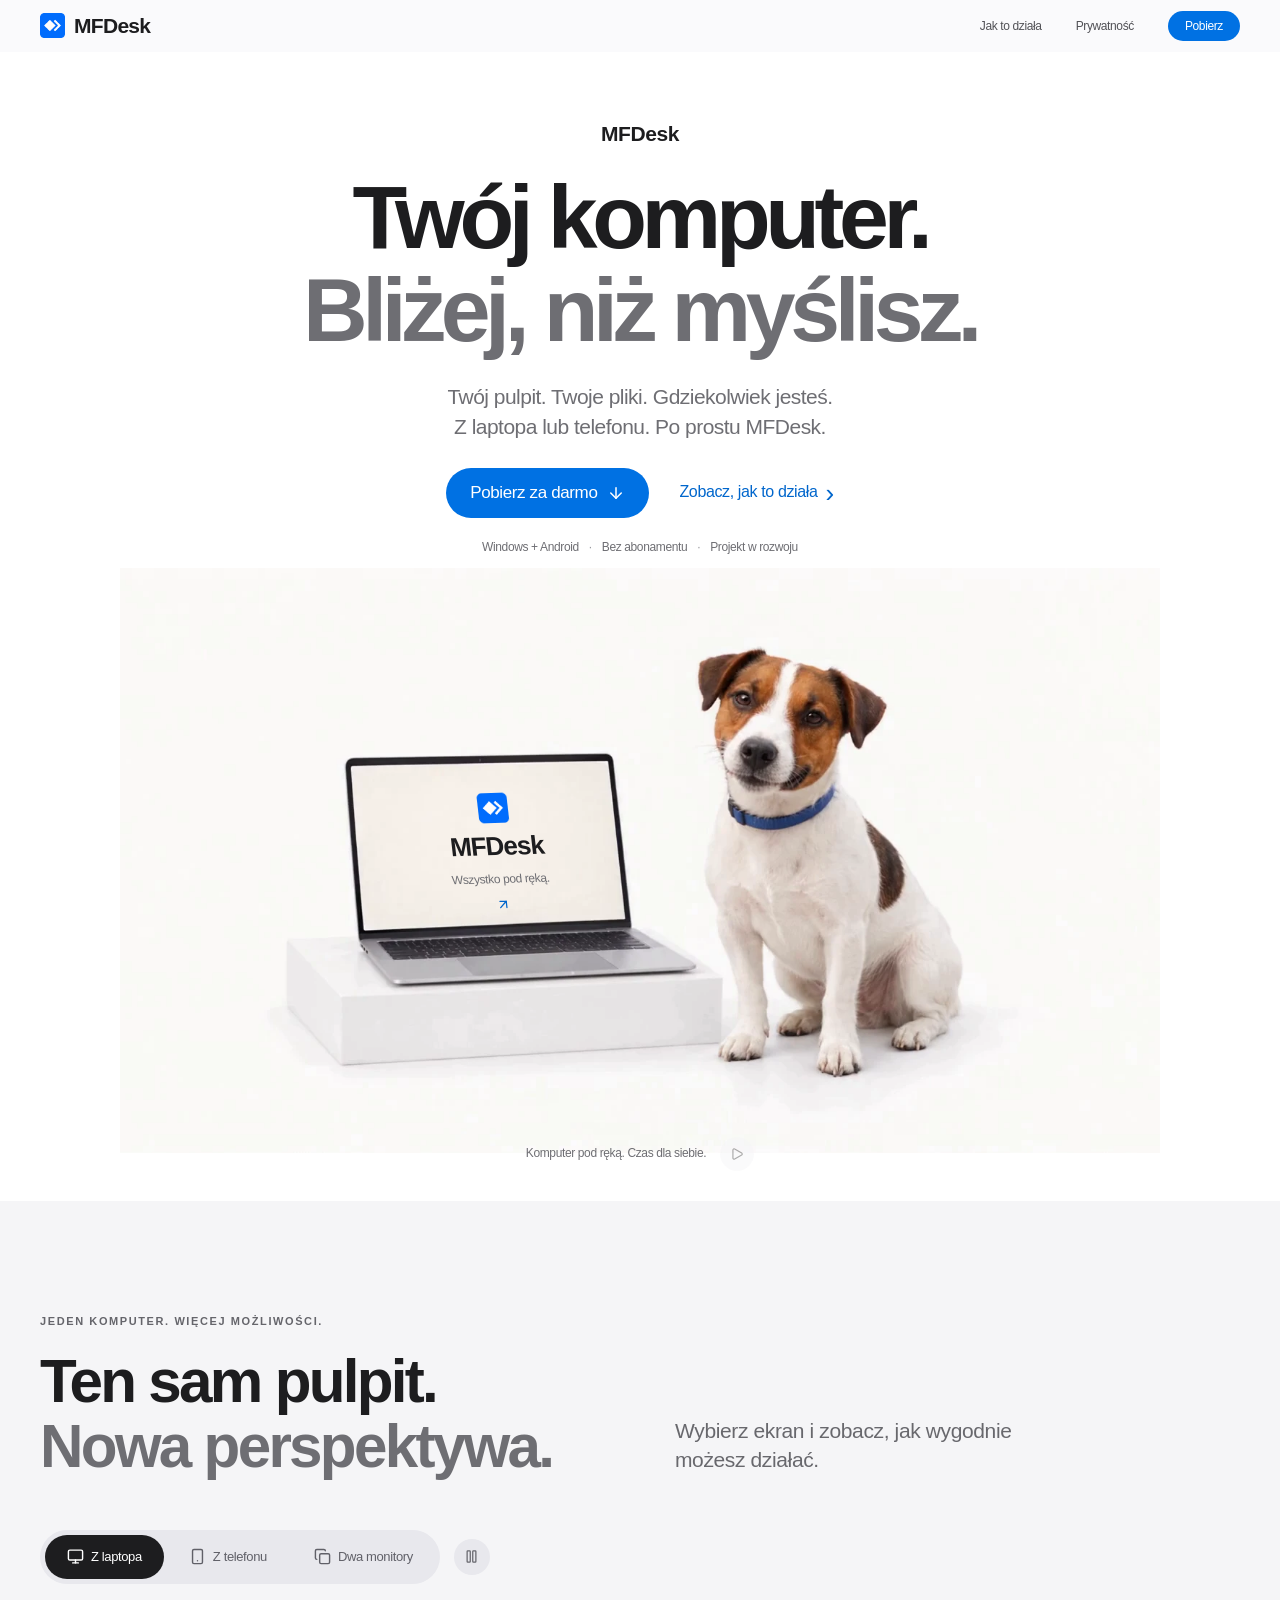
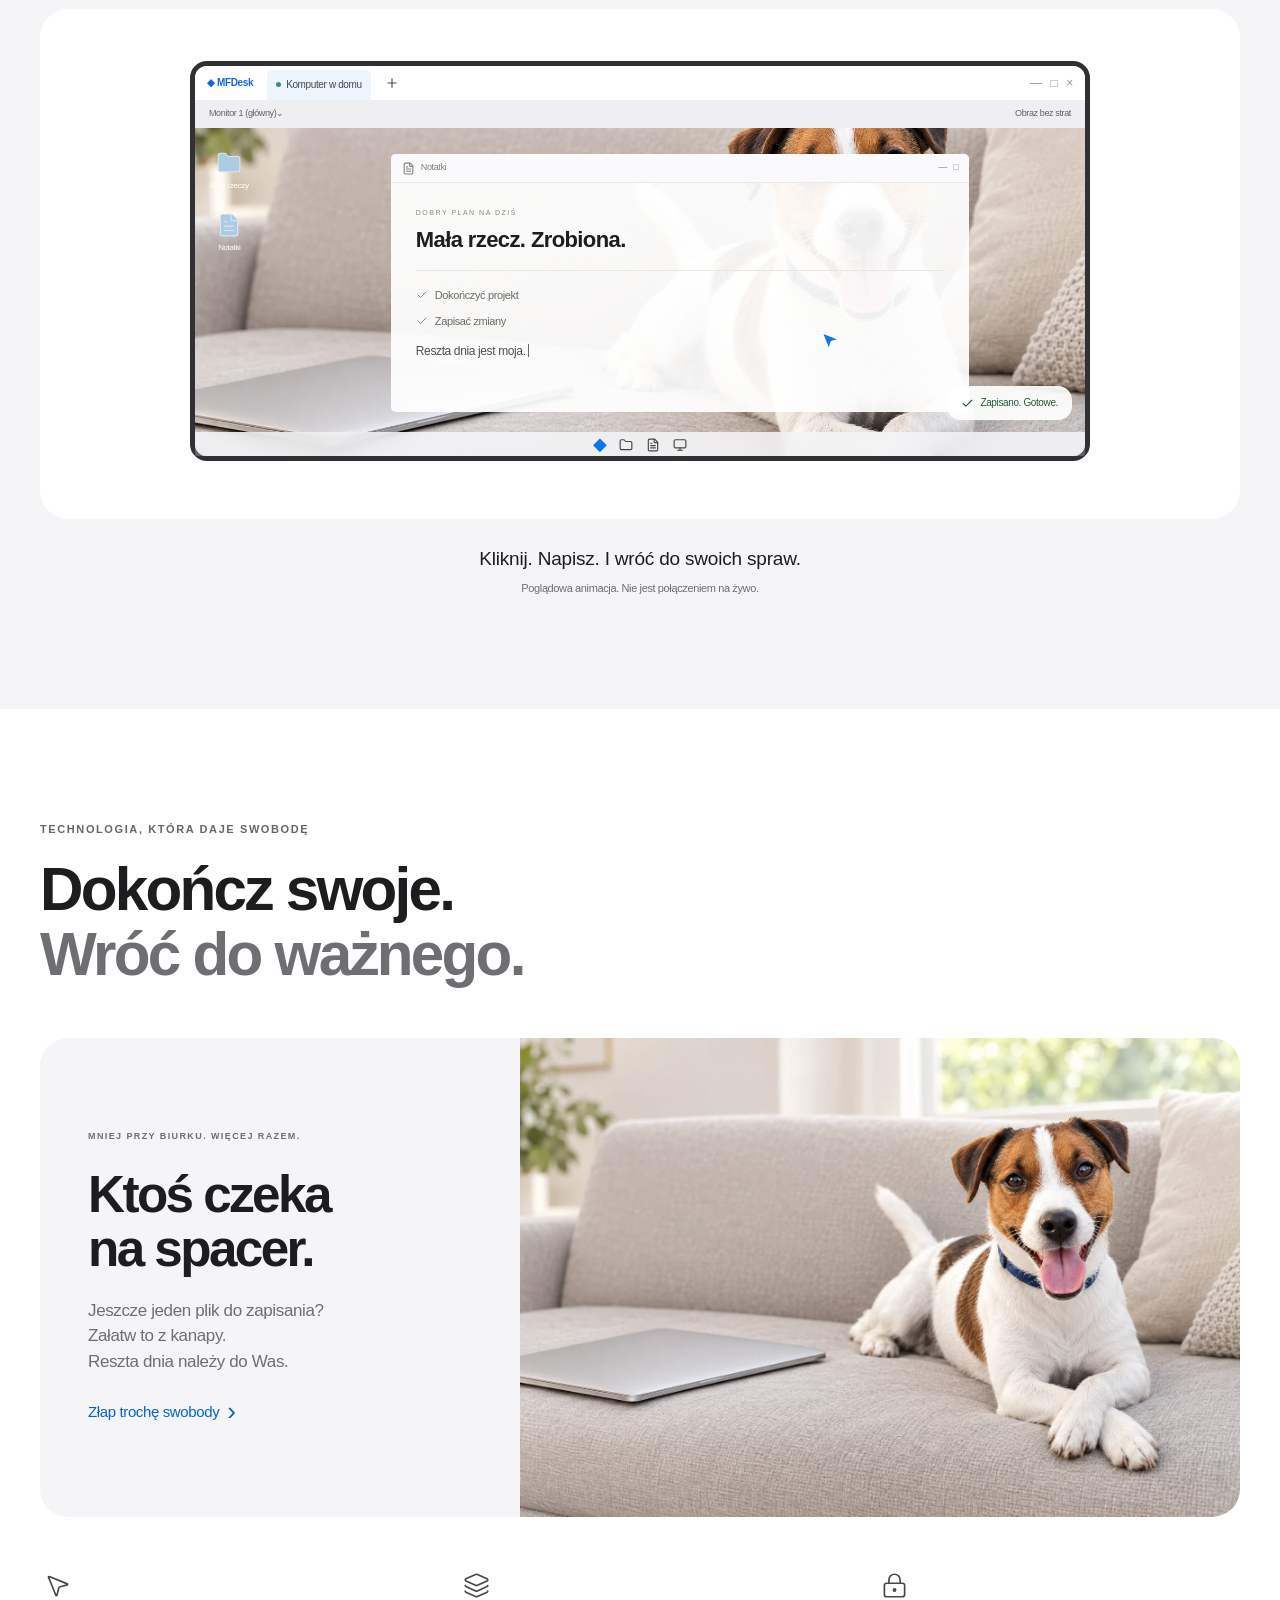
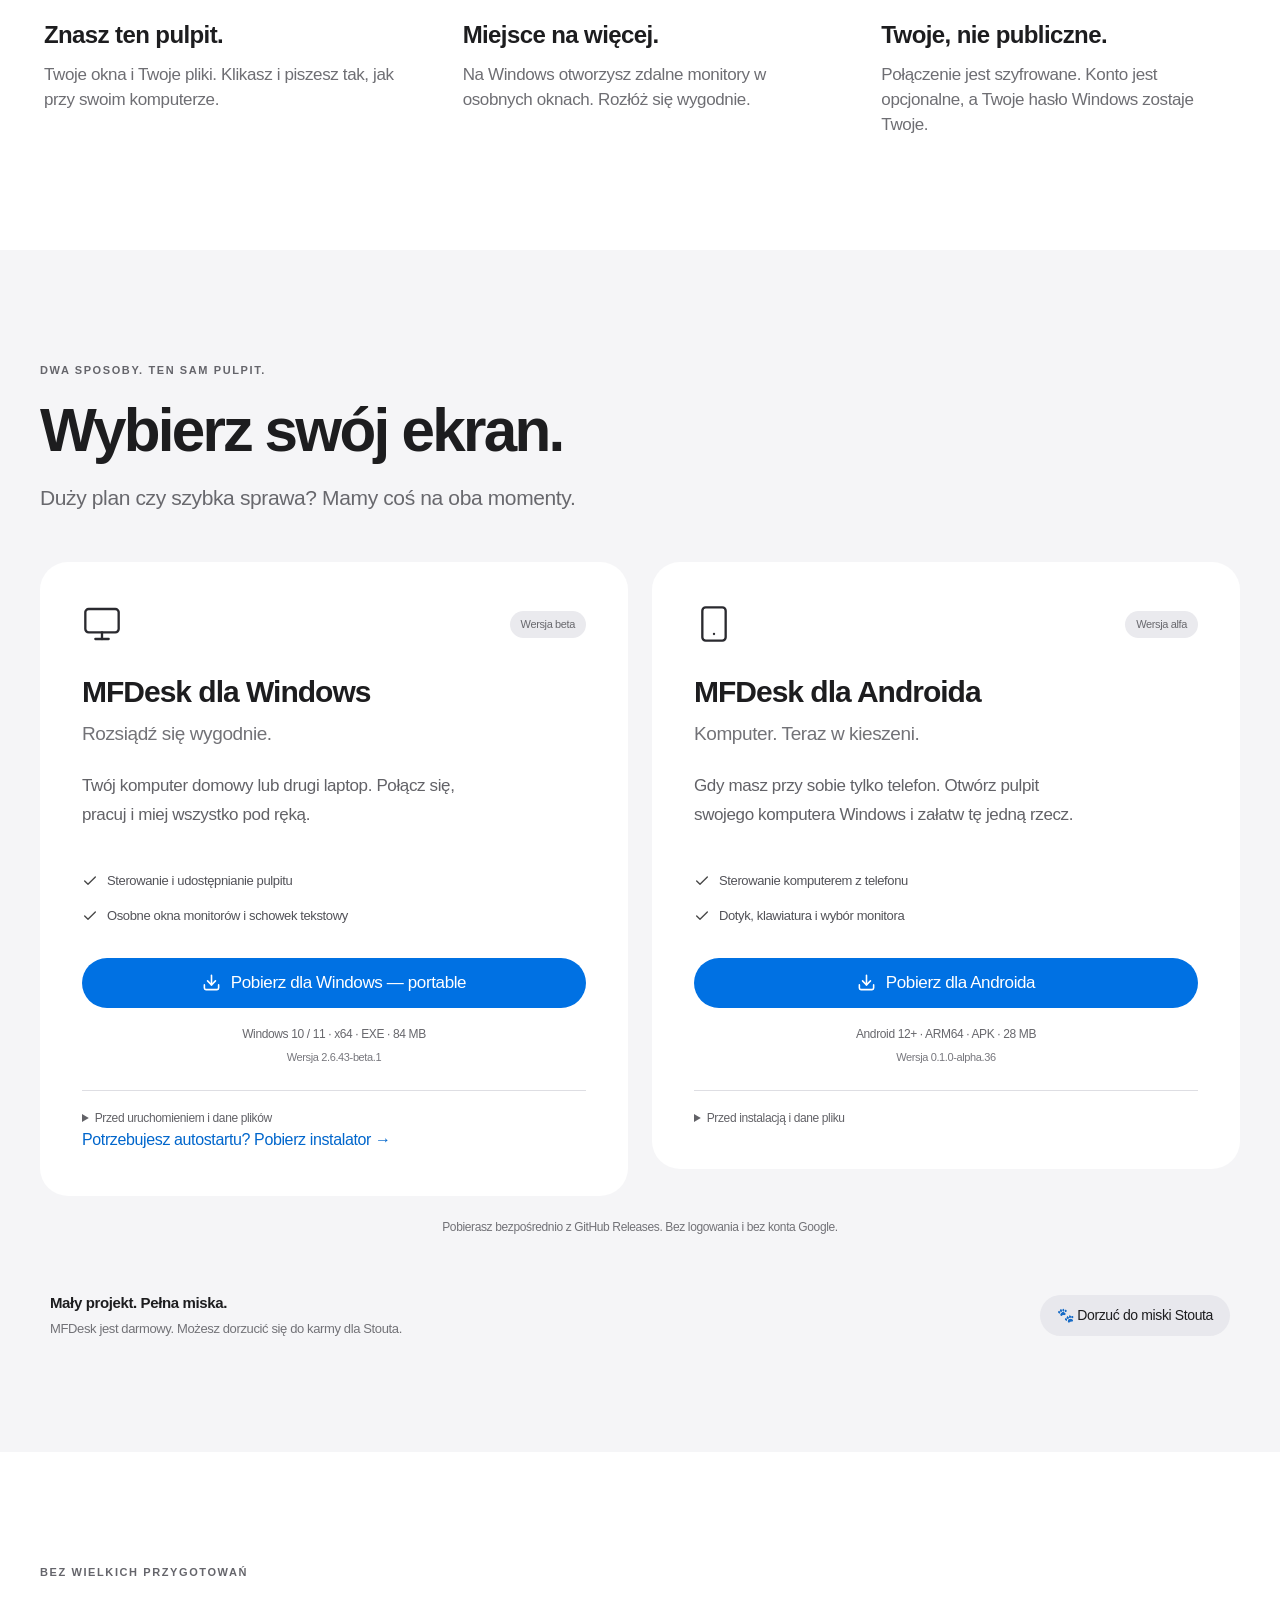
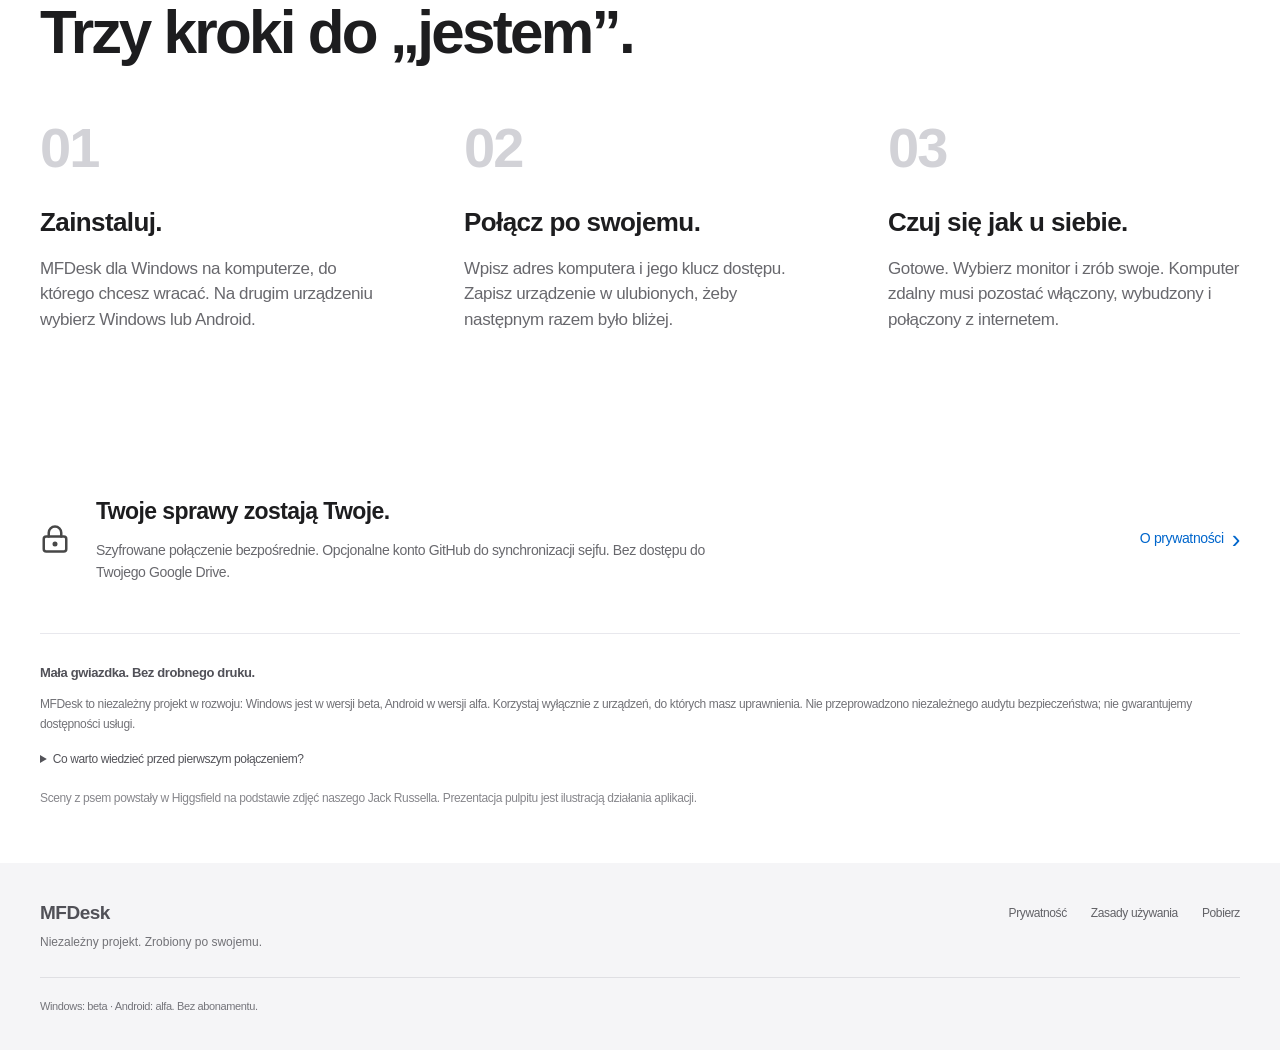
==== commit a275b579: "Update MFDesk download metadata" ====
--- a/index.html
+++ b/index.html
@@ -1,2 +1,2 @@
 <!DOCTYPE html><html lang="pl"><head><meta charSet="utf-8"/><meta name="viewport" content="width=device-width, initial-scale=1"/><link rel="stylesheet" href="/_next/static/css/index.p6WvNbWk.css" data-rsc-css-href="/_next/static/css/index.p6WvNbWk.css" data-precedence="vite-rsc/importer-resources"/><link rel="modulepreload" fetchPriority="low" href="/_next/static/chunks/index-CNGZxfrT.js"/><script src="/_next/static/chunks/rolldown-runtime-C60lm6uB.js" type="module" async=""></script><script src="/_next/static/chunks/framework-D_rUT4EX.js" type="module" async=""></script><link rel="modulepreload" href="/_next/static/chunks/layout-segment-context-EGFDVGFW.js" crossorigin=""/><link rel="modulepreload" href="/_next/static/chunks/brand-logo-CJ5cJ9ZG.js" crossorigin=""/><link rel="modulepreload" href="/_next/static/chunks/dialog-C5rsB-VZ.js" crossorigin=""/><link rel="modulepreload" href="/_next/static/chunks/createLucideIcon-D7hhdOL8.js" crossorigin=""/><link rel="modulepreload" href="/_next/static/chunks/Icon-DfgLFBrD.js" crossorigin=""/><link rel="modulepreload" href="/_next/static/chunks/dog-hero--QumgRUo.js" crossorigin=""/><link rel="modulepreload" href="/_next/static/chunks/play-Lr0Ti33E.js" crossorigin=""/><link rel="modulepreload" href="/_next/static/chunks/remote-demo-O3eKciAt.js" crossorigin=""/><link rel="modulepreload" href="/_next/static/chunks/support-link-DW5IGiYo.js" crossorigin=""/><title>MFDesk — prywatny pulpit zdalny</title><meta name="description" content="Twój komputer. Bliżej, niż myślisz. MFDesk dla Windows i Androida — zdalny pulpit, wiele monitorów i swoboda bez abonamentu."/><meta property="og:title" content="MFDesk — prywatny pulpit zdalny"/><meta property="og:description" content="Twój komputer. Bliżej, niż myślisz."/><meta property="og:url" content="https://mfdesk.github.io"/><meta property="og:type" content="website"/><meta property="og:locale" content="pl_PL"/><meta property="og:image" content="https://mfdesk.github.io/og.png"/><meta property="og:image:width" content="1200"/><meta property="og:image:height" content="630"/><meta property="og:image:alt" content="MFDesk — Jack Russell obok laptopa. Twój komputer. Bliżej, niż myślisz."/><meta name="twitter:card" content="summary_large_image"/><meta name="twitter:title" content="MFDesk — prywatny pulpit zdalny"/><meta name="twitter:description" content="Twoje komputery. Pod ręką."/><meta name="twitter:image" content="https://mfdesk.github.io/og.png"/><link rel="icon" href="/mfdesk.png"/><script>Object.assign(((self[Symbol.for("vinext.navigationRuntime")]??={bootstrap:{routeManifest:null},functions:{}}).bootstrap.rsc??={rsc:[]}),{params:{},nav:{"pathname":"/","searchParams":[]}})</script><link rel="modulepreload" href="/_next/static/chunks/index-CNGZxfrT.js" />
-</head><body><a class="skip" href="#content">Przejdź do treści</a><header class="site-header"><div class="header-inner wrap"><a class="brand" href="/"><img src="/mfdesk.png" width="43" height="43" alt=""/>MFDesk</a><nav aria-label="Menu główne"><a href="/#pokaz">Jak to działa</a><a href="/privacy/">Prywatność</a><a class="nav-download" href="/#pobierz">Pobierz</a></nav></div></header><main id="content"><section class="hero wrap"><p class="eyebrow">MFDesk</p><h1>Twój komputer.<br/><span>Bliżej, niż myślisz.</span></h1><p class="lead">Twój pulpit. Twoje pliki. Gdziekolwiek jesteś.<br class="desktop-break"/> Z laptopa lub telefonu. Po prostu MFDesk.</p><div class="hero-actions"><a class="primary-link" href="#pobierz">Pobierz za darmo <svg xmlns="http://www.w3.org/2000/svg" width="18" height="18" viewBox="0 0 24 24" fill="none" stroke="currentColor" stroke-width="2" stroke-linecap="round" stroke-linejoin="round" class="lucide lucide-arrow-down" aria-hidden="true"><path d="M12 5v14"></path><path d="m19 12-7 7-7-7"></path></svg></a><a class="text-link" href="#pokaz">Zobacz, jak to działa <span aria-hidden="true">›</span></a></div><p class="hero-meta">Windows + Android <span>·</span> Bez abonamentu <span>·</span> Projekt w rozwoju</p><div class="dog-hero" data-playing="false" data-ready="false"><div class="dog-hero-media"><img src="/mfdesk-dog-loop-poster.webp" alt="Jack Russell terrier w niebieskiej obroży siedzi obok srebrnego laptopa" width="1440" height="810" fetchPriority="high"/><video poster="/mfdesk-dog-loop-poster.webp" muted="" loop="" playsInline="" preload="none" aria-hidden="true"></video><a class="hero-screen" href="#pokaz" aria-label="Poznaj działanie MFDesk"><img src="/mfdesk.png" alt="" width="28" height="28"/><strong>MFDesk</strong><span>Wszystko pod ręką.</span><svg xmlns="http://www.w3.org/2000/svg" width="24" height="24" viewBox="0 0 24 24" fill="none" stroke="currentColor" stroke-width="2" stroke-linecap="round" stroke-linejoin="round" class="lucide lucide-arrow-up-right" aria-hidden="true"><path d="M7 7h10v10"></path><path d="M7 17 17 7"></path></svg></a></div><div class="dog-hero-footer"><span>Komputer pod ręką. Czas dla siebie.</span><button type="button" class="dog-motion-button" disabled="" aria-label="Zatrzymaj animację psa" title="Ograniczenie ruchu jest włączone"><svg xmlns="http://www.w3.org/2000/svg" width="14" height="14" viewBox="0 0 24 24" fill="none" stroke="currentColor" stroke-width="2" stroke-linecap="round" stroke-linejoin="round" class="lucide lucide-play" aria-hidden="true"><path d="M5 5a2 2 0 0 1 3.008-1.728l11.997 6.998a2 2 0 0 1 .003 3.458l-12 7A2 2 0 0 1 5 19z"></path></svg></button></div></div></section><section class="showcase-section section-space" aria-labelledby="showcase-title"><div class="wrap"><div class="section-heading"><p class="eyebrow">JEDEN KOMPUTER. WIĘCEJ MOŻLIWOŚCI.</p><h2 id="showcase-title">Ten sam pulpit.<br/><span>Nowa perspektywa.</span></h2><p>Wybierz ekran i zobacz, jak wygodnie możesz działać.</p></div><div class="demo" id="pokaz" data-playing="false" data-scene="0"><div class="demo-controls"><div class="demo-tabs" role="tablist" aria-label="Sposoby korzystania z MFDesk"><button type="button" role="tab" id="demo-tab-0" aria-controls="demo-panel" aria-selected="true" tabindex="0"><svg xmlns="http://www.w3.org/2000/svg" width="17" height="17" viewBox="0 0 24 24" fill="none" stroke="currentColor" stroke-width="2" stroke-linecap="round" stroke-linejoin="round" class="lucide lucide-monitor" aria-hidden="true"><rect width="20" height="14" x="2" y="3" rx="2"></rect><line x1="8" x2="16" y1="21" y2="21"></line><line x1="12" x2="12" y1="17" y2="21"></line></svg>Z laptopa</button><button type="button" role="tab" id="demo-tab-1" aria-controls="demo-panel" aria-selected="false" tabindex="-1"><svg xmlns="http://www.w3.org/2000/svg" width="17" height="17" viewBox="0 0 24 24" fill="none" stroke="currentColor" stroke-width="2" stroke-linecap="round" stroke-linejoin="round" class="lucide lucide-smartphone" aria-hidden="true"><rect width="14" height="20" x="5" y="2" rx="2" ry="2"></rect><path d="M12 18h.01"></path></svg>Z telefonu</button><button type="button" role="tab" id="demo-tab-2" aria-controls="demo-panel" aria-selected="false" tabindex="-1"><svg xmlns="http://www.w3.org/2000/svg" width="17" height="17" viewBox="0 0 24 24" fill="none" stroke="currentColor" stroke-width="2" stroke-linecap="round" stroke-linejoin="round" class="lucide lucide-copy" aria-hidden="true"><rect width="14" height="14" x="8" y="8" rx="2" ry="2"></rect><path d="M4 16c-1.1 0-2-.9-2-2V4c0-1.1.9-2 2-2h10c1.1 0 2 .9 2 2"></path></svg>Dwa monitory</button></div><button type="button" class="motion-button" aria-label="Wstrzymaj animację" disabled="" title="Animacja wyłączona zgodnie z ustawieniem ograniczenia ruchu"><svg xmlns="http://www.w3.org/2000/svg" width="15" height="15" viewBox="0 0 24 24" fill="none" stroke="currentColor" stroke-width="2" stroke-linecap="round" stroke-linejoin="round" class="lucide lucide-play" aria-hidden="true"><path d="M5 5a2 2 0 0 1 3.008-1.728l11.997 6.998a2 2 0 0 1 .003 3.458l-12 7A2 2 0 0 1 5 19z"></path></svg></button></div><div class="demo-stage" id="demo-panel" role="tabpanel" aria-labelledby="demo-tab-0" tabindex="0"><div class="demo-composition"><div class="remote-window"><div class="remote-title"><b>◆ MFDesk</b><span class="remote-tab"><i></i> Komputer w domu</span><svg xmlns="http://www.w3.org/2000/svg" width="14" height="14" viewBox="0 0 24 24" fill="none" stroke="currentColor" stroke-width="2" stroke-linecap="round" stroke-linejoin="round" class="lucide lucide-plus" aria-hidden="true"><path d="M5 12h14"></path><path d="M12 5v14"></path></svg><span class="window-controls">—   □   ×</span></div><div class="remote-tools"><span>Monitor 1 (główny)⌄</span><span>Obraz bez strat</span></div><div class="sample-desktop" aria-hidden="true"><div class="sample-sidebar"><svg xmlns="http://www.w3.org/2000/svg" width="24" height="24" viewBox="0 0 24 24" fill="none" stroke="currentColor" stroke-width="2" stroke-linecap="round" stroke-linejoin="round" class="lucide lucide-folder" aria-hidden="true"><path d="M20 20a2 2 0 0 0 2-2V8a2 2 0 0 0-2-2h-7.9a2 2 0 0 1-1.69-.9L9.6 3.9A2 2 0 0 0 7.93 3H4a2 2 0 0 0-2 2v13a2 2 0 0 0 2 2Z"></path></svg><span>Moje rzeczy</span><svg xmlns="http://www.w3.org/2000/svg" width="24" height="24" viewBox="0 0 24 24" fill="none" stroke="currentColor" stroke-width="2" stroke-linecap="round" stroke-linejoin="round" class="lucide lucide-file-text" aria-hidden="true"><path d="M6 22a2 2 0 0 1-2-2V4a2 2 0 0 1 2-2h8a2.4 2.4 0 0 1 1.704.706l3.588 3.588A2.4 2.4 0 0 1 20 8v12a2 2 0 0 1-2 2z"></path><path d="M14 2v5a1 1 0 0 0 1 1h5"></path><path d="M10 9H8"></path><path d="M16 13H8"></path><path d="M16 17H8"></path></svg><span>Notatki</span></div><div class="sample-window"><div class="sample-window-bar"><svg xmlns="http://www.w3.org/2000/svg" width="13" height="13" viewBox="0 0 24 24" fill="none" stroke="currentColor" stroke-width="2" stroke-linecap="round" stroke-linejoin="round" class="lucide lucide-file-text" aria-hidden="true"><path d="M6 22a2 2 0 0 1-2-2V4a2 2 0 0 1 2-2h8a2.4 2.4 0 0 1 1.704.706l3.588 3.588A2.4 2.4 0 0 1 20 8v12a2 2 0 0 1-2 2z"></path><path d="M14 2v5a1 1 0 0 0 1 1h5"></path><path d="M10 9H8"></path><path d="M16 13H8"></path><path d="M16 17H8"></path></svg>Notatki<span>—   □</span></div><div class="sample-document"><span class="document-kicker">DOBRY PLAN NA DZIŚ</span><strong>Mała rzecz. Zrobiona.</strong><div class="doc-rule"></div><p class="doc-check"><svg xmlns="http://www.w3.org/2000/svg" width="24" height="24" viewBox="0 0 24 24" fill="none" stroke="currentColor" stroke-width="2" stroke-linecap="round" stroke-linejoin="round" class="lucide lucide-check" aria-hidden="true"><path d="M20 6 9 17l-5-5"></path></svg>Dokończyć projekt</p><p class="doc-check"><svg xmlns="http://www.w3.org/2000/svg" width="24" height="24" viewBox="0 0 24 24" fill="none" stroke="currentColor" stroke-width="2" stroke-linecap="round" stroke-linejoin="round" class="lucide lucide-check" aria-hidden="true"><path d="M20 6 9 17l-5-5"></path></svg>Zapisać zmiany</p><div class="typed-line"><span>Reszta dnia jest moja.</span><i></i></div></div></div><svg xmlns="http://www.w3.org/2000/svg" width="24" height="24" viewBox="0 0 24 24" fill="#0876ec" stroke="white" stroke-width="2" stroke-linecap="round" stroke-linejoin="round" class="lucide lucide-mouse-pointer2 lucide-mouse-pointer-2 demo-cursor" aria-hidden="true"><path d="M4.037 4.688a.495.495 0 0 1 .651-.651l16 6.5a.5.5 0 0 1-.063.947l-6.124 1.58a2 2 0 0 0-1.438 1.435l-1.579 6.126a.5.5 0 0 1-.947.063z"></path></svg><div class="demo-dock"><span>◆</span><svg xmlns="http://www.w3.org/2000/svg" width="24" height="24" viewBox="0 0 24 24" fill="none" stroke="currentColor" stroke-width="2" stroke-linecap="round" stroke-linejoin="round" class="lucide lucide-folder" aria-hidden="true"><path d="M20 20a2 2 0 0 0 2-2V8a2 2 0 0 0-2-2h-7.9a2 2 0 0 1-1.69-.9L9.6 3.9A2 2 0 0 0 7.93 3H4a2 2 0 0 0-2 2v13a2 2 0 0 0 2 2Z"></path></svg><svg xmlns="http://www.w3.org/2000/svg" width="24" height="24" viewBox="0 0 24 24" fill="none" stroke="currentColor" stroke-width="2" stroke-linecap="round" stroke-linejoin="round" class="lucide lucide-file-text" aria-hidden="true"><path d="M6 22a2 2 0 0 1-2-2V4a2 2 0 0 1 2-2h8a2.4 2.4 0 0 1 1.704.706l3.588 3.588A2.4 2.4 0 0 1 20 8v12a2 2 0 0 1-2 2z"></path><path d="M14 2v5a1 1 0 0 0 1 1h5"></path><path d="M10 9H8"></path><path d="M16 13H8"></path><path d="M16 17H8"></path></svg><svg xmlns="http://www.w3.org/2000/svg" width="24" height="24" viewBox="0 0 24 24" fill="none" stroke="currentColor" stroke-width="2" stroke-linecap="round" stroke-linejoin="round" class="lucide lucide-monitor" aria-hidden="true"><rect width="20" height="14" x="2" y="3" rx="2"></rect><line x1="8" x2="16" y1="21" y2="21"></line><line x1="12" x2="12" y1="17" y2="21"></line></svg></div><div class="saved-toast"><svg xmlns="http://www.w3.org/2000/svg" width="24" height="24" viewBox="0 0 24 24" fill="none" stroke="currentColor" stroke-width="2" stroke-linecap="round" stroke-linejoin="round" class="lucide lucide-check" aria-hidden="true"><path d="M20 6 9 17l-5-5"></path></svg> Zapisano. Gotowe.</div></div></div></div></div><div class="demo-caption"><p>Kliknij. Napisz. I wróć do swoich spraw.</p><span>Poglądowa animacja. Nie jest połączeniem na żywo.</span></div></div></div></section><section class="everyday section-space" aria-labelledby="everyday-title"><div class="wrap"><div class="section-heading"><p class="eyebrow">TECHNOLOGIA, KTÓRA DAJE SWOBODĘ</p><h2 id="everyday-title">Dokończ swoje.<br/><span>Wróć do ważnego.</span></h2></div><div class="lifestyle-card"><div class="lifestyle-copy"><p class="small-label">MNIEJ PRZY BIURKU. WIĘCEJ RAZEM.</p><h3>Ktoś czeka<br/>na spacer.</h3><p>Jeszcze jeden plik do zapisania?<br/>Załatw to z kanapy.<br/>Reszta dnia należy do Was.</p><a class="text-link" href="#pobierz">Złap trochę swobody <span aria-hidden="true">›</span></a></div><img src="/mfdesk-dog-home.webp" alt="Jack Russell terrier odpoczywa na jasnej kanapie obok zamkniętego laptopa" width="1600" height="1063" loading="lazy"/></div><div class="benefit-grid"><article><svg xmlns="http://www.w3.org/2000/svg" width="24" height="24" viewBox="0 0 24 24" fill="none" stroke="currentColor" stroke-width="2" stroke-linecap="round" stroke-linejoin="round" class="lucide lucide-mouse-pointer2 lucide-mouse-pointer-2" aria-hidden="true"><path d="M4.037 4.688a.495.495 0 0 1 .651-.651l16 6.5a.5.5 0 0 1-.063.947l-6.124 1.58a2 2 0 0 0-1.438 1.435l-1.579 6.126a.5.5 0 0 1-.947.063z"></path></svg><h3>Znasz ten pulpit.</h3><p>Twoje okna i Twoje pliki. Klikasz i piszesz tak, jak przy swoim komputerze.</p></article><article><svg xmlns="http://www.w3.org/2000/svg" width="24" height="24" viewBox="0 0 24 24" fill="none" stroke="currentColor" stroke-width="2" stroke-linecap="round" stroke-linejoin="round" class="lucide lucide-layers" aria-hidden="true"><path d="M12.83 2.18a2 2 0 0 0-1.66 0L2.6 6.08a1 1 0 0 0 0 1.83l8.58 3.91a2 2 0 0 0 1.66 0l8.58-3.9a1 1 0 0 0 0-1.83z"></path><path d="M2 12a1 1 0 0 0 .58.91l8.6 3.91a2 2 0 0 0 1.65 0l8.58-3.9A1 1 0 0 0 22 12"></path><path d="M2 17a1 1 0 0 0 .58.91l8.6 3.91a2 2 0 0 0 1.65 0l8.58-3.9A1 1 0 0 0 22 17"></path></svg><h3>Miejsce na więcej.</h3><p>Na Windows otworzysz zdalne monitory w osobnych oknach. Rozłóż się wygodnie.</p></article><article><svg xmlns="http://www.w3.org/2000/svg" width="24" height="24" viewBox="0 0 24 24" fill="none" stroke="currentColor" stroke-width="2" stroke-linecap="round" stroke-linejoin="round" class="lucide lucide-lock-keyhole" aria-hidden="true"><circle cx="12" cy="16" r="1"></circle><rect x="3" y="10" width="18" height="12" rx="2"></rect><path d="M7 10V7a5 5 0 0 1 10 0v3"></path></svg><h3>Twoje, nie publiczne.</h3><p>Połączenie jest szyfrowane. Konto jest opcjonalne, a Twoje hasło Windows zostaje Twoje.</p></article></div></div></section><section id="pobierz" class="download-section section-space" aria-labelledby="download-title"><div class="wrap"><div class="section-heading"><p class="eyebrow">DWA SPOSOBY. TEN SAM PULPIT.</p><h2 id="download-title">Wybierz swój ekran.</h2><p>Duży plan czy szybka sprawa? Mamy coś na oba momenty.</p></div><div class="download-grid"><article id="windows" class="download-card" aria-labelledby="windows-title"><div class="platform-top"><svg xmlns="http://www.w3.org/2000/svg" width="24" height="24" viewBox="0 0 24 24" fill="none" stroke="currentColor" stroke-width="2" stroke-linecap="round" stroke-linejoin="round" class="lucide lucide-monitor platform-icon" aria-hidden="true"><rect width="20" height="14" x="2" y="3" rx="2"></rect><line x1="8" x2="16" y1="21" y2="21"></line><line x1="12" x2="12" y1="17" y2="21"></line></svg><span class="release-badge">Wersja beta</span></div><h3 id="windows-title">MFDesk dla Windows</h3><p class="platform-tagline">Rozsiądź się wygodnie.</p><p class="platform-description">Twój komputer domowy lub drugi laptop. Połącz się, pracuj i miej wszystko pod ręką.</p><ul class="platform-features"><li><svg xmlns="http://www.w3.org/2000/svg" width="24" height="24" viewBox="0 0 24 24" fill="none" stroke="currentColor" stroke-width="2" stroke-linecap="round" stroke-linejoin="round" class="lucide lucide-check" aria-hidden="true"><path d="M20 6 9 17l-5-5"></path></svg>Sterowanie i udostępnianie pulpitu</li><li><svg xmlns="http://www.w3.org/2000/svg" width="24" height="24" viewBox="0 0 24 24" fill="none" stroke="currentColor" stroke-width="2" stroke-linecap="round" stroke-linejoin="round" class="lucide lucide-check" aria-hidden="true"><path d="M20 6 9 17l-5-5"></path></svg>Osobne okna monitorów i schowek tekstowy</li></ul><a class="primary-link download-button" href="https://github.com/mfdesk/mfdesk.github.io/releases/download/v2.6.42-beta.1/MFDesk-Portable-2.6.42-beta.1.exe" aria-describedby="windows-meta"><svg xmlns="http://www.w3.org/2000/svg" width="19" height="19" viewBox="0 0 24 24" fill="none" stroke="currentColor" stroke-width="2" stroke-linecap="round" stroke-linejoin="round" class="lucide lucide-download" aria-hidden="true"><path d="M12 15V3"></path><path d="M21 15v4a2 2 0 0 1-2 2H5a2 2 0 0 1-2-2v-4"></path><path d="m7 10 5 5 5-5"></path></svg>Pobierz dla Windows — portable</a><p class="platform-meta" id="windows-meta">Windows 10 / 11 · x64 · EXE · <!-- -->84<!-- --> MB</p><p class="release-version">Wersja <!-- -->2.6.42-beta.1</p><details class="download-integrity"><summary>Przed uruchomieniem i dane plików</summary><p>Portable działa bez instalacji i nie dodaje usługi ani autostartu. Dane zapisuje na tym koncie Windows w folderze MFDesk-Portable. Udostępnianie wymaga uruchomionej aplikacji i zalogowanej sesji Windows. Dostęp po restarcie lub wylogowaniu wymaga instalacji. Portable i wersja instalowana mają osobne profile.</p><p>Pliki nie mają jeszcze podpisu wydawcy — Windows może je zablokować. Portable nie omija Smart App Control. Nie wyłączaj ochrony systemu, aby uruchomić aplikację.</p><p>MFDesk-Portable-2.6.42-beta.1.exe</p><p>SHA-256: 6654EBF284CC3A9D9A0962E9FC3BDF61CD04C1AD274029E5C38C5CB494FD239C</p><p>Instalator (osobna opcja):</p><p>MFDesk-Setup-2.6.42-beta.1.exe</p><p>SHA-256: 5CFCEEAA83FE438CD29B7569BA5A11B8E6668E564C77DC3A0D60B560CC85DDEF</p></details><p id="windows-installer"><a class="text-link" href="https://github.com/mfdesk/mfdesk.github.io/releases/download/v2.6.42-beta.1/MFDesk-Setup-2.6.42-beta.1.exe">Potrzebujesz autostartu? Pobierz instalator →</a></p></article><article id="android" class="download-card" aria-labelledby="android-title"><div class="platform-top"><svg xmlns="http://www.w3.org/2000/svg" width="24" height="24" viewBox="0 0 24 24" fill="none" stroke="currentColor" stroke-width="2" stroke-linecap="round" stroke-linejoin="round" class="lucide lucide-smartphone platform-icon" aria-hidden="true"><rect width="14" height="20" x="5" y="2" rx="2" ry="2"></rect><path d="M12 18h.01"></path></svg><span class="release-badge">Wersja alfa</span></div><h3 id="android-title">MFDesk dla Androida</h3><p class="platform-tagline">Komputer. Teraz w kieszeni.</p><p class="platform-description">Gdy masz przy sobie tylko telefon. Otwórz pulpit swojego komputera Windows i załatw tę jedną rzecz.</p><ul class="platform-features"><li><svg xmlns="http://www.w3.org/2000/svg" width="24" height="24" viewBox="0 0 24 24" fill="none" stroke="currentColor" stroke-width="2" stroke-linecap="round" stroke-linejoin="round" class="lucide lucide-check" aria-hidden="true"><path d="M20 6 9 17l-5-5"></path></svg>Sterowanie komputerem z telefonu</li><li><svg xmlns="http://www.w3.org/2000/svg" width="24" height="24" viewBox="0 0 24 24" fill="none" stroke="currentColor" stroke-width="2" stroke-linecap="round" stroke-linejoin="round" class="lucide lucide-check" aria-hidden="true"><path d="M20 6 9 17l-5-5"></path></svg>Dotyk, klawiatura i wybór monitora</li></ul><a class="primary-link download-button" href="https://github.com/mfdesk/mfdesk.github.io/releases/download/android-v0.1.0-alpha.36/MFDesk-Android-0.1.0-alpha.36-arm64.apk" aria-describedby="android-meta"><svg xmlns="http://www.w3.org/2000/svg" width="19" height="19" viewBox="0 0 24 24" fill="none" stroke="currentColor" stroke-width="2" stroke-linecap="round" stroke-linejoin="round" class="lucide lucide-download" aria-hidden="true"><path d="M12 15V3"></path><path d="M21 15v4a2 2 0 0 1-2 2H5a2 2 0 0 1-2-2v-4"></path><path d="m7 10 5 5 5-5"></path></svg>Pobierz dla Androida</a><p class="platform-meta" id="android-meta">Android 12+ · ARM64 · APK · <!-- -->28<!-- --> MB</p><p class="release-version">Wersja <!-- -->0.1.0-alpha.36</p><details class="download-integrity"><summary>Przed instalacją i dane pliku</summary><p>APK instalujesz poza Google Play. Android poprosi o zgodę na instalację z wybranego źródła. To wczesna wersja do sterowania Windows — nie udostępnia ekranu telefonu.</p><p>MFDesk-Android-0.1.0-alpha.36-arm64.apk</p><p>SHA-256: <code>27DA7FA0252B86492F89A4A350E0D4B50AE1F7B328D44DE885A802757CD3D4B4</code></p><a href="https://github.com/mfdesk/mfdesk.github.io/releases/tag/android-v0.1.0-alpha.36" target="_blank" rel="noopener noreferrer">Informacje o wydaniu <svg xmlns="http://www.w3.org/2000/svg" width="14" height="14" viewBox="0 0 24 24" fill="none" stroke="currentColor" stroke-width="2" stroke-linecap="round" stroke-linejoin="round" class="lucide lucide-arrow-up-right" aria-hidden="true"><path d="M7 7h10v10"></path><path d="M7 17 17 7"></path></svg></a></details></article></div><p class="download-note">Pobierasz bezpośrednio z GitHub Releases. Bez logowania i bez konta Google.</p><div class="support-strip"><p>Mały projekt. Pełna miska.<span>MFDesk jest darmowy. Możesz dorzucić się do karmy dla Stouta.</span></p><div class="support-row"><button type="button" tabindex="0" data-base-ui-click-trigger="" id="base-ui-_R_3t4bi_" aria-haspopup="dialog" aria-expanded="false" data-slot="dialog-trigger" class="support-link">🐾 Dorzuć do miski Stouta</button></div></div></div></section><section class="start-section section-space" aria-labelledby="start-title"><div class="wrap"><div class="section-heading"><p class="eyebrow">BEZ WIELKICH PRZYGOTOWAŃ</p><h2 id="start-title">Trzy kroki do „jestem”.</h2></div><ol class="steps"><li><span class="step-number">01</span><h3>Zainstaluj.</h3><p>MFDesk dla Windows na komputerze, do którego chcesz wracać. Na drugim urządzeniu wybierz Windows lub Android.</p></li><li><span class="step-number">02</span><h3>Połącz po swojemu.</h3><p>Wpisz adres komputera i jego klucz dostępu. Zapisz urządzenie w ulubionych, żeby następnym razem było bliżej.</p></li><li><span class="step-number">03</span><h3>Czuj się jak u siebie.</h3><p>Gotowe. Wybierz monitor i zrób swoje. Komputer zdalny musi pozostać włączony, wybudzony i połączony z internetem.</p></li></ol></div></section><section class="privacy-band wrap" aria-labelledby="privacy-title"><svg xmlns="http://www.w3.org/2000/svg" width="30" height="30" viewBox="0 0 24 24" fill="none" stroke="currentColor" stroke-width="2" stroke-linecap="round" stroke-linejoin="round" class="lucide lucide-lock-keyhole" aria-hidden="true"><circle cx="12" cy="16" r="1"></circle><rect x="3" y="10" width="18" height="12" rx="2"></rect><path d="M7 10V7a5 5 0 0 1 10 0v3"></path></svg><div><h2 id="privacy-title">Twoje sprawy zostają Twoje.</h2><p>Szyfrowane połączenie bezpośrednie. Opcjonalne konto GitHub do synchronizacji sejfu. Bez dostępu do Twojego Google Drive.</p></div><a class="text-link" href="/privacy/">O prywatności <span aria-hidden="true">›</span></a></section><aside class="honest-notes wrap"><h2>Mała gwiazdka. Bez drobnego druku.</h2><p>MFDesk to niezależny projekt w rozwoju: Windows jest w wersji beta, Android w wersji alfa. Korzystaj wyłącznie z urządzeń, do których masz uprawnienia. Nie przeprowadzono niezależnego audytu bezpieczeństwa; nie gwarantujemy dostępności usługi.</p><details><summary>Co warto wiedzieć przed pierwszym połączeniem?</summary><ul><li>Zaktualizuj oba urządzenia: własna sygnalizacja wymaga Windows 2.6.16 lub nowszego i Androida alfa 11 lub nowszego. Pośrednik TURN wymaga zalogowanego, zatwierdzonego konta; niektóre sieci i limity usług nadal mogą uniemożliwić połączenie.</li><li>Ekran logowania Windows, UAC i powrót po restarcie to funkcje testowe. Uśpionego komputera MFDesk nie wybudza przez internet.</li><li>Konto GitHub wymaga zatwierdzenia rejestracji. Zaszyfrowany sejf przechowujemy w Cloudflare D1 (UE), bez Google Drive i Apps Script.</li><li>Android odczytuje istniejący sejf. Nie obsługuje przesyłania plików ani historii schowka Win+V.</li></ul></details><p class="image-credit">Sceny z psem powstały w Higgsfield na podstawie zdjęć naszego Jack Russella. Prezentacja pulpitu jest ilustracją działania aplikacji.</p></aside></main><footer><div class="footer-inner wrap"><div class="footer-brand">MFDesk<span>Niezależny projekt. Zrobiony po swojemu.</span></div><div class="footer-links"><a href="/privacy/">Prywatność</a><a href="/terms/">Zasady używania</a><a href="/#pobierz">Pobierz</a></div><p>Windows: beta · Android: alfa. Bez abonamentu.</p></div></footer><script type="module" src="/_next/static/chunks/index-CNGZxfrT.js" id="_R_" async=""></script><script>((self[Symbol.for("vinext.navigationRuntime")]??={bootstrap:{routeManifest:null},functions:{}}).bootstrap.rsc??={rsc:[]}).rsc.push("0:{\"page:/\":\"$L1\",\"layout:/\":\"$L2\",\"route:/\":\"$L3\",\"__route\":\"route:/\",\"__interceptionContext\":null,\"__layoutIds\":[\"layout:/\"],\"__rootLayout\":\"/\",\"__bfcacheSegmentIdentities\":{\"layout:/\":\"[\\\"layout\\\",\\\"layout:/\\\",\\\"root-boundary:/\\\",\\\"\\\"]\",\"page:/\":\"[\\\"page\\\",\\\"page:/\\\",\\\"root-boundary:/\\\",\\\"\\\"]\"},\"__srcPage\":[\"page\"],\"__layoutFlags\":{\"layout:/\":\"s\"},\"__artifactCompatibility\":{\"schemaVersion\":1,\"graphVersion\":\"app-route-graph:1177fd80f83fa7b0\",\"deploymentVersion\":\"4b482a97-71c3-4eae-9f3c-3f9a67c90bca\",\"appElementsSchemaVersion\":1,\"rscPayloadSchemaVersion\":1,\"rootBoundaryId\":\"/\",\"renderEpoch\":null}}\n")</script><script>((self[Symbol.for("vinext.navigationRuntime")]??={bootstrap:{routeManifest:null},functions:{}}).bootstrap.rsc??={rsc:[]}).rsc.push("4:I[\"f672c007af10\",[],\"BrandLogo\",1]\n")</script><script>((self[Symbol.for("vinext.navigationRuntime")]??={bootstrap:{routeManifest:null},functions:{}}).bootstrap.rsc??={rsc:[]}).rsc.push("5:I[\"cbf257e34144\",[],\"Children\",1]\n")</script><script>((self[Symbol.for("vinext.navigationRuntime")]??={bootstrap:{routeManifest:null},functions:{}}).bootstrap.rsc??={rsc:[]}).rsc.push("6:I[\"a3c9f3c4d13c\",[],\"GlobalErrorBoundary\",1]\n")</script><script>((self[Symbol.for("vinext.navigationRuntime")]??={bootstrap:{routeManifest:null},functions:{}}).bootstrap.rsc??={rsc:[]}).rsc.push("7:I[\"fb3231adb96d\",[],\"default\",1]\n")</script><script>((self[Symbol.for("vinext.navigationRuntime")]??={bootstrap:{routeManifest:null},functions:{}}).bootstrap.rsc??={rsc:[]}).rsc.push("8:I[\"a3c9f3c4d13c\",[],\"ErrorBoundary\",1]\n")</script><script>((self[Symbol.for("vinext.navigationRuntime")]??={bootstrap:{routeManifest:null},functions:{}}).bootstrap.rsc??={rsc:[]}).rsc.push("9:I[\"caf66367e8dd\",[],\"LayoutSegmentProvider\",1]\n")</script><script>((self[Symbol.for("vinext.navigationRuntime")]??={bootstrap:{routeManifest:null},functions:{}}).bootstrap.rsc??={rsc:[]}).rsc.push("a:I[\"cbf257e34144\",[],\"Slot\",1]\n")</script><script>((self[Symbol.for("vinext.navigationRuntime")]??={bootstrap:{routeManifest:null},functions:{}}).bootstrap.rsc??={rsc:[]}).rsc.push("b:I[\"a3c9f3c4d13c\",[],\"NotFoundBoundary\",1]\n")</script><script>((self[Symbol.for("vinext.navigationRuntime")]??={bootstrap:{routeManifest:null},functions:{}}).bootstrap.rsc??={rsc:[]}).rsc.push("c:I[\"3a29bbfba6d5\",[],\"AppRouterScrollTarget\",1]\n")</script><script>((self[Symbol.for("vinext.navigationRuntime")]??={bootstrap:{routeManifest:null},functions:{}}).bootstrap.rsc??={rsc:[]}).rsc.push("d:I[\"a3c9f3c4d13c\",[],\"RedirectBoundary\",1]\n")</script><script>((self[Symbol.for("vinext.navigationRuntime")]??={bootstrap:{routeManifest:null},functions:{}}).bootstrap.rsc??={rsc:[]}).rsc.push(":HL[\"/_next/static/css/index.p6WvNbWk.css\",\"style\"     ]\n")</script><script>((self[Symbol.for("vinext.navigationRuntime")]??={bootstrap:{routeManifest:null},functions:{}}).bootstrap.rsc??={rsc:[]}).rsc.push("2:[[[\"$\",\"link\",\"css:/_next/static/css/index.p6WvNbWk.css\",{\"rel\":\"stylesheet\",\"precedence\":\"vite-rsc/importer-resources\",\"href\":\"/_next/static/css/index.p6WvNbWk.css\",\"data-rsc-css-href\":\"/_next/static/css/index.p6WvNbWk.css\"}],\"$undefined\"],[\"$\",\"html\",null,{\"lang\":\"pl\",\"children\":[\"$\",\"body\",null,{\"children\":[[\"$\",\"a\",null,{\"className\":\"skip\",\"href\":\"#content\",\"children\":\"Przejdź do treści\"}],[\"$\",\"header\",null,{\"className\":\"site-header\",\"children\":[\"$\",\"div\",null,{\"className\":\"header-inner wrap\",\"children\":[[\"$\",\"$L4\",null,{}],[\"$\",\"nav\",null,{\"aria-label\":\"Menu główne\",\"children\":[[\"$\",\"a\",null,{\"href\":\"/#pokaz\",\"children\":\"Jak to działa\"}],[\"$\",\"a\",null,{\"href\":\"/privacy/\",\"children\":\"Prywatność\"}],[\"$\",\"a\",null,{\"className\":\"nav-download\",\"href\":\"/#pobierz\",\"children\":\"Pobierz\"}]]}]]}]}],[\"$\",\"$L5\",null,{}],[\"$\",\"footer\",null,{\"children\":[\"$\",\"div\",null,{\"className\":\"footer-inner wrap\",\"children\":[[\"$\",\"div\",null,{\"className\":\"footer-brand\",\"children\":[\"MFDesk\",[\"$\",\"span\",null,{\"children\":\"Niezależny projekt. Zrobiony po swojemu.\"}]]}],[\"$\",\"div\",null,{\"className\":\"footer-links\",\"children\":[[\"$\",\"a\",null,{\"href\":\"/privacy/\",\"children\":\"Prywatność\"}],[\"$\",\"a\",null,{\"href\":\"/terms/\",\"children\":\"Zasady używania\"}],[\"$\",\"a\",null,{\"href\":\"/#pobierz\",\"children\":\"Pobierz\"}]]}],[\"$\",\"p\",null,{\"children\":\"Windows: beta · Android: alfa. Bez abonamentu.\"}]]}]}]]}]}]]\n")</script><script>((self[Symbol.for("vinext.navigationRuntime")]??={bootstrap:{routeManifest:null},functions:{}}).bootstrap.rsc??={rsc:[]}).rsc.push("3:[[[\"$\",\"meta\",null,{\"charSet\":\"utf-8\"}],[[\"$\",\"title\",\"0\",{\"children\":\"MFDesk — prywatny pulpit zdalny\"}],[\"$\",\"meta\",\"1\",{\"name\":\"description\",\"content\":\"Twój komputer. Bliżej, niż myślisz. MFDesk dla Windows i Androida — zdalny pulpit, wiele monitorów i swoboda bez abonamentu.\"}],[\"$\",\"meta\",\"2\",{\"property\":\"og:title\",\"content\":\"MFDesk — prywatny pulpit zdalny\"}],[\"$\",\"meta\",\"3\",{\"property\":\"og:description\",\"content\":\"Twój komputer. Bliżej, niż myślisz.\"}],[\"$\",\"meta\",\"4\",{\"property\":\"og:url\",\"content\":\"https://mfdesk.github.io\"}],[\"$\",\"meta\",\"5\",{\"property\":\"og:type\",\"content\":\"website\"}],[\"$\",\"meta\",\"6\",{\"property\":\"og:locale\",\"content\":\"pl_PL\"}],[\"$\",\"meta\",\"7\",{\"property\":\"og:image\",\"content\":\"https://mfdesk.github.io/og.png\"}],[\"$\",\"meta\",\"8\",{\"property\":\"og:image:width\",\"content\":\"1200\"}],[\"$\",\"meta\",\"9\",{\"property\":\"og:image:height\",\"content\":\"630\"}],[\"$\",\"meta\",\"10\",{\"property\":\"og:image:alt\",\"content\":\"MFDesk — Jack Russell obok laptopa. Twój komputer. Bliżej, niż myślisz.\"}],[\"$\",\"meta\",\"11\",{\"name\":\"twitter:card\",\"content\":\"summary_large_image\"}],[\"$\",\"meta\",\"12\",{\"name\":\"twitter:title\",\"content\":\"MFDesk — prywatny pulpit zdalny\"}],[\"$\",\"meta\",\"13\",{\"name\":\"twitter:description\",\"content\":\"Twoje komputery. Pod ręką.\"}],[\"$\",\"meta\",\"14\",{\"name\":\"twitter:image\",\"content\":\"https://mfdesk.github.io/og.png\"}],[\"$\",\"link\",\"15\",{\"data-vinext-streamed-icon\":\"$undefined\",\"rel\":\"icon\",\"href\":\"/mfdesk.png\",\"type\":\"$undefined\",\"sizes\":\"$undefined\",\"color\":\"$undefined\",\"media\":\"$undefined\",\"fetchPriority\":\"$undefined\"}]],[[\"$\",\"meta\",\"0\",{\"name\":\"viewport\",\"content\":\"width=device-width, initial-scale=1\"}]]],[\"$\",\"$L6\",null,{\"fallback\":\"$7\",\"children\":[\"$\",\"$L8\",null,{\"fallback\":\"$7\",\"children\":[\"$\",\"$L9\",null,{\"providerId\":\"layout:/\",\"segmentMap\":{\"children\":[]},\"children\":[\"$\",\"$La\",null,{\"id\":\"layout:/\",\"parallelSlots\":\"$undefined\",\"children\":[\"$\",\"$Lb\",null,{\"resetKey\":\"\",\"fallback\":[[\"$\",\"title\",null,{\"children\":\"404: This page could not be found.\"}],[\"$\",\"div\",null,{\"style\":{\"fontFamily\":\"system-ui,\\\"Segoe UI\\\",Roboto,Helvetica,Arial,sans-serif,\\\"Apple Color Emoji\\\",\\\"Segoe UI Emoji\\\"\",\"height\":\"100vh\",\"textAlign\":\"center\",\"display\":\"flex\",\"flexDirection\":\"column\",\"alignItems\":\"center\",\"justifyContent\":\"center\"},\"children\":[\"$\",\"div\",null,{\"children\":[[\"$\",\"style\",null,{\"dangerouslySetInnerHTML\":{\"__html\":\"body{color:#000;background:#fff;margin:0}.next-error-h1{border-right:1px solid rgba(0,0,0,.3)}@media (prefers-color-scheme:dark){body{color:#fff;background:#000}.next-error-h1{border-right:1px solid rgba(255,255,255,.3)}}\"}}],[\"$\",\"h1\",null,{\"className\":\"next-error-h1\",\"style\":{\"display\":\"inline-block\",\"margin\":\"0 20px 0 0\",\"padding\":\"0 23px 0 0\",\"fontSize\":24,\"fontWeight\":500,\"verticalAlign\":\"top\",\"lineHeight\":\"49px\"},\"children\":404}],[\"$\",\"div\",null,{\"style\":{\"display\":\"inline-block\"},\"children\":[\"$\",\"h2\",null,{\"style\":{\"fontSize\":14,\"fontWeight\":400,\"lineHeight\":\"49px\",\"margin\":0},\"children\":\"This page could not be found.\"}]}]]}]}]],\"children\":[\"$\",\"$Lc\",null,{\"children\":[\"$\",\"$Ld\",null,{\"children\":[[\"$\",\"$L9\",null,{\"providerId\":\"page:/\",\"segmentMap\":{\"children\":[\"__PAGE__\"]},\"children\":[\"$\",\"$La\",null,{\"id\":\"page:/\"}]}],null]}]}]}]}]}]}]}],null,null]\n")</script><script>((self[Symbol.for("vinext.navigationRuntime")]??={bootstrap:{routeManifest:null},functions:{}}).bootstrap.rsc??={rsc:[]}).rsc.push("e:I[\"15b226797119\",[],\"default\",1]\n")</script><script>((self[Symbol.for("vinext.navigationRuntime")]??={bootstrap:{routeManifest:null},functions:{}}).bootstrap.rsc??={rsc:[]}).rsc.push("f:I[\"ba8f7a644774\",[],\"DogHero\",1]\n")</script><script>((self[Symbol.for("vinext.navigationRuntime")]??={bootstrap:{routeManifest:null},functions:{}}).bootstrap.rsc??={rsc:[]}).rsc.push("10:I[\"f8ba02c9fc77\",[],\"RemoteDemo\",1]\n")</script><script>((self[Symbol.for("vinext.navigationRuntime")]??={bootstrap:{routeManifest:null},functions:{}}).bootstrap.rsc??={rsc:[]}).rsc.push("1:[\"$\",\"main\",null,{\"id\":\"content\",\"children\":[[\"$\",\"section\",null,{\"className\":\"hero wrap\",\"children\":[[\"$\",\"p\",null,{\"className\":\"eyebrow\",\"children\":\"MFDesk\"}],[\"$\",\"h1\",null,{\"children\":[\"Twój komputer.\",[\"$\",\"br\",null,{}],[\"$\",\"span\",null,{\"children\":\"Bliżej, niż myślisz.\"}]]}],[\"$\",\"p\",null,{\"className\":\"lead\",\"children\":[\"Twój pulpit. Twoje pliki. Gdziekolwiek jesteś.\",[\"$\",\"br\",null,{\"className\":\"desktop-break\"}],\" Z laptopa lub telefonu. Po prostu MFDesk.\"]}],[\"$\",\"div\",null,{\"className\":\"hero-actions\",\"children\":[[\"$\",\"a\",null,{\"className\":\"primary-link\",\"href\":\"#pobierz\",\"children\":[\"Pobierz za darmo \",[\"$\",\"$Le\",null,{\"ref\":\"$undefined\",\"iconNode\":[[\"path\",{\"d\":\"M12 5v14\",\"key\":\"s699le\"}],[\"path\",{\"d\":\"m19 12-7 7-7-7\",\"key\":\"1idqje\"}]],\"className\":\"lucide-arrow-down\",\"size\":18,\"aria-hidden\":\"true\"}]]}],[\"$\",\"a\",null,{\"className\":\"text-link\",\"href\":\"#pokaz\",\"children\":[\"Zobacz, jak to działa \",[\"$\",\"span\",null,{\"aria-hidden\":\"true\",\"children\":\"›\"}]]}]]}],[\"$\",\"p\",null,{\"className\":\"hero-meta\",\"children\":[\"Windows + Android \",[\"$\",\"span\",null,{\"children\":\"·\"}],\" Bez abonamentu \",[\"$\",\"span\",null,{\"children\":\"·\"}],\" Projekt w rozwoju\"]}],[\"$\",\"$Lf\",null,{}]]}],[\"$\",\"section\",null,{\"className\":\"showcase-section section-space\",\"aria-labelledby\":\"showcase-title\",\"children\":[\"$\",\"div\",null,{\"className\":\"wrap\",\"children\":[[\"$\",\"div\",null,{\"className\":\"section-heading\",\"children\":[[\"$\",\"p\",null,{\"className\":\"eyebrow\",\"children\":\"JEDEN KOMPUTER. WIĘCEJ MOŻLIWOŚCI.\"}],[\"$\",\"h2\",null,{\"id\":\"showcase-title\",\"children\":[\"Ten sam pulpit.\",[\"$\",\"br\",null,{}],[\"$\",\"span\",null,{\"children\":\"Nowa perspektywa.\"}]]}],[\"$\",\"p\",null,{\"children\":\"Wybierz ekran i zobacz, jak wygodnie możesz działać.\"}]]}],[\"$\",\"$L10\",null,{}]]}]}],[\"$\",\"section\",null,{\"className\":\"everyday section-space\",\"aria-labelledby\":\"everyday-title\",\"children\":[\"$\",\"div\",null,{\"className\":\"wrap\",\"children\":[[\"$\",\"div\",null,{\"className\":\"section-heading\",\"children\":[[\"$\",\"p\",null,{\"className\":\"eyebrow\",\"children\":\"TECHNOLOGIA, KTÓRA DAJE SWOBODĘ\"}],[\"$\",\"h2\",null,{\"id\":\"everyday-title\",\"children\":[\"Dokończ swoje.\",[\"$\",\"br\",null,{}],[\"$\",\"span\",null,{\"children\":\"Wróć do ważnego.\"}]]}]]}],[\"$\",\"div\",null,{\"className\":\"lifestyle-card\",\"children\":[[\"$\",\"div\",null,{\"className\":\"lifestyle-copy\",\"children\":[[\"$\",\"p\",null,{\"className\":\"small-label\",\"children\":\"MNIEJ PRZY BIURKU. WIĘCEJ RAZEM.\"}],[\"$\",\"h3\",null,{\"children\":[\"Ktoś czeka\",[\"$\",\"br\",null,{}],\"na spacer.\"]}],[\"$\",\"p\",null,{\"children\":[\"Jeszcze jeden plik do zapisania?\",[\"$\",\"br\",null,{}],\"Załatw to z kanapy.\",[\"$\",\"br\",null,{}],\"Reszta dnia należy do Was.\"]}],[\"$\",\"a\",null,{\"className\":\"text-link\",\"href\":\"#pobierz\",\"children\":[\"Złap trochę swobody \",[\"$\",\"span\",null,{\"aria-hidden\":\"true\",\"children\":\"›\"}]]}]]}],[\"$\",\"img\",null,{\"src\":\"/mfdesk-dog-home.webp\",\"alt\":\"Jack Russell terrier odpoczywa na jasnej kanapie obok zamkniętego laptopa\",\"width\":1600,\"height\":1063,\"loading\":\"lazy\"}]]}],[\"$\",\"div\",null,{\"className\":\"benefit-grid\",\"children\":[[\"$\",\"article\",null,{\"children\":[[\"$\",\"$Le\",null,{\"ref\":\"$undefined\",\"iconNode\":[[\"path\",{\"d\":\"M4.037 4.688a.495.495 0 0 1 .651-.651l16 6.5a.5.5 0 0 1-.063.947l-6.124 1.58a2 2 0 0 0-1.438 1.435l-1.579 6.126a.5.5 0 0 1-.947.063z\",\"key\":\"edeuup\"}]],\"className\":\"lucide-mouse-pointer2 lucide-mouse-pointer-2\",\"aria-hidden\":\"true\"}],[\"$\",\"h3\",null,{\"children\":\"Znasz ten pulpit.\"}],[\"$\",\"p\",null,{\"children\":\"Twoje okna i Twoje pliki. Klikasz i piszesz tak, jak przy swoim komputerze.\"}]]}],[\"$\",\"article\",null,{\"children\":[[\"$\",\"$Le\",null,{\"ref\":\"$undefined\",\"iconNode\":[[\"path\",{\"d\":\"M12.83 2.18a2 2 0 0 0-1.66 0L2.6 6.08a1 1 0 0 0 0 1.83l8.58 3.91a2 2 0 0 0 1.66 0l8.58-3.9a1 1 0 0 0 0-1.83z\",\"key\":\"zw3jo\"}],[\"path\",{\"d\":\"M2 12a1 1 0 0 0 .58.91l8.6 3.91a2 2 0 0 0 1.65 0l8.58-3.9A1 1 0 0 0 22 12\",\"key\":\"1wduqc\"}],[\"path\",{\"d\":\"M2 17a1 1 0 0 0 .58.91l8.6 3.91a2 2 0 0 0 1.65 0l8.58-3.9A1 1 0 0 0 22 17\",\"key\":\"kqbvx6\"}]],\"className\":\"lucide-layers\",\"aria-hidden\":\"true\"}],[\"$\",\"h3\",null,{\"children\":\"Miejsce na więcej.\"}],[\"$\",\"p\",null,{\"children\":\"Na Windows otworzysz zdalne monitory w osobnych oknach. Rozłóż się wygodnie.\"}]]}],[\"$\",\"article\",null,{\"children\":[[\"$\",\"$Le\",null,{\"ref\":\"$undefined\",\"iconNode\":[[\"circle\",{\"cx\":\"12\",\"cy\":\"16\",\"r\":\"1\",\"key\":\"1au0dj\"}],[\"rect\",{\"x\":\"3\",\"y\":\"10\",\"width\":\"18\",\"height\":\"12\",\"rx\":\"2\",\"key\":\"6s8ecr\"}],[\"path\",{\"d\":\"M7 10V7a5 5 0 0 1 10 0v3\",\"key\":\"1pqi11\"}]],\"className\":\"lucide-lock-keyhole\",\"aria-hidden\":\"true\"}],[\"$\",\"h3\",null,{\"children\":\"Twoje, nie publiczne.\"}],[\"$\",\"p\",null,{\"children\":\"Połączenie jest szyfrowane. Konto jest opcjonalne, a Twoje hasło Windows zostaje Twoje.\"}]]}]]}]]}]}],[\"$\",\"section\",null,{\"id\":\"pobierz\",\"className\":\"download-section section-space\",\"aria-labelledby\":\"download-title\",\"children\":\"$L11\"}],\"$L12\",\"$L13\",\"$L14\"]}]\n")</script><script>((self[Symbol.for("vinext.navigationRuntime")]??={bootstrap:{routeManifest:null},functions:{}}).bootstrap.rsc??={rsc:[]}).rsc.push("11:[\"$\",\"div\",null,{\"className\":\"wrap\",\"children\":[[\"$\",\"div\",null,{\"className\":\"section-heading\",\"children\":[[\"$\",\"p\",null,{\"className\":\"eyebrow\",\"children\":\"DWA SPOSOBY. TEN SAM PULPIT.\"}],[\"$\",\"h2\",null,{\"id\":\"download-title\",\"children\":\"Wybierz swój ekran.\"}],[\"$\",\"p\",null,{\"children\":\"Duży plan czy szybka sprawa? Mamy coś na oba momenty.\"}]]}],[\"$\",\"div\",null,{\"className\":\"download-grid\",\"children\":[[\"$\",\"article\",null,{\"id\":\"windows\",\"className\":\"download-card\",\"aria-labelledby\":\"windows-title\",\"children\":[[\"$\",\"div\",null,{\"className\":\"platform-top\",\"children\":[[\"$\",\"$Le\",null,{\"ref\":\"$undefined\",\"iconNode\":[[\"rect\",{\"width\":\"20\",\"height\":\"14\",\"x\":\"2\",\"y\":\"3\",\"rx\":\"2\",\"key\":\"48i651\"}],[\"line\",{\"x1\":\"8\",\"x2\":\"16\",\"y1\":\"21\",\"y2\":\"21\",\"key\":\"1svkeh\"}],[\"line\",{\"x1\":\"12\",\"x2\":\"12\",\"y1\":\"17\",\"y2\":\"21\",\"key\":\"vw1qmm\"}]],\"className\":\"lucide-monitor platform-icon\",\"aria-hidden\":\"true\"}],[\"$\",\"span\",null,{\"className\":\"release-badge\",\"children\":\"Wersja beta\"}]]}],[\"$\",\"h3\",null,{\"id\":\"windows-title\",\"children\":\"MFDesk dla Windows\"}],[\"$\",\"p\",null,{\"className\":\"platform-tagline\",\"children\":\"Rozsiądź się wygodnie.\"}],[\"$\",\"p\",null,{\"className\":\"platform-description\",\"children\":\"Twój komputer domowy lub drugi laptop. Połącz się, pracuj i miej wszystko pod ręką.\"}],[\"$\",\"ul\",null,{\"className\":\"platform-features\",\"children\":[[\"$\",\"li\",null,{\"children\":[[\"$\",\"$Le\",null,{\"ref\":\"$undefined\",\"iconNode\":[[\"path\",{\"d\":\"M20 6 9 17l-5-5\",\"key\":\"1gmf2c\"}]],\"className\":\"lucide-check\",\"aria-hidden\":\"true\"}],\"Sterowanie i udostępnianie pulpitu\"]}],[\"$\",\"li\",null,{\"children\":[[\"$\",\"$Le\",null,{\"ref\":\"$undefined\",\"iconNode\":\"$11:props:children:1:props:children:0:props:children:4:props:children:0:props:children:0:props:iconNode\",\"className\":\"lucide-check\",\"aria-hidden\":\"true\"}],\"Osobne okna monitorów i schowek tekstowy\"]}]]}],[\"$\",\"a\",null,{\"className\":\"primary-link download-button\",\"href\":\"https://github.com/mfdesk/mfdesk.github.io/releases/download/v2.6.42-beta.1/MFDesk-Portable-2.6.42-beta.1.exe\",\"aria-describedby\":\"windows-meta\",\"children\":[[\"$\",\"$Le\",null,{\"ref\":\"$undefined\",\"iconNode\":[[\"path\",{\"d\":\"M12 15V3\",\"key\":\"m9g1x1\"}],[\"path\",{\"d\":\"M21 15v4a2 2 0 0 1-2 2H5a2 2 0 0 1-2-2v-4\",\"key\":\"ih7n3h\"}],[\"path\",{\"d\":\"m7 10 5 5 5-5\",\"key\":\"brsn70\"}]],\"className\":\"lucide-download\",\"size\":19,\"aria-hidden\":\"true\"}],\"Pobierz dla Windows — portable\"]}],[\"$\",\"p\",null,{\"className\":\"platform-meta\",\"id\":\"windows-meta\",\"children\":[\"Windows 10 / 11 · x64 · EXE · \",84,\" MB\"]}],[\"$\",\"p\",null,{\"className\":\"release-version\",\"children\":[\"Wersja \",\"2.6.42-beta.1\"]}],[\"$\",\"details\",null,{\"className\":\"download-integrity\",\"children\":[[\"$\",\"summary\",null,{\"children\":\"Przed uruchomieniem i dane plików\"}],[\"$\",\"p\",null,{\"children\":\"Portable działa bez instalacji i nie dodaje usługi ani autostartu. Dane zapisuje na tym koncie Windows w folderze MFDesk-Portable. Udostępnianie wymaga uruchomionej aplikacji i zalogowanej sesji Windows. Dostęp po restarcie lub wylogowaniu wymaga instalacji. Portable i wersja instalowana mają osobne profile.\"}],[\"$\",\"p\",null,{\"children\":\"Pliki nie mają jeszcze podpisu wydawcy — Windows może je zablokować. Portable nie omija Smart App Control. Nie wyłączaj ochrony systemu, aby uruchomić aplikację.\"}],[\"$\",\"p\",null,{\"children\":\"MFDesk-Portable-2.6.42-beta.1.exe\"}],[\"$\",\"p\",null,{\"children\":\"SHA-256: 6654EBF284CC3A9D9A0962E9FC3BDF61CD04C1AD274029E5C38C5CB494FD239C\"}],[\"$\",\"p\",null,{\"children\":\"Instalator (osobna opcja):\"}],[\"$\",\"p\",null,{\"children\":\"MFDesk-Setup-2.6.42-beta.1.exe\"}],[\"$\",\"p\",null,{\"children\":\"SHA-256: 5CFCEEAA83FE438CD29B7569BA5A11B8E6668E564C77DC3A0D60B560CC85DDEF\"}]]}],[\"$\",\"p\",null,{\"id\":\"windows-installer\",\"children\":[\"$\",\"a\",null,{\"className\":\"text-link\",\"href\":\"https://github.com/mfdesk/mfdesk.github.io/releases/download/v2.6.42-beta.1/MFDesk-Setup-2.6.42-beta.1.exe\",\"children\":\"Potrzebujesz autostartu? Pobierz instalator →\"}]}]]}],[\"$\",\"article\",null,{\"id\":\"android\",\"className\":\"download-card\",\"aria-labelledby\":\"android-title\",\"children\":[[\"$\",\"div\",null,{\"className\":\"platform-top\",\"children\":[[\"$\",\"$Le\",null,{\"ref\":\"$undefined\",\"iconNode\":[[\"rect\",{\"width\":\"14\",\"height\":\"20\",\"x\":\"5\",\"y\":\"2\",\"rx\":\"2\",\"ry\":\"2\",\"key\":\"1yt0o3\"}],[\"path\",{\"d\":\"M12 18h.01\",\"key\":\"mhygvu\"}]],\"className\":\"lucide-smartphone platform-icon\",\"aria-hidden\":\"true\"}],[\"$\",\"span\",null,{\"className\":\"release-badge\",\"children\":\"Wersja alfa\"}]]}],[\"$\",\"h3\",null,{\"id\":\"android-title\",\"children\":\"MFDesk dla Androida\"}],[\"$\",\"p\",null,{\"className\":\"platform-tagline\",\"children\":\"Komputer. Teraz w kieszeni.\"}],[\"$\",\"p\",null,{\"className\":\"platform-description\",\"children\":\"Gdy masz przy sobie tylko telefon. Otwórz pulpit swojego komputera Windows i załatw tę jedną rzecz.\"}],[\"$\",\"ul\",null,{\"className\":\"platform-features\",\"children\":[[\"$\",\"li\",null,{\"children\":[[\"$\",\"$Le\",null,{\"ref\":\"$undefined\",\"iconNode\":\"$11:props:children:1:props:children:0:props:children:4:props:children:0:props:children:0:props:iconNode\",\"className\":\"lucide-check\",\"aria-hidden\":\"true\"}],\"Sterowanie komputerem z telefonu\"]}],[\"$\",\"li\",null,{\"children\":[[\"$\",\"$Le\",null,{\"ref\":\"$undefined\",\"iconNode\":\"$11:props:children:1:props:children:0:props:children:4:props:children:0:props:children:0:props:iconNode\",\"className\":\"lucide-check\",\"aria-hidden\":\"true\"}],\"Dotyk, klawiatura i wybór monitora\"]}]]}],[\"$\",\"a\",null,{\"className\":\"primary-link download-button\",\"href\":\"https://github.com/mfdesk/mfdesk.github.io/releases/download/android-v0.1.0-alpha.36/MFDesk-Android-0.1.0-alpha.36-arm64.apk\",\"aria-describedby\":\"android-meta\",\"children\":[[\"$\",\"$Le\",null,{\"ref\":\"$undefined\",\"iconNode\":\"$11:props:children:1:props:children:0:props:children:5:props:children:0:props:iconNode\",\"className\":\"lucide-download\",\"size\":19,\"aria-hidden\":\"true\"}],\"Pobierz dla Androida\"]}],\"$L15\",\"$L16\",\"$L17\"]}]]}],\"$L18\",\"$L19\"]}]\n")</script><script>((self[Symbol.for("vinext.navigationRuntime")]??={bootstrap:{routeManifest:null},functions:{}}).bootstrap.rsc??={rsc:[]}).rsc.push("12:[\"$\",\"section\",null,{\"className\":\"start-section section-space\",\"aria-labelledby\":\"start-title\",\"children\":[\"$\",\"div\",null,{\"className\":\"wrap\",\"children\":[[\"$\",\"div\",null,{\"className\":\"section-heading\",\"children\":[[\"$\",\"p\",null,{\"className\":\"eyebrow\",\"children\":\"BEZ WIELKICH PRZYGOTOWAŃ\"}],[\"$\",\"h2\",null,{\"id\":\"start-title\",\"children\":\"Trzy kroki do „jestem”.\"}]]}],[\"$\",\"ol\",null,{\"className\":\"steps\",\"children\":[[\"$\",\"li\",null,{\"children\":[[\"$\",\"span\",null,{\"className\":\"step-number\",\"children\":\"01\"}],[\"$\",\"h3\",null,{\"children\":\"Zainstaluj.\"}],[\"$\",\"p\",null,{\"children\":\"MFDesk dla Windows na komputerze, do którego chcesz wracać. Na drugim urządzeniu wybierz Windows lub Android.\"}]]}],[\"$\",\"li\",null,{\"children\":[[\"$\",\"span\",null,{\"className\":\"step-number\",\"children\":\"02\"}],[\"$\",\"h3\",null,{\"children\":\"Połącz po swojemu.\"}],[\"$\",\"p\",null,{\"children\":\"Wpisz adres komputera i jego klucz dostępu. Zapisz urządzenie w ulubionych, żeby następnym razem było bliżej.\"}]]}],[\"$\",\"li\",null,{\"children\":[[\"$\",\"span\",null,{\"className\":\"step-number\",\"children\":\"03\"}],[\"$\",\"h3\",null,{\"children\":\"Czuj się jak u siebie.\"}],[\"$\",\"p\",null,{\"children\":\"Gotowe. Wybierz monitor i zrób swoje. Komputer zdalny musi pozostać włączony, wybudzony i połączony z internetem.\"}]]}]]}]]}]}]\n")</script><script>((self[Symbol.for("vinext.navigationRuntime")]??={bootstrap:{routeManifest:null},functions:{}}).bootstrap.rsc??={rsc:[]}).rsc.push("13:[\"$\",\"section\",null,{\"className\":\"privacy-band wrap\",\"aria-labelledby\":\"privacy-title\",\"children\":[[\"$\",\"$Le\",null,{\"ref\":\"$undefined\",\"iconNode\":\"$1:props:children:2:props:children:props:children:2:props:children:2:props:children:0:props:iconNode\",\"className\":\"lucide-lock-keyhole\",\"size\":30,\"aria-hidden\":\"true\"}],[\"$\",\"div\",null,{\"children\":[[\"$\",\"h2\",null,{\"id\":\"privacy-title\",\"children\":\"Twoje sprawy zostają Twoje.\"}],[\"$\",\"p\",null,{\"children\":\"Szyfrowane połączenie bezpośrednie. Opcjonalne konto GitHub do synchronizacji sejfu. Bez dostępu do Twojego Google Drive.\"}]]}],[\"$\",\"a\",null,{\"className\":\"text-link\",\"href\":\"/privacy/\",\"children\":[\"O prywatności \",[\"$\",\"span\",null,{\"aria-hidden\":\"true\",\"children\":\"›\"}]]}]]}]\n")</script><script>((self[Symbol.for("vinext.navigationRuntime")]??={bootstrap:{routeManifest:null},functions:{}}).bootstrap.rsc??={rsc:[]}).rsc.push("14:[\"$\",\"aside\",null,{\"className\":\"honest-notes wrap\",\"children\":[[\"$\",\"h2\",null,{\"children\":\"Mała gwiazdka. Bez drobnego druku.\"}],[\"$\",\"p\",null,{\"children\":\"MFDesk to niezależny projekt w rozwoju: Windows jest w wersji beta, Android w wersji alfa. Korzystaj wyłącznie z urządzeń, do których masz uprawnienia. Nie przeprowadzono niezależnego audytu bezpieczeństwa; nie gwarantujemy dostępności usługi.\"}],[\"$\",\"details\",null,{\"children\":[[\"$\",\"summary\",null,{\"children\":\"Co warto wiedzieć przed pierwszym połączeniem?\"}],[\"$\",\"ul\",null,{\"children\":[[\"$\",\"li\",null,{\"children\":\"Zaktualizuj oba urządzenia: własna sygnalizacja wymaga Windows 2.6.16 lub nowszego i Androida alfa 11 lub nowszego. Pośrednik TURN wymaga zalogowanego, zatwierdzonego konta; niektóre sieci i limity usług nadal mogą uniemożliwić połączenie.\"}],[\"$\",\"li\",null,{\"children\":\"Ekran logowania Windows, UAC i powrót po restarcie to funkcje testowe. Uśpionego komputera MFDesk nie wybudza przez internet.\"}],[\"$\",\"li\",null,{\"children\":\"Konto GitHub wymaga zatwierdzenia rejestracji. Zaszyfrowany sejf przechowujemy w Cloudflare D1 (UE), bez Google Drive i Apps Script.\"}],[\"$\",\"li\",null,{\"children\":\"Android odczytuje istniejący sejf. Nie obsługuje przesyłania plików ani historii schowka Win+V.\"}]]}]]}],[\"$\",\"p\",null,{\"className\":\"image-credit\",\"children\":\"Sceny z psem powstały w Higgsfield na podstawie zdjęć naszego Jack Russella. Prezentacja pulpitu jest ilustracją działania aplikacji.\"}]]}]\n")</script><script>((self[Symbol.for("vinext.navigationRuntime")]??={bootstrap:{routeManifest:null},functions:{}}).bootstrap.rsc??={rsc:[]}).rsc.push("1a:I[\"187dc83fc3bc\",[],\"SupportLink\",1]\n")</script><script>((self[Symbol.for("vinext.navigationRuntime")]??={bootstrap:{routeManifest:null},functions:{}}).bootstrap.rsc??={rsc:[]}).rsc.push("15:[\"$\",\"p\",null,{\"className\":\"platform-meta\",\"id\":\"android-meta\",\"children\":[\"Android 12+ · ARM64 · APK · \",28,\" MB\"]}]\n")</script><script>((self[Symbol.for("vinext.navigationRuntime")]??={bootstrap:{routeManifest:null},functions:{}}).bootstrap.rsc??={rsc:[]}).rsc.push("16:[\"$\",\"p\",null,{\"className\":\"release-version\",\"children\":[\"Wersja \",\"0.1.0-alpha.36\"]}]\n")</script><script>((self[Symbol.for("vinext.navigationRuntime")]??={bootstrap:{routeManifest:null},functions:{}}).bootstrap.rsc??={rsc:[]}).rsc.push("17:[\"$\",\"details\",null,{\"className\":\"download-integrity\",\"children\":[[\"$\",\"summary\",null,{\"children\":\"Przed instalacją i dane pliku\"}],[\"$\",\"p\",null,{\"children\":\"APK instalujesz poza Google Play. Android poprosi o zgodę na instalację z wybranego źródła. To wczesna wersja do sterowania Windows — nie udostępnia ekranu telefonu.\"}],[\"$\",\"p\",null,{\"children\":\"MFDesk-Android-0.1.0-alpha.36-arm64.apk\"}],[\"$\",\"p\",null,{\"children\":[\"SHA-256: \",[\"$\",\"code\",null,{\"children\":\"27DA7FA0252B86492F89A4A350E0D4B50AE1F7B328D44DE885A802757CD3D4B4\"}]]}],[\"$\",\"a\",null,{\"href\":\"https://github.com/mfdesk/mfdesk.github.io/releases/tag/android-v0.1.0-alpha.36\",\"target\":\"_blank\",\"rel\":\"noopener noreferrer\",\"children\":[\"Informacje o wydaniu \",[\"$\",\"$Le\",null,{\"ref\":\"$undefined\",\"iconNode\":[[\"path\",{\"d\":\"M7 7h10v10\",\"key\":\"1tivn9\"}],[\"path\",{\"d\":\"M7 17 17 7\",\"key\":\"1vkiza\"}]],\"className\":\"lucide-arrow-up-right\",\"size\":14,\"aria-hidden\":\"true\"}]]}]]}]\n")</script><script>((self[Symbol.for("vinext.navigationRuntime")]??={bootstrap:{routeManifest:null},functions:{}}).bootstrap.rsc??={rsc:[]}).rsc.push("18:[\"$\",\"p\",null,{\"className\":\"download-note\",\"children\":\"Pobierasz bezpośrednio z GitHub Releases. Bez logowania i bez konta Google.\"}]\n")</script><script>((self[Symbol.for("vinext.navigationRuntime")]??={bootstrap:{routeManifest:null},functions:{}}).bootstrap.rsc??={rsc:[]}).rsc.push("19:[\"$\",\"div\",null,{\"className\":\"support-strip\",\"children\":[[\"$\",\"p\",null,{\"children\":[\"Mały projekt. Pełna miska.\",[\"$\",\"span\",null,{\"children\":\"MFDesk jest darmowy. Możesz dorzucić się do karmy dla Stouta.\"}]]}],[\"$\",\"$L1a\",null,{}]]}]\n")</script><script>Object.assign(((self[Symbol.for("vinext.navigationRuntime")]??={bootstrap:{routeManifest:null},functions:{}}).bootstrap.rsc??={rsc:[]}),{"initialCacheKind":"static"});((self[Symbol.for("vinext.navigationRuntime")]??={bootstrap:{routeManifest:null},functions:{}}).bootstrap.rsc??={rsc:[]}).done=true</script></body></html>+</head><body><a class="skip" href="#content">Przejdź do treści</a><header class="site-header"><div class="header-inner wrap"><a class="brand" href="/"><img src="/mfdesk.png" width="43" height="43" alt=""/>MFDesk</a><nav aria-label="Menu główne"><a href="/#pokaz">Jak to działa</a><a href="/privacy/">Prywatność</a><a class="nav-download" href="/#pobierz">Pobierz</a></nav></div></header><main id="content"><section class="hero wrap"><p class="eyebrow">MFDesk</p><h1>Twój komputer.<br/><span>Bliżej, niż myślisz.</span></h1><p class="lead">Twój pulpit. Twoje pliki. Gdziekolwiek jesteś.<br class="desktop-break"/> Z laptopa lub telefonu. Po prostu MFDesk.</p><div class="hero-actions"><a class="primary-link" href="#pobierz">Pobierz za darmo <svg xmlns="http://www.w3.org/2000/svg" width="18" height="18" viewBox="0 0 24 24" fill="none" stroke="currentColor" stroke-width="2" stroke-linecap="round" stroke-linejoin="round" class="lucide lucide-arrow-down" aria-hidden="true"><path d="M12 5v14"></path><path d="m19 12-7 7-7-7"></path></svg></a><a class="text-link" href="#pokaz">Zobacz, jak to działa <span aria-hidden="true">›</span></a></div><p class="hero-meta">Windows + Android <span>·</span> Bez abonamentu <span>·</span> Projekt w rozwoju</p><div class="dog-hero" data-playing="false" data-ready="false"><div class="dog-hero-media"><img src="/mfdesk-dog-loop-poster.webp" alt="Jack Russell terrier w niebieskiej obroży siedzi obok srebrnego laptopa" width="1440" height="810" fetchPriority="high"/><video poster="/mfdesk-dog-loop-poster.webp" muted="" loop="" playsInline="" preload="none" aria-hidden="true"></video><a class="hero-screen" href="#pokaz" aria-label="Poznaj działanie MFDesk"><img src="/mfdesk.png" alt="" width="28" height="28"/><strong>MFDesk</strong><span>Wszystko pod ręką.</span><svg xmlns="http://www.w3.org/2000/svg" width="24" height="24" viewBox="0 0 24 24" fill="none" stroke="currentColor" stroke-width="2" stroke-linecap="round" stroke-linejoin="round" class="lucide lucide-arrow-up-right" aria-hidden="true"><path d="M7 7h10v10"></path><path d="M7 17 17 7"></path></svg></a></div><div class="dog-hero-footer"><span>Komputer pod ręką. Czas dla siebie.</span><button type="button" class="dog-motion-button" disabled="" aria-label="Zatrzymaj animację psa" title="Ograniczenie ruchu jest włączone"><svg xmlns="http://www.w3.org/2000/svg" width="14" height="14" viewBox="0 0 24 24" fill="none" stroke="currentColor" stroke-width="2" stroke-linecap="round" stroke-linejoin="round" class="lucide lucide-play" aria-hidden="true"><path d="M5 5a2 2 0 0 1 3.008-1.728l11.997 6.998a2 2 0 0 1 .003 3.458l-12 7A2 2 0 0 1 5 19z"></path></svg></button></div></div></section><section class="showcase-section section-space" aria-labelledby="showcase-title"><div class="wrap"><div class="section-heading"><p class="eyebrow">JEDEN KOMPUTER. WIĘCEJ MOŻLIWOŚCI.</p><h2 id="showcase-title">Ten sam pulpit.<br/><span>Nowa perspektywa.</span></h2><p>Wybierz ekran i zobacz, jak wygodnie możesz działać.</p></div><div class="demo" id="pokaz" data-playing="false" data-scene="0"><div class="demo-controls"><div class="demo-tabs" role="tablist" aria-label="Sposoby korzystania z MFDesk"><button type="button" role="tab" id="demo-tab-0" aria-controls="demo-panel" aria-selected="true" tabindex="0"><svg xmlns="http://www.w3.org/2000/svg" width="17" height="17" viewBox="0 0 24 24" fill="none" stroke="currentColor" stroke-width="2" stroke-linecap="round" stroke-linejoin="round" class="lucide lucide-monitor" aria-hidden="true"><rect width="20" height="14" x="2" y="3" rx="2"></rect><line x1="8" x2="16" y1="21" y2="21"></line><line x1="12" x2="12" y1="17" y2="21"></line></svg>Z laptopa</button><button type="button" role="tab" id="demo-tab-1" aria-controls="demo-panel" aria-selected="false" tabindex="-1"><svg xmlns="http://www.w3.org/2000/svg" width="17" height="17" viewBox="0 0 24 24" fill="none" stroke="currentColor" stroke-width="2" stroke-linecap="round" stroke-linejoin="round" class="lucide lucide-smartphone" aria-hidden="true"><rect width="14" height="20" x="5" y="2" rx="2" ry="2"></rect><path d="M12 18h.01"></path></svg>Z telefonu</button><button type="button" role="tab" id="demo-tab-2" aria-controls="demo-panel" aria-selected="false" tabindex="-1"><svg xmlns="http://www.w3.org/2000/svg" width="17" height="17" viewBox="0 0 24 24" fill="none" stroke="currentColor" stroke-width="2" stroke-linecap="round" stroke-linejoin="round" class="lucide lucide-copy" aria-hidden="true"><rect width="14" height="14" x="8" y="8" rx="2" ry="2"></rect><path d="M4 16c-1.1 0-2-.9-2-2V4c0-1.1.9-2 2-2h10c1.1 0 2 .9 2 2"></path></svg>Dwa monitory</button></div><button type="button" class="motion-button" aria-label="Wstrzymaj animację" disabled="" title="Animacja wyłączona zgodnie z ustawieniem ograniczenia ruchu"><svg xmlns="http://www.w3.org/2000/svg" width="15" height="15" viewBox="0 0 24 24" fill="none" stroke="currentColor" stroke-width="2" stroke-linecap="round" stroke-linejoin="round" class="lucide lucide-play" aria-hidden="true"><path d="M5 5a2 2 0 0 1 3.008-1.728l11.997 6.998a2 2 0 0 1 .003 3.458l-12 7A2 2 0 0 1 5 19z"></path></svg></button></div><div class="demo-stage" id="demo-panel" role="tabpanel" aria-labelledby="demo-tab-0" tabindex="0"><div class="demo-composition"><div class="remote-window"><div class="remote-title"><b>◆ MFDesk</b><span class="remote-tab"><i></i> Komputer w domu</span><svg xmlns="http://www.w3.org/2000/svg" width="14" height="14" viewBox="0 0 24 24" fill="none" stroke="currentColor" stroke-width="2" stroke-linecap="round" stroke-linejoin="round" class="lucide lucide-plus" aria-hidden="true"><path d="M5 12h14"></path><path d="M12 5v14"></path></svg><span class="window-controls">—   □   ×</span></div><div class="remote-tools"><span>Monitor 1 (główny)⌄</span><span>Obraz bez strat</span></div><div class="sample-desktop" aria-hidden="true"><div class="sample-sidebar"><svg xmlns="http://www.w3.org/2000/svg" width="24" height="24" viewBox="0 0 24 24" fill="none" stroke="currentColor" stroke-width="2" stroke-linecap="round" stroke-linejoin="round" class="lucide lucide-folder" aria-hidden="true"><path d="M20 20a2 2 0 0 0 2-2V8a2 2 0 0 0-2-2h-7.9a2 2 0 0 1-1.69-.9L9.6 3.9A2 2 0 0 0 7.93 3H4a2 2 0 0 0-2 2v13a2 2 0 0 0 2 2Z"></path></svg><span>Moje rzeczy</span><svg xmlns="http://www.w3.org/2000/svg" width="24" height="24" viewBox="0 0 24 24" fill="none" stroke="currentColor" stroke-width="2" stroke-linecap="round" stroke-linejoin="round" class="lucide lucide-file-text" aria-hidden="true"><path d="M6 22a2 2 0 0 1-2-2V4a2 2 0 0 1 2-2h8a2.4 2.4 0 0 1 1.704.706l3.588 3.588A2.4 2.4 0 0 1 20 8v12a2 2 0 0 1-2 2z"></path><path d="M14 2v5a1 1 0 0 0 1 1h5"></path><path d="M10 9H8"></path><path d="M16 13H8"></path><path d="M16 17H8"></path></svg><span>Notatki</span></div><div class="sample-window"><div class="sample-window-bar"><svg xmlns="http://www.w3.org/2000/svg" width="13" height="13" viewBox="0 0 24 24" fill="none" stroke="currentColor" stroke-width="2" stroke-linecap="round" stroke-linejoin="round" class="lucide lucide-file-text" aria-hidden="true"><path d="M6 22a2 2 0 0 1-2-2V4a2 2 0 0 1 2-2h8a2.4 2.4 0 0 1 1.704.706l3.588 3.588A2.4 2.4 0 0 1 20 8v12a2 2 0 0 1-2 2z"></path><path d="M14 2v5a1 1 0 0 0 1 1h5"></path><path d="M10 9H8"></path><path d="M16 13H8"></path><path d="M16 17H8"></path></svg>Notatki<span>—   □</span></div><div class="sample-document"><span class="document-kicker">DOBRY PLAN NA DZIŚ</span><strong>Mała rzecz. Zrobiona.</strong><div class="doc-rule"></div><p class="doc-check"><svg xmlns="http://www.w3.org/2000/svg" width="24" height="24" viewBox="0 0 24 24" fill="none" stroke="currentColor" stroke-width="2" stroke-linecap="round" stroke-linejoin="round" class="lucide lucide-check" aria-hidden="true"><path d="M20 6 9 17l-5-5"></path></svg>Dokończyć projekt</p><p class="doc-check"><svg xmlns="http://www.w3.org/2000/svg" width="24" height="24" viewBox="0 0 24 24" fill="none" stroke="currentColor" stroke-width="2" stroke-linecap="round" stroke-linejoin="round" class="lucide lucide-check" aria-hidden="true"><path d="M20 6 9 17l-5-5"></path></svg>Zapisać zmiany</p><div class="typed-line"><span>Reszta dnia jest moja.</span><i></i></div></div></div><svg xmlns="http://www.w3.org/2000/svg" width="24" height="24" viewBox="0 0 24 24" fill="#0876ec" stroke="white" stroke-width="2" stroke-linecap="round" stroke-linejoin="round" class="lucide lucide-mouse-pointer2 lucide-mouse-pointer-2 demo-cursor" aria-hidden="true"><path d="M4.037 4.688a.495.495 0 0 1 .651-.651l16 6.5a.5.5 0 0 1-.063.947l-6.124 1.58a2 2 0 0 0-1.438 1.435l-1.579 6.126a.5.5 0 0 1-.947.063z"></path></svg><div class="demo-dock"><span>◆</span><svg xmlns="http://www.w3.org/2000/svg" width="24" height="24" viewBox="0 0 24 24" fill="none" stroke="currentColor" stroke-width="2" stroke-linecap="round" stroke-linejoin="round" class="lucide lucide-folder" aria-hidden="true"><path d="M20 20a2 2 0 0 0 2-2V8a2 2 0 0 0-2-2h-7.9a2 2 0 0 1-1.69-.9L9.6 3.9A2 2 0 0 0 7.93 3H4a2 2 0 0 0-2 2v13a2 2 0 0 0 2 2Z"></path></svg><svg xmlns="http://www.w3.org/2000/svg" width="24" height="24" viewBox="0 0 24 24" fill="none" stroke="currentColor" stroke-width="2" stroke-linecap="round" stroke-linejoin="round" class="lucide lucide-file-text" aria-hidden="true"><path d="M6 22a2 2 0 0 1-2-2V4a2 2 0 0 1 2-2h8a2.4 2.4 0 0 1 1.704.706l3.588 3.588A2.4 2.4 0 0 1 20 8v12a2 2 0 0 1-2 2z"></path><path d="M14 2v5a1 1 0 0 0 1 1h5"></path><path d="M10 9H8"></path><path d="M16 13H8"></path><path d="M16 17H8"></path></svg><svg xmlns="http://www.w3.org/2000/svg" width="24" height="24" viewBox="0 0 24 24" fill="none" stroke="currentColor" stroke-width="2" stroke-linecap="round" stroke-linejoin="round" class="lucide lucide-monitor" aria-hidden="true"><rect width="20" height="14" x="2" y="3" rx="2"></rect><line x1="8" x2="16" y1="21" y2="21"></line><line x1="12" x2="12" y1="17" y2="21"></line></svg></div><div class="saved-toast"><svg xmlns="http://www.w3.org/2000/svg" width="24" height="24" viewBox="0 0 24 24" fill="none" stroke="currentColor" stroke-width="2" stroke-linecap="round" stroke-linejoin="round" class="lucide lucide-check" aria-hidden="true"><path d="M20 6 9 17l-5-5"></path></svg> Zapisano. Gotowe.</div></div></div></div></div><div class="demo-caption"><p>Kliknij. Napisz. I wróć do swoich spraw.</p><span>Poglądowa animacja. Nie jest połączeniem na żywo.</span></div></div></div></section><section class="everyday section-space" aria-labelledby="everyday-title"><div class="wrap"><div class="section-heading"><p class="eyebrow">TECHNOLOGIA, KTÓRA DAJE SWOBODĘ</p><h2 id="everyday-title">Dokończ swoje.<br/><span>Wróć do ważnego.</span></h2></div><div class="lifestyle-card"><div class="lifestyle-copy"><p class="small-label">MNIEJ PRZY BIURKU. WIĘCEJ RAZEM.</p><h3>Ktoś czeka<br/>na spacer.</h3><p>Jeszcze jeden plik do zapisania?<br/>Załatw to z kanapy.<br/>Reszta dnia należy do Was.</p><a class="text-link" href="#pobierz">Złap trochę swobody <span aria-hidden="true">›</span></a></div><img src="/mfdesk-dog-home.webp" alt="Jack Russell terrier odpoczywa na jasnej kanapie obok zamkniętego laptopa" width="1600" height="1063" loading="lazy"/></div><div class="benefit-grid"><article><svg xmlns="http://www.w3.org/2000/svg" width="24" height="24" viewBox="0 0 24 24" fill="none" stroke="currentColor" stroke-width="2" stroke-linecap="round" stroke-linejoin="round" class="lucide lucide-mouse-pointer2 lucide-mouse-pointer-2" aria-hidden="true"><path d="M4.037 4.688a.495.495 0 0 1 .651-.651l16 6.5a.5.5 0 0 1-.063.947l-6.124 1.58a2 2 0 0 0-1.438 1.435l-1.579 6.126a.5.5 0 0 1-.947.063z"></path></svg><h3>Znasz ten pulpit.</h3><p>Twoje okna i Twoje pliki. Klikasz i piszesz tak, jak przy swoim komputerze.</p></article><article><svg xmlns="http://www.w3.org/2000/svg" width="24" height="24" viewBox="0 0 24 24" fill="none" stroke="currentColor" stroke-width="2" stroke-linecap="round" stroke-linejoin="round" class="lucide lucide-layers" aria-hidden="true"><path d="M12.83 2.18a2 2 0 0 0-1.66 0L2.6 6.08a1 1 0 0 0 0 1.83l8.58 3.91a2 2 0 0 0 1.66 0l8.58-3.9a1 1 0 0 0 0-1.83z"></path><path d="M2 12a1 1 0 0 0 .58.91l8.6 3.91a2 2 0 0 0 1.65 0l8.58-3.9A1 1 0 0 0 22 12"></path><path d="M2 17a1 1 0 0 0 .58.91l8.6 3.91a2 2 0 0 0 1.65 0l8.58-3.9A1 1 0 0 0 22 17"></path></svg><h3>Miejsce na więcej.</h3><p>Na Windows otworzysz zdalne monitory w osobnych oknach. Rozłóż się wygodnie.</p></article><article><svg xmlns="http://www.w3.org/2000/svg" width="24" height="24" viewBox="0 0 24 24" fill="none" stroke="currentColor" stroke-width="2" stroke-linecap="round" stroke-linejoin="round" class="lucide lucide-lock-keyhole" aria-hidden="true"><circle cx="12" cy="16" r="1"></circle><rect x="3" y="10" width="18" height="12" rx="2"></rect><path d="M7 10V7a5 5 0 0 1 10 0v3"></path></svg><h3>Twoje, nie publiczne.</h3><p>Połączenie jest szyfrowane. Konto jest opcjonalne, a Twoje hasło Windows zostaje Twoje.</p></article></div></div></section><section id="pobierz" class="download-section section-space" aria-labelledby="download-title"><div class="wrap"><div class="section-heading"><p class="eyebrow">DWA SPOSOBY. TEN SAM PULPIT.</p><h2 id="download-title">Wybierz swój ekran.</h2><p>Duży plan czy szybka sprawa? Mamy coś na oba momenty.</p></div><div class="download-grid"><article id="windows" class="download-card" aria-labelledby="windows-title"><div class="platform-top"><svg xmlns="http://www.w3.org/2000/svg" width="24" height="24" viewBox="0 0 24 24" fill="none" stroke="currentColor" stroke-width="2" stroke-linecap="round" stroke-linejoin="round" class="lucide lucide-monitor platform-icon" aria-hidden="true"><rect width="20" height="14" x="2" y="3" rx="2"></rect><line x1="8" x2="16" y1="21" y2="21"></line><line x1="12" x2="12" y1="17" y2="21"></line></svg><span class="release-badge">Wersja beta</span></div><h3 id="windows-title">MFDesk dla Windows</h3><p class="platform-tagline">Rozsiądź się wygodnie.</p><p class="platform-description">Twój komputer domowy lub drugi laptop. Połącz się, pracuj i miej wszystko pod ręką.</p><ul class="platform-features"><li><svg xmlns="http://www.w3.org/2000/svg" width="24" height="24" viewBox="0 0 24 24" fill="none" stroke="currentColor" stroke-width="2" stroke-linecap="round" stroke-linejoin="round" class="lucide lucide-check" aria-hidden="true"><path d="M20 6 9 17l-5-5"></path></svg>Sterowanie i udostępnianie pulpitu</li><li><svg xmlns="http://www.w3.org/2000/svg" width="24" height="24" viewBox="0 0 24 24" fill="none" stroke="currentColor" stroke-width="2" stroke-linecap="round" stroke-linejoin="round" class="lucide lucide-check" aria-hidden="true"><path d="M20 6 9 17l-5-5"></path></svg>Osobne okna monitorów i schowek tekstowy</li></ul><a class="primary-link download-button" href="https://github.com/mfdesk/mfdesk.github.io/releases/download/v2.6.43-beta.1/MFDesk-Portable-2.6.43-beta.1.exe" aria-describedby="windows-meta"><svg xmlns="http://www.w3.org/2000/svg" width="19" height="19" viewBox="0 0 24 24" fill="none" stroke="currentColor" stroke-width="2" stroke-linecap="round" stroke-linejoin="round" class="lucide lucide-download" aria-hidden="true"><path d="M12 15V3"></path><path d="M21 15v4a2 2 0 0 1-2 2H5a2 2 0 0 1-2-2v-4"></path><path d="m7 10 5 5 5-5"></path></svg>Pobierz dla Windows — portable</a><p class="platform-meta" id="windows-meta">Windows 10 / 11 · x64 · EXE · <!-- -->84<!-- --> MB</p><p class="release-version">Wersja <!-- -->2.6.43-beta.1</p><details class="download-integrity"><summary>Przed uruchomieniem i dane plików</summary><p>Portable działa bez instalacji i nie dodaje usługi ani autostartu. Dane zapisuje na tym koncie Windows w folderze MFDesk-Portable. Udostępnianie wymaga uruchomionej aplikacji i zalogowanej sesji Windows. Dostęp po restarcie lub wylogowaniu wymaga instalacji. Portable i wersja instalowana mają osobne profile.</p><p>Pliki nie mają jeszcze podpisu wydawcy — Windows może je zablokować. Portable nie omija Smart App Control. Nie wyłączaj ochrony systemu, aby uruchomić aplikację.</p><p>MFDesk-Portable-2.6.43-beta.1.exe</p><p>SHA-256: B6C55E6760C112FD7BC6D20BAE831A40D917ED4094F11FC69843057FF3D6D303</p><p>Instalator (osobna opcja):</p><p>MFDesk-Setup-2.6.43-beta.1.exe</p><p>SHA-256: 01C8FA6ACAA765785E6FC7DB91E9E563D056674743DF13A075C31F76094FC4A3</p></details><p id="windows-installer"><a class="text-link" href="https://github.com/mfdesk/mfdesk.github.io/releases/download/v2.6.43-beta.1/MFDesk-Setup-2.6.43-beta.1.exe">Potrzebujesz autostartu? Pobierz instalator →</a></p></article><article id="android" class="download-card" aria-labelledby="android-title"><div class="platform-top"><svg xmlns="http://www.w3.org/2000/svg" width="24" height="24" viewBox="0 0 24 24" fill="none" stroke="currentColor" stroke-width="2" stroke-linecap="round" stroke-linejoin="round" class="lucide lucide-smartphone platform-icon" aria-hidden="true"><rect width="14" height="20" x="5" y="2" rx="2" ry="2"></rect><path d="M12 18h.01"></path></svg><span class="release-badge">Wersja alfa</span></div><h3 id="android-title">MFDesk dla Androida</h3><p class="platform-tagline">Komputer. Teraz w kieszeni.</p><p class="platform-description">Gdy masz przy sobie tylko telefon. Otwórz pulpit swojego komputera Windows i załatw tę jedną rzecz.</p><ul class="platform-features"><li><svg xmlns="http://www.w3.org/2000/svg" width="24" height="24" viewBox="0 0 24 24" fill="none" stroke="currentColor" stroke-width="2" stroke-linecap="round" stroke-linejoin="round" class="lucide lucide-check" aria-hidden="true"><path d="M20 6 9 17l-5-5"></path></svg>Sterowanie komputerem z telefonu</li><li><svg xmlns="http://www.w3.org/2000/svg" width="24" height="24" viewBox="0 0 24 24" fill="none" stroke="currentColor" stroke-width="2" stroke-linecap="round" stroke-linejoin="round" class="lucide lucide-check" aria-hidden="true"><path d="M20 6 9 17l-5-5"></path></svg>Dotyk, klawiatura i wybór monitora</li></ul><a class="primary-link download-button" href="https://github.com/mfdesk/mfdesk.github.io/releases/download/android-v0.1.0-alpha.36/MFDesk-Android-0.1.0-alpha.36-arm64.apk" aria-describedby="android-meta"><svg xmlns="http://www.w3.org/2000/svg" width="19" height="19" viewBox="0 0 24 24" fill="none" stroke="currentColor" stroke-width="2" stroke-linecap="round" stroke-linejoin="round" class="lucide lucide-download" aria-hidden="true"><path d="M12 15V3"></path><path d="M21 15v4a2 2 0 0 1-2 2H5a2 2 0 0 1-2-2v-4"></path><path d="m7 10 5 5 5-5"></path></svg>Pobierz dla Androida</a><p class="platform-meta" id="android-meta">Android 12+ · ARM64 · APK · <!-- -->28<!-- --> MB</p><p class="release-version">Wersja <!-- -->0.1.0-alpha.36</p><details class="download-integrity"><summary>Przed instalacją i dane pliku</summary><p>APK instalujesz poza Google Play. Android poprosi o zgodę na instalację z wybranego źródła. To wczesna wersja do sterowania Windows — nie udostępnia ekranu telefonu.</p><p>MFDesk-Android-0.1.0-alpha.36-arm64.apk</p><p>SHA-256: <code>27DA7FA0252B86492F89A4A350E0D4B50AE1F7B328D44DE885A802757CD3D4B4</code></p><a href="https://github.com/mfdesk/mfdesk.github.io/releases/tag/android-v0.1.0-alpha.36" target="_blank" rel="noopener noreferrer">Informacje o wydaniu <svg xmlns="http://www.w3.org/2000/svg" width="14" height="14" viewBox="0 0 24 24" fill="none" stroke="currentColor" stroke-width="2" stroke-linecap="round" stroke-linejoin="round" class="lucide lucide-arrow-up-right" aria-hidden="true"><path d="M7 7h10v10"></path><path d="M7 17 17 7"></path></svg></a></details></article></div><p class="download-note">Pobierasz bezpośrednio z GitHub Releases. Bez logowania i bez konta Google.</p><div class="support-strip"><p>Mały projekt. Pełna miska.<span>MFDesk jest darmowy. Możesz dorzucić się do karmy dla Stouta.</span></p><div class="support-row"><button type="button" tabindex="0" data-base-ui-click-trigger="" id="base-ui-_R_3t4bi_" aria-haspopup="dialog" aria-expanded="false" data-slot="dialog-trigger" class="support-link">🐾 Dorzuć do miski Stouta</button></div></div></div></section><section class="start-section section-space" aria-labelledby="start-title"><div class="wrap"><div class="section-heading"><p class="eyebrow">BEZ WIELKICH PRZYGOTOWAŃ</p><h2 id="start-title">Trzy kroki do „jestem”.</h2></div><ol class="steps"><li><span class="step-number">01</span><h3>Zainstaluj.</h3><p>MFDesk dla Windows na komputerze, do którego chcesz wracać. Na drugim urządzeniu wybierz Windows lub Android.</p></li><li><span class="step-number">02</span><h3>Połącz po swojemu.</h3><p>Wpisz adres komputera i jego klucz dostępu. Zapisz urządzenie w ulubionych, żeby następnym razem było bliżej.</p></li><li><span class="step-number">03</span><h3>Czuj się jak u siebie.</h3><p>Gotowe. Wybierz monitor i zrób swoje. Komputer zdalny musi pozostać włączony, wybudzony i połączony z internetem.</p></li></ol></div></section><section class="privacy-band wrap" aria-labelledby="privacy-title"><svg xmlns="http://www.w3.org/2000/svg" width="30" height="30" viewBox="0 0 24 24" fill="none" stroke="currentColor" stroke-width="2" stroke-linecap="round" stroke-linejoin="round" class="lucide lucide-lock-keyhole" aria-hidden="true"><circle cx="12" cy="16" r="1"></circle><rect x="3" y="10" width="18" height="12" rx="2"></rect><path d="M7 10V7a5 5 0 0 1 10 0v3"></path></svg><div><h2 id="privacy-title">Twoje sprawy zostają Twoje.</h2><p>Szyfrowane połączenie bezpośrednie. Opcjonalne konto GitHub do synchronizacji sejfu. Bez dostępu do Twojego Google Drive.</p></div><a class="text-link" href="/privacy/">O prywatności <span aria-hidden="true">›</span></a></section><aside class="honest-notes wrap"><h2>Mała gwiazdka. Bez drobnego druku.</h2><p>MFDesk to niezależny projekt w rozwoju: Windows jest w wersji beta, Android w wersji alfa. Korzystaj wyłącznie z urządzeń, do których masz uprawnienia. Nie przeprowadzono niezależnego audytu bezpieczeństwa; nie gwarantujemy dostępności usługi.</p><details><summary>Co warto wiedzieć przed pierwszym połączeniem?</summary><ul><li>Zaktualizuj oba urządzenia: własna sygnalizacja wymaga Windows 2.6.16 lub nowszego i Androida alfa 11 lub nowszego. Pośrednik TURN wymaga zalogowanego, zatwierdzonego konta; niektóre sieci i limity usług nadal mogą uniemożliwić połączenie.</li><li>Ekran logowania Windows, UAC i powrót po restarcie to funkcje testowe. Uśpionego komputera MFDesk nie wybudza przez internet.</li><li>Konto GitHub wymaga zatwierdzenia rejestracji. Zaszyfrowany sejf przechowujemy w Cloudflare D1 (UE), bez Google Drive i Apps Script.</li><li>Android odczytuje istniejący sejf. Nie obsługuje przesyłania plików ani historii schowka Win+V.</li></ul></details><p class="image-credit">Sceny z psem powstały w Higgsfield na podstawie zdjęć naszego Jack Russella. Prezentacja pulpitu jest ilustracją działania aplikacji.</p></aside></main><footer><div class="footer-inner wrap"><div class="footer-brand">MFDesk<span>Niezależny projekt. Zrobiony po swojemu.</span></div><div class="footer-links"><a href="/privacy/">Prywatność</a><a href="/terms/">Zasady używania</a><a href="/#pobierz">Pobierz</a></div><p>Windows: beta · Android: alfa. Bez abonamentu.</p></div></footer><script type="module" src="/_next/static/chunks/index-CNGZxfrT.js" id="_R_" async=""></script><script>((self[Symbol.for("vinext.navigationRuntime")]??={bootstrap:{routeManifest:null},functions:{}}).bootstrap.rsc??={rsc:[]}).rsc.push("0:{\"page:/\":\"$L1\",\"layout:/\":\"$L2\",\"route:/\":\"$L3\",\"__route\":\"route:/\",\"__interceptionContext\":null,\"__layoutIds\":[\"layout:/\"],\"__rootLayout\":\"/\",\"__bfcacheSegmentIdentities\":{\"layout:/\":\"[\\\"layout\\\",\\\"layout:/\\\",\\\"root-boundary:/\\\",\\\"\\\"]\",\"page:/\":\"[\\\"page\\\",\\\"page:/\\\",\\\"root-boundary:/\\\",\\\"\\\"]\"},\"__srcPage\":[\"page\"],\"__layoutFlags\":{\"layout:/\":\"s\"},\"__artifactCompatibility\":{\"schemaVersion\":1,\"graphVersion\":\"app-route-graph:1177fd80f83fa7b0\",\"deploymentVersion\":\"4b482a97-71c3-4eae-9f3c-3f9a67c90bca\",\"appElementsSchemaVersion\":1,\"rscPayloadSchemaVersion\":1,\"rootBoundaryId\":\"/\",\"renderEpoch\":null}}\n")</script><script>((self[Symbol.for("vinext.navigationRuntime")]??={bootstrap:{routeManifest:null},functions:{}}).bootstrap.rsc??={rsc:[]}).rsc.push("4:I[\"f672c007af10\",[],\"BrandLogo\",1]\n")</script><script>((self[Symbol.for("vinext.navigationRuntime")]??={bootstrap:{routeManifest:null},functions:{}}).bootstrap.rsc??={rsc:[]}).rsc.push("5:I[\"cbf257e34144\",[],\"Children\",1]\n")</script><script>((self[Symbol.for("vinext.navigationRuntime")]??={bootstrap:{routeManifest:null},functions:{}}).bootstrap.rsc??={rsc:[]}).rsc.push("6:I[\"a3c9f3c4d13c\",[],\"GlobalErrorBoundary\",1]\n")</script><script>((self[Symbol.for("vinext.navigationRuntime")]??={bootstrap:{routeManifest:null},functions:{}}).bootstrap.rsc??={rsc:[]}).rsc.push("7:I[\"fb3231adb96d\",[],\"default\",1]\n")</script><script>((self[Symbol.for("vinext.navigationRuntime")]??={bootstrap:{routeManifest:null},functions:{}}).bootstrap.rsc??={rsc:[]}).rsc.push("8:I[\"a3c9f3c4d13c\",[],\"ErrorBoundary\",1]\n")</script><script>((self[Symbol.for("vinext.navigationRuntime")]??={bootstrap:{routeManifest:null},functions:{}}).bootstrap.rsc??={rsc:[]}).rsc.push("9:I[\"caf66367e8dd\",[],\"LayoutSegmentProvider\",1]\n")</script><script>((self[Symbol.for("vinext.navigationRuntime")]??={bootstrap:{routeManifest:null},functions:{}}).bootstrap.rsc??={rsc:[]}).rsc.push("a:I[\"cbf257e34144\",[],\"Slot\",1]\n")</script><script>((self[Symbol.for("vinext.navigationRuntime")]??={bootstrap:{routeManifest:null},functions:{}}).bootstrap.rsc??={rsc:[]}).rsc.push("b:I[\"a3c9f3c4d13c\",[],\"NotFoundBoundary\",1]\n")</script><script>((self[Symbol.for("vinext.navigationRuntime")]??={bootstrap:{routeManifest:null},functions:{}}).bootstrap.rsc??={rsc:[]}).rsc.push("c:I[\"3a29bbfba6d5\",[],\"AppRouterScrollTarget\",1]\n")</script><script>((self[Symbol.for("vinext.navigationRuntime")]??={bootstrap:{routeManifest:null},functions:{}}).bootstrap.rsc??={rsc:[]}).rsc.push("d:I[\"a3c9f3c4d13c\",[],\"RedirectBoundary\",1]\n")</script><script>((self[Symbol.for("vinext.navigationRuntime")]??={bootstrap:{routeManifest:null},functions:{}}).bootstrap.rsc??={rsc:[]}).rsc.push(":HL[\"/_next/static/css/index.p6WvNbWk.css\",\"style\"     ]\n")</script><script>((self[Symbol.for("vinext.navigationRuntime")]??={bootstrap:{routeManifest:null},functions:{}}).bootstrap.rsc??={rsc:[]}).rsc.push("2:[[[\"$\",\"link\",\"css:/_next/static/css/index.p6WvNbWk.css\",{\"rel\":\"stylesheet\",\"precedence\":\"vite-rsc/importer-resources\",\"href\":\"/_next/static/css/index.p6WvNbWk.css\",\"data-rsc-css-href\":\"/_next/static/css/index.p6WvNbWk.css\"}],\"$undefined\"],[\"$\",\"html\",null,{\"lang\":\"pl\",\"children\":[\"$\",\"body\",null,{\"children\":[[\"$\",\"a\",null,{\"className\":\"skip\",\"href\":\"#content\",\"children\":\"Przejdź do treści\"}],[\"$\",\"header\",null,{\"className\":\"site-header\",\"children\":[\"$\",\"div\",null,{\"className\":\"header-inner wrap\",\"children\":[[\"$\",\"$L4\",null,{}],[\"$\",\"nav\",null,{\"aria-label\":\"Menu główne\",\"children\":[[\"$\",\"a\",null,{\"href\":\"/#pokaz\",\"children\":\"Jak to działa\"}],[\"$\",\"a\",null,{\"href\":\"/privacy/\",\"children\":\"Prywatność\"}],[\"$\",\"a\",null,{\"className\":\"nav-download\",\"href\":\"/#pobierz\",\"children\":\"Pobierz\"}]]}]]}]}],[\"$\",\"$L5\",null,{}],[\"$\",\"footer\",null,{\"children\":[\"$\",\"div\",null,{\"className\":\"footer-inner wrap\",\"children\":[[\"$\",\"div\",null,{\"className\":\"footer-brand\",\"children\":[\"MFDesk\",[\"$\",\"span\",null,{\"children\":\"Niezależny projekt. Zrobiony po swojemu.\"}]]}],[\"$\",\"div\",null,{\"className\":\"footer-links\",\"children\":[[\"$\",\"a\",null,{\"href\":\"/privacy/\",\"children\":\"Prywatność\"}],[\"$\",\"a\",null,{\"href\":\"/terms/\",\"children\":\"Zasady używania\"}],[\"$\",\"a\",null,{\"href\":\"/#pobierz\",\"children\":\"Pobierz\"}]]}],[\"$\",\"p\",null,{\"children\":\"Windows: beta · Android: alfa. Bez abonamentu.\"}]]}]}]]}]}]]\n")</script><script>((self[Symbol.for("vinext.navigationRuntime")]??={bootstrap:{routeManifest:null},functions:{}}).bootstrap.rsc??={rsc:[]}).rsc.push("3:[[[\"$\",\"meta\",null,{\"charSet\":\"utf-8\"}],[[\"$\",\"title\",\"0\",{\"children\":\"MFDesk — prywatny pulpit zdalny\"}],[\"$\",\"meta\",\"1\",{\"name\":\"description\",\"content\":\"Twój komputer. Bliżej, niż myślisz. MFDesk dla Windows i Androida — zdalny pulpit, wiele monitorów i swoboda bez abonamentu.\"}],[\"$\",\"meta\",\"2\",{\"property\":\"og:title\",\"content\":\"MFDesk — prywatny pulpit zdalny\"}],[\"$\",\"meta\",\"3\",{\"property\":\"og:description\",\"content\":\"Twój komputer. Bliżej, niż myślisz.\"}],[\"$\",\"meta\",\"4\",{\"property\":\"og:url\",\"content\":\"https://mfdesk.github.io\"}],[\"$\",\"meta\",\"5\",{\"property\":\"og:type\",\"content\":\"website\"}],[\"$\",\"meta\",\"6\",{\"property\":\"og:locale\",\"content\":\"pl_PL\"}],[\"$\",\"meta\",\"7\",{\"property\":\"og:image\",\"content\":\"https://mfdesk.github.io/og.png\"}],[\"$\",\"meta\",\"8\",{\"property\":\"og:image:width\",\"content\":\"1200\"}],[\"$\",\"meta\",\"9\",{\"property\":\"og:image:height\",\"content\":\"630\"}],[\"$\",\"meta\",\"10\",{\"property\":\"og:image:alt\",\"content\":\"MFDesk — Jack Russell obok laptopa. Twój komputer. Bliżej, niż myślisz.\"}],[\"$\",\"meta\",\"11\",{\"name\":\"twitter:card\",\"content\":\"summary_large_image\"}],[\"$\",\"meta\",\"12\",{\"name\":\"twitter:title\",\"content\":\"MFDesk — prywatny pulpit zdalny\"}],[\"$\",\"meta\",\"13\",{\"name\":\"twitter:description\",\"content\":\"Twoje komputery. Pod ręką.\"}],[\"$\",\"meta\",\"14\",{\"name\":\"twitter:image\",\"content\":\"https://mfdesk.github.io/og.png\"}],[\"$\",\"link\",\"15\",{\"data-vinext-streamed-icon\":\"$undefined\",\"rel\":\"icon\",\"href\":\"/mfdesk.png\",\"type\":\"$undefined\",\"sizes\":\"$undefined\",\"color\":\"$undefined\",\"media\":\"$undefined\",\"fetchPriority\":\"$undefined\"}]],[[\"$\",\"meta\",\"0\",{\"name\":\"viewport\",\"content\":\"width=device-width, initial-scale=1\"}]]],[\"$\",\"$L6\",null,{\"fallback\":\"$7\",\"children\":[\"$\",\"$L8\",null,{\"fallback\":\"$7\",\"children\":[\"$\",\"$L9\",null,{\"providerId\":\"layout:/\",\"segmentMap\":{\"children\":[]},\"children\":[\"$\",\"$La\",null,{\"id\":\"layout:/\",\"parallelSlots\":\"$undefined\",\"children\":[\"$\",\"$Lb\",null,{\"resetKey\":\"\",\"fallback\":[[\"$\",\"title\",null,{\"children\":\"404: This page could not be found.\"}],[\"$\",\"div\",null,{\"style\":{\"fontFamily\":\"system-ui,\\\"Segoe UI\\\",Roboto,Helvetica,Arial,sans-serif,\\\"Apple Color Emoji\\\",\\\"Segoe UI Emoji\\\"\",\"height\":\"100vh\",\"textAlign\":\"center\",\"display\":\"flex\",\"flexDirection\":\"column\",\"alignItems\":\"center\",\"justifyContent\":\"center\"},\"children\":[\"$\",\"div\",null,{\"children\":[[\"$\",\"style\",null,{\"dangerouslySetInnerHTML\":{\"__html\":\"body{color:#000;background:#fff;margin:0}.next-error-h1{border-right:1px solid rgba(0,0,0,.3)}@media (prefers-color-scheme:dark){body{color:#fff;background:#000}.next-error-h1{border-right:1px solid rgba(255,255,255,.3)}}\"}}],[\"$\",\"h1\",null,{\"className\":\"next-error-h1\",\"style\":{\"display\":\"inline-block\",\"margin\":\"0 20px 0 0\",\"padding\":\"0 23px 0 0\",\"fontSize\":24,\"fontWeight\":500,\"verticalAlign\":\"top\",\"lineHeight\":\"49px\"},\"children\":404}],[\"$\",\"div\",null,{\"style\":{\"display\":\"inline-block\"},\"children\":[\"$\",\"h2\",null,{\"style\":{\"fontSize\":14,\"fontWeight\":400,\"lineHeight\":\"49px\",\"margin\":0},\"children\":\"This page could not be found.\"}]}]]}]}]],\"children\":[\"$\",\"$Lc\",null,{\"children\":[\"$\",\"$Ld\",null,{\"children\":[[\"$\",\"$L9\",null,{\"providerId\":\"page:/\",\"segmentMap\":{\"children\":[\"__PAGE__\"]},\"children\":[\"$\",\"$La\",null,{\"id\":\"page:/\"}]}],null]}]}]}]}]}]}]}],null,null]\n")</script><script>((self[Symbol.for("vinext.navigationRuntime")]??={bootstrap:{routeManifest:null},functions:{}}).bootstrap.rsc??={rsc:[]}).rsc.push("e:I[\"15b226797119\",[],\"default\",1]\n")</script><script>((self[Symbol.for("vinext.navigationRuntime")]??={bootstrap:{routeManifest:null},functions:{}}).bootstrap.rsc??={rsc:[]}).rsc.push("f:I[\"ba8f7a644774\",[],\"DogHero\",1]\n")</script><script>((self[Symbol.for("vinext.navigationRuntime")]??={bootstrap:{routeManifest:null},functions:{}}).bootstrap.rsc??={rsc:[]}).rsc.push("10:I[\"f8ba02c9fc77\",[],\"RemoteDemo\",1]\n")</script><script>((self[Symbol.for("vinext.navigationRuntime")]??={bootstrap:{routeManifest:null},functions:{}}).bootstrap.rsc??={rsc:[]}).rsc.push("1:[\"$\",\"main\",null,{\"id\":\"content\",\"children\":[[\"$\",\"section\",null,{\"className\":\"hero wrap\",\"children\":[[\"$\",\"p\",null,{\"className\":\"eyebrow\",\"children\":\"MFDesk\"}],[\"$\",\"h1\",null,{\"children\":[\"Twój komputer.\",[\"$\",\"br\",null,{}],[\"$\",\"span\",null,{\"children\":\"Bliżej, niż myślisz.\"}]]}],[\"$\",\"p\",null,{\"className\":\"lead\",\"children\":[\"Twój pulpit. Twoje pliki. Gdziekolwiek jesteś.\",[\"$\",\"br\",null,{\"className\":\"desktop-break\"}],\" Z laptopa lub telefonu. Po prostu MFDesk.\"]}],[\"$\",\"div\",null,{\"className\":\"hero-actions\",\"children\":[[\"$\",\"a\",null,{\"className\":\"primary-link\",\"href\":\"#pobierz\",\"children\":[\"Pobierz za darmo \",[\"$\",\"$Le\",null,{\"ref\":\"$undefined\",\"iconNode\":[[\"path\",{\"d\":\"M12 5v14\",\"key\":\"s699le\"}],[\"path\",{\"d\":\"m19 12-7 7-7-7\",\"key\":\"1idqje\"}]],\"className\":\"lucide-arrow-down\",\"size\":18,\"aria-hidden\":\"true\"}]]}],[\"$\",\"a\",null,{\"className\":\"text-link\",\"href\":\"#pokaz\",\"children\":[\"Zobacz, jak to działa \",[\"$\",\"span\",null,{\"aria-hidden\":\"true\",\"children\":\"›\"}]]}]]}],[\"$\",\"p\",null,{\"className\":\"hero-meta\",\"children\":[\"Windows + Android \",[\"$\",\"span\",null,{\"children\":\"·\"}],\" Bez abonamentu \",[\"$\",\"span\",null,{\"children\":\"·\"}],\" Projekt w rozwoju\"]}],[\"$\",\"$Lf\",null,{}]]}],[\"$\",\"section\",null,{\"className\":\"showcase-section section-space\",\"aria-labelledby\":\"showcase-title\",\"children\":[\"$\",\"div\",null,{\"className\":\"wrap\",\"children\":[[\"$\",\"div\",null,{\"className\":\"section-heading\",\"children\":[[\"$\",\"p\",null,{\"className\":\"eyebrow\",\"children\":\"JEDEN KOMPUTER. WIĘCEJ MOŻLIWOŚCI.\"}],[\"$\",\"h2\",null,{\"id\":\"showcase-title\",\"children\":[\"Ten sam pulpit.\",[\"$\",\"br\",null,{}],[\"$\",\"span\",null,{\"children\":\"Nowa perspektywa.\"}]]}],[\"$\",\"p\",null,{\"children\":\"Wybierz ekran i zobacz, jak wygodnie możesz działać.\"}]]}],[\"$\",\"$L10\",null,{}]]}]}],[\"$\",\"section\",null,{\"className\":\"everyday section-space\",\"aria-labelledby\":\"everyday-title\",\"children\":[\"$\",\"div\",null,{\"className\":\"wrap\",\"children\":[[\"$\",\"div\",null,{\"className\":\"section-heading\",\"children\":[[\"$\",\"p\",null,{\"className\":\"eyebrow\",\"children\":\"TECHNOLOGIA, KTÓRA DAJE SWOBODĘ\"}],[\"$\",\"h2\",null,{\"id\":\"everyday-title\",\"children\":[\"Dokończ swoje.\",[\"$\",\"br\",null,{}],[\"$\",\"span\",null,{\"children\":\"Wróć do ważnego.\"}]]}]]}],[\"$\",\"div\",null,{\"className\":\"lifestyle-card\",\"children\":[[\"$\",\"div\",null,{\"className\":\"lifestyle-copy\",\"children\":[[\"$\",\"p\",null,{\"className\":\"small-label\",\"children\":\"MNIEJ PRZY BIURKU. WIĘCEJ RAZEM.\"}],[\"$\",\"h3\",null,{\"children\":[\"Ktoś czeka\",[\"$\",\"br\",null,{}],\"na spacer.\"]}],[\"$\",\"p\",null,{\"children\":[\"Jeszcze jeden plik do zapisania?\",[\"$\",\"br\",null,{}],\"Załatw to z kanapy.\",[\"$\",\"br\",null,{}],\"Reszta dnia należy do Was.\"]}],[\"$\",\"a\",null,{\"className\":\"text-link\",\"href\":\"#pobierz\",\"children\":[\"Złap trochę swobody \",[\"$\",\"span\",null,{\"aria-hidden\":\"true\",\"children\":\"›\"}]]}]]}],[\"$\",\"img\",null,{\"src\":\"/mfdesk-dog-home.webp\",\"alt\":\"Jack Russell terrier odpoczywa na jasnej kanapie obok zamkniętego laptopa\",\"width\":1600,\"height\":1063,\"loading\":\"lazy\"}]]}],[\"$\",\"div\",null,{\"className\":\"benefit-grid\",\"children\":[[\"$\",\"article\",null,{\"children\":[[\"$\",\"$Le\",null,{\"ref\":\"$undefined\",\"iconNode\":[[\"path\",{\"d\":\"M4.037 4.688a.495.495 0 0 1 .651-.651l16 6.5a.5.5 0 0 1-.063.947l-6.124 1.58a2 2 0 0 0-1.438 1.435l-1.579 6.126a.5.5 0 0 1-.947.063z\",\"key\":\"edeuup\"}]],\"className\":\"lucide-mouse-pointer2 lucide-mouse-pointer-2\",\"aria-hidden\":\"true\"}],[\"$\",\"h3\",null,{\"children\":\"Znasz ten pulpit.\"}],[\"$\",\"p\",null,{\"children\":\"Twoje okna i Twoje pliki. Klikasz i piszesz tak, jak przy swoim komputerze.\"}]]}],[\"$\",\"article\",null,{\"children\":[[\"$\",\"$Le\",null,{\"ref\":\"$undefined\",\"iconNode\":[[\"path\",{\"d\":\"M12.83 2.18a2 2 0 0 0-1.66 0L2.6 6.08a1 1 0 0 0 0 1.83l8.58 3.91a2 2 0 0 0 1.66 0l8.58-3.9a1 1 0 0 0 0-1.83z\",\"key\":\"zw3jo\"}],[\"path\",{\"d\":\"M2 12a1 1 0 0 0 .58.91l8.6 3.91a2 2 0 0 0 1.65 0l8.58-3.9A1 1 0 0 0 22 12\",\"key\":\"1wduqc\"}],[\"path\",{\"d\":\"M2 17a1 1 0 0 0 .58.91l8.6 3.91a2 2 0 0 0 1.65 0l8.58-3.9A1 1 0 0 0 22 17\",\"key\":\"kqbvx6\"}]],\"className\":\"lucide-layers\",\"aria-hidden\":\"true\"}],[\"$\",\"h3\",null,{\"children\":\"Miejsce na więcej.\"}],[\"$\",\"p\",null,{\"children\":\"Na Windows otworzysz zdalne monitory w osobnych oknach. Rozłóż się wygodnie.\"}]]}],[\"$\",\"article\",null,{\"children\":[[\"$\",\"$Le\",null,{\"ref\":\"$undefined\",\"iconNode\":[[\"circle\",{\"cx\":\"12\",\"cy\":\"16\",\"r\":\"1\",\"key\":\"1au0dj\"}],[\"rect\",{\"x\":\"3\",\"y\":\"10\",\"width\":\"18\",\"height\":\"12\",\"rx\":\"2\",\"key\":\"6s8ecr\"}],[\"path\",{\"d\":\"M7 10V7a5 5 0 0 1 10 0v3\",\"key\":\"1pqi11\"}]],\"className\":\"lucide-lock-keyhole\",\"aria-hidden\":\"true\"}],[\"$\",\"h3\",null,{\"children\":\"Twoje, nie publiczne.\"}],[\"$\",\"p\",null,{\"children\":\"Połączenie jest szyfrowane. Konto jest opcjonalne, a Twoje hasło Windows zostaje Twoje.\"}]]}]]}]]}]}],[\"$\",\"section\",null,{\"id\":\"pobierz\",\"className\":\"download-section section-space\",\"aria-labelledby\":\"download-title\",\"children\":\"$L11\"}],\"$L12\",\"$L13\",\"$L14\"]}]\n")</script><script>((self[Symbol.for("vinext.navigationRuntime")]??={bootstrap:{routeManifest:null},functions:{}}).bootstrap.rsc??={rsc:[]}).rsc.push("11:[\"$\",\"div\",null,{\"className\":\"wrap\",\"children\":[[\"$\",\"div\",null,{\"className\":\"section-heading\",\"children\":[[\"$\",\"p\",null,{\"className\":\"eyebrow\",\"children\":\"DWA SPOSOBY. TEN SAM PULPIT.\"}],[\"$\",\"h2\",null,{\"id\":\"download-title\",\"children\":\"Wybierz swój ekran.\"}],[\"$\",\"p\",null,{\"children\":\"Duży plan czy szybka sprawa? Mamy coś na oba momenty.\"}]]}],[\"$\",\"div\",null,{\"className\":\"download-grid\",\"children\":[[\"$\",\"article\",null,{\"id\":\"windows\",\"className\":\"download-card\",\"aria-labelledby\":\"windows-title\",\"children\":[[\"$\",\"div\",null,{\"className\":\"platform-top\",\"children\":[[\"$\",\"$Le\",null,{\"ref\":\"$undefined\",\"iconNode\":[[\"rect\",{\"width\":\"20\",\"height\":\"14\",\"x\":\"2\",\"y\":\"3\",\"rx\":\"2\",\"key\":\"48i651\"}],[\"line\",{\"x1\":\"8\",\"x2\":\"16\",\"y1\":\"21\",\"y2\":\"21\",\"key\":\"1svkeh\"}],[\"line\",{\"x1\":\"12\",\"x2\":\"12\",\"y1\":\"17\",\"y2\":\"21\",\"key\":\"vw1qmm\"}]],\"className\":\"lucide-monitor platform-icon\",\"aria-hidden\":\"true\"}],[\"$\",\"span\",null,{\"className\":\"release-badge\",\"children\":\"Wersja beta\"}]]}],[\"$\",\"h3\",null,{\"id\":\"windows-title\",\"children\":\"MFDesk dla Windows\"}],[\"$\",\"p\",null,{\"className\":\"platform-tagline\",\"children\":\"Rozsiądź się wygodnie.\"}],[\"$\",\"p\",null,{\"className\":\"platform-description\",\"children\":\"Twój komputer domowy lub drugi laptop. Połącz się, pracuj i miej wszystko pod ręką.\"}],[\"$\",\"ul\",null,{\"className\":\"platform-features\",\"children\":[[\"$\",\"li\",null,{\"children\":[[\"$\",\"$Le\",null,{\"ref\":\"$undefined\",\"iconNode\":[[\"path\",{\"d\":\"M20 6 9 17l-5-5\",\"key\":\"1gmf2c\"}]],\"className\":\"lucide-check\",\"aria-hidden\":\"true\"}],\"Sterowanie i udostępnianie pulpitu\"]}],[\"$\",\"li\",null,{\"children\":[[\"$\",\"$Le\",null,{\"ref\":\"$undefined\",\"iconNode\":\"$11:props:children:1:props:children:0:props:children:4:props:children:0:props:children:0:props:iconNode\",\"className\":\"lucide-check\",\"aria-hidden\":\"true\"}],\"Osobne okna monitorów i schowek tekstowy\"]}]]}],[\"$\",\"a\",null,{\"className\":\"primary-link download-button\",\"href\":\"https://github.com/mfdesk/mfdesk.github.io/releases/download/v2.6.43-beta.1/MFDesk-Portable-2.6.43-beta.1.exe\",\"aria-describedby\":\"windows-meta\",\"children\":[[\"$\",\"$Le\",null,{\"ref\":\"$undefined\",\"iconNode\":[[\"path\",{\"d\":\"M12 15V3\",\"key\":\"m9g1x1\"}],[\"path\",{\"d\":\"M21 15v4a2 2 0 0 1-2 2H5a2 2 0 0 1-2-2v-4\",\"key\":\"ih7n3h\"}],[\"path\",{\"d\":\"m7 10 5 5 5-5\",\"key\":\"brsn70\"}]],\"className\":\"lucide-download\",\"size\":19,\"aria-hidden\":\"true\"}],\"Pobierz dla Windows — portable\"]}],[\"$\",\"p\",null,{\"className\":\"platform-meta\",\"id\":\"windows-meta\",\"children\":[\"Windows 10 / 11 · x64 · EXE · \",84,\" MB\"]}],[\"$\",\"p\",null,{\"className\":\"release-version\",\"children\":[\"Wersja \",\"2.6.43-beta.1\"]}],[\"$\",\"details\",null,{\"className\":\"download-integrity\",\"children\":[[\"$\",\"summary\",null,{\"children\":\"Przed uruchomieniem i dane plików\"}],[\"$\",\"p\",null,{\"children\":\"Portable działa bez instalacji i nie dodaje usługi ani autostartu. Dane zapisuje na tym koncie Windows w folderze MFDesk-Portable. Udostępnianie wymaga uruchomionej aplikacji i zalogowanej sesji Windows. Dostęp po restarcie lub wylogowaniu wymaga instalacji. Portable i wersja instalowana mają osobne profile.\"}],[\"$\",\"p\",null,{\"children\":\"Pliki nie mają jeszcze podpisu wydawcy — Windows może je zablokować. Portable nie omija Smart App Control. Nie wyłączaj ochrony systemu, aby uruchomić aplikację.\"}],[\"$\",\"p\",null,{\"children\":\"MFDesk-Portable-2.6.43-beta.1.exe\"}],[\"$\",\"p\",null,{\"children\":\"SHA-256: B6C55E6760C112FD7BC6D20BAE831A40D917ED4094F11FC69843057FF3D6D303\"}],[\"$\",\"p\",null,{\"children\":\"Instalator (osobna opcja):\"}],[\"$\",\"p\",null,{\"children\":\"MFDesk-Setup-2.6.43-beta.1.exe\"}],[\"$\",\"p\",null,{\"children\":\"SHA-256: 01C8FA6ACAA765785E6FC7DB91E9E563D056674743DF13A075C31F76094FC4A3\"}]]}],[\"$\",\"p\",null,{\"id\":\"windows-installer\",\"children\":[\"$\",\"a\",null,{\"className\":\"text-link\",\"href\":\"https://github.com/mfdesk/mfdesk.github.io/releases/download/v2.6.43-beta.1/MFDesk-Setup-2.6.43-beta.1.exe\",\"children\":\"Potrzebujesz autostartu? Pobierz instalator →\"}]}]]}],[\"$\",\"article\",null,{\"id\":\"android\",\"className\":\"download-card\",\"aria-labelledby\":\"android-title\",\"children\":[[\"$\",\"div\",null,{\"className\":\"platform-top\",\"children\":[[\"$\",\"$Le\",null,{\"ref\":\"$undefined\",\"iconNode\":[[\"rect\",{\"width\":\"14\",\"height\":\"20\",\"x\":\"5\",\"y\":\"2\",\"rx\":\"2\",\"ry\":\"2\",\"key\":\"1yt0o3\"}],[\"path\",{\"d\":\"M12 18h.01\",\"key\":\"mhygvu\"}]],\"className\":\"lucide-smartphone platform-icon\",\"aria-hidden\":\"true\"}],[\"$\",\"span\",null,{\"className\":\"release-badge\",\"children\":\"Wersja alfa\"}]]}],[\"$\",\"h3\",null,{\"id\":\"android-title\",\"children\":\"MFDesk dla Androida\"}],[\"$\",\"p\",null,{\"className\":\"platform-tagline\",\"children\":\"Komputer. Teraz w kieszeni.\"}],[\"$\",\"p\",null,{\"className\":\"platform-description\",\"children\":\"Gdy masz przy sobie tylko telefon. Otwórz pulpit swojego komputera Windows i załatw tę jedną rzecz.\"}],[\"$\",\"ul\",null,{\"className\":\"platform-features\",\"children\":[[\"$\",\"li\",null,{\"children\":[[\"$\",\"$Le\",null,{\"ref\":\"$undefined\",\"iconNode\":\"$11:props:children:1:props:children:0:props:children:4:props:children:0:props:children:0:props:iconNode\",\"className\":\"lucide-check\",\"aria-hidden\":\"true\"}],\"Sterowanie komputerem z telefonu\"]}],[\"$\",\"li\",null,{\"children\":[[\"$\",\"$Le\",null,{\"ref\":\"$undefined\",\"iconNode\":\"$11:props:children:1:props:children:0:props:children:4:props:children:0:props:children:0:props:iconNode\",\"className\":\"lucide-check\",\"aria-hidden\":\"true\"}],\"Dotyk, klawiatura i wybór monitora\"]}]]}],[\"$\",\"a\",null,{\"className\":\"primary-link download-button\",\"href\":\"https://github.com/mfdesk/mfdesk.github.io/releases/download/android-v0.1.0-alpha.36/MFDesk-Android-0.1.0-alpha.36-arm64.apk\",\"aria-describedby\":\"android-meta\",\"children\":[[\"$\",\"$Le\",null,{\"ref\":\"$undefined\",\"iconNode\":\"$11:props:children:1:props:children:0:props:children:5:props:children:0:props:iconNode\",\"className\":\"lucide-download\",\"size\":19,\"aria-hidden\":\"true\"}],\"Pobierz dla Androida\"]}],\"$L15\",\"$L16\",\"$L17\"]}]]}],\"$L18\",\"$L19\"]}]\n")</script><script>((self[Symbol.for("vinext.navigationRuntime")]??={bootstrap:{routeManifest:null},functions:{}}).bootstrap.rsc??={rsc:[]}).rsc.push("12:[\"$\",\"section\",null,{\"className\":\"start-section section-space\",\"aria-labelledby\":\"start-title\",\"children\":[\"$\",\"div\",null,{\"className\":\"wrap\",\"children\":[[\"$\",\"div\",null,{\"className\":\"section-heading\",\"children\":[[\"$\",\"p\",null,{\"className\":\"eyebrow\",\"children\":\"BEZ WIELKICH PRZYGOTOWAŃ\"}],[\"$\",\"h2\",null,{\"id\":\"start-title\",\"children\":\"Trzy kroki do „jestem”.\"}]]}],[\"$\",\"ol\",null,{\"className\":\"steps\",\"children\":[[\"$\",\"li\",null,{\"children\":[[\"$\",\"span\",null,{\"className\":\"step-number\",\"children\":\"01\"}],[\"$\",\"h3\",null,{\"children\":\"Zainstaluj.\"}],[\"$\",\"p\",null,{\"children\":\"MFDesk dla Windows na komputerze, do którego chcesz wracać. Na drugim urządzeniu wybierz Windows lub Android.\"}]]}],[\"$\",\"li\",null,{\"children\":[[\"$\",\"span\",null,{\"className\":\"step-number\",\"children\":\"02\"}],[\"$\",\"h3\",null,{\"children\":\"Połącz po swojemu.\"}],[\"$\",\"p\",null,{\"children\":\"Wpisz adres komputera i jego klucz dostępu. Zapisz urządzenie w ulubionych, żeby następnym razem było bliżej.\"}]]}],[\"$\",\"li\",null,{\"children\":[[\"$\",\"span\",null,{\"className\":\"step-number\",\"children\":\"03\"}],[\"$\",\"h3\",null,{\"children\":\"Czuj się jak u siebie.\"}],[\"$\",\"p\",null,{\"children\":\"Gotowe. Wybierz monitor i zrób swoje. Komputer zdalny musi pozostać włączony, wybudzony i połączony z internetem.\"}]]}]]}]]}]}]\n")</script><script>((self[Symbol.for("vinext.navigationRuntime")]??={bootstrap:{routeManifest:null},functions:{}}).bootstrap.rsc??={rsc:[]}).rsc.push("13:[\"$\",\"section\",null,{\"className\":\"privacy-band wrap\",\"aria-labelledby\":\"privacy-title\",\"children\":[[\"$\",\"$Le\",null,{\"ref\":\"$undefined\",\"iconNode\":\"$1:props:children:2:props:children:props:children:2:props:children:2:props:children:0:props:iconNode\",\"className\":\"lucide-lock-keyhole\",\"size\":30,\"aria-hidden\":\"true\"}],[\"$\",\"div\",null,{\"children\":[[\"$\",\"h2\",null,{\"id\":\"privacy-title\",\"children\":\"Twoje sprawy zostają Twoje.\"}],[\"$\",\"p\",null,{\"children\":\"Szyfrowane połączenie bezpośrednie. Opcjonalne konto GitHub do synchronizacji sejfu. Bez dostępu do Twojego Google Drive.\"}]]}],[\"$\",\"a\",null,{\"className\":\"text-link\",\"href\":\"/privacy/\",\"children\":[\"O prywatności \",[\"$\",\"span\",null,{\"aria-hidden\":\"true\",\"children\":\"›\"}]]}]]}]\n")</script><script>((self[Symbol.for("vinext.navigationRuntime")]??={bootstrap:{routeManifest:null},functions:{}}).bootstrap.rsc??={rsc:[]}).rsc.push("14:[\"$\",\"aside\",null,{\"className\":\"honest-notes wrap\",\"children\":[[\"$\",\"h2\",null,{\"children\":\"Mała gwiazdka. Bez drobnego druku.\"}],[\"$\",\"p\",null,{\"children\":\"MFDesk to niezależny projekt w rozwoju: Windows jest w wersji beta, Android w wersji alfa. Korzystaj wyłącznie z urządzeń, do których masz uprawnienia. Nie przeprowadzono niezależnego audytu bezpieczeństwa; nie gwarantujemy dostępności usługi.\"}],[\"$\",\"details\",null,{\"children\":[[\"$\",\"summary\",null,{\"children\":\"Co warto wiedzieć przed pierwszym połączeniem?\"}],[\"$\",\"ul\",null,{\"children\":[[\"$\",\"li\",null,{\"children\":\"Zaktualizuj oba urządzenia: własna sygnalizacja wymaga Windows 2.6.16 lub nowszego i Androida alfa 11 lub nowszego. Pośrednik TURN wymaga zalogowanego, zatwierdzonego konta; niektóre sieci i limity usług nadal mogą uniemożliwić połączenie.\"}],[\"$\",\"li\",null,{\"children\":\"Ekran logowania Windows, UAC i powrót po restarcie to funkcje testowe. Uśpionego komputera MFDesk nie wybudza przez internet.\"}],[\"$\",\"li\",null,{\"children\":\"Konto GitHub wymaga zatwierdzenia rejestracji. Zaszyfrowany sejf przechowujemy w Cloudflare D1 (UE), bez Google Drive i Apps Script.\"}],[\"$\",\"li\",null,{\"children\":\"Android odczytuje istniejący sejf. Nie obsługuje przesyłania plików ani historii schowka Win+V.\"}]]}]]}],[\"$\",\"p\",null,{\"className\":\"image-credit\",\"children\":\"Sceny z psem powstały w Higgsfield na podstawie zdjęć naszego Jack Russella. Prezentacja pulpitu jest ilustracją działania aplikacji.\"}]]}]\n")</script><script>((self[Symbol.for("vinext.navigationRuntime")]??={bootstrap:{routeManifest:null},functions:{}}).bootstrap.rsc??={rsc:[]}).rsc.push("1a:I[\"187dc83fc3bc\",[],\"SupportLink\",1]\n")</script><script>((self[Symbol.for("vinext.navigationRuntime")]??={bootstrap:{routeManifest:null},functions:{}}).bootstrap.rsc??={rsc:[]}).rsc.push("15:[\"$\",\"p\",null,{\"className\":\"platform-meta\",\"id\":\"android-meta\",\"children\":[\"Android 12+ · ARM64 · APK · \",28,\" MB\"]}]\n")</script><script>((self[Symbol.for("vinext.navigationRuntime")]??={bootstrap:{routeManifest:null},functions:{}}).bootstrap.rsc??={rsc:[]}).rsc.push("16:[\"$\",\"p\",null,{\"className\":\"release-version\",\"children\":[\"Wersja \",\"0.1.0-alpha.36\"]}]\n")</script><script>((self[Symbol.for("vinext.navigationRuntime")]??={bootstrap:{routeManifest:null},functions:{}}).bootstrap.rsc??={rsc:[]}).rsc.push("17:[\"$\",\"details\",null,{\"className\":\"download-integrity\",\"children\":[[\"$\",\"summary\",null,{\"children\":\"Przed instalacją i dane pliku\"}],[\"$\",\"p\",null,{\"children\":\"APK instalujesz poza Google Play. Android poprosi o zgodę na instalację z wybranego źródła. To wczesna wersja do sterowania Windows — nie udostępnia ekranu telefonu.\"}],[\"$\",\"p\",null,{\"children\":\"MFDesk-Android-0.1.0-alpha.36-arm64.apk\"}],[\"$\",\"p\",null,{\"children\":[\"SHA-256: \",[\"$\",\"code\",null,{\"children\":\"27DA7FA0252B86492F89A4A350E0D4B50AE1F7B328D44DE885A802757CD3D4B4\"}]]}],[\"$\",\"a\",null,{\"href\":\"https://github.com/mfdesk/mfdesk.github.io/releases/tag/android-v0.1.0-alpha.36\",\"target\":\"_blank\",\"rel\":\"noopener noreferrer\",\"children\":[\"Informacje o wydaniu \",[\"$\",\"$Le\",null,{\"ref\":\"$undefined\",\"iconNode\":[[\"path\",{\"d\":\"M7 7h10v10\",\"key\":\"1tivn9\"}],[\"path\",{\"d\":\"M7 17 17 7\",\"key\":\"1vkiza\"}]],\"className\":\"lucide-arrow-up-right\",\"size\":14,\"aria-hidden\":\"true\"}]]}]]}]\n")</script><script>((self[Symbol.for("vinext.navigationRuntime")]??={bootstrap:{routeManifest:null},functions:{}}).bootstrap.rsc??={rsc:[]}).rsc.push("18:[\"$\",\"p\",null,{\"className\":\"download-note\",\"children\":\"Pobierasz bezpośrednio z GitHub Releases. Bez logowania i bez konta Google.\"}]\n")</script><script>((self[Symbol.for("vinext.navigationRuntime")]??={bootstrap:{routeManifest:null},functions:{}}).bootstrap.rsc??={rsc:[]}).rsc.push("19:[\"$\",\"div\",null,{\"className\":\"support-strip\",\"children\":[[\"$\",\"p\",null,{\"children\":[\"Mały projekt. Pełna miska.\",[\"$\",\"span\",null,{\"children\":\"MFDesk jest darmowy. Możesz dorzucić się do karmy dla Stouta.\"}]]}],[\"$\",\"$L1a\",null,{}]]}]\n")</script><script>Object.assign(((self[Symbol.for("vinext.navigationRuntime")]??={bootstrap:{routeManifest:null},functions:{}}).bootstrap.rsc??={rsc:[]}),{"initialCacheKind":"static"});((self[Symbol.for("vinext.navigationRuntime")]??={bootstrap:{routeManifest:null},functions:{}}).bootstrap.rsc??={rsc:[]}).done=true</script></body></html>
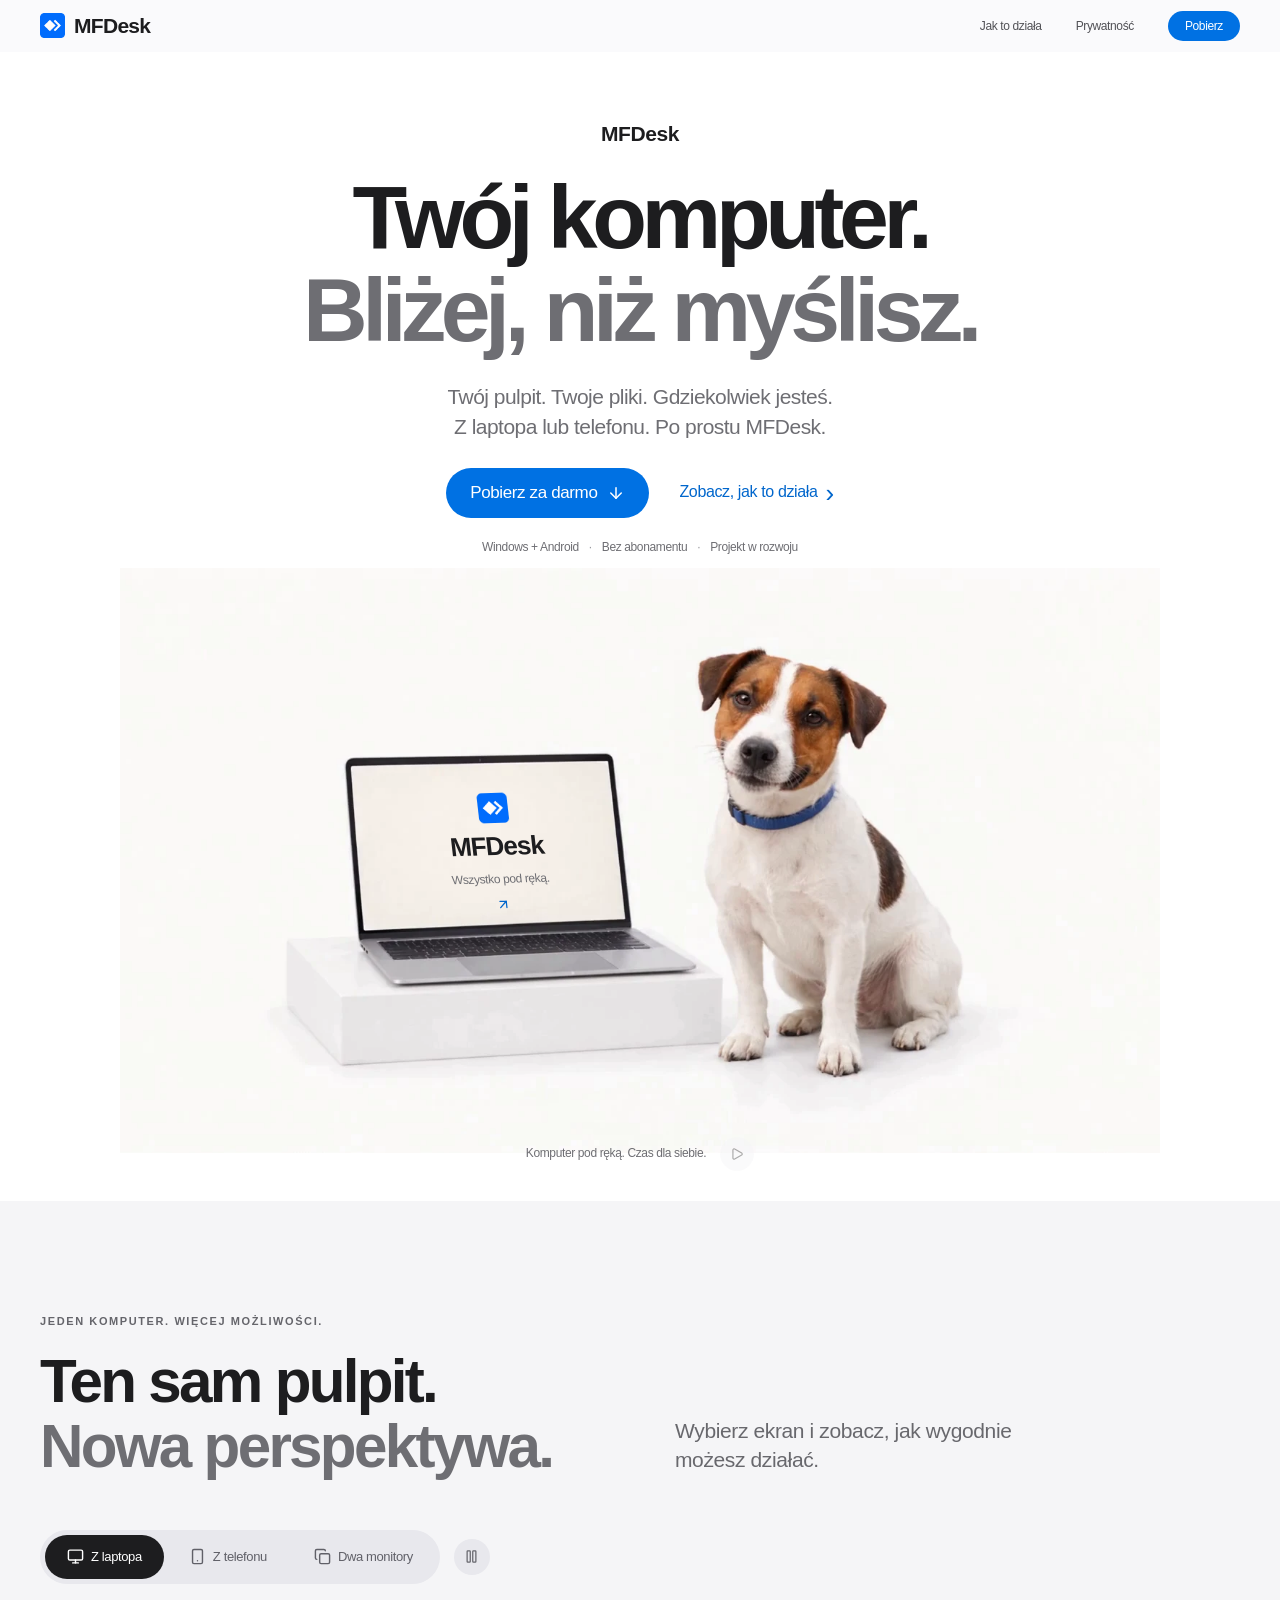
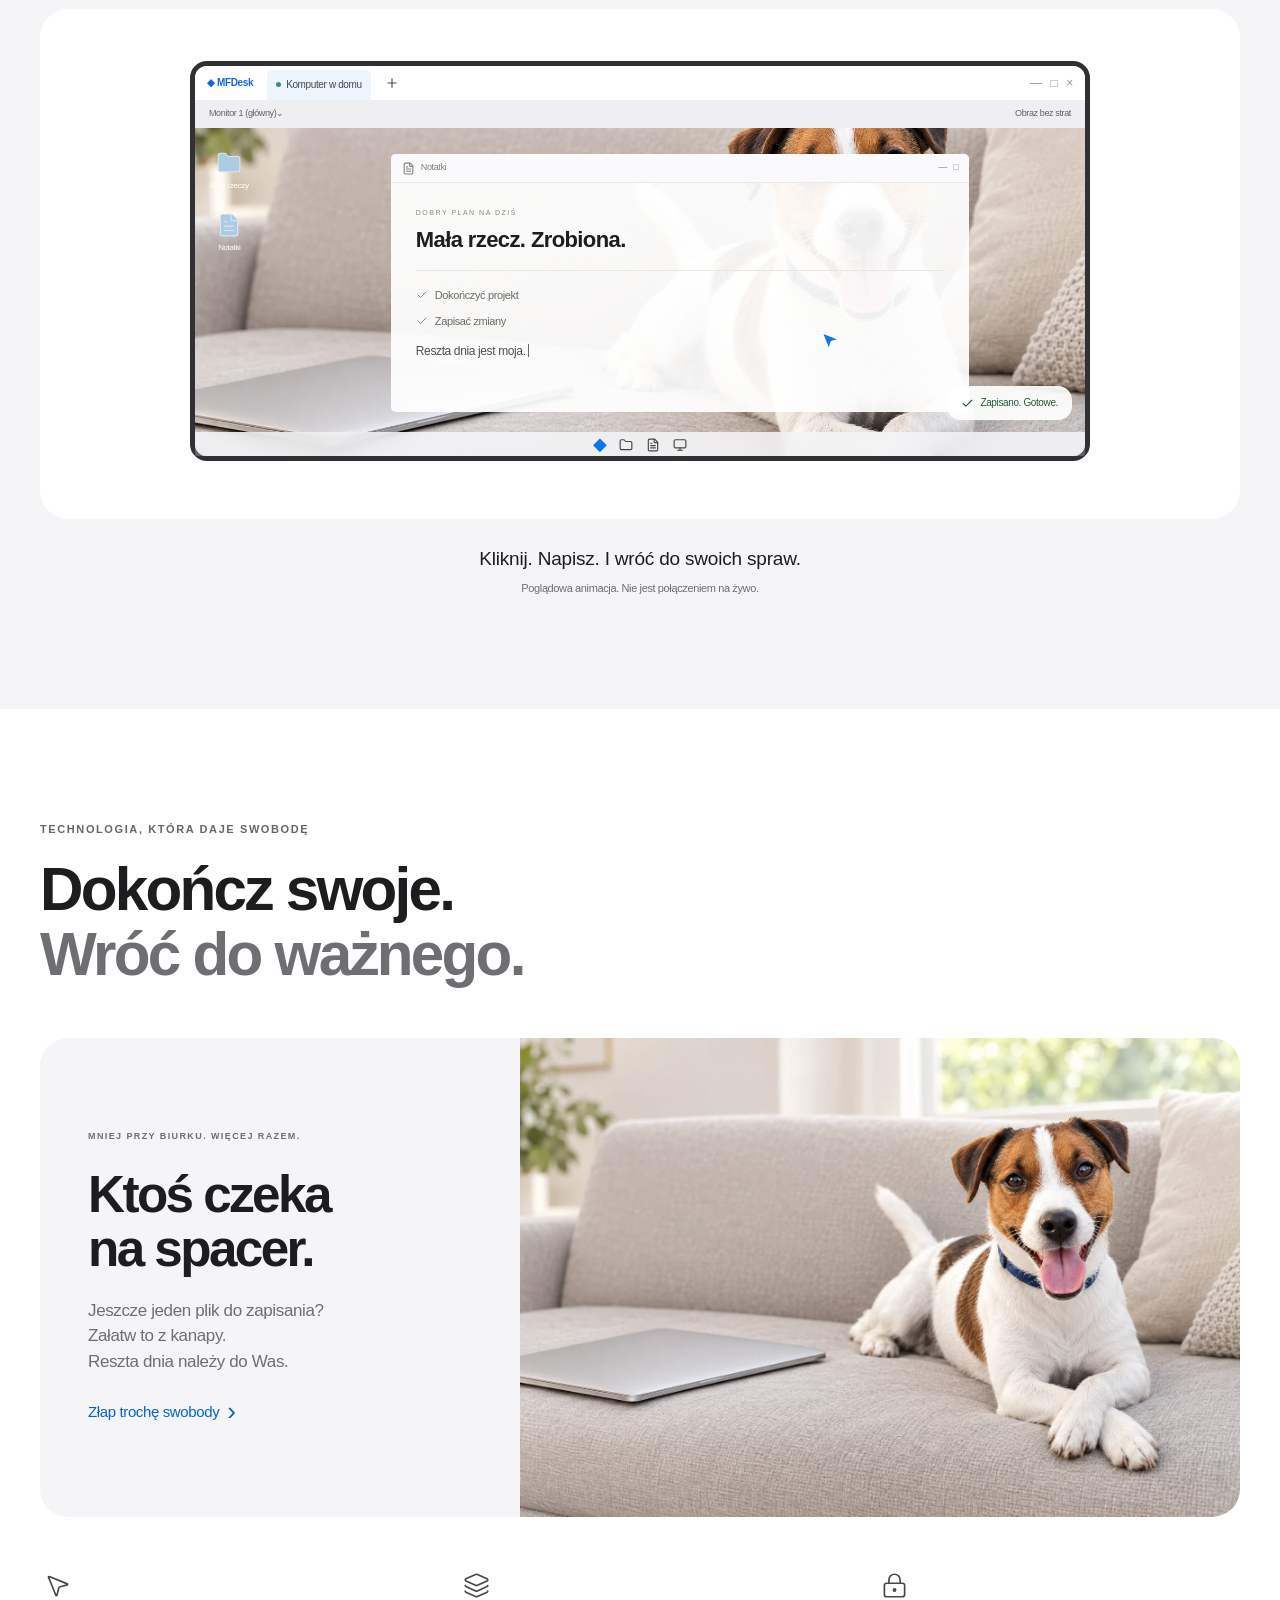
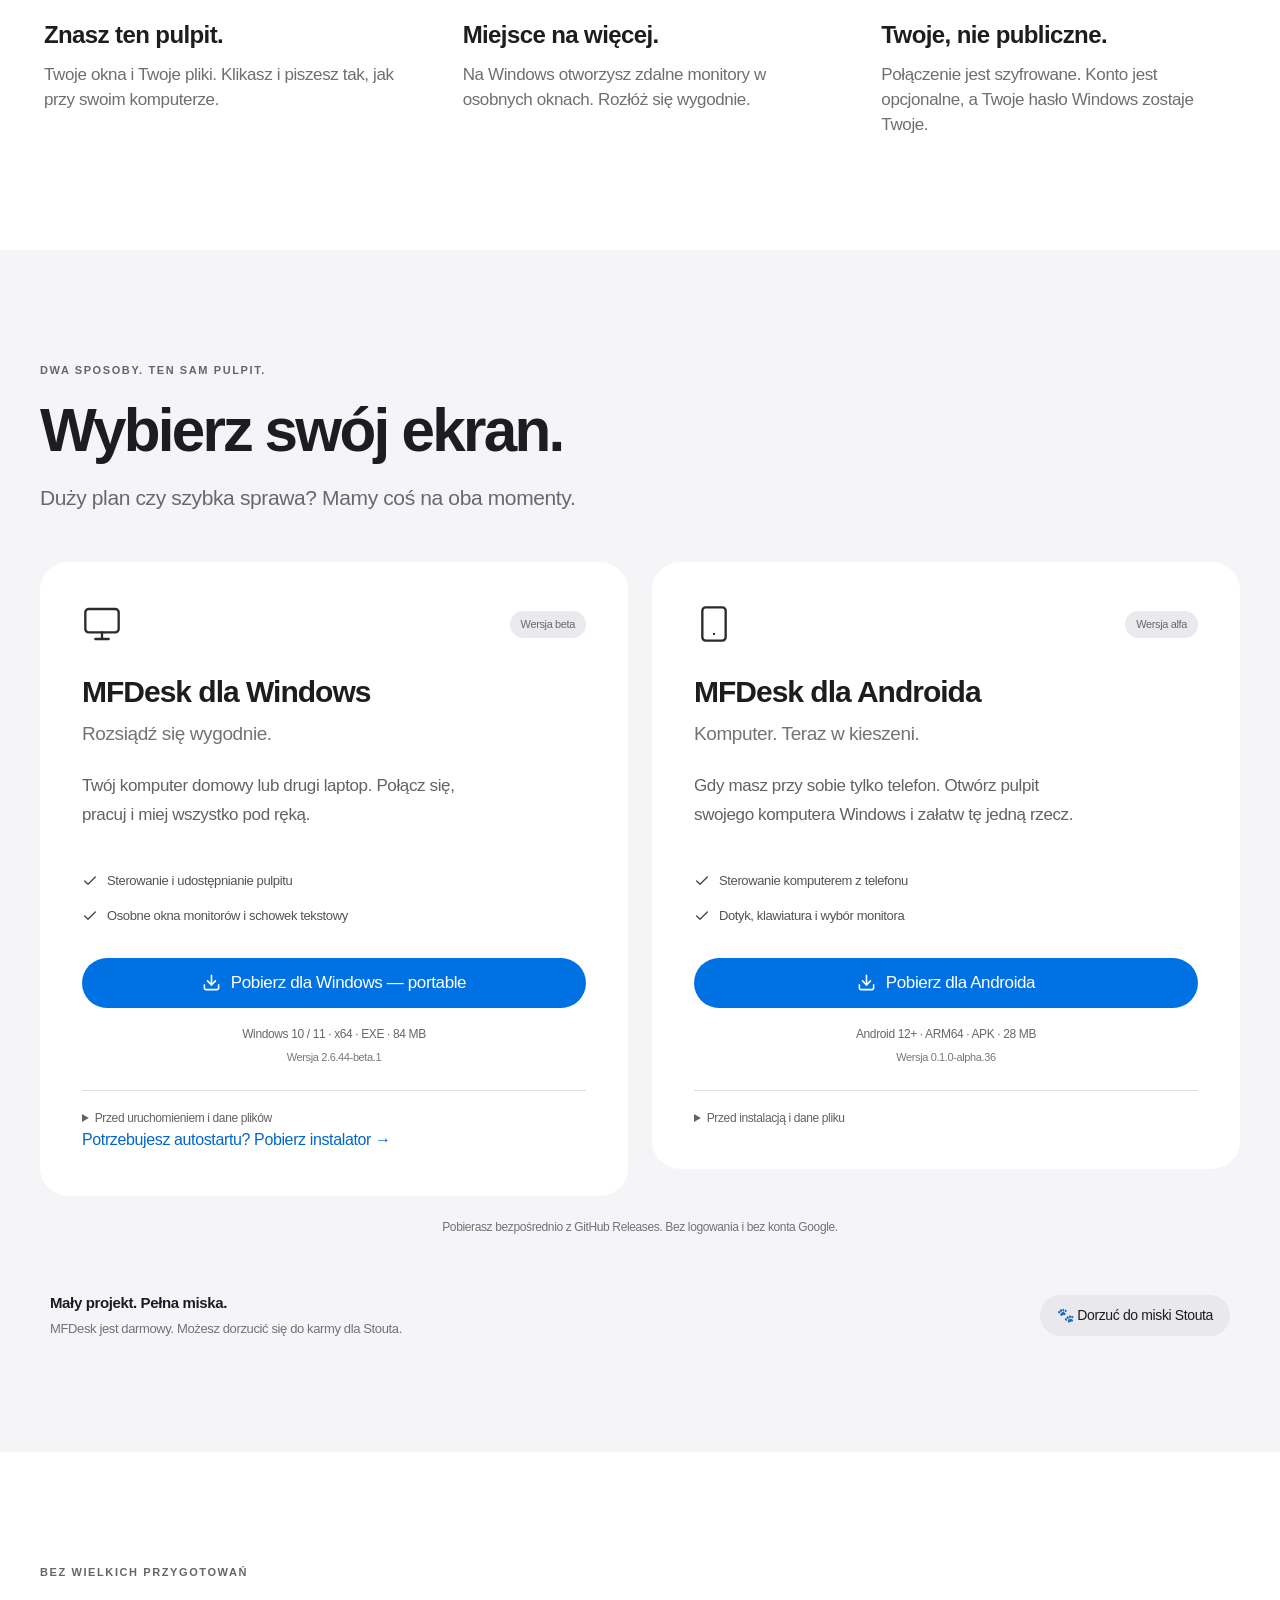
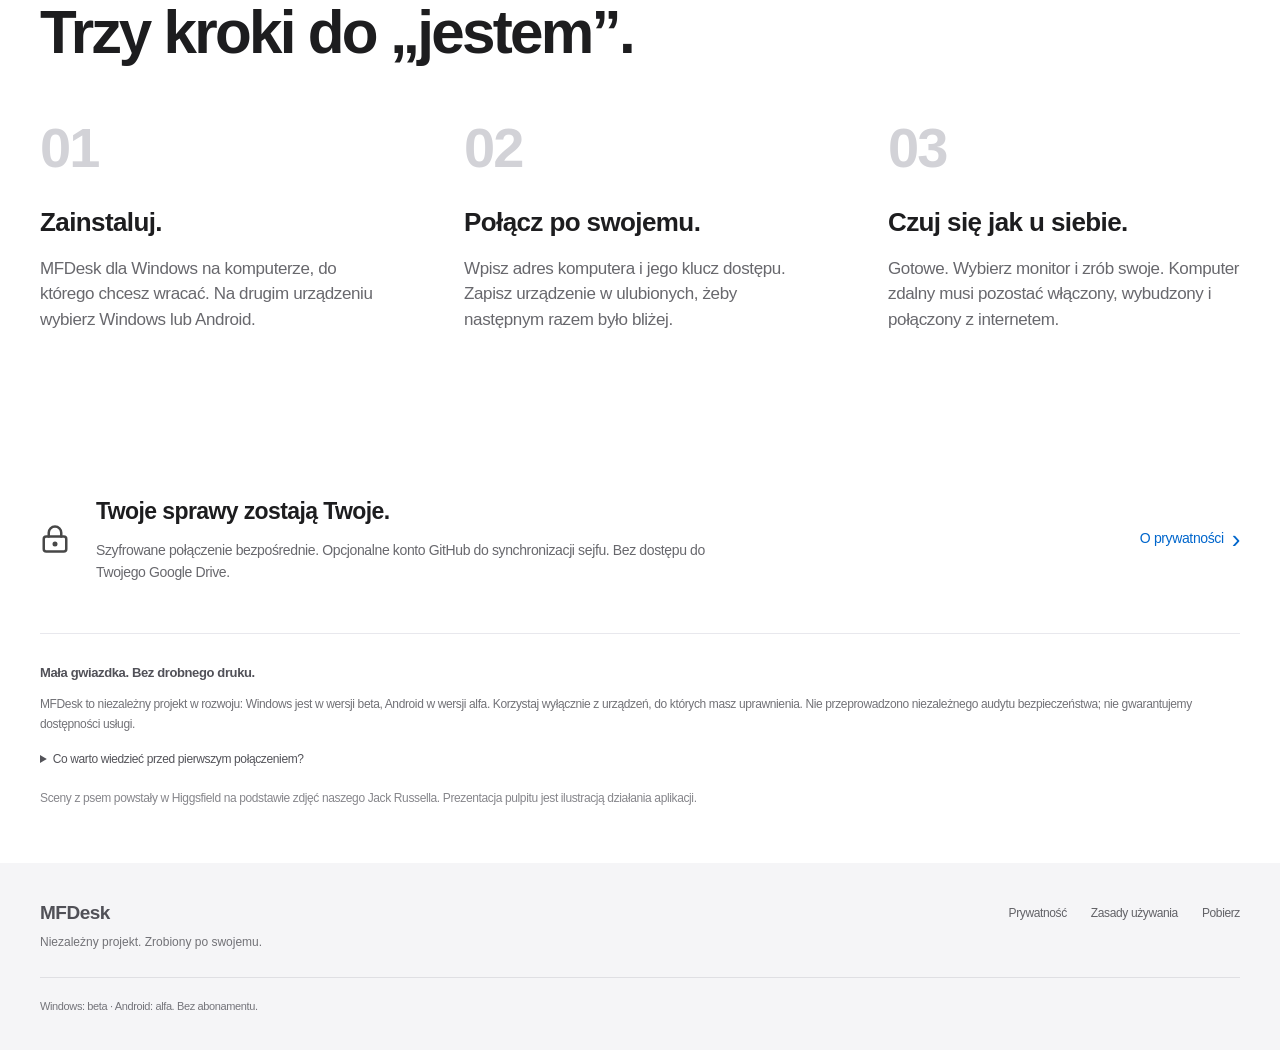
==== commit afd35ff5: "Update MFDesk download metadata" ====
--- a/index.html
+++ b/index.html
@@ -1,2 +1,2 @@
 <!DOCTYPE html><html lang="pl"><head><meta charSet="utf-8"/><meta name="viewport" content="width=device-width, initial-scale=1"/><link rel="stylesheet" href="/_next/static/css/index.p6WvNbWk.css" data-rsc-css-href="/_next/static/css/index.p6WvNbWk.css" data-precedence="vite-rsc/importer-resources"/><link rel="modulepreload" fetchPriority="low" href="/_next/static/chunks/index-CNGZxfrT.js"/><script src="/_next/static/chunks/rolldown-runtime-C60lm6uB.js" type="module" async=""></script><script src="/_next/static/chunks/framework-D_rUT4EX.js" type="module" async=""></script><link rel="modulepreload" href="/_next/static/chunks/layout-segment-context-EGFDVGFW.js" crossorigin=""/><link rel="modulepreload" href="/_next/static/chunks/brand-logo-CJ5cJ9ZG.js" crossorigin=""/><link rel="modulepreload" href="/_next/static/chunks/dialog-C5rsB-VZ.js" crossorigin=""/><link rel="modulepreload" href="/_next/static/chunks/createLucideIcon-D7hhdOL8.js" crossorigin=""/><link rel="modulepreload" href="/_next/static/chunks/Icon-DfgLFBrD.js" crossorigin=""/><link rel="modulepreload" href="/_next/static/chunks/dog-hero--QumgRUo.js" crossorigin=""/><link rel="modulepreload" href="/_next/static/chunks/play-Lr0Ti33E.js" crossorigin=""/><link rel="modulepreload" href="/_next/static/chunks/remote-demo-O3eKciAt.js" crossorigin=""/><link rel="modulepreload" href="/_next/static/chunks/support-link-DW5IGiYo.js" crossorigin=""/><title>MFDesk — prywatny pulpit zdalny</title><meta name="description" content="Twój komputer. Bliżej, niż myślisz. MFDesk dla Windows i Androida — zdalny pulpit, wiele monitorów i swoboda bez abonamentu."/><meta property="og:title" content="MFDesk — prywatny pulpit zdalny"/><meta property="og:description" content="Twój komputer. Bliżej, niż myślisz."/><meta property="og:url" content="https://mfdesk.github.io"/><meta property="og:type" content="website"/><meta property="og:locale" content="pl_PL"/><meta property="og:image" content="https://mfdesk.github.io/og.png"/><meta property="og:image:width" content="1200"/><meta property="og:image:height" content="630"/><meta property="og:image:alt" content="MFDesk — Jack Russell obok laptopa. Twój komputer. Bliżej, niż myślisz."/><meta name="twitter:card" content="summary_large_image"/><meta name="twitter:title" content="MFDesk — prywatny pulpit zdalny"/><meta name="twitter:description" content="Twoje komputery. Pod ręką."/><meta name="twitter:image" content="https://mfdesk.github.io/og.png"/><link rel="icon" href="/mfdesk.png"/><script>Object.assign(((self[Symbol.for("vinext.navigationRuntime")]??={bootstrap:{routeManifest:null},functions:{}}).bootstrap.rsc??={rsc:[]}),{params:{},nav:{"pathname":"/","searchParams":[]}})</script><link rel="modulepreload" href="/_next/static/chunks/index-CNGZxfrT.js" />
-</head><body><a class="skip" href="#content">Przejdź do treści</a><header class="site-header"><div class="header-inner wrap"><a class="brand" href="/"><img src="/mfdesk.png" width="43" height="43" alt=""/>MFDesk</a><nav aria-label="Menu główne"><a href="/#pokaz">Jak to działa</a><a href="/privacy/">Prywatność</a><a class="nav-download" href="/#pobierz">Pobierz</a></nav></div></header><main id="content"><section class="hero wrap"><p class="eyebrow">MFDesk</p><h1>Twój komputer.<br/><span>Bliżej, niż myślisz.</span></h1><p class="lead">Twój pulpit. Twoje pliki. Gdziekolwiek jesteś.<br class="desktop-break"/> Z laptopa lub telefonu. Po prostu MFDesk.</p><div class="hero-actions"><a class="primary-link" href="#pobierz">Pobierz za darmo <svg xmlns="http://www.w3.org/2000/svg" width="18" height="18" viewBox="0 0 24 24" fill="none" stroke="currentColor" stroke-width="2" stroke-linecap="round" stroke-linejoin="round" class="lucide lucide-arrow-down" aria-hidden="true"><path d="M12 5v14"></path><path d="m19 12-7 7-7-7"></path></svg></a><a class="text-link" href="#pokaz">Zobacz, jak to działa <span aria-hidden="true">›</span></a></div><p class="hero-meta">Windows + Android <span>·</span> Bez abonamentu <span>·</span> Projekt w rozwoju</p><div class="dog-hero" data-playing="false" data-ready="false"><div class="dog-hero-media"><img src="/mfdesk-dog-loop-poster.webp" alt="Jack Russell terrier w niebieskiej obroży siedzi obok srebrnego laptopa" width="1440" height="810" fetchPriority="high"/><video poster="/mfdesk-dog-loop-poster.webp" muted="" loop="" playsInline="" preload="none" aria-hidden="true"></video><a class="hero-screen" href="#pokaz" aria-label="Poznaj działanie MFDesk"><img src="/mfdesk.png" alt="" width="28" height="28"/><strong>MFDesk</strong><span>Wszystko pod ręką.</span><svg xmlns="http://www.w3.org/2000/svg" width="24" height="24" viewBox="0 0 24 24" fill="none" stroke="currentColor" stroke-width="2" stroke-linecap="round" stroke-linejoin="round" class="lucide lucide-arrow-up-right" aria-hidden="true"><path d="M7 7h10v10"></path><path d="M7 17 17 7"></path></svg></a></div><div class="dog-hero-footer"><span>Komputer pod ręką. Czas dla siebie.</span><button type="button" class="dog-motion-button" disabled="" aria-label="Zatrzymaj animację psa" title="Ograniczenie ruchu jest włączone"><svg xmlns="http://www.w3.org/2000/svg" width="14" height="14" viewBox="0 0 24 24" fill="none" stroke="currentColor" stroke-width="2" stroke-linecap="round" stroke-linejoin="round" class="lucide lucide-play" aria-hidden="true"><path d="M5 5a2 2 0 0 1 3.008-1.728l11.997 6.998a2 2 0 0 1 .003 3.458l-12 7A2 2 0 0 1 5 19z"></path></svg></button></div></div></section><section class="showcase-section section-space" aria-labelledby="showcase-title"><div class="wrap"><div class="section-heading"><p class="eyebrow">JEDEN KOMPUTER. WIĘCEJ MOŻLIWOŚCI.</p><h2 id="showcase-title">Ten sam pulpit.<br/><span>Nowa perspektywa.</span></h2><p>Wybierz ekran i zobacz, jak wygodnie możesz działać.</p></div><div class="demo" id="pokaz" data-playing="false" data-scene="0"><div class="demo-controls"><div class="demo-tabs" role="tablist" aria-label="Sposoby korzystania z MFDesk"><button type="button" role="tab" id="demo-tab-0" aria-controls="demo-panel" aria-selected="true" tabindex="0"><svg xmlns="http://www.w3.org/2000/svg" width="17" height="17" viewBox="0 0 24 24" fill="none" stroke="currentColor" stroke-width="2" stroke-linecap="round" stroke-linejoin="round" class="lucide lucide-monitor" aria-hidden="true"><rect width="20" height="14" x="2" y="3" rx="2"></rect><line x1="8" x2="16" y1="21" y2="21"></line><line x1="12" x2="12" y1="17" y2="21"></line></svg>Z laptopa</button><button type="button" role="tab" id="demo-tab-1" aria-controls="demo-panel" aria-selected="false" tabindex="-1"><svg xmlns="http://www.w3.org/2000/svg" width="17" height="17" viewBox="0 0 24 24" fill="none" stroke="currentColor" stroke-width="2" stroke-linecap="round" stroke-linejoin="round" class="lucide lucide-smartphone" aria-hidden="true"><rect width="14" height="20" x="5" y="2" rx="2" ry="2"></rect><path d="M12 18h.01"></path></svg>Z telefonu</button><button type="button" role="tab" id="demo-tab-2" aria-controls="demo-panel" aria-selected="false" tabindex="-1"><svg xmlns="http://www.w3.org/2000/svg" width="17" height="17" viewBox="0 0 24 24" fill="none" stroke="currentColor" stroke-width="2" stroke-linecap="round" stroke-linejoin="round" class="lucide lucide-copy" aria-hidden="true"><rect width="14" height="14" x="8" y="8" rx="2" ry="2"></rect><path d="M4 16c-1.1 0-2-.9-2-2V4c0-1.1.9-2 2-2h10c1.1 0 2 .9 2 2"></path></svg>Dwa monitory</button></div><button type="button" class="motion-button" aria-label="Wstrzymaj animację" disabled="" title="Animacja wyłączona zgodnie z ustawieniem ograniczenia ruchu"><svg xmlns="http://www.w3.org/2000/svg" width="15" height="15" viewBox="0 0 24 24" fill="none" stroke="currentColor" stroke-width="2" stroke-linecap="round" stroke-linejoin="round" class="lucide lucide-play" aria-hidden="true"><path d="M5 5a2 2 0 0 1 3.008-1.728l11.997 6.998a2 2 0 0 1 .003 3.458l-12 7A2 2 0 0 1 5 19z"></path></svg></button></div><div class="demo-stage" id="demo-panel" role="tabpanel" aria-labelledby="demo-tab-0" tabindex="0"><div class="demo-composition"><div class="remote-window"><div class="remote-title"><b>◆ MFDesk</b><span class="remote-tab"><i></i> Komputer w domu</span><svg xmlns="http://www.w3.org/2000/svg" width="14" height="14" viewBox="0 0 24 24" fill="none" stroke="currentColor" stroke-width="2" stroke-linecap="round" stroke-linejoin="round" class="lucide lucide-plus" aria-hidden="true"><path d="M5 12h14"></path><path d="M12 5v14"></path></svg><span class="window-controls">—   □   ×</span></div><div class="remote-tools"><span>Monitor 1 (główny)⌄</span><span>Obraz bez strat</span></div><div class="sample-desktop" aria-hidden="true"><div class="sample-sidebar"><svg xmlns="http://www.w3.org/2000/svg" width="24" height="24" viewBox="0 0 24 24" fill="none" stroke="currentColor" stroke-width="2" stroke-linecap="round" stroke-linejoin="round" class="lucide lucide-folder" aria-hidden="true"><path d="M20 20a2 2 0 0 0 2-2V8a2 2 0 0 0-2-2h-7.9a2 2 0 0 1-1.69-.9L9.6 3.9A2 2 0 0 0 7.93 3H4a2 2 0 0 0-2 2v13a2 2 0 0 0 2 2Z"></path></svg><span>Moje rzeczy</span><svg xmlns="http://www.w3.org/2000/svg" width="24" height="24" viewBox="0 0 24 24" fill="none" stroke="currentColor" stroke-width="2" stroke-linecap="round" stroke-linejoin="round" class="lucide lucide-file-text" aria-hidden="true"><path d="M6 22a2 2 0 0 1-2-2V4a2 2 0 0 1 2-2h8a2.4 2.4 0 0 1 1.704.706l3.588 3.588A2.4 2.4 0 0 1 20 8v12a2 2 0 0 1-2 2z"></path><path d="M14 2v5a1 1 0 0 0 1 1h5"></path><path d="M10 9H8"></path><path d="M16 13H8"></path><path d="M16 17H8"></path></svg><span>Notatki</span></div><div class="sample-window"><div class="sample-window-bar"><svg xmlns="http://www.w3.org/2000/svg" width="13" height="13" viewBox="0 0 24 24" fill="none" stroke="currentColor" stroke-width="2" stroke-linecap="round" stroke-linejoin="round" class="lucide lucide-file-text" aria-hidden="true"><path d="M6 22a2 2 0 0 1-2-2V4a2 2 0 0 1 2-2h8a2.4 2.4 0 0 1 1.704.706l3.588 3.588A2.4 2.4 0 0 1 20 8v12a2 2 0 0 1-2 2z"></path><path d="M14 2v5a1 1 0 0 0 1 1h5"></path><path d="M10 9H8"></path><path d="M16 13H8"></path><path d="M16 17H8"></path></svg>Notatki<span>—   □</span></div><div class="sample-document"><span class="document-kicker">DOBRY PLAN NA DZIŚ</span><strong>Mała rzecz. Zrobiona.</strong><div class="doc-rule"></div><p class="doc-check"><svg xmlns="http://www.w3.org/2000/svg" width="24" height="24" viewBox="0 0 24 24" fill="none" stroke="currentColor" stroke-width="2" stroke-linecap="round" stroke-linejoin="round" class="lucide lucide-check" aria-hidden="true"><path d="M20 6 9 17l-5-5"></path></svg>Dokończyć projekt</p><p class="doc-check"><svg xmlns="http://www.w3.org/2000/svg" width="24" height="24" viewBox="0 0 24 24" fill="none" stroke="currentColor" stroke-width="2" stroke-linecap="round" stroke-linejoin="round" class="lucide lucide-check" aria-hidden="true"><path d="M20 6 9 17l-5-5"></path></svg>Zapisać zmiany</p><div class="typed-line"><span>Reszta dnia jest moja.</span><i></i></div></div></div><svg xmlns="http://www.w3.org/2000/svg" width="24" height="24" viewBox="0 0 24 24" fill="#0876ec" stroke="white" stroke-width="2" stroke-linecap="round" stroke-linejoin="round" class="lucide lucide-mouse-pointer2 lucide-mouse-pointer-2 demo-cursor" aria-hidden="true"><path d="M4.037 4.688a.495.495 0 0 1 .651-.651l16 6.5a.5.5 0 0 1-.063.947l-6.124 1.58a2 2 0 0 0-1.438 1.435l-1.579 6.126a.5.5 0 0 1-.947.063z"></path></svg><div class="demo-dock"><span>◆</span><svg xmlns="http://www.w3.org/2000/svg" width="24" height="24" viewBox="0 0 24 24" fill="none" stroke="currentColor" stroke-width="2" stroke-linecap="round" stroke-linejoin="round" class="lucide lucide-folder" aria-hidden="true"><path d="M20 20a2 2 0 0 0 2-2V8a2 2 0 0 0-2-2h-7.9a2 2 0 0 1-1.69-.9L9.6 3.9A2 2 0 0 0 7.93 3H4a2 2 0 0 0-2 2v13a2 2 0 0 0 2 2Z"></path></svg><svg xmlns="http://www.w3.org/2000/svg" width="24" height="24" viewBox="0 0 24 24" fill="none" stroke="currentColor" stroke-width="2" stroke-linecap="round" stroke-linejoin="round" class="lucide lucide-file-text" aria-hidden="true"><path d="M6 22a2 2 0 0 1-2-2V4a2 2 0 0 1 2-2h8a2.4 2.4 0 0 1 1.704.706l3.588 3.588A2.4 2.4 0 0 1 20 8v12a2 2 0 0 1-2 2z"></path><path d="M14 2v5a1 1 0 0 0 1 1h5"></path><path d="M10 9H8"></path><path d="M16 13H8"></path><path d="M16 17H8"></path></svg><svg xmlns="http://www.w3.org/2000/svg" width="24" height="24" viewBox="0 0 24 24" fill="none" stroke="currentColor" stroke-width="2" stroke-linecap="round" stroke-linejoin="round" class="lucide lucide-monitor" aria-hidden="true"><rect width="20" height="14" x="2" y="3" rx="2"></rect><line x1="8" x2="16" y1="21" y2="21"></line><line x1="12" x2="12" y1="17" y2="21"></line></svg></div><div class="saved-toast"><svg xmlns="http://www.w3.org/2000/svg" width="24" height="24" viewBox="0 0 24 24" fill="none" stroke="currentColor" stroke-width="2" stroke-linecap="round" stroke-linejoin="round" class="lucide lucide-check" aria-hidden="true"><path d="M20 6 9 17l-5-5"></path></svg> Zapisano. Gotowe.</div></div></div></div></div><div class="demo-caption"><p>Kliknij. Napisz. I wróć do swoich spraw.</p><span>Poglądowa animacja. Nie jest połączeniem na żywo.</span></div></div></div></section><section class="everyday section-space" aria-labelledby="everyday-title"><div class="wrap"><div class="section-heading"><p class="eyebrow">TECHNOLOGIA, KTÓRA DAJE SWOBODĘ</p><h2 id="everyday-title">Dokończ swoje.<br/><span>Wróć do ważnego.</span></h2></div><div class="lifestyle-card"><div class="lifestyle-copy"><p class="small-label">MNIEJ PRZY BIURKU. WIĘCEJ RAZEM.</p><h3>Ktoś czeka<br/>na spacer.</h3><p>Jeszcze jeden plik do zapisania?<br/>Załatw to z kanapy.<br/>Reszta dnia należy do Was.</p><a class="text-link" href="#pobierz">Złap trochę swobody <span aria-hidden="true">›</span></a></div><img src="/mfdesk-dog-home.webp" alt="Jack Russell terrier odpoczywa na jasnej kanapie obok zamkniętego laptopa" width="1600" height="1063" loading="lazy"/></div><div class="benefit-grid"><article><svg xmlns="http://www.w3.org/2000/svg" width="24" height="24" viewBox="0 0 24 24" fill="none" stroke="currentColor" stroke-width="2" stroke-linecap="round" stroke-linejoin="round" class="lucide lucide-mouse-pointer2 lucide-mouse-pointer-2" aria-hidden="true"><path d="M4.037 4.688a.495.495 0 0 1 .651-.651l16 6.5a.5.5 0 0 1-.063.947l-6.124 1.58a2 2 0 0 0-1.438 1.435l-1.579 6.126a.5.5 0 0 1-.947.063z"></path></svg><h3>Znasz ten pulpit.</h3><p>Twoje okna i Twoje pliki. Klikasz i piszesz tak, jak przy swoim komputerze.</p></article><article><svg xmlns="http://www.w3.org/2000/svg" width="24" height="24" viewBox="0 0 24 24" fill="none" stroke="currentColor" stroke-width="2" stroke-linecap="round" stroke-linejoin="round" class="lucide lucide-layers" aria-hidden="true"><path d="M12.83 2.18a2 2 0 0 0-1.66 0L2.6 6.08a1 1 0 0 0 0 1.83l8.58 3.91a2 2 0 0 0 1.66 0l8.58-3.9a1 1 0 0 0 0-1.83z"></path><path d="M2 12a1 1 0 0 0 .58.91l8.6 3.91a2 2 0 0 0 1.65 0l8.58-3.9A1 1 0 0 0 22 12"></path><path d="M2 17a1 1 0 0 0 .58.91l8.6 3.91a2 2 0 0 0 1.65 0l8.58-3.9A1 1 0 0 0 22 17"></path></svg><h3>Miejsce na więcej.</h3><p>Na Windows otworzysz zdalne monitory w osobnych oknach. Rozłóż się wygodnie.</p></article><article><svg xmlns="http://www.w3.org/2000/svg" width="24" height="24" viewBox="0 0 24 24" fill="none" stroke="currentColor" stroke-width="2" stroke-linecap="round" stroke-linejoin="round" class="lucide lucide-lock-keyhole" aria-hidden="true"><circle cx="12" cy="16" r="1"></circle><rect x="3" y="10" width="18" height="12" rx="2"></rect><path d="M7 10V7a5 5 0 0 1 10 0v3"></path></svg><h3>Twoje, nie publiczne.</h3><p>Połączenie jest szyfrowane. Konto jest opcjonalne, a Twoje hasło Windows zostaje Twoje.</p></article></div></div></section><section id="pobierz" class="download-section section-space" aria-labelledby="download-title"><div class="wrap"><div class="section-heading"><p class="eyebrow">DWA SPOSOBY. TEN SAM PULPIT.</p><h2 id="download-title">Wybierz swój ekran.</h2><p>Duży plan czy szybka sprawa? Mamy coś na oba momenty.</p></div><div class="download-grid"><article id="windows" class="download-card" aria-labelledby="windows-title"><div class="platform-top"><svg xmlns="http://www.w3.org/2000/svg" width="24" height="24" viewBox="0 0 24 24" fill="none" stroke="currentColor" stroke-width="2" stroke-linecap="round" stroke-linejoin="round" class="lucide lucide-monitor platform-icon" aria-hidden="true"><rect width="20" height="14" x="2" y="3" rx="2"></rect><line x1="8" x2="16" y1="21" y2="21"></line><line x1="12" x2="12" y1="17" y2="21"></line></svg><span class="release-badge">Wersja beta</span></div><h3 id="windows-title">MFDesk dla Windows</h3><p class="platform-tagline">Rozsiądź się wygodnie.</p><p class="platform-description">Twój komputer domowy lub drugi laptop. Połącz się, pracuj i miej wszystko pod ręką.</p><ul class="platform-features"><li><svg xmlns="http://www.w3.org/2000/svg" width="24" height="24" viewBox="0 0 24 24" fill="none" stroke="currentColor" stroke-width="2" stroke-linecap="round" stroke-linejoin="round" class="lucide lucide-check" aria-hidden="true"><path d="M20 6 9 17l-5-5"></path></svg>Sterowanie i udostępnianie pulpitu</li><li><svg xmlns="http://www.w3.org/2000/svg" width="24" height="24" viewBox="0 0 24 24" fill="none" stroke="currentColor" stroke-width="2" stroke-linecap="round" stroke-linejoin="round" class="lucide lucide-check" aria-hidden="true"><path d="M20 6 9 17l-5-5"></path></svg>Osobne okna monitorów i schowek tekstowy</li></ul><a class="primary-link download-button" href="https://github.com/mfdesk/mfdesk.github.io/releases/download/v2.6.43-beta.1/MFDesk-Portable-2.6.43-beta.1.exe" aria-describedby="windows-meta"><svg xmlns="http://www.w3.org/2000/svg" width="19" height="19" viewBox="0 0 24 24" fill="none" stroke="currentColor" stroke-width="2" stroke-linecap="round" stroke-linejoin="round" class="lucide lucide-download" aria-hidden="true"><path d="M12 15V3"></path><path d="M21 15v4a2 2 0 0 1-2 2H5a2 2 0 0 1-2-2v-4"></path><path d="m7 10 5 5 5-5"></path></svg>Pobierz dla Windows — portable</a><p class="platform-meta" id="windows-meta">Windows 10 / 11 · x64 · EXE · <!-- -->84<!-- --> MB</p><p class="release-version">Wersja <!-- -->2.6.43-beta.1</p><details class="download-integrity"><summary>Przed uruchomieniem i dane plików</summary><p>Portable działa bez instalacji i nie dodaje usługi ani autostartu. Dane zapisuje na tym koncie Windows w folderze MFDesk-Portable. Udostępnianie wymaga uruchomionej aplikacji i zalogowanej sesji Windows. Dostęp po restarcie lub wylogowaniu wymaga instalacji. Portable i wersja instalowana mają osobne profile.</p><p>Pliki nie mają jeszcze podpisu wydawcy — Windows może je zablokować. Portable nie omija Smart App Control. Nie wyłączaj ochrony systemu, aby uruchomić aplikację.</p><p>MFDesk-Portable-2.6.43-beta.1.exe</p><p>SHA-256: B6C55E6760C112FD7BC6D20BAE831A40D917ED4094F11FC69843057FF3D6D303</p><p>Instalator (osobna opcja):</p><p>MFDesk-Setup-2.6.43-beta.1.exe</p><p>SHA-256: 01C8FA6ACAA765785E6FC7DB91E9E563D056674743DF13A075C31F76094FC4A3</p></details><p id="windows-installer"><a class="text-link" href="https://github.com/mfdesk/mfdesk.github.io/releases/download/v2.6.43-beta.1/MFDesk-Setup-2.6.43-beta.1.exe">Potrzebujesz autostartu? Pobierz instalator →</a></p></article><article id="android" class="download-card" aria-labelledby="android-title"><div class="platform-top"><svg xmlns="http://www.w3.org/2000/svg" width="24" height="24" viewBox="0 0 24 24" fill="none" stroke="currentColor" stroke-width="2" stroke-linecap="round" stroke-linejoin="round" class="lucide lucide-smartphone platform-icon" aria-hidden="true"><rect width="14" height="20" x="5" y="2" rx="2" ry="2"></rect><path d="M12 18h.01"></path></svg><span class="release-badge">Wersja alfa</span></div><h3 id="android-title">MFDesk dla Androida</h3><p class="platform-tagline">Komputer. Teraz w kieszeni.</p><p class="platform-description">Gdy masz przy sobie tylko telefon. Otwórz pulpit swojego komputera Windows i załatw tę jedną rzecz.</p><ul class="platform-features"><li><svg xmlns="http://www.w3.org/2000/svg" width="24" height="24" viewBox="0 0 24 24" fill="none" stroke="currentColor" stroke-width="2" stroke-linecap="round" stroke-linejoin="round" class="lucide lucide-check" aria-hidden="true"><path d="M20 6 9 17l-5-5"></path></svg>Sterowanie komputerem z telefonu</li><li><svg xmlns="http://www.w3.org/2000/svg" width="24" height="24" viewBox="0 0 24 24" fill="none" stroke="currentColor" stroke-width="2" stroke-linecap="round" stroke-linejoin="round" class="lucide lucide-check" aria-hidden="true"><path d="M20 6 9 17l-5-5"></path></svg>Dotyk, klawiatura i wybór monitora</li></ul><a class="primary-link download-button" href="https://github.com/mfdesk/mfdesk.github.io/releases/download/android-v0.1.0-alpha.36/MFDesk-Android-0.1.0-alpha.36-arm64.apk" aria-describedby="android-meta"><svg xmlns="http://www.w3.org/2000/svg" width="19" height="19" viewBox="0 0 24 24" fill="none" stroke="currentColor" stroke-width="2" stroke-linecap="round" stroke-linejoin="round" class="lucide lucide-download" aria-hidden="true"><path d="M12 15V3"></path><path d="M21 15v4a2 2 0 0 1-2 2H5a2 2 0 0 1-2-2v-4"></path><path d="m7 10 5 5 5-5"></path></svg>Pobierz dla Androida</a><p class="platform-meta" id="android-meta">Android 12+ · ARM64 · APK · <!-- -->28<!-- --> MB</p><p class="release-version">Wersja <!-- -->0.1.0-alpha.36</p><details class="download-integrity"><summary>Przed instalacją i dane pliku</summary><p>APK instalujesz poza Google Play. Android poprosi o zgodę na instalację z wybranego źródła. To wczesna wersja do sterowania Windows — nie udostępnia ekranu telefonu.</p><p>MFDesk-Android-0.1.0-alpha.36-arm64.apk</p><p>SHA-256: <code>27DA7FA0252B86492F89A4A350E0D4B50AE1F7B328D44DE885A802757CD3D4B4</code></p><a href="https://github.com/mfdesk/mfdesk.github.io/releases/tag/android-v0.1.0-alpha.36" target="_blank" rel="noopener noreferrer">Informacje o wydaniu <svg xmlns="http://www.w3.org/2000/svg" width="14" height="14" viewBox="0 0 24 24" fill="none" stroke="currentColor" stroke-width="2" stroke-linecap="round" stroke-linejoin="round" class="lucide lucide-arrow-up-right" aria-hidden="true"><path d="M7 7h10v10"></path><path d="M7 17 17 7"></path></svg></a></details></article></div><p class="download-note">Pobierasz bezpośrednio z GitHub Releases. Bez logowania i bez konta Google.</p><div class="support-strip"><p>Mały projekt. Pełna miska.<span>MFDesk jest darmowy. Możesz dorzucić się do karmy dla Stouta.</span></p><div class="support-row"><button type="button" tabindex="0" data-base-ui-click-trigger="" id="base-ui-_R_3t4bi_" aria-haspopup="dialog" aria-expanded="false" data-slot="dialog-trigger" class="support-link">🐾 Dorzuć do miski Stouta</button></div></div></div></section><section class="start-section section-space" aria-labelledby="start-title"><div class="wrap"><div class="section-heading"><p class="eyebrow">BEZ WIELKICH PRZYGOTOWAŃ</p><h2 id="start-title">Trzy kroki do „jestem”.</h2></div><ol class="steps"><li><span class="step-number">01</span><h3>Zainstaluj.</h3><p>MFDesk dla Windows na komputerze, do którego chcesz wracać. Na drugim urządzeniu wybierz Windows lub Android.</p></li><li><span class="step-number">02</span><h3>Połącz po swojemu.</h3><p>Wpisz adres komputera i jego klucz dostępu. Zapisz urządzenie w ulubionych, żeby następnym razem było bliżej.</p></li><li><span class="step-number">03</span><h3>Czuj się jak u siebie.</h3><p>Gotowe. Wybierz monitor i zrób swoje. Komputer zdalny musi pozostać włączony, wybudzony i połączony z internetem.</p></li></ol></div></section><section class="privacy-band wrap" aria-labelledby="privacy-title"><svg xmlns="http://www.w3.org/2000/svg" width="30" height="30" viewBox="0 0 24 24" fill="none" stroke="currentColor" stroke-width="2" stroke-linecap="round" stroke-linejoin="round" class="lucide lucide-lock-keyhole" aria-hidden="true"><circle cx="12" cy="16" r="1"></circle><rect x="3" y="10" width="18" height="12" rx="2"></rect><path d="M7 10V7a5 5 0 0 1 10 0v3"></path></svg><div><h2 id="privacy-title">Twoje sprawy zostają Twoje.</h2><p>Szyfrowane połączenie bezpośrednie. Opcjonalne konto GitHub do synchronizacji sejfu. Bez dostępu do Twojego Google Drive.</p></div><a class="text-link" href="/privacy/">O prywatności <span aria-hidden="true">›</span></a></section><aside class="honest-notes wrap"><h2>Mała gwiazdka. Bez drobnego druku.</h2><p>MFDesk to niezależny projekt w rozwoju: Windows jest w wersji beta, Android w wersji alfa. Korzystaj wyłącznie z urządzeń, do których masz uprawnienia. Nie przeprowadzono niezależnego audytu bezpieczeństwa; nie gwarantujemy dostępności usługi.</p><details><summary>Co warto wiedzieć przed pierwszym połączeniem?</summary><ul><li>Zaktualizuj oba urządzenia: własna sygnalizacja wymaga Windows 2.6.16 lub nowszego i Androida alfa 11 lub nowszego. Pośrednik TURN wymaga zalogowanego, zatwierdzonego konta; niektóre sieci i limity usług nadal mogą uniemożliwić połączenie.</li><li>Ekran logowania Windows, UAC i powrót po restarcie to funkcje testowe. Uśpionego komputera MFDesk nie wybudza przez internet.</li><li>Konto GitHub wymaga zatwierdzenia rejestracji. Zaszyfrowany sejf przechowujemy w Cloudflare D1 (UE), bez Google Drive i Apps Script.</li><li>Android odczytuje istniejący sejf. Nie obsługuje przesyłania plików ani historii schowka Win+V.</li></ul></details><p class="image-credit">Sceny z psem powstały w Higgsfield na podstawie zdjęć naszego Jack Russella. Prezentacja pulpitu jest ilustracją działania aplikacji.</p></aside></main><footer><div class="footer-inner wrap"><div class="footer-brand">MFDesk<span>Niezależny projekt. Zrobiony po swojemu.</span></div><div class="footer-links"><a href="/privacy/">Prywatność</a><a href="/terms/">Zasady używania</a><a href="/#pobierz">Pobierz</a></div><p>Windows: beta · Android: alfa. Bez abonamentu.</p></div></footer><script type="module" src="/_next/static/chunks/index-CNGZxfrT.js" id="_R_" async=""></script><script>((self[Symbol.for("vinext.navigationRuntime")]??={bootstrap:{routeManifest:null},functions:{}}).bootstrap.rsc??={rsc:[]}).rsc.push("0:{\"page:/\":\"$L1\",\"layout:/\":\"$L2\",\"route:/\":\"$L3\",\"__route\":\"route:/\",\"__interceptionContext\":null,\"__layoutIds\":[\"layout:/\"],\"__rootLayout\":\"/\",\"__bfcacheSegmentIdentities\":{\"layout:/\":\"[\\\"layout\\\",\\\"layout:/\\\",\\\"root-boundary:/\\\",\\\"\\\"]\",\"page:/\":\"[\\\"page\\\",\\\"page:/\\\",\\\"root-boundary:/\\\",\\\"\\\"]\"},\"__srcPage\":[\"page\"],\"__layoutFlags\":{\"layout:/\":\"s\"},\"__artifactCompatibility\":{\"schemaVersion\":1,\"graphVersion\":\"app-route-graph:1177fd80f83fa7b0\",\"deploymentVersion\":\"4b482a97-71c3-4eae-9f3c-3f9a67c90bca\",\"appElementsSchemaVersion\":1,\"rscPayloadSchemaVersion\":1,\"rootBoundaryId\":\"/\",\"renderEpoch\":null}}\n")</script><script>((self[Symbol.for("vinext.navigationRuntime")]??={bootstrap:{routeManifest:null},functions:{}}).bootstrap.rsc??={rsc:[]}).rsc.push("4:I[\"f672c007af10\",[],\"BrandLogo\",1]\n")</script><script>((self[Symbol.for("vinext.navigationRuntime")]??={bootstrap:{routeManifest:null},functions:{}}).bootstrap.rsc??={rsc:[]}).rsc.push("5:I[\"cbf257e34144\",[],\"Children\",1]\n")</script><script>((self[Symbol.for("vinext.navigationRuntime")]??={bootstrap:{routeManifest:null},functions:{}}).bootstrap.rsc??={rsc:[]}).rsc.push("6:I[\"a3c9f3c4d13c\",[],\"GlobalErrorBoundary\",1]\n")</script><script>((self[Symbol.for("vinext.navigationRuntime")]??={bootstrap:{routeManifest:null},functions:{}}).bootstrap.rsc??={rsc:[]}).rsc.push("7:I[\"fb3231adb96d\",[],\"default\",1]\n")</script><script>((self[Symbol.for("vinext.navigationRuntime")]??={bootstrap:{routeManifest:null},functions:{}}).bootstrap.rsc??={rsc:[]}).rsc.push("8:I[\"a3c9f3c4d13c\",[],\"ErrorBoundary\",1]\n")</script><script>((self[Symbol.for("vinext.navigationRuntime")]??={bootstrap:{routeManifest:null},functions:{}}).bootstrap.rsc??={rsc:[]}).rsc.push("9:I[\"caf66367e8dd\",[],\"LayoutSegmentProvider\",1]\n")</script><script>((self[Symbol.for("vinext.navigationRuntime")]??={bootstrap:{routeManifest:null},functions:{}}).bootstrap.rsc??={rsc:[]}).rsc.push("a:I[\"cbf257e34144\",[],\"Slot\",1]\n")</script><script>((self[Symbol.for("vinext.navigationRuntime")]??={bootstrap:{routeManifest:null},functions:{}}).bootstrap.rsc??={rsc:[]}).rsc.push("b:I[\"a3c9f3c4d13c\",[],\"NotFoundBoundary\",1]\n")</script><script>((self[Symbol.for("vinext.navigationRuntime")]??={bootstrap:{routeManifest:null},functions:{}}).bootstrap.rsc??={rsc:[]}).rsc.push("c:I[\"3a29bbfba6d5\",[],\"AppRouterScrollTarget\",1]\n")</script><script>((self[Symbol.for("vinext.navigationRuntime")]??={bootstrap:{routeManifest:null},functions:{}}).bootstrap.rsc??={rsc:[]}).rsc.push("d:I[\"a3c9f3c4d13c\",[],\"RedirectBoundary\",1]\n")</script><script>((self[Symbol.for("vinext.navigationRuntime")]??={bootstrap:{routeManifest:null},functions:{}}).bootstrap.rsc??={rsc:[]}).rsc.push(":HL[\"/_next/static/css/index.p6WvNbWk.css\",\"style\"     ]\n")</script><script>((self[Symbol.for("vinext.navigationRuntime")]??={bootstrap:{routeManifest:null},functions:{}}).bootstrap.rsc??={rsc:[]}).rsc.push("2:[[[\"$\",\"link\",\"css:/_next/static/css/index.p6WvNbWk.css\",{\"rel\":\"stylesheet\",\"precedence\":\"vite-rsc/importer-resources\",\"href\":\"/_next/static/css/index.p6WvNbWk.css\",\"data-rsc-css-href\":\"/_next/static/css/index.p6WvNbWk.css\"}],\"$undefined\"],[\"$\",\"html\",null,{\"lang\":\"pl\",\"children\":[\"$\",\"body\",null,{\"children\":[[\"$\",\"a\",null,{\"className\":\"skip\",\"href\":\"#content\",\"children\":\"Przejdź do treści\"}],[\"$\",\"header\",null,{\"className\":\"site-header\",\"children\":[\"$\",\"div\",null,{\"className\":\"header-inner wrap\",\"children\":[[\"$\",\"$L4\",null,{}],[\"$\",\"nav\",null,{\"aria-label\":\"Menu główne\",\"children\":[[\"$\",\"a\",null,{\"href\":\"/#pokaz\",\"children\":\"Jak to działa\"}],[\"$\",\"a\",null,{\"href\":\"/privacy/\",\"children\":\"Prywatność\"}],[\"$\",\"a\",null,{\"className\":\"nav-download\",\"href\":\"/#pobierz\",\"children\":\"Pobierz\"}]]}]]}]}],[\"$\",\"$L5\",null,{}],[\"$\",\"footer\",null,{\"children\":[\"$\",\"div\",null,{\"className\":\"footer-inner wrap\",\"children\":[[\"$\",\"div\",null,{\"className\":\"footer-brand\",\"children\":[\"MFDesk\",[\"$\",\"span\",null,{\"children\":\"Niezależny projekt. Zrobiony po swojemu.\"}]]}],[\"$\",\"div\",null,{\"className\":\"footer-links\",\"children\":[[\"$\",\"a\",null,{\"href\":\"/privacy/\",\"children\":\"Prywatność\"}],[\"$\",\"a\",null,{\"href\":\"/terms/\",\"children\":\"Zasady używania\"}],[\"$\",\"a\",null,{\"href\":\"/#pobierz\",\"children\":\"Pobierz\"}]]}],[\"$\",\"p\",null,{\"children\":\"Windows: beta · Android: alfa. Bez abonamentu.\"}]]}]}]]}]}]]\n")</script><script>((self[Symbol.for("vinext.navigationRuntime")]??={bootstrap:{routeManifest:null},functions:{}}).bootstrap.rsc??={rsc:[]}).rsc.push("3:[[[\"$\",\"meta\",null,{\"charSet\":\"utf-8\"}],[[\"$\",\"title\",\"0\",{\"children\":\"MFDesk — prywatny pulpit zdalny\"}],[\"$\",\"meta\",\"1\",{\"name\":\"description\",\"content\":\"Twój komputer. Bliżej, niż myślisz. MFDesk dla Windows i Androida — zdalny pulpit, wiele monitorów i swoboda bez abonamentu.\"}],[\"$\",\"meta\",\"2\",{\"property\":\"og:title\",\"content\":\"MFDesk — prywatny pulpit zdalny\"}],[\"$\",\"meta\",\"3\",{\"property\":\"og:description\",\"content\":\"Twój komputer. Bliżej, niż myślisz.\"}],[\"$\",\"meta\",\"4\",{\"property\":\"og:url\",\"content\":\"https://mfdesk.github.io\"}],[\"$\",\"meta\",\"5\",{\"property\":\"og:type\",\"content\":\"website\"}],[\"$\",\"meta\",\"6\",{\"property\":\"og:locale\",\"content\":\"pl_PL\"}],[\"$\",\"meta\",\"7\",{\"property\":\"og:image\",\"content\":\"https://mfdesk.github.io/og.png\"}],[\"$\",\"meta\",\"8\",{\"property\":\"og:image:width\",\"content\":\"1200\"}],[\"$\",\"meta\",\"9\",{\"property\":\"og:image:height\",\"content\":\"630\"}],[\"$\",\"meta\",\"10\",{\"property\":\"og:image:alt\",\"content\":\"MFDesk — Jack Russell obok laptopa. Twój komputer. Bliżej, niż myślisz.\"}],[\"$\",\"meta\",\"11\",{\"name\":\"twitter:card\",\"content\":\"summary_large_image\"}],[\"$\",\"meta\",\"12\",{\"name\":\"twitter:title\",\"content\":\"MFDesk — prywatny pulpit zdalny\"}],[\"$\",\"meta\",\"13\",{\"name\":\"twitter:description\",\"content\":\"Twoje komputery. Pod ręką.\"}],[\"$\",\"meta\",\"14\",{\"name\":\"twitter:image\",\"content\":\"https://mfdesk.github.io/og.png\"}],[\"$\",\"link\",\"15\",{\"data-vinext-streamed-icon\":\"$undefined\",\"rel\":\"icon\",\"href\":\"/mfdesk.png\",\"type\":\"$undefined\",\"sizes\":\"$undefined\",\"color\":\"$undefined\",\"media\":\"$undefined\",\"fetchPriority\":\"$undefined\"}]],[[\"$\",\"meta\",\"0\",{\"name\":\"viewport\",\"content\":\"width=device-width, initial-scale=1\"}]]],[\"$\",\"$L6\",null,{\"fallback\":\"$7\",\"children\":[\"$\",\"$L8\",null,{\"fallback\":\"$7\",\"children\":[\"$\",\"$L9\",null,{\"providerId\":\"layout:/\",\"segmentMap\":{\"children\":[]},\"children\":[\"$\",\"$La\",null,{\"id\":\"layout:/\",\"parallelSlots\":\"$undefined\",\"children\":[\"$\",\"$Lb\",null,{\"resetKey\":\"\",\"fallback\":[[\"$\",\"title\",null,{\"children\":\"404: This page could not be found.\"}],[\"$\",\"div\",null,{\"style\":{\"fontFamily\":\"system-ui,\\\"Segoe UI\\\",Roboto,Helvetica,Arial,sans-serif,\\\"Apple Color Emoji\\\",\\\"Segoe UI Emoji\\\"\",\"height\":\"100vh\",\"textAlign\":\"center\",\"display\":\"flex\",\"flexDirection\":\"column\",\"alignItems\":\"center\",\"justifyContent\":\"center\"},\"children\":[\"$\",\"div\",null,{\"children\":[[\"$\",\"style\",null,{\"dangerouslySetInnerHTML\":{\"__html\":\"body{color:#000;background:#fff;margin:0}.next-error-h1{border-right:1px solid rgba(0,0,0,.3)}@media (prefers-color-scheme:dark){body{color:#fff;background:#000}.next-error-h1{border-right:1px solid rgba(255,255,255,.3)}}\"}}],[\"$\",\"h1\",null,{\"className\":\"next-error-h1\",\"style\":{\"display\":\"inline-block\",\"margin\":\"0 20px 0 0\",\"padding\":\"0 23px 0 0\",\"fontSize\":24,\"fontWeight\":500,\"verticalAlign\":\"top\",\"lineHeight\":\"49px\"},\"children\":404}],[\"$\",\"div\",null,{\"style\":{\"display\":\"inline-block\"},\"children\":[\"$\",\"h2\",null,{\"style\":{\"fontSize\":14,\"fontWeight\":400,\"lineHeight\":\"49px\",\"margin\":0},\"children\":\"This page could not be found.\"}]}]]}]}]],\"children\":[\"$\",\"$Lc\",null,{\"children\":[\"$\",\"$Ld\",null,{\"children\":[[\"$\",\"$L9\",null,{\"providerId\":\"page:/\",\"segmentMap\":{\"children\":[\"__PAGE__\"]},\"children\":[\"$\",\"$La\",null,{\"id\":\"page:/\"}]}],null]}]}]}]}]}]}]}],null,null]\n")</script><script>((self[Symbol.for("vinext.navigationRuntime")]??={bootstrap:{routeManifest:null},functions:{}}).bootstrap.rsc??={rsc:[]}).rsc.push("e:I[\"15b226797119\",[],\"default\",1]\n")</script><script>((self[Symbol.for("vinext.navigationRuntime")]??={bootstrap:{routeManifest:null},functions:{}}).bootstrap.rsc??={rsc:[]}).rsc.push("f:I[\"ba8f7a644774\",[],\"DogHero\",1]\n")</script><script>((self[Symbol.for("vinext.navigationRuntime")]??={bootstrap:{routeManifest:null},functions:{}}).bootstrap.rsc??={rsc:[]}).rsc.push("10:I[\"f8ba02c9fc77\",[],\"RemoteDemo\",1]\n")</script><script>((self[Symbol.for("vinext.navigationRuntime")]??={bootstrap:{routeManifest:null},functions:{}}).bootstrap.rsc??={rsc:[]}).rsc.push("1:[\"$\",\"main\",null,{\"id\":\"content\",\"children\":[[\"$\",\"section\",null,{\"className\":\"hero wrap\",\"children\":[[\"$\",\"p\",null,{\"className\":\"eyebrow\",\"children\":\"MFDesk\"}],[\"$\",\"h1\",null,{\"children\":[\"Twój komputer.\",[\"$\",\"br\",null,{}],[\"$\",\"span\",null,{\"children\":\"Bliżej, niż myślisz.\"}]]}],[\"$\",\"p\",null,{\"className\":\"lead\",\"children\":[\"Twój pulpit. Twoje pliki. Gdziekolwiek jesteś.\",[\"$\",\"br\",null,{\"className\":\"desktop-break\"}],\" Z laptopa lub telefonu. Po prostu MFDesk.\"]}],[\"$\",\"div\",null,{\"className\":\"hero-actions\",\"children\":[[\"$\",\"a\",null,{\"className\":\"primary-link\",\"href\":\"#pobierz\",\"children\":[\"Pobierz za darmo \",[\"$\",\"$Le\",null,{\"ref\":\"$undefined\",\"iconNode\":[[\"path\",{\"d\":\"M12 5v14\",\"key\":\"s699le\"}],[\"path\",{\"d\":\"m19 12-7 7-7-7\",\"key\":\"1idqje\"}]],\"className\":\"lucide-arrow-down\",\"size\":18,\"aria-hidden\":\"true\"}]]}],[\"$\",\"a\",null,{\"className\":\"text-link\",\"href\":\"#pokaz\",\"children\":[\"Zobacz, jak to działa \",[\"$\",\"span\",null,{\"aria-hidden\":\"true\",\"children\":\"›\"}]]}]]}],[\"$\",\"p\",null,{\"className\":\"hero-meta\",\"children\":[\"Windows + Android \",[\"$\",\"span\",null,{\"children\":\"·\"}],\" Bez abonamentu \",[\"$\",\"span\",null,{\"children\":\"·\"}],\" Projekt w rozwoju\"]}],[\"$\",\"$Lf\",null,{}]]}],[\"$\",\"section\",null,{\"className\":\"showcase-section section-space\",\"aria-labelledby\":\"showcase-title\",\"children\":[\"$\",\"div\",null,{\"className\":\"wrap\",\"children\":[[\"$\",\"div\",null,{\"className\":\"section-heading\",\"children\":[[\"$\",\"p\",null,{\"className\":\"eyebrow\",\"children\":\"JEDEN KOMPUTER. WIĘCEJ MOŻLIWOŚCI.\"}],[\"$\",\"h2\",null,{\"id\":\"showcase-title\",\"children\":[\"Ten sam pulpit.\",[\"$\",\"br\",null,{}],[\"$\",\"span\",null,{\"children\":\"Nowa perspektywa.\"}]]}],[\"$\",\"p\",null,{\"children\":\"Wybierz ekran i zobacz, jak wygodnie możesz działać.\"}]]}],[\"$\",\"$L10\",null,{}]]}]}],[\"$\",\"section\",null,{\"className\":\"everyday section-space\",\"aria-labelledby\":\"everyday-title\",\"children\":[\"$\",\"div\",null,{\"className\":\"wrap\",\"children\":[[\"$\",\"div\",null,{\"className\":\"section-heading\",\"children\":[[\"$\",\"p\",null,{\"className\":\"eyebrow\",\"children\":\"TECHNOLOGIA, KTÓRA DAJE SWOBODĘ\"}],[\"$\",\"h2\",null,{\"id\":\"everyday-title\",\"children\":[\"Dokończ swoje.\",[\"$\",\"br\",null,{}],[\"$\",\"span\",null,{\"children\":\"Wróć do ważnego.\"}]]}]]}],[\"$\",\"div\",null,{\"className\":\"lifestyle-card\",\"children\":[[\"$\",\"div\",null,{\"className\":\"lifestyle-copy\",\"children\":[[\"$\",\"p\",null,{\"className\":\"small-label\",\"children\":\"MNIEJ PRZY BIURKU. WIĘCEJ RAZEM.\"}],[\"$\",\"h3\",null,{\"children\":[\"Ktoś czeka\",[\"$\",\"br\",null,{}],\"na spacer.\"]}],[\"$\",\"p\",null,{\"children\":[\"Jeszcze jeden plik do zapisania?\",[\"$\",\"br\",null,{}],\"Załatw to z kanapy.\",[\"$\",\"br\",null,{}],\"Reszta dnia należy do Was.\"]}],[\"$\",\"a\",null,{\"className\":\"text-link\",\"href\":\"#pobierz\",\"children\":[\"Złap trochę swobody \",[\"$\",\"span\",null,{\"aria-hidden\":\"true\",\"children\":\"›\"}]]}]]}],[\"$\",\"img\",null,{\"src\":\"/mfdesk-dog-home.webp\",\"alt\":\"Jack Russell terrier odpoczywa na jasnej kanapie obok zamkniętego laptopa\",\"width\":1600,\"height\":1063,\"loading\":\"lazy\"}]]}],[\"$\",\"div\",null,{\"className\":\"benefit-grid\",\"children\":[[\"$\",\"article\",null,{\"children\":[[\"$\",\"$Le\",null,{\"ref\":\"$undefined\",\"iconNode\":[[\"path\",{\"d\":\"M4.037 4.688a.495.495 0 0 1 .651-.651l16 6.5a.5.5 0 0 1-.063.947l-6.124 1.58a2 2 0 0 0-1.438 1.435l-1.579 6.126a.5.5 0 0 1-.947.063z\",\"key\":\"edeuup\"}]],\"className\":\"lucide-mouse-pointer2 lucide-mouse-pointer-2\",\"aria-hidden\":\"true\"}],[\"$\",\"h3\",null,{\"children\":\"Znasz ten pulpit.\"}],[\"$\",\"p\",null,{\"children\":\"Twoje okna i Twoje pliki. Klikasz i piszesz tak, jak przy swoim komputerze.\"}]]}],[\"$\",\"article\",null,{\"children\":[[\"$\",\"$Le\",null,{\"ref\":\"$undefined\",\"iconNode\":[[\"path\",{\"d\":\"M12.83 2.18a2 2 0 0 0-1.66 0L2.6 6.08a1 1 0 0 0 0 1.83l8.58 3.91a2 2 0 0 0 1.66 0l8.58-3.9a1 1 0 0 0 0-1.83z\",\"key\":\"zw3jo\"}],[\"path\",{\"d\":\"M2 12a1 1 0 0 0 .58.91l8.6 3.91a2 2 0 0 0 1.65 0l8.58-3.9A1 1 0 0 0 22 12\",\"key\":\"1wduqc\"}],[\"path\",{\"d\":\"M2 17a1 1 0 0 0 .58.91l8.6 3.91a2 2 0 0 0 1.65 0l8.58-3.9A1 1 0 0 0 22 17\",\"key\":\"kqbvx6\"}]],\"className\":\"lucide-layers\",\"aria-hidden\":\"true\"}],[\"$\",\"h3\",null,{\"children\":\"Miejsce na więcej.\"}],[\"$\",\"p\",null,{\"children\":\"Na Windows otworzysz zdalne monitory w osobnych oknach. Rozłóż się wygodnie.\"}]]}],[\"$\",\"article\",null,{\"children\":[[\"$\",\"$Le\",null,{\"ref\":\"$undefined\",\"iconNode\":[[\"circle\",{\"cx\":\"12\",\"cy\":\"16\",\"r\":\"1\",\"key\":\"1au0dj\"}],[\"rect\",{\"x\":\"3\",\"y\":\"10\",\"width\":\"18\",\"height\":\"12\",\"rx\":\"2\",\"key\":\"6s8ecr\"}],[\"path\",{\"d\":\"M7 10V7a5 5 0 0 1 10 0v3\",\"key\":\"1pqi11\"}]],\"className\":\"lucide-lock-keyhole\",\"aria-hidden\":\"true\"}],[\"$\",\"h3\",null,{\"children\":\"Twoje, nie publiczne.\"}],[\"$\",\"p\",null,{\"children\":\"Połączenie jest szyfrowane. Konto jest opcjonalne, a Twoje hasło Windows zostaje Twoje.\"}]]}]]}]]}]}],[\"$\",\"section\",null,{\"id\":\"pobierz\",\"className\":\"download-section section-space\",\"aria-labelledby\":\"download-title\",\"children\":\"$L11\"}],\"$L12\",\"$L13\",\"$L14\"]}]\n")</script><script>((self[Symbol.for("vinext.navigationRuntime")]??={bootstrap:{routeManifest:null},functions:{}}).bootstrap.rsc??={rsc:[]}).rsc.push("11:[\"$\",\"div\",null,{\"className\":\"wrap\",\"children\":[[\"$\",\"div\",null,{\"className\":\"section-heading\",\"children\":[[\"$\",\"p\",null,{\"className\":\"eyebrow\",\"children\":\"DWA SPOSOBY. TEN SAM PULPIT.\"}],[\"$\",\"h2\",null,{\"id\":\"download-title\",\"children\":\"Wybierz swój ekran.\"}],[\"$\",\"p\",null,{\"children\":\"Duży plan czy szybka sprawa? Mamy coś na oba momenty.\"}]]}],[\"$\",\"div\",null,{\"className\":\"download-grid\",\"children\":[[\"$\",\"article\",null,{\"id\":\"windows\",\"className\":\"download-card\",\"aria-labelledby\":\"windows-title\",\"children\":[[\"$\",\"div\",null,{\"className\":\"platform-top\",\"children\":[[\"$\",\"$Le\",null,{\"ref\":\"$undefined\",\"iconNode\":[[\"rect\",{\"width\":\"20\",\"height\":\"14\",\"x\":\"2\",\"y\":\"3\",\"rx\":\"2\",\"key\":\"48i651\"}],[\"line\",{\"x1\":\"8\",\"x2\":\"16\",\"y1\":\"21\",\"y2\":\"21\",\"key\":\"1svkeh\"}],[\"line\",{\"x1\":\"12\",\"x2\":\"12\",\"y1\":\"17\",\"y2\":\"21\",\"key\":\"vw1qmm\"}]],\"className\":\"lucide-monitor platform-icon\",\"aria-hidden\":\"true\"}],[\"$\",\"span\",null,{\"className\":\"release-badge\",\"children\":\"Wersja beta\"}]]}],[\"$\",\"h3\",null,{\"id\":\"windows-title\",\"children\":\"MFDesk dla Windows\"}],[\"$\",\"p\",null,{\"className\":\"platform-tagline\",\"children\":\"Rozsiądź się wygodnie.\"}],[\"$\",\"p\",null,{\"className\":\"platform-description\",\"children\":\"Twój komputer domowy lub drugi laptop. Połącz się, pracuj i miej wszystko pod ręką.\"}],[\"$\",\"ul\",null,{\"className\":\"platform-features\",\"children\":[[\"$\",\"li\",null,{\"children\":[[\"$\",\"$Le\",null,{\"ref\":\"$undefined\",\"iconNode\":[[\"path\",{\"d\":\"M20 6 9 17l-5-5\",\"key\":\"1gmf2c\"}]],\"className\":\"lucide-check\",\"aria-hidden\":\"true\"}],\"Sterowanie i udostępnianie pulpitu\"]}],[\"$\",\"li\",null,{\"children\":[[\"$\",\"$Le\",null,{\"ref\":\"$undefined\",\"iconNode\":\"$11:props:children:1:props:children:0:props:children:4:props:children:0:props:children:0:props:iconNode\",\"className\":\"lucide-check\",\"aria-hidden\":\"true\"}],\"Osobne okna monitorów i schowek tekstowy\"]}]]}],[\"$\",\"a\",null,{\"className\":\"primary-link download-button\",\"href\":\"https://github.com/mfdesk/mfdesk.github.io/releases/download/v2.6.43-beta.1/MFDesk-Portable-2.6.43-beta.1.exe\",\"aria-describedby\":\"windows-meta\",\"children\":[[\"$\",\"$Le\",null,{\"ref\":\"$undefined\",\"iconNode\":[[\"path\",{\"d\":\"M12 15V3\",\"key\":\"m9g1x1\"}],[\"path\",{\"d\":\"M21 15v4a2 2 0 0 1-2 2H5a2 2 0 0 1-2-2v-4\",\"key\":\"ih7n3h\"}],[\"path\",{\"d\":\"m7 10 5 5 5-5\",\"key\":\"brsn70\"}]],\"className\":\"lucide-download\",\"size\":19,\"aria-hidden\":\"true\"}],\"Pobierz dla Windows — portable\"]}],[\"$\",\"p\",null,{\"className\":\"platform-meta\",\"id\":\"windows-meta\",\"children\":[\"Windows 10 / 11 · x64 · EXE · \",84,\" MB\"]}],[\"$\",\"p\",null,{\"className\":\"release-version\",\"children\":[\"Wersja \",\"2.6.43-beta.1\"]}],[\"$\",\"details\",null,{\"className\":\"download-integrity\",\"children\":[[\"$\",\"summary\",null,{\"children\":\"Przed uruchomieniem i dane plików\"}],[\"$\",\"p\",null,{\"children\":\"Portable działa bez instalacji i nie dodaje usługi ani autostartu. Dane zapisuje na tym koncie Windows w folderze MFDesk-Portable. Udostępnianie wymaga uruchomionej aplikacji i zalogowanej sesji Windows. Dostęp po restarcie lub wylogowaniu wymaga instalacji. Portable i wersja instalowana mają osobne profile.\"}],[\"$\",\"p\",null,{\"children\":\"Pliki nie mają jeszcze podpisu wydawcy — Windows może je zablokować. Portable nie omija Smart App Control. Nie wyłączaj ochrony systemu, aby uruchomić aplikację.\"}],[\"$\",\"p\",null,{\"children\":\"MFDesk-Portable-2.6.43-beta.1.exe\"}],[\"$\",\"p\",null,{\"children\":\"SHA-256: B6C55E6760C112FD7BC6D20BAE831A40D917ED4094F11FC69843057FF3D6D303\"}],[\"$\",\"p\",null,{\"children\":\"Instalator (osobna opcja):\"}],[\"$\",\"p\",null,{\"children\":\"MFDesk-Setup-2.6.43-beta.1.exe\"}],[\"$\",\"p\",null,{\"children\":\"SHA-256: 01C8FA6ACAA765785E6FC7DB91E9E563D056674743DF13A075C31F76094FC4A3\"}]]}],[\"$\",\"p\",null,{\"id\":\"windows-installer\",\"children\":[\"$\",\"a\",null,{\"className\":\"text-link\",\"href\":\"https://github.com/mfdesk/mfdesk.github.io/releases/download/v2.6.43-beta.1/MFDesk-Setup-2.6.43-beta.1.exe\",\"children\":\"Potrzebujesz autostartu? Pobierz instalator →\"}]}]]}],[\"$\",\"article\",null,{\"id\":\"android\",\"className\":\"download-card\",\"aria-labelledby\":\"android-title\",\"children\":[[\"$\",\"div\",null,{\"className\":\"platform-top\",\"children\":[[\"$\",\"$Le\",null,{\"ref\":\"$undefined\",\"iconNode\":[[\"rect\",{\"width\":\"14\",\"height\":\"20\",\"x\":\"5\",\"y\":\"2\",\"rx\":\"2\",\"ry\":\"2\",\"key\":\"1yt0o3\"}],[\"path\",{\"d\":\"M12 18h.01\",\"key\":\"mhygvu\"}]],\"className\":\"lucide-smartphone platform-icon\",\"aria-hidden\":\"true\"}],[\"$\",\"span\",null,{\"className\":\"release-badge\",\"children\":\"Wersja alfa\"}]]}],[\"$\",\"h3\",null,{\"id\":\"android-title\",\"children\":\"MFDesk dla Androida\"}],[\"$\",\"p\",null,{\"className\":\"platform-tagline\",\"children\":\"Komputer. Teraz w kieszeni.\"}],[\"$\",\"p\",null,{\"className\":\"platform-description\",\"children\":\"Gdy masz przy sobie tylko telefon. Otwórz pulpit swojego komputera Windows i załatw tę jedną rzecz.\"}],[\"$\",\"ul\",null,{\"className\":\"platform-features\",\"children\":[[\"$\",\"li\",null,{\"children\":[[\"$\",\"$Le\",null,{\"ref\":\"$undefined\",\"iconNode\":\"$11:props:children:1:props:children:0:props:children:4:props:children:0:props:children:0:props:iconNode\",\"className\":\"lucide-check\",\"aria-hidden\":\"true\"}],\"Sterowanie komputerem z telefonu\"]}],[\"$\",\"li\",null,{\"children\":[[\"$\",\"$Le\",null,{\"ref\":\"$undefined\",\"iconNode\":\"$11:props:children:1:props:children:0:props:children:4:props:children:0:props:children:0:props:iconNode\",\"className\":\"lucide-check\",\"aria-hidden\":\"true\"}],\"Dotyk, klawiatura i wybór monitora\"]}]]}],[\"$\",\"a\",null,{\"className\":\"primary-link download-button\",\"href\":\"https://github.com/mfdesk/mfdesk.github.io/releases/download/android-v0.1.0-alpha.36/MFDesk-Android-0.1.0-alpha.36-arm64.apk\",\"aria-describedby\":\"android-meta\",\"children\":[[\"$\",\"$Le\",null,{\"ref\":\"$undefined\",\"iconNode\":\"$11:props:children:1:props:children:0:props:children:5:props:children:0:props:iconNode\",\"className\":\"lucide-download\",\"size\":19,\"aria-hidden\":\"true\"}],\"Pobierz dla Androida\"]}],\"$L15\",\"$L16\",\"$L17\"]}]]}],\"$L18\",\"$L19\"]}]\n")</script><script>((self[Symbol.for("vinext.navigationRuntime")]??={bootstrap:{routeManifest:null},functions:{}}).bootstrap.rsc??={rsc:[]}).rsc.push("12:[\"$\",\"section\",null,{\"className\":\"start-section section-space\",\"aria-labelledby\":\"start-title\",\"children\":[\"$\",\"div\",null,{\"className\":\"wrap\",\"children\":[[\"$\",\"div\",null,{\"className\":\"section-heading\",\"children\":[[\"$\",\"p\",null,{\"className\":\"eyebrow\",\"children\":\"BEZ WIELKICH PRZYGOTOWAŃ\"}],[\"$\",\"h2\",null,{\"id\":\"start-title\",\"children\":\"Trzy kroki do „jestem”.\"}]]}],[\"$\",\"ol\",null,{\"className\":\"steps\",\"children\":[[\"$\",\"li\",null,{\"children\":[[\"$\",\"span\",null,{\"className\":\"step-number\",\"children\":\"01\"}],[\"$\",\"h3\",null,{\"children\":\"Zainstaluj.\"}],[\"$\",\"p\",null,{\"children\":\"MFDesk dla Windows na komputerze, do którego chcesz wracać. Na drugim urządzeniu wybierz Windows lub Android.\"}]]}],[\"$\",\"li\",null,{\"children\":[[\"$\",\"span\",null,{\"className\":\"step-number\",\"children\":\"02\"}],[\"$\",\"h3\",null,{\"children\":\"Połącz po swojemu.\"}],[\"$\",\"p\",null,{\"children\":\"Wpisz adres komputera i jego klucz dostępu. Zapisz urządzenie w ulubionych, żeby następnym razem było bliżej.\"}]]}],[\"$\",\"li\",null,{\"children\":[[\"$\",\"span\",null,{\"className\":\"step-number\",\"children\":\"03\"}],[\"$\",\"h3\",null,{\"children\":\"Czuj się jak u siebie.\"}],[\"$\",\"p\",null,{\"children\":\"Gotowe. Wybierz monitor i zrób swoje. Komputer zdalny musi pozostać włączony, wybudzony i połączony z internetem.\"}]]}]]}]]}]}]\n")</script><script>((self[Symbol.for("vinext.navigationRuntime")]??={bootstrap:{routeManifest:null},functions:{}}).bootstrap.rsc??={rsc:[]}).rsc.push("13:[\"$\",\"section\",null,{\"className\":\"privacy-band wrap\",\"aria-labelledby\":\"privacy-title\",\"children\":[[\"$\",\"$Le\",null,{\"ref\":\"$undefined\",\"iconNode\":\"$1:props:children:2:props:children:props:children:2:props:children:2:props:children:0:props:iconNode\",\"className\":\"lucide-lock-keyhole\",\"size\":30,\"aria-hidden\":\"true\"}],[\"$\",\"div\",null,{\"children\":[[\"$\",\"h2\",null,{\"id\":\"privacy-title\",\"children\":\"Twoje sprawy zostają Twoje.\"}],[\"$\",\"p\",null,{\"children\":\"Szyfrowane połączenie bezpośrednie. Opcjonalne konto GitHub do synchronizacji sejfu. Bez dostępu do Twojego Google Drive.\"}]]}],[\"$\",\"a\",null,{\"className\":\"text-link\",\"href\":\"/privacy/\",\"children\":[\"O prywatności \",[\"$\",\"span\",null,{\"aria-hidden\":\"true\",\"children\":\"›\"}]]}]]}]\n")</script><script>((self[Symbol.for("vinext.navigationRuntime")]??={bootstrap:{routeManifest:null},functions:{}}).bootstrap.rsc??={rsc:[]}).rsc.push("14:[\"$\",\"aside\",null,{\"className\":\"honest-notes wrap\",\"children\":[[\"$\",\"h2\",null,{\"children\":\"Mała gwiazdka. Bez drobnego druku.\"}],[\"$\",\"p\",null,{\"children\":\"MFDesk to niezależny projekt w rozwoju: Windows jest w wersji beta, Android w wersji alfa. Korzystaj wyłącznie z urządzeń, do których masz uprawnienia. Nie przeprowadzono niezależnego audytu bezpieczeństwa; nie gwarantujemy dostępności usługi.\"}],[\"$\",\"details\",null,{\"children\":[[\"$\",\"summary\",null,{\"children\":\"Co warto wiedzieć przed pierwszym połączeniem?\"}],[\"$\",\"ul\",null,{\"children\":[[\"$\",\"li\",null,{\"children\":\"Zaktualizuj oba urządzenia: własna sygnalizacja wymaga Windows 2.6.16 lub nowszego i Androida alfa 11 lub nowszego. Pośrednik TURN wymaga zalogowanego, zatwierdzonego konta; niektóre sieci i limity usług nadal mogą uniemożliwić połączenie.\"}],[\"$\",\"li\",null,{\"children\":\"Ekran logowania Windows, UAC i powrót po restarcie to funkcje testowe. Uśpionego komputera MFDesk nie wybudza przez internet.\"}],[\"$\",\"li\",null,{\"children\":\"Konto GitHub wymaga zatwierdzenia rejestracji. Zaszyfrowany sejf przechowujemy w Cloudflare D1 (UE), bez Google Drive i Apps Script.\"}],[\"$\",\"li\",null,{\"children\":\"Android odczytuje istniejący sejf. Nie obsługuje przesyłania plików ani historii schowka Win+V.\"}]]}]]}],[\"$\",\"p\",null,{\"className\":\"image-credit\",\"children\":\"Sceny z psem powstały w Higgsfield na podstawie zdjęć naszego Jack Russella. Prezentacja pulpitu jest ilustracją działania aplikacji.\"}]]}]\n")</script><script>((self[Symbol.for("vinext.navigationRuntime")]??={bootstrap:{routeManifest:null},functions:{}}).bootstrap.rsc??={rsc:[]}).rsc.push("1a:I[\"187dc83fc3bc\",[],\"SupportLink\",1]\n")</script><script>((self[Symbol.for("vinext.navigationRuntime")]??={bootstrap:{routeManifest:null},functions:{}}).bootstrap.rsc??={rsc:[]}).rsc.push("15:[\"$\",\"p\",null,{\"className\":\"platform-meta\",\"id\":\"android-meta\",\"children\":[\"Android 12+ · ARM64 · APK · \",28,\" MB\"]}]\n")</script><script>((self[Symbol.for("vinext.navigationRuntime")]??={bootstrap:{routeManifest:null},functions:{}}).bootstrap.rsc??={rsc:[]}).rsc.push("16:[\"$\",\"p\",null,{\"className\":\"release-version\",\"children\":[\"Wersja \",\"0.1.0-alpha.36\"]}]\n")</script><script>((self[Symbol.for("vinext.navigationRuntime")]??={bootstrap:{routeManifest:null},functions:{}}).bootstrap.rsc??={rsc:[]}).rsc.push("17:[\"$\",\"details\",null,{\"className\":\"download-integrity\",\"children\":[[\"$\",\"summary\",null,{\"children\":\"Przed instalacją i dane pliku\"}],[\"$\",\"p\",null,{\"children\":\"APK instalujesz poza Google Play. Android poprosi o zgodę na instalację z wybranego źródła. To wczesna wersja do sterowania Windows — nie udostępnia ekranu telefonu.\"}],[\"$\",\"p\",null,{\"children\":\"MFDesk-Android-0.1.0-alpha.36-arm64.apk\"}],[\"$\",\"p\",null,{\"children\":[\"SHA-256: \",[\"$\",\"code\",null,{\"children\":\"27DA7FA0252B86492F89A4A350E0D4B50AE1F7B328D44DE885A802757CD3D4B4\"}]]}],[\"$\",\"a\",null,{\"href\":\"https://github.com/mfdesk/mfdesk.github.io/releases/tag/android-v0.1.0-alpha.36\",\"target\":\"_blank\",\"rel\":\"noopener noreferrer\",\"children\":[\"Informacje o wydaniu \",[\"$\",\"$Le\",null,{\"ref\":\"$undefined\",\"iconNode\":[[\"path\",{\"d\":\"M7 7h10v10\",\"key\":\"1tivn9\"}],[\"path\",{\"d\":\"M7 17 17 7\",\"key\":\"1vkiza\"}]],\"className\":\"lucide-arrow-up-right\",\"size\":14,\"aria-hidden\":\"true\"}]]}]]}]\n")</script><script>((self[Symbol.for("vinext.navigationRuntime")]??={bootstrap:{routeManifest:null},functions:{}}).bootstrap.rsc??={rsc:[]}).rsc.push("18:[\"$\",\"p\",null,{\"className\":\"download-note\",\"children\":\"Pobierasz bezpośrednio z GitHub Releases. Bez logowania i bez konta Google.\"}]\n")</script><script>((self[Symbol.for("vinext.navigationRuntime")]??={bootstrap:{routeManifest:null},functions:{}}).bootstrap.rsc??={rsc:[]}).rsc.push("19:[\"$\",\"div\",null,{\"className\":\"support-strip\",\"children\":[[\"$\",\"p\",null,{\"children\":[\"Mały projekt. Pełna miska.\",[\"$\",\"span\",null,{\"children\":\"MFDesk jest darmowy. Możesz dorzucić się do karmy dla Stouta.\"}]]}],[\"$\",\"$L1a\",null,{}]]}]\n")</script><script>Object.assign(((self[Symbol.for("vinext.navigationRuntime")]??={bootstrap:{routeManifest:null},functions:{}}).bootstrap.rsc??={rsc:[]}),{"initialCacheKind":"static"});((self[Symbol.for("vinext.navigationRuntime")]??={bootstrap:{routeManifest:null},functions:{}}).bootstrap.rsc??={rsc:[]}).done=true</script></body></html>+</head><body><a class="skip" href="#content">Przejdź do treści</a><header class="site-header"><div class="header-inner wrap"><a class="brand" href="/"><img src="/mfdesk.png" width="43" height="43" alt=""/>MFDesk</a><nav aria-label="Menu główne"><a href="/#pokaz">Jak to działa</a><a href="/privacy/">Prywatność</a><a class="nav-download" href="/#pobierz">Pobierz</a></nav></div></header><main id="content"><section class="hero wrap"><p class="eyebrow">MFDesk</p><h1>Twój komputer.<br/><span>Bliżej, niż myślisz.</span></h1><p class="lead">Twój pulpit. Twoje pliki. Gdziekolwiek jesteś.<br class="desktop-break"/> Z laptopa lub telefonu. Po prostu MFDesk.</p><div class="hero-actions"><a class="primary-link" href="#pobierz">Pobierz za darmo <svg xmlns="http://www.w3.org/2000/svg" width="18" height="18" viewBox="0 0 24 24" fill="none" stroke="currentColor" stroke-width="2" stroke-linecap="round" stroke-linejoin="round" class="lucide lucide-arrow-down" aria-hidden="true"><path d="M12 5v14"></path><path d="m19 12-7 7-7-7"></path></svg></a><a class="text-link" href="#pokaz">Zobacz, jak to działa <span aria-hidden="true">›</span></a></div><p class="hero-meta">Windows + Android <span>·</span> Bez abonamentu <span>·</span> Projekt w rozwoju</p><div class="dog-hero" data-playing="false" data-ready="false"><div class="dog-hero-media"><img src="/mfdesk-dog-loop-poster.webp" alt="Jack Russell terrier w niebieskiej obroży siedzi obok srebrnego laptopa" width="1440" height="810" fetchPriority="high"/><video poster="/mfdesk-dog-loop-poster.webp" muted="" loop="" playsInline="" preload="none" aria-hidden="true"></video><a class="hero-screen" href="#pokaz" aria-label="Poznaj działanie MFDesk"><img src="/mfdesk.png" alt="" width="28" height="28"/><strong>MFDesk</strong><span>Wszystko pod ręką.</span><svg xmlns="http://www.w3.org/2000/svg" width="24" height="24" viewBox="0 0 24 24" fill="none" stroke="currentColor" stroke-width="2" stroke-linecap="round" stroke-linejoin="round" class="lucide lucide-arrow-up-right" aria-hidden="true"><path d="M7 7h10v10"></path><path d="M7 17 17 7"></path></svg></a></div><div class="dog-hero-footer"><span>Komputer pod ręką. Czas dla siebie.</span><button type="button" class="dog-motion-button" disabled="" aria-label="Zatrzymaj animację psa" title="Ograniczenie ruchu jest włączone"><svg xmlns="http://www.w3.org/2000/svg" width="14" height="14" viewBox="0 0 24 24" fill="none" stroke="currentColor" stroke-width="2" stroke-linecap="round" stroke-linejoin="round" class="lucide lucide-play" aria-hidden="true"><path d="M5 5a2 2 0 0 1 3.008-1.728l11.997 6.998a2 2 0 0 1 .003 3.458l-12 7A2 2 0 0 1 5 19z"></path></svg></button></div></div></section><section class="showcase-section section-space" aria-labelledby="showcase-title"><div class="wrap"><div class="section-heading"><p class="eyebrow">JEDEN KOMPUTER. WIĘCEJ MOŻLIWOŚCI.</p><h2 id="showcase-title">Ten sam pulpit.<br/><span>Nowa perspektywa.</span></h2><p>Wybierz ekran i zobacz, jak wygodnie możesz działać.</p></div><div class="demo" id="pokaz" data-playing="false" data-scene="0"><div class="demo-controls"><div class="demo-tabs" role="tablist" aria-label="Sposoby korzystania z MFDesk"><button type="button" role="tab" id="demo-tab-0" aria-controls="demo-panel" aria-selected="true" tabindex="0"><svg xmlns="http://www.w3.org/2000/svg" width="17" height="17" viewBox="0 0 24 24" fill="none" stroke="currentColor" stroke-width="2" stroke-linecap="round" stroke-linejoin="round" class="lucide lucide-monitor" aria-hidden="true"><rect width="20" height="14" x="2" y="3" rx="2"></rect><line x1="8" x2="16" y1="21" y2="21"></line><line x1="12" x2="12" y1="17" y2="21"></line></svg>Z laptopa</button><button type="button" role="tab" id="demo-tab-1" aria-controls="demo-panel" aria-selected="false" tabindex="-1"><svg xmlns="http://www.w3.org/2000/svg" width="17" height="17" viewBox="0 0 24 24" fill="none" stroke="currentColor" stroke-width="2" stroke-linecap="round" stroke-linejoin="round" class="lucide lucide-smartphone" aria-hidden="true"><rect width="14" height="20" x="5" y="2" rx="2" ry="2"></rect><path d="M12 18h.01"></path></svg>Z telefonu</button><button type="button" role="tab" id="demo-tab-2" aria-controls="demo-panel" aria-selected="false" tabindex="-1"><svg xmlns="http://www.w3.org/2000/svg" width="17" height="17" viewBox="0 0 24 24" fill="none" stroke="currentColor" stroke-width="2" stroke-linecap="round" stroke-linejoin="round" class="lucide lucide-copy" aria-hidden="true"><rect width="14" height="14" x="8" y="8" rx="2" ry="2"></rect><path d="M4 16c-1.1 0-2-.9-2-2V4c0-1.1.9-2 2-2h10c1.1 0 2 .9 2 2"></path></svg>Dwa monitory</button></div><button type="button" class="motion-button" aria-label="Wstrzymaj animację" disabled="" title="Animacja wyłączona zgodnie z ustawieniem ograniczenia ruchu"><svg xmlns="http://www.w3.org/2000/svg" width="15" height="15" viewBox="0 0 24 24" fill="none" stroke="currentColor" stroke-width="2" stroke-linecap="round" stroke-linejoin="round" class="lucide lucide-play" aria-hidden="true"><path d="M5 5a2 2 0 0 1 3.008-1.728l11.997 6.998a2 2 0 0 1 .003 3.458l-12 7A2 2 0 0 1 5 19z"></path></svg></button></div><div class="demo-stage" id="demo-panel" role="tabpanel" aria-labelledby="demo-tab-0" tabindex="0"><div class="demo-composition"><div class="remote-window"><div class="remote-title"><b>◆ MFDesk</b><span class="remote-tab"><i></i> Komputer w domu</span><svg xmlns="http://www.w3.org/2000/svg" width="14" height="14" viewBox="0 0 24 24" fill="none" stroke="currentColor" stroke-width="2" stroke-linecap="round" stroke-linejoin="round" class="lucide lucide-plus" aria-hidden="true"><path d="M5 12h14"></path><path d="M12 5v14"></path></svg><span class="window-controls">—   □   ×</span></div><div class="remote-tools"><span>Monitor 1 (główny)⌄</span><span>Obraz bez strat</span></div><div class="sample-desktop" aria-hidden="true"><div class="sample-sidebar"><svg xmlns="http://www.w3.org/2000/svg" width="24" height="24" viewBox="0 0 24 24" fill="none" stroke="currentColor" stroke-width="2" stroke-linecap="round" stroke-linejoin="round" class="lucide lucide-folder" aria-hidden="true"><path d="M20 20a2 2 0 0 0 2-2V8a2 2 0 0 0-2-2h-7.9a2 2 0 0 1-1.69-.9L9.6 3.9A2 2 0 0 0 7.93 3H4a2 2 0 0 0-2 2v13a2 2 0 0 0 2 2Z"></path></svg><span>Moje rzeczy</span><svg xmlns="http://www.w3.org/2000/svg" width="24" height="24" viewBox="0 0 24 24" fill="none" stroke="currentColor" stroke-width="2" stroke-linecap="round" stroke-linejoin="round" class="lucide lucide-file-text" aria-hidden="true"><path d="M6 22a2 2 0 0 1-2-2V4a2 2 0 0 1 2-2h8a2.4 2.4 0 0 1 1.704.706l3.588 3.588A2.4 2.4 0 0 1 20 8v12a2 2 0 0 1-2 2z"></path><path d="M14 2v5a1 1 0 0 0 1 1h5"></path><path d="M10 9H8"></path><path d="M16 13H8"></path><path d="M16 17H8"></path></svg><span>Notatki</span></div><div class="sample-window"><div class="sample-window-bar"><svg xmlns="http://www.w3.org/2000/svg" width="13" height="13" viewBox="0 0 24 24" fill="none" stroke="currentColor" stroke-width="2" stroke-linecap="round" stroke-linejoin="round" class="lucide lucide-file-text" aria-hidden="true"><path d="M6 22a2 2 0 0 1-2-2V4a2 2 0 0 1 2-2h8a2.4 2.4 0 0 1 1.704.706l3.588 3.588A2.4 2.4 0 0 1 20 8v12a2 2 0 0 1-2 2z"></path><path d="M14 2v5a1 1 0 0 0 1 1h5"></path><path d="M10 9H8"></path><path d="M16 13H8"></path><path d="M16 17H8"></path></svg>Notatki<span>—   □</span></div><div class="sample-document"><span class="document-kicker">DOBRY PLAN NA DZIŚ</span><strong>Mała rzecz. Zrobiona.</strong><div class="doc-rule"></div><p class="doc-check"><svg xmlns="http://www.w3.org/2000/svg" width="24" height="24" viewBox="0 0 24 24" fill="none" stroke="currentColor" stroke-width="2" stroke-linecap="round" stroke-linejoin="round" class="lucide lucide-check" aria-hidden="true"><path d="M20 6 9 17l-5-5"></path></svg>Dokończyć projekt</p><p class="doc-check"><svg xmlns="http://www.w3.org/2000/svg" width="24" height="24" viewBox="0 0 24 24" fill="none" stroke="currentColor" stroke-width="2" stroke-linecap="round" stroke-linejoin="round" class="lucide lucide-check" aria-hidden="true"><path d="M20 6 9 17l-5-5"></path></svg>Zapisać zmiany</p><div class="typed-line"><span>Reszta dnia jest moja.</span><i></i></div></div></div><svg xmlns="http://www.w3.org/2000/svg" width="24" height="24" viewBox="0 0 24 24" fill="#0876ec" stroke="white" stroke-width="2" stroke-linecap="round" stroke-linejoin="round" class="lucide lucide-mouse-pointer2 lucide-mouse-pointer-2 demo-cursor" aria-hidden="true"><path d="M4.037 4.688a.495.495 0 0 1 .651-.651l16 6.5a.5.5 0 0 1-.063.947l-6.124 1.58a2 2 0 0 0-1.438 1.435l-1.579 6.126a.5.5 0 0 1-.947.063z"></path></svg><div class="demo-dock"><span>◆</span><svg xmlns="http://www.w3.org/2000/svg" width="24" height="24" viewBox="0 0 24 24" fill="none" stroke="currentColor" stroke-width="2" stroke-linecap="round" stroke-linejoin="round" class="lucide lucide-folder" aria-hidden="true"><path d="M20 20a2 2 0 0 0 2-2V8a2 2 0 0 0-2-2h-7.9a2 2 0 0 1-1.69-.9L9.6 3.9A2 2 0 0 0 7.93 3H4a2 2 0 0 0-2 2v13a2 2 0 0 0 2 2Z"></path></svg><svg xmlns="http://www.w3.org/2000/svg" width="24" height="24" viewBox="0 0 24 24" fill="none" stroke="currentColor" stroke-width="2" stroke-linecap="round" stroke-linejoin="round" class="lucide lucide-file-text" aria-hidden="true"><path d="M6 22a2 2 0 0 1-2-2V4a2 2 0 0 1 2-2h8a2.4 2.4 0 0 1 1.704.706l3.588 3.588A2.4 2.4 0 0 1 20 8v12a2 2 0 0 1-2 2z"></path><path d="M14 2v5a1 1 0 0 0 1 1h5"></path><path d="M10 9H8"></path><path d="M16 13H8"></path><path d="M16 17H8"></path></svg><svg xmlns="http://www.w3.org/2000/svg" width="24" height="24" viewBox="0 0 24 24" fill="none" stroke="currentColor" stroke-width="2" stroke-linecap="round" stroke-linejoin="round" class="lucide lucide-monitor" aria-hidden="true"><rect width="20" height="14" x="2" y="3" rx="2"></rect><line x1="8" x2="16" y1="21" y2="21"></line><line x1="12" x2="12" y1="17" y2="21"></line></svg></div><div class="saved-toast"><svg xmlns="http://www.w3.org/2000/svg" width="24" height="24" viewBox="0 0 24 24" fill="none" stroke="currentColor" stroke-width="2" stroke-linecap="round" stroke-linejoin="round" class="lucide lucide-check" aria-hidden="true"><path d="M20 6 9 17l-5-5"></path></svg> Zapisano. Gotowe.</div></div></div></div></div><div class="demo-caption"><p>Kliknij. Napisz. I wróć do swoich spraw.</p><span>Poglądowa animacja. Nie jest połączeniem na żywo.</span></div></div></div></section><section class="everyday section-space" aria-labelledby="everyday-title"><div class="wrap"><div class="section-heading"><p class="eyebrow">TECHNOLOGIA, KTÓRA DAJE SWOBODĘ</p><h2 id="everyday-title">Dokończ swoje.<br/><span>Wróć do ważnego.</span></h2></div><div class="lifestyle-card"><div class="lifestyle-copy"><p class="small-label">MNIEJ PRZY BIURKU. WIĘCEJ RAZEM.</p><h3>Ktoś czeka<br/>na spacer.</h3><p>Jeszcze jeden plik do zapisania?<br/>Załatw to z kanapy.<br/>Reszta dnia należy do Was.</p><a class="text-link" href="#pobierz">Złap trochę swobody <span aria-hidden="true">›</span></a></div><img src="/mfdesk-dog-home.webp" alt="Jack Russell terrier odpoczywa na jasnej kanapie obok zamkniętego laptopa" width="1600" height="1063" loading="lazy"/></div><div class="benefit-grid"><article><svg xmlns="http://www.w3.org/2000/svg" width="24" height="24" viewBox="0 0 24 24" fill="none" stroke="currentColor" stroke-width="2" stroke-linecap="round" stroke-linejoin="round" class="lucide lucide-mouse-pointer2 lucide-mouse-pointer-2" aria-hidden="true"><path d="M4.037 4.688a.495.495 0 0 1 .651-.651l16 6.5a.5.5 0 0 1-.063.947l-6.124 1.58a2 2 0 0 0-1.438 1.435l-1.579 6.126a.5.5 0 0 1-.947.063z"></path></svg><h3>Znasz ten pulpit.</h3><p>Twoje okna i Twoje pliki. Klikasz i piszesz tak, jak przy swoim komputerze.</p></article><article><svg xmlns="http://www.w3.org/2000/svg" width="24" height="24" viewBox="0 0 24 24" fill="none" stroke="currentColor" stroke-width="2" stroke-linecap="round" stroke-linejoin="round" class="lucide lucide-layers" aria-hidden="true"><path d="M12.83 2.18a2 2 0 0 0-1.66 0L2.6 6.08a1 1 0 0 0 0 1.83l8.58 3.91a2 2 0 0 0 1.66 0l8.58-3.9a1 1 0 0 0 0-1.83z"></path><path d="M2 12a1 1 0 0 0 .58.91l8.6 3.91a2 2 0 0 0 1.65 0l8.58-3.9A1 1 0 0 0 22 12"></path><path d="M2 17a1 1 0 0 0 .58.91l8.6 3.91a2 2 0 0 0 1.65 0l8.58-3.9A1 1 0 0 0 22 17"></path></svg><h3>Miejsce na więcej.</h3><p>Na Windows otworzysz zdalne monitory w osobnych oknach. Rozłóż się wygodnie.</p></article><article><svg xmlns="http://www.w3.org/2000/svg" width="24" height="24" viewBox="0 0 24 24" fill="none" stroke="currentColor" stroke-width="2" stroke-linecap="round" stroke-linejoin="round" class="lucide lucide-lock-keyhole" aria-hidden="true"><circle cx="12" cy="16" r="1"></circle><rect x="3" y="10" width="18" height="12" rx="2"></rect><path d="M7 10V7a5 5 0 0 1 10 0v3"></path></svg><h3>Twoje, nie publiczne.</h3><p>Połączenie jest szyfrowane. Konto jest opcjonalne, a Twoje hasło Windows zostaje Twoje.</p></article></div></div></section><section id="pobierz" class="download-section section-space" aria-labelledby="download-title"><div class="wrap"><div class="section-heading"><p class="eyebrow">DWA SPOSOBY. TEN SAM PULPIT.</p><h2 id="download-title">Wybierz swój ekran.</h2><p>Duży plan czy szybka sprawa? Mamy coś na oba momenty.</p></div><div class="download-grid"><article id="windows" class="download-card" aria-labelledby="windows-title"><div class="platform-top"><svg xmlns="http://www.w3.org/2000/svg" width="24" height="24" viewBox="0 0 24 24" fill="none" stroke="currentColor" stroke-width="2" stroke-linecap="round" stroke-linejoin="round" class="lucide lucide-monitor platform-icon" aria-hidden="true"><rect width="20" height="14" x="2" y="3" rx="2"></rect><line x1="8" x2="16" y1="21" y2="21"></line><line x1="12" x2="12" y1="17" y2="21"></line></svg><span class="release-badge">Wersja beta</span></div><h3 id="windows-title">MFDesk dla Windows</h3><p class="platform-tagline">Rozsiądź się wygodnie.</p><p class="platform-description">Twój komputer domowy lub drugi laptop. Połącz się, pracuj i miej wszystko pod ręką.</p><ul class="platform-features"><li><svg xmlns="http://www.w3.org/2000/svg" width="24" height="24" viewBox="0 0 24 24" fill="none" stroke="currentColor" stroke-width="2" stroke-linecap="round" stroke-linejoin="round" class="lucide lucide-check" aria-hidden="true"><path d="M20 6 9 17l-5-5"></path></svg>Sterowanie i udostępnianie pulpitu</li><li><svg xmlns="http://www.w3.org/2000/svg" width="24" height="24" viewBox="0 0 24 24" fill="none" stroke="currentColor" stroke-width="2" stroke-linecap="round" stroke-linejoin="round" class="lucide lucide-check" aria-hidden="true"><path d="M20 6 9 17l-5-5"></path></svg>Osobne okna monitorów i schowek tekstowy</li></ul><a class="primary-link download-button" href="https://github.com/mfdesk/mfdesk.github.io/releases/download/v2.6.44-beta.1/MFDesk-Portable-2.6.44-beta.1.exe" aria-describedby="windows-meta"><svg xmlns="http://www.w3.org/2000/svg" width="19" height="19" viewBox="0 0 24 24" fill="none" stroke="currentColor" stroke-width="2" stroke-linecap="round" stroke-linejoin="round" class="lucide lucide-download" aria-hidden="true"><path d="M12 15V3"></path><path d="M21 15v4a2 2 0 0 1-2 2H5a2 2 0 0 1-2-2v-4"></path><path d="m7 10 5 5 5-5"></path></svg>Pobierz dla Windows — portable</a><p class="platform-meta" id="windows-meta">Windows 10 / 11 · x64 · EXE · <!-- -->84<!-- --> MB</p><p class="release-version">Wersja <!-- -->2.6.44-beta.1</p><details class="download-integrity"><summary>Przed uruchomieniem i dane plików</summary><p>Portable działa bez instalacji i nie dodaje usługi ani autostartu. Dane zapisuje na tym koncie Windows w folderze MFDesk-Portable. Udostępnianie wymaga uruchomionej aplikacji i zalogowanej sesji Windows. Dostęp po restarcie lub wylogowaniu wymaga instalacji. Portable i wersja instalowana mają osobne profile.</p><p>Pliki nie mają jeszcze podpisu wydawcy — Windows może je zablokować. Portable nie omija Smart App Control. Nie wyłączaj ochrony systemu, aby uruchomić aplikację.</p><p>MFDesk-Portable-2.6.44-beta.1.exe</p><p>SHA-256: 607E641F26AC31BE841693EA09AB25AF6C57F60A3E4F29566E8ABD97BC163DE4</p><p>Instalator (osobna opcja):</p><p>MFDesk-Setup-2.6.44-beta.1.exe</p><p>SHA-256: AA99C76CED281D7FF95323F55E42BFC9BD69B731C7707B65C71D6C17792AF9E3</p></details><p id="windows-installer"><a class="text-link" href="https://github.com/mfdesk/mfdesk.github.io/releases/download/v2.6.44-beta.1/MFDesk-Setup-2.6.44-beta.1.exe">Potrzebujesz autostartu? Pobierz instalator →</a></p></article><article id="android" class="download-card" aria-labelledby="android-title"><div class="platform-top"><svg xmlns="http://www.w3.org/2000/svg" width="24" height="24" viewBox="0 0 24 24" fill="none" stroke="currentColor" stroke-width="2" stroke-linecap="round" stroke-linejoin="round" class="lucide lucide-smartphone platform-icon" aria-hidden="true"><rect width="14" height="20" x="5" y="2" rx="2" ry="2"></rect><path d="M12 18h.01"></path></svg><span class="release-badge">Wersja alfa</span></div><h3 id="android-title">MFDesk dla Androida</h3><p class="platform-tagline">Komputer. Teraz w kieszeni.</p><p class="platform-description">Gdy masz przy sobie tylko telefon. Otwórz pulpit swojego komputera Windows i załatw tę jedną rzecz.</p><ul class="platform-features"><li><svg xmlns="http://www.w3.org/2000/svg" width="24" height="24" viewBox="0 0 24 24" fill="none" stroke="currentColor" stroke-width="2" stroke-linecap="round" stroke-linejoin="round" class="lucide lucide-check" aria-hidden="true"><path d="M20 6 9 17l-5-5"></path></svg>Sterowanie komputerem z telefonu</li><li><svg xmlns="http://www.w3.org/2000/svg" width="24" height="24" viewBox="0 0 24 24" fill="none" stroke="currentColor" stroke-width="2" stroke-linecap="round" stroke-linejoin="round" class="lucide lucide-check" aria-hidden="true"><path d="M20 6 9 17l-5-5"></path></svg>Dotyk, klawiatura i wybór monitora</li></ul><a class="primary-link download-button" href="https://github.com/mfdesk/mfdesk.github.io/releases/download/android-v0.1.0-alpha.36/MFDesk-Android-0.1.0-alpha.36-arm64.apk" aria-describedby="android-meta"><svg xmlns="http://www.w3.org/2000/svg" width="19" height="19" viewBox="0 0 24 24" fill="none" stroke="currentColor" stroke-width="2" stroke-linecap="round" stroke-linejoin="round" class="lucide lucide-download" aria-hidden="true"><path d="M12 15V3"></path><path d="M21 15v4a2 2 0 0 1-2 2H5a2 2 0 0 1-2-2v-4"></path><path d="m7 10 5 5 5-5"></path></svg>Pobierz dla Androida</a><p class="platform-meta" id="android-meta">Android 12+ · ARM64 · APK · <!-- -->28<!-- --> MB</p><p class="release-version">Wersja <!-- -->0.1.0-alpha.36</p><details class="download-integrity"><summary>Przed instalacją i dane pliku</summary><p>APK instalujesz poza Google Play. Android poprosi o zgodę na instalację z wybranego źródła. To wczesna wersja do sterowania Windows — nie udostępnia ekranu telefonu.</p><p>MFDesk-Android-0.1.0-alpha.36-arm64.apk</p><p>SHA-256: <code>27DA7FA0252B86492F89A4A350E0D4B50AE1F7B328D44DE885A802757CD3D4B4</code></p><a href="https://github.com/mfdesk/mfdesk.github.io/releases/tag/android-v0.1.0-alpha.36" target="_blank" rel="noopener noreferrer">Informacje o wydaniu <svg xmlns="http://www.w3.org/2000/svg" width="14" height="14" viewBox="0 0 24 24" fill="none" stroke="currentColor" stroke-width="2" stroke-linecap="round" stroke-linejoin="round" class="lucide lucide-arrow-up-right" aria-hidden="true"><path d="M7 7h10v10"></path><path d="M7 17 17 7"></path></svg></a></details></article></div><p class="download-note">Pobierasz bezpośrednio z GitHub Releases. Bez logowania i bez konta Google.</p><div class="support-strip"><p>Mały projekt. Pełna miska.<span>MFDesk jest darmowy. Możesz dorzucić się do karmy dla Stouta.</span></p><div class="support-row"><button type="button" tabindex="0" data-base-ui-click-trigger="" id="base-ui-_R_3t4bi_" aria-haspopup="dialog" aria-expanded="false" data-slot="dialog-trigger" class="support-link">🐾 Dorzuć do miski Stouta</button></div></div></div></section><section class="start-section section-space" aria-labelledby="start-title"><div class="wrap"><div class="section-heading"><p class="eyebrow">BEZ WIELKICH PRZYGOTOWAŃ</p><h2 id="start-title">Trzy kroki do „jestem”.</h2></div><ol class="steps"><li><span class="step-number">01</span><h3>Zainstaluj.</h3><p>MFDesk dla Windows na komputerze, do którego chcesz wracać. Na drugim urządzeniu wybierz Windows lub Android.</p></li><li><span class="step-number">02</span><h3>Połącz po swojemu.</h3><p>Wpisz adres komputera i jego klucz dostępu. Zapisz urządzenie w ulubionych, żeby następnym razem było bliżej.</p></li><li><span class="step-number">03</span><h3>Czuj się jak u siebie.</h3><p>Gotowe. Wybierz monitor i zrób swoje. Komputer zdalny musi pozostać włączony, wybudzony i połączony z internetem.</p></li></ol></div></section><section class="privacy-band wrap" aria-labelledby="privacy-title"><svg xmlns="http://www.w3.org/2000/svg" width="30" height="30" viewBox="0 0 24 24" fill="none" stroke="currentColor" stroke-width="2" stroke-linecap="round" stroke-linejoin="round" class="lucide lucide-lock-keyhole" aria-hidden="true"><circle cx="12" cy="16" r="1"></circle><rect x="3" y="10" width="18" height="12" rx="2"></rect><path d="M7 10V7a5 5 0 0 1 10 0v3"></path></svg><div><h2 id="privacy-title">Twoje sprawy zostają Twoje.</h2><p>Szyfrowane połączenie bezpośrednie. Opcjonalne konto GitHub do synchronizacji sejfu. Bez dostępu do Twojego Google Drive.</p></div><a class="text-link" href="/privacy/">O prywatności <span aria-hidden="true">›</span></a></section><aside class="honest-notes wrap"><h2>Mała gwiazdka. Bez drobnego druku.</h2><p>MFDesk to niezależny projekt w rozwoju: Windows jest w wersji beta, Android w wersji alfa. Korzystaj wyłącznie z urządzeń, do których masz uprawnienia. Nie przeprowadzono niezależnego audytu bezpieczeństwa; nie gwarantujemy dostępności usługi.</p><details><summary>Co warto wiedzieć przed pierwszym połączeniem?</summary><ul><li>Zaktualizuj oba urządzenia: własna sygnalizacja wymaga Windows 2.6.16 lub nowszego i Androida alfa 11 lub nowszego. Pośrednik TURN wymaga zalogowanego, zatwierdzonego konta; niektóre sieci i limity usług nadal mogą uniemożliwić połączenie.</li><li>Ekran logowania Windows, UAC i powrót po restarcie to funkcje testowe. Uśpionego komputera MFDesk nie wybudza przez internet.</li><li>Konto GitHub wymaga zatwierdzenia rejestracji. Zaszyfrowany sejf przechowujemy w Cloudflare D1 (UE), bez Google Drive i Apps Script.</li><li>Android odczytuje istniejący sejf. Nie obsługuje przesyłania plików ani historii schowka Win+V.</li></ul></details><p class="image-credit">Sceny z psem powstały w Higgsfield na podstawie zdjęć naszego Jack Russella. Prezentacja pulpitu jest ilustracją działania aplikacji.</p></aside></main><footer><div class="footer-inner wrap"><div class="footer-brand">MFDesk<span>Niezależny projekt. Zrobiony po swojemu.</span></div><div class="footer-links"><a href="/privacy/">Prywatność</a><a href="/terms/">Zasady używania</a><a href="/#pobierz">Pobierz</a></div><p>Windows: beta · Android: alfa. Bez abonamentu.</p></div></footer><script type="module" src="/_next/static/chunks/index-CNGZxfrT.js" id="_R_" async=""></script><script>((self[Symbol.for("vinext.navigationRuntime")]??={bootstrap:{routeManifest:null},functions:{}}).bootstrap.rsc??={rsc:[]}).rsc.push("0:{\"page:/\":\"$L1\",\"layout:/\":\"$L2\",\"route:/\":\"$L3\",\"__route\":\"route:/\",\"__interceptionContext\":null,\"__layoutIds\":[\"layout:/\"],\"__rootLayout\":\"/\",\"__bfcacheSegmentIdentities\":{\"layout:/\":\"[\\\"layout\\\",\\\"layout:/\\\",\\\"root-boundary:/\\\",\\\"\\\"]\",\"page:/\":\"[\\\"page\\\",\\\"page:/\\\",\\\"root-boundary:/\\\",\\\"\\\"]\"},\"__srcPage\":[\"page\"],\"__layoutFlags\":{\"layout:/\":\"s\"},\"__artifactCompatibility\":{\"schemaVersion\":1,\"graphVersion\":\"app-route-graph:1177fd80f83fa7b0\",\"deploymentVersion\":\"4b482a97-71c3-4eae-9f3c-3f9a67c90bca\",\"appElementsSchemaVersion\":1,\"rscPayloadSchemaVersion\":1,\"rootBoundaryId\":\"/\",\"renderEpoch\":null}}\n")</script><script>((self[Symbol.for("vinext.navigationRuntime")]??={bootstrap:{routeManifest:null},functions:{}}).bootstrap.rsc??={rsc:[]}).rsc.push("4:I[\"f672c007af10\",[],\"BrandLogo\",1]\n")</script><script>((self[Symbol.for("vinext.navigationRuntime")]??={bootstrap:{routeManifest:null},functions:{}}).bootstrap.rsc??={rsc:[]}).rsc.push("5:I[\"cbf257e34144\",[],\"Children\",1]\n")</script><script>((self[Symbol.for("vinext.navigationRuntime")]??={bootstrap:{routeManifest:null},functions:{}}).bootstrap.rsc??={rsc:[]}).rsc.push("6:I[\"a3c9f3c4d13c\",[],\"GlobalErrorBoundary\",1]\n")</script><script>((self[Symbol.for("vinext.navigationRuntime")]??={bootstrap:{routeManifest:null},functions:{}}).bootstrap.rsc??={rsc:[]}).rsc.push("7:I[\"fb3231adb96d\",[],\"default\",1]\n")</script><script>((self[Symbol.for("vinext.navigationRuntime")]??={bootstrap:{routeManifest:null},functions:{}}).bootstrap.rsc??={rsc:[]}).rsc.push("8:I[\"a3c9f3c4d13c\",[],\"ErrorBoundary\",1]\n")</script><script>((self[Symbol.for("vinext.navigationRuntime")]??={bootstrap:{routeManifest:null},functions:{}}).bootstrap.rsc??={rsc:[]}).rsc.push("9:I[\"caf66367e8dd\",[],\"LayoutSegmentProvider\",1]\n")</script><script>((self[Symbol.for("vinext.navigationRuntime")]??={bootstrap:{routeManifest:null},functions:{}}).bootstrap.rsc??={rsc:[]}).rsc.push("a:I[\"cbf257e34144\",[],\"Slot\",1]\n")</script><script>((self[Symbol.for("vinext.navigationRuntime")]??={bootstrap:{routeManifest:null},functions:{}}).bootstrap.rsc??={rsc:[]}).rsc.push("b:I[\"a3c9f3c4d13c\",[],\"NotFoundBoundary\",1]\n")</script><script>((self[Symbol.for("vinext.navigationRuntime")]??={bootstrap:{routeManifest:null},functions:{}}).bootstrap.rsc??={rsc:[]}).rsc.push("c:I[\"3a29bbfba6d5\",[],\"AppRouterScrollTarget\",1]\n")</script><script>((self[Symbol.for("vinext.navigationRuntime")]??={bootstrap:{routeManifest:null},functions:{}}).bootstrap.rsc??={rsc:[]}).rsc.push("d:I[\"a3c9f3c4d13c\",[],\"RedirectBoundary\",1]\n")</script><script>((self[Symbol.for("vinext.navigationRuntime")]??={bootstrap:{routeManifest:null},functions:{}}).bootstrap.rsc??={rsc:[]}).rsc.push(":HL[\"/_next/static/css/index.p6WvNbWk.css\",\"style\"     ]\n")</script><script>((self[Symbol.for("vinext.navigationRuntime")]??={bootstrap:{routeManifest:null},functions:{}}).bootstrap.rsc??={rsc:[]}).rsc.push("2:[[[\"$\",\"link\",\"css:/_next/static/css/index.p6WvNbWk.css\",{\"rel\":\"stylesheet\",\"precedence\":\"vite-rsc/importer-resources\",\"href\":\"/_next/static/css/index.p6WvNbWk.css\",\"data-rsc-css-href\":\"/_next/static/css/index.p6WvNbWk.css\"}],\"$undefined\"],[\"$\",\"html\",null,{\"lang\":\"pl\",\"children\":[\"$\",\"body\",null,{\"children\":[[\"$\",\"a\",null,{\"className\":\"skip\",\"href\":\"#content\",\"children\":\"Przejdź do treści\"}],[\"$\",\"header\",null,{\"className\":\"site-header\",\"children\":[\"$\",\"div\",null,{\"className\":\"header-inner wrap\",\"children\":[[\"$\",\"$L4\",null,{}],[\"$\",\"nav\",null,{\"aria-label\":\"Menu główne\",\"children\":[[\"$\",\"a\",null,{\"href\":\"/#pokaz\",\"children\":\"Jak to działa\"}],[\"$\",\"a\",null,{\"href\":\"/privacy/\",\"children\":\"Prywatność\"}],[\"$\",\"a\",null,{\"className\":\"nav-download\",\"href\":\"/#pobierz\",\"children\":\"Pobierz\"}]]}]]}]}],[\"$\",\"$L5\",null,{}],[\"$\",\"footer\",null,{\"children\":[\"$\",\"div\",null,{\"className\":\"footer-inner wrap\",\"children\":[[\"$\",\"div\",null,{\"className\":\"footer-brand\",\"children\":[\"MFDesk\",[\"$\",\"span\",null,{\"children\":\"Niezależny projekt. Zrobiony po swojemu.\"}]]}],[\"$\",\"div\",null,{\"className\":\"footer-links\",\"children\":[[\"$\",\"a\",null,{\"href\":\"/privacy/\",\"children\":\"Prywatność\"}],[\"$\",\"a\",null,{\"href\":\"/terms/\",\"children\":\"Zasady używania\"}],[\"$\",\"a\",null,{\"href\":\"/#pobierz\",\"children\":\"Pobierz\"}]]}],[\"$\",\"p\",null,{\"children\":\"Windows: beta · Android: alfa. Bez abonamentu.\"}]]}]}]]}]}]]\n")</script><script>((self[Symbol.for("vinext.navigationRuntime")]??={bootstrap:{routeManifest:null},functions:{}}).bootstrap.rsc??={rsc:[]}).rsc.push("3:[[[\"$\",\"meta\",null,{\"charSet\":\"utf-8\"}],[[\"$\",\"title\",\"0\",{\"children\":\"MFDesk — prywatny pulpit zdalny\"}],[\"$\",\"meta\",\"1\",{\"name\":\"description\",\"content\":\"Twój komputer. Bliżej, niż myślisz. MFDesk dla Windows i Androida — zdalny pulpit, wiele monitorów i swoboda bez abonamentu.\"}],[\"$\",\"meta\",\"2\",{\"property\":\"og:title\",\"content\":\"MFDesk — prywatny pulpit zdalny\"}],[\"$\",\"meta\",\"3\",{\"property\":\"og:description\",\"content\":\"Twój komputer. Bliżej, niż myślisz.\"}],[\"$\",\"meta\",\"4\",{\"property\":\"og:url\",\"content\":\"https://mfdesk.github.io\"}],[\"$\",\"meta\",\"5\",{\"property\":\"og:type\",\"content\":\"website\"}],[\"$\",\"meta\",\"6\",{\"property\":\"og:locale\",\"content\":\"pl_PL\"}],[\"$\",\"meta\",\"7\",{\"property\":\"og:image\",\"content\":\"https://mfdesk.github.io/og.png\"}],[\"$\",\"meta\",\"8\",{\"property\":\"og:image:width\",\"content\":\"1200\"}],[\"$\",\"meta\",\"9\",{\"property\":\"og:image:height\",\"content\":\"630\"}],[\"$\",\"meta\",\"10\",{\"property\":\"og:image:alt\",\"content\":\"MFDesk — Jack Russell obok laptopa. Twój komputer. Bliżej, niż myślisz.\"}],[\"$\",\"meta\",\"11\",{\"name\":\"twitter:card\",\"content\":\"summary_large_image\"}],[\"$\",\"meta\",\"12\",{\"name\":\"twitter:title\",\"content\":\"MFDesk — prywatny pulpit zdalny\"}],[\"$\",\"meta\",\"13\",{\"name\":\"twitter:description\",\"content\":\"Twoje komputery. Pod ręką.\"}],[\"$\",\"meta\",\"14\",{\"name\":\"twitter:image\",\"content\":\"https://mfdesk.github.io/og.png\"}],[\"$\",\"link\",\"15\",{\"data-vinext-streamed-icon\":\"$undefined\",\"rel\":\"icon\",\"href\":\"/mfdesk.png\",\"type\":\"$undefined\",\"sizes\":\"$undefined\",\"color\":\"$undefined\",\"media\":\"$undefined\",\"fetchPriority\":\"$undefined\"}]],[[\"$\",\"meta\",\"0\",{\"name\":\"viewport\",\"content\":\"width=device-width, initial-scale=1\"}]]],[\"$\",\"$L6\",null,{\"fallback\":\"$7\",\"children\":[\"$\",\"$L8\",null,{\"fallback\":\"$7\",\"children\":[\"$\",\"$L9\",null,{\"providerId\":\"layout:/\",\"segmentMap\":{\"children\":[]},\"children\":[\"$\",\"$La\",null,{\"id\":\"layout:/\",\"parallelSlots\":\"$undefined\",\"children\":[\"$\",\"$Lb\",null,{\"resetKey\":\"\",\"fallback\":[[\"$\",\"title\",null,{\"children\":\"404: This page could not be found.\"}],[\"$\",\"div\",null,{\"style\":{\"fontFamily\":\"system-ui,\\\"Segoe UI\\\",Roboto,Helvetica,Arial,sans-serif,\\\"Apple Color Emoji\\\",\\\"Segoe UI Emoji\\\"\",\"height\":\"100vh\",\"textAlign\":\"center\",\"display\":\"flex\",\"flexDirection\":\"column\",\"alignItems\":\"center\",\"justifyContent\":\"center\"},\"children\":[\"$\",\"div\",null,{\"children\":[[\"$\",\"style\",null,{\"dangerouslySetInnerHTML\":{\"__html\":\"body{color:#000;background:#fff;margin:0}.next-error-h1{border-right:1px solid rgba(0,0,0,.3)}@media (prefers-color-scheme:dark){body{color:#fff;background:#000}.next-error-h1{border-right:1px solid rgba(255,255,255,.3)}}\"}}],[\"$\",\"h1\",null,{\"className\":\"next-error-h1\",\"style\":{\"display\":\"inline-block\",\"margin\":\"0 20px 0 0\",\"padding\":\"0 23px 0 0\",\"fontSize\":24,\"fontWeight\":500,\"verticalAlign\":\"top\",\"lineHeight\":\"49px\"},\"children\":404}],[\"$\",\"div\",null,{\"style\":{\"display\":\"inline-block\"},\"children\":[\"$\",\"h2\",null,{\"style\":{\"fontSize\":14,\"fontWeight\":400,\"lineHeight\":\"49px\",\"margin\":0},\"children\":\"This page could not be found.\"}]}]]}]}]],\"children\":[\"$\",\"$Lc\",null,{\"children\":[\"$\",\"$Ld\",null,{\"children\":[[\"$\",\"$L9\",null,{\"providerId\":\"page:/\",\"segmentMap\":{\"children\":[\"__PAGE__\"]},\"children\":[\"$\",\"$La\",null,{\"id\":\"page:/\"}]}],null]}]}]}]}]}]}]}],null,null]\n")</script><script>((self[Symbol.for("vinext.navigationRuntime")]??={bootstrap:{routeManifest:null},functions:{}}).bootstrap.rsc??={rsc:[]}).rsc.push("e:I[\"15b226797119\",[],\"default\",1]\n")</script><script>((self[Symbol.for("vinext.navigationRuntime")]??={bootstrap:{routeManifest:null},functions:{}}).bootstrap.rsc??={rsc:[]}).rsc.push("f:I[\"ba8f7a644774\",[],\"DogHero\",1]\n")</script><script>((self[Symbol.for("vinext.navigationRuntime")]??={bootstrap:{routeManifest:null},functions:{}}).bootstrap.rsc??={rsc:[]}).rsc.push("10:I[\"f8ba02c9fc77\",[],\"RemoteDemo\",1]\n")</script><script>((self[Symbol.for("vinext.navigationRuntime")]??={bootstrap:{routeManifest:null},functions:{}}).bootstrap.rsc??={rsc:[]}).rsc.push("1:[\"$\",\"main\",null,{\"id\":\"content\",\"children\":[[\"$\",\"section\",null,{\"className\":\"hero wrap\",\"children\":[[\"$\",\"p\",null,{\"className\":\"eyebrow\",\"children\":\"MFDesk\"}],[\"$\",\"h1\",null,{\"children\":[\"Twój komputer.\",[\"$\",\"br\",null,{}],[\"$\",\"span\",null,{\"children\":\"Bliżej, niż myślisz.\"}]]}],[\"$\",\"p\",null,{\"className\":\"lead\",\"children\":[\"Twój pulpit. Twoje pliki. Gdziekolwiek jesteś.\",[\"$\",\"br\",null,{\"className\":\"desktop-break\"}],\" Z laptopa lub telefonu. Po prostu MFDesk.\"]}],[\"$\",\"div\",null,{\"className\":\"hero-actions\",\"children\":[[\"$\",\"a\",null,{\"className\":\"primary-link\",\"href\":\"#pobierz\",\"children\":[\"Pobierz za darmo \",[\"$\",\"$Le\",null,{\"ref\":\"$undefined\",\"iconNode\":[[\"path\",{\"d\":\"M12 5v14\",\"key\":\"s699le\"}],[\"path\",{\"d\":\"m19 12-7 7-7-7\",\"key\":\"1idqje\"}]],\"className\":\"lucide-arrow-down\",\"size\":18,\"aria-hidden\":\"true\"}]]}],[\"$\",\"a\",null,{\"className\":\"text-link\",\"href\":\"#pokaz\",\"children\":[\"Zobacz, jak to działa \",[\"$\",\"span\",null,{\"aria-hidden\":\"true\",\"children\":\"›\"}]]}]]}],[\"$\",\"p\",null,{\"className\":\"hero-meta\",\"children\":[\"Windows + Android \",[\"$\",\"span\",null,{\"children\":\"·\"}],\" Bez abonamentu \",[\"$\",\"span\",null,{\"children\":\"·\"}],\" Projekt w rozwoju\"]}],[\"$\",\"$Lf\",null,{}]]}],[\"$\",\"section\",null,{\"className\":\"showcase-section section-space\",\"aria-labelledby\":\"showcase-title\",\"children\":[\"$\",\"div\",null,{\"className\":\"wrap\",\"children\":[[\"$\",\"div\",null,{\"className\":\"section-heading\",\"children\":[[\"$\",\"p\",null,{\"className\":\"eyebrow\",\"children\":\"JEDEN KOMPUTER. WIĘCEJ MOŻLIWOŚCI.\"}],[\"$\",\"h2\",null,{\"id\":\"showcase-title\",\"children\":[\"Ten sam pulpit.\",[\"$\",\"br\",null,{}],[\"$\",\"span\",null,{\"children\":\"Nowa perspektywa.\"}]]}],[\"$\",\"p\",null,{\"children\":\"Wybierz ekran i zobacz, jak wygodnie możesz działać.\"}]]}],[\"$\",\"$L10\",null,{}]]}]}],[\"$\",\"section\",null,{\"className\":\"everyday section-space\",\"aria-labelledby\":\"everyday-title\",\"children\":[\"$\",\"div\",null,{\"className\":\"wrap\",\"children\":[[\"$\",\"div\",null,{\"className\":\"section-heading\",\"children\":[[\"$\",\"p\",null,{\"className\":\"eyebrow\",\"children\":\"TECHNOLOGIA, KTÓRA DAJE SWOBODĘ\"}],[\"$\",\"h2\",null,{\"id\":\"everyday-title\",\"children\":[\"Dokończ swoje.\",[\"$\",\"br\",null,{}],[\"$\",\"span\",null,{\"children\":\"Wróć do ważnego.\"}]]}]]}],[\"$\",\"div\",null,{\"className\":\"lifestyle-card\",\"children\":[[\"$\",\"div\",null,{\"className\":\"lifestyle-copy\",\"children\":[[\"$\",\"p\",null,{\"className\":\"small-label\",\"children\":\"MNIEJ PRZY BIURKU. WIĘCEJ RAZEM.\"}],[\"$\",\"h3\",null,{\"children\":[\"Ktoś czeka\",[\"$\",\"br\",null,{}],\"na spacer.\"]}],[\"$\",\"p\",null,{\"children\":[\"Jeszcze jeden plik do zapisania?\",[\"$\",\"br\",null,{}],\"Załatw to z kanapy.\",[\"$\",\"br\",null,{}],\"Reszta dnia należy do Was.\"]}],[\"$\",\"a\",null,{\"className\":\"text-link\",\"href\":\"#pobierz\",\"children\":[\"Złap trochę swobody \",[\"$\",\"span\",null,{\"aria-hidden\":\"true\",\"children\":\"›\"}]]}]]}],[\"$\",\"img\",null,{\"src\":\"/mfdesk-dog-home.webp\",\"alt\":\"Jack Russell terrier odpoczywa na jasnej kanapie obok zamkniętego laptopa\",\"width\":1600,\"height\":1063,\"loading\":\"lazy\"}]]}],[\"$\",\"div\",null,{\"className\":\"benefit-grid\",\"children\":[[\"$\",\"article\",null,{\"children\":[[\"$\",\"$Le\",null,{\"ref\":\"$undefined\",\"iconNode\":[[\"path\",{\"d\":\"M4.037 4.688a.495.495 0 0 1 .651-.651l16 6.5a.5.5 0 0 1-.063.947l-6.124 1.58a2 2 0 0 0-1.438 1.435l-1.579 6.126a.5.5 0 0 1-.947.063z\",\"key\":\"edeuup\"}]],\"className\":\"lucide-mouse-pointer2 lucide-mouse-pointer-2\",\"aria-hidden\":\"true\"}],[\"$\",\"h3\",null,{\"children\":\"Znasz ten pulpit.\"}],[\"$\",\"p\",null,{\"children\":\"Twoje okna i Twoje pliki. Klikasz i piszesz tak, jak przy swoim komputerze.\"}]]}],[\"$\",\"article\",null,{\"children\":[[\"$\",\"$Le\",null,{\"ref\":\"$undefined\",\"iconNode\":[[\"path\",{\"d\":\"M12.83 2.18a2 2 0 0 0-1.66 0L2.6 6.08a1 1 0 0 0 0 1.83l8.58 3.91a2 2 0 0 0 1.66 0l8.58-3.9a1 1 0 0 0 0-1.83z\",\"key\":\"zw3jo\"}],[\"path\",{\"d\":\"M2 12a1 1 0 0 0 .58.91l8.6 3.91a2 2 0 0 0 1.65 0l8.58-3.9A1 1 0 0 0 22 12\",\"key\":\"1wduqc\"}],[\"path\",{\"d\":\"M2 17a1 1 0 0 0 .58.91l8.6 3.91a2 2 0 0 0 1.65 0l8.58-3.9A1 1 0 0 0 22 17\",\"key\":\"kqbvx6\"}]],\"className\":\"lucide-layers\",\"aria-hidden\":\"true\"}],[\"$\",\"h3\",null,{\"children\":\"Miejsce na więcej.\"}],[\"$\",\"p\",null,{\"children\":\"Na Windows otworzysz zdalne monitory w osobnych oknach. Rozłóż się wygodnie.\"}]]}],[\"$\",\"article\",null,{\"children\":[[\"$\",\"$Le\",null,{\"ref\":\"$undefined\",\"iconNode\":[[\"circle\",{\"cx\":\"12\",\"cy\":\"16\",\"r\":\"1\",\"key\":\"1au0dj\"}],[\"rect\",{\"x\":\"3\",\"y\":\"10\",\"width\":\"18\",\"height\":\"12\",\"rx\":\"2\",\"key\":\"6s8ecr\"}],[\"path\",{\"d\":\"M7 10V7a5 5 0 0 1 10 0v3\",\"key\":\"1pqi11\"}]],\"className\":\"lucide-lock-keyhole\",\"aria-hidden\":\"true\"}],[\"$\",\"h3\",null,{\"children\":\"Twoje, nie publiczne.\"}],[\"$\",\"p\",null,{\"children\":\"Połączenie jest szyfrowane. Konto jest opcjonalne, a Twoje hasło Windows zostaje Twoje.\"}]]}]]}]]}]}],[\"$\",\"section\",null,{\"id\":\"pobierz\",\"className\":\"download-section section-space\",\"aria-labelledby\":\"download-title\",\"children\":\"$L11\"}],\"$L12\",\"$L13\",\"$L14\"]}]\n")</script><script>((self[Symbol.for("vinext.navigationRuntime")]??={bootstrap:{routeManifest:null},functions:{}}).bootstrap.rsc??={rsc:[]}).rsc.push("11:[\"$\",\"div\",null,{\"className\":\"wrap\",\"children\":[[\"$\",\"div\",null,{\"className\":\"section-heading\",\"children\":[[\"$\",\"p\",null,{\"className\":\"eyebrow\",\"children\":\"DWA SPOSOBY. TEN SAM PULPIT.\"}],[\"$\",\"h2\",null,{\"id\":\"download-title\",\"children\":\"Wybierz swój ekran.\"}],[\"$\",\"p\",null,{\"children\":\"Duży plan czy szybka sprawa? Mamy coś na oba momenty.\"}]]}],[\"$\",\"div\",null,{\"className\":\"download-grid\",\"children\":[[\"$\",\"article\",null,{\"id\":\"windows\",\"className\":\"download-card\",\"aria-labelledby\":\"windows-title\",\"children\":[[\"$\",\"div\",null,{\"className\":\"platform-top\",\"children\":[[\"$\",\"$Le\",null,{\"ref\":\"$undefined\",\"iconNode\":[[\"rect\",{\"width\":\"20\",\"height\":\"14\",\"x\":\"2\",\"y\":\"3\",\"rx\":\"2\",\"key\":\"48i651\"}],[\"line\",{\"x1\":\"8\",\"x2\":\"16\",\"y1\":\"21\",\"y2\":\"21\",\"key\":\"1svkeh\"}],[\"line\",{\"x1\":\"12\",\"x2\":\"12\",\"y1\":\"17\",\"y2\":\"21\",\"key\":\"vw1qmm\"}]],\"className\":\"lucide-monitor platform-icon\",\"aria-hidden\":\"true\"}],[\"$\",\"span\",null,{\"className\":\"release-badge\",\"children\":\"Wersja beta\"}]]}],[\"$\",\"h3\",null,{\"id\":\"windows-title\",\"children\":\"MFDesk dla Windows\"}],[\"$\",\"p\",null,{\"className\":\"platform-tagline\",\"children\":\"Rozsiądź się wygodnie.\"}],[\"$\",\"p\",null,{\"className\":\"platform-description\",\"children\":\"Twój komputer domowy lub drugi laptop. Połącz się, pracuj i miej wszystko pod ręką.\"}],[\"$\",\"ul\",null,{\"className\":\"platform-features\",\"children\":[[\"$\",\"li\",null,{\"children\":[[\"$\",\"$Le\",null,{\"ref\":\"$undefined\",\"iconNode\":[[\"path\",{\"d\":\"M20 6 9 17l-5-5\",\"key\":\"1gmf2c\"}]],\"className\":\"lucide-check\",\"aria-hidden\":\"true\"}],\"Sterowanie i udostępnianie pulpitu\"]}],[\"$\",\"li\",null,{\"children\":[[\"$\",\"$Le\",null,{\"ref\":\"$undefined\",\"iconNode\":\"$11:props:children:1:props:children:0:props:children:4:props:children:0:props:children:0:props:iconNode\",\"className\":\"lucide-check\",\"aria-hidden\":\"true\"}],\"Osobne okna monitorów i schowek tekstowy\"]}]]}],[\"$\",\"a\",null,{\"className\":\"primary-link download-button\",\"href\":\"https://github.com/mfdesk/mfdesk.github.io/releases/download/v2.6.44-beta.1/MFDesk-Portable-2.6.44-beta.1.exe\",\"aria-describedby\":\"windows-meta\",\"children\":[[\"$\",\"$Le\",null,{\"ref\":\"$undefined\",\"iconNode\":[[\"path\",{\"d\":\"M12 15V3\",\"key\":\"m9g1x1\"}],[\"path\",{\"d\":\"M21 15v4a2 2 0 0 1-2 2H5a2 2 0 0 1-2-2v-4\",\"key\":\"ih7n3h\"}],[\"path\",{\"d\":\"m7 10 5 5 5-5\",\"key\":\"brsn70\"}]],\"className\":\"lucide-download\",\"size\":19,\"aria-hidden\":\"true\"}],\"Pobierz dla Windows — portable\"]}],[\"$\",\"p\",null,{\"className\":\"platform-meta\",\"id\":\"windows-meta\",\"children\":[\"Windows 10 / 11 · x64 · EXE · \",84,\" MB\"]}],[\"$\",\"p\",null,{\"className\":\"release-version\",\"children\":[\"Wersja \",\"2.6.44-beta.1\"]}],[\"$\",\"details\",null,{\"className\":\"download-integrity\",\"children\":[[\"$\",\"summary\",null,{\"children\":\"Przed uruchomieniem i dane plików\"}],[\"$\",\"p\",null,{\"children\":\"Portable działa bez instalacji i nie dodaje usługi ani autostartu. Dane zapisuje na tym koncie Windows w folderze MFDesk-Portable. Udostępnianie wymaga uruchomionej aplikacji i zalogowanej sesji Windows. Dostęp po restarcie lub wylogowaniu wymaga instalacji. Portable i wersja instalowana mają osobne profile.\"}],[\"$\",\"p\",null,{\"children\":\"Pliki nie mają jeszcze podpisu wydawcy — Windows może je zablokować. Portable nie omija Smart App Control. Nie wyłączaj ochrony systemu, aby uruchomić aplikację.\"}],[\"$\",\"p\",null,{\"children\":\"MFDesk-Portable-2.6.44-beta.1.exe\"}],[\"$\",\"p\",null,{\"children\":\"SHA-256: 607E641F26AC31BE841693EA09AB25AF6C57F60A3E4F29566E8ABD97BC163DE4\"}],[\"$\",\"p\",null,{\"children\":\"Instalator (osobna opcja):\"}],[\"$\",\"p\",null,{\"children\":\"MFDesk-Setup-2.6.44-beta.1.exe\"}],[\"$\",\"p\",null,{\"children\":\"SHA-256: AA99C76CED281D7FF95323F55E42BFC9BD69B731C7707B65C71D6C17792AF9E3\"}]]}],[\"$\",\"p\",null,{\"id\":\"windows-installer\",\"children\":[\"$\",\"a\",null,{\"className\":\"text-link\",\"href\":\"https://github.com/mfdesk/mfdesk.github.io/releases/download/v2.6.44-beta.1/MFDesk-Setup-2.6.44-beta.1.exe\",\"children\":\"Potrzebujesz autostartu? Pobierz instalator →\"}]}]]}],[\"$\",\"article\",null,{\"id\":\"android\",\"className\":\"download-card\",\"aria-labelledby\":\"android-title\",\"children\":[[\"$\",\"div\",null,{\"className\":\"platform-top\",\"children\":[[\"$\",\"$Le\",null,{\"ref\":\"$undefined\",\"iconNode\":[[\"rect\",{\"width\":\"14\",\"height\":\"20\",\"x\":\"5\",\"y\":\"2\",\"rx\":\"2\",\"ry\":\"2\",\"key\":\"1yt0o3\"}],[\"path\",{\"d\":\"M12 18h.01\",\"key\":\"mhygvu\"}]],\"className\":\"lucide-smartphone platform-icon\",\"aria-hidden\":\"true\"}],[\"$\",\"span\",null,{\"className\":\"release-badge\",\"children\":\"Wersja alfa\"}]]}],[\"$\",\"h3\",null,{\"id\":\"android-title\",\"children\":\"MFDesk dla Androida\"}],[\"$\",\"p\",null,{\"className\":\"platform-tagline\",\"children\":\"Komputer. Teraz w kieszeni.\"}],[\"$\",\"p\",null,{\"className\":\"platform-description\",\"children\":\"Gdy masz przy sobie tylko telefon. Otwórz pulpit swojego komputera Windows i załatw tę jedną rzecz.\"}],[\"$\",\"ul\",null,{\"className\":\"platform-features\",\"children\":[[\"$\",\"li\",null,{\"children\":[[\"$\",\"$Le\",null,{\"ref\":\"$undefined\",\"iconNode\":\"$11:props:children:1:props:children:0:props:children:4:props:children:0:props:children:0:props:iconNode\",\"className\":\"lucide-check\",\"aria-hidden\":\"true\"}],\"Sterowanie komputerem z telefonu\"]}],[\"$\",\"li\",null,{\"children\":[[\"$\",\"$Le\",null,{\"ref\":\"$undefined\",\"iconNode\":\"$11:props:children:1:props:children:0:props:children:4:props:children:0:props:children:0:props:iconNode\",\"className\":\"lucide-check\",\"aria-hidden\":\"true\"}],\"Dotyk, klawiatura i wybór monitora\"]}]]}],[\"$\",\"a\",null,{\"className\":\"primary-link download-button\",\"href\":\"https://github.com/mfdesk/mfdesk.github.io/releases/download/android-v0.1.0-alpha.36/MFDesk-Android-0.1.0-alpha.36-arm64.apk\",\"aria-describedby\":\"android-meta\",\"children\":[[\"$\",\"$Le\",null,{\"ref\":\"$undefined\",\"iconNode\":\"$11:props:children:1:props:children:0:props:children:5:props:children:0:props:iconNode\",\"className\":\"lucide-download\",\"size\":19,\"aria-hidden\":\"true\"}],\"Pobierz dla Androida\"]}],\"$L15\",\"$L16\",\"$L17\"]}]]}],\"$L18\",\"$L19\"]}]\n")</script><script>((self[Symbol.for("vinext.navigationRuntime")]??={bootstrap:{routeManifest:null},functions:{}}).bootstrap.rsc??={rsc:[]}).rsc.push("12:[\"$\",\"section\",null,{\"className\":\"start-section section-space\",\"aria-labelledby\":\"start-title\",\"children\":[\"$\",\"div\",null,{\"className\":\"wrap\",\"children\":[[\"$\",\"div\",null,{\"className\":\"section-heading\",\"children\":[[\"$\",\"p\",null,{\"className\":\"eyebrow\",\"children\":\"BEZ WIELKICH PRZYGOTOWAŃ\"}],[\"$\",\"h2\",null,{\"id\":\"start-title\",\"children\":\"Trzy kroki do „jestem”.\"}]]}],[\"$\",\"ol\",null,{\"className\":\"steps\",\"children\":[[\"$\",\"li\",null,{\"children\":[[\"$\",\"span\",null,{\"className\":\"step-number\",\"children\":\"01\"}],[\"$\",\"h3\",null,{\"children\":\"Zainstaluj.\"}],[\"$\",\"p\",null,{\"children\":\"MFDesk dla Windows na komputerze, do którego chcesz wracać. Na drugim urządzeniu wybierz Windows lub Android.\"}]]}],[\"$\",\"li\",null,{\"children\":[[\"$\",\"span\",null,{\"className\":\"step-number\",\"children\":\"02\"}],[\"$\",\"h3\",null,{\"children\":\"Połącz po swojemu.\"}],[\"$\",\"p\",null,{\"children\":\"Wpisz adres komputera i jego klucz dostępu. Zapisz urządzenie w ulubionych, żeby następnym razem było bliżej.\"}]]}],[\"$\",\"li\",null,{\"children\":[[\"$\",\"span\",null,{\"className\":\"step-number\",\"children\":\"03\"}],[\"$\",\"h3\",null,{\"children\":\"Czuj się jak u siebie.\"}],[\"$\",\"p\",null,{\"children\":\"Gotowe. Wybierz monitor i zrób swoje. Komputer zdalny musi pozostać włączony, wybudzony i połączony z internetem.\"}]]}]]}]]}]}]\n")</script><script>((self[Symbol.for("vinext.navigationRuntime")]??={bootstrap:{routeManifest:null},functions:{}}).bootstrap.rsc??={rsc:[]}).rsc.push("13:[\"$\",\"section\",null,{\"className\":\"privacy-band wrap\",\"aria-labelledby\":\"privacy-title\",\"children\":[[\"$\",\"$Le\",null,{\"ref\":\"$undefined\",\"iconNode\":\"$1:props:children:2:props:children:props:children:2:props:children:2:props:children:0:props:iconNode\",\"className\":\"lucide-lock-keyhole\",\"size\":30,\"aria-hidden\":\"true\"}],[\"$\",\"div\",null,{\"children\":[[\"$\",\"h2\",null,{\"id\":\"privacy-title\",\"children\":\"Twoje sprawy zostają Twoje.\"}],[\"$\",\"p\",null,{\"children\":\"Szyfrowane połączenie bezpośrednie. Opcjonalne konto GitHub do synchronizacji sejfu. Bez dostępu do Twojego Google Drive.\"}]]}],[\"$\",\"a\",null,{\"className\":\"text-link\",\"href\":\"/privacy/\",\"children\":[\"O prywatności \",[\"$\",\"span\",null,{\"aria-hidden\":\"true\",\"children\":\"›\"}]]}]]}]\n")</script><script>((self[Symbol.for("vinext.navigationRuntime")]??={bootstrap:{routeManifest:null},functions:{}}).bootstrap.rsc??={rsc:[]}).rsc.push("14:[\"$\",\"aside\",null,{\"className\":\"honest-notes wrap\",\"children\":[[\"$\",\"h2\",null,{\"children\":\"Mała gwiazdka. Bez drobnego druku.\"}],[\"$\",\"p\",null,{\"children\":\"MFDesk to niezależny projekt w rozwoju: Windows jest w wersji beta, Android w wersji alfa. Korzystaj wyłącznie z urządzeń, do których masz uprawnienia. Nie przeprowadzono niezależnego audytu bezpieczeństwa; nie gwarantujemy dostępności usługi.\"}],[\"$\",\"details\",null,{\"children\":[[\"$\",\"summary\",null,{\"children\":\"Co warto wiedzieć przed pierwszym połączeniem?\"}],[\"$\",\"ul\",null,{\"children\":[[\"$\",\"li\",null,{\"children\":\"Zaktualizuj oba urządzenia: własna sygnalizacja wymaga Windows 2.6.16 lub nowszego i Androida alfa 11 lub nowszego. Pośrednik TURN wymaga zalogowanego, zatwierdzonego konta; niektóre sieci i limity usług nadal mogą uniemożliwić połączenie.\"}],[\"$\",\"li\",null,{\"children\":\"Ekran logowania Windows, UAC i powrót po restarcie to funkcje testowe. Uśpionego komputera MFDesk nie wybudza przez internet.\"}],[\"$\",\"li\",null,{\"children\":\"Konto GitHub wymaga zatwierdzenia rejestracji. Zaszyfrowany sejf przechowujemy w Cloudflare D1 (UE), bez Google Drive i Apps Script.\"}],[\"$\",\"li\",null,{\"children\":\"Android odczytuje istniejący sejf. Nie obsługuje przesyłania plików ani historii schowka Win+V.\"}]]}]]}],[\"$\",\"p\",null,{\"className\":\"image-credit\",\"children\":\"Sceny z psem powstały w Higgsfield na podstawie zdjęć naszego Jack Russella. Prezentacja pulpitu jest ilustracją działania aplikacji.\"}]]}]\n")</script><script>((self[Symbol.for("vinext.navigationRuntime")]??={bootstrap:{routeManifest:null},functions:{}}).bootstrap.rsc??={rsc:[]}).rsc.push("1a:I[\"187dc83fc3bc\",[],\"SupportLink\",1]\n")</script><script>((self[Symbol.for("vinext.navigationRuntime")]??={bootstrap:{routeManifest:null},functions:{}}).bootstrap.rsc??={rsc:[]}).rsc.push("15:[\"$\",\"p\",null,{\"className\":\"platform-meta\",\"id\":\"android-meta\",\"children\":[\"Android 12+ · ARM64 · APK · \",28,\" MB\"]}]\n")</script><script>((self[Symbol.for("vinext.navigationRuntime")]??={bootstrap:{routeManifest:null},functions:{}}).bootstrap.rsc??={rsc:[]}).rsc.push("16:[\"$\",\"p\",null,{\"className\":\"release-version\",\"children\":[\"Wersja \",\"0.1.0-alpha.36\"]}]\n")</script><script>((self[Symbol.for("vinext.navigationRuntime")]??={bootstrap:{routeManifest:null},functions:{}}).bootstrap.rsc??={rsc:[]}).rsc.push("17:[\"$\",\"details\",null,{\"className\":\"download-integrity\",\"children\":[[\"$\",\"summary\",null,{\"children\":\"Przed instalacją i dane pliku\"}],[\"$\",\"p\",null,{\"children\":\"APK instalujesz poza Google Play. Android poprosi o zgodę na instalację z wybranego źródła. To wczesna wersja do sterowania Windows — nie udostępnia ekranu telefonu.\"}],[\"$\",\"p\",null,{\"children\":\"MFDesk-Android-0.1.0-alpha.36-arm64.apk\"}],[\"$\",\"p\",null,{\"children\":[\"SHA-256: \",[\"$\",\"code\",null,{\"children\":\"27DA7FA0252B86492F89A4A350E0D4B50AE1F7B328D44DE885A802757CD3D4B4\"}]]}],[\"$\",\"a\",null,{\"href\":\"https://github.com/mfdesk/mfdesk.github.io/releases/tag/android-v0.1.0-alpha.36\",\"target\":\"_blank\",\"rel\":\"noopener noreferrer\",\"children\":[\"Informacje o wydaniu \",[\"$\",\"$Le\",null,{\"ref\":\"$undefined\",\"iconNode\":[[\"path\",{\"d\":\"M7 7h10v10\",\"key\":\"1tivn9\"}],[\"path\",{\"d\":\"M7 17 17 7\",\"key\":\"1vkiza\"}]],\"className\":\"lucide-arrow-up-right\",\"size\":14,\"aria-hidden\":\"true\"}]]}]]}]\n")</script><script>((self[Symbol.for("vinext.navigationRuntime")]??={bootstrap:{routeManifest:null},functions:{}}).bootstrap.rsc??={rsc:[]}).rsc.push("18:[\"$\",\"p\",null,{\"className\":\"download-note\",\"children\":\"Pobierasz bezpośrednio z GitHub Releases. Bez logowania i bez konta Google.\"}]\n")</script><script>((self[Symbol.for("vinext.navigationRuntime")]??={bootstrap:{routeManifest:null},functions:{}}).bootstrap.rsc??={rsc:[]}).rsc.push("19:[\"$\",\"div\",null,{\"className\":\"support-strip\",\"children\":[[\"$\",\"p\",null,{\"children\":[\"Mały projekt. Pełna miska.\",[\"$\",\"span\",null,{\"children\":\"MFDesk jest darmowy. Możesz dorzucić się do karmy dla Stouta.\"}]]}],[\"$\",\"$L1a\",null,{}]]}]\n")</script><script>Object.assign(((self[Symbol.for("vinext.navigationRuntime")]??={bootstrap:{routeManifest:null},functions:{}}).bootstrap.rsc??={rsc:[]}),{"initialCacheKind":"static"});((self[Symbol.for("vinext.navigationRuntime")]??={bootstrap:{routeManifest:null},functions:{}}).bootstrap.rsc??={rsc:[]}).done=true</script></body></html>
